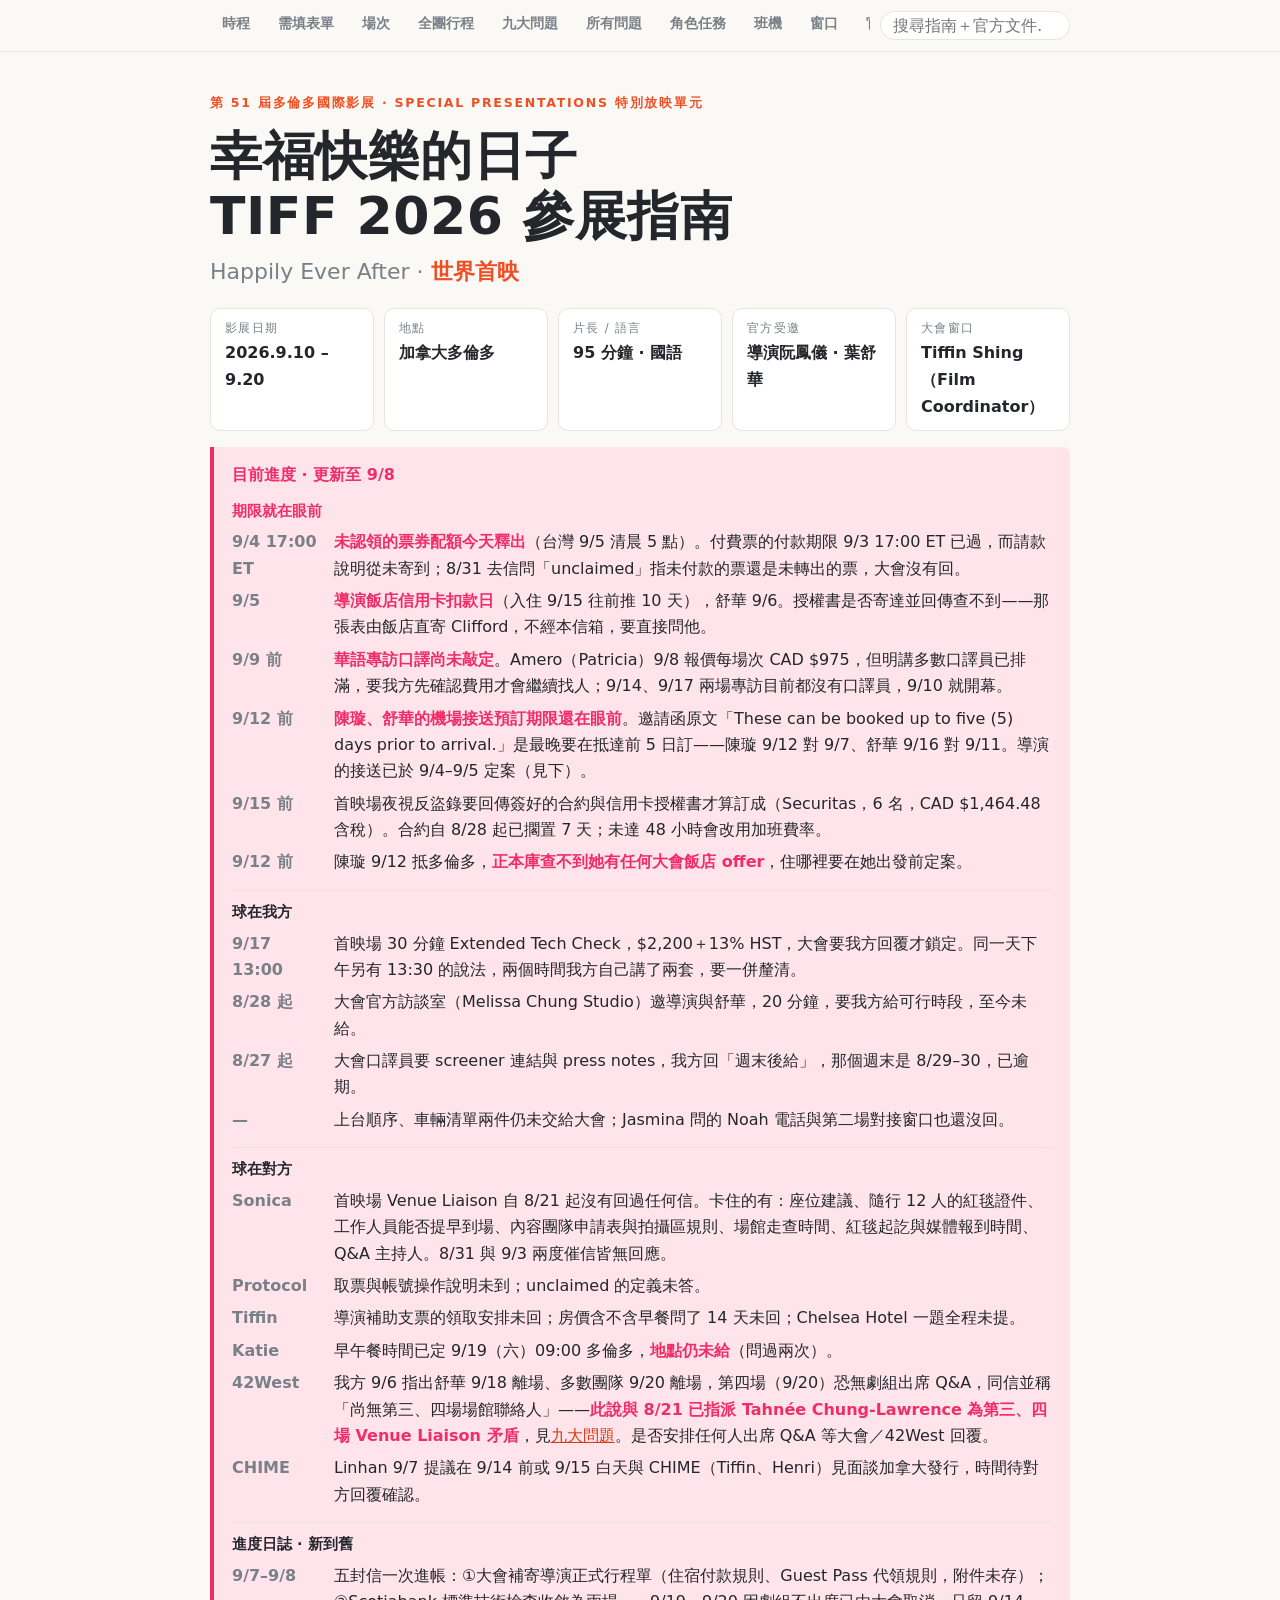
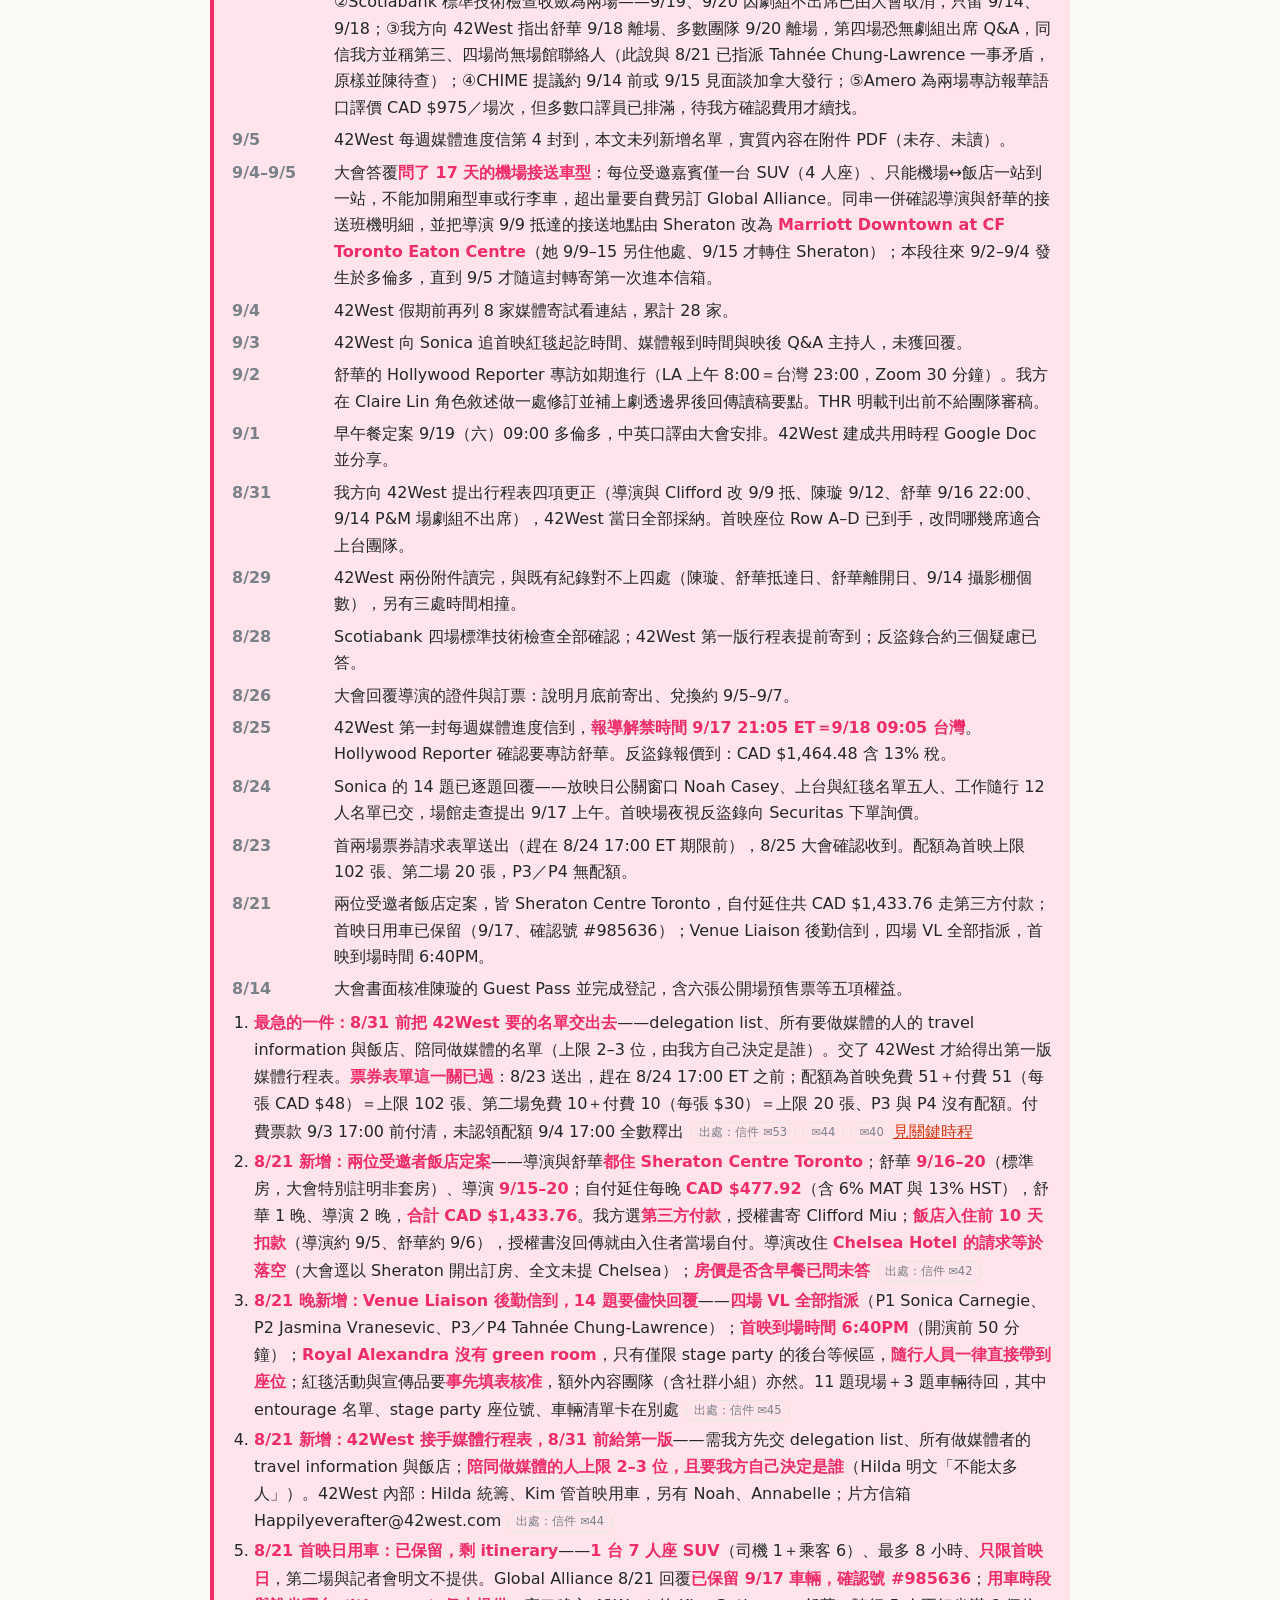
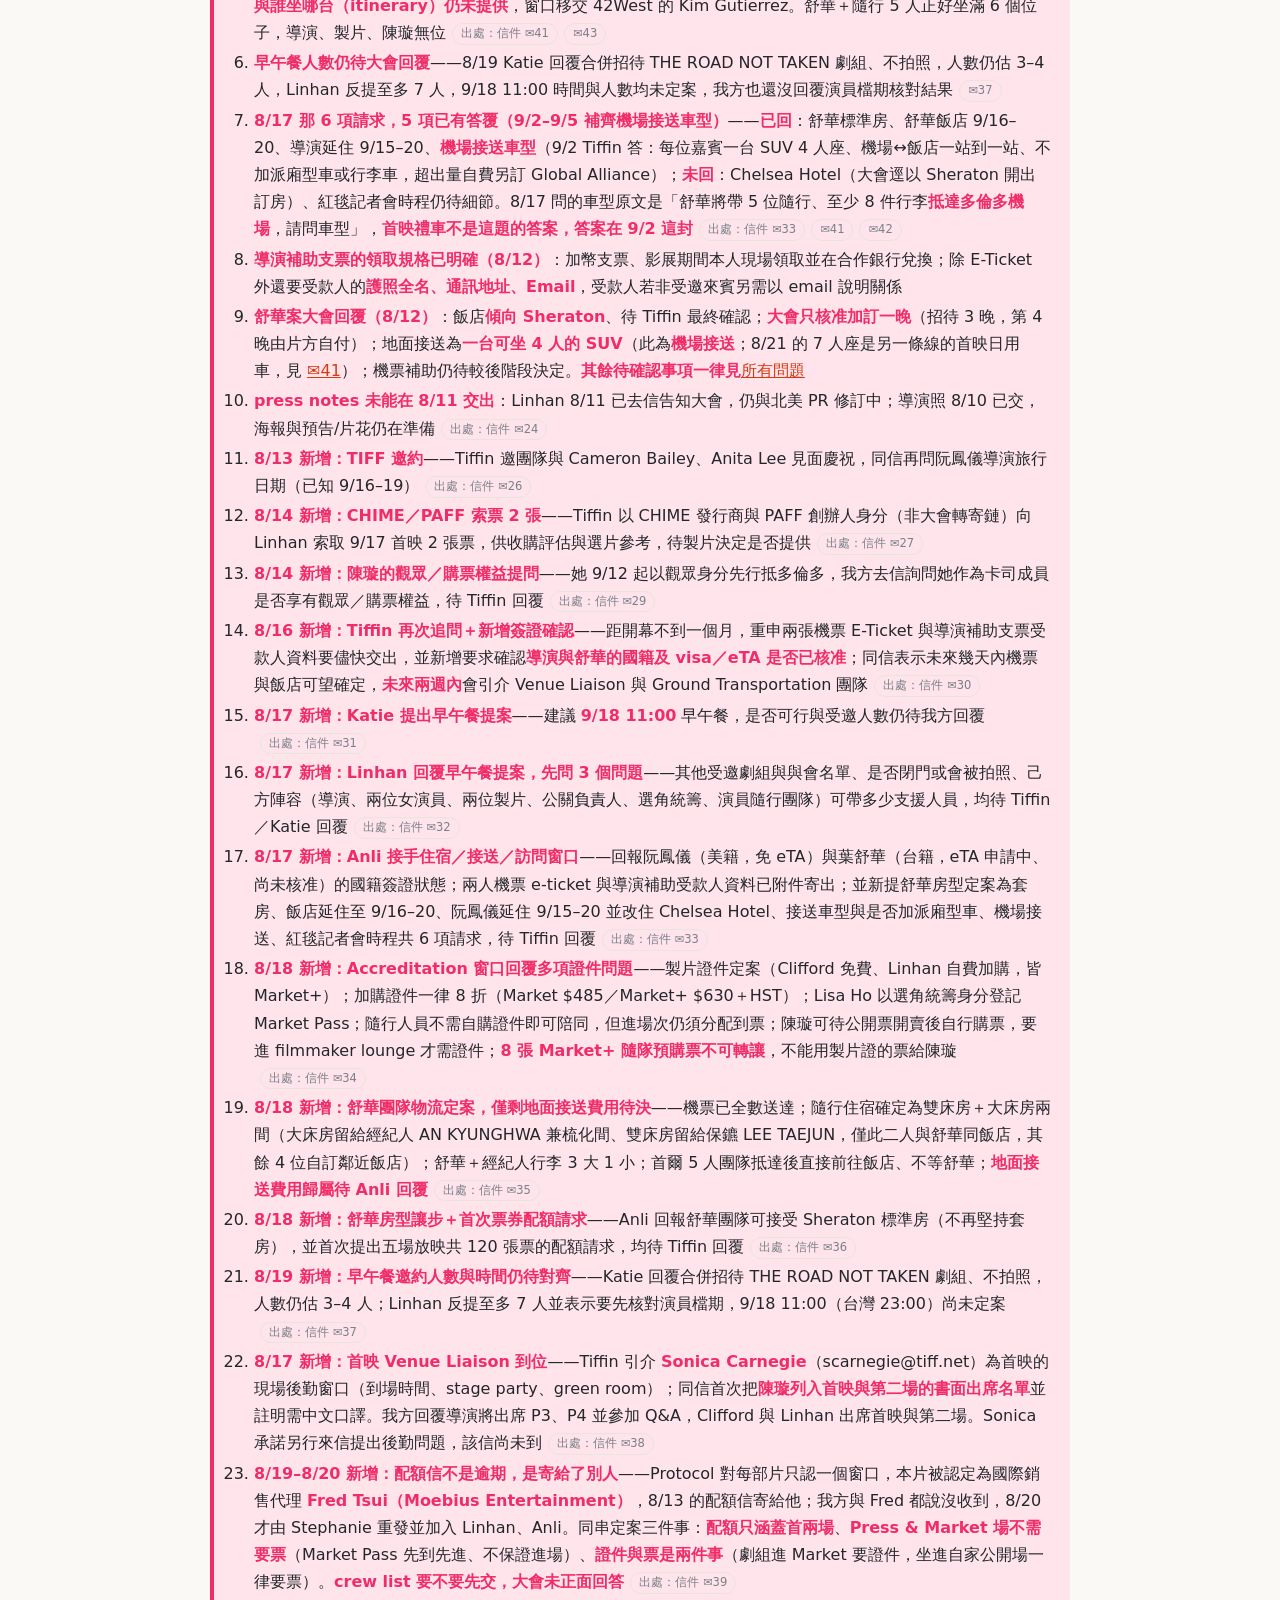
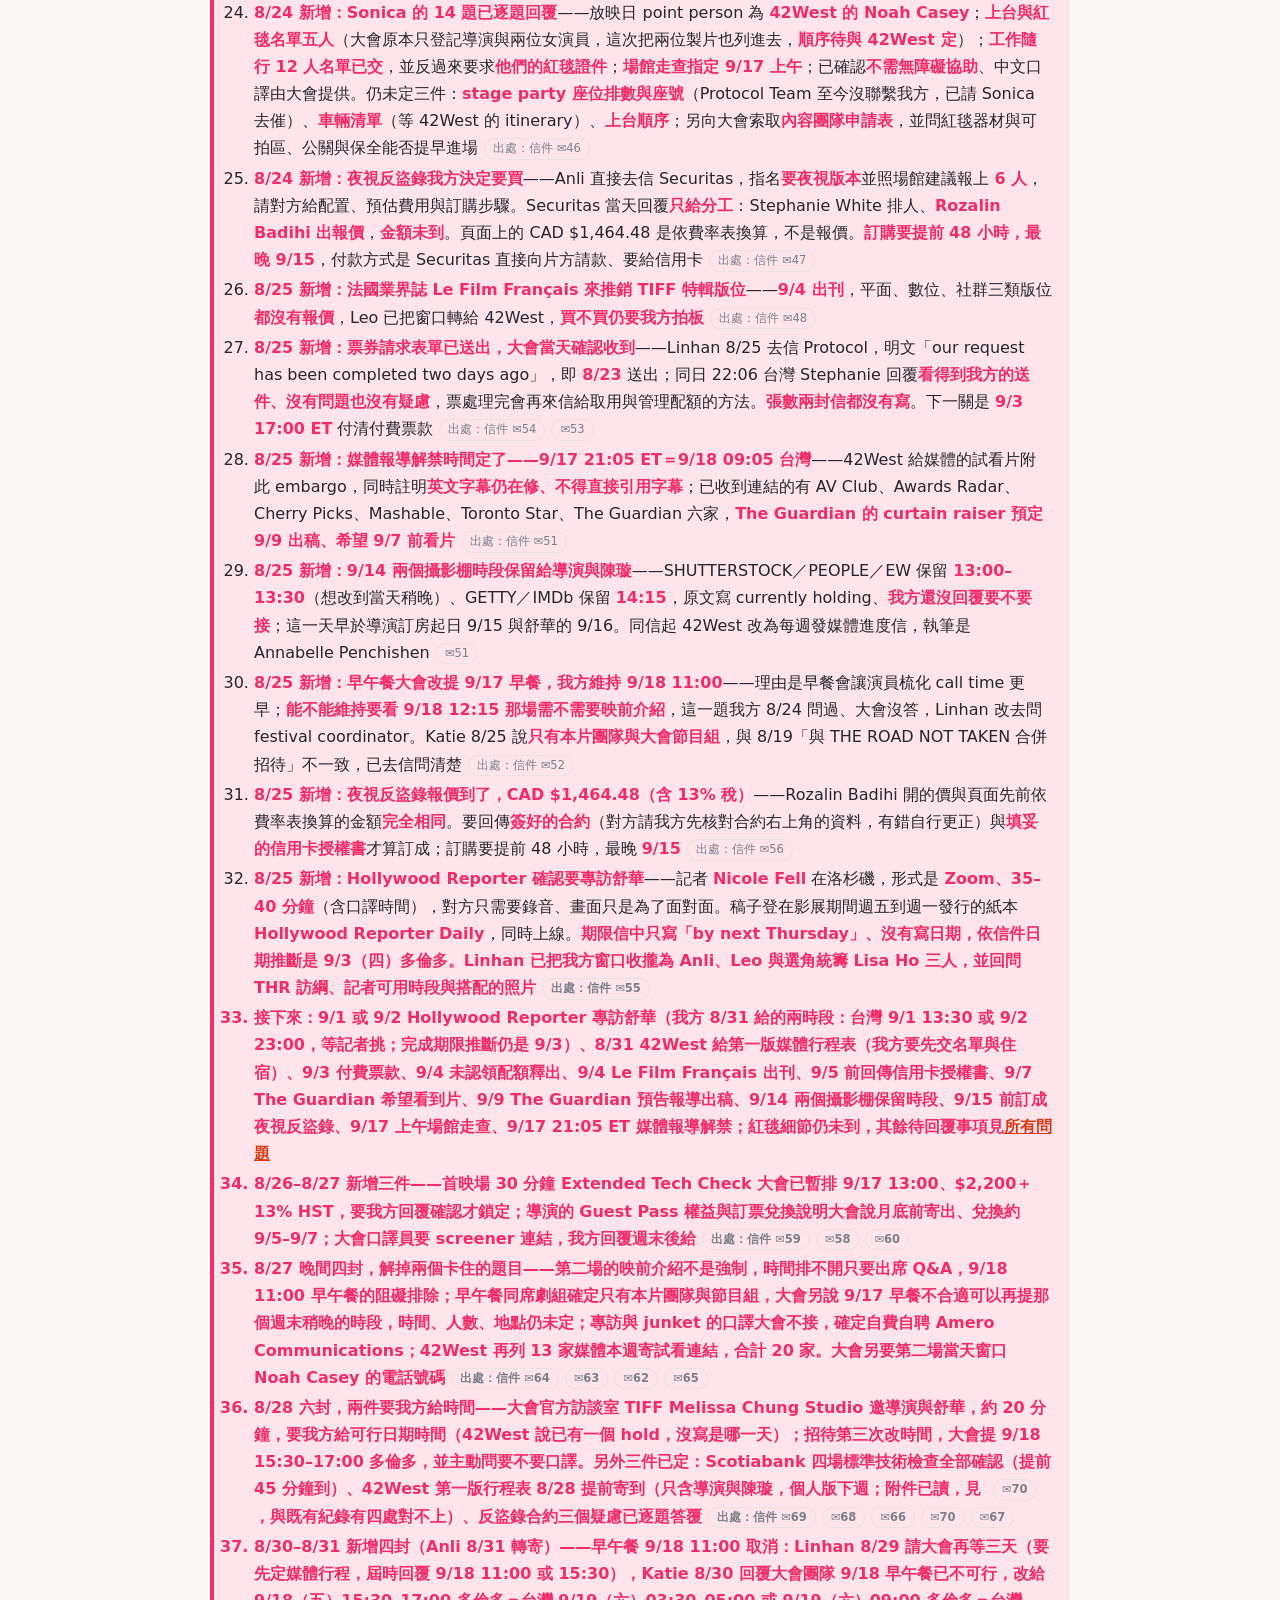
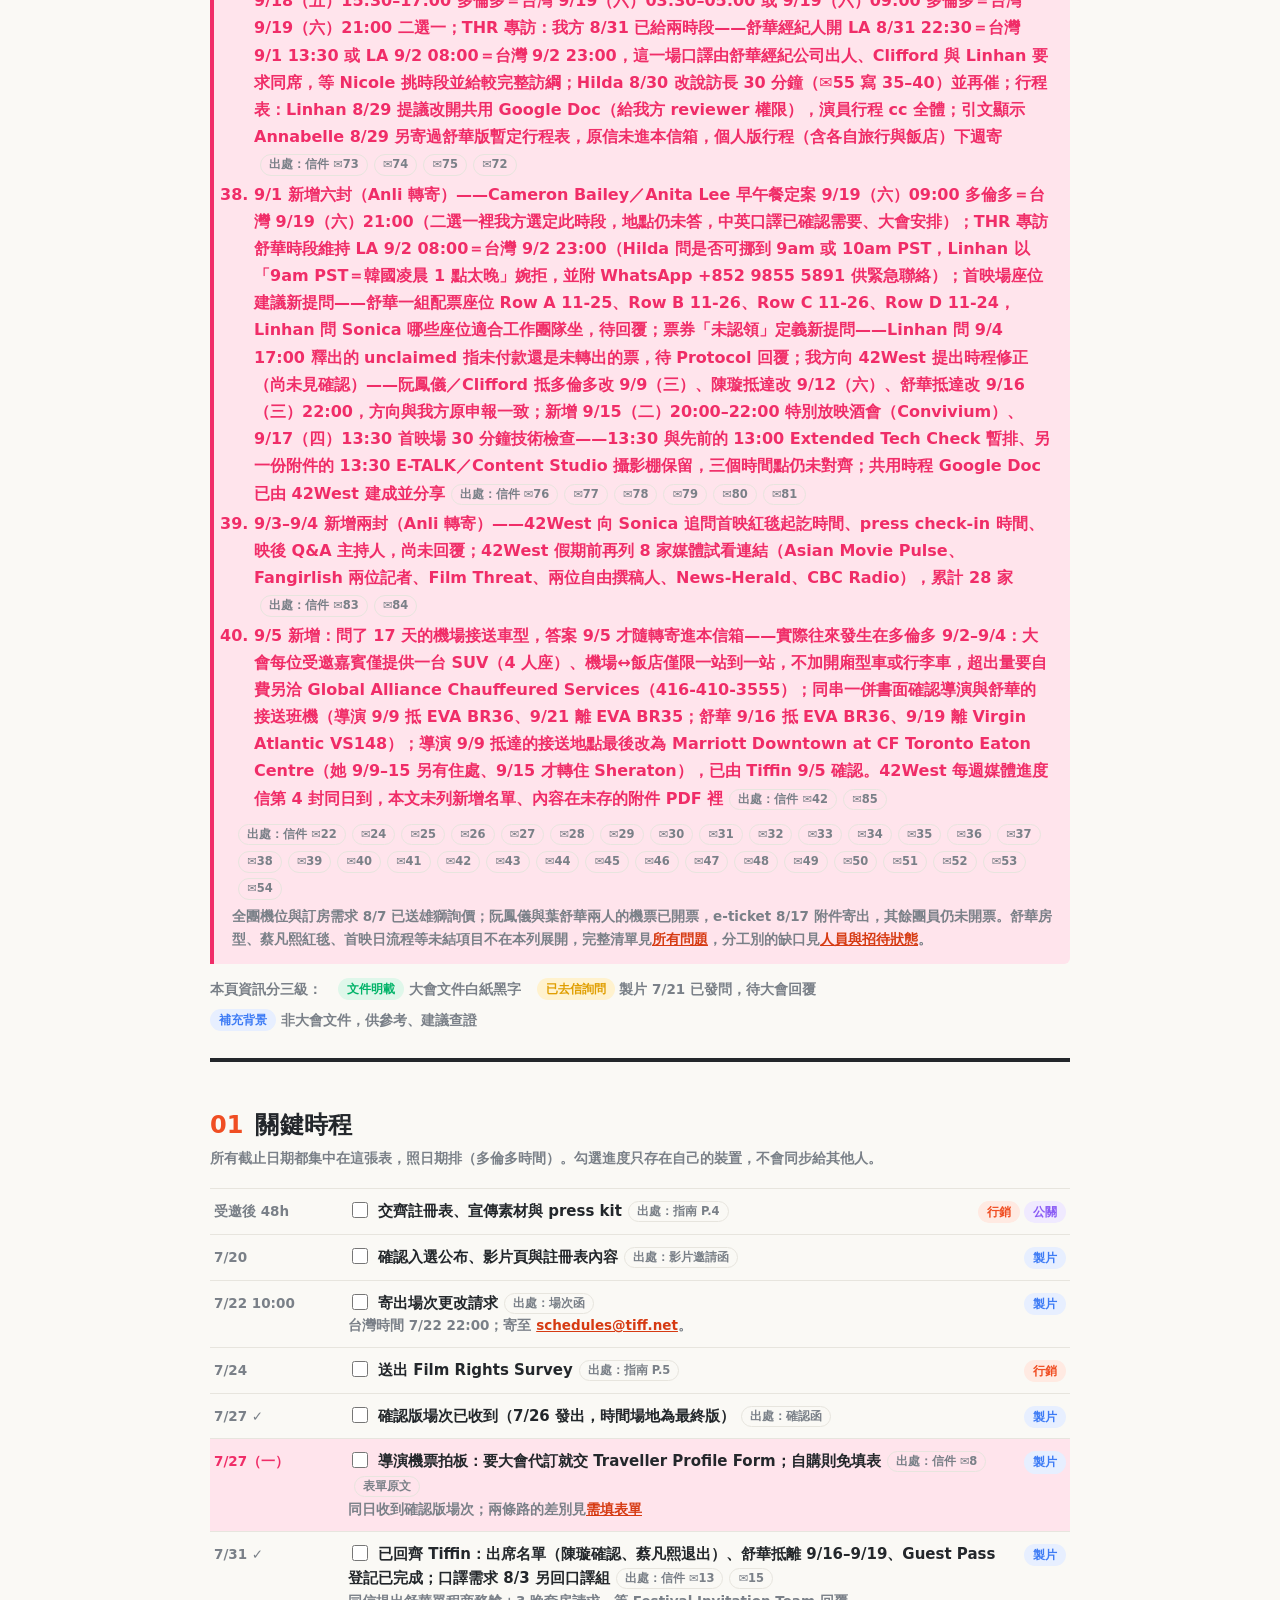
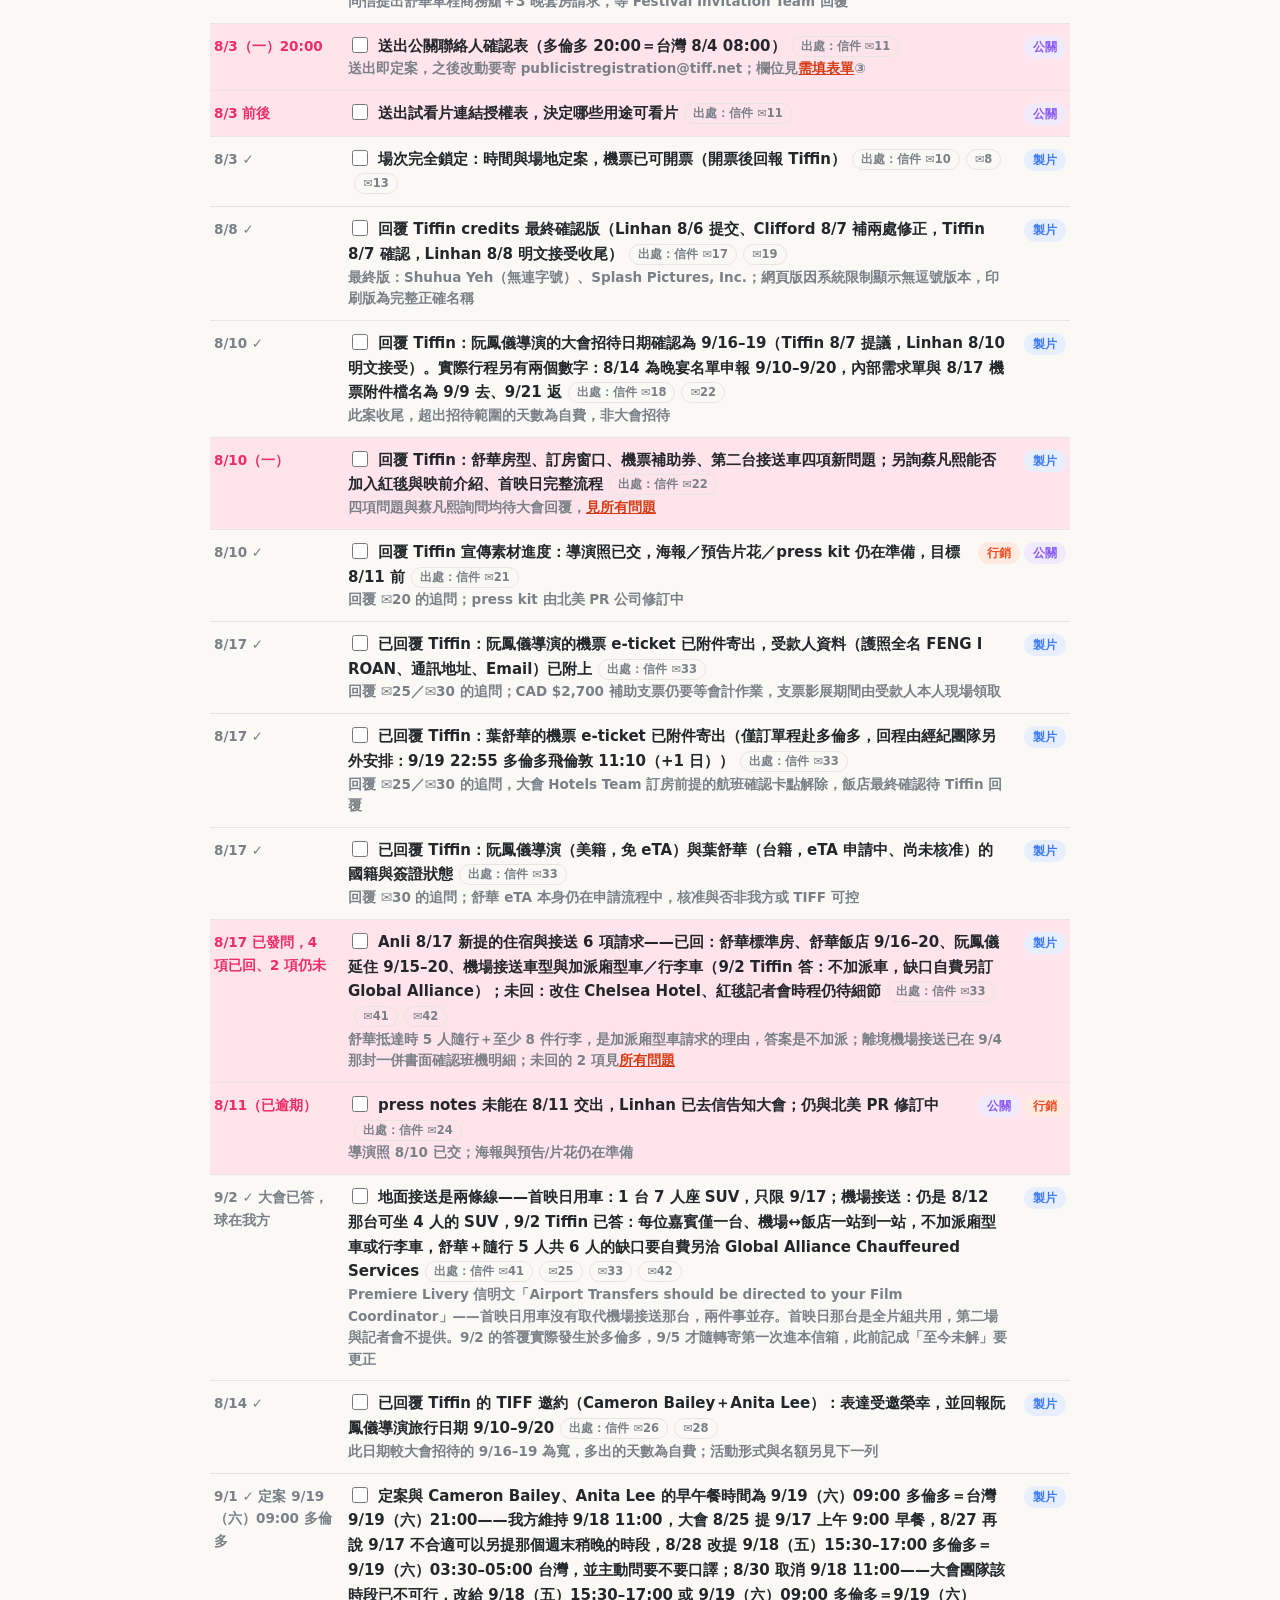
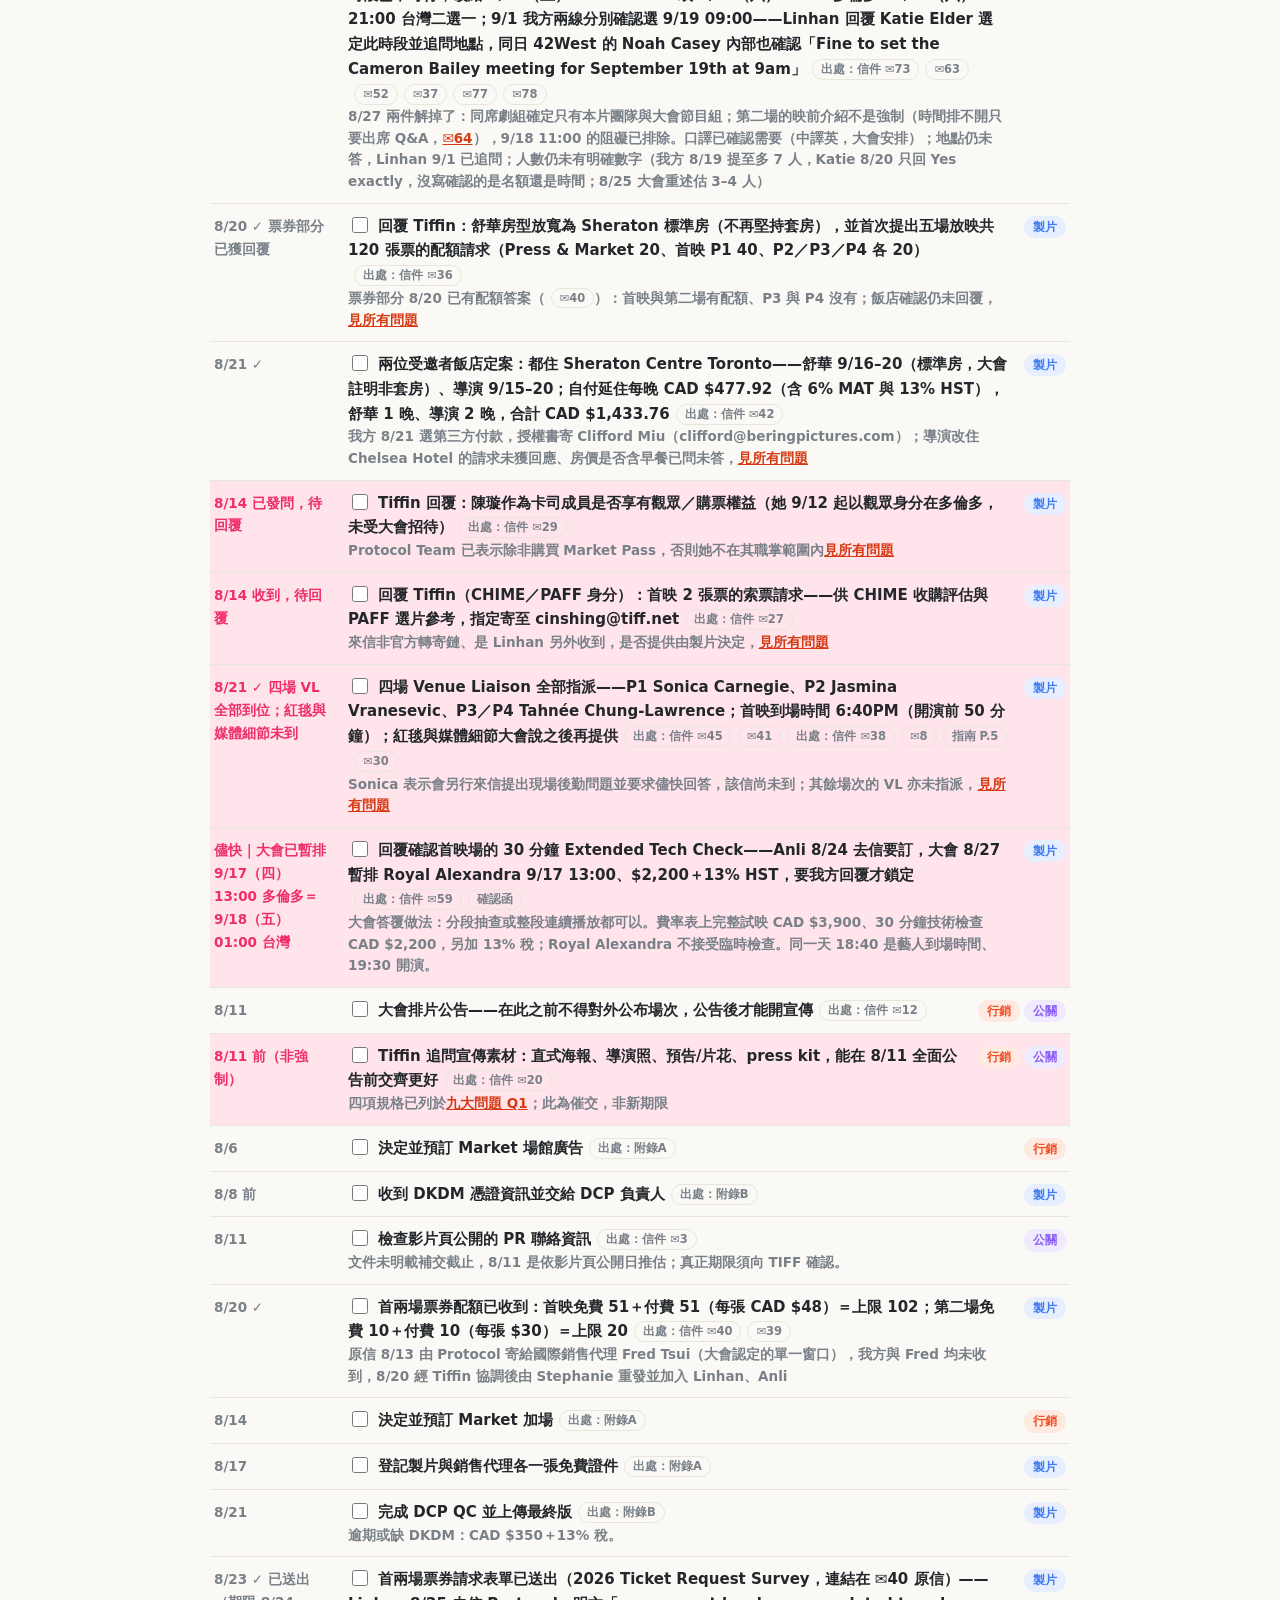
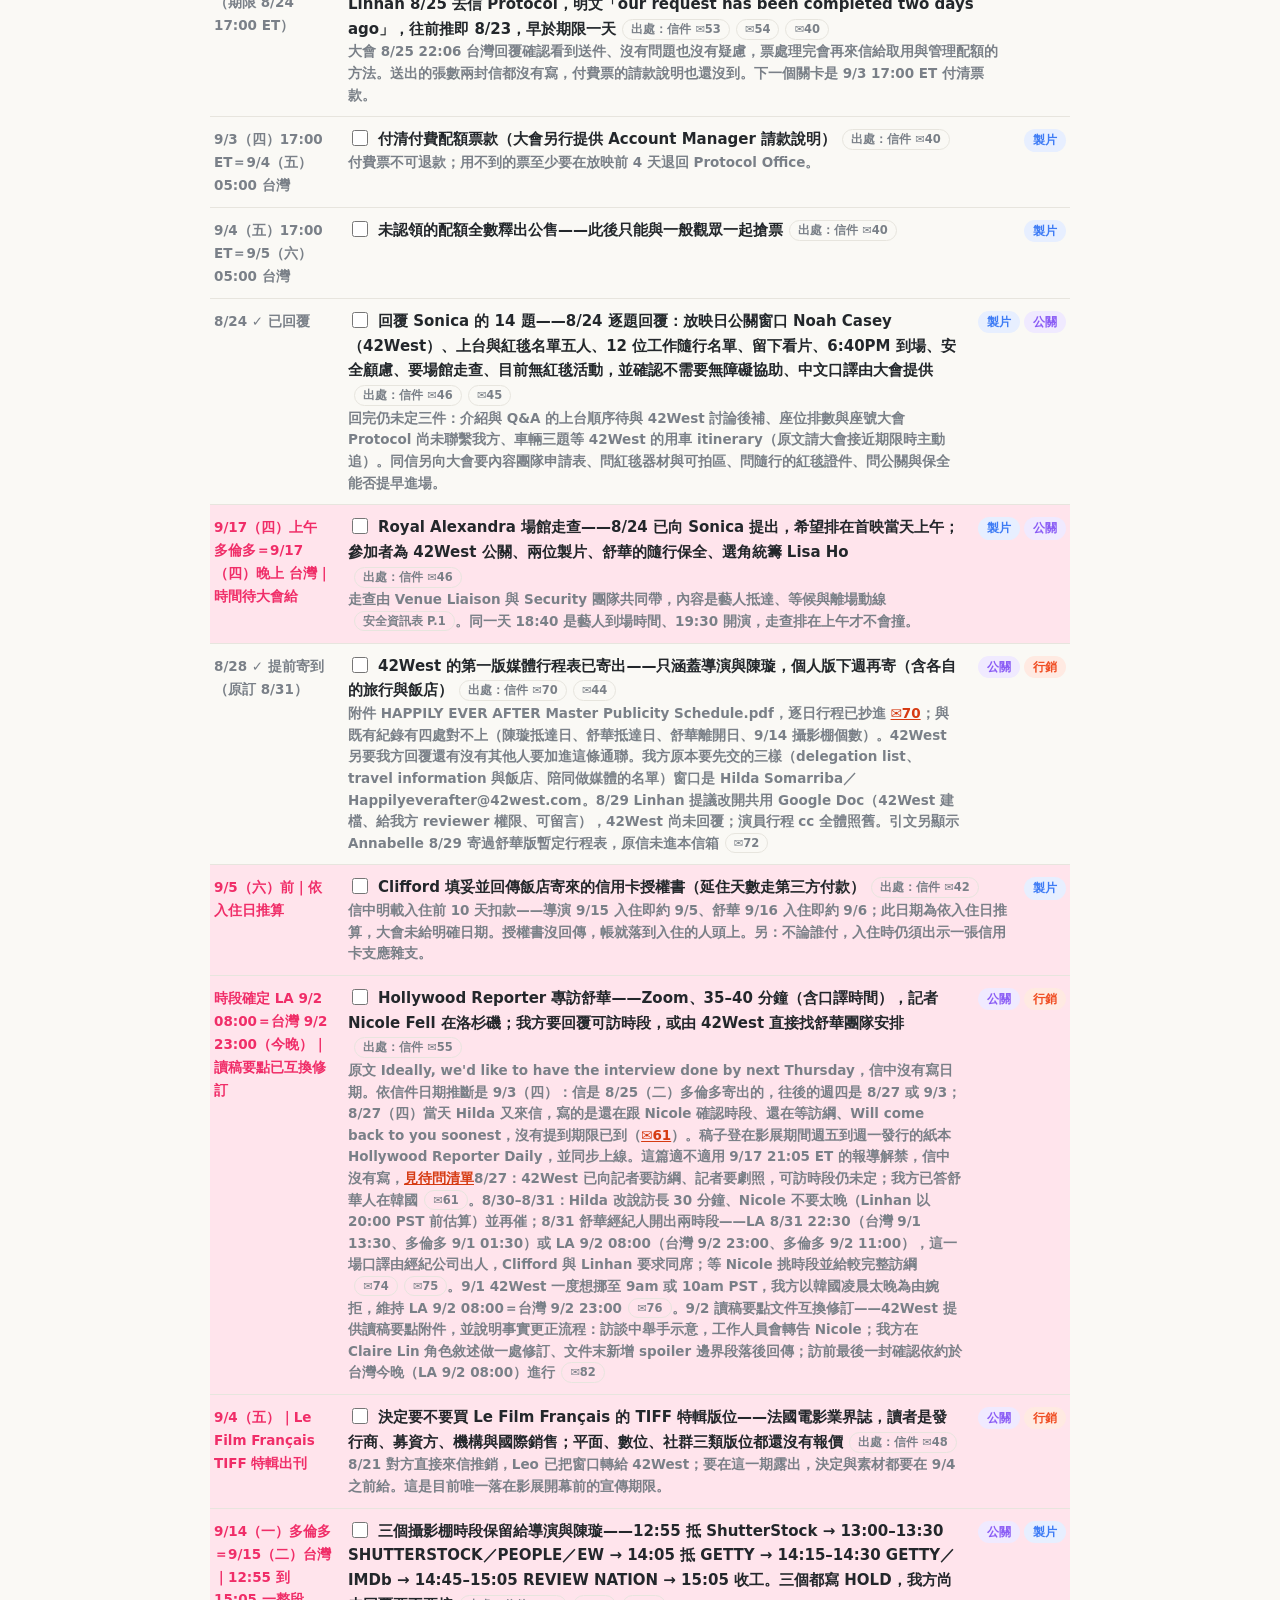
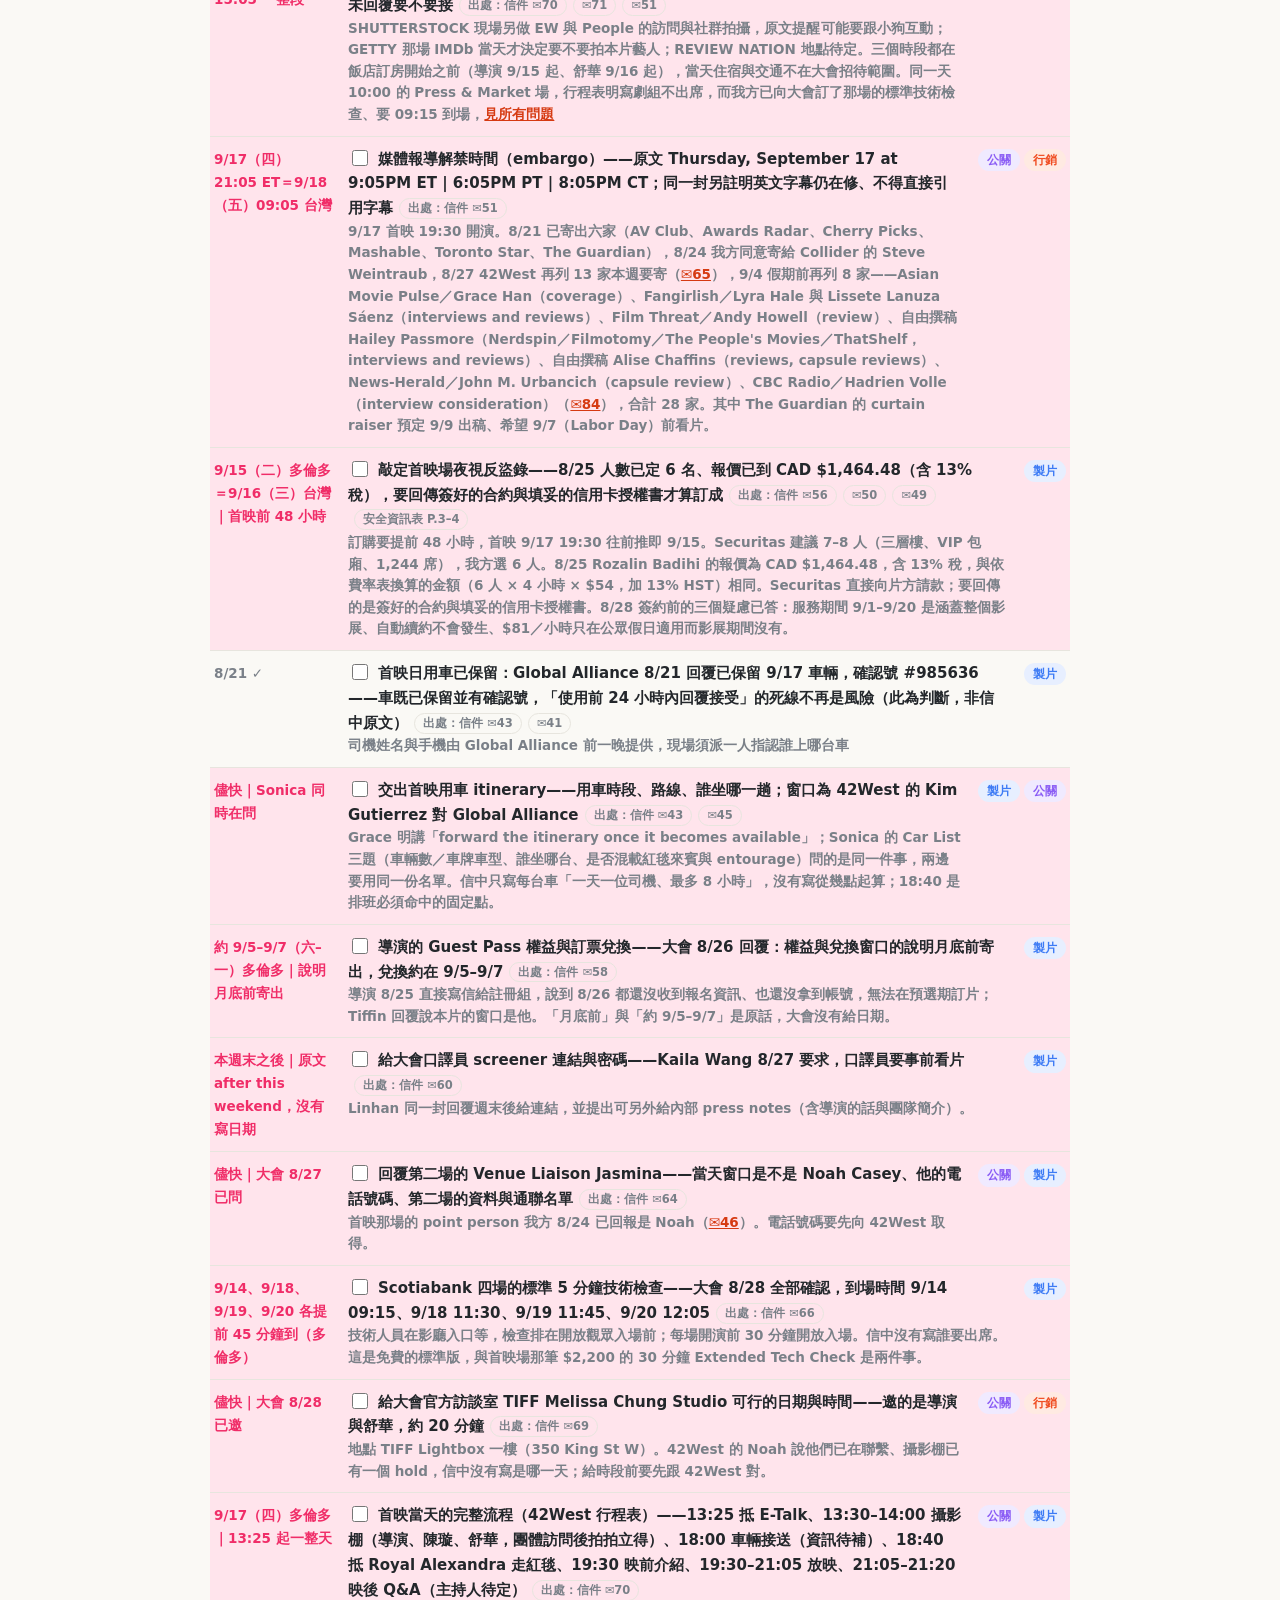
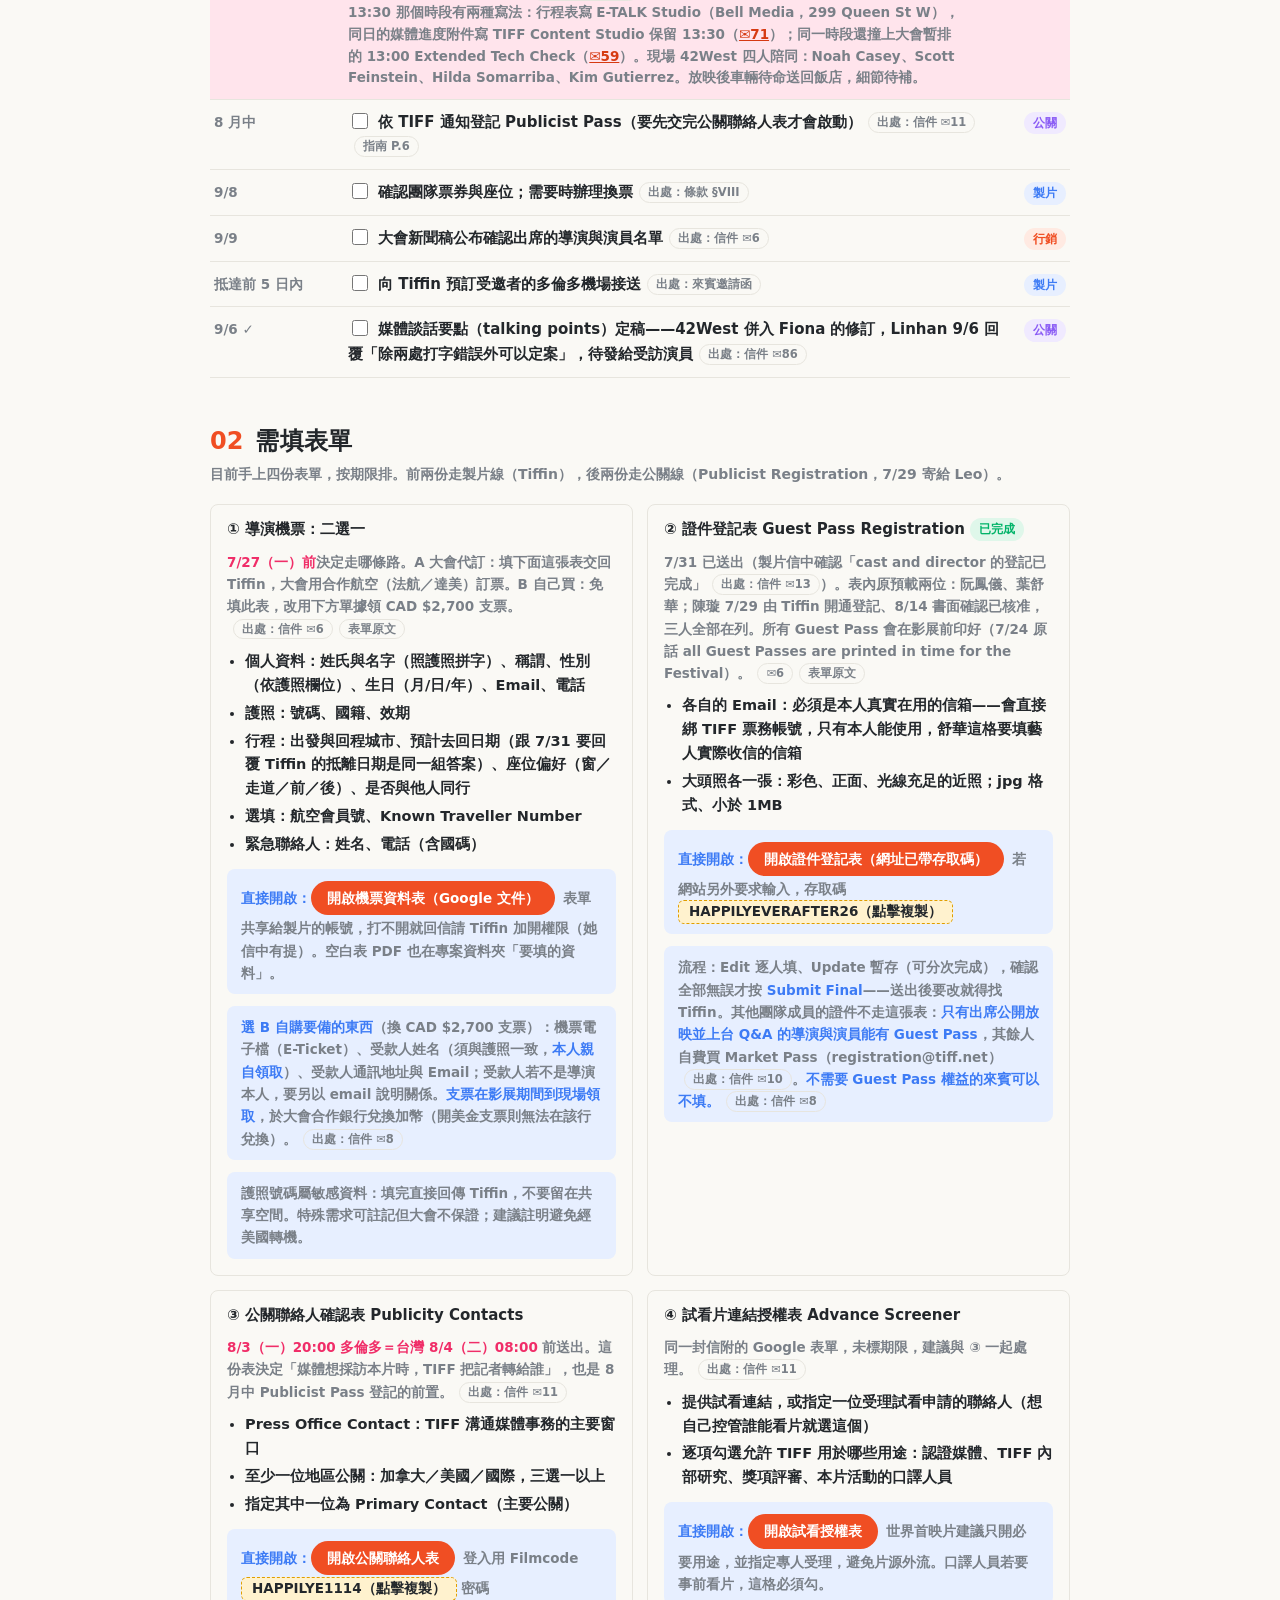
==== index.html @ 62de8c41 "update 2026-09-08" ====
<!DOCTYPE html>
<html lang="zh-Hant">
<head>
<meta charset="utf-8">
<title>《幸福快樂的日子》TIFF 2026 參展指南</title>
<meta name="viewport" content="width=device-width, initial-scale=1">
<meta name="theme-color" content="#FAF9F5">
<meta name="robots" content="noindex, nofollow">
<style>
/* 固定淺色主題：所有裝置一致，不跟隨系統設定 */
:root{
  --paper:#FAF9F5;
  --card:#FFFFFF;
  --ink:#23272B;
  --muted:#7A8088;
  --line:#E7E5DE;
  --accent:#F04E23;
  --accent-ink:#D63A12;
  --accent-soft:#FFEAE2;
  --ok:#00B368;      --ok-soft:#DFF7EA;
  --wait:#E09E00;    --wait-soft:#FFF2CE;
  --hl:#FFE24D;      --hl-on:#FFC400;
  --info:#3D7BF5;    --info-soft:#E7EFFF;
  --pr:#8A5CF5;      --pr-soft:#F0EAFF;
  --urgent:#F02D68;  --urgent-soft:#FFE4EC;
  --sans:"PingFang TC","Hiragino Sans TC","Noto Sans TC","Microsoft JhengHei",system-ui,sans-serif;
  --mono:var(--sans);
  --serif:var(--sans);
}
:root{color-scheme:light}
*{box-sizing:border-box}
html{scroll-behavior:smooth}
@media (prefers-reduced-motion: reduce){ html{scroll-behavior:auto} *{transition:none !important} }
body{
  margin:0; background:var(--paper); color:var(--ink);
  font-family:var(--sans); line-height:1.7; font-size:16px;
  -webkit-font-smoothing:antialiased;
}
.wrap{max-width:900px; margin:0 auto; padding:0 20px 80px}

/* ---------- hero ---------- */
.hero{padding:36px 0 26px; border-bottom:4px solid var(--ink)}
.eyebrow{
  display:inline-block; letter-spacing:.14em; font-size:12.5px; font-weight:700;
  color:var(--accent); text-transform:uppercase; margin-bottom:14px;
}
h1{font-size:clamp(34px,6vw,52px); line-height:1.15; margin:0 0 6px; font-weight:800; letter-spacing:.01em; text-wrap:balance}
.hero .en{font-family:var(--sans); font-size:clamp(17px,2.6vw,22px); color:var(--muted); margin:0 0 18px}
.hero .en b{color:var(--accent); font-style:normal; font-weight:700}
.facts{display:grid; grid-template-columns:repeat(auto-fit,minmax(160px,1fr)); gap:10px; margin-top:2px}
.fact{background:var(--card); border:1px solid var(--line); border-radius:10px; padding:10px 14px}
.fact .k{font-size:11.5px; letter-spacing:.12em; color:var(--muted); text-transform:uppercase}
.fact .v{font-weight:700; font-variant-numeric:tabular-nums}

/* ---------- alert ---------- */
.alert{
  margin:16px 0 0; padding:14px 18px; border-left:4px solid var(--urgent);
  background:var(--urgent-soft); border-radius:0 6px 6px 0;
}
.alert b{color:var(--urgent)}
.alert #status-title{display:block; margin-bottom:6px; font-size:16px}
.alert ol,.alert ul{margin:6px 0 8px; padding-left:22px}
.alert li{margin:3px 0}
.alert .srcrow{display:block; margin-top:6px}
.alert .small{font-size:13.5px; line-height:1.65; color:var(--muted); margin-top:4px}

/* 目前進度區塊：分段、分行、日期靠左成欄。
   2026-09-04 重排——原本是一整段紅字塞 34 個分號句，讀者無從分辨哪一句要緊。
   紅色只留給有期限的那幾條，其餘用一般字重與顏色。 */
#status-alert .pgsec{
  margin:14px 0 4px; padding-top:9px; font-size:14.5px; font-weight:700;
  color:var(--ink); border-top:1px solid var(--line);
}
#status-alert .pgsec:first-of-type{border-top:0; padding-top:2px; margin-top:8px}
#status-alert .pghot{color:var(--urgent)}
#status-alert ul.pglog{list-style:none; margin:2px 0 0; padding-left:0}
#status-alert ul.pglog li{
  display:flex; gap:10px; margin:6px 0; line-height:1.65;
  font-weight:400; color:var(--ink);
}
#status-alert ul.pglog li .d{
  flex:0 0 92px; font-weight:700; color:var(--muted); font-variant-numeric:tabular-nums;
}
#status-alert ul.pglog li .t{flex:1; min-width:0}
#status-alert .hot{color:var(--urgent); font-weight:700}
@media(max-width:560px){
  #status-alert ul.pglog li{display:block}
  #status-alert ul.pglog li .d{display:block; margin-bottom:1px}
}

/* ---------- nav ---------- */
nav{
  position:fixed; top:0; left:0; right:0; z-index:10; background:var(--paper);
  border-bottom:1px solid var(--line);
  padding:0 max(20px, calc((100% - 900px)/2 + 20px));
  display:flex; align-items:center; white-space:nowrap;
}
.navlinks{
  display:flex; gap:4px; flex:1 1 auto; min-width:0;
  overflow-x:auto; -webkit-overflow-scrolling:touch; scrollbar-width:none;
}
.navlinks::-webkit-scrollbar{display:none}
.menubtn{
  display:none; align-items:center; gap:6px; background:var(--card); color:var(--ink);
  border:1px solid var(--line); border-radius:8px; padding:7px 12px; font-size:14px;
  font-weight:700; font-family:var(--sans); cursor:pointer; flex:none;
}
.menubtn:focus-visible{outline:2px solid var(--accent); outline-offset:-1px}
nav.menu-open .menubtn{color:var(--accent); border-color:var(--accent)}
body{padding-top:var(--navh,48px)}
section,header.hero{scroll-margin-top:calc(var(--navh,48px) + 8px)}
@media (max-width:640px){
  nav{padding:6px 10px; gap:8px}
  .menubtn{display:inline-flex}
  .navlinks{
    display:none; position:fixed; top:var(--navh,52px); left:0; right:0;
    flex-direction:column; gap:0; background:var(--card);
    border-bottom:1px solid var(--line); box-shadow:0 14px 30px rgba(35,39,43,.14);
    max-height:70vh; overflow:auto;
  }
  nav.menu-open .navlinks{display:flex}
  .navlinks a{padding:13px 18px; font-size:15px; border-bottom:1px solid var(--line)}
  .navlinks a:last-child{border-bottom:none}
  .searchwrap{flex:1 1 auto; margin-left:0; padding:0}
  .searchwrap input{width:100%}
  body{padding-top:56px}
}
nav a{
  display:block; padding:12px 12px; color:var(--muted); text-decoration:none;
  font-size:14px; font-weight:600; border-bottom:3px solid transparent;
}
nav a:hover,nav a:focus-visible{color:var(--accent); border-bottom-color:var(--accent); outline:none}

/* ---------- legend ---------- */
.legend{display:flex; flex-wrap:wrap; gap:8px 16px; margin:14px 0 0; font-size:13.5px; color:var(--muted); align-items:center}
.chip{
  display:inline-block; padding:1px 9px; border-radius:99px; font-size:12px; font-weight:700;
  vertical-align:1px; white-space:nowrap;
}
.chip.doc{background:var(--ok-soft); color:var(--ok)}
.chip.ask{background:var(--wait-soft); color:var(--wait)}
.chip.bg{background:var(--info-soft); color:var(--info)}
.chip.hot{background:var(--urgent-soft); color:var(--urgent)}

.tasklist{list-style:none; margin:8px 0 14px; padding:0; border-top:1px solid var(--line)}
.tasklist li{padding:9px 2px; border-bottom:1px solid var(--line); font-size:14.5px}
.tasklist li.done{text-decoration:line-through; opacity:.55}
.tasklist input[type=checkbox]{
  accent-color:var(--accent); width:16px; height:16px; margin-right:10px; vertical-align:-2px;
}
.status-table td:first-child{font-weight:700; white-space:nowrap}
.matrix{min-width:1080px; font-size:13.5px}
.matrix th{white-space:nowrap; text-transform:none; letter-spacing:.02em; font-size:12.5px}
.matrix th.who{text-align:left; min-width:210px}
.matrix td{padding:8px 10px; vertical-align:top; line-height:1.5}
.matrix td.who{min-width:210px}
.matrix .nm{font-weight:700; display:block}
.matrix .rl{color:var(--muted); font-size:12px; display:block; margin-bottom:4px}
.matrix .st{display:block; font-size:11.5px; color:var(--muted); line-height:1.55}
.matrix tr.grp td{background:var(--paper); font-weight:700; font-size:13px; color:var(--accent-ink)}
.matrix .ev{display:block; font-weight:700}
.matrix .ev.must{color:var(--urgent)}
.matrix .vn{display:block; font-size:11.5px; color:var(--muted)}
.matrix .tbd{color:var(--muted); opacity:.6}
.matrix td.day{min-width:112px}
.tblwrap.matrixwrap{max-height:76vh; overflow:auto}
.matrix thead th{position:sticky; top:0; z-index:3; background:var(--card); border-bottom:none; box-shadow:inset 0 -2px 0 var(--line)}
.matrix thead th.who{left:0; z-index:4}
.matrix td.who{position:sticky; left:0; background:var(--card); z-index:2; box-shadow:inset -1px 0 0 var(--line)}
.matrix tr.grp td{position:relative}
.matrix .glabel{position:sticky; left:14px; display:inline-block; max-width:calc(100vw - 100px)}
@media (max-width:640px){
  .matrix thead th.who{left:auto; z-index:3}
  .matrix td.who{position:static; box-shadow:none}
}
.status-table .chip{margin:1px 2px}
.owners{display:flex; justify-content:flex-end; gap:4px; align-items:center; white-space:nowrap}
.owner{font-size:12px; white-space:nowrap}
.owner.marketing{color:var(--accent); background:var(--accent-soft)}
.owner.pr{color:var(--pr); background:var(--pr-soft)}
.owner.producer{color:var(--info); background:var(--info-soft)}
.owner.social{color:var(--ok); background:var(--ok-soft)}
.owner.director{color:var(--wait); background:var(--wait-soft)}
.owner.all{color:var(--ink); background:var(--line)}

/* ---------- sections ---------- */
section{padding-top:48px}
h2{
  font-size:24px; line-height:1.3; margin:0 0 6px; font-weight:800; letter-spacing:.01em;
  display:flex; align-items:baseline; gap:12px;
}
h2 .no{font-family:var(--mono); font-size:24px; font-weight:800; color:var(--accent); letter-spacing:0; font-variant-numeric:tabular-nums}
.sub{color:var(--muted); font-size:14px; line-height:1.65; margin:0 0 18px}

/* ---------- timeline ---------- */
.tl{list-style:none; margin:0; padding:0; border-top:1px solid var(--line)}
.tl li{
  display:grid; grid-template-columns:118px 1fr auto; gap:6px 16px; align-items:baseline;
  padding:10px 4px; border-bottom:1px solid var(--line);
}
.tl .d{font-family:var(--mono); font-size:13.5px; color:var(--muted); font-variant-numeric:tabular-nums}
.tl .t{font-size:15px; line-height:1.65}
.tl .t small{display:block; color:var(--muted); font-size:13.5px; line-height:1.6}
.tl li.done .t,.tl li.done .d{text-decoration:line-through; opacity:.55}
.tl li.hot{background:var(--urgent-soft)}
.tl li.hot .d{color:var(--urgent); font-weight:700}
.tl input[type=checkbox]{accent-color:var(--accent); width:16px; height:16px; margin-right:10px; vertical-align:-2px}
@media (max-width:560px){
  .tl li{grid-template-columns:1fr auto; gap:3px 10px; padding:9px 2px; align-items:center}
  .tl .d{grid-row:1; grid-column:1}
  .owners{grid-row:1; grid-column:2; justify-content:flex-end; margin:0}
  .tl .t{grid-column:1 / -1; line-height:1.6}
  .tl .t .src{font-size:11px; padding:0 6px; margin-left:4px}
  .tl .t small{margin:2px 0 0 26px}
}

/* ---------- schedule table ---------- */
.tblwrap{overflow-x:auto; border:1px solid var(--line); border-radius:8px; background:var(--card)}
.tshell{position:relative}
.tshell::before,.tshell::after{
  content:""; position:absolute; top:1px; bottom:1px; width:30px; z-index:2;
  pointer-events:none; opacity:0; transition:opacity .25s;
}
.tshell::after{right:1px; border-radius:0 8px 8px 0; background:linear-gradient(to left, rgba(35,39,43,.16), transparent)}
.tshell::before{left:1px; border-radius:8px 0 0 8px; background:linear-gradient(to right, rgba(35,39,43,.16), transparent)}
.tshell.more-right::after{opacity:1}
.tshell.more-left::before{opacity:1}
.scrollhint{
  position:absolute; right:10px; top:50%; z-index:3; pointer-events:none;
  background:var(--accent); color:#FFFFFF; font-size:12px; font-weight:700;
  padding:4px 12px; border-radius:99px; box-shadow:0 2px 12px rgba(240,78,35,.35);
  animation:hintnudge 1.4s ease-in-out infinite; white-space:nowrap;
}
@keyframes hintnudge{0%,100%{transform:translate(0,-50%)}50%{transform:translate(-7px,-50%)}}
@media (prefers-reduced-motion: reduce){.scrollhint{animation:none; transform:translateY(-50%)}}
table{border-collapse:collapse; width:100%; min-width:620px; font-size:14.5px}
th{
  text-align:left; font-size:12px; letter-spacing:.1em; text-transform:uppercase;
  color:var(--muted); padding:10px 14px; border-bottom:2px solid var(--line); font-weight:700;
}
td{padding:10px 14px; border-bottom:1px solid var(--line); vertical-align:top; line-height:1.6}
tr:last-child td{border-bottom:none}
td.num,.mono{font-family:var(--mono); font-variant-numeric:tabular-nums; font-size:13.5px}
tr.key{background:var(--accent-soft)}
tr.key td:first-child{border-left:3px solid var(--accent)}

/* ---------- accordion ---------- */
details{
  background:var(--card); border:1px solid var(--line); border-radius:10px;
  margin:0 0 12px; overflow:hidden;
}
details[open]{border-color:var(--accent)}
summary{
  cursor:pointer; padding:16px 18px; font-weight:700; font-size:17px;
  display:flex; align-items:center; gap:12px; list-style:none;
}
summary::-webkit-details-marker{display:none}
summary:focus-visible{outline:2px solid var(--accent); outline-offset:-2px}
summary .qn{
  font-family:var(--mono); font-size:12.5px; color:var(--accent); flex:none;
  border:1px solid var(--accent); border-radius:99px; padding:1px 8px;
}
summary .arrow{margin-left:auto; color:var(--muted); transition:transform .15s; flex:none}
details[open] summary .arrow{transform:rotate(90deg)}
.body{padding:2px 20px 18px; border-top:1px solid var(--line); font-size:15px; line-height:1.7}
.body h4{margin:18px 0 8px; font-size:15px; letter-spacing:.04em; color:var(--accent-ink)}
.body ul{margin:6px 0 12px; padding-left:20px}
.body li{margin:5px 0}
.body li small,.body p small{color:var(--muted)}
.body p{margin:10px 0}
.note{
  background:var(--info-soft); border-radius:8px; padding:10px 14px; font-size:13.5px;
  line-height:1.65; color:var(--muted); margin:12px 0 4px;
}
.note b{color:var(--info)}
.callout{
  background:var(--accent-soft); border-radius:8px; padding:10px 14px; font-size:14px; margin:12px 0 4px;
}
.grid2{display:grid; grid-template-columns:1fr 1fr; gap:14px; margin:10px 0}
@media (max-width:640px){ .grid2{grid-template-columns:1fr} }
.panel{border:1px solid var(--line); border-radius:8px; padding:12px 16px; background:var(--paper)}
.panel h5{margin:0 0 8px; font-size:15px}
.panel ul{margin:0; padding-left:18px; font-size:14.5px; line-height:1.65}
.panel li{margin:4px 0}

/* ---------- contact ---------- */
.contact td:first-child{font-weight:600; white-space:nowrap}
a{color:var(--accent-ink)}

footer{margin-top:56px; padding-top:18px; border-top:1px solid var(--line); font-size:13px; color:var(--muted)}

/* ---------- citations ---------- */
.src{
  display:inline-block; font-size:11.5px; color:var(--muted); text-decoration:none;
  border:1px solid var(--line); border-radius:99px; padding:0 8px; margin-left:6px;
  white-space:nowrap; vertical-align:1px;
}
.src:hover,.src:focus-visible{color:var(--accent); border-color:var(--accent); outline:none}
[id]{scroll-margin-top:calc(var(--navh,48px) + 10px)}
.flash{animation:flashbg 1.8s ease-out 1}
@keyframes flashbg{0%,55%{background:var(--wait-soft)}100%{background:transparent}}
@media (prefers-reduced-motion: reduce){.flash{animation:none; background:var(--wait-soft)}}

/* ---------- document library ---------- */
.docpage{border-top:1px dashed var(--line); padding:12px 0 4px; font-size:14px}
.docpage:first-of-type{border-top:none}
.pgno{font-size:11.5px; letter-spacing:.12em; color:var(--accent); font-weight:700; margin:4px 0 6px}
.docpage p{margin:8px 0}
.docpage ul{margin:6px 0 10px; padding-left:20px}
.docpage li{margin:3px 0}
.docmeta{font-size:12.5px; color:var(--muted); font-weight:400; margin-left:auto; padding-right:10px}
summary .docmeta{flex:none}
@media (max-width:640px){
  .doc summary{flex-wrap:wrap; gap:2px 8px; padding:14px 16px}
  .doc summary .docmeta{flex-basis:100%; order:3; margin:0; padding:0; font-size:11.5px}
}

/* ---------- search ---------- */
.searchwrap{margin-left:auto; display:flex; align-items:center; padding:6px 0 6px 10px}
.searchwrap input{
  width:190px; font-size:16px; padding:4px 12px; border:1px solid var(--line);
  border-radius:99px; background:var(--card); color:var(--ink); font-family:var(--sans);
}
.searchwrap input:focus{outline:2px solid var(--accent); outline-offset:-1px}
@media (max-width:640px){
  .searchwrap{width:100%; padding:2px 0 8px}
  .searchwrap input{width:100%}
}
#results{
  position:fixed; top:var(--navh,48px); left:0; right:0; z-index:9; display:none;
  background:var(--card); border-bottom:2px solid var(--accent);
  box-shadow:0 12px 28px rgba(35,39,43,.12); max-height:62vh; overflow:auto;
  padding:4px max(20px, calc((100% - 900px)/2 + 20px)) 8px;
}
#results.on{display:block}
#results .rescount{font-size:12px; color:var(--muted); padding:8px 8px 2px}
.res{
  display:block; width:100%; text-align:left; background:none; border:none; cursor:pointer;
  padding:10px 8px; border-bottom:1px solid var(--line); font-size:14px; color:var(--ink);
  font-family:var(--sans); line-height:1.6;
}
.res:last-child{border-bottom:none}
.res:hover,.res:focus-visible{background:var(--paper); outline:none}
.res .where{font-size:11.5px; color:var(--accent); font-weight:700; letter-spacing:.05em; margin-bottom:2px}
.res mark{background:var(--hl); color:var(--ink); padding:0 1px; border-radius:4px}
/* 落點的關鍵字標亮：點結果跳過去就標上，一直留著，直到換關鍵字、清空搜尋框或重新整理 */
mark.hl{background:var(--hl); color:var(--ink); border-radius:5px; padding:0 2px;
  box-shadow:0 0 0 1px rgba(0,0,0,.08)}
/* 點過來的那一個命中再重一階，一眼分得出是哪一個 */
mark.hl.first{background:var(--hl-on); box-shadow:0 0 0 2px var(--accent)}

/* ---------- copy toast ---------- */
#toast{
  position:fixed; left:50%; bottom:28px; transform:translateX(-50%) translateY(20px);
  background:var(--ink); color:var(--paper); font-size:14px; font-weight:600;
  padding:10px 20px; border-radius:99px; opacity:0; pointer-events:none;
  transition:opacity .2s, transform .2s; z-index:20; max-width:90vw;
}
#toast.on{opacity:1; transform:translateX(-50%) translateY(0)}
a[href^="mailto:"]{cursor:copy}
.copycode{
  font-family:var(--mono); font-weight:700; font-size:13.5px; color:var(--ink);
  background:var(--wait-soft); border:1px dashed var(--wait); border-radius:6px;
  padding:2px 10px; cursor:copy; display:inline-block;
}
.copycode:hover,.copycode:focus-visible{border-style:solid; outline:none}
.gobtn{
  display:inline-block; background:var(--accent); color:#FFFFFF; font-weight:700;
  font-size:13.5px; padding:6px 16px; border-radius:99px; text-decoration:none;
  margin:2px 8px 2px 0;
}
.gobtn:hover,.gobtn:focus-visible{background:var(--accent-ink); outline:none}
/* ---------- mobile spacing tighten ---------- */
@media (max-width:640px){
  .hero{padding:16px 0 18px}
  .eyebrow{margin-bottom:8px; font-size:11.5px}
  h1{margin-bottom:4px}
  .hero .en{margin-bottom:12px}
  .facts{grid-template-columns:1fr 1fr; gap:8px}
  .fact{padding:8px 12px}
  .fact:last-child{grid-column:1 / -1}
  .alert{margin-top:14px; padding:12px 14px}
  .legend{margin-top:12px; gap:6px 14px}
  section{padding-top:32px}
  .sub{margin-bottom:12px}
  h2{margin-bottom:2px}
  .wrap{padding-bottom:48px}
  footer{margin-top:36px}
}
/* 過程紀錄（每個待確認項的決策鏈） */
#asks li>details.trace{margin:8px 0 2px}
details.trace>summary{list-style:none; cursor:pointer; display:inline-flex; align-items:center; gap:5px; font-size:12.5px; color:var(--muted); border:1px solid var(--line); border-radius:99px; padding:2px 10px; background:var(--card); user-select:none}
details.trace>summary::-webkit-details-marker{display:none}
details.trace>summary::before{content:"▸"; font-size:10px}
details.trace[open]>summary::before{content:"▾"}
details.trace[open]>summary{color:var(--ink); border-color:var(--muted)}
.st{display:inline-block; font-size:10.5px; font-weight:700; border-radius:5px; padding:1px 6px; margin-left:7px; vertical-align:2px}
.st.done{background:var(--ok-soft); color:var(--ok)}
.st.us{background:var(--accent-soft); color:var(--accent-ink)}
.st.them{background:var(--wait-soft); color:var(--wait)}
.qfilter button.on{background:var(--ink); color:#fff; border-color:var(--ink)}
#asks ul.sub{margin:6px 0 5px; padding-left:19px; list-style:disc}
#asks ul.sub>li{margin:0 0 4px; font-size:13.5px; line-height:1.6}
#asks .panel li>.qt{display:block; font-size:14.5px; font-weight:700; color:var(--ink); margin:0 0 4px; line-height:1.4; letter-spacing:.01em}
.chat{margin:11px 0 0; display:flex; flex-direction:column; gap:9px}
.msg{max-width:88%; display:flex; flex-direction:column; gap:2px}
.msg.us{align-self:flex-end; align-items:flex-end}
.msg.tiff,.msg.p3{align-self:flex-start; align-items:flex-start}
.msg.none{align-self:center; align-items:center; max-width:94%}
.msg .nm{font-size:11.5px; font-weight:700; color:var(--muted); padding:0 5px}
.msg.us .nm{color:var(--accent-ink)}
.msg.tiff .nm{color:var(--ok)}
.msg.p3 .nm{color:var(--wait)}
.msg .bb{font-size:13.5px; line-height:1.62; padding:8px 11px; border-radius:14px; border:1px solid transparent; color:var(--ink)}
.msg.us .bb{background:var(--accent-soft); border-color:#F6CFC1; border-bottom-right-radius:4px}
.msg.tiff .bb{background:var(--ok-soft); border-color:#BFEAD4; border-bottom-left-radius:4px}
.msg.p3 .bb{background:var(--wait-soft); border-color:#F0DFA8; border-bottom-left-radius:4px}
.msg.none .bb{background:transparent; border:1px dashed var(--line); color:var(--muted); font-size:12.5px; border-radius:10px; text-align:center}
.msg .tm{font-size:11px; color:var(--muted); padding:0 5px}
.msg .bb .src{margin-left:6px}
.msg.dec .bb{border-color:var(--accent); box-shadow:0 0 0 1px var(--accent)}
.msg.key .bb{border-color:var(--ok); box-shadow:0 0 0 1px var(--ok)}
.msg .nm::after{font-size:10px; font-weight:700; border-radius:4px; padding:1px 5px; margin-left:5px; color:#fff; vertical-align:1px}
.msg.dec .nm::after{content:"決定"; background:var(--accent)}
.msg.key .nm::after{content:"解鎖"; background:var(--ok)}
.concl{margin:5px 0 0; padding:9px 12px; border-radius:10px; background:var(--card); border:1px solid var(--line); font-size:12.5px; line-height:1.62; color:var(--muted)}
.concl b{color:var(--ink)}
.concl::before{content:"結論"; display:inline-block; font-size:10.5px; font-weight:700; color:#fff; background:var(--ink); border-radius:4px; padding:1px 6px; margin-right:7px; vertical-align:1px}
.tracebar{display:flex; flex-wrap:wrap; gap:8px 12px; align-items:center; margin:10px 0 2px; font-size:12.5px; color:var(--muted)}
.tracebar button{font:inherit; font-size:12.5px; cursor:pointer; border:1px solid var(--line); background:var(--card); color:var(--ink); border-radius:99px; padding:3px 12px}
.tracebar .lg{display:inline-flex; align-items:center; gap:5px}
.tracebar .dot{width:8px; height:8px; border-radius:50%; display:inline-block}
@media(max-width:520px){.msg{max-width:94%} .msg .bb{font-size:13px; padding:7px 10px}}
</style>
</head>

<body>
<div class="wrap">

<header class="hero">
  <span class="eyebrow">第 51 屆多倫多國際影展 · Special Presentations 特別放映單元</span>
  <h1>幸福快樂的日子<br>TIFF 2026 參展指南</h1>
  <p class="en">Happily Ever After · <b>世界首映</b></p>
  <div class="facts">
    <div class="fact"><div class="k">影展日期</div><div class="v">2026.9.10 – 9.20</div></div>
    <div class="fact"><div class="k">地點</div><div class="v">加拿大多倫多</div></div>
    <div class="fact"><div class="k">片長 / 語言</div><div class="v">95 分鐘 · 國語</div></div>
    <div class="fact"><div class="k">官方受邀</div><div class="v">導演阮鳳儀 · 葉舒華</div></div>
    <div class="fact"><div class="k">大會窗口</div><div class="v">Tiffin Shing（Film Coordinator）</div></div>
  </div>

  <div class="alert" id="status-alert">
    <b id="status-title">目前進度 · 更新至 9/8</b>

<div class="pgsec pghot">期限就在眼前</div>
<ul class="pglog">
<li><span class="d">9/4 17:00 ET</span><span class="t"><span class="hot">未認領的票券配額今天釋出</span>（台灣 9/5 清晨 5 點）。付費票的付款期限 9/3 17:00 ET 已過，而請款說明從未寄到；8/31 去信問「unclaimed」指未付款的票還是未轉出的票，大會沒有回。</span></li>
<li><span class="d">9/5</span><span class="t"><span class="hot">導演飯店信用卡扣款日</span>（入住 9/15 往前推 10 天），舒華 9/6。授權書是否寄達並回傳查不到——那張表由飯店直寄 Clifford，不經本信箱，要直接問他。</span></li>
<li><span class="d">9/9 前</span><span class="t"><span class="hot">華語專訪口譯尚未敲定</span>。Amero（Patricia）9/8 報價每場次 CAD $975，但明講多數口譯員已排滿，要我方先確認費用才會繼續找人；9/14、9/17 兩場專訪目前都沒有口譯員，9/10 就開幕。</span></li>
<li><span class="d">9/12 前</span><span class="t"><span class="hot">陳璇、舒華的機場接送預訂期限還在眼前</span>。邀請函原文「These can be booked up to five (5) days prior to arrival.」是最晚要在抵達前 5 日訂——陳璇 9/12 對 9/7、舒華 9/16 對 9/11。導演的接送已於 9/4–9/5 定案（見下）。</span></li>
<li><span class="d">9/15 前</span><span class="t">首映場夜視反盜錄要回傳簽好的合約與信用卡授權書才算訂成（Securitas，6 名，CAD $1,464.48 含稅）。合約自 8/28 起已擱置 7 天；未達 48 小時會改用加班費率。</span></li>
<li><span class="d">9/12 前</span><span class="t">陳璇 9/12 抵多倫多，<span class="hot">正本庫查不到她有任何大會飯店 offer</span>，住哪裡要在她出發前定案。</span></li>
</ul>

<div class="pgsec">球在我方</div>
<ul class="pglog">
<li><span class="d">9/17 13:00</span><span class="t">首映場 30 分鐘 Extended Tech Check，$2,200＋13% HST，大會要我方回覆才鎖定。同一天下午另有 13:30 的說法，兩個時間我方自己講了兩套，要一併釐清。</span></li>
<li><span class="d">8/28 起</span><span class="t">大會官方訪談室（Melissa Chung Studio）邀導演與舒華，20 分鐘，要我方給可行時段，至今未給。</span></li>
<li><span class="d">8/27 起</span><span class="t">大會口譯員要 screener 連結與 press notes，我方回「週末後給」，那個週末是 8/29–30，已逾期。</span></li>
<li><span class="d">—</span><span class="t">上台順序、車輛清單兩件仍未交給大會；Jasmina 問的 Noah 電話與第二場對接窗口也還沒回。</span></li>
</ul>

<div class="pgsec">球在對方</div>
<ul class="pglog">
<li><span class="d">Sonica</span><span class="t">首映場 Venue Liaison 自 8/21 起沒有回過任何信。卡住的有：座位建議、隨行 12 人的紅毯證件、工作人員能否提早到場、內容團隊申請表與拍攝區規則、場館走查時間、紅毯起訖與媒體報到時間、Q&amp;A 主持人。8/31 與 9/3 兩度催信皆無回應。</span></li>
<li><span class="d">Protocol</span><span class="t">取票與帳號操作說明未到；unclaimed 的定義未答。</span></li>
<li><span class="d">Tiffin</span><span class="t">導演補助支票的領取安排未回；房價含不含早餐問了 14 天未回；Chelsea Hotel 一題全程未提。</span></li>
<li><span class="d">Katie</span><span class="t">早午餐時間已定 9/19（六）09:00 多倫多，<span class="hot">地點仍未給</span>（問過兩次）。</span></li>
<li><span class="d">42West</span><span class="t">我方 9/6 指出舒華 9/18 離場、多數團隊 9/20 離場，第四場（9/20）恐無劇組出席 Q&amp;A，同信並稱「尚無第三、四場場館聯絡人」——<span class="hot">此說與 8/21 已指派 Tahnée Chung-Lawrence 為第三、四場 Venue Liaison 矛盾</span>，見<a href="#questions">九大問題</a>。是否安排任何人出席 Q&amp;A 等大會／42West 回覆。</span></li>
<li><span class="d">CHIME</span><span class="t">Linhan 9/7 提議在 9/14 前或 9/15 白天與 CHIME（Tiffin、Henri）見面談加拿大發行，時間待對方回覆確認。</span></li>
</ul>

<div class="pgsec">進度日誌 · 新到舊</div>
<ul class="pglog">
<li><span class="d">9/7–9/8</span><span class="t">五封信一次進帳：①大會補寄導演正式行程單（住宿付款規則、Guest Pass 代領規則，附件未存）；②Scotiabank 標準技術檢查收斂為兩場——9/19、9/20 因劇組不出席已由大會取消，只留 9/14、9/18；③我方向 42West 指出舒華 9/18 離場、多數團隊 9/20 離場，第四場恐無劇組出席 Q&amp;A，同信我方並稱第三、四場尚無場館聯絡人（此說與 8/21 已指派 Tahnée Chung-Lawrence 一事矛盾，原樣並陳待查）；④CHIME 提議約 9/14 前或 9/15 見面談加拿大發行；⑤Amero 為兩場專訪報華語口譯價 CAD $975／場次，但多數口譯員已排滿，待我方確認費用才續找。</span></li>
<li><span class="d">9/5</span><span class="t">42West 每週媒體進度信第 4 封到，本文未列新增名單，實質內容在附件 PDF（未存、未讀）。</span></li>
<li><span class="d">9/4–9/5</span><span class="t">大會答覆<b>問了 17 天的機場接送車型</b>：每位受邀嘉賓僅一台 SUV（4 人座）、只能機場↔飯店一站到一站，不能加開廂型車或行李車，超出量要自費另訂 Global Alliance。同串一併確認導演與舒華的接送班機明細，並把導演 9/9 抵達的接送地點由 Sheraton 改為 <b>Marriott Downtown at CF Toronto Eaton Centre</b>（她 9/9–15 另住他處、9/15 才轉住 Sheraton）；本段往來 9/2–9/4 發生於多倫多，直到 9/5 才隨這封轉寄第一次進本信箱。</span></li>
<li><span class="d">9/4</span><span class="t">42West 假期前再列 8 家媒體寄試看連結，累計 28 家。</span></li>
<li><span class="d">9/3</span><span class="t">42West 向 Sonica 追首映紅毯起訖時間、媒體報到時間與映後 Q&amp;A 主持人，未獲回覆。</span></li>
<li><span class="d">9/2</span><span class="t">舒華的 Hollywood Reporter 專訪如期進行（LA 上午 8:00＝台灣 23:00，Zoom 30 分鐘）。我方在 Claire Lin 角色敘述做一處修訂並補上劇透邊界後回傳讀稿要點。THR 明載刊出前不給團隊審稿。</span></li>
<li><span class="d">9/1</span><span class="t">早午餐定案 9/19（六）09:00 多倫多，中英口譯由大會安排。42West 建成共用時程 Google Doc 並分享。</span></li>
<li><span class="d">8/31</span><span class="t">我方向 42West 提出行程表四項更正（導演與 Clifford 改 9/9 抵、陳璇 9/12、舒華 9/16 22:00、9/14 P&amp;M 場劇組不出席），42West 當日全部採納。首映座位 Row A–D 已到手，改問哪幾席適合上台團隊。</span></li>
<li><span class="d">8/29</span><span class="t">42West 兩份附件讀完，與既有紀錄對不上四處（陳璇、舒華抵達日、舒華離開日、9/14 攝影棚個數），另有三處時間相撞。</span></li>
<li><span class="d">8/28</span><span class="t">Scotiabank 四場標準技術檢查全部確認；42West 第一版行程表提前寄到；反盜錄合約三個疑慮已答。</span></li>
<li><span class="d">8/26</span><span class="t">大會回覆導演的證件與訂票：說明月底前寄出、兌換約 9/5–9/7。</span></li>
<li><span class="d">8/25</span><span class="t">42West 第一封每週媒體進度信到，<span class="hot">報導解禁時間 9/17 21:05 ET＝9/18 09:05 台灣</span>。Hollywood Reporter 確認要專訪舒華。反盜錄報價到：CAD $1,464.48 含 13% 稅。</span></li>
<li><span class="d">8/24</span><span class="t">Sonica 的 14 題已逐題回覆——放映日公關窗口 Noah Casey、上台與紅毯名單五人、工作隨行 12 人名單已交，場館走查提出 9/17 上午。首映場夜視反盜錄向 Securitas 下單詢價。</span></li>
<li><span class="d">8/23</span><span class="t">首兩場票券請求表單送出（趕在 8/24 17:00 ET 期限前），8/25 大會確認收到。配額為首映上限 102 張、第二場 20 張，P3／P4 無配額。</span></li>
<li><span class="d">8/21</span><span class="t">兩位受邀者飯店定案，皆 Sheraton Centre Toronto，自付延住共 CAD $1,433.76 走第三方付款；首映日用車已保留（9/17、確認號 #985636）；Venue Liaison 後勤信到，四場 VL 全部指派，首映到場時間 6:40PM。</span></li>
<li><span class="d">8/14</span><span class="t">大會書面核准陳璇的 Guest Pass 並完成登記，含六張公開場預售票等五項權益。</span></li>
</ul><span id="status-copy"><ol><li><b style="color:var(--urgent)">最急的一件：8/31 前把 42West 要的名單交出去</b>——delegation list、所有要做媒體的人的 travel information 與飯店、陪同做媒體的名單（上限 2–3 位，由我方自己決定是誰）。交了 42West 才給得出第一版媒體行程表。<b>票券表單這一關已過</b>：8/23 送出，趕在 8/24 17:00 ET 之前；配額為首映免費 51＋付費 51（每張 CAD $48）＝上限 102 張、第二場免費 10＋付費 10（每張 $30）＝上限 20 張、P3 與 P4 沒有配額。付費票款 9/3 17:00 前付清，未認領配額 9/4 17:00 全數釋出<a class="src" href="#doc-email-e53">出處：信件 ✉53</a><a class="src" href="#doc-email-e44">✉44</a><a class="src" href="#doc-email-e40">✉40</a><a href="#timeline">見關鍵時程</a></li>
<li><b>8/21 新增：兩位受邀者飯店定案</b>——導演與舒華<b>都住 Sheraton Centre Toronto</b>；舒華 <b>9/16–20</b>（標準房，大會特別註明非套房）、導演 <b>9/15–20</b>；自付延住每晚 <b>CAD $477.92</b>（含 6% MAT 與 13% HST），舒華 1 晚、導演 2 晚，<b>合計 CAD $1,433.76</b>。我方選<b>第三方付款</b>，授權書寄 Clifford Miu；<b>飯店入住前 10 天扣款</b>（導演約 9/5、舒華約 9/6），授權書沒回傳就由入住者當場自付。導演改住 <b>Chelsea Hotel 的請求等於落空</b>（大會逕以 Sheraton 開出訂房、全文未提 Chelsea）；<b>房價是否含早餐已問未答</b><a class="src" href="#doc-email-e42">出處：信件 ✉42</a></li><li><b style="color:var(--urgent)">8/21 晚新增：Venue Liaison 後勤信到，14 題要儘快回覆</b>——<b>四場 VL 全部指派</b>（P1 Sonica Carnegie、P2 Jasmina Vranesevic、P3／P4 Tahnée Chung-Lawrence）；<b>首映到場時間 6:40PM</b>（開演前 50 分鐘）；<b>Royal Alexandra 沒有 green room</b>，只有僅限 stage party 的後台等候區，<b>隨行人員一律直接帶到座位</b>；紅毯活動與宣傳品要<b>事先填表核准</b>，額外內容團隊（含社群小組）亦然。11 題現場＋3 題車輛待回，其中 entourage 名單、stage party 座位號、車輛清單卡在別處<a class="src" href="#doc-email-e45">出處：信件 ✉45</a></li><li><b>8/21 新增：42West 接手媒體行程表，8/31 前給第一版</b>——需我方先交 delegation list、所有做媒體者的 travel information 與飯店；<b>陪同做媒體的人上限 2–3 位，且要我方自己決定是誰</b>（Hilda 明文「不能太多人」）。42West 內部：Hilda 統籌、Kim 管首映用車，另有 Noah、Annabelle；片方信箱 Happilyeverafter@42west.com<a class="src" href="#doc-email-e44">出處：信件 ✉44</a></li><li><b>8/21 首映日用車：已保留，剩 itinerary</b>——<b>1 台 7 人座 SUV</b>（司機 1＋乘客 6）、最多 8 小時、<b>只限首映日</b>，第二場與記者會明文不提供。Global Alliance 8/21 回覆<b>已保留 9/17 車輛，確認號 #985636</b>；<b>用車時段與誰坐哪台（itinerary）仍未提供</b>，窗口移交 42West 的 Kim Gutierrez。舒華＋隨行 5 人正好坐滿 6 個位子，導演、製片、陳璇無位<a class="src" href="#doc-email-e41">出處：信件 ✉41</a><a class="src" href="#doc-email-e43">✉43</a></li><li><b>早午餐人數仍待大會回覆</b>——8/19 Katie 回覆合併招待 THE ROAD NOT TAKEN 劇組、不拍照，人數仍估 3–4 人，Linhan 反提至多 7 人，9/18 11:00 時間與人數均未定案，我方也還沒回覆演員檔期核對結果<a class="src" href="#doc-email-e37">✉37</a></li><li><b>8/17 那 6 項請求，5 項已有答覆（9/2–9/5 補齊機場接送車型）</b>——<b>已回</b>：舒華標準房、舒華飯店 9/16–20、導演延住 9/15–20、<b>機場接送車型</b>（9/2 Tiffin 答：每位嘉賓一台 SUV 4 人座、機場↔飯店一站到一站、不加派廂型車或行李車，超出量自費另訂 Global Alliance）；<b>未回</b>：Chelsea Hotel（大會逕以 Sheraton 開出訂房）、紅毯記者會時程仍待細節。8/17 問的車型原文是「舒華將帶 5 位隨行、至少 8 件行李<b>抵達多倫多機場</b>，請問車型」，<b>首映禮車不是這題的答案，答案在 9/2 這封</b><a class="src" href="#doc-email-e33">出處：信件 ✉33</a><a class="src" href="#doc-email-e41">✉41</a><a class="src" href="#doc-email-e42">✉42</a></li><li><b>導演補助支票的領取規格已明確（8/12）</b>：加幣支票、影展期間本人現場領取並在合作銀行兌換；除 E-Ticket 外還要受款人的<b>護照全名、通訊地址、Email</b>，受款人若非受邀來賓另需以 email 說明關係</li><li><b>舒華案大會回覆（8/12）</b>：飯店<b>傾向 Sheraton</b>、待 Tiffin 最終確認；<b>大會只核准加訂一晚</b>（招待 3 晚，第 4 晚由片方自付）；地面接送為<b>一台可坐 4 人的 SUV</b>（此為<b>機場接送</b>；8/21 的 7 人座是另一條線的首映日用車，見 <a href="#doc-email-e41">✉41</a>）；機票補助仍待較後階段決定。<b>其餘待確認事項一律見</b><a href="#asks">所有問題</a></li><li><b>press notes 未能在 8/11 交出</b>：Linhan 8/11 已去信告知大會，仍與北美 PR 修訂中；導演照 8/10 已交，海報與預告/片花仍在準備<a class="src" href="#doc-email-e24">出處：信件 ✉24</a></li><li><b>8/13 新增：TIFF 邀約</b>——Tiffin 邀團隊與 Cameron Bailey、Anita Lee 見面慶祝，同信再問阮鳳儀導演旅行日期（已知 9/16–19）<a class="src" href="#doc-email-e26">出處：信件 ✉26</a></li><li><b>8/14 新增：CHIME／PAFF 索票 2 張</b>——Tiffin 以 CHIME 發行商與 PAFF 創辦人身分（非大會轉寄鏈）向 Linhan 索取 9/17 首映 2 張票，供收購評估與選片參考，待製片決定是否提供<a class="src" href="#doc-email-e27">出處：信件 ✉27</a></li><li><b>8/14 新增：陳璇的觀眾／購票權益提問</b>——她 9/12 起以觀眾身分先行抵多倫多，我方去信詢問她作為卡司成員是否享有觀眾／購票權益，待 Tiffin 回覆<a class="src" href="#doc-email-e29">出處：信件 ✉29</a></li><li><b>8/16 新增：Tiffin 再次追問＋新增簽證確認</b>——距開幕不到一個月，重申兩張機票 E-Ticket 與導演補助支票受款人資料要儘快交出，並新增要求確認<b>導演與舒華的國籍及 visa／eTA 是否已核准</b>；同信表示未來幾天內機票與飯店可望確定，<b>未來兩週內</b>會引介 Venue Liaison 與 Ground Transportation 團隊<a class="src" href="#doc-email-e30">出處：信件 ✉30</a></li><li><b>8/17 新增：Katie 提出早午餐提案</b>——建議 <b>9/18 11:00</b> 早午餐，是否可行與受邀人數仍待我方回覆<a class="src" href="#doc-email-e31">出處：信件 ✉31</a></li><li><b>8/17 新增：Linhan 回覆早午餐提案，先問 3 個問題</b>——其他受邀劇組與與會名單、是否閉門或會被拍照、己方陣容（導演、兩位女演員、兩位製片、公關負責人、選角統籌、演員隨行團隊）可帶多少支援人員，均待 Tiffin／Katie 回覆<a class="src" href="#doc-email-e32">出處：信件 ✉32</a></li><li><b>8/17 新增：Anli 接手住宿／接送／訪問窗口</b>——回報阮鳳儀（美籍，免 eTA）與葉舒華（台籍，eTA 申請中、尚未核准）的國籍簽證狀態；兩人機票 e-ticket 與導演補助受款人資料已附件寄出；並新提舒華房型定案為套房、飯店延住至 9/16–20、阮鳳儀延住 9/15–20 並改住 Chelsea Hotel、接送車型與是否加派廂型車、機場接送、紅毯記者會時程共 6 項請求，待 Tiffin 回覆<a class="src" href="#doc-email-e33">出處：信件 ✉33</a></li><li><b>8/18 新增：Accreditation 窗口回覆多項證件問題</b>——製片證件定案（Clifford 免費、Linhan 自費加購，皆 Market+）；加購證件一律 8 折（Market $485／Market+ $630＋HST）；Lisa Ho 以選角統籌身分登記 Market Pass；隨行人員不需自購證件即可陪同，但進場次仍須分配到票；陳璇可待公開票開賣後自行購票，要進 filmmaker lounge 才需證件；<b>8 張 Market+ 隨隊預購票不可轉讓</b>，不能用製片證的票給陳璇<a class="src" href="#doc-email-e34">出處：信件 ✉34</a></li><li><b>8/18 新增：舒華團隊物流定案，僅剩地面接送費用待決</b>——機票已全數送達；隨行住宿確定為雙床房＋大床房兩間（大床房留給經紀人 AN KYUNGHWA 兼梳化間、雙床房留給保鑣 LEE TAEJUN，僅此二人與舒華同飯店，其餘 4 位自訂鄰近飯店）；舒華＋經紀人行李 3 大 1 小；首爾 5 人團隊抵達後直接前往飯店、不等舒華；<b>地面接送費用歸屬待 Anli 回覆</b><a class="src" href="#doc-email-e35">出處：信件 ✉35</a></li><li><b>8/18 新增：舒華房型讓步＋首次票券配額請求</b>——Anli 回報舒華團隊可接受 Sheraton 標準房（不再堅持套房），並首次提出五場放映共 120 張票的配額請求，均待 Tiffin 回覆<a class="src" href="#doc-email-e36">出處：信件 ✉36</a></li><li><b>8/19 新增：早午餐邀約人數與時間仍待對齊</b>——Katie 回覆合併招待 THE ROAD NOT TAKEN 劇組、不拍照，人數仍估 3–4 人；Linhan 反提至多 7 人並表示要先核對演員檔期，9/18 11:00（台灣 23:00）尚未定案<a class="src" href="#doc-email-e37">出處：信件 ✉37</a></li><li><b>8/17 新增：首映 Venue Liaison 到位</b>——Tiffin 引介 <b>Sonica Carnegie</b>（scarnegie@tiff.net）為首映的現場後勤窗口（到場時間、stage party、green room）；同信首次把<b>陳璇列入首映與第二場的書面出席名單</b>並註明需中文口譯。我方回覆導演將出席 P3、P4 並參加 Q&amp;A，Clifford 與 Linhan 出席首映與第二場。Sonica 承諾另行來信提出後勤問題，該信尚未到<a class="src" href="#doc-email-e38">出處：信件 ✉38</a></li>
<li><b>8/19–8/20 新增：配額信不是逾期，是寄給了別人</b>——Protocol 對每部片只認一個窗口，本片被認定為國際銷售代理 <b>Fred Tsui（Moebius Entertainment）</b>，8/13 的配額信寄給他；我方與 Fred 都說沒收到，8/20 才由 Stephanie 重發並加入 Linhan、Anli。同串定案三件事：<b>配額只涵蓋首兩場</b>、<b>Press &amp; Market 場不需要票</b>（Market Pass 先到先進、不保證進場）、<b>證件與票是兩件事</b>（劇組進 Market 要證件，坐進自家公開場一律要票）。<b>crew list 要不要先交，大會未正面回答</b><a class="src" href="#doc-email-e39">出處：信件 ✉39</a></li>
<li><b>8/24 新增：Sonica 的 14 題已逐題回覆</b>——放映日 point person 為 <b>42West 的 Noah Casey</b>；<b>上台與紅毯名單五人</b>（大會原本只登記導演與兩位女演員，這次把兩位製片也列進去，<b>順序待與 42West 定</b>）；<b>工作隨行 12 人名單已交</b>，並反過來要求<b>他們的紅毯證件</b>；<b>場館走查指定 9/17 上午</b>；已確認<b>不需無障礙協助</b>、中文口譯由大會提供。仍未定三件：<b>stage party 座位排數與座號</b>（Protocol Team 至今沒聯繫我方，已請 Sonica 去催）、<b>車輛清單</b>（等 42West 的 itinerary）、<b>上台順序</b>；另向大會索取<b>內容團隊申請表</b>，並問紅毯器材與可拍區、公關與保全能否提早進場<a class="src" href="#doc-email-e46">出處：信件 ✉46</a></li>
<li><b>8/24 新增：夜視反盜錄我方決定要買</b>——Anli 直接去信 Securitas，指名<b>要夜視版本</b>並照場館建議報上 <b>6 人</b>，請對方給配置、預估費用與訂購步驟。Securitas 當天回覆<b>只給分工</b>：Stephanie White 排人、<b>Rozalin Badihi 出報價</b>，<b>金額未到</b>。頁面上的 CAD $1,464.48 是依費率表換算，不是報價。<b>訂購要提前 48 小時，最晚 9/15</b>，付款方式是 Securitas 直接向片方請款、要給信用卡<a class="src" href="#doc-email-e47">出處：信件 ✉47</a></li>
<li><b>8/25 新增：法國業界誌 Le Film Français 來推銷 TIFF 特輯版位</b>——<b>9/4 出刊</b>，平面、數位、社群三類版位<b>都沒有報價</b>，Leo 已把窗口轉給 42West，<b>買不買仍要我方拍板</b><a class="src" href="#doc-email-e48">出處：信件 ✉48</a></li>
<li><b>8/25 新增：票券請求表單已送出，大會當天確認收到</b>——Linhan 8/25 去信 Protocol，明文「our request has been completed two days ago」，即 <b>8/23</b> 送出；同日 22:06 台灣 Stephanie 回覆<b>看得到我方的送件、沒有問題也沒有疑慮</b>，票處理完會再來信給取用與管理配額的方法。<b>張數兩封信都沒有寫</b>。下一關是 <b>9/3 17:00 ET</b> 付清付費票款<a class="src" href="#doc-email-e54">出處：信件 ✉54</a><a class="src" href="#doc-email-e53">✉53</a></li>
<li><b style="color:var(--urgent)">8/25 新增：媒體報導解禁時間定了——9/17 21:05 ET＝9/18 09:05 台灣</b>——42West 給媒體的試看片附此 embargo，同時註明<b>英文字幕仍在修、不得直接引用字幕</b>；已收到連結的有 AV Club、Awards Radar、Cherry Picks、Mashable、Toronto Star、The Guardian 六家，<b>The Guardian 的 curtain raiser 預定 9/9 出稿、希望 9/7 前看片</b><a class="src" href="#doc-email-e51">出處：信件 ✉51</a></li>
<li><b>8/25 新增：9/14 兩個攝影棚時段保留給導演與陳璇</b>——SHUTTERSTOCK／PEOPLE／EW 保留 <b>13:00–13:30</b>（想改到當天稍晚）、GETTY／IMDb 保留 <b>14:15</b>，原文寫 currently holding、<b>我方還沒回覆要不要接</b>；這一天早於導演訂房起日 9/15 與舒華的 9/16。同信起 42West 改為每週發媒體進度信，執筆是 Annabelle Penchishen<a class="src" href="#doc-email-e51">✉51</a></li>
<li><b>8/25 新增：早午餐大會改提 9/17 早餐，我方維持 9/18 11:00</b>——理由是早餐會讓演員梳化 call time 更早；<b>能不能維持要看 9/18 12:15 那場需不需要映前介紹</b>，這一題我方 8/24 問過、大會沒答，Linhan 改去問 festival coordinator。Katie 8/25 說<b>只有本片團隊與大會節目組</b>，與 8/19「與 THE ROAD NOT TAKEN 合併招待」不一致，已去信問清楚<a class="src" href="#doc-email-e52">出處：信件 ✉52</a></li>
<li><b>8/25 新增：夜視反盜錄報價到了，CAD $1,464.48（含 13% 稅）</b>——Rozalin Badihi 開的價與頁面先前依費率表換算的金額<b>完全相同</b>。要回傳<b>簽好的合約</b>（對方請我方先核對合約右上角的資料，有錯自行更正）與<b>填妥的信用卡授權書</b>才算訂成；訂購要提前 48 小時，最晚 <b>9/15</b><a class="src" href="#doc-email-e56">出處：信件 ✉56</a></li>
<li><b style="color:var(--urgent)">8/25 新增：Hollywood Reporter 確認要專訪舒華</b>——記者 <b>Nicole Fell</b> 在洛杉磯，形式是 <b>Zoom、35–40 分鐘</b>（含口譯時間），對方只需要錄音、畫面只是為了面對面。稿子登在影展期間週五到週一發行的紙本 <b>Hollywood Reporter Daily</b>，同時上線。<b>期限信中只寫「by next Thursday」、沒有寫日期，<b>依信件日期推斷是 9/3（四）多倫多</b>。Linhan 已把我方窗口收攏為 Anli、Leo 與選角統籌 Lisa Ho 三人，並回問 THR 訪綱、記者可用時段與搭配的照片<a class="src" href="#doc-email-e55">出處：信件 ✉55</a></li>
<li>接下來：<b>9/1 或 9/2</b> Hollywood Reporter 專訪舒華（我方 8/31 給的兩時段：台灣 9/1 13:30 或 9/2 23:00，等記者挑；完成期限推斷仍是 9/3）、<b>8/31</b> 42West 給第一版媒體行程表（我方要先交名單與住宿）、<b>9/3</b> 付費票款、<b>9/4</b> 未認領配額釋出、<b>9/4</b> Le Film Français 出刊、<b>9/5</b> 前回傳信用卡授權書、<b>9/7</b> The Guardian 希望看到片、<b>9/9</b> The Guardian 預告報導出稿、<b>9/14</b> 兩個攝影棚保留時段、<b>9/15</b> 前訂成夜視反盜錄、<b>9/17 上午</b>場館走查、<b>9/17 21:05 ET</b> 媒體報導解禁；<b>紅毯細節仍未到</b>，<b>其餘待回覆事項見</b><a href="#asks">所有問題</a></li><li><b>8/26–8/27 新增三件</b>——<b style="color:var(--urgent)">首映場 30 分鐘 Extended Tech Check 大會已暫排 9/17 13:00、$2,200＋13% HST，要我方回覆確認才鎖定</b>；導演的 <b>Guest Pass 權益與訂票兌換</b>說明大會說月底前寄出、<b>兌換約 9/5–9/7</b>；<b>大會口譯員要 screener 連結</b>，我方回覆週末後給<a class="src" href="#doc-email-e59">出處：信件 ✉59</a><a class="src" href="#doc-email-e58">✉58</a><a class="src" href="#doc-email-e60">✉60</a></li><li><b>8/27 晚間四封，解掉兩個卡住的題目</b>——<b>第二場的映前介紹不是強制</b>，時間排不開只要出席 Q&amp;A，<b>9/18 11:00 早午餐的阻礙排除</b>；<b>早午餐同席劇組確定只有本片團隊與節目組</b>，大會另說 9/17 早餐不合適可以再提那個週末稍晚的時段，<b>時間、人數、地點仍未定</b>；<b>專訪與 junket 的口譯大會不接</b>，確定自費自聘 Amero Communications；<b>42West 再列 13 家媒體本週寄試看連結</b>，合計 20 家。<b>大會另要第二場當天窗口 Noah Casey 的電話號碼</b><a class="src" href="#doc-email-e64">出處：信件 ✉64</a><a class="src" href="#doc-email-e63">✉63</a><a class="src" href="#doc-email-e62">✉62</a><a class="src" href="#doc-email-e65">✉65</a></li><li><b>8/28 六封，兩件要我方給時間</b>——<b style="color:var(--urgent)">大會官方訪談室 TIFF Melissa Chung Studio 邀導演與舒華，約 20 分鐘，要我方給可行日期時間</b>（42West 說已有一個 hold，沒寫是哪一天）；<b>招待第三次改時間，大會提 9/18 15:30–17:00 多倫多，並主動問要不要口譯</b>。另外三件已定：<b>Scotiabank 四場標準技術檢查全部確認</b>（提前 45 分鐘到）、<b>42West 第一版行程表 8/28 提前寄到</b>（只含導演與陳璇，個人版下週；附件已讀，見 <a class="src" href="#doc-email-e70">✉70</a>，<b>與既有紀錄有四處對不上</b>）、<b>反盜錄合約三個疑慮已逐題答覆</b><a class="src" href="#doc-email-e69">出處：信件 ✉69</a><a class="src" href="#doc-email-e68">✉68</a><a class="src" href="#doc-email-e66">✉66</a><a class="src" href="#doc-email-e70">✉70</a><a class="src" href="#doc-email-e67">✉67</a></li><li><b>8/30–8/31 新增四封（Anli 8/31 轉寄）</b>——<b>早午餐 9/18 11:00 取消</b>：Linhan 8/29 請大會再等三天（要先定媒體行程，屆時回覆 9/18 11:00 或 15:30），Katie 8/30 回覆<b>大會團隊 9/18 早午餐已不可行</b>，改給 <b>9/18（五）15:30–17:00 多倫多＝台灣 9/19（六）03:30–05:00</b> 或 <b>9/19（六）09:00 多倫多＝台灣 9/19（六）21:00</b> 二選一；<b style="color:var(--urgent)">THR 專訪：我方 8/31 已給兩時段</b>——舒華經紀人開 <b>LA 8/31 22:30＝台灣 9/1 13:30</b> 或 <b>LA 9/2 08:00＝台灣 9/2 23:00</b>，這一場口譯由舒華經紀公司出人、Clifford 與 Linhan 要求同席，等 Nicole 挑時段並給較完整訪綱；Hilda 8/30 改說<b>訪長 30 分鐘</b>（✉55 寫 35–40）並再催；<b>行程表：Linhan 8/29 提議改開共用 Google Doc</b>（給我方 reviewer 權限），演員行程 cc 全體；引文顯示 <b>Annabelle 8/29 另寄過舒華版暫定行程表，原信未進本信箱</b>，個人版行程（含各自旅行與飯店）下週寄<a class="src" href="#doc-email-e73">出處：信件 ✉73</a><a class="src" href="#doc-email-e74">✉74</a><a class="src" href="#doc-email-e75">✉75</a><a class="src" href="#doc-email-e72">✉72</a></li><li><b style="color:var(--urgent)">9/1 新增六封（Anli 轉寄）</b>——<b>Cameron Bailey／Anita Lee 早午餐定案 9/19（六）09:00 多倫多＝台灣 9/19（六）21:00</b>（二選一裡我方選定此時段，地點仍未答，中英口譯已確認需要、大會安排）；<b>THR 專訪舒華時段維持 LA 9/2 08:00＝台灣 9/2 23:00</b>（Hilda 問是否可挪到 9am 或 10am PST，Linhan 以「9am PST＝韓國凌晨 1 點太晚」婉拒，並附 WhatsApp +852 9855 5891 供緊急聯絡）；<b>首映場座位建議新提問</b>——舒華一組配票座位 Row A 11-25、Row B 11-26、Row C 11-26、Row D 11-24，Linhan 問 Sonica 哪些座位適合工作團隊坐，待回覆；<b>票券「未認領」定義新提問</b>——Linhan 問 9/4 17:00 釋出的 unclaimed 指未付款還是未轉出的票，待 Protocol 回覆；<b>我方向 42West 提出時程修正</b>（尚未見確認）——阮鳳儀／Clifford 抵多倫多改 9/9（三）、陳璇抵達改 9/12（六）、舒華抵達改 9/16（三）22:00，方向與我方原申報一致；新增 9/15（二）20:00–22:00 特別放映酒會（Convivium）、9/17（四）13:30 首映場 30 分鐘技術檢查——<b>13:30 與先前的 13:00 Extended Tech Check 暫排、另一份附件的 13:30 E-TALK／Content Studio 攝影棚保留，三個時間點仍未對齊</b>；<b>共用時程 Google Doc 已由 42West 建成並分享</b><a class="src" href="#doc-email-e76">出處：信件 ✉76</a><a class="src" href="#doc-email-e77">✉77</a><a class="src" href="#doc-email-e78">✉78</a><a class="src" href="#doc-email-e79">✉79</a><a class="src" href="#doc-email-e80">✉80</a><a class="src" href="#doc-email-e81">✉81</a></li><li><b>9/3–9/4 新增兩封（Anli 轉寄）</b>——<b>42West 向 Sonica 追問首映紅毯起訖時間、press check-in 時間、映後 Q&amp;A 主持人</b>，尚未回覆；<b>42West 假期前再列 8 家媒體試看連結</b>（Asian Movie Pulse、Fangirlish 兩位記者、Film Threat、兩位自由撰稿人、News-Herald、CBC Radio），累計 28 家<a class="src" href="#doc-email-e83">出處：信件 ✉83</a><a class="src" href="#doc-email-e84">✉84</a></li><li><b style="color:var(--urgent)">9/5 新增：問了 17 天的機場接送車型，答案 9/5 才隨轉寄進本信箱</b>——實際往來發生在多倫多 9/2–9/4：<b>大會每位受邀嘉賓僅提供一台 SUV（4 人座）、機場↔飯店僅限一站到一站，不加開廂型車或行李車</b>，超出量要自費另洽 <b>Global Alliance Chauffeured Services</b>（416-410-3555）；同串一併書面確認導演與舒華的接送班機（導演 9/9 抵 EVA BR36、9/21 離 EVA BR35；舒華 9/16 抵 EVA BR36、9/19 離 Virgin Atlantic VS148）；<b>導演 9/9 抵達的接送地點最後改為 Marriott Downtown at CF Toronto Eaton Centre</b>（她 9/9–15 另有住處、9/15 才轉住 Sheraton），已由 Tiffin 9/5 確認。42West 每週媒體進度信第 4 封同日到，本文未列新增名單、內容在未存的附件 PDF 裡<a class="src" href="#doc-email-e42">出處：信件 ✉42</a><a class="src" href="#doc-email-e85">✉85</a></li></ol></span><span class="srcrow"><a class="src" href="#doc-email-e22">出處：信件 ✉22</a><a class="src" href="#doc-email-e24">✉24</a><a class="src" href="#doc-email-e25">✉25</a><a class="src" href="#doc-email-e26">✉26</a><a class="src" href="#doc-email-e27">✉27</a><a class="src" href="#doc-email-e28">✉28</a><a class="src" href="#doc-email-e29">✉29</a><a class="src" href="#doc-email-e30">✉30</a><a class="src" href="#doc-email-e31">✉31</a><a class="src" href="#doc-email-e32">✉32</a><a class="src" href="#doc-email-e33">✉33</a><a class="src" href="#doc-email-e34">✉34</a><a class="src" href="#doc-email-e35">✉35</a><a class="src" href="#doc-email-e36">✉36</a><a class="src" href="#doc-email-e37">✉37</a><a class="src" href="#doc-email-e38">✉38</a><a class="src" href="#doc-email-e39">✉39</a><a class="src" href="#doc-email-e40">✉40</a><a class="src" href="#doc-email-e41">✉41</a><a class="src" href="#doc-email-e42">✉42</a><a class="src" href="#doc-email-e43">✉43</a><a class="src" href="#doc-email-e44">✉44</a><a class="src" href="#doc-email-e45">✉45</a><a class="src" href="#doc-email-e46">✉46</a><a class="src" href="#doc-email-e47">✉47</a><a class="src" href="#doc-email-e48">✉48</a><a class="src" href="#doc-email-e49">✉49</a><a class="src" href="#doc-email-e50">✉50</a><a class="src" href="#doc-email-e51">✉51</a><a class="src" href="#doc-email-e52">✉52</a><a class="src" href="#doc-email-e53">✉53</a><a class="src" href="#doc-email-e54">✉54</a></span>
    <div class="small" id="status-detail">全團機位與訂房需求 8/7 已送雄獅詢價；阮鳳儀與葉舒華兩人的機票已開票，e-ticket 8/17 附件寄出，其餘團員仍未開票。舒華房型、蔡凡熙紅毯、首映日流程等未結項目不在本列展開，完整清單見<a href="#asks">所有問題</a>，分工別的缺口見<a href="#operations">人員與招待狀態</a>。</div>
  </div>


  <div class="legend">
    <span>本頁資訊分三級：</span>
    <span><span class="chip doc">文件明載</span> 大會文件白紙黑字</span>
    <span><span class="chip ask">已去信詢問</span> 製片 7/21 已發問，待大會回覆</span>
    <span><span class="chip bg">補充背景</span> 非大會文件，供參考、建議查證</span>
  </div>
</header>

<nav>
  <button class="menubtn" id="menubtn" type="button" aria-expanded="false" aria-controls="navlinks">☰ 選單</button>
  <div class="navlinks" id="navlinks">
    <a href="#timeline">時程</a>
    <a href="#forms">需填表單</a>
    <a href="#screenings">場次</a>
    <a href="#operations">全團行程</a>
    <a href="#questions">九大問題</a>
    <a href="#asks">所有問題</a>
    <a href="#roles">角色任務</a>
    <a href="#flights">班機</a>
    <a href="#contacts">窗口</a>
    <a href="#docs">官方文件</a>
  </div>
  <div class="searchwrap"><input id="q" type="search" placeholder="搜尋指南＋官方文件…" aria-label="全站搜尋"></div>
</nav>
<div id="results" role="listbox"></div>

<section id="timeline">
  <h2><span class="no">01</span>關鍵時程</h2>
  <p class="sub">所有截止日期都集中在這張表，照日期排（多倫多時間）。勾選進度只存在自己的裝置，不會同步給其他人。</p>
  <ul class="tl">
    <li data-k="t0"><span class="d">受邀後 48h</span><span class="t"><label><input type="checkbox">交齊註冊表、宣傳素材與 press kit</label><a class="src" href="#doc-guide-p4">出處：指南 P.4</a></span><span class="owners"><span class="chip owner marketing">行銷</span><span class="chip owner pr">公關</span></span></li>
    <li data-k="t1"><span class="d">7/20</span><span class="t"><label><input type="checkbox">確認入選公布、影片頁與註冊表內容</label><a class="src" href="#doc-film-inv-p1">出處：影片邀請函</a></span><span class="owners"><span class="chip owner producer">製片</span></span></li>
    <li data-k="t2" id="schedule-deadline"><span class="d">7/22 10:00</span><span class="t"><label><input type="checkbox">寄出場次更改請求</label><a class="src" href="#doc-schedule-p1">出處：場次函</a><small>台灣時間 7/22 22:00；寄至 <a href="mailto:schedules@tiff.net">schedules@tiff.net</a>。</small></span><span class="owners"><span class="chip owner producer">製片</span></span></li>
    <li data-k="t3"><span class="d">7/24</span><span class="t"><label><input type="checkbox">送出 <b>Film Rights Survey</b></label><a class="src" href="#doc-guide-p5">出處：指南 P.5</a></span><span class="owners"><span class="chip owner marketing">行銷</span></span></li>
    <li data-k="t4" class="done-fact"><span class="d">7/27 ✓</span><span class="t"><label><input type="checkbox">確認版場次已收到（7/26 發出，時間場地為最終版）</label><a class="src" href="#doc-schedule-final-p1">出處：確認函</a></span><span class="owners"><span class="chip owner producer">製片</span></span></li>
    <li data-k="t16" class="hot"><span class="d">7/27（一）</span><span class="t"><label><input type="checkbox">導演機票拍板：要大會代訂就交 <b>Traveller Profile Form</b>；自購則免填表</label><a class="src" href="#doc-email-e8">出處：信件 ✉8</a><a class="src" href="#doc-form-travel-p1">表單原文</a><small>同日收到確認版場次；兩條路的差別見<a href="#forms">需填表單</a></small></span><span class="owners"><span class="chip owner producer">製片</span></span></li>
    <li data-k="t17" class="done-fact"><span class="d">7/31 ✓</span><span class="t"><label><input type="checkbox"><b>已回齊 Tiffin</b>：出席名單（陳璇確認、蔡凡熙退出）、舒華抵離 9/16–9/19、<b>Guest Pass 登記已完成</b>；口譯需求 8/3 另回口譯組</label><a class="src" href="#doc-email-e13">出處：信件 ✉13</a><a class="src" href="#doc-email-e15">✉15</a><small>同信提出舒華單程商務艙＋3 晚套房請求，等 Festival Invitation Team 回覆</small></span><span class="owners"><span class="chip owner producer">製片</span></span></li>
    <li data-k="t20" class="hot"><span class="d">8/3（一）20:00</span><span class="t"><label><input type="checkbox">送出<b>公關聯絡人確認表</b>（多倫多 20:00＝台灣 8/4 08:00）</label><a class="src" href="#doc-email-e11">出處：信件 ✉11</a><small>送出即定案，之後改動要寄 publicistregistration@tiff.net；欄位見<a href="#forms">需填表單</a>③</small></span><span class="owners"><span class="chip owner pr">公關</span></span></li>
    <li data-k="t21" class="hot"><span class="d">8/3 前後</span><span class="t"><label><input type="checkbox">送出<b>試看片連結授權表</b>，決定哪些用途可看片</label><a class="src" href="#doc-email-e11">出處：信件 ✉11</a></span><span class="owners"><span class="chip owner pr">公關</span></span></li>
    <li data-k="t19" class="done-fact"><span class="d">8/3 ✓</span><span class="t"><label><input type="checkbox">場次<b>完全鎖定</b>：時間與場地定案，<b>機票已可開票</b>（開票後回報 Tiffin）</label><a class="src" href="#doc-email-e10">出處：信件 ✉10</a><a class="src" href="#doc-email-e8">✉8</a><a class="src" href="#doc-email-e13">✉13</a></span><span class="owners"><span class="chip owner producer">製片</span></span></li>
    <li data-k="t24" class="done-fact"><span class="d">8/8 ✓</span><span class="t"><label><input type="checkbox">回覆 Tiffin <b>credits 最終確認版</b>（Linhan 8/6 提交、Clifford 8/7 補兩處修正，Tiffin 8/7 確認，Linhan 8/8 明文接受收尾）</label><a class="src" href="#doc-email-e17">出處：信件 ✉17</a><a class="src" href="#doc-email-e19">✉19</a><small>最終版：Shuhua Yeh（無連字號）、Splash Pictures, Inc.；網頁版因系統限制顯示無逗號版本，印刷版為完整正確名稱</small></span><span class="owners"><span class="chip owner producer">製片</span></span></li>
    <li data-k="t25" class="done-fact"><span class="d">8/10 ✓</span><span class="t"><label><input type="checkbox">回覆 Tiffin：<b>阮鳳儀導演的大會招待日期</b>確認為 9/16–19（Tiffin 8/7 提議，Linhan 8/10 明文接受）。實際行程另有兩個數字：8/14 為晚宴名單申報 9/10–9/20，內部需求單與 8/17 機票附件檔名為 9/9 去、9/21 返</label><a class="src" href="#doc-email-e18">出處：信件 ✉18</a><a class="src" href="#doc-email-e22">✉22</a><small>此案收尾，超出招待範圍的天數為自費，非大會招待</small></span><span class="owners"><span class="chip owner producer">製片</span></span></li>
    <li data-k="t27" class="hot"><span class="d">8/10（一）</span><span class="t"><label><input type="checkbox">回覆 Tiffin：舒華<b>房型、訂房窗口、機票補助券、第二台接送車</b>四項新問題；另詢蔡凡熙能否加入紅毯與映前介紹、首映日完整流程</label><a class="src" href="#doc-email-e22">出處：信件 ✉22</a><small>四項問題與蔡凡熙詢問均待大會回覆，<a href="#asks">見所有問題</a></small></span><span class="owners"><span class="chip owner producer">製片</span></span></li>
    <li data-k="t28" class="done-fact"><span class="d">8/10 ✓</span><span class="t"><label><input type="checkbox">回覆 Tiffin <b>宣傳素材進度</b>：導演照已交，海報／預告片花／press kit 仍在準備，目標 8/11 前</label><a class="src" href="#doc-email-e21">出處：信件 ✉21</a><small>回覆 ✉20 的追問；press kit 由北美 PR 公司修訂中</small></span><span class="owners"><span class="chip owner marketing">行銷</span><span class="chip owner pr">公關</span></span></li>
    <li data-k="t-0812-stipend" class="done-fact"><span class="d">8/17 ✓</span><span class="t"><label><input type="checkbox">已回覆 Tiffin：<b>阮鳳儀導演的機票 e-ticket 已附件寄出</b>，受款人資料（護照全名 FENG I ROAN、通訊地址、Email）已附上</label><a class="src" href="#doc-email-e33">出處：信件 ✉33</a><small>回覆 ✉25／✉30 的追問；CAD $2,700 補助支票仍要等會計作業，支票影展期間由受款人本人現場領取</small></span><span class="owners"><span class="chip owner producer">製片</span></span></li>
    <li data-k="t-0812-eticket" class="done-fact"><span class="d">8/17 ✓</span><span class="t"><label><input type="checkbox">已回覆 Tiffin：<b>葉舒華的機票 e-ticket 已附件寄出</b>（僅訂單程赴多倫多，回程由經紀團隊另外安排：9/19 22:55 多倫多飛倫敦 11:10（+1 日））</label><a class="src" href="#doc-email-e33">出處：信件 ✉33</a><small>回覆 ✉25／✉30 的追問，大會 Hotels Team 訂房前提的航班確認卡點解除，飯店最終確認待 Tiffin 回覆</small></span><span class="owners"><span class="chip owner producer">製片</span></span></li>
    <li data-k="t-0816-visa" class="done-fact"><span class="d">8/17 ✓</span><span class="t"><label><input type="checkbox">已回覆 Tiffin：<b>阮鳳儀導演（美籍，免 eTA）與葉舒華（台籍，eTA 申請中、尚未核准）</b>的國籍與簽證狀態</label><a class="src" href="#doc-email-e33">出處：信件 ✉33</a><small>回覆 ✉30 的追問；舒華 eTA 本身仍在申請流程中，核准與否非我方或 TIFF 可控</small></span><span class="owners"><span class="chip owner producer">製片</span></span></li>
    <li data-k="t-0817-logistics" class="hot"><span class="d">8/17 已發問，4 項已回、2 項仍未</span><span class="t"><label><input type="checkbox">Anli 8/17 新提的<b>住宿與接送 6 項請求</b>——<b>已回</b>：舒華標準房、舒華飯店 9/16–20、阮鳳儀延住 9/15–20、<b>機場接送車型與加派廂型車／行李車</b>（9/2 Tiffin 答：不加派車，缺口自費另訂 Global Alliance）；<b>未回</b>：改住 <b>Chelsea Hotel</b>、紅毯記者會時程仍待細節</label><a class="src" href="#doc-email-e33">出處：信件 ✉33</a><a class="src" href="#doc-email-e41">✉41</a><a class="src" href="#doc-email-e42">✉42</a><small>舒華抵達時 5 人隨行＋至少 8 件行李，是加派廂型車請求的理由，答案是不加派；離境機場接送已在 9/4 那封一併書面確認班機明細；未回的 2 項見<a href="#asks">所有問題</a></small></span><span class="owners"><span class="chip owner producer">製片</span></span></li>
    <li data-k="t-0811-pressnotes" class="hot"><span class="d">8/11（已逾期）</span><span class="t"><label><input type="checkbox">press notes 未能在 8/11 交出，Linhan 已去信告知大會；仍與北美 PR 修訂中</label><a class="src" href="#doc-email-e24">出處：信件 ✉24</a><small>導演照 8/10 已交；海報與預告/片花仍在準備</small></span><span class="owners"><span class="chip owner pr">公關</span><span class="chip owner marketing">行銷</span></span></li>
    <li data-k="t-0812-ground" class="done-fact"><span class="d">9/2 ✓ 大會已答，球在我方</span><span class="t"><label><input type="checkbox" checked><b>地面接送是兩條線</b>——<b>首映日用車</b>：1 台 7 人座 SUV，<b>只限 9/17</b>；<b>機場接送</b>：仍是 8/12 那台<b>可坐 4 人</b>的 SUV，<b>9/2 Tiffin 已答：每位嘉賓僅一台、機場↔飯店一站到一站，不加派廂型車或行李車</b>，舒華＋隨行 5 人共 6 人的缺口要自費另洽 Global Alliance Chauffeured Services</label><a class="src" href="#doc-email-e41">出處：信件 ✉41</a><a class="src" href="#doc-email-e25">✉25</a><a class="src" href="#doc-email-e33">✉33</a><a class="src" href="#doc-email-e42">✉42</a><small>Premiere Livery 信明文「Airport Transfers should be directed to your Film Coordinator」——<b>首映日用車沒有取代機場接送那台，兩件事並存</b>。首映日那台是全片組共用，第二場與記者會不提供。9/2 的答覆實際發生於多倫多，9/5 才隨轉寄第一次進本信箱，此前記成「至今未解」要更正</small></span><span class="owners"><span class="chip owner producer">製片</span></span></li>
    <li data-k="t-0813-dinner" class="done-fact"><span class="d">8/14 ✓</span><span class="t"><label><input type="checkbox">已回覆 Tiffin 的 <b>TIFF 邀約</b>（Cameron Bailey＋Anita Lee）：表達受邀榮幸，並回報<b>阮鳳儀導演旅行日期 9/10–9/20</b></label><a class="src" href="#doc-email-e26">出處：信件 ✉26</a><a class="src" href="#doc-email-e28">✉28</a><small>此日期較大會招待的 9/16–19 為寬，多出的天數為自費；活動形式與名額另見下一列</small></span><span class="owners"><span class="chip owner producer">製片</span></span></li>
    <li data-k="t-0814-invite-format" class="done-fact"><span class="d">9/1 ✓ 定案 9/19（六）09:00 多倫多</span><span class="t"><label><input type="checkbox">定案<b>與 Cameron Bailey、Anita Lee 的早午餐時間為 9/19（六）09:00 多倫多＝台灣 9/19（六）21:00</b>——我方維持 <b>9/18 11:00</b>，大會 8/25 提 <b>9/17 上午 9:00 早餐</b>，8/27 再說 9/17 不合適可以另提那個週末稍晚的時段，<b>8/28 改提 9/18（五）15:30–17:00 多倫多＝9/19（六）03:30–05:00 台灣，並主動問要不要口譯；<b>8/30 取消 9/18 11:00</b>——大會團隊該時段已不可行，改給 <b>9/18（五）15:30–17:00</b> 或 <b>9/19（六）09:00 多倫多＝9/19（六）21:00 台灣</b>二選一；<b>9/1 我方兩線分別確認選 9/19 09:00</b>——Linhan 回覆 Katie Elder 選定此時段並追問地點，同日 42West 的 Noah Casey 內部也確認「Fine to set the Cameron Bailey meeting for September 19th at 9am」</b></label><a class="src" href="#doc-email-e73">出處：信件 ✉73</a><a class="src" href="#doc-email-e63">✉63</a><a class="src" href="#doc-email-e52">✉52</a><a class="src" href="#doc-email-e37">✉37</a><a class="src" href="#doc-email-e77">✉77</a><a class="src" href="#doc-email-e78">✉78</a><small><b>8/27 兩件解掉了</b>：同席劇組確定<b>只有本片團隊與大會節目組</b>；<b>第二場的映前介紹不是強制</b>（時間排不開只要出席 Q&amp;A，<a href="#doc-email-e64">✉64</a>），9/18 11:00 的阻礙已排除。<b>口譯已確認需要</b>（中譯英，大會安排）；<b>地點仍未答，Linhan 9/1 已追問</b>；人數仍未有明確數字（我方 8/19 提至多 7 人，Katie 8/20 只回 Yes exactly，沒寫確認的是名額還是時間；8/25 大會重述估 3–4 人）</small></span><span class="owners"><span class="chip owner producer">製片</span></span></li>
    <li data-k="t-0818-tickets" class="done-fact"><span class="d">8/20 ✓ 票券部分已獲回覆</span><span class="t"><label><input type="checkbox">回覆 Tiffin：舒華房型<b>放寬為 Sheraton 標準房</b>（不再堅持套房），並首次提出<b>五場放映共 120 張票</b>的配額請求（Press &amp; Market 20、首映 P1 40、P2／P3／P4 各 20）</label><a class="src" href="#doc-email-e36">出處：信件 ✉36</a><small>票券部分 8/20 已有配額答案（<a class="src" href="#doc-email-e40">✉40</a>）：首映與第二場有配額、P3 與 P4 沒有；飯店確認仍未回覆，<a href="#asks">見所有問題</a></small></span><span class="owners"><span class="chip owner producer">製片</span></span></li>
    <li data-k="t-0821-hotel-confirmed" class="done-fact"><span class="d">8/21 ✓</span><span class="t"><label><input type="checkbox"><b>兩位受邀者飯店定案</b>：都住 <b>Sheraton Centre Toronto</b>——舒華 <b>9/16–20</b>（標準房，大會註明非套房）、導演 <b>9/15–20</b>；自付延住每晚 <b>CAD $477.92</b>（含 6% MAT 與 13% HST），舒華 1 晚、導演 2 晚，<b>合計 CAD $1,433.76</b></label><a class="src" href="#doc-email-e42">出處：信件 ✉42</a><small>我方 8/21 選<b>第三方付款</b>，授權書寄 Clifford Miu（clifford@beringpictures.com）；導演改住 Chelsea Hotel 的請求未獲回應、房價是否含早餐已問未答，<a href="#asks">見所有問題</a></small></span><span class="owners"><span class="chip owner producer">製片</span></span></li>
    <li data-k="t-0814-xuan-ticketing" class="hot"><span class="d">8/14 已發問，待回覆</span><span class="t"><label><input type="checkbox">Tiffin 回覆：<b>陳璇作為卡司成員是否享有觀眾／購票權益</b>（她 9/12 起以觀眾身分在多倫多，未受大會招待）</label><a class="src" href="#doc-email-e29">出處：信件 ✉29</a><small>Protocol Team 已表示除非購買 Market Pass，否則她不在其職掌範圍內<a href="#asks">見所有問題</a></small></span><span class="owners"><span class="chip owner producer">製片</span></span></li>
    <li data-k="t-0814-chime-tickets" class="hot"><span class="d">8/14 收到，待回覆</span><span class="t"><label><input type="checkbox">回覆 Tiffin（CHIME／PAFF 身分）：<b>首映 2 張票的索票請求</b>——供 CHIME 收購評估與 PAFF 選片參考，指定寄至 cinshing@tiff.net</label><a class="src" href="#doc-email-e27">出處：信件 ✉27</a><small>來信非官方轉寄鏈、是 Linhan 另外收到，是否提供由製片決定，<a href="#asks">見所有問題</a></small></span><span class="owners"><span class="chip owner producer">製片</span></span></li>
    <li data-k="t5" class="hot"><span class="d">8/21 ✓ 四場 VL 全部到位；紅毯與媒體細節未到</span><span class="t"><label><input type="checkbox"><b>四場 Venue Liaison 全部指派</b>——P1 <b>Sonica Carnegie</b>、P2 <b>Jasmina Vranesevic</b>、P3／P4 <b>Tahnée Chung-Lawrence</b>；<b>首映到場時間 6:40PM</b>（開演前 50 分鐘）；<b>紅毯與媒體細節大會說之後再提供</b></label><a class="src" href="#doc-email-e45">出處：信件 ✉45</a><a class="src" href="#doc-email-e41">✉41</a><a class="src" href="#doc-email-e38">出處：信件 ✉38</a><a class="src" href="#doc-email-e8">✉8</a><a class="src" href="#doc-guide-p5">指南 P.5</a><a class="src" href="#doc-email-e30">✉30</a><small>Sonica 表示會另行來信提出現場後勤問題並要求儘快回答，該信尚未到；其餘場次的 VL 亦未指派，<a href="#asks">見所有問題</a></small></span><span class="owners"><span class="chip owner producer">製片</span></span></li>
    <li data-k="t22" class="hot"><span class="d">儘快｜大會已暫排 9/17（四）13:00 多倫多＝9/18（五）01:00 台灣</span><span class="t"><label><input type="checkbox">回覆確認首映場的 <b>30 分鐘 Extended Tech Check</b>——Anli 8/24 去信要訂，大會 8/27 <b>暫排 Royal Alexandra 9/17 13:00、$2,200＋13% HST</b>，<b>要我方回覆才鎖定</b></label><a class="src" href="#doc-email-e59">出處：信件 ✉59</a><a class="src" href="#doc-schedule-final-p1">確認函</a><small>大會答覆做法：<b>分段抽查或整段連續播放都可以</b>。費率表上完整試映 CAD $3,900、30 分鐘技術檢查 CAD $2,200，另加 13% 稅；Royal Alexandra 不接受臨時檢查。同一天 18:40 是藝人到場時間、19:30 開演。</small></span><span class="owners"><span class="chip owner producer">製片</span></span></li>
    <li data-k="t23"><span class="d">8/11</span><span class="t"><label><input type="checkbox">大會排片公告——<b>在此之前不得對外公布場次</b>，公告後才能開宣傳</label><a class="src" href="#doc-schedule-final-e12">出處：信件 ✉12</a></span><span class="owners"><span class="chip owner marketing">行銷</span><span class="chip owner pr">公關</span></span></li>
    <li data-k="t26" class="hot"><span class="d">8/11 前（非強制）</span><span class="t"><label><input type="checkbox">Tiffin 追問宣傳素材：直式海報、導演照、預告/片花、press kit，能在 8/11 全面公告前交齊更好</label><a class="src" href="#doc-email-e20">出處：信件 ✉20</a><small>四項規格已列於<a href="#questions">九大問題 Q1</a>；此為催交，非新期限</small></span><span class="owners"><span class="chip owner marketing">行銷</span><span class="chip owner pr">公關</span></span></li>
    <li data-k="t6"><span class="d">8/6</span><span class="t"><label><input type="checkbox">決定並預訂 Market 場館廣告</label><a class="src" href="#doc-terms-p12">出處：附錄A</a></span><span class="owners"><span class="chip owner marketing">行銷</span></span></li>
    <li data-k="t7"><span class="d">8/8 前</span><span class="t"><label><input type="checkbox">收到 DKDM 憑證資訊並交給 DCP 負責人</label><a class="src" href="#doc-terms-p16">出處：附錄B</a></span><span class="owners"><span class="chip owner producer">製片</span></span></li>
    <li data-k="t8"><span class="d">8/11</span><span class="t"><label><input type="checkbox">檢查影片頁公開的 PR 聯絡資訊</label><a class="src" href="#doc-email-e3">出處：信件 ✉3</a><small>文件未明載補交截止，8/11 是依影片頁公開日推估；真正期限須向 TIFF 確認。</small></span><span class="owners"><span class="chip owner pr">公關</span></span></li>
    <li data-k="t9" class="done-fact"><span class="d">8/20 ✓</span><span class="t"><label><input type="checkbox"><b>首兩場票券配額已收到</b>：首映免費 51＋付費 51（每張 CAD $48）＝上限 102；第二場免費 10＋付費 10（每張 $30）＝上限 20</label><a class="src" href="#doc-email-e40">出處：信件 ✉40</a><a class="src" href="#doc-email-e39">✉39</a><small>原信 8/13 由 Protocol 寄給國際銷售代理 Fred Tsui（大會認定的單一窗口），我方與 Fred 均未收到，8/20 經 Tiffin 協調後由 Stephanie 重發並加入 Linhan、Anli</small></span><span class="owners"><span class="chip owner producer">製片</span></span></li>
    <li data-k="t10"><span class="d">8/14</span><span class="t"><label><input type="checkbox">決定並預訂 Market 加場</label><a class="src" href="#doc-terms-p12">出處：附錄A</a></span><span class="owners"><span class="chip owner marketing">行銷</span></span></li>
    <li data-k="t11"><span class="d">8/17</span><span class="t"><label><input type="checkbox">登記製片與銷售代理各一張免費證件</label><a class="src" href="#doc-terms-p12">出處：附錄A</a></span><span class="owners"><span class="chip owner producer">製片</span></span></li>
    <li data-k="t12"><span class="d">8/21</span><span class="t"><label><input type="checkbox">完成 DCP QC 並上傳最終版</label><a class="src" href="#doc-terms-p15">出處：附錄B</a><small>逾期或缺 DKDM：CAD $350＋13% 稅。</small></span><span class="owners"><span class="chip owner producer">製片</span></span></li>
    <li data-k="t-0824-ticket-request" class="done-fact"><span class="d">8/23 ✓ 已送出（期限 8/24 17:00 ET）</span><span class="t"><label><input type="checkbox"><b>首兩場票券請求表單已送出</b>（2026 Ticket Request Survey，連結在 ✉40 原信）——Linhan 8/25 去信 Protocol，明文「our request has been completed two days ago」，往前推即 <b>8/23</b>，早於期限一天</label><a class="src" href="#doc-email-e53">出處：信件 ✉53</a><a class="src" href="#doc-email-e54">✉54</a><a class="src" href="#doc-email-e40">✉40</a><small><b>大會 8/25 22:06 台灣回覆確認看到送件、沒有問題也沒有疑慮</b>，票處理完會再來信給取用與管理配額的方法。<b>送出的張數兩封信都沒有寫</b>，付費票的請款說明也還沒到。下一個關卡是 <b>9/3 17:00 ET</b> 付清票款。</small></span><span class="owners"><span class="chip owner producer">製片</span></span></li>
    <li data-k="t-0903-ticket-payment"><span class="d">9/3（四）17:00 ET＝9/4（五）05:00 台灣</span><span class="t"><label><input type="checkbox">付清<b>付費配額票款</b>（大會另行提供 Account Manager 請款說明）</label><a class="src" href="#doc-email-e40">出處：信件 ✉40</a><small>付費票不可退款；用不到的票至少要在放映前 4 天退回 Protocol Office。</small></span><span class="owners"><span class="chip owner producer">製片</span></span></li>
    <li data-k="t-0904-ticket-release"><span class="d">9/4（五）17:00 ET＝9/5（六）05:00 台灣</span><span class="t"><label><input type="checkbox"><b>未認領的配額全數釋出公售</b>——此後只能與一般觀眾一起搶票</label><a class="src" href="#doc-email-e40">出處：信件 ✉40</a></span><span class="owners"><span class="chip owner producer">製片</span></span></li>
    <li data-k="t-0822-sonica-14" class="done-fact"><span class="d">8/24 ✓ 已回覆</span><span class="t"><label><input type="checkbox"><b>回覆 Sonica 的 14 題</b>——8/24 逐題回覆：放映日公關窗口 <b>Noah Casey</b>（42West）、上台與紅毯名單五人、12 位工作隨行名單、留下看片、6:40PM 到場、安全顧慮、要場館走查、目前無紅毯活動，並確認<b>不需要無障礙協助</b>、中文口譯由大會提供</label><a class="src" href="#doc-email-e46">出處：信件 ✉46</a><a class="src" href="#doc-email-e45">✉45</a><small>回完仍未定三件：<b>介紹與 Q&amp;A 的上台順序</b>待與 42West 討論後補、<b>座位排數與座號</b>大會 Protocol 尚未聯繫我方、<b>車輛三題</b>等 42West 的用車 itinerary（原文請大會接近期限時主動追）。同信另向大會要內容團隊申請表、問紅毯器材與可拍區、問隨行的紅毯證件、問公關與保全能否提早進場。</small></span><span class="owners"><span class="chip owner producer">製片</span><span class="chip owner pr">公關</span></span></li>
    <li data-k="t-0917-walkthrough" class="hot"><span class="d">9/17（四）上午 多倫多＝9/17（四）晚上 台灣｜時間待大會給</span><span class="t"><label><input type="checkbox">Royal Alexandra <b>場館走查</b>——8/24 已向 Sonica 提出，希望排在<b>首映當天上午</b>；參加者為 42West 公關、兩位製片、舒華的隨行保全、選角統籌 Lisa Ho</label><a class="src" href="#doc-email-e46">出處：信件 ✉46</a><small>走查由 Venue Liaison 與 Security 團隊共同帶，內容是藝人抵達、等候與離場動線<a class="src" href="#doc-security-p1">安全資訊表 P.1</a>。同一天 <b>18:40 是藝人到場時間</b>、19:30 開演，走查排在上午才不會撞。</small></span><span class="owners"><span class="chip owner producer">製片</span><span class="chip owner pr">公關</span></span></li>
    <li data-k="t-0831-42west-schedule" class="done-fact"><span class="d">8/28 ✓ 提前寄到（原訂 8/31）</span><span class="t"><label><input type="checkbox">42West 的<b>第一版媒體行程表</b>已寄出——<b>只涵蓋導演與陳璇</b>，<b>個人版下週再寄</b>（含各自的旅行與飯店）</label><a class="src" href="#doc-email-e70">出處：信件 ✉70</a><a class="src" href="#doc-email-e44">✉44</a><small>附件 <b>HAPPILY EVER AFTER Master Publicity Schedule.pdf</b>，<b>逐日行程已抄進 <a href="#doc-email-e70">✉70</a></b>；<b>與既有紀錄有四處對不上</b>（陳璇抵達日、舒華抵達日、舒華離開日、9/14 攝影棚個數）。42West 另要我方回覆<b>還有沒有其他人要加進這條通聯</b>。我方原本要先交的三樣（delegation list、travel information 與飯店、陪同做媒體的名單）窗口是 Hilda Somarriba／Happilyeverafter@42west.com。<b>8/29 Linhan 提議改開共用 Google Doc</b>（42West 建檔、給我方 reviewer 權限、可留言），42West 尚未回覆；<b>演員行程 cc 全體照舊</b>。引文另顯示 Annabelle 8/29 寄過<b>舒華版暫定行程表</b>，原信未進本信箱<a class="src" href="#doc-email-e72">✉72</a></small></span><span class="owners"><span class="chip owner pr">公關</span><span class="chip owner marketing">行銷</span></span></li>
    <li data-k="t-0905-cc-auth" class="hot"><span class="d">9/5（六）前｜依入住日推算</span><span class="t"><label><input type="checkbox">Clifford 填妥並回傳飯店寄來的<b>信用卡授權書</b>（延住天數走第三方付款）</label><a class="src" href="#doc-email-e42">出處：信件 ✉42</a><small>信中明載<b>入住前 10 天扣款</b>——導演 9/15 入住即約 <b>9/5</b>、舒華 9/16 入住即約 <b>9/6</b>；此日期為依入住日推算，大會未給明確日期。<b>授權書沒回傳，帳就落到入住的人頭上</b>。另：不論誰付，<b>入住時仍須出示一張信用卡</b>支應雜支。</small></span><span class="owners"><span class="chip owner producer">製片</span></span></li>
    <li data-k="t-0827-thr-shuhua" class="hot"><span class="d">時段確定 LA 9/2 08:00＝台灣 9/2 23:00（今晚）｜讀稿要點已互換修訂</span><span class="t"><label><input type="checkbox"><b>Hollywood Reporter 專訪舒華</b>——Zoom、<b>35–40 分鐘</b>（含口譯時間），記者 <b>Nicole Fell</b> 在洛杉磯；我方要回覆<b>可訪時段</b>，或由 42West 直接找舒華團隊安排</label><a class="src" href="#doc-email-e55">出處：信件 ✉55</a><small>原文 <b>Ideally, we'd like to have the interview done by next Thursday</b>，<b>信中沒有寫日期</b>。<b>依信件日期推斷是 9/3（四）</b>：信是 8/25（二）多倫多寄出的，往後的週四是 8/27 或 9/3；<b>8/27（四）當天 Hilda 又來信，寫的是還在跟 Nicole 確認時段、還在等訪綱、Will come back to you soonest，沒有提到期限已到</b>（<a href="#doc-email-e61">✉61</a>）。稿子登在影展期間週五到週一發行的紙本 <b>Hollywood Reporter Daily</b>，並同步上線。<b>這篇適不適用 9/17 21:05 ET 的報導解禁，信中沒有寫</b>，<a href="#asks">見待問清單</a><b>8/27</b>：42West 已向記者要訪綱、記者要<b>劇照</b>，<b>可訪時段仍未定</b>；我方已答舒華人在韓國<a class="src" href="#doc-email-e61">✉61</a>。<b>8/30–8/31</b>：Hilda 改說<b>訪長 30 分鐘</b>、Nicole 不要太晚（Linhan 以 20:00 PST 前估算）並再催；<b>8/31 舒華經紀人開出兩時段——LA 8/31 22:30（台灣 9/1 13:30、多倫多 9/1 01:30）或 LA 9/2 08:00（台灣 9/2 23:00、多倫多 9/2 11:00）</b>，這一場口譯由經紀公司出人，Clifford 與 Linhan 要求同席；等 Nicole 挑時段並給較完整訪綱<a class="src" href="#doc-email-e74">✉74</a><a class="src" href="#doc-email-e75">✉75</a>。<b>9/1 42West 一度想挪至 9am 或 10am PST，我方以韓國凌晨太晚為由婉拒，維持 LA 9/2 08:00＝台灣 9/2 23:00</b><a class="src" href="#doc-email-e76">✉76</a>。<b>9/2 讀稿要點文件互換修訂</b>——42West 提供讀稿要點附件，並說明事實更正流程：訪談中舉手示意，工作人員會轉告 Nicole；我方在 <b>Claire Lin 角色敘述做一處修訂、文件末新增 spoiler 邊界段落</b>後回傳；訪前最後一封確認<b>依約於台灣今晚（LA 9/2 08:00）進行</b><a class="src" href="#doc-email-e82">✉82</a></small></span><span class="owners"><span class="chip owner pr">公關</span><span class="chip owner marketing">行銷</span></span></li>
    <li data-k="t-0904-lff" class="hot"><span class="d">9/4（五）｜Le Film Français TIFF 特輯出刊</span><span class="t"><label><input type="checkbox">決定<b>要不要買 Le Film Français 的 TIFF 特輯版位</b>——法國電影業界誌，讀者是發行商、募資方、機構與國際銷售；平面、數位、社群三類版位<b>都還沒有報價</b></label><a class="src" href="#doc-email-e48">出處：信件 ✉48</a><small>8/21 對方直接來信推銷，Leo 已把窗口轉給 42West；要在這一期露出，決定與素材都要在 <b>9/4</b> 之前給。這是目前唯一落在影展開幕前的宣傳期限。</small></span><span class="owners"><span class="chip owner pr">公關</span><span class="chip owner marketing">行銷</span></span></li>
    <li data-k="t-0914-studios" class="hot"><span class="d">9/14（一）多倫多＝9/15（二）台灣｜12:55 到 15:05 一整段</span><span class="t"><label><input type="checkbox"><b>三個攝影棚時段保留給導演與陳璇</b>——<b>12:55 抵 ShutterStock</b> → <b>13:00–13:30 SHUTTERSTOCK／PEOPLE／EW</b> → <b>14:05 抵 GETTY</b> → <b>14:15–14:30 GETTY／IMDb</b> → <b>14:45–15:05 REVIEW NATION</b> → 15:05 收工。三個都寫 HOLD，<b>我方尚未回覆要不要接</b></label><a class="src" href="#doc-email-e70">出處：信件 ✉70</a><a class="src" href="#doc-email-e71">✉71</a><a class="src" href="#doc-email-e51">✉51</a><small>SHUTTERSTOCK 現場另做 EW 與 People 的訪問與社群拍攝，原文提醒<b>可能要跟小狗互動</b>；GETTY 那場 IMDb 當天才決定要不要拍本片藝人；REVIEW NATION 地點待定。三個時段都在<b>飯店訂房開始之前</b>（導演 9/15 起、舒華 9/16 起），當天住宿與交通不在大會招待範圍。<b>同一天 10:00 的 Press &amp; Market 場，行程表明寫劇組不出席</b>，而我方已向大會訂了那場的標準技術檢查、要 09:15 到場，<a href="#asks">見所有問題</a></small></span><span class="owners"><span class="chip owner pr">公關</span><span class="chip owner producer">製片</span></span></li>
    <li data-k="t-0917-embargo" class="hot"><span class="d">9/17（四）21:05 ET＝9/18（五）09:05 台灣</span><span class="t"><label><input type="checkbox"><b>媒體報導解禁時間（embargo）</b>——原文 Thursday, September 17 at 9:05PM ET | 6:05PM PT | 8:05PM CT；同一封另註明<b>英文字幕仍在修、不得直接引用字幕</b></label><a class="src" href="#doc-email-e51">出處：信件 ✉51</a><small>9/17 首映 19:30 開演。8/21 已寄出六家（AV Club、Awards Radar、Cherry Picks、Mashable、Toronto Star、The Guardian），8/24 我方同意寄給 Collider 的 Steve Weintraub，<b>8/27 42West 再列 13 家本週要寄</b>（<a href="#doc-email-e65">✉65</a>），<b>9/4 假期前再列 8 家</b>——Asian Movie Pulse／Grace Han（coverage）、Fangirlish／Lyra Hale 與 Lissete Lanuza Sáenz（interviews and reviews）、Film Threat／Andy Howell（review）、自由撰稿 Hailey Passmore（Nerdspin／Filmotomy／The People's Movies／ThatShelf，interviews and reviews）、自由撰稿 Alise Chaffins（reviews, capsule reviews）、News-Herald／John M. Urbancich（capsule review）、CBC Radio／Hadrien Volle（interview consideration）（<a href="#doc-email-e84">✉84</a>），合計 28 家。其中 <b>The Guardian 的 curtain raiser 預定 9/9 出稿</b>、希望 <b>9/7（Labor Day）</b>前看片。</small></span><span class="owners"><span class="chip owner pr">公關</span><span class="chip owner marketing">行銷</span></span></li>
    <li data-k="t-0915-antipiracy" class="hot"><span class="d">9/15（二）多倫多＝9/16（三）台灣｜首映前 48 小時</span><span class="t"><label><input type="checkbox">敲定<b>首映場夜視反盜錄</b>——<b>8/25 人數已定 6 名、報價已到 CAD $1,464.48（含 13% 稅）</b>，<b>要回傳簽好的合約與填妥的信用卡授權書才算訂成</b></label><a class="src" href="#doc-email-e56">出處：信件 ✉56</a><a class="src" href="#doc-email-e50">✉50</a><a class="src" href="#doc-email-e49">✉49</a><a class="src" href="#doc-security-p3">安全資訊表 P.3–4</a><small>訂購<b>要提前 48 小時</b>，首映 9/17 19:30 往前推即 9/15。<b>Securitas 建議 7–8 人</b>（三層樓、VIP 包廂、1,244 席），我方選 6 人。<b>8/25 Rozalin Badihi 的報價為 CAD $1,464.48，含 13% 稅</b>，與依費率表換算的金額（6 人 × 4 小時 × $54，加 13% HST）相同。Securitas 直接向片方請款；<b>要回傳的是簽好的合約與填妥的信用卡授權書</b>。<b>8/28 簽約前的三個疑慮已答</b>：服務期間 9/1–9/20 是涵蓋整個影展、自動續約不會發生、$81／小時只在公眾假日適用而影展期間沒有。</small></span><span class="owners"><span class="chip owner producer">製片</span></span></li>
    <li data-k="t-0916-livery-accept" class="done-fact"><span class="d">8/21 ✓</span><span class="t"><label><input type="checkbox"><b>首映日用車已保留</b>：Global Alliance 8/21 回覆<b>已保留 9/17 車輛，確認號 #985636</b>——車既已保留並有確認號，「使用前 24 小時內回覆接受」的死線不再是風險（<b>此為判斷，非信中原文</b>）</label><a class="src" href="#doc-email-e43">出處：信件 ✉43</a><a class="src" href="#doc-email-e41">✉41</a><small>司機姓名與手機由 Global Alliance <b>前一晚</b>提供，現場須派一人指認誰上哪台車</small></span><span class="owners"><span class="chip owner producer">製片</span></span></li>
    <li data-k="t-livery-itinerary" class="hot"><span class="d">儘快｜Sonica 同時在問</span><span class="t"><label><input type="checkbox">交出<b>首映用車 itinerary</b>——用車時段、路線、誰坐哪一趟；窗口為 42West 的 <b>Kim Gutierrez</b> 對 Global Alliance</label><a class="src" href="#doc-email-e43">出處：信件 ✉43</a><a class="src" href="#doc-email-e45">✉45</a><small>Grace 明講「forward the itinerary once it becomes available」；Sonica 的 Car List 三題（車輛數／車牌車型、誰坐哪台、是否混載紅毯來賓與 entourage）問的是同一件事，<b>兩邊要用同一份名單</b>。信中只寫每台車「一天一位司機、最多 8 小時」，<b>沒有寫從幾點起算</b>；<b>18:40 是排班必須命中的固定點</b>。</small></span><span class="owners"><span class="chip owner producer">製片</span><span class="chip owner pr">公關</span></span></li>
    <li data-k="t-0905-ticket-redeem" class="hot"><span class="d">約 9/5–9/7（六–一）多倫多｜說明月底前寄出</span><span class="t"><label><input type="checkbox"><b>導演的 Guest Pass 權益與訂票兌換</b>——大會 8/26 回覆：權益與兌換窗口的說明<b>月底前</b>寄出，<b>兌換約在 9/5–9/7</b></label><a class="src" href="#doc-email-e58">出處：信件 ✉58</a><small>導演 8/25 直接寫信給註冊組，說到 8/26 都還沒收到報名資訊、也還沒拿到帳號，無法在預選期訂片；Tiffin 回覆說本片的窗口是他。<b>「月底前」與「約 9/5–9/7」是原話，大會沒有給日期。</b></small></span><span class="owners"><span class="chip owner producer">製片</span></span></li>
    <li data-k="t-0827-interpreter-screener" class="hot"><span class="d">本週末之後｜原文 after this weekend，沒有寫日期</span><span class="t"><label><input type="checkbox">給大會口譯員 <b>screener 連結與密碼</b>——Kaila Wang 8/27 要求，口譯員要事前看片</label><a class="src" href="#doc-email-e60">出處：信件 ✉60</a><small>Linhan 同一封回覆<b>週末後給連結</b>，並提出可另外給內部 press notes（含導演的話與團隊簡介）。</small></span><span class="owners"><span class="chip owner producer">製片</span></span></li>
    <li data-k="t-0828-p2-pointperson" class="hot"><span class="d">儘快｜大會 8/27 已問</span><span class="t"><label><input type="checkbox">回覆第二場的 Venue Liaison Jasmina——<b>當天窗口是不是 Noah Casey、他的電話號碼、第二場的資料與通聯名單</b></label><a class="src" href="#doc-email-e64">出處：信件 ✉64</a><small>首映那場的 point person 我方 8/24 已回報是 Noah（<a href="#doc-email-e46">✉46</a>）。電話號碼要先向 42West 取得。</small></span><span class="owners"><span class="chip owner pr">公關</span><span class="chip owner producer">製片</span></span></li>
    <li data-k="t-0914-techcheck-scotia" class="hot"><span class="d">9/14、9/18、9/19、9/20 各提前 45 分鐘到（多倫多）</span><span class="t"><label><input type="checkbox">Scotiabank 四場的<b>標準 5 分鐘技術檢查</b>——大會 8/28 全部確認，<b>到場時間 9/14 09:15、9/18 11:30、9/19 11:45、9/20 12:05</b></label><a class="src" href="#doc-email-e66">出處：信件 ✉66</a><small>技術人員在<b>影廳入口</b>等，檢查排在開放觀眾入場前；每場開演前 30 分鐘開放入場。<b>信中沒有寫誰要出席</b>。這是免費的標準版，與首映場那筆 $2,200 的 30 分鐘 Extended Tech Check 是兩件事。</small></span><span class="owners"><span class="chip owner producer">製片</span></span></li>
    <li data-k="t-0828-studio-dates" class="hot"><span class="d">儘快｜大會 8/28 已邀</span><span class="t"><label><input type="checkbox">給大會官方訪談室 <b>TIFF Melissa Chung Studio</b> 可行的日期與時間——邀的是<b>導演與舒華</b>，約 <b>20 分鐘</b></label><a class="src" href="#doc-email-e69">出處：信件 ✉69</a><small>地點 TIFF Lightbox 一樓（350 King St W）。42West 的 Noah 說他們已在聯繫、攝影棚已有一個 hold，<b>信中沒有寫是哪一天</b>；給時段前要先跟 42West 對。</small></span><span class="owners"><span class="chip owner pr">公關</span><span class="chip owner marketing">行銷</span></span></li>
    <li data-k="t-0917-runsheet" class="hot"><span class="d">9/17（四）多倫多｜13:25 起一整天</span><span class="t"><label><input type="checkbox"><b>首映當天的完整流程（42West 行程表）</b>——<b>13:25 抵 E-Talk</b>、<b>13:30–14:00 攝影棚</b>（導演、陳璇、舒華，團體訪問後拍拍立得）、<b>18:00 車輛接送</b>（資訊待補）、<b>18:40 抵 Royal Alexandra 走紅毯</b>、<b>19:30 映前介紹</b>、<b>19:30–21:05 放映</b>、<b>21:05–21:20 映後 Q&amp;A</b>（主持人待定）</label><a class="src" href="#doc-email-e70">出處：信件 ✉70</a><small><b>13:30 那個時段有兩種寫法</b>：行程表寫 E-TALK Studio（Bell Media，299 Queen St W），同日的媒體進度附件寫 TIFF Content Studio 保留 13:30（<a href="#doc-email-e71">✉71</a>）；<b>同一時段還撞上大會暫排的 13:00 Extended Tech Check</b>（<a href="#doc-email-e59">✉59</a>）。現場 42West 四人陪同：Noah Casey、<b>Scott Feinstein</b>、Hilda Somarriba、Kim Gutierrez。放映後車輛待命送回飯店，細節待補。</small></span><span class="owners"><span class="chip owner pr">公關</span><span class="chip owner producer">製片</span></span></li>
    <li data-k="t13"><span class="d">8 月中</span><span class="t"><label><input type="checkbox">依 TIFF 通知登記 <b>Publicist Pass</b>（要先交完公關聯絡人表才會啟動）</label><a class="src" href="#doc-email-e11">出處：信件 ✉11</a><a class="src" href="#doc-guide-p6">指南 P.6</a></span><span class="owners"><span class="chip owner pr">公關</span></span></li>
    <li data-k="t14"><span class="d">9/8</span><span class="t"><label><input type="checkbox">確認團隊票券與座位；需要時辦理換票</label><a class="src" href="#doc-terms-p4">出處：條款 §VIII</a></span><span class="owners"><span class="chip owner producer">製片</span></span></li>
    <li data-k="t18"><span class="d">9/9</span><span class="t"><label><input type="checkbox">大會新聞稿公布確認出席的導演與演員名單</label><a class="src" href="#doc-email-e6">出處：信件 ✉6</a></span><span class="owners"><span class="chip owner marketing">行銷</span></span></li>
    <li data-k="t15"><span class="d">抵達前 5 日內</span><span class="t"><label><input type="checkbox">向 Tiffin 預訂受邀者的多倫多機場接送</label><a class="src" href="#doc-guest-shuhua-p1">出處：來賓邀請函</a></span><span class="owners"><span class="chip owner producer">製片</span></span></li>
    <li data-k="t-0906-talkingpoints" class="done-fact"><span class="d">9/6 ✓</span><span class="t"><label><input type="checkbox"><b>媒體談話要點（talking points）定稿</b>——42West 併入 Fiona 的修訂，Linhan 9/6 回覆「除兩處打字錯誤外可以定案」，待發給受訪演員</label><a class="src" href="#doc-email-e86">出處：信件 ✉86</a></span><span class="owners"><span class="chip owner pr">公關</span></span></li>
  </ul>
</section>

<section id="forms">
  <h2><span class="no">02</span>需填表單</h2>
  <p class="sub">目前手上四份表單，按期限排。前兩份走製片線（Tiffin），後兩份走公關線（Publicist Registration，7/29 寄給 Leo）。</p>

  <div class="grid2">
    <div class="panel">
      <h5>① 導演機票：二選一</h5>
      <p style="margin:4px 0 10px; font-size:13.5px; line-height:1.65; color:var(--muted)"><b style="color:var(--urgent)">7/27（一）前</b>決定走哪條路。<b>A 大會代訂</b>：填下面這張表交回 Tiffin，大會用合作航空（法航／達美）訂票。<b>B 自己買</b>：<b>免填此表</b>，改用下方單據領 CAD $2,700 支票。<a class="src" href="#doc-email-e6">出處：信件 ✉6</a><a class="src" href="#doc-form-travel-p1">表單原文</a></p>
      <ul>
        <li><b>個人資料</b>：姓氏與名字（照護照拼字）、稱謂、性別（依護照欄位）、生日（月/日/年）、Email、電話</li>
        <li><b>護照</b>：號碼、國籍、效期</li>
        <li><b>行程</b>：出發與回程城市、預計去回日期（跟 <b>7/31 要回覆 Tiffin 的抵離日期是同一組答案</b>）、座位偏好（窗／走道／前／後）、是否與他人同行</li>
        <li><b>選填</b>：航空會員號、Known Traveller Number</li>
        <li><b>緊急聯絡人</b>：姓名、電話（含國碼）</li>
      </ul>
      <p class="note"><b>直接開啟：</b><a class="gobtn" href="https://docs.google.com/document/d/1xHtzGad-7-8tRiVVX0y8Gc3GlR6izJi8g8pb_TCPPhw/edit?usp=sharing" target="_blank" rel="noopener">開啟機票資料表（Google 文件）</a>表單共享給製片的帳號，打不開就回信請 Tiffin 加開權限（她信中有提）。空白表 PDF 也在專案資料夾「要填的資料」。</p>
      <p class="note"><b>選 B 自購要備的東西</b>（換 CAD $2,700 支票）：機票電子檔（E-Ticket）、受款人姓名（須與護照一致，<b>本人親自領取</b>）、受款人通訊地址與 Email；受款人若不是導演本人，要另以 email 說明關係。<b>支票在影展期間到現場領取</b>，於大會合作銀行兌換加幣（開美金支票則無法在該行兌換）。<a class="src" href="#doc-email-e8">出處：信件 ✉8</a></p>
      <p class="note">護照號碼屬敏感資料：填完直接回傳 Tiffin，不要留在共享空間。特殊需求可註記但大會不保證；建議註明避免經美國轉機。</p>
    </div>
    <div class="panel">
      <h5>② 證件登記表 Guest Pass Registration <span class="chip doc">已完成</span></h5>
      <p style="margin:4px 0 10px; font-size:13.5px; line-height:1.65; color:var(--muted)"><b>7/31 已送出</b>（製片信中確認「cast and director 的登記已完成」<a class="src" href="#doc-email-e13">出處：信件 ✉13</a>）。表內原預載兩位：阮鳳儀、葉舒華；<b>陳璇 7/29 由 Tiffin 開通登記、8/14 書面確認已核准</b>，三人全部在列。所有 Guest Pass <b>會在影展前印好</b>（7/24 原話 all Guest Passes are printed in time for the Festival）。<a class="src" href="#doc-email-e6">✉6</a><a class="src" href="#doc-form-guestpass-p1">表單原文</a></p>
      <ul>
        <li><b>各自的 Email</b>：必須是<b>本人真實在用</b>的信箱——會直接綁 TIFF 票務帳號，只有本人能使用，舒華這格要填藝人實際收信的信箱</li>
        <li><b>大頭照各一張</b>：彩色、正面、光線充足的近照；jpg 格式、小於 1MB</li>
      </ul>
      <p class="note"><b>直接開啟：</b><a class="gobtn" href="https://guestpasses.tiff.net/Default.aspx?code=HAPPILYEVERAFTER26" target="_blank" rel="noopener">開啟證件登記表（網址已帶存取碼）</a>若網站另外要求輸入，存取碼 <button type="button" class="copycode" data-copy="HAPPILYEVERAFTER26">HAPPILYEVERAFTER26（點擊複製）</button></p>
      <p class="note">流程：Edit 逐人填、Update 暫存（可分次完成），確認全部無誤才按 <b>Submit Final</b>——送出後要改就得找 Tiffin。其他團隊成員的證件不走這張表：<b>只有出席公開放映並上台 Q&amp;A 的導演與演員能有 Guest Pass</b>，其餘人自費買 Market Pass（registration@tiff.net）<a class="src" href="#doc-email-e10">出處：信件 ✉10</a>。<b>不需要 Guest Pass 權益的來賓可以不填。</b><a class="src" href="#doc-email-e8">出處：信件 ✉8</a></p>
    </div>
        <div class="panel">
      <h5>③ 公關聯絡人確認表 Publicity Contacts</h5>
      <p style="margin:4px 0 10px; font-size:13.5px; line-height:1.65; color:var(--muted)"><b style="color:var(--urgent)">8/3（一）20:00 多倫多＝台灣 8/4（二）08:00</b> 前送出。這份表決定「媒體想採訪本片時，TIFF 把記者轉給誰」，也是 <b>8 月中 Publicist Pass 登記的前置</b>。<a class="src" href="#doc-email-e11">出處：信件 ✉11</a></p>
      <ul>
        <li><b>Press Office Contact</b>：TIFF 溝通媒體事務的主要窗口</li>
        <li><b>至少一位地區公關</b>：加拿大／美國／國際，三選一以上</li>
        <li><b>指定其中一位為 Primary Contact</b>（主要公關）</li>
      </ul>
      <p class="note"><b>直接開啟：</b><a class="gobtn" href="http://publicity.tiff.net" target="_blank" rel="noopener">開啟公關聯絡人表</a>登入用 Filmcode <button type="button" class="copycode" data-copy="HAPPILYE1114">HAPPILYE1114（點擊複製）</button> 密碼 <button type="button" class="copycode" data-copy="2e1a81a1af">2e1a81a1af（點擊複製）</button></p>
      <p class="note"><b>先想清楚再送：</b>可以分次儲存，但<b>按下送出就定案</b>，之後改動只能寄信給 publicistregistration@tiff.net。填進去的公關聯絡方式<b>會提供給 TIFF 認證媒體名單</b>；沒交這份表，記者會被直接導到當初註冊表填的 Press Office Contact。若本片不聘公關，也要寄信告知由誰接媒體。</p>
    </div>
    <div class="panel">
      <h5>④ 試看片連結授權表 Advance Screener</h5>
      <p style="margin:4px 0 10px; font-size:13.5px; line-height:1.65; color:var(--muted)">同一封信附的 Google 表單，未標期限，<b>建議與 ③ 一起處理</b>。<a class="src" href="#doc-email-e11">出處：信件 ✉11</a></p>
      <ul>
        <li>提供試看連結，或指定一位<b>受理試看申請的聯絡人</b>（想自己控管誰能看片就選這個）</li>
        <li>逐項勾選允許 TIFF 用於哪些用途：認證媒體、TIFF 內部研究、獎項評審、<b>本片活動的口譯人員</b></li>
      </ul>
      <p class="note"><b>直接開啟：</b><a class="gobtn" href="https://forms.gle/8gttV8NNWZm7m6Uc6" target="_blank" rel="noopener">開啟試看授權表</a>世界首映片建議只開必要用途，並指定專人受理，避免片源外流。口譯人員若要事前看片，這格必須勾。</p>
    </div>
  </div>
</section>

<section id="screenings">
  <h2><span class="no">03</span>放映場次（確認版）</h2>
  <p class="sub">7/26 大會確認函，<b>時間、場地為最終版，不再受理更改</b>。<a class="src" href="#doc-schedule-final-p1">出處：確認函</a>標紅的前兩場公開放映＝受邀者必須出席的場次。<b>8/11 大會排片公告前不得對外公開場次</b><a class="src" href="#doc-schedule-final-e12">✉12</a>。</p>
  <div class="tblwrap">
    <table>
      <thead><tr><th>日期</th><th>時間（多倫多）</th><th>台灣時間</th><th>性質</th><th>場地</th><th>座位</th><th>入場憑證</th></tr></thead>
      <tbody>
        <tr><td class="num">9/14（一）</td><td class="num">10:00</td><td class="num">9/14 22:00</td><td>Press &amp; Market 業界媒體場</td><td>Scotiabank 9</td><td class="num">189</td><td>業界證件擇一：Guest Pass（先到先進，不保證有位）、自費 Market Pass、公關的 Publicist Pass（工作進場）。要收本場掃描報告的人<b>必須有證件</b><a class="src" href="#doc-guest-shuhua-p1">邀請函</a><a class="src" href="#doc-email-e5">✉5</a></td></tr>
        <tr class="key"><td class="num">9/17（四）</td><td class="num">19:30</td><td class="num">9/18 07:30</td><td><b>公開首映（世界首映）★必出席</b></td><td>Royal Alexandra Theatre<br><b>VL：Sonica Carnegie</b><br>到場 18:40</td><td class="num">1005</td><td><b>所有人都要票</b>：含導演與演員，一律經 <b>Protocol Office</b> 取得（Guest Pass 不保證進自家場次）。<b>配額（8/20 到）：免費 51＋付費 51（每張 CAD $48）＝上限 102 張</b>。全場對號入座，開演前 15 分鐘未到保留席釋出。紅毯／後台另需 Venue Liaison（Sonica Carnegie）核准名單<a class="src" href="#doc-email-e40">出處：信件 ✉40</a><a class="src" href="#doc-guide-p7">指南 P.7</a><a class="src" href="#doc-email-e38">✉38</a></td></tr>
        <tr class="key"><td class="num">9/18（五）</td><td class="num">12:15</td><td class="num">9/19 00:15</td><td><b>公開第二場 ★必出席</b></td><td>Scotiabank 3<br><b>VL：Jasmina Vranesevic</b></td><td class="num">387</td><td>同首映：全員經 Protocol Office 取票、對號入座。<b>配額（8/20 到）：免費 10＋付費 10（每張 CAD $30）＝上限 20 張</b>——我方提報需求正是 20 張，<b>用滿即無餘量</b><a class="src" href="#doc-email-e40">出處：信件 ✉40</a><a class="src" href="#doc-guide-p7">指南 P.7</a></td></tr>
        <tr><td class="num">9/19（六）</td><td class="num">12:30</td><td class="num">9/20 00:30</td><td>公開場</td><td>Scotiabank 4<br><b>VL：Tahnée Chung-Lawrence</b></td><td class="num">388</td><td><b>沒有 Protocol 配額</b>——大會 8/19 明文「only provides ticket allocations for the first two public screenings」。要進場只能：公開售票自行購買，或由持證者用證件本身的預售／day-of 權益碰運氣（<b>不保證有票</b>）<a class="src" href="#doc-email-e39">出處：信件 ✉39</a><a class="src" href="#doc-terms-p12">附錄A</a></td></tr>
        <tr><td class="num">9/20（日）</td><td class="num">12:50</td><td class="num">9/21 00:50</td><td>公開場</td><td>Scotiabank 6<br><b>VL：Tahnée Chung-Lawrence</b></td><td class="num">137</td><td>同第三場：<b>沒有 Protocol 配額</b>，只能公開售票購買或用證件的預售／day-of 權益<a class="src" href="#doc-email-e39">出處：信件 ✉39</a><a class="src" href="#doc-terms-p12">附錄A</a></td></tr>
      </tbody>
    </table>
  </div>

  <h4 style="margin:18px 0 8px; font-size:15px">和暫定版差在哪</h4>
  <div class="tblwrap">
    <table>
      <thead><tr><th>場次</th><th>暫定版（7/19）</th><th>確認版（7/26）</th><th>影響</th></tr></thead>
      <tbody>
        <tr><td>業界媒體場</td><td>9/16 中午 · Scotiabank 10 · 228 席</td><td><b>9/14 10:00 · Scotiabank 9 · 189 席</b></td><td><b>提前兩天</b>：媒體看片提早，試看連結與新聞資料要更早到位</td></tr>
        <tr class="key"><td>公開首映</td><td>9/17 傍晚 · Royal Alexandra</td><td><b>9/17 19:30 · Royal Alexandra</b></td><td>日期場地不變，時間定為 19:30</td></tr>
        <tr class="key"><td>公開第二場</td><td>9/18 傍晚 · Lightbox 3 · 223 席</td><td><b>9/18 12:15 · Scotiabank 3 · 387 席</b></td><td><b>傍晚改中午、換場地、座位多 164 席</b>；藝人當天上午就要就位</td></tr>
        <tr><td>第三場</td><td>9/19 上午 · Scotiabank 4</td><td>9/19 12:30 · Scotiabank 4</td><td>改中午</td></tr>
        <tr><td>第四場</td><td>9/20 上午 · Scotiabank 6</td><td>9/20 12:50 · Scotiabank 6</td><td>改中午</td></tr>
      </tbody>
    </table>
  </div>

  <p class="note"><b>對行程的影響：</b>必出席的兩場從「連兩個傍晚」變成「<b>9/17 晚上 19:30＋隔天中午 12:15</b>」，中間只隔約 17 小時。首映結束已近深夜，隔天中午又要上台，<b>住宿至少要涵蓋 9/17、9/18 兩晚</b>。7/31 已依此直接向大會請求舒華 <b>3 晚套房（四星以上）</b>＋9/19 late checkout，等 Festival Invitation Team 回覆<a class="src" href="#doc-email-e13">出處：信件 ✉13</a><a class="src" href="#doc-email-e14">✉14</a>。</p>

  <p class="note"><b>技術檢查（首映場專屬，自費）：</b>首映在 Royal Alexandra Theatre，只能<b>事先預約</b>，兩種選項——完整試映 CAD $3,900、30 分鐘延長技術檢查 CAD $2,200（均另加 13% 稅），要儘早聯絡 <a href="mailto:dcappelletto@tiff.net">dcappelletto@tiff.net</a>。<b>該場地不接受臨時技術檢查。</b>Scotiabank 與 Lightbox 的場次則可免費在開場前參加標準技術檢查（限 5 分鐘，聯絡 <a href="mailto:techcheck@tiff.net">techcheck@tiff.net</a>）。<a class="src" href="#doc-schedule-final-p1">出處：確認函</a></p>
</section>

<section id="operations">
  <h2><span class="no">04</span>全團行程一覽</h2>
  <p class="sub">每個人目前拿到的權益、還缺什麼、預算現況一覽。日期在<a href="#timeline">關鍵時程</a>，場次在<a href="#screenings">放映場次</a>。</p>

  <h4 style="margin:4px 0 8px; font-size:15px">成員 × 日期 行程矩陣</h4>
  <p class="sub" style="margin-bottom:10px">目的是一眼看出<b>誰還沒訂到、哪裡會撞</b>。「待定」＝目前沒有任何書面答案：場次已於 <b>8/3 鎖定、機票可訂</b>，飯店與房型仍等 Tiffin 回覆。時間為多倫多當地時間。<b>每場需要什麼證件才能進場，見<a href="#screenings">放映場次</a>表最右欄</b>。</p>
  <div class="tblwrap matrixwrap">
    <table class="matrix">
      <thead><tr>
        <th class="who">成員／現況</th>
        <th>9/14（一）</th><th>9/15（二）</th><th>9/16（三）</th><th>9/17（四）</th>
        <th>9/18（五）</th><th>9/19（六）</th><th>9/20（日）</th><th>9/21（一）</th>
      </tr></thead>
      <tbody>
        <tr class="grp"><td colspan="9"><span class="glabel">官方受邀來賓（有大會招待、必出席前兩場）</span></td></tr>
        <tr><td class="who"><span class="nm">阮鳳儀</span><span class="rl">導演</span><span class="st">機票：自購後請領 CAD $2,700 定額補助；需求單：<b>9/9 BR36 抵、9/21 凌晨 BR35 返</b>（雄獅詢價中，提早抵達部分自費）</span><span class="st">住宿：<b>8/21 定案 Sheraton Centre Toronto，9/15 入住–9/20 退房（5 晚）</b>；招待 3 晚，<b>自付 2 晚 CAD $955.84</b>（每晚 $477.92，含 6% MAT 與 13% HST），走<b>第三方付款</b>、授權書寄 Clifford<a class="src" href="#doc-email-e42">✉42</a>；<b>改住 Chelsea Hotel 的請求未獲回應</b>——大會逕以 Sheraton 開出訂房<a class="src" href="#doc-email-e33">✉33</a>；<b>9/9–15 另住他處</b>（9/5 確認：Marriott Downtown at CF Toronto Eaton Centre，525 Bay Street），9/15 才轉住 Sheraton，這段不在大會招待範圍內，費用歸屬未提<a class="src" href="#doc-email-e42">✉42</a></span><span class="st">國籍：<b>美籍，免 eTA</b>（8/17 回覆大會）<a class="src" href="#doc-email-e33">✉33</a></span><span class="st">機票：<b>e-ticket 8/17 已附件寄出</b><a class="src" href="#doc-email-e33">✉33</a></span><span class="st">向大會申報的旅行日期：<b>9/10–9/20</b>（8/14 為晚宴名單回覆）；內部雄獅需求單為 9/9 抵、9/21 返，8/17 寄出的機票附件檔名載明 <span class="mono">0909-0921+1</span>，與需求單一致<a class="src" href="#doc-email-e28">✉28</a><a class="src" href="#doc-email-e33">✉33</a></span><span class="st">證件：Guest Pass <b>登記已完成</b></span></td><td class="day"><span class="ev">在多倫多</span><span class="vn">9/9 已抵（需求單）<br>EVA BR36 TPE 19:20→YYZ T1 21:20<br>接送送 Marriott Downtown at CF Toronto Eaton Centre（9/5 改，原訂 Sheraton）</span></td><td class="day"><span class="ev">在多倫多</span><span class="vn">Sheraton 9/15 入住<br>（8/21 訂房定案，9/9–15 先住 Marriott）</span></td><td class="day"><span class="ev">在多倫多</span></td><td class="day"><span class="ev must">首映 19:30</span><span class="vn">Royal Alexandra<br><b>到場 18:40</b>（開演前 50 分）<br>介紹＋Q&amp;A<br>憑 Protocol 票入場<br>VL：Sonica</span></td><td class="day"><span class="ev must">第二場 12:15</span><span class="vn">Scotiabank 3<br>介紹＋Q&amp;A<br>憑 Protocol 票入場</span></td><td class="day"><span class="ev">第三場 12:30</span><span class="vn">Scotiabank 4<br>非強制<br>取票方式待確認</span></td><td class="day"><span class="ev">第四場 12:50</span><span class="vn">Scotiabank 6<br>非強制<br>取票方式待確認<br>Sheraton 9/20 退房</span></td><td class="day"><span class="ev">01:45 BR35 返台</span><span class="vn">9/22 清晨抵台（需求單）<br>9/20 晚赴機場</span></td></tr>
        <tr><td class="who"><span class="nm">葉舒華</span><span class="rl">演員</span><span class="st">機票：7/31 改請<b>台北→多倫多單程商務艙</b>（回程不需大會出）；8/1 已轉 Festival Invitation Team（Tiffin：送演員機票<b>非常罕見</b>）；<b>e-ticket 8/17 已附件寄出</b>，回程由經紀團隊另外安排：<b>9/19 22:55 多倫多飛倫敦 11:10（+1 日）</b><a class="src" href="#doc-email-e33">✉33</a></span><span class="st">國籍：<b>台籍，eTA 申請中、尚未核准</b>（8/17 回覆大會）<a class="src" href="#doc-email-e33">✉33</a></span><span class="st">住宿：<b>8/21 定案 Sheraton Centre Toronto 標準房，9/16 入住–9/20 退房（4 晚）</b>——大會明文註記<b>非套房</b>，與我方 8/18 讓步一致<a class="src" href="#doc-email-e36">✉36</a>；招待 3 晚，<b>第 4 晚自付 CAD $477.92</b>（含 6% MAT 與 13% HST），走<b>第三方付款</b>、授權書寄 Clifford<a class="src" href="#doc-email-e42">✉42</a></span><span class="st">接送<b>分兩條線</b>：<b>首映日用車</b>＝1 台 7 人座 SUV、<b>只限 9/17</b>、全片組共用，第二場與記者會不提供<a class="src" href="#doc-email-e41">✉41</a>；<b>機場接送</b>＝仍是 8/12 那台<b>可坐 4 人</b>的 SUV，9/2 大會已明確答覆<b>不加派廂型車或行李車、一趟只能一站到一站</b>，5 人隨行＋至少 8 件行李的缺口只能自費另洽 <b>Global Alliance Chauffeured Services</b>（416-410-3555）<a class="src" href="#doc-email-e25">✉25</a><a class="src" href="#doc-email-e42">✉42</a>；9/19 離境（隨行 Taejun Lee）班機已書面確認為 <b>Virgin Atlantic VS148，YYZ T3 22:55 → LHR 11:10 (+1)</b><a class="src" href="#doc-email-e42">✉42</a></span><span class="st">證件：Guest Pass <b>登記已完成</b>；口譯：公開場<b>中文口譯由大會提供</b></span></td><td class="day"><span class="tbd">未抵達</span></td><td class="day"><span class="tbd">未抵達</span></td><td class="day"><span class="ev">抵達多倫多</span><span class="vn">BR36 晚 21:20 抵（需求單，商務艙）<br>接送：抵達前 5 日內向 Tiffin 預訂</span></td><td class="day"><span class="ev must">首映 19:30</span><span class="vn">Royal Alexandra<br><b>到場 18:40</b>（開演前 50 分）<br>介紹＋Q&amp;A<br>中文口譯（大會）<br>憑 Protocol 票入場<br>VL：Sonica</span></td><td class="day"><span class="ev must">第二場 12:15</span><span class="vn">Scotiabank 3<br>介紹＋Q&amp;A<br>中文口譯（大會）<br>憑 Protocol 票入場</span></td><td class="day"><span class="ev">在多倫多</span><span class="vn">Sheraton 標準房已訂（9/16–20）<br>late checkout 待核對附件<br>第三場 12:30 出席未確認</span></td><td class="day"><span class="ev">9/20 離（8/10 確認）</span><span class="vn">Sheraton 9/20 退房<br>第 4 晚（9/19–20）<b>片方自付 CAD $477.92</b>，第三方付款<br>回程航班未列（✉33 載 9/19 22:55 飛倫敦，與 9/20 退房需內部核對）</span></td><td class="day"><span class="tbd">已離開</span></td></tr>
        <tr class="grp"><td colspan="9"><span class="glabel">7/31 出席更新：陳璇確認出席、蔡凡熙退出（9/9 新聞稿列名以此為準）</span></td></tr>
        <tr><td class="who"><span class="nm">陳璇</span><span class="rl">演員</span><span class="st"><b>出席已確認</b>（7/31 通知大會）；<b>9/12 抵多倫多</b>（8/14 告知大會，先以觀眾身分參與影展）</span><span class="st">機票／住宿：自費——為集中資源於舒華，<b>加開飯店請求已撤回</b></span><span class="st">口譯：公開場<b>中文口譯由大會提供</b>（已確認）</span><span class="st">證件：<b>Guest Pass 已核准</b>——7/29 開通登記、8/14 書面確認；權益含六張公開場預售票（每場至多 2 張）、部分 Press &amp; Market 場次、Market Summit、每日當日票、Rush 票</span><span class="st"><b>8/17 大會首次把她列入首映與第二場的書面出席名單</b>，並註明需中文口譯<a class="src" href="#doc-email-e38">✉38</a>；進場仍須有票（證件不等於入場券），票由她自己的 Guest Pass 六張預售票額度兌換</span><span class="st">尚待確認：crew／購票權益細節<a href="#asks">見所有問題</a></span></td><td class="day"><span class="ev">在多倫多</span><span class="vn">9/12 已抵（8/14 告知大會）</span></td><td class="day"><span class="ev">在多倫多</span></td><td class="day"><span class="ev">在多倫多</span></td><td class="day"><span class="ev must">首映 19:30</span><span class="vn">Royal Alexandra<br><b>到場 18:40</b>（開演前 50 分）<br>介紹＋Q&amp;A<br>中文口譯（大會）<br>VL：Sonica</span></td><td class="day"><span class="ev must">第二場 12:15</span><span class="vn">Scotiabank 3<br>介紹＋Q&amp;A<br>中文口譯（大會）</span></td><td class="day"><span class="tbd">待定</span></td><td class="day"><span class="tbd">待定</span></td><td class="day"><span class="tbd">待定</span></td></tr>
        <tr><td class="who"><span class="nm">蔡凡熙</span><span class="rl">演員</span><span class="st"><b>不出席</b>：7/31 因預算考量通知大會取消</span><span class="st">相關飯店請求已一併撤回</span></td><td class="day"><span class="tbd">—</span></td><td class="day"><span class="tbd">—</span></td><td class="day"><span class="tbd">—</span></td><td class="day"><span class="tbd">—</span></td><td class="day"><span class="tbd">—</span></td><td class="day"><span class="tbd">—</span></td><td class="day"><span class="tbd">—</span></td><td class="day"><span class="tbd">—</span></td></tr>
        <tr class="grp"><td colspan="9"><span class="glabel">工作團隊（無大會招待，證件只能自費買 Market Pass）</span></td></tr>
        <tr><td class="who"><span class="nm">Linhan Zhang</span><span class="rl">製片｜大會信件窗口</span><span class="st">證件：<b>自費加購製片 Market+ 證</b>（8/7 確認，8 折）；免費製片證已定給 Clifford<a class="src" href="#doc-email-e34">✉34</a></span><span class="st">住宿：已請求 1 間標準房，未定</span></td><td class="day"><span class="tbd">待定</span></td><td class="day"><span class="tbd">待定</span></td><td class="day"><span class="tbd">待定</span></td><td class="day"><span class="tbd">待定</span></td><td class="day"><span class="tbd">待定</span></td><td class="day"><span class="tbd">待定</span></td><td class="day"><span class="tbd">待定</span></td><td class="day"><span class="tbd">待定</span></td></tr>
        <tr><td class="who"><span class="nm">Clifford Miu</span><span class="rl">製片</span><span class="st">免費證件：<b>製片 Market+ 證，8/7 確認登記在 Splash Pictures, Inc. 名下</b><a class="src" href="#doc-email-e34">✉34</a></span><span class="st">需求單：<b>9/9 BR36 抵、9/21 凌晨 BR35 返</b>；雙床房 9/15–9/20（雄獅詢價中）</span></td><td class="day"><span class="ev">在多倫多</span><span class="vn">9/9 已抵（需求單）</span></td><td class="day"><span class="ev">在多倫多</span><span class="vn">飯店 9/15 入住（需求單）</span></td><td class="day"><span class="ev">在多倫多</span></td><td class="day"><span class="tbd">待定</span></td><td class="day"><span class="tbd">待定</span></td><td class="day"><span class="tbd">待定</span></td><td class="day"><span class="tbd">待定</span></td><td class="day"><span class="ev">01:45 BR35 返台</span><span class="vn">9/22 清晨抵台（需求單）</span></td></tr>
        <tr><td class="who"><span class="nm">Lisa Ho</span><span class="rl">選角統籌</span><span class="st">證件：<b>Market Pass（8 折，8/12 已提供個人註冊連結）</b><a class="src" href="#doc-email-e34">✉34</a></span><span class="st">出席與行程未載</span></td><td class="day"><span class="tbd">待定</span></td><td class="day"><span class="tbd">待定</span></td><td class="day"><span class="tbd">待定</span></td><td class="day"><span class="tbd">待定</span></td><td class="day"><span class="tbd">待定</span></td><td class="day"><span class="tbd">待定</span></td><td class="day"><span class="tbd">待定</span></td><td class="day"><span class="tbd">待定</span></td></tr>
        <tr><td class="who"><span class="nm">Anli Lin</span><span class="rl">行銷負責人</span><span class="st">證件：只能自費 Market Pass（<b>8 折已知</b><a class="src" href="#doc-email-e34">✉34</a>，尚未登記）</span><span class="st">出席與行程未載</span></td><td class="day"><span class="tbd">待定</span></td><td class="day"><span class="tbd">待定</span></td><td class="day"><span class="tbd">待定</span></td><td class="day"><span class="tbd">待定</span></td><td class="day"><span class="tbd">待定</span></td><td class="day"><span class="tbd">待定</span></td><td class="day"><span class="tbd">待定</span></td><td class="day"><span class="tbd">待定</span></td></tr>
        <tr><td class="who"><span class="nm">Leo 王豪</span><span class="rl">公關共同負責人</span><span class="st">證件：走 Publicist Pass，前提是 8/3 交公關聯絡人表</span><span class="st">上限張數未載；出席與行程未載</span></td><td class="day"><span class="tbd">待定</span></td><td class="day"><span class="tbd">待定</span></td><td class="day"><span class="tbd">待定</span></td><td class="day"><span class="tbd">待定</span></td><td class="day"><span class="tbd">待定</span></td><td class="day"><span class="tbd">待定</span></td><td class="day"><span class="tbd">待定</span></td><td class="day"><span class="tbd">待定</span></td></tr>
        <tr><td class="who"><span class="nm">銷售代理</span><span class="rl">Moebius Entertainment（國際＋美國，credits 載明）</span><span class="st">免費證件：銷售代理 1 張，<b>限定 credited 代理 Fred Tsui 本人登記</b>；Linhan 若 Fred 缺席想代位一事 8/7 未獲准<a class="src" href="#doc-email-e34">✉34</a></span><span class="st">出席與行程未載</span></td><td class="day"><span class="tbd">待定</span></td><td class="day"><span class="tbd">待定</span></td><td class="day"><span class="tbd">待定</span></td><td class="day"><span class="tbd">待定</span></td><td class="day"><span class="tbd">待定</span></td><td class="day"><span class="tbd">待定</span></td><td class="day"><span class="tbd">待定</span></td><td class="day"><span class="tbd">待定</span></td></tr>
        <tr class="grp"><td colspan="9"><span class="glabel">藝人隨行團隊（姓名未載，是否成行未定）</span></td></tr>
        <tr><td class="who"><span class="nm">舒華隨行 7 人</span><span class="rl">經紀 ×2、髮型、化妝、造型、保鑣、攝影</span><span class="st">隨行房 8/18 更新：<b>雙床房＋大床房各一間確定可訂</b>（非原詢問的三床房）——大床房（大坪數）留給經紀人 AN KYUNGHWA（兼作梳化間）、雙床房（小坪數）留給保鑣 LEE TAEJUN，<b>僅此二人與舒華同飯店</b>，其餘隨行人員自訂鄰近飯店；舒華＋經紀人行李 3 大 1 小；首爾 5 人團隊抵達後不等舒華、直接前往各自飯店<a class="src" href="#doc-email-e35">✉35</a>；本列 7 人與 ✉35 名單（6 人）是否同一份未核對，<a href="#asks">見所有問題</a></span><span class="st">後台／紅毯須由 Venue Liaison 8 月中核准，非進場保證</span></td><td class="day"><span class="tbd">待定</span></td><td class="day"><span class="tbd">待定</span></td><td class="day"><span class="tbd">待定</span></td><td class="day"><span class="tbd">待定</span></td><td class="day"><span class="tbd">待定</span></td><td class="day"><span class="tbd">待定</span></td><td class="day"><span class="tbd">待定</span></td><td class="day"><span class="tbd">待定</span></td></tr>
        <tr><td class="who"><span class="nm">蔡凡熙隨行 3 人</span><span class="rl">經紀、髮型、化妝</span><span class="st"><b>不適用</b>：藝人 7/31 退出，隨行團隊不成行</span></td><td class="day"><span class="tbd">—</span></td><td class="day"><span class="tbd">—</span></td><td class="day"><span class="tbd">—</span></td><td class="day"><span class="tbd">—</span></td><td class="day"><span class="tbd">—</span></td><td class="day"><span class="tbd">—</span></td><td class="day"><span class="tbd">—</span></td><td class="day"><span class="tbd">—</span></td></tr>
        <tr><td class="who"><span class="nm">陳璇隨行 1 人</span><span class="rl">助理</span><span class="st">無招待；須列 Venue Liaison 名單或自費 Market Pass</span></td><td class="day"><span class="tbd">待定</span></td><td class="day"><span class="tbd">待定</span></td><td class="day"><span class="tbd">待定</span></td><td class="day"><span class="tbd">待定</span></td><td class="day"><span class="tbd">待定</span></td><td class="day"><span class="tbd">待定</span></td><td class="day"><span class="tbd">待定</span></td><td class="day"><span class="tbd">待定</span></td></tr>
        <tr class="grp"><td colspan="9"><span class="glabel">當日全片場次（供對照，非個人行程）</span></td></tr>
        <tr><td class="who"><span class="nm">本片放映</span><span class="rl">確認版場次</span><span class="st">地址見表格下方</span><span class="st">8/11 大會公告前不得對外公布</span></td><td class="day"><span class="ev">業界場 10:00</span><span class="vn">Scotiabank 9<br>劇組不須出席<br>須業界證件</span></td><td class="day"><span class="tbd">待定</span></td><td class="day"><span class="tbd">待定</span></td><td class="day"><span class="ev must">首映 19:30</span><span class="vn">Royal Alexandra</span></td><td class="day"><span class="ev must">第二場 12:15</span><span class="vn">Scotiabank 3</span></td><td class="day"><span class="ev">第三場 12:30</span><span class="vn">Scotiabank 4</span></td><td class="day"><span class="ev">第四場 12:50</span><span class="vn">Scotiabank 6</span></td><td class="day"><span class="tbd">待定</span></td></tr>
      </tbody>
    </table>
  </div>

  <p class="note"><b>場地地址</b>（外部查證，2026/7/29 查，導航用）：Royal Alexandra Theatre — <b>260 King Street West</b>（Mirvish 官網與 TIFF 售票頁一致；注意同街的 Princess of Wales 是 300 King St W，別走錯）。Scotiabank 3／4／6／9 都在同一棟 <b>Cineplex Scotiabank Theatre Toronto，259 Richmond Street West</b>（TIFF 售票頁）。<b>確認版沒有任何場次在 TIFF Lightbox</b>，暫定版的 Lightbox 場已作廢。</p>

  <p class="note"><b>為什麼還有格子是空的：</b>①機位與訂房需求 8/7 已送雄獅詢價（明細見<a href="#flights">班機</a>章節），<b>全員尚未開票</b>，標「需求單」的格子都是需求、不是已訂；②大會招待的飯店與房型尚未定案（8/12 傾向 Sheraton、待最終確認），且<b>大會須先收到機票 E-Ticket 才能訂房</b>，<a href="#asks">見所有問題</a>；③陳璇 8/14 告知大會 9/12 抵，離開日期仍未載（需求單各人員的角色對應也未載）；④紅毯、call time、後台名單要等 8 月中 Venue Liaison。</p>

  <h4 style="margin:22px 0 8px; font-size:15px">權益與缺口明細</h4>

  <h4 style="margin:18px 0 8px; font-size:15px">人員與招待狀態</h4>
  <div class="tblwrap">
    <table class="status-table">
      <thead><tr><th>人員／組別</th><th>現有書面權益</th><th>尚待確認</th><th>內部下一步</th></tr></thead>
      <tbody>
        <tr><td>導演阮鳳儀</td><td><span class="chip doc">Guest Pass 已登記</span><span class="chip doc">機票 CAD $2,700</span><span class="chip doc">飯店定案 Sheraton 9/15–20（8/21）</span><span class="chip doc">招待 3 晚＋自付 2 晚 $955.84</span><span class="chip doc">e-ticket 已交（8/17）</span><span class="chip doc">美籍免 eTA</span><span class="chip doc">9/9 接送地點已改（9/5）</span></td><td><span class="chip hot">Chelsea Hotel 未獲回應</span><span class="chip ask">房價是否含早餐</span><span class="chip hot">9/14 攝影棚時段</span><span class="chip hot">證件與訂票資訊未到</span><span class="chip hot">大會訪談室時段</span>票券、call time</td><td>延住走第三方付款，授權書寄 Clifford、<b>飯店入住前 10 天扣款（約 9/5）</b>；補助支票送會計處理中；<b>9/9–15 住 Marriott Downtown at CF Toronto Eaton Centre（9/5 確認，費用歸屬未提）</b>、9/15 才轉住 Sheraton</td></tr>
        <tr><td>葉舒華</td><td><span class="chip doc">Guest Pass 已登記</span><span class="chip doc">飯店定案 Sheraton 標準房 9/16–20（8/21）</span><span class="chip doc">首映日 7 人座 SUV 1 台（8/21）</span><span class="chip doc">票券配額已到（8/20）</span><span class="chip doc">公開場中文口譯</span><span class="chip doc">e-ticket 已交（8/17）</span><span class="chip doc">機場接送車型已答（9/2）</span><span class="chip hot">eTA 申請中未核准</span></td><td><span class="chip hot">THR 專訪時段</span><span class="chip hot">大會訪談室時段</span><span class="chip ask">機票支援</span><span class="chip ask">房價是否含早餐</span><span class="chip hot">6 人缺口需自費叫車</span>＋保安、entourage</td><td>飯店 8/21 定案；第 4 晚自付 CAD $477.92 走第三方付款（授權書寄 Clifford、入住前 10 天扣款）；首映日用車 8/21 已保留（#985636），待交 itinerary；<b>機場接送確定仍是 4 人座、大會不加派車，6 人缺口要自費向 Global Alliance 另訂</b></td></tr>
        <tr><td>陳璇</td><td><span class="chip doc">出席已確認</span><span class="chip doc">公開場中文口譯</span><span class="chip doc">9/12 抵</span></td><td><span class="chip hot">9/14 攝影棚時段</span>Guest Pass／邀請是否增列；觀眾／購票權益；離開日期</td><td>機票住宿按自費編列（加開房請求已撤回）</td></tr>
        <tr><td>蔡凡熙</td><td><span class="chip hot">不出席</span></td><td>可否加入本片紅毯與映前介紹（非正式，8/10 已詢問）</td><td>7/31 已通知大會退出，正式狀態不變；8/10 因得知他可能為另一部片《Arrested Memory》現身多倫多，已去信詢問能否加入本片紅毯，待大會回覆</td></tr>
        <tr><td>製片／銷售</td><td><span class="chip doc">Clifford 免費製片證（8/7 定案）</span><span class="chip doc">Linhan 自費加購製片證（8 折，8/7）</span><span class="chip doc">銷售代理證留給 Fred Tsui</span></td><td><span class="chip hot">Tech Check 要不要確認</span><span class="chip hot">口譯員 screener 連結</span>票券、早午餐人數與回覆</td><td>三人各自完成註冊</td></tr>
        <tr><td>行銷／公關／社群</td><td><span class="chip hot">無 Guest Pass</span><span class="chip doc">Market Pass 8 折（8/8 已知）</span></td><td><span class="chip hot">第二場窗口電話未給</span>Publicist Pass 名額</td><td>8/3 前交公關聯絡人表；確定要買幾張 8 折 Market Pass</td></tr>
        <tr><td>經紀／妝髮／保鑣／攝影</td><td><span class="chip doc">隨行不需自購證件（7/30 已回覆）</span><span class="chip hot">首映沒有 green room 可用</span></td><td>紅毯證件是否核發（8/24 已為 12 位工作隨行提出）；器材與可拍區規則未給；<b>進場一律要票與座位</b>——大會 8/21 明文隨行人員直接帶到座位、不走後台<a class="src" href="#doc-email-e45">✉45</a></td><td>名單 8/24 已交 Sonica 第 4 題（造型師與攝影師兩位仍待定）；等大會回覆紅毯證件與內容團隊申請表<a class="src" href="#doc-email-e46">✉46</a></td></tr>
      </tbody>
    </table>
  </div>

  <h4 style="margin:24px 0 8px; font-size:15px">預算與付款責任</h4>
  <div class="tblwrap">
    <table>
      <thead><tr><th>項目</th><th>目前可確認</th><th>應先預留</th><th>需取得的文件</th></tr></thead>
      <tbody>
        <tr><td>長程機票</td><td>導演補助上限 CAD $2,700；舒華單程商務艙請求中（大會提醒罕見，<b>先按自費預留</b>）；陳璇自費</td><td>舒華回程、全員可退改票價、選位、行李與團體票差額</td><td>補助／核銷規則、發票抬頭</td></tr>
        <tr><td>住宿</td><td><b>8/21 定案</b>：兩人皆 <b>Sheraton Centre Toronto</b>——導演 9/15–20（招待 3 晚＋自付 2 晚 <b>CAD $955.84</b>）、舒華 9/16–20 標準房（招待 3 晚＋自付 1 晚 <b>CAD $477.92</b>）；每晚 $477.92 已含 6% MAT 與 13% HST，<b>片方自付合計 CAD $1,433.76</b>，走第三方付款<a class="src" href="#doc-email-e42">出處：信件 ✉42</a></td><td><b>早餐（是否含在房價已問未答）</b>、入住時仍須出示信用卡支應雜支、陳璇與工作團隊全程、導演 9/15 前提早抵達的天數</td><td>飯店寄給 Clifford 的<b>信用卡授權書</b>（入住前 10 天扣款）、訂房確認、取消條款</td></tr>
        <tr><td>證件／票券</td><td>製片 1＋銷售 1 免費；兩位受邀者 Guest Pass</td><td>Market Pass 折扣價與可購上限、付費票數量</td><td>配額、價格、申請截止</td></tr>
        <tr><td>宣傳／現場</td><td>基本官方曝光、基本防盜錄；<b>首映場夜視反盜錄人數 8/25 定案 6 名</b>（Securitas 原建議 7–8 名）<a class="src" href="#doc-email-e47">✉47</a></td><td>公關、口譯、妝髮、攝影、保安、Market 廣告／加場；夜視反盜錄<b>報價 CAD $1,464.48</b>（含 13% 稅，8/25 到）</td><td><b>回傳簽好的合約與填妥的信用卡授權書</b>、工作範圍、取消條款；付款是 Securitas 直接向片方請款</td></tr>
        <tr><td>旅行雜支</td><td>首映日大會出 <b>1 台 7 人座 SUV</b>（8 小時、僅首映日、全片組共用）<a class="src" href="#doc-email-e41">出處：信件 ✉41</a>；機場接送另向 Film Coordinator 預約（抵達前 5 日內）</td><td><b>第二場與記者會的車輛（大會明文不提供）</b>、自費加訂車輛（向 Global Alliance）、保險、eSIM、地面交通、餐費、每日津貼與緊急預備金</td><td>Global Alliance 報價、公司核銷規則、收據格式</td></tr>
      </tbody>
    </table>
  </div>

  <details style="margin-top:20px">
    <summary><span class="qn">SOS</span>現場突發狀況與通報順序<span class="arrow">›</span></summary>
    <div class="body">
      <ul>
        <li><b>生命安全／立即危險：</b>先打加拿大 911，再通知製片總控與 TIFF 現場人員。</li>
        <li><b>騷擾或不當行為：</b>先確保當事人安全，可用 TIFF Code of Conduct 管道或 1-833-265-9835 機密通報。<a class="src" href="#doc-guide-p11">指南 P.11</a></li>
        <li><b>場次、紅毯、後台：</b>Venue Liaison → Film Coordinator；不要由多人同時向不同 TIFF 部門發訊息。</li>
        <li><b>藝人健康或保安：</b>藝人經紀／保鑣 → 製片總控 → Venue Liaison；社群立即暫停未發布排程。</li>
        <li><b>DCP 技術：</b>Steven Landry／technical@tiff.net；收到修復通知立即回覆，保留實驗室與 KDM 聯絡人待命。</li>
        <li><b>航班或行李：</b>航空公司／保險 → 製片旅行負責人 → Tiffin（若影響接送、住房或必出席場次）。</li>
        <li><b>媒體危機：</b>Publicist 統一事實 → 行銷與製片核准 → 必要時通知 proffice；未核准前其他人不回應。</li>
      </ul>
    </div>
  </details>
</section>
<section id="questions">
  <h2><span class="no">05</span>九大問題</h2>
  <p class="sub">劇組最常問的九個問題，點標題展開答案。</p>

  <details open>
    <summary><span class="qn">Q1</span>需要準備什麼資料？<span class="arrow">›</span></summary>
    <div class="body">
      <h4>宣傳素材規格<a class="src" href="#doc-guide-p4">出處：指南 P.4</a><a class="src" href="#doc-terms-p10">條款附錄A</a></h4>
      <ul>
        <li>中＋英文劇情大綱各一（30–50 字）；導演簡歷（100 字內，含出生地、學歷、代表作）</li>
        <li>橫式劇照 3–5 張（寬高皆 ≥4000px、JPEG、彩色）——首張已交，其餘補齊</li>
        <li>導演直式照 1 張（≥4000px，須附攝影師署名）＋ 直式海報 1 張（≥4000px）</li>
        <li>預告 1 支（1080p H.264、30mb/s、5 分鐘內；另交 IG Reels 直式版 15–45 秒）</li>
        <li>片花 1–3 支（每支 2 分鐘內；已交預告則為選交）</li>
        <li>PDF 版 press kit（≤2MB：英文大綱＋演員角色表＋導演簡歷）</li>
        <li>影片與導演、演員的官方社群帳號清單（IG / X / FB / TikTok）</li>
      </ul>
      <p class="note"><b>8/10 交件進度（回覆 Tiffin 8/7 的追問）：</b>導演直式照<b>已交</b>（已上傳共用雲端資料夾）；<b>海報、預告/片花、press kit 仍在準備</b>，press kit 由北美 PR 公司修訂中，目標 8/11 排片公告前交齊——信中用詞為「hope」，非承諾期限<a class="src" href="#doc-email-e21">出處：信件 ✉21</a>。</p>
      <h4>放映拷貝（DCP）</h4>
      <ul>
        <li>最終版經大會後製夥伴 Deluxe <b>數位上傳</b>，不必從台灣實體寄送<a class="src" href="#doc-email-e3">出處：信件 ✉3</a><a class="src" href="#doc-terms-p2">條款 §V</a></li>
        <li>必附<b>英文字幕</b>（建議做成聽障友善 SDH 版）；本片為國語片，<b>不需</b>英文 Open Caption（信中已確認）<a class="src" href="#doc-email-e3">出處：信件 ✉3</a></li>
        <li>規格重點：2K/4K、24/25/30fps、5.1 聲道（7.1 須另附 5.1 版）、≤250 Mbps、開頭不得有 bars/slate、檔名須照 <a href="https://isdcf.com/dcnc/" target="_blank" rel="noopener">ISDCF 命名規範</a>；加密則需供 DKDM<a class="src" href="#doc-terms-p15">出處：條款附錄B</a></li>
      </ul>
      <h4>旅行證件（每位團員自理）</h4>
      <ul>
        <li>逐人確認護照效期、國籍與加拿大身分；持外交部核發且載有身分證字號的台灣護照、搭機入境者，通常需用<b>實際搭機的同一本護照</b>申請 <a href="https://www.canada.ca/en/immigration-refugees-citizenship/services/visit-canada/eta.html" target="_blank" rel="noopener">eTA</a>。加拿大公民、永久居民、雙重國籍與其他國籍規則不同，須用<a href="https://www.canada.ca/en/immigration-refugees-citizenship/services/visit-canada/check-visa-eta.html" target="_blank" rel="noopener">官方工具逐人確認</a>。</li>
        <li>需要簽證者：大會可出<b>簽證支持信</b>，加拿大移民署特殊活動代碼 <b>26TIFF</b><a class="src" href="#doc-guest-shuhua-p1">出處：邀請函</a></li>
        <li><span class="chip hot">需確認</span> eTA／訪客簽證不等於工作許可。導演、演員、製片、行銷、公關、社群攝影等工作內容不同，出發前應依<a href="https://www.canada.ca/en/immigration-refugees-citizenship/services/visit-canada/business/visitors-events-conferences.html" target="_blank" rel="noopener">加拿大商務訪客規則</a>逐人確認是否屬 business visitor、免工作許可類別或需要其他文件；不確定時請向 TIFF／IRCC 或移民專業人士書面確認。</li>
      </ul>
    </div>
  </details>

  <details>
    <summary><span class="qn">Q2</span>這一屆跟往屆有何不同？<span class="arrow">›</span></summary>
    <div class="body">
      <p>大會文件並沒有「與往屆對照」的段落，以下是文件中可見的本屆制度，加上少量背景補充。</p>
      <ul>
        <li><span class="chip doc">文件明載</span> 所有受邀者證件（Guest Pass）都含 <b>The Market Summit 與全部 Market 場館</b>的進場資格。<span class="chip bg">補充背景</span> TIFF 官方內容市場「TIFF: The Market」2026 年首度全面營運，是本屆最大的新制——賣片、買家排片（Rights Survey）、Market 加場、市場區廣告都掛在它底下。<a class="src" href="#doc-guest-shuhua-p1">出處：邀請函</a></li>
        <li><span class="chip doc">文件明載</span> 登記表新增申報：是否使用<b>生成式 AI</b>、是否使用 Adobe 產品。<a class="src" href="#doc-checklist-s4">出處：登記表 S4</a></li>
        <li><span class="chip doc">文件明載</span> 無障礙要求明確化：非英語片必附英文字幕（鼓勵 SDH）；英語片才需要 OC/CC，與本片無關。<a class="src" href="#doc-terms-p2">出處：條款 §V</a></li>
        <li><span class="chip doc">文件明載</span> 觀眾票選獎除主獎外，設有 <b>International People's Choice Award</b>（非加、非美影片專屬，本片符合資格）。<a class="src" href="#doc-terms-p6">出處：條款 §X</a></li>
        <li><span class="chip bg">補充背景</span> 上一屆（2025）是 TIFF 50 週年的擴大慶祝屆，本屆回歸常規；冠名贊助為 Rogers。</li>
      </ul>
    </div>
  </details>

  <details id="q3">
    <summary><span class="qn">Q3</span>需要額外自費的部分嗎？<span class="arrow">›</span></summary>
    <div class="body">
      <div class="grid2">
        <div class="panel">
          <h5>大會出（文件明載）</h5>
          <ul>
            <li>導演：機票補助 <b>CAD $2,700</b>（東亞出發）＋飯店 <b>3 晚</b><a class="src" href="#doc-guest-fiona-p1">出處：導演邀請函</a></li>
            <li>舒華：飯店 <b>3 晚</b>（revised 邀請函，原版 2 晚；無書面機票補助）<a class="src" href="#doc-guest-shuhua-p1">出處：舒華邀請函 revised 版</a></li>
            <li>兩位受邀者：多倫多市區機場接送、Guest Pass</li>
            <li>製片 1 名＋銷售代理 1 名：免費證件<a class="src" href="#doc-guide-p6">出處：指南 P.6</a></li>
            <li>簽證支持信、放映基本防盜錄</li>
          </ul>
        </div>
        <div class="panel">
          <h5>目前先編入自費預算</h5>
          <ul>
            <li>目前書面招待未涵蓋者的機票、住宿（若 TIFF 後續增列招待再沖回預算）</li>
            <li>兩位受邀者超過 3 晚的延住</li>
            <li><b>製片、行銷、公關、統籌等所有非上台角色的證件</b>——只能自費買 Market Pass（有折扣，折扣價未定）<a class="src" href="#doc-email-e10">出處：信件 ✉10</a></li>
            <li>DCP 製作費；逾期交片罰 CAD $350＋13% 稅<a class="src" href="#doc-terms-p16">出處：條款附錄B</a></li>
            <li>Market 加場、市場區廣告、自聘公關公司<a class="src" href="#doc-terms-p12">出處：條款附錄A</a></li>
            <li>素材運費與關稅（若有實體寄送）</li>
          </ul>
        </div>
      </div>
      <p><span class="chip ask">已去信詢問</span> 製片 7/21 信中提出、<b>還沒有答案</b>的項目先別當作有或沒有——逐項與最新狀態<a href="#asks">見所有問題</a>。</p>
      <p><span class="chip doc">7/24–7/28 部分回覆</span> 導演機票：大會原提代訂（法航／達美），製片 7/27 改採自購後請領 <b>CAD $2,700 定額補助</b>（金額由 TIFF 認定，非實報實銷；<span class="chip hot">大會尚未書面確認接受此方式</span>）。延住可協助訂房並提供房價建議；口譯與無障礙需求收集中。<a class="src" href="#doc-email-e6">出處：信件 ✉6</a><a class="src" href="#doc-form-travel-p1">表單原文</a></p>
      <p><span class="chip doc">7/31–8/3 更新</span> <b>口譯已確認由大會出</b>：公開放映的中文口譯免費提供（舒華、陳璇）；自辦活動（junket、專訪）要口譯須自費，大會推薦 Amero Communications。<b>演員機票</b>：7/31 改請舒華台北→多倫多單程商務艙（取代原「商務艙或 CAD $5,500」），8/1 已轉 Festival Invitation Team，Tiffin 提醒送演員機票非常罕見——<b>預算仍按自費預留</b>。<b>飯店等級</b>：原「五星」rider 已由舒華團隊降為「四星以上套房」；蔡凡熙退出、陳璇加開房請求撤回，兩人相關預算沖回。<a class="src" href="#doc-email-e13">出處：信件 ✉13</a><a class="src" href="#doc-email-e14">✉14</a><a class="src" href="#doc-email-e15">✉15</a></p>
      <p><span class="chip doc">8/7 更新</span> <b>舒華加訂房晚已確認</b>：Festival Invitation Team 同意加訂第 3 晚，附上修訂版邀請函<a class="src" href="#doc-email-e18">出處：信件 ✉18</a>。同一封信另帶出兩項未結事項（套房等級核對、阮鳳儀旅行日期），<a href="#asks">見所有問題</a>。</p>
      <p><span class="chip doc">8/12 更新</span> <b>導演機票補助支票的領取規格</b>：加幣支票，影展期間由受款人<b>本人現場領取</b>，並在大會鄰近的合作銀行兌換成加幣；也可開美金支票，但<b>美金支票無法在合作銀行兌換</b>。送件需備：機票 <b>E-Ticket</b>、受款人<b>護照全名</b>（須與領票人同一人）、<b>通訊地址</b>、<b>Email</b>；受款人若不是邀請函上的受邀來賓，另需以 email 說明兩人關係。Tiffin 明講會計部門處理需要時間<a class="src" href="#doc-email-e25">出處：信件 ✉25</a>。<b>舒華第 4 晚（9/19–20）確定由片方自付</b>——大會只核准加訂一晚；機票補助待較後階段決定，預算仍按自費預留。</p>
      <p class="callout">預算重點：若大會不補助演員機票，台北↔多倫多長程機票＋隨行 11 人團隊的旅宿會是最大自費項目。<span class="chip bg">補充背景</span> 可查詢<a href="https://www.bamid.gov.tw/" target="_blank" rel="noopener">文化部影視局</a>、<a href="https://taicca.tw/" target="_blank" rel="noopener">TAICCA 文策院</a>的國際影展參展補助（機票、行銷費），入選 TIFF 主單元通常符合申請門檻——請以當期公告為準。</p>
    </div>
  </details>

  <details>
    <summary><span class="qn">Q4</span>有多少去的名額？<span class="arrow">›</span></summary>
    <div class="body">
      <p>「去」本身沒有人數上限——差別在<b>誰有大會招待、誰有證件</b>。</p>
      <ul>
        <li><span class="chip doc">文件明載</span> 官方來賓邀請函：<b>2 位</b>（導演阮鳳儀、葉舒華），邀請不可轉讓；但招待內容不同——導演有 CAD $2,700 機票補助＋3 晚住宿，舒華經 revised 版邀請函改為 <b>3 晚住宿</b>（原版 2 晚，8/7 加訂確認後改發）、仍沒有書面機票補助<a class="src" href="#doc-guest-fiona-p1">出處：邀請函</a><a class="src" href="#doc-guest-shuhua-p1">revised 版</a></li>
        <li><span class="chip doc">文件明載</span> 免費證件：<b>製片 1 名＋銷售代理 1 名</b>（執行製片不符資格、不可轉讓）<a class="src" href="#doc-guide-p6">出處：指南 P.6</a></li>
        <li><span class="chip doc">7/28 明確答覆</span> <b>TIFF 沒有「Festival Pass」這種證件。</b>Guest Pass 只給<b>出席公開放映並上台 Q&amp;A 的導演與演員</b>，免費、不可購買，<b>其他角色一律不能持有</b>——製片、統籌、行銷、公關、經紀、妝髮、保鑣、攝影師都不在此列<a class="src" href="#doc-email-e10">出處：信件 ✉10</a></li>
        <li><span class="chip doc">7/28 明確答覆</span> 上述以外的人要證件，只有一條路：<b>自費購買 Market Pass</b>（有折扣，向 registration@tiff.net 購買；種類與價格見 <a href="https://tiff.net/themarket/attend" target="_blank" rel="noopener">tiff.net/themarket/attend</a>）<a class="src" href="#doc-email-e10">出處：信件 ✉10</a></li>
        <li>Market Pass 的<b>折扣價</b>與<b>可購買上限</b>尚無答案（7/27 已問）<a href="#asks">見所有問題</a></li>
        <li><span class="chip doc">文件明載</span> 紅毯、後台、Green Room 的 stage party／entourage／保安名單由 <b>Venue Liaison</b> 在 8 月初確認。這是<b>送審管道，不是進場保證</b>；妝髮、經紀、保鑣與攝影師均須列名並取得書面核准後才能依指定範圍工作<a class="src" href="#doc-guide-p5">出處：指南 P.5</a></li>
        <li><span class="chip doc">文件明載</span> 製作與銷售團隊其他成員可用<b>折扣價加購</b> Market 證件（<a href="https://www.tiff.net/industry/" target="_blank" rel="noopener">tiff.net/industry</a>）<a class="src" href="#doc-terms-p12">出處：條款附錄A</a></li>
      </ul>
      <h4>Guest Pass 內含權益</h4>
      <ul>
        <li>6 張公開場預售票，<b>每場最多 2 張（限本人＋1 位同行者）</b>；每日 day-of 票<b>每部片 1 張</b>；rush 排隊資格<a class="src" href="#doc-guest-shuhua-p1">出處：邀請函</a></li>
        <li>Press &amp; Market 場次、The Market Summit 與全部 Market 場館進場</li>
        <li>注意：<b>自家片的票不含在內</b>，須透過 Protocol Office 另外安排——<b>首映上限 102 張、第二場 20 張，P3／P4 沒有配額</b>；票務帳號綁本人，大會不受理代操作<a class="src" href="#doc-guest-shuhua-p2">出處：邀請函 P.2</a><a class="src" href="#doc-email-e40">✉40</a></li>
      </ul>
    </div>
  </details>

  <details>
    <summary><span class="qn">Q5</span>住在哪？<span class="arrow">›</span></summary>
    <div class="body">
      <ul>
        <li><span class="chip doc">文件明載</span> 住<b>大會合作飯店</b>，由大會窗口 Tiffin 代訂；文件未指明飯店名稱與星級<a class="src" href="#doc-guest-shuhua-p1">出處：邀請函</a></li>
        <li><span class="chip doc">文件明載</span> 額度：導演最多 3 晚、舒華最多 3 晚（revised 版邀請函；原版 2 晚，8/7 改發）；想延住可請大會依空房協助加訂，額外費用先按自付編列<a class="src" href="#doc-guest-fiona-p1">出處：邀請函</a><a class="src" href="#doc-guest-shuhua-p1">revised 版</a></li>
        <li><span class="chip doc">7/31 更新</span> 舒華請求已改版：<b>3 晚套房、四星以上</b>＋9/19 late checkout（取代 7/27 的 Sheraton 指定套房版本；舒華團隊已同意降低慣常 rider）；陳璇、蔡凡熙的加開飯店請求<b>已撤回</b>，資源集中舒華。8/1 已轉 Festival Invitation Team<a class="src" href="#doc-email-e13">出處：信件 ✉13</a><a class="src" href="#doc-email-e14">✉14</a></li>
        <li><span class="chip doc">8/7 已確認</span> Festival Invitation Team 同意加訂第 3 晚，Tiffin 附上修訂版邀請函<a class="src" href="#doc-email-e18">出處：信件 ✉18</a></li>
        <li><span class="chip doc">8/12 更新</span> 訂房作業有<b>前後順序</b>：Hotels Team 規定要<b>先收到航班確認</b>才能訂房；舒華的飯店端傾向 <b>Sheraton</b>，但 Tiffin 明講要等她的最終確認。阮鳳儀招待日期為 <b>9/16–19</b>（8/10 已回覆確認）<a class="src" href="#doc-email-e25">出處：信件 ✉25</a></li>
        <li>房型、飯店最終確認等未結項目<a href="#asks">見所有問題</a></li>
        <li><span class="chip hot">不可自行推定</span> 場次已定（9/17 19:30、9/18 12:15），<b>住宿至少要涵蓋 9/17、9/18 兩晚</b>；舒華自報行程為 9/16 抵、9/19 晚離，8/7 已確認加訂第 3 晚。大會招待實際入住退房日期與房型仍須 Tiffin／附件書面確認。其餘團隊可先找可取消房價。</li>
      </ul>
      <p class="note"><b>隨行與工作團隊訂房參考（tiff.net 飯店夥伴頁，2026/8/10 查）：</b>✉18 提到的 <a href="https://tiff.net/themarket/hotel-partners" target="_blank" rel="noopener">TIFF 2026 Hotel Partners</a> 頁已公開 25 家合作飯店的 TIFF 優惠價（先到先得、逐家售完；頁面明載 TIFF 不與任何第三方訂房代理合作）。與需求單相關的三家：<b>Sheraton Centre $439</b>、<b>One King West $375</b>、<b>Hotel Victoria $359</b>（CAD／晚，雄獅詢價中的兩家都在名單上，可直接比價）。整體價格帶 $299–$899，另有 5 家奢華飯店僅接受詢價；8/10 已有 4 家標示 TIFF 優惠價售完（含 InterContinental），要用優惠價宜早訂<a class="src" href="#doc-email-e18">出處：信件 ✉18</a></p>
    </div>
  </details>

  <details>
    <summary><span class="qn">Q6</span>哪些重要環節要出席？<span class="arrow">›</span></summary>
    <div class="body">
      <ul>
        <li><span class="chip doc">文件明載</span> <b>鐵則：前兩場公開放映</b>（<b>9/17 19:30 首映、9/18 12:15 第二場</b>，已確認）——含映前介紹＋映後 Q&amp;A，可能還有媒體活動。這是邀請函所有招待的<b>前提條件</b>，導演與受邀演員都適用<a class="src" href="#doc-guest-shuhua-p1">出處：邀請函</a><a class="src" href="#doc-terms-p3">條款 §VII</a></li>
        <li><span class="chip doc">文件明載</span> 紅毯／photo call：細節約 <b>8 月中</b>由 Venue Liaison 提供<a class="src" href="#doc-email-e8">出處：信件 ✉8</a>；SP 單元部分影片會有，含首映場交通安排，<b>8 月大會通知細節</b>——是否有紅毯以屆時通知為準，不要先對外承諾<a class="src" href="#doc-terms-p4">出處：條款 §VII(4)</a>。<b>8/21 進展</b>：Venue Liaison 的後勤信已到，但<b>紅毯與媒體細節仍未給</b>（信中明文 will be provided at a later date）；同信已定下一條規矩——<b>紅毯活動、發放宣傳品、額外內容團隊（含社群小組）都要事先填表核准</b><a class="src" href="#doc-email-e45">✉45</a></li>
        <li><span class="chip doc">文件明載</span> <b>9/14 10:00</b> Press &amp; Market 場為業界媒體場，文件未要求劇組出席；但日後要收該場掃描報告的人必須先有證件<a class="src" href="#doc-schedule-final-p1">出處：確認函</a><a class="src" href="#doc-email-e5">✉5</a></li>
        <li><span class="chip doc">文件明載</span> 若拿下 People's Choice：閉幕日（9/20）加映得獎場，得獎者需錄影片感言<a class="src" href="#doc-terms-p5">出處：條款 §X</a></li>
        <li>行銷須知：介紹、Q&amp;A 與官方活動會被大會<b>錄影並永久使用</b>於其平台與社群（條款 §VII），藝人端請先知會<a class="src" href="#doc-terms-p3">出處：條款 §VII(2)</a></li>
      </ul>
    </div>
  </details>

  <details>
    <summary><span class="qn">Q7</span>大會提供的協助有哪些？<span class="arrow">›</span></summary>
    <div class="body">
      <ul>
        <li><b>Film Coordinator（Tiffin Shing）</b>：單一窗口，管註冊、素材、受邀者機票住宿、簽證支持</li>
        <li><b>Venue Liaison</b>（8 月初對接）：進場動線、後台/Green Room 名單、隨行人員、保安、紅毯細節<a class="src" href="#doc-guide-p5">出處：指南 P.5</a></li>
        <li><b>Protocol Office</b>：自家場次票務配額</li>
        <li>簽證支持信＋特殊活動代碼 26TIFF；受邀者可預約多倫多機場接送（窗口是 Film Coordinator，不是用車公司）<a class="src" href="#doc-guest-shuhua-p1">出處：邀請函</a>。<b>兩條線並存</b>：<b>機場接送</b>是舒華邀請函所含，8/12 大會給的是一台<b>可坐 4 人</b>的 SUV<a class="src" href="#doc-email-e25">✉25</a>；<b>首映日用車</b>是另一份配額，<b>1 台 7 人座 SUV、只限 9/17</b>，第二場與記者會不提供，加訂車輛向 Global Alliance 自費<a class="src" href="#doc-email-e41">出處：信件 ✉41</a></li>
        <li><b>公開放映中文口譯（已確認免費提供，Kaila 8/4 回覆進行安排中）</b>：舒華、陳璇，介紹與 Q&amp;A 都涵蓋；窗口 <b>Kaila Wang（Interpreter Manager）</b>interpretermanager@tiff.net。自辦活動（junket、專訪）不含，大會推薦自聘 Amero Communications（Patricia Beiger，416 831 3363，p.beiger@amero.ca）<a class="src" href="#doc-email-e15">出處：信件 ✉15</a></li>
        <li>受邀者飯店各 3 晚（舒華原 2 晚，revised 版邀請函改為 3 晚）——<b>8/21 定案為 Sheraton Centre Toronto</b>，超出 3 晚的天數自費<a class="src" href="#doc-email-e42">✉42</a>；導演機票補助 CAD $2,700</li>
        <li>放映基本防盜錄措施（加強版付費）；無障礙技術支援<a class="src" href="#doc-terms-p7">出處：條款 §XI</a></li>
        <li>行銷公關面的協助見 Q8</li>
      </ul>
    </div>
  </details>

  <details id="q8">
    <summary><span class="qn">Q8</span>大會行銷、公關的資源和資訊<span class="arrow">›</span></summary>
    <div class="body">
      <h4>大會給的曝光（文件明載）</h4>
      <ul>
        <li>影片專頁已於 7/20 上線；節目手冊（印刷）收錄劇組名單——credits 7/23 曾確認一版、8/5 提修訂，<b>8/7 已定案並回覆 Tiffin，趕在送印前完成</b>：最終版含 Shuhua Yeh（無連字號）、Splash Pictures, Inc.（印刷版）／Splash Pictures Inc.（tiff.net 網頁版，因系統限制無逗號）；對外引用名單以此最終版為準<a class="src" href="#doc-email-e3">出處：信件 ✉3</a><a class="src" href="#doc-email-e17">✉17</a></li>
        <li>預告會上 TIFF 官方影音頻道＋King Street 數位看板（前面可能加掛 TIFF logo，影展後續留）<a class="src" href="#doc-terms-p5">出處：條款 §IX(5)</a></li>
        <li>片花提供媒體做電視、電台、網路報導</li>
        <li>海報最多印製 3 張於 TIFF 場館展示<a class="src" href="#doc-terms-p5">出處：條款 §IX(5)</a></li>
        <li>官方社群 2.5M 受眾：hashtag <b>#TIFF26</b>、帳號 <a href="https://www.instagram.com/tiff_net/" target="_blank" rel="noopener">@tiff_net</a>——把全劇組 IG 帳號給大會，官方會轉發被 tag 的貼文<a class="src" href="#doc-guide-p10">出處：指南 P.10</a></li>
      </ul>
      <h4>公關系統怎麼運作</h4>
      <ul>
        <li><b>公關聯絡人確認表（8/3 截止）</b>是媒體找上門的分流開關：填了誰，TIFF 就把記者轉給誰，名單也會併入 TIFF 認證媒體名單；沒填就一律導到當初註冊表的 Press Office Contact<a class="src" href="#doc-email-e11">出處：信件 ✉11</a></li>
        <li><b>試看片連結授權表</b>決定認證媒體、獎項評審、口譯人員能否事前看片——想爭取影評與獎項聲量就要開，想控管片源就指定專人受理<a class="src" href="#doc-email-e11">出處：信件 ✉11</a></li>
        <li>聘公關公司<b>非必要但大會建議</b>；大會提供歷屆合作的 <a href="https://docs.google.com/spreadsheets/d/1YWVejOxZye2NuFBPLYnU1AICx0KsClvQG1cT62aif3M/edit?gid=1319234648#gid=1319234648" target="_blank" rel="noopener"><b>Publicist Directory 名單</b></a>（Google 試算表，出自 Filmmaker Guide）<a class="src" href="#doc-guide-p5">出處：指南 P.5</a></li>
        <li><span class="chip doc">8/10 確認</span> 片方北美公關已拍板由 <b>42West</b> 合作，詳細行程規劃仍在討論中（此為片方與 TAICCA 往來信件中揭露，非大會資訊）<a class="src" href="#doc-email-e23">出處：信件 ✉23</a></li>
        <li>PR 聯絡資料的公開日不等於補交截止；實際期限仍待 TIFF 確認。Publicist Pass 由大會另行通知，名額有限且不可轉讓<a class="src" href="#doc-guide-p6">出處：指南 P.6</a></li>
        <li>Publicist Pass 給工作進場權：自家片的 P&amp;M 場與紅毯</li>
        <li>媒體相關問題：<a href="mailto:proffice@tiff.net">proffice@tiff.net</a></li>
      </ul>
      <h4>賣片與市場（自費項目）</h4>
      <ul>
        <li>Rights Survey 會影響買家是否優先看片</li>
        <li>可自費購買 Market 私人放映與場館廣告；期限見<a href="#timeline">關鍵時程</a></li>
      </ul>
    </div>
  </details>

  <details>
    <summary><span class="qn">Q9</span>其他注意事項<span class="arrow">›</span></summary>
    <div class="body">
      <ul>
        <li><b>世界首映義務：</b><b>9/17 前</b>不得在任何地方（含線上）公開放映；影展結束（<b>9/20</b>）前不得在加拿大商業放映或上網，違反可能被取消資格<a class="src" href="#doc-film-inv-p1">出處：影片邀請函</a><a class="src" href="#doc-terms-p1">條款 §III</a></li>
        <li>交給大會的素材與 DCP 都<b>視同最終版</b>；交件後原則上不收替換版<a class="src" href="#doc-terms-p4">出處：條款 §IX</a><a class="src" href="#doc-terms-p16">附錄B</a></li>
        <li>片長、規格若有變動要<b>立刻</b>通知大會，否則可能失去場次<a class="src" href="#doc-terms-p10">出處：條款附錄A</a></li>
        <li>所有參加者受 <a href="https://tiff.net/code-of-conduct" target="_blank" rel="noopener">TIFF 行為準則</a>與<a href="https://tiff.net/terms-and-conditions" target="_blank" rel="noopener">票務條款</a>約束，違反可撤證</li>
        <li>People's Choice 參賽在註冊表勾選；得獎影響大（見下方案例）<a class="src" href="#doc-checklist-s7">出處：登記表 S7</a></li>
        <li>公開場一律對號入座，公關不得替來賓換位；開演前 15 分鐘未入座，保留席會被釋出<a class="src" href="#doc-guide-p7">出處：指南 P.7</a><a class="src" href="#doc-terms-p4">條款 §VIII</a></li>
      </ul>
    </div>
  </details>
</section>

<section id="asks">
  <h2><span class="no">06</span>所有問題</h2>
  <p class="sub">從 7/20 到今天，這個案子出現過的每一個問題都在這裡——<b>已解決的也留著</b>。依「該找哪個單位」分組。每一項點開「過程」可看完整對話：誰在哪一天說了什麼、誰拍的板、哪一步讓事情動了，最後一則是目前進度。</p>

  <div class="tracebar qfilter">
    <button type="button" class="qf on" data-f="all">全部 81</button>
    <button type="button" class="qf" data-f="us">待我方 34</button>
    <button type="button" class="qf" data-f="them">待對方 27</button>
    <button type="button" class="qf" data-f="done">已解決 20</button>
  </div>
  <div class="tracebar">
    <button type="button" id="trace-all">展開全部過程</button>
    <span class="lg"><span class="dot" style="background:var(--accent)"></span>我方</span>
    <span class="lg"><span class="dot" style="background:var(--ok)"></span>大會</span>
    <span class="lg"><span class="dot" style="background:var(--wait)"></span>第三方</span>
    <span class="lg"><span class="dot" style="border:1.5px dashed var(--muted)"></span>無人動作</span>
  </div>
  <div class="grid2">
    <div class="panel">
      <h5>① Tiffin Shing（Film Coordinator）— <a href="mailto:cinshing@tiff.net">cinshing@tiff.net</a></h5>
      <p style="margin:4px 0 10px; font-size:13.5px; line-height:1.65; color:var(--muted)">受邀者機票、住宿、簽證都由她統包，是九成問題的窗口。<a class="src" href="#doc-email-e3">出處：信件 ✉3</a></p>
      <ul>
        <li data-st="done"><b class="qt">出席名單<span class="st done">已解決</span></b><span class="chip doc">8/14 大會核准</span> 導演、舒華、陳璇出席；蔡凡熙因預算退出。<b><b>陳璇的 Guest Pass 已核准</b>——7/29 Tiffin 開通登記、8/14 Tiffin 書面確認「Cast Chen Xuan was approved for a Guest Pass and you have registered for her.」；她沒有正式邀請（Guest Invitation），不含機票住宿</b>。<a class="src" href="#doc-email-e13">出處：信件 ✉13</a><a class="src" href="#doc-email-e4">✉4</a><details class="trace"><summary>過程</summary><div class="chat"><div class="msg us"><span class="nm">Linhan</span><div class="bb">十項接待問題中提出出席名單<a class="src" href="#doc-email-e4">✉4</a></div><span class="tm">7/21</span></div><div class="msg us dec"><span class="nm">Linhan</span><div class="bb">定案：導演、舒華、陳璇出席；蔡凡熙因預算退出<a class="src" href="#doc-email-e13">✉13</a></div><span class="tm">7/31</span></div><div class="msg tiff"><span class="nm">Tiffin</span><div class="bb">首次把陳璇列入首映與第二場的書面出席名單<a class="src" href="#doc-email-e38">✉38</a></div><span class="tm">8/17</span></div></div><div class="concl"><b>起於</b> 7/21 · <b>32 天</b> · <b>目前</b>：已結——8/14 大會書面核准陳璇的 Guest Pass，8/27 之後全庫無變更</div></details></li>
        <li data-st="them"><b class="qt">導演機票補助<span class="st them">待對方</span></b><span class="chip doc">已回覆 7/24</span> 兩條路：大會代訂（7/27 前填 Traveller Profile Form）或自購後憑單據領 <b>CAD $2,700</b> 支票。片方選自購；支票為加幣、影展期間本人現場領取並在合作銀行兌換。<a class="src" href="#doc-email-e6">出處：信件 ✉6</a><a class="src" href="#doc-form-travel-p1">表單原文</a><details class="trace"><summary>過程</summary><div class="chat"><div class="msg tiff"><span class="nm">Tiffin</span><div class="bb">給出兩條路：大會代訂（7/27 前填 Traveller Profile Form）或自購後領 CAD $2,700 支票<a class="src" href="#doc-email-e6">✉6</a></div><span class="tm">7/24</span></div><div class="msg us dec"><span class="nm">片方</span><div class="bb">採自購路線，不填表單，改請領補助支票</div><span class="tm">7/27</span></div><div class="msg tiff"><span class="nm">Tiffin</span><div class="bb">列出支票規格：加幣支票、影展期間本人現場領、需受款人護照全名／地址／Email<a class="src" href="#doc-email-e25">✉25</a></div><span class="tm">8/12</span></div><div class="msg us key"><span class="nm">Anli</span><div class="bb">交出 e-ticket 與受款人資料（FENG I ROAN）<a class="src" href="#doc-email-e33">✉33</a></div><span class="tm">8/17</span></div></div><div class="concl"><b>起於</b> 7/24 · <b>29 天</b> · <b>目前</b>：支票在會計作業中，影展期間由本人現場領取</div></details></li>
        <li data-st="us"><b class="qt">舒華抵離日期<span class="st us">待我方</span></b><span class="chip doc">7/31 已回覆</span> 對大會的說法：9/16 抵、<b>9/20 離</b>（4 晚）。但 8/17 附件的回程是 <b>9/19 22:55</b> 飛倫敦。<b>8/28 42West 的行程表又是第三種寫法：9/14 約 22:00 抵多倫多、9/19 約 13:00 離開</b>（<a href="#doc-email-e70">✉70</a>）。<b>抵達日三種、離開日兩種並存</b>：抵達 9/14 對 9/16、離開 9/19 對 9/20。<b>行程表同時把舒華列進 9/19 12:30 映前介紹與 14:05 Q&amp;A 的 TBC 名單，又寫她 13:00 離開</b>。導演提早抵達部分自費。<a class="src" href="#doc-email-e13">出處：信件 ✉13</a><a class="src" href="#doc-email-e70">✉70</a><details class="trace"><summary>過程</summary><div class="chat"><div class="msg us"><span class="nm">Linhan</span><div class="bb">回報舒華 9/16 抵、9/19 晚離＋late checkout 請求；導演提早抵達自費<a class="src" href="#doc-email-e13">✉13</a></div><span class="tm">7/31</span></div><div class="msg us dec"><span class="nm">Linhan</span><div class="bb">改為舒華 9/20 離（4 晚），與需求單一致<a class="src" href="#doc-email-e22">✉22</a></div><span class="tm">8/10</span></div><div class="msg us"><span class="nm">Anli</span><div class="bb">附件載舒華回程為 9/19 22:55 多倫多飛倫敦<a class="src" href="#doc-email-e33">✉33</a></div><span class="tm">8/17</span></div><div class="msg p3 key"><span class="nm">Annabelle（42West）</span><div class="bb">行程表寫 9/14 約 22:00 抵、9/19 約 13:00 離；同日又把她列進 12:30 與 14:05 的 TBC 名單<a class="src" href="#doc-email-e70">✉70</a></div><span class="tm">8/28</span></div></div><div class="concl"><b>起於</b> 7/31 · <b>29 天</b> · <b>目前</b>：<b>抵達日三種、離開日兩種</b>，飯店訂到 9/20 退房、大會登記 9/16 入住、42West 行程表寫 9/14 抵 9/19 離，<b>要內部定一份再對外統一</b></div></details></li>
        <li data-st="done"><b class="qt">飯店加訂第 3 晚<span class="st done">已解決</span></b><span class="chip doc">8/7 已確認</span> 大會同意加訂<b>第 3 晚</b>（8/7 修訂版邀請函）。房型 8/21 定為標準房，「四星以上套房等級」一題失效；<b>9/19 late checkout 仍無書面確認</b>。原「另加 3 間標準房」未重申也未撤回。<a class="src" href="#doc-email-e13">出處：信件 ✉13</a><a class="src" href="#doc-email-e18">✉18</a><details class="trace"><summary>過程</summary><div class="chat"><div class="msg us"><span class="nm">Linhan</span><div class="bb">聚焦版請求：加訂房晚<a class="src" href="#doc-email-e13">✉13</a></div><span class="tm">7/31</span></div><div class="msg tiff key"><span class="nm">Tiffin</span><div class="bb">Festival Invitation Team 同意加訂第 3 晚，附修訂版邀請函<a class="src" href="#doc-email-e18">✉18</a></div><span class="tm">8/7</span></div><div class="msg tiff"><span class="nm">Tiffin</span><div class="bb">訂房確認開出標準房——「四星以上套房等級」一題就此失效<a class="src" href="#doc-email-e42">✉42</a></div><span class="tm">8/21</span></div></div><div class="concl"><b>起於</b> 7/31 · <b>22 天</b> · <b>目前</b>：9/19 late checkout 仍無任何書面確認</div></details></li>
        <li data-st="done"><b class="qt">舒華第 4 晚誰付<span class="st done">已解決</span></b><span class="chip doc">8/12 已釐清</span> 大會招待 3 晚，<b>第 4 晚（9/19–20）片方自付 CAD $477.92</b>，走第三方付款。<a class="src" href="#doc-email-e25">出處：信件 ✉25</a><a class="src" href="#doc-email-e22">✉22</a><details class="trace"><summary>過程</summary><div class="chat"><div class="msg us"><span class="nm">Linhan</span><div class="bb">信中自述需自行負擔第 4 晚<a class="src" href="#doc-email-e22">✉22</a></div><span class="tm">8/10</span></div><div class="msg tiff key"><span class="nm">Tiffin</span><div class="bb">明文只核准加訂一晚，招待維持 3 晚<a class="src" href="#doc-email-e25">✉25</a></div><span class="tm">8/12</span></div><div class="msg us dec"><span class="nm">Anli</span><div class="bb">第 4 晚 CAD $477.92 由片方付，走第三方付款<a class="src" href="#doc-email-e42">✉42</a></div><span class="tm">8/21</span></div></div><div class="concl"><b>起於</b> 8/10 · <b>12 天</b> · <b>目前</b>：已結，金額與付款方式都定案</div></details></li>
        <li data-st="done"><b class="qt">E-Ticket 與受款人資料<span class="st done">已解決</span></b><span class="chip doc">8/17 已交</span> 兩張 e-ticket 與導演補助受款人資料（護照全名 <b>FENG I ROAN</b>、通訊地址、Email）<b>8/17 已附件寄出</b>，訂房卡點解除。支票在會計作業中。<a class="src" href="#doc-email-e33">出處：信件 ✉33</a><details class="trace"><summary>過程</summary><div class="chat"><div class="msg tiff"><span class="nm">Tiffin</span><div class="bb">訂房前提：沒有航班確認就不訂房<a class="src" href="#doc-email-e25">✉25</a></div><span class="tm">8/12</span></div><div class="msg tiff"><span class="nm">Tiffin</span><div class="bb">距開幕不到一個月，再次追問<a class="src" href="#doc-email-e30">✉30</a></div><span class="tm">8/16</span></div><div class="msg us key"><span class="nm">Anli</span><div class="bb">兩張 e-ticket 與受款人資料一併附件寄出<a class="src" href="#doc-email-e33">✉33</a></div><span class="tm">8/17</span></div></div><div class="concl"><b>起於</b> 8/12 · <b>10 天</b> · <b>目前</b>：已結，訂房卡點解除，8/21 飯店隨即定案</div></details></li>
        <li data-st="them"><b class="qt">舒華 8/10 五問<span class="st them">待對方</span></b><span class="chip doc">9/2 四題結，僅機票補助券未決</span> 五題已結四題。<b>已結</b>：房型（標準房，大會加註 not Suite）、飯店（Sheraton Centre Toronto）、<b>機場接送 6 人缺口</b>（9/2 Tiffin 明確答覆：大會<b>只提供一台 4 人座 SUV、機場↔飯店一站到一站，不加派廂型車或行李車</b>，缺口要自費另洽 Global Alliance）。<b>未結</b>：訂房窗口始終未正面答、機票補助券未決。<a class="src" href="#doc-email-e42">出處：信件 ✉42</a><a class="src" href="#doc-email-e41">✉41</a><a class="src" href="#doc-email-e25">✉25</a><a class="src" href="#doc-email-e22">✉22</a><a class="src" href="#doc-email-e33">✉33</a><a class="src" href="#doc-email-e36">✉36</a><details class="trace"><summary>過程</summary><div class="chat"><div class="msg us"><span class="nm">Linhan</span><div class="bb">一次提出五問：房型、訂房窗口、機票補助券、第二台接送車<a class="src" href="#doc-email-e22">✉22</a></div><span class="tm">8/10</span></div><div class="msg tiff"><span class="nm">Tiffin</span><div class="bb">只答三題：傾向 Sheraton、只核准加訂一晚、機場接送是一台可坐 4 人的 SUV<a class="src" href="#doc-email-e25">✉25</a></div><span class="tm">8/12</span></div><div class="msg us"><span class="nm">Anli</span><div class="bb">追問房型與車型<a class="src" href="#doc-email-e33">✉33</a></div><span class="tm">8/17</span></div><div class="msg us dec"><span class="nm">Anli</span><div class="bb">主動讓步：可接受標準房，不再堅持套房<a class="src" href="#doc-email-e36">✉36</a></div><span class="tm">8/18</span></div><div class="msg tiff key"><span class="nm">Tiffin</span><div class="bb">訂房定案 Sheraton 標準房——房型與飯店兩題結案<a class="src" href="#doc-email-e42">✉42</a></div><span class="tm">8/21</span></div><div class="msg tiff key"><span class="nm">Tiffin</span><div class="bb">明確答覆機場接送：每位嘉賓僅一台 4 人座、不加派車，超出量自費向 Global Alliance 另訂——9/2 當下答了，9/5 才隨轉寄進本信箱<a class="src" href="#doc-email-e42">✉42</a></div><span class="tm">9/2</span></div></div><div class="concl"><b>起於</b> 8/10 · <b>23 天</b> · <b>目前</b>：五題結四題；只剩訂房窗口與機票補助券未決</div></details></li>
        <li data-st="them"><b class="qt">票券配額<span class="st them">待對方</span></b><span class="chip doc">8/25 大會確認收到送件</span> <b>首映上限 102 張</b>（免費 51＋付費 51，每張 CAD $48）、<b>第二場上限 20 張</b>（免費 10＋付費 10，每張 $30）；<b>P3、P4 沒有配額</b>；Press &amp; Market 場不需要票。我方原提報 120 張。<a class="src" href="#doc-email-e40">出處：信件 ✉40</a><a class="src" href="#doc-email-e39">✉39</a><a class="src" href="#doc-email-e36">✉36</a><a class="src" href="#doc-email-e53">✉53</a><a class="src" href="#doc-email-e54">✉54</a><small><b>8/23 表單已送出</b>（Linhan 8/25 明文 two days ago），趕在 8/24 17:00 ET 之前；<b>8/25 大會回覆確認看到送件、沒有問題也沒有疑慮</b>。<b>張數兩封信都沒有寫</b>。接下來等大會把票處理完後的取用方法與付費票請款說明，<b>9/3 17:00 ET</b> 前要付清，見<a href="#timeline">關鍵時程</a>；<b>9/1 我方追問「未認領」定義</b>——原文只寫 all unclaimed ticket allocations will be released at 5pm ET on September 4th，Linhan 問是指已申請未付款的票，還是已申請已付款但未從 Ticketmaster 帳號轉出的票，尚未回覆<a class="src" href="#doc-email-e80">✉80</a></small><details class="trace"><summary>過程</summary><div class="chat"><div class="msg us"><span class="nm">Anli</span><div class="bb">提報五場共 120 張<a class="src" href="#doc-email-e36">✉36</a></div><span class="tm">8/18</span></div><div class="msg us"><span class="nm">Anli</span><div class="bb">追問為何沒收到配額信<a class="src" href="#doc-email-e39">✉39</a></div><span class="tm">8/19</span></div><div class="msg p3"><span class="nm">Stephanie</span><div class="bb">配額只涵蓋前兩場；原信寄給國際銷售代理 Fred Tsui<a class="src" href="#doc-email-e39">✉39</a></div><span class="tm">8/19</span></div><div class="msg p3 key"><span class="nm">Stephanie</span><div class="bb">重發配額信並加入 Linhan、Anli：首映上限 102、第二場 20<a class="src" href="#doc-email-e40">✉40</a></div><span class="tm">8/20</span></div><div class="msg us key"><span class="nm">Linhan</span><div class="bb">回報請求表單已於兩天前送出（即 8/23）<a class="src" href="#doc-email-e53">✉53</a></div><span class="tm">8/25</span></div><div class="msg p3 key"><span class="nm">Stephanie</span><div class="bb">確認看得到我方的送件、沒有問題也沒有疑慮；票處理完會再來信給取用與管理配額的方法<a class="src" href="#doc-email-e54">✉54</a></div><span class="tm">8/25</span></div><div class="msg us key"><span class="nm">Linhan</span><div class="bb">追問「未認領」的定義——未付款的票，還是已付款未轉出的票<a class="src" href="#doc-email-e80">✉80</a></div><span class="tm">9/1</span></div></div><div class="concl"><b>起於</b> 8/18 · <b>14 天</b> · <b>目前</b>：送件已被大會確認，<b>球在大會</b>——取用方法、付費票請款說明、以及「未認領」定義都還沒到</div></details></li>
        <li data-st="them"><b class="qt">crew list 要不要先交<span class="st them">待對方</span></b><span class="chip hot">8/19 已發問，未正面回覆</span> 大會只答「進 The Market 要證件、坐進自家公開場要票」，<b>沒有回答有無 crew list 機制</b>。實務上改由 Venue Liaison 以「完整 entourage 與紅毯名單」收。<a class="src" href="#doc-email-e39">出處：信件 ✉39</a><details class="trace"><summary>過程</summary><div class="chat"><div class="msg us"><span class="nm">Anli</span><div class="bb">問工作人員要哪種證件、是否要事先交名單<a class="src" href="#doc-email-e39">✉39</a></div><span class="tm">8/19</span></div><div class="msg p3"><span class="nm">Stephanie</span><div class="bb">只答「進 Market 要證件、坐進自家場要票」，未回答有無 crew list 機制<a class="src" href="#doc-email-e39">✉39</a></div><span class="tm">8/19</span></div><div class="msg tiff"><span class="nm">Sonica</span><div class="bb">改以「完整 entourage 與紅毯名單」的形式要名單<a class="src" href="#doc-email-e45">✉45</a></div><span class="tm">8/21</span></div></div><div class="concl"><b>起於</b> 8/19 · <b>3 天</b> · <b>目前</b>：制度面未正面回答，實務上改由 Venue Liaison 收名單</div></details></li>
        <li data-st="them"><b class="qt">8/17 住宿與接送 6 請求<span class="st them">待對方</span></b><span class="chip hot">8/21 只回住宿三項</span> <b>已核准</b>：舒華 9/16–20（標準房）、導演 9/15–20。<b>未答四項</b>：機場接送車型與加派廂型車／行李車、改住 Chelsea、飯店↔會場與離境機場接送、紅毯記者會時程。8/17 問的車型指<b>機場那台</b>，首映禮車不是答案。<a class="src" href="#doc-email-e33">出處：信件 ✉33</a><a class="src" href="#doc-email-e41">✉41</a><a class="src" href="#doc-email-e42">✉42</a><details class="trace"><summary>過程</summary><div class="chat"><div class="msg us"><span class="nm">Anli</span><div class="bb">一次提出 6 項住宿與接送請求<a class="src" href="#doc-email-e33">✉33</a></div><span class="tm">8/17</span></div><div class="msg tiff key"><span class="nm">Tiffin</span><div class="bb">訂房確認回覆住宿三項；Chelsea 一題全文未提<a class="src" href="#doc-email-e42">✉42</a></div><span class="tm">8/21</span></div><div class="msg none"><span class="nm">大會</span><div class="bb">機場接送車型、加派車、飯店↔會場接駁、紅毯記者會時程四項未答<a class="src" href="#doc-email-e41">✉41</a></div><span class="tm">8/21</span></div></div><div class="concl"><b>起於</b> 8/17 · <b>5 天</b> · <b>目前</b>：住宿三項已結，其餘未答，球在大會</div></details></li><li data-st="them"><b class="qt">房價含不含早餐<span class="st them">待對方</span></b><span class="chip hot">8/21 已問，待回覆</span> <b>CAD $477.92 房價是否含早餐</b>：Anli 8/21 回覆付款方式時一併詢問，若不含要求加購並回報費用。<b>導演 5 晚、舒華 4 晚的早餐若要另計，金額目前不在任何預算數字裡</b><a class="src" href="#doc-email-e42">出處：信件 ✉42</a><details class="trace"><summary>過程</summary><div class="chat"><div class="msg us"><span class="nm">Anli</span><div class="bb">回覆付款方式時一併詢問；若不含，要求加購並回報費用<a class="src" href="#doc-email-e42">✉42</a></div><span class="tm">8/21</span></div></div><div class="concl"><b>起於</b> 8/21 · <b>1 天</b> · <b>目前</b>：未回，球在大會</div></details></li><li data-st="us"><b class="qt">導演改住 Chelsea<span class="st us">待我方</span></b><span class="chip hot">8/21 未獲回應</span> <b>阮鳳儀改住 Chelsea Hotel</b>：8/17 提出（大會合作飯店，便於團隊統一住宿），8/21 的訂房確認<b>直接以 Sheraton Centre Toronto 開出，全文未提 Chelsea</b>，也沒說可不可以換。要改就得重提，且會動到已經開好的訂房——<b>是否還要爭取，我方要先決定</b><a class="src" href="#doc-email-e33">出處：信件 ✉33</a><a class="src" href="#doc-email-e42">✉42</a><details class="trace"><summary>過程</summary><div class="chat"><div class="msg us"><span class="nm">Anli</span><div class="bb">提出改住 Chelsea Hotel，理由是團隊統一住宿便於協調<a class="src" href="#doc-email-e33">✉33</a></div><span class="tm">8/17</span></div><div class="msg none"><span class="nm">大會</span><div class="bb">訂房確認逕以 Sheraton 開出，全文未提 Chelsea，也沒說可不可以換<a class="src" href="#doc-email-e42">✉42</a></div><span class="tm">8/21</span></div></div><div class="concl"><b>起於</b> 8/17 · <b>5 天</b> · <b>目前</b>：被略過。要改就得重提並動到已開好的訂房——<b>要不要爭取，球在我方</b></div></details></li><li data-st="us"><b class="qt">延住怎麼付款<span class="st us">待我方</span></b><span class="chip doc">8/21 已定案</span> <b>第三方付款</b>，授權書寄 Clifford Miu。<b>入住前 10 天扣款</b>（導演約 9/5、舒華約 9/6），未回傳則帳落到入住者頭上。不論誰付，<b>入住時仍須出示信用卡</b>支應雜支。<a class="src" href="#doc-email-e42">出處：信件 ✉42</a><a href="#timeline">見關鍵時程</a><details class="trace"><summary>過程</summary><div class="chat"><div class="msg tiff"><span class="nm">Tiffin</span><div class="bb">給出兩個選項：第三方付款，或客人入住時自付<a class="src" href="#doc-email-e42">✉42</a></div><span class="tm">8/21</span></div><div class="msg us dec"><span class="nm">Anli</span><div class="bb">選第三方付款，指定受款人 Clifford Miu<a class="src" href="#doc-email-e42">✉42</a></div><span class="tm">8/21</span></div></div><div class="concl"><b>起於</b> 8/21 · <b>1 天</b> · <b>目前</b>：已決；授權書要趕在入住前 10 天扣款前回傳（導演約 9/5）</div></details></li><li data-st="done"><b class="qt">舒華第 4 晚實際用途<span class="st done">已解決</span></b><span class="chip hot">內部待核對</span> 飯店訂到 <b>9/20 退房</b>，但回程班機是 <b>9/19 22:55</b> 飛倫敦。若以班機為準，自付的第 4 晚（CAD $477.92）買的是白天用房而非過夜。<b>兩份數字並存，內部未核對</b>。<a class="src" href="#doc-email-e42">✉42</a><details class="trace"><summary>過程</summary><div class="chat"><div class="msg us"><span class="nm">Linhan</span><div class="bb">回報舒華 9/20 離（4 晚）<a class="src" href="#doc-email-e22">✉22</a></div><span class="tm">8/10</span></div><div class="msg us"><span class="nm">Anli</span><div class="bb">附件載回程班機 9/19 22:55 多倫多飛倫敦<a class="src" href="#doc-email-e33">✉33</a></div><span class="tm">8/17</span></div><div class="msg tiff"><span class="nm">Tiffin</span><div class="bb">訂房開到 9/20 退房<a class="src" href="#doc-email-e42">✉42</a></div><span class="tm">8/21</span></div></div><div class="concl"><b>起於</b> 8/10 · <b>12 天</b> · <b>目前</b>：兩份數字並存、內部未核對——這筆 CAD $477.92 買的是白天用房還是過夜，取決於以哪份為準</div></details></li>
        <li data-st="done"><b class="qt">導演招待日期<span class="st done">已解決</span></b><span class="chip doc">8/10 已回覆</span> 大會招待 <b>9/16–19</b>（3 晚）。實際訂房開到 <b>9/15–20</b>，延住 2 晚由片方付 CAD $955.84。<a class="src" href="#doc-email-e18">出處：信件 ✉18</a><a class="src" href="#doc-email-e22">✉22</a><details class="trace"><summary>過程</summary><div class="chat"><div class="msg tiff"><span class="nm">Tiffin</span><div class="bb">提議把飯店訂在 9/16–19<a class="src" href="#doc-email-e18">✉18</a></div><span class="tm">8/7</span></div><div class="msg us dec"><span class="nm">Linhan</span><div class="bb">明文回信接受<a class="src" href="#doc-email-e22">✉22</a></div><span class="tm">8/10</span></div><div class="msg tiff"><span class="nm">Tiffin</span><div class="bb">實際訂房開到 9/15–20，延住 2 晚由片方付<a class="src" href="#doc-email-e42">✉42</a></div><span class="tm">8/21</span></div></div><div class="concl"><b>起於</b> 8/7 · <b>15 天</b> · <b>目前</b>：已結</div></details></li>
        <li data-st="them"><b class="qt">蔡凡熙能否上紅毯<span class="st them">待對方</span></b><span class="chip ask">8/10 已發問</span> 他 7/31 已退出，<b>正式狀態不變</b>。因可能為《Arrested Memory》（9/17 午夜首映）到多倫多，我方問能否非正式加入本片紅毯與映前介紹，同問首映日完整流程——<b>大會兩題都沒答</b>。<a class="src" href="#doc-email-e22">出處：信件 ✉22</a><a class="src" href="#doc-email-e25">✉25</a><details class="trace"><summary>過程</summary><div class="chat"><div class="msg us"><span class="nm">Linhan</span><div class="bb">問若他為另一部片到多倫多，能否非正式加入本片紅毯與映前介紹；同問首映日完整流程<a class="src" href="#doc-email-e22">✉22</a></div><span class="tm">8/10</span></div><div class="msg none"><span class="nm">大會</span><div class="bb">Tiffin 的回信未觸及這兩題<a class="src" href="#doc-email-e25">✉25</a></div><span class="tm">8/12</span></div></div><div class="concl"><b>起於</b> 8/10 · <b>12 天</b> · <b>目前</b>：問了沒被回答，球在大會</div></details></li>
        <li data-st="them"><b class="qt">舒華機票補助<span class="st them">待對方</span></b><span class="chip ask">追蹤回覆</span> 請求台北→多倫多<b>單程商務艙</b>（回程不需大會出）。大會兩次提醒<b>送演員機票非常罕見</b>，只核准加訂一晚飯店，機票<b>要到較後階段才決定</b>。預算仍按自費預留。<a class="src" href="#doc-email-e13">出處：信件 ✉13</a><a class="src" href="#doc-email-e14">✉14</a><a class="src" href="#doc-email-e25">✉25</a><details class="trace"><summary>過程</summary><div class="chat"><div class="msg us dec"><span class="nm">Linhan</span><div class="bb">改請台北→多倫多單程商務艙，取代 7/27 的「商務艙全額或 CAD $5,500」<a class="src" href="#doc-email-e13">✉13</a></div><span class="tm">7/31</span></div><div class="msg tiff"><span class="nm">Tiffin</span><div class="bb">已轉 Festival Invitation Team，並提醒送演員機票非常罕見<a class="src" href="#doc-email-e14">✉14</a></div><span class="tm">8/1</span></div><div class="msg tiff"><span class="nm">Tiffin</span><div class="bb">機票與飯店一併送出，只核准加訂一晚飯店；機票要到較後階段才決定<a class="src" href="#doc-email-e25">✉25</a></div><span class="tm">8/12</span></div></div><div class="concl"><b>起於</b> 7/31 · <b>22 天</b> · <b>目前</b>：未決，預算仍按自費預留</div></details></li>
        <li data-st="done"><b class="qt">Market Pass 折扣<span class="st done">已解決</span></b><span class="chip doc">8/8 已回覆</span> Official Selection 卡司／劇組一律 <b>8 折</b>；原價 Market $485、Market+ $630（均＋HST）。提供姓名／Email／公司／證件種類即可取得個人註冊連結。<a class="src" href="#doc-email-e34">出處：信件 ✉34</a><a class="src" href="#doc-email-e9">✉9</a><details class="trace"><summary>過程</summary><div class="chat"><div class="msg us"><span class="nm">Linhan</span><div class="bb">提出證件相關追加請求<a class="src" href="#doc-email-e9">✉9</a></div><span class="tm">7/27</span></div><div class="msg p3 key"><span class="nm">Cailin</span><div class="bb">回覆：卡司／劇組一律 8 折，原價 Market $485／Market+ $630＋HST<a class="src" href="#doc-email-e34">✉34</a></div><span class="tm">8/8</span></div></div><div class="concl"><b>起於</b> 7/27 · <b>26 天</b> · <b>目前</b>：已結</div></details></li>
        <li data-st="done"><b class="qt">預購票能否轉讓<span class="st done">已解決</span></b><span class="chip doc">8/18 已回覆</span> <b>Market+ 證件的 8 張預購票不可轉讓</b>：Linhan 8/14 問可否用自己 Market+ 預購票額度買票轉給陳璇，Cailin 8/18（台灣時間）明確回覆<b>預購票不可轉讓，只能由持有證件本人使用</b>；陳璇要進場仍須靠自行購票或自辦證件<a class="src" href="#doc-email-e34">出處：信件 ✉34</a><details class="trace"><summary>過程</summary><div class="chat"><div class="msg us"><span class="nm">Linhan</span><div class="bb">問可否用自己的 Market+ 預購票額度買票轉給陳璇<a class="src" href="#doc-email-e34">✉34</a></div><span class="tm">8/14</span></div><div class="msg p3 key"><span class="nm">Cailin</span><div class="bb">明確回覆不可轉讓，只能由持證本人使用<a class="src" href="#doc-email-e34">✉34</a></div><span class="tm">8/18</span></div></div><div class="concl"><b>起於</b> 8/14 · <b>8 天</b> · <b>目前</b>：已結；陳璇進場只能自行購票或由片方配額分配</div></details></li>
        <li data-st="them"><b class="qt">機場接送涵蓋誰<span class="st them">待對方</span></b><span class="chip ask">追蹤回覆</span> 問了一個月沒有答案。目前只知機場接送是 <b>8/12 那台可坐 4 人的 SUV</b>，且要問 Film Coordinator；飯店↔紅毯／場館接駁完全未答。<details class="trace"><summary>過程</summary><div class="chat"><div class="msg us"><span class="nm">Linhan</span><div class="bb">十項接待問題之一<a class="src" href="#doc-email-e4">✉4</a></div><span class="tm">7/21</span></div><div class="msg us"><span class="nm">Anli</span><div class="bb">再提飯店↔會場接駁與離境機場接送<a class="src" href="#doc-email-e33">✉33</a></div><span class="tm">8/17</span></div><div class="msg none"><span class="nm">大會</span><div class="bb">兩題都未答；Livery 信只說機場接送要問 Film Coordinator<a class="src" href="#doc-email-e41">✉41</a></div><span class="tm">8/21</span></div></div><div class="concl"><b>起於</b> 7/21 · <b>32 天</b> · <b>目前</b>：問了一個月沒有答案，球在大會</div></details></li>
        <li data-st="done"><b class="qt">Credits 名單<span class="st done">已解決</span></b><span class="chip doc">8/8 已結</span> 最終版：<b>Shuhua Yeh</b>（無連字號）、<b>Splash Pictures, Inc.</b>（印刷版）／Splash Pictures Inc.（tiff.net 網頁版因系統限制無逗號）。對外引用以此為準。<a class="src" href="#doc-email-e17">出處：信件 ✉17</a><a class="src" href="#doc-email-e19">✉19</a><details class="trace"><summary>過程</summary><div class="chat"><div class="msg us"><span class="nm">Linhan</span><div class="bb">提交最終版（拿掉 Executive Producer、加 Original Score）<a class="src" href="#doc-email-e17">✉17</a></div><span class="tm">8/6</span></div><div class="msg us dec"><span class="nm">Clifford</span><div class="bb">再補兩處修正：Shuhua Yeh 去連字號、Splash Pictures 加 Inc.<a class="src" href="#doc-email-e17">✉17</a></div><span class="tm">8/7</span></div><div class="msg tiff"><span class="nm">Tiffin</span><div class="bb">回覆確認版，並說明網頁版因系統限制無逗號<a class="src" href="#doc-email-e17">✉17</a></div><span class="tm">8/7</span></div><div class="msg us key"><span class="nm">Linhan</span><div class="bb">明文接受此限制，案件收尾<a class="src" href="#doc-email-e19">✉19</a></div><span class="tm">8/8</span></div></div><div class="concl"><b>起於</b> 8/6 · <b>16 天</b> · <b>目前</b>：已結，趕在送印前完成</div></details></li>
        <li data-st="them"><b class="qt">中文口譯<span class="st them">待對方</span></b><span class="chip doc">8/2–8/4 已解</span> 公開放映的中文口譯<b>大會免費提供</b>（舒華、陳璇，介紹與 Q&amp;A 都涵蓋），窗口 Kaila Wang。junket 與專訪自費自聘，大會推薦 Amero Communications。<b>紅毯是否有口譯仍未報</b>。<b>8/27 已答</b>：Linhan 依 Tiffin 說過的話問 Kaila，影展期間專訪等自辦場合的口譯能不能跟大會另外談，<b>Kaila 回覆大會不接</b>，仍請自行找 Amero Communications（Patricia Beiger · 416-831-3363 · p.beiger@amero.ca），與 8/2 給的同一家。<a class="src" href="#doc-email-e15">出處：信件 ✉15</a><a class="src" href="#doc-email-e60">✉60</a><a class="src" href="#doc-email-e62">✉62</a><details class="trace"><summary>過程</summary><div class="chat"><div class="msg tiff"><span class="nm">Tiffin</span><div class="bb">引介口譯組<a class="src" href="#doc-email-e15">✉15</a></div><span class="tm">8/2</span></div><div class="msg us"><span class="nm">Linhan</span><div class="bb">確認放映場次的口譯需求<a class="src" href="#doc-email-e15">✉15</a></div><span class="tm">8/3</span></div><div class="msg tiff key"><span class="nm">Kaila</span><div class="bb">回覆照此進行安排<a class="src" href="#doc-email-e15">✉15</a></div><span class="tm">8/4</span></div><div class="msg tiff"><span class="nm">Sonica</span><div class="bb">再次確認首映需要中文口譯<a class="src" href="#doc-email-e45">✉45</a></div><span class="tm">8/21</span></div><div class="msg us"><span class="nm">Linhan</span><div class="bb">問 Kaila 專訪等自辦場合的口譯能不能跟大會另外談，她是不是窗口<a class="src" href="#doc-email-e60">✉60</a></div><span class="tm">8/27</span></div><div class="msg tiff key"><span class="nm">Kaila</span><div class="bb">大會不接自辦活動的口譯，請自行找 Amero Communications<a class="src" href="#doc-email-e62">✉62</a></div><span class="tm">8/27</span></div></div><div class="concl"><b>起於</b> 8/2 · <b>27 天</b> · <b>目前</b>：放映場已定、專訪口譯確定自費自聘；<b>只剩紅毯是否有口譯未報</b></div></details></li>
        <li data-st="us"><b class="qt">大會訪談室要哪一天<span class="st us">待我方</span></b><span class="chip hot">8/28 大會邀請</span> 大會 Content Team 8/28 正式邀請<b>導演與舒華</b>到 <b>TIFF Melissa Chung Studio</b>（大會官方訪談室，TIFF Lightbox 一樓）談本片，<b>約 20 分鐘（15 分鐘訪談加 5 分鐘緩衝）</b>。<b>大會要我方給可行的日期與時間</b>。42West 的 Noah Casey 同日回覆<b>他們已經在聯繫、已經有一個 hold</b>。<b>那個 hold 8/28 的媒體進度附件寫出來了：TIFF Content Studio 保留 9/17（四）13:30，Fiona、陳璇、舒華三人皆列</b>（<a href="#doc-email-e71">✉71</a>）。<b>同一天同一時段，行程表上寫的卻是 E-TALK Studio、地點在 Bell Media Queen Street complex</b>（<a href="#doc-email-e70">✉70</a>），<b>兩份附件同一時段寫成兩個不同的攝影棚，是同一場還是兩場，附件裡沒有寫</b>。<b>大會 8/28 的邀請只寫導演與舒華，hold 多了陳璇。</b>同一時段還撞上大會暫排的 13:00 Extended Tech Check（<a href="#doc-email-e59">✉59</a>）。製作端窗口 Jenn Anderson（jennanderson@tiff.net）<a class="src" href="#doc-email-e69">出處：信件 ✉69</a><a class="src" href="#doc-email-e71">✉71</a><a class="src" href="#doc-email-e70">✉70</a><details class="trace"><summary>過程</summary><div class="chat"><div class="msg tiff key"><span class="nm">Tiffin</span><div class="bb">代 Content Team 邀導演與舒華進大會訪談室，約 20 分鐘，要我方給可行時段<a class="src" href="#doc-email-e69">✉69</a></div><span class="tm">8/28</span></div><div class="msg p3"><span class="nm">Noah（42West）</span><div class="bb">已在聯繫，攝影棚已有 hold；沒寫是哪一天<a class="src" href="#doc-email-e69">✉69</a></div><span class="tm">8/28</span></div><div class="msg p3 key"><span class="nm">Annabelle（42West）</span><div class="bb">媒體進度附件寫出 TIFF Content Studio 保留 9/17 13:30，三人皆列<a class="src" href="#doc-email-e71">✉71</a></div><span class="tm">8/28</span></div></div><div class="concl"><b>起於</b> 8/28 · <b>2 天</b> · <b>目前</b>：hold 是 <b>9/17 13:30</b>，但<b>同一時段在行程表上是 E-TALK、在媒體進度上是 TIFF Content Studio</b>，還撞上 13:00 的 Extended Tech Check，三件要一起釐清</div></details></li>
        <li data-st="us"><b class="qt">口譯員的 screener 連結<span class="st us">待我方</span></b><span class="chip hot">8/27 大會要求</span> 大會已為本片指派口譯員，Interpreter Manager Kaila Wang 8/27 要 <b>screener 連結與密碼</b>，讓口譯員<b>事前看片</b>，並歡迎其他有助準備的材料。Linhan 當天回覆<b>週末後給連結</b>，另提出可給內部 press notes（含導演的話與團隊簡介）；<b>Kaila 8/27 回覆 press notes 很有幫助，兩份一起等</b>。<b>我方要交的是兩件：screener 連結與密碼、內部 press notes。</b>時點原文寫 after this weekend，沒有寫日期<a class="src" href="#doc-email-e60">出處：信件 ✉60</a><a class="src" href="#doc-email-e62">✉62</a><details class="trace"><summary>過程</summary><div class="chat"><div class="msg tiff key"><span class="nm">Kaila</span><div class="bb">要 screener 連結與密碼，給指派的口譯員事前看片<a class="src" href="#doc-email-e60">✉60</a></div><span class="tm">8/27</span></div><div class="msg us"><span class="nm">Linhan</span><div class="bb">週末後給連結，另可提供內部 press notes<a class="src" href="#doc-email-e60">✉60</a></div><span class="tm">8/27</span></div><div class="msg tiff"><span class="nm">Kaila</span><div class="bb">press notes 很有幫助，和 screener 一起等<a class="src" href="#doc-email-e62">✉62</a></div><span class="tm">8/27</span></div></div><div class="concl"><b>起於</b> 8/27 · <b>2 天</b> · <b>目前</b>：<b>兩份都還沒給</b>，時點只有「週末後」</div></details></li>
        <li data-st="us"><b class="qt">隨行人員要不要證件<span class="st us">待我方</span></b><span class="chip doc">7/30 已部分回覆</span> 隨行人員<b>不需自購證件即可陪同</b>，但<b>進放映場一律要票</b>。8/21 再定死：首映沒有 green room，隨行一律直接帶到座位。8 位主創的個人證件仍待逐一登記。<a class="src" href="#doc-email-e34">出處：信件 ✉34</a><details class="trace"><summary>過程</summary><div class="chat"><div class="msg p3"><span class="nm">Protocol Team</span><div class="bb">回覆：隨行不需自購證件即可陪同，但進放映場一律要票<a class="src" href="#doc-email-e34">✉34</a></div><span class="tm">7/30</span></div><div class="msg tiff key"><span class="nm">Sonica</span><div class="bb">進一步定死：Royal Alexandra 沒有 green room，所有 entourage 直接被帶到座位<a class="src" href="#doc-email-e45">✉45</a></div><span class="tm">8/21</span></div></div><div class="concl"><b>起於</b> 7/30 · <b>23 天</b> · <b>目前</b>：規則已明確；8 位主創的個人證件仍待逐一登記</div></details></li>
        <li data-st="them"><b class="qt">保鑣能否進管制區<span class="st them">待對方</span></b><span class="chip ask">追蹤回覆</span> 大會未答；8/21 反過來要我方在 Sonica 第 8 題列出<b>特定安全顧慮</b>——舒華帶保鑣一事要在此說明。<details class="trace"><summary>過程</summary><div class="chat"><div class="msg us"><span class="nm">Linhan</span><div class="bb">十項接待問題之一<a class="src" href="#doc-email-e4">✉4</a></div><span class="tm">7/21</span></div><div class="msg tiff"><span class="nm">Sonica</span><div class="bb">反過來要我方列出特定安全顧慮（第 8 題）<a class="src" href="#doc-email-e45">✉45</a></div><span class="tm">8/21</span></div></div><div class="concl"><b>起於</b> 7/21 · <b>32 天</b> · <b>目前</b>：<b>球回到我方</b>——回覆 Sonica 時要一併說明保鑣隨行</div></details></li>
        <li data-st="us"><b class="qt">簽證支持信<span class="st us">待我方</span></b><span class="chip hot">尚未提出</span> 若團隊有人非台灣護照／需簽證：簽證支持信申請流程<details class="trace"><summary>過程</summary><div class="chat"><div class="msg none"><span class="nm">我方</span><div class="bb">至今沒有向任何窗口發過此題；手上只有邀請函載明的特殊活動代碼 26TIFF</div><span class="tm">—</span></div></div><div class="concl"><b>目前</b>：從未提出，球在我方</div></details></li>
        <li data-st="them"><b class="qt">TIFF 早午餐<span class="st them">待對方</span></b><span class="chip doc">9/1 定案 9/19 09:00，地點待答</span> 我方維持 <b>9/18 11:00 早午餐</b>，婉拒大會 8/25 改提的 <b>9/17 上午 9:00 早餐</b>（早餐會讓演員梳化 call time 更早）。<b>人數未定</b>：我方 8/19 提至多 7 人（導演 ×1、卡司 ×2、製片 ×2，另加最多 2 位團隊成員），Katie 8/20 只回 <b>Yes exactly! Thanks so much, let me know.</b>，<b>沒寫她確認的是名額還是時間</b>；8/25 她重述大會估的是導演、卡司加 1 到 2 人。<b>同席劇組 8/27 已定</b>：Katie 答 Correct，<b>只有本片團隊與大會節目組</b>，8/19 那句與 THE ROAD NOT TAKEN 合併招待就此不成立。<b>時間多出第三種可能</b>：Katie 同一封說<b>9/17 早餐不合適的話，她可以再提那個週末稍晚的另一個時段</b>，要再跟團隊確認。<b>9/18 11:00 的阻礙已排除</b>——第二場只做 Q&amp;A 也可以（<a href="#doc-email-e64">✉64</a>）。<b>8/28 大會第三次提時間</b>：改問 <b>9/18（五）15:30–17:00 多倫多＝9/19（六）03:30–05:00 台灣</b>，同一封<b>主動問我方要不要口譯，要的話大會樂意為這場聚會安排</b>。<b>不拍照</b>一項未變。地點問了三次都沒答。<b>8/29 Linhan 請大會再等三天</b>——要先定媒體行程，再回覆 9/18 11:00 早午餐或 15:30 下午場。<b>8/30 Katie 取消 9/18 11:00</b>：大會團隊該時段已不可行，改給 <b>9/18（五）15:30–17:00 多倫多＝台灣 9/19（六）03:30–05:00</b> 或 <b>9/19（六）09:00 多倫多＝台灣 9/19（六）21:00</b> 二選一。<b>9/1 我方選定 9/19（六）09:00 多倫多＝台灣 9/19（六）21:00</b>：Linhan 回覆 Katie Elder 確認並追問早餐地點；42West 的 Noah Casey 同日內部也確認同一時段。<a class="src" href="#doc-email-e26">出處：信件 ✉26</a><a class="src" href="#doc-email-e28">✉28</a><a class="src" href="#doc-email-e31">✉31</a><a class="src" href="#doc-email-e32">✉32</a><a class="src" href="#doc-email-e37">✉37</a><a class="src" href="#doc-email-e52">✉52</a><a class="src" href="#doc-email-e63">✉63</a><a class="src" href="#doc-email-e68">✉68</a><a class="src" href="#doc-email-e73">✉73</a><details class="trace"><summary>過程</summary><div class="chat"><div class="msg tiff"><span class="nm">Tiffin</span><div class="bb">邀團隊與 Cameron Bailey、Anita Lee 見面慶祝<a class="src" href="#doc-email-e26">✉26</a></div><span class="tm">8/13</span></div><div class="msg us"><span class="nm">Linhan</span><div class="bb">回覆受邀榮幸<a class="src" href="#doc-email-e28">✉28</a></div><span class="tm">8/14</span></div><div class="msg p3"><span class="nm">Katie</span><div class="bb">形式改為早午餐，提議 9/18 11:00，估 3–4 人<a class="src" href="#doc-email-e31">✉31</a></div><span class="tm">8/16</span></div><div class="msg us"><span class="nm">Linhan</span><div class="bb">先問三題：同席劇組、是否會被拍照、可帶幾位支援人員<a class="src" href="#doc-email-e32">✉32</a></div><span class="tm">8/17</span></div><div class="msg p3"><span class="nm">Katie</span><div class="bb">答兩題：合併招待 THE ROAD NOT TAKEN、不拍照；人數未給數字<a class="src" href="#doc-email-e37">✉37</a></div><span class="tm">8/19</span></div><div class="msg us"><span class="nm">Linhan</span><div class="bb">反提至多 7 人，並表示要先核對演員檔期<a class="src" href="#doc-email-e37">✉37</a></div><span class="tm">8/19</span></div><div class="msg p3"><span class="nm">Katie</span><div class="bb">只回「Yes exactly! Thanks so much, let me know.」，未寫確認的是名額還是時間<a class="src" href="#doc-email-e52">✉52</a></div><span class="tm">8/20</span></div><div class="msg p3"><span class="nm">Katie</span><div class="bb">改提 9/17 上午 9:00 早餐；說只有本片團隊與大會節目組<a class="src" href="#doc-email-e52">✉52</a></div><span class="tm">8/25</span></div><div class="msg us key"><span class="nm">Linhan</span><div class="bb">維持 9/18 11:00（早餐會拉早梳化 call time）；回問 THE ROAD NOT TAKEN 是不是不同席了<a class="src" href="#doc-email-e52">✉52</a></div><span class="tm">8/25</span></div><div class="msg p3 key"><span class="nm">Katie</span><div class="bb">答 Correct，只有本片團隊與節目組；9/17 早餐不合適可再提那個週末稍晚的時段<a class="src" href="#doc-email-e63">✉63</a></div><span class="tm">8/27</span></div><div class="msg p3 key"><span class="nm">Katie</span><div class="bb">改提 9/18 15:30 到 17:00；主動問要不要口譯，要的話大會安排<a class="src" href="#doc-email-e68">✉68</a></div><span class="tm">8/28</span></div><div class="msg us"><span class="nm">Linhan</span><div class="bb">請再給三天定媒體行程，屆時回覆 9/18 11:00 或 15:30<a class="src" href="#doc-email-e73">✉73</a></div><span class="tm">8/29</span></div><div class="msg p3 key"><span class="nm">Katie</span><div class="bb">取消 9/18 11:00：團隊不再有空；改給 9/18 15:30–17:00 或 9/19 09:00<a class="src" href="#doc-email-e73">✉73</a></div><span class="tm">8/30</span></div><div class="msg us key"><span class="nm">Linhan</span><div class="bb">選定 9/19 09:00，追問早餐地點；確認需要中英口譯<a class="src" href="#doc-email-e77">✉77</a></div><span class="tm">9/1</span></div></div><div class="concl"><b>起於</b> 8/13 · <b>19 天</b> · <b>目前</b>：<b>9/1 我方選定 9/19（六）09:00 多倫多＝台灣 9/19（六）21:00</b>，口譯已確認需要；<b>地點與人數仍未答</b>，Linhan 已追問地點</div></details></li>
        <li data-st="done"><b class="qt">9/18 第二場要不要映前介紹<span class="st done">已解決</span></b><span class="chip doc">8/27 大會答覆</span> <b>介紹不是強制。</b>第二場的 Venue Liaison Jasmina Vranesevic 8/27 回覆：大會<b>鼓勵</b>上台的人介紹與 Q&amp;A 都出席，<b>時間排不開時只要求出席 Q&amp;A</b>，並會在放映開始時提醒當天窗口何時回來做 Q&amp;A。<b>9/18 11:00 早午餐與第二場衝突的疑慮到此解除</b><a class="src" href="#doc-email-e64">出處：信件 ✉64</a><a class="src" href="#doc-email-e52">✉52</a><details class="trace"><summary>過程</summary><div class="chat"><div class="msg us"><span class="nm">Linhan</span><div class="bb">問 Katie：9/18 12:15 那場會不會有映前介紹？要是有，早午餐就得改期<a class="src" href="#doc-email-e52">✉52</a></div><span class="tm">8/24</span></div><div class="msg p3"><span class="nm">Katie</span><div class="bb">改提 9/17 上午 9:00 早餐，未回答映前介紹這一題<a class="src" href="#doc-email-e52">✉52</a></div><span class="tm">8/25</span></div><div class="msg us"><span class="nm">Linhan</span><div class="bb">改說會去問 festival coordinator，晚點回報<a class="src" href="#doc-email-e52">✉52</a></div><span class="tm">8/25</span></div><div class="msg us"><span class="nm">Anli</span><div class="bb">直接問第二場的 Venue Liaison Jasmina：上台的人要不要兩段都到<a class="src" href="#doc-email-e64">✉64</a></div><span class="tm">8/25</span></div><div class="msg tiff key"><span class="nm">Jasmina</span><div class="bb">鼓勵兩段都到；時間排不開時只要求出席 Q&amp;A<a class="src" href="#doc-email-e64">✉64</a></div><span class="tm">8/27</span></div></div><div class="concl"><b>起於</b> 8/24 · <b>4 天</b> · <b>目前</b>：已結——問對窗口就有答案，Katie 沒答的這一題由第二場的 Venue Liaison 答了</div></details></li>
        <li data-st="done"><b class="qt">陳璇的票與身分<span class="st done">已解決</span></b><span class="chip doc">8/14 大會核准</span> 未受大會<b>食宿</b>招待，<b>9/12</b> 先抵多倫多。<b>證件已核准</b>：7/29 開通登記、8/14 大會書面確認已核准並完成登記，權益含<b>六張公開場預售票</b>（每場至多 2 張）、部分 Press &amp; Market 場次、Market Summit、每日當日票（每片至多 1 張）、Rush 票。<b>現場身分</b>：8/17 起列入首映與第二場書面出席名單、8/21 列入 stage party，均需中文口譯。<b>進場仍須有票</b>（證件不等於入場券），但票由她自己的 Guest Pass 額度兌換，不必靠片方配額或自購。<a class="src" href="#doc-email-e29">出處：信件 ✉29</a><a class="src" href="#doc-email-e34">✉34</a><a class="src" href="#doc-email-e38">✉38</a><details class="trace"><summary>過程</summary><div class="chat"><div class="msg p3"><span class="nm">Cailin</span><div class="bb">補充：可待公開票開賣後自行購票；要進 filmmaker lounge 才需證件<a class="src" href="#doc-email-e34">✉34</a></div><span class="tm">8/13</span></div><div class="msg us"><span class="nm">Linhan</span><div class="bb">去信詢問她作為卡司成員是否另有觀眾與購票權益<a class="src" href="#doc-email-e29">✉29</a></div><span class="tm">8/14</span></div><div class="msg tiff key"><span class="nm">Tiffin</span><div class="bb">首次把她列入首映與第二場的書面出席名單，註明需中文口譯<a class="src" href="#doc-email-e38">✉38</a></div><span class="tm">8/17</span></div><div class="msg tiff"><span class="nm">Sonica</span><div class="bb">列入 stage party（Talent），需中文口譯<a class="src" href="#doc-email-e45">✉45</a></div><span class="tm">8/21</span></div></div><div class="concl"><b>起於</b> 8/13 · <b>9 天</b> · <b>目前</b>：現場身分已解決，<b>票務身分不變</b>——進場仍須有票</div></details></li>
        <li data-st="done"><b class="qt">導演旅行日期（晚宴用）<span class="st done">已解決</span></b><span class="chip doc">8/14 已回覆</span> <b>阮鳳儀導演旅行日期（晚宴賓客名單用途）</b>：Linhan 8/14 回覆為 <b>9/10–9/20</b>。此與大會招待的 <b>9/16–19</b> 並存不衝突——招待範圍未變，超出的天數自費（她提早抵達體驗影展一事 7/31 即已告知大會）<a class="src" href="#doc-email-e28">出處：信件 ✉28</a><a class="src" href="#doc-email-e18">✉18</a><details class="trace"><summary>過程</summary><div class="chat"><div class="msg tiff"><span class="nm">Tiffin</span><div class="bb">為晚宴名單再問一次行程<a class="src" href="#doc-email-e26">✉26</a></div><span class="tm">8/13</span></div><div class="msg us dec"><span class="nm">Linhan</span><div class="bb">回覆 9/10–9/20<a class="src" href="#doc-email-e28">✉28</a></div><span class="tm">8/14</span></div></div><div class="concl"><b>起於</b> 8/13 · <b>9 天</b> · <b>目前</b>：已結；與招待範圍 9/16–19 並存不衝突，超出天數自費</div></details></li>
        <li data-st="us"><b class="qt">CHIME／PAFF 索票<span class="st us">待我方</span></b><span class="chip hot">9/7 改談收購會面</span> Tiffin 以 CHIME（加拿大發行商）與 PAFF（她創辦的影展）身分、<b>非官方轉寄鏈</b>來信，索取 9/17 首映 2 張票供收購評估與選片參考，指定寄回 cinshing@tiff.net。<b>9/7（多倫多）同一串續談</b>：Tiffin 拉 Henri（CHIME 創辦人）進來，問 Linhan／Clifford 誰會到場、提議安排會面進一步介紹雙方，因 Henri 影展前半段時間很緊，建議 9/15 或 9/18。<b>Linhan 9/7 回覆</b>：他與 Clifford 皆會出席 TIFF（9/10–20），團隊約 9/14 抵達，希望在 9/14 前先碰面，若不行則以 9/15 白天為第二選項。<b>首映 2 張票是否已提供，這一輪回信未提及，仍未見交代</b><a class="src" href="#doc-email-e27">出處：信件 ✉27</a><a class="src" href="#doc-email-e91">✉91</a><details class="trace"><summary>過程</summary><div class="chat"><div class="msg p3"><span class="nm">Tiffin（CHIME／PAFF 身分）</span><div class="bb">非官方轉寄鏈，向 Linhan 索取首映 2 張票，供收購評估與選片參考<a class="src" href="#doc-email-e27">✉27</a></div><span class="tm">8/14</span></div><div class="msg p3"><span class="nm">Tiffin（CHIME）</span><div class="bb">拉 Henri 進來，提議安排會面，問誰會出席、建議 9/15 或 9/18<a class="src" href="#doc-email-e91">✉91</a></div><span class="tm">9/7</span></div><div class="msg us key"><span class="nm">Linhan</span><div class="bb">確認 Clifford、Linhan 皆出席，提議 9/14 前碰面，備案 9/15 白天<a class="src" href="#doc-email-e91">✉91</a></div><span class="tm">9/7</span></div></div><div class="concl"><b>起於</b> 8/14 · <b>目前</b>：<b>話題已從索票轉為安排收購會面</b>，見面時間待 CHIME／Henri 回覆是否能約在 9/14 前，備案 9/15；<b>首映 2 張票是否提供仍未見交代</b></div></details></li>
        <li data-st="us"><b class="qt">第三、四場有沒有劇組出席 Q&amp;A<span class="st us">待我方</span></b><span class="chip hot">9/6 我方主動告知風險</span> 42West 9/4（洛杉磯）寄出以 9/4 為準的最新總行程表（PDF 未存、未核對），Linhan 9/6（多倫多）回信提出第一項更正：<b>舒華 9/18 就離開，不會出席第三、四場</b>；<b>我方多數人也在 9/20 離開，第四場（9/20）可能完全沒有劇組出席映後 Q&amp;A</b>；我方的理解是<b>只有前兩場 Q&amp;A 是義務性質</b>。<b>與既有紀錄矛盾</b>：Linhan 這封信同時寫「我們也還沒收到大會第三、四場的正式場館聯絡人」，但正本庫查得到<b>大會 8/21（✉45）早已指派 Tahn&eacute;e Chung-Lawrence 為第三、四場 Venue Liaison</b>（tchunglawrence@tiff.net），該題當時已標記解決。<b>兩者矛盾原樣並陳，不代替判斷</b>——可能是 Linhan 未被同步這項資訊，也可能他指的是另一種確認（例如場館聯絡人尚未親自來信對接第三、四場的細節，而非「完全沒有指派」）。這與同期 <a class="src" href="#doc-email-e90">✉90</a> 大會取消第三、四場技術檢查一事互相印證——技術檢查取消，正是因為這兩場我方無人出席<a class="src" href="#doc-email-e87">出處：信件 ✉87</a><details class="trace"><summary>過程</summary><div class="chat"><div class="msg p3"><span class="nm">Annabelle（42West）</span><div class="bb">寄出 9/4 版總行程表<a class="src" href="#doc-email-e87">✉87</a></div><span class="tm">9/4</span></div><div class="msg us key"><span class="nm">Linhan</span><div class="bb">指出舒華 9/18 離開、多數人 9/20 離開，第四場恐無劇組出席 Q&amp;A；並稱尚無第三四場場館聯絡人（與 8/21 ✉45 已指派 Tahn&eacute;e 矛盾）<a class="src" href="#doc-email-e87">✉87</a></div><span class="tm">9/6</span></div></div><div class="concl"><b>起於</b> 9/4 · <b>目前</b>：<b>球在大會</b>——第三、四場 Q&amp;A 若非義務性質，是否安排任何人出席等大會／42West 回覆；<b>場館聯絡人「未收到」一說與既有紀錄（8/21 已指派 Tahn&eacute;e Chung-Lawrence）矛盾，尚待釐清是誰的資訊沒同步</b></div></details></li>
      </ul>
    </div>
    <div class="panel">
      <h5>② <a href="mailto:schedules@tiff.net">schedules@tiff.net</a> — 場次</h5>
      <ul>
        <li data-st="done"><b class="qt">確認版場次<span class="st done">已解決</span></b><b>確認版場次表</b>——所有機票、飯店與藝人檔期都以此為準；未收到就依<a href="#timeline">關鍵時程</a>追蹤<details class="trace"><summary>過程</summary><div class="chat"><div class="msg tiff"><span class="nm">schedules</span><div class="bb">發出確認版場次，時間與場地為最終版，不再受理更改</div><span class="tm">7/26</span></div><div class="msg tiff key"><span class="nm">Tiffin</span><div class="bb">場次完全鎖定，機票可開票<a class="src" href="#doc-email-e10">✉10</a></div><span class="tm">8/3</span></div></div><div class="concl"><b>起於</b> 7/26 · <b>目前</b>：已結，所有機票飯店都以此為準</div></details></li>
      </ul>
      <h5 style="margin-top:14px">③ Protocol Office — <a href="mailto:protocol@tiff.net">protocol@tiff.net</a></h5>
      <ul>
        <li data-st="them"><b class="qt">crew list 機制<span class="st them">待對方</span></b><b>crew list 機制</b>——工作人員現場隨行要不要先交名單、大會怎麼辨識（8/19 已問，未正面回覆）<details class="trace"><summary>過程</summary><div class="chat"><div class="msg us"><span class="nm">Anli</span><div class="bb">問工作人員要不要事先交名單、現場如何辨識<a class="src" href="#doc-email-e39">✉39</a></div><span class="tm">8/19</span></div><div class="msg p3"><span class="nm">Stephanie</span><div class="bb">未正面回答，請我方去找 Film Coordinator 與 Venue Liaison<a class="src" href="#doc-email-e39">✉39</a></div><span class="tm">8/19</span></div><div class="msg tiff"><span class="nm">Sonica</span><div class="bb">以第 4 題「完整 entourage 與紅毯名單」的形式要名單<a class="src" href="#doc-email-e45">✉45</a></div><span class="tm">8/21</span></div></div><div class="concl"><b>起於</b> 8/19 · <b>3 天</b> · <b>目前</b>：制度面沒有答案，實務上走 Venue Liaison</div></details></li>
        <li data-st="them"><b class="qt">取票與帳號操作<span class="st them">待對方</span></b>配額請求送出後的<b>取票與帳號操作方式</b>——大會稱送出表單後才會給「how to access and manage your ticket allocation」的說明<a class="src" href="#doc-email-e40">出處：信件 ✉40</a><details class="trace"><summary>過程</summary><div class="chat"><div class="msg tiff"><span class="nm">Protocol</span><div class="bb">稱送出請求表單後才會給操作說明<a class="src" href="#doc-email-e40">✉40</a></div><span class="tm">8/20</span></div></div><div class="concl"><b>起於</b> 8/20 · <b>2 天</b> · <b>目前</b>：等我方先送出 8/24 表單，<b>球在我方</b></div></details></li>
        <li data-st="us"><b class="qt">P&amp;M 掃描報告名單<span class="st us">待我方</span></b>P&amp;M 場<b>掃描報告名單</b>之後要交；要收報告的人必須有證件，配證時先想好<a class="src" href="#doc-email-e5">出處：信件 ✉5</a><details class="trace"><summary>過程</summary><div class="chat"><div class="msg p3"><span class="nm">Market Protocol</span><div class="bb">說明掃描報告名單之後要交，收報告的人必須先有證件<a class="src" href="#doc-email-e5">✉5</a></div><span class="tm">7/22</span></div></div><div class="concl"><b>起於</b> 7/22 · <b>31 天</b> · <b>目前</b>：名單未交，交件時點未定</div></details></li>
      </ul>
      <h5 style="margin-top:14px">④ Venue Liaison — 四場窗口見<a href="#contacts">聯絡窗口速查</a>（8/21 全部到位）</h5>
      <ul>
        <li data-st="us"><b class="qt">Sonica 的 14 題<span class="st us">待我方</span></b><span class="chip doc">8/24 已逐題回覆</span> 11 題現場＋3 題車輛，Linhan 8/24 回覆：<ul class="sub"><li>放映日 point person：<b>42West 的 Noah Casey</b>（noah.casey@42west.com）</li><li>映前介紹與 Q&amp;A 上台名單同一份五人：<b>Clifford Miu、Linhan Zhang、阮鳳儀、陳璇、葉舒華</b>；<b>順序待與 42West 討論後補</b></li><li>紅毯名單即上述五人；工作隨行 12 人名單已交（含造型師與攝影師兩位待定）</li><li>內容團隊：<b>要申請表</b>，涵蓋 1 名錄影、1 名社群、1 名攝影</li><li>stage party <b>留下看片</b></li><li>到場時間 <b>6:40PM</b> 已知悉，班表與 42West 對</li><li>安全顧慮：舒華為知名 K-pop 藝人，可能聚眾，自帶隨行保全</li><li>場館走查：<b>要</b>，指定 <b>9/17 上午</b></li><li>紅毯活動與宣傳品：<b>目前無</b>，有變再送核准表</li><li>座位排數與座號：<b>Protocol 尚未聯繫我方</b></li></ul>另 3 題車輛見下方 ⑩，仍等 42West 的 itinerary。已回覆<b>不需要無障礙協助</b>、中文口譯由大會提供<a class="src" href="#doc-email-e46">出處：信件 ✉46</a><a class="src" href="#doc-email-e45">✉45</a><details class="trace"><summary>過程</summary><div class="chat"><div class="msg tiff"><span class="nm">Tiffin</span><div class="bb">引介 Sonica，預告她會另行來信提問並要求儘快回答<a class="src" href="#doc-email-e38">✉38</a></div><span class="tm">8/17</span></div><div class="msg tiff"><span class="nm">Sonica</span><div class="bb">來信一次開出 11 題現場＋3 題車輛<a class="src" href="#doc-email-e45">✉45</a></div><span class="tm">8/21</span></div><div class="msg us key"><span class="nm">Linhan</span><div class="bb">逐題回覆，並把 42West 三位聯絡人加進信件串<a class="src" href="#doc-email-e46">✉46</a></div><span class="tm">8/24</span></div></div><div class="concl"><b>起於</b> 8/17 · <b>7 天</b> · <b>目前</b>：<b>我方還要補上台順序與車輛清單</b>，其餘已交</div></details></li>
        <li data-st="us"><b class="qt">第二場當天的窗口與電話<span class="st us">待我方</span></b><span class="chip hot">8/27 大會要</span> 第二場的 Venue Liaison Jasmina Vranesevic 8/27 問三件：<b>當天的 point person 是不是 42West 的 Noah Casey</b>（noah.casey@42west.com）、<b>要 Noah 的電話號碼</b>、<b>第二場現在有沒有資料可以給她</b>，並要我方指定該把誰納入這條通聯。首映那場的 point person 我方 8/24 已回報是 Noah（<a href="#doc-email-e46">✉46</a>），<b>第二場尚未回覆</b><a class="src" href="#doc-email-e64">出處：信件 ✉64</a><details class="trace"><summary>過程</summary><div class="chat"><div class="msg tiff key"><span class="nm">Jasmina</span><div class="bb">問當天窗口是不是 Noah、要他的電話、問第二場有沒有資料，並要指定通聯名單<a class="src" href="#doc-email-e64">✉64</a></div><span class="tm">8/27</span></div></div><div class="concl"><b>起於</b> 8/27 · <b>2 天</b> · <b>目前</b>：<b>三件都還沒回</b>，電話號碼要先向 42West 取得</div></details></li>
        <li data-st="them"><b class="qt">stage party 座位號<span class="st them">待對方</span></b><span class="chip ask">9/1 已知配票座位範圍，待 Sonica 建議</span> 第 11 題要的<b>排數與座號</b>：8/24 我方回覆<b>TIFF Protocol Team 至今沒有就 stage party 座位聯繫過我方</b>，已請 Sonica 去催 Protocol<a class="src" href="#doc-email-e46">出處：信件 ✉46</a>。<b>9/1 配票座位範圍首次寫明</b>——Row A 11–25、Row B 11–26、Row C 11–26、Row D 11–24；Linhan 改問 Sonica <b>這個範圍裡哪些座位適合會與觀眾一起看片、映後上台的工作團隊</b>，尚未回覆<a class="src" href="#doc-email-e79">出處：信件 ✉79</a>。另一件卡住的<b>車輛清單</b>仍等 42West 的用車 itinerary，我方請大會接近提交期限時主動追。<details class="trace"><summary>過程</summary><div class="chat"><div class="msg tiff"><span class="nm">Sonica</span><div class="bb">第 11 題：要 stage party 的排數與座位號<a class="src" href="#doc-email-e45">✉45</a></div><span class="tm">8/21</span></div><div class="msg us"><span class="nm">Linhan</span><div class="bb">Protocol 沒有聯繫過我方，請 Sonica 代為催促<a class="src" href="#doc-email-e46">✉46</a></div><span class="tm">8/24</span></div><div class="msg us key"><span class="nm">Linhan</span><div class="bb">改問 Sonica 配票範圍（A11-25／B11-26／C11-26／D11-24）裡哪些座位適合工作團隊<a class="src" href="#doc-email-e79">✉79</a></div><span class="tm">9/1</span></div></div><div class="concl"><b>起於</b> 8/21 · <b>11 天</b> · <b>目前</b>：<b>球在 Sonica</b>——配票範圍已知，等她建議哪些座位給工作團隊</div></details></li>
        <li data-st="them"><b class="qt">公關窗口的登記與證件<span class="st them">待對方</span></b><span class="chip ask">Protocol 未給指示</span> 放映日公關窗口 <b>Noah Casey</b>（42West）需要現場工作權限；<b>8/24 我方明講至今沒收到 Protocol Team 關於他的登記或證件指示</b>，請 Sonica 代查<a class="src" href="#doc-email-e46">出處：信件 ✉46</a><details class="trace"><summary>過程</summary><div class="chat"><div class="msg us"><span class="nm">Linhan</span><div class="bb">指定 Noah Casey 為放映日 point person，並問他的登記與證件<a class="src" href="#doc-email-e46">✉46</a></div><span class="tm">8/24</span></div></div><div class="concl"><b>起於</b> 8/24 · <b>目前</b>：<b>球在大會</b></div></details></li>
        <li data-st="them"><b class="qt">隨行人員的紅毯證件<span class="st them">待對方</span></b><span class="chip hot">影響誰能站上紅毯</span> 大會 8/21 說隨行一律直接帶到座位<a class="src" href="#doc-email-e45">✉45</a>；<b>8/24 我方反過來要求</b>：這 12 位工作隨行（造型、妝髮、保全、錄影、社群、攝影、經紀、選角統籌、行銷）<b>要在紅毯上與 stage party 一起工作，能不能拿到紅毯證件</b>。大會未答<a class="src" href="#doc-email-e46">出處：信件 ✉46</a><details class="trace"><summary>過程</summary><div class="chat"><div class="msg tiff"><span class="nm">Sonica</span><div class="bb">All Entourage will be escorted directly to their seats<a class="src" href="#doc-email-e45">✉45</a></div><span class="tm">8/21</span></div><div class="msg us"><span class="nm">Linhan</span><div class="bb">交出 12 人隨行名單並問紅毯證件<a class="src" href="#doc-email-e46">✉46</a></div><span class="tm">8/24</span></div></div><div class="concl"><b>起於</b> 8/24 · <b>目前</b>：<b>球在大會</b>——答案決定妝髮、保全、社群、攝影能不能上紅毯</div></details></li>
        <li data-st="them"><b class="qt">紅毯訪問與提早到場<span class="st them">待對方</span></b><span class="chip ask">未答</span> 8/24 我方另問兩件：<b>紅毯上是否會安排藝人訪問</b>；<b>公關、保全與內容團隊能不能比 18:40 更早進場</b>（藝人到場時間是 18:40）<a class="src" href="#doc-email-e46">出處：信件 ✉46</a><details class="trace"><summary>過程</summary><div class="chat"><div class="msg us"><span class="nm">Linhan</span><div class="bb">問紅毯訪問安排，以及公關、保全、內容團隊可否提早到<a class="src" href="#doc-email-e46">✉46</a></div><span class="tm">8/24</span></div></div><div class="concl"><b>起於</b> 8/24 · <b>目前</b>：<b>球在大會</b></div></details></li>
        <li data-st="done"><b class="qt">首映到場時間<span class="st done">已解決</span></b><span class="chip doc">8/21 已明確</span> <b>首映到場時間 6:40PM</b>——開演前 50 分鐘；當天妝髮、交通與用車班表都要命中這個點<details class="trace"><summary>過程</summary><div class="chat"><div class="msg tiff key"><span class="nm">Sonica</span><div class="bb">直接給出：藝人到場 6:40PM，開演前 50 分鐘<a class="src" href="#doc-email-e45">✉45</a></div><span class="tm">8/21</span></div></div><div class="concl"><b>起於</b> 8/21 · <b>1 天</b> · <b>目前</b>：已明確，是妝髮、交通與用車班表的固定點</div></details></li>
        <li data-st="done"><b class="qt">首映有沒有 green room<span class="st done">已解決</span></b><span class="chip doc">8/21 已明確</span> <b>Royal Alexandra 沒有 green room</b>，只有<b>後台等候區</b>，僅限 stage party 與必要團隊成員在等上台介紹時使用；<b>所有 entourage 一律直接被帶到座位</b>，不論搭車或步行抵達。原先「隨行人員走後台名單」的路徑<b>不存在</b>——他們進不進得去，取決於有沒有票與座位<details class="trace"><summary>過程</summary><div class="chat"><div class="msg tiff key"><span class="nm">Sonica</span><div class="bb">明文：沒有 green room，只有僅限 stage party 的後台等候區；entourage 一律直接帶到座位<a class="src" href="#doc-email-e45">✉45</a></div><span class="tm">8/21</span></div></div><div class="concl"><b>起於</b> 8/21 · <b>1 天</b> · <b>目前</b>：已明確；先前「隨行走後台名單」的假設不成立</div></details></li>
        <li data-st="done"><b class="qt">各場 Venue Liaison<span class="st done">已解決</span></b><span class="chip doc">8/21 已明確</span> <b>四場的 Venue Liaison 全部指派</b>，各場對應的人見<a href="#screenings">放映場次</a>表與<a href="#contacts">聯絡窗口速查</a>；介紹與 Q&amp;A 的主持 programmer <b>可能當天更換</b><details class="trace"><summary>過程</summary><div class="chat"><div class="msg tiff"><span class="nm">Tiffin</span><div class="bb">承諾紅毯與現場細節「8 月中」由 Venue Liaison 提供<a class="src" href="#doc-email-e8">✉8</a></div><span class="tm">7/24</span></div><div class="msg tiff"><span class="nm">Tiffin</span><div class="bb">改口「未來兩週內」引介 VL 與 Ground Transportation<a class="src" href="#doc-email-e30">✉30</a></div><span class="tm">8/16</span></div><div class="msg tiff"><span class="nm">Tiffin</span><div class="bb">引介首映的 VL：Sonica Carnegie<a class="src" href="#doc-email-e38">✉38</a></div><span class="tm">8/17</span></div><div class="msg tiff key"><span class="nm">Sonica</span><div class="bb">四場全部指派：P1 Sonica、P2 Jasmina、P3／P4 Tahnée<a class="src" href="#doc-email-e45">✉45</a></div><span class="tm">8/21</span></div></div><div class="concl"><b>起於</b> 7/24 · <b>29 天</b> · <b>目前</b>：已結——從承諾到兌現走了 29 天，中間展延兩次</div></details></li>
        <li data-st="them"><b class="qt">紅毯與媒體細節<span class="st them">待對方</span></b><span class="chip hot">9/3 再追問，未回覆</span> <b>紅毯／photo call 的規格與媒體細節</b>——8/21 信中明文「will be provided at a later date」，仍未有內容；<b>9/3 42West 再問起訖時間、press check-in 時間、映後 Q&amp;A 主持人</b>，去信對象是 Sonica，尚未回覆<a class="src" href="#doc-email-e83">出處：信件 ✉83</a><details class="trace"><summary>過程</summary><div class="chat"><div class="msg tiff"><span class="nm">Tiffin</span><div class="bb">稱細節約 8 月中由 Venue Liaison 提供<a class="src" href="#doc-email-e8">✉8</a></div><span class="tm">7/24</span></div><div class="msg us"><span class="nm">Anli</span><div class="bb">再問紅毯與記者會時程<a class="src" href="#doc-email-e33">✉33</a></div><span class="tm">8/17</span></div><div class="msg none"><span class="nm">Sonica</span><div class="bb">明文「will be provided at a later date」，仍未給<a class="src" href="#doc-email-e45">✉45</a></div><span class="tm">8/21</span></div><div class="msg p3 key"><span class="nm">Noah Casey</span><div class="bb">追問首映紅毯起訖時間、press check-in 時間、映後 Q&amp;A 主持人，去信 Sonica<a class="src" href="#doc-email-e83">✉83</a></div><span class="tm">9/3</span></div></div><div class="concl"><b>起於</b> 7/24 · <b>42 天</b> · <b>目前</b>：承諾了三次仍未給，42West 9/3 再度追問起訖時間、check-in 時間與主持人，球在大會</div></details></li>
        <li data-st="them"><b class="qt">上台人數上限<span class="st them">待對方</span></b><span class="chip ask">我方已報五人，未答</span> 台上介紹與 Q&amp;A 的 <b>stage party 人數上限</b>——8/21 信只列了大會登記的三人（導演＋兩位演員），沒給上限數字；<b>8/24 我方報上五人</b>（加兩位製片 Clifford、Linhan），大會尚未回覆是否可行<details class="trace"><summary>過程</summary><div class="chat"><div class="msg none"><span class="nm">Sonica</span><div class="bb">只列出目前登記的三人，沒有給上限數字<a class="src" href="#doc-email-e45">✉45</a></div><span class="tm">8/21</span></div><div class="msg us"><span class="nm">Linhan</span><div class="bb">Intro 與 Q&amp;A 名單各報五人，順序待與 42West 定<a class="src" href="#doc-email-e46">✉46</a></div><span class="tm">8/24</span></div></div><div class="concl"><b>起於</b> 8/21 · <b>3 天</b> · <b>目前</b>：<b>球在大會</b>——五人能不能全部上台未答</div></details></li>
        <li data-st="them"><b class="qt">現場攝影與拍攝區<span class="st them">待對方</span></b><span class="chip ask">申請表已索取，未寄達</span> 現場攝影／錄影器材、可拍區、禁拍區與素材發布時間；攝影師列名不等於自動取得全部區域權限。<b>8/24 我方已向大會索取內容團隊申請表</b>，涵蓋 <b>1 名錄影</b>（拍舒華的影展行程）、<b>1 名社群經理</b>（拍卡司與導演）、<b>1 名攝影師</b>（紅毯、photocall、台上，供公關使用），並請大會說明<b>紅毯、映前介紹與 Q&amp;A 期間可用的器材與拍攝區</b><a class="src" href="#doc-email-e46">出處：信件 ✉46</a><details class="trace"><summary>過程</summary><div class="chat"><div class="msg tiff"><span class="nm">Sonica</span><div class="bb">只說額外內容團隊（含社群小組）須事先核准，要申請表得主動開口<a class="src" href="#doc-email-e45">✉45</a></div><span class="tm">8/21</span></div><div class="msg us"><span class="nm">Linhan</span><div class="bb">開口要申請表，列出三名內容人員，並問器材與可拍區<a class="src" href="#doc-email-e46">✉46</a></div><span class="tm">8/24</span></div></div><div class="concl"><b>起於</b> 8/21 · <b>3 天</b> · <b>目前</b>：<b>球在大會</b>——申請表與拍攝區規則都還沒到</div></details></li>
        <li data-st="them"><b class="qt">現場保安<span class="st them">待對方</span></b><span class="chip ask">8/24 已具體說明</span> 現場保安安排——大會反過來問我方有沒有特定安全顧慮（第 8 題）；<b>8/24 我方已答</b>：舒華為知名 K-pop 藝人、<b>請大會把粉絲聚集與人群管制算進去</b>，並會由隨行保全 <b>Taejun Lee</b> 陪同，反盜錄另與大會專責團隊聯繫中<a class="src" href="#doc-email-e46">出處：信件 ✉46</a>。<b>大會明文不安排也不提供陪同藝人、VIP 與來賓的貼身維安（close protection）</b>，要就我方自理，可請 Venue Liaison 給在地合法業者名單<a class="src" href="#doc-security-p1">出處：安全資訊表 P.1</a>。大會自己提供的是紅毯持照保全（視需要）、票券 QR 與包檢掃描門、與場館既有保全及警方協調<details class="trace"><summary>過程</summary><div class="chat"><div class="msg tiff"><span class="nm">Sonica</span><div class="bb">反過來要我方列出特定安全顧慮（第 8 題），並附 Security Info Sheet<a class="src" href="#doc-email-e45">✉45</a></div><span class="tm">8/21</span></div><div class="msg tiff key"><span class="nm">安全資訊表</span><div class="bb">明文：大會不安排也不提供貼身維安，需自行洽在地合法業者<a class="src" href="#doc-security-p1">P.1</a></div><span class="tm">8/22 讀</span></div><div class="msg us"><span class="nm">Linhan</span><div class="bb">第 8 題已答：舒華是知名 K-pop 藝人，可能聚眾，會帶隨行保全 Taejun Lee；反盜錄另與大會專責團隊聯繫中<a class="src" href="#doc-email-e46">✉46</a></div><span class="tm">8/24</span></div></div><div class="concl"><b>起於</b> 8/21 · <b>3 天</b> · <b>目前</b>：<b>球在大會</b>——我方已具體說明聚眾風險與自帶保鑣，大會會不會加派紅毯保全未答</div></details></li>
        <li data-st="us"><b class="qt">反盜錄加購與報價<span class="st us">待我方</span></b><span class="chip hot">8/28 合約疑慮已答，等我方回傳兩份文件</span> 大會給的是<b>基本反盜錄措施</b>（告示、映前宣導、帶位員通報、拷貝安全保管）；<b>夜視偵測要另外付費</b>，2026 年<b>只有 Securitas 能做</b>。<b>8/24 Anli 已直接去信 Securitas 表示要訂夜視版本</b>，並照場館建議報上 <b>6 人</b>，請對方給建議配置、預估費用與訂購步驟；Securitas 當天回覆分工——<b>Stephanie White 排人、Rozalin Badihi 出報價</b>。<b>8/25 報價到了：CAD $1,464.48，含 13% 稅</b>，與依 $54 CDN/hr、最低 4 小時、6 人的費率表換算出來的金額（$1,296 CDN 加 13% HST）<b>完全相同</b>。<b>要回傳簽好的合約與填妥的信用卡授權書才算訂成</b>。<b>8/24 Securitas 的活動經理 Stephanie White 建議 7–8 人</b>（三層樓、VIP 包廂、1,244 席，理想配置主樓層 3–4、二樓 2、頂樓 2），<b>8/25 我方回覆選 6 人</b>並請對方出報價。訂購<b>要提前 48 小時</b>（首映 9/17 往前推是 <b>9/15</b>）、直接向片方請款、要給信用卡。<b>8/28 我方簽約前問的三題已逐題答覆</b>：合約寫的服務期間 <b>9/1–9/20 是涵蓋整個影展</b>，不是只算 9/17 那天；<b>條文裡的自動續約不會發生</b>，對方稱這是臨時性覆蓋、只在該期間有效；<b>Schedule A 的 CAD $81／小時只有放映日碰到公眾假日才適用</b>，對方明寫 TIFF 2026 期間沒有公眾假日。<b>對方沒有改合約條文，是以說明回應</b><a class="src" href="#doc-email-e56">出處：信件 ✉56</a><a class="src" href="#doc-email-e67">✉67</a><a class="src" href="#doc-email-e50">✉50</a><a class="src" href="#doc-email-e49">✉49</a><a class="src" href="#doc-email-e47">✉47</a><a class="src" href="#doc-security-p3">安全資訊表 P.3–4</a><details class="trace"><summary>過程</summary><div class="chat"><div class="msg tiff key"><span class="nm">安全資訊表</span><div class="bb">基本措施免費；夜視反盜錄為付費服務，Securitas 獨家，附各場館建議最低人數與費率<a class="src" href="#doc-security-p3">P.3–4</a></div><span class="tm">8/22 讀</span></div><div class="msg us key"><span class="nm">Anli</span><div class="bb">直接去信 Securitas：要訂夜視反盜錄、6 人，請給配置、費用與訂購步驟<a class="src" href="#doc-email-e47">✉47</a></div><span class="tm">8/24</span></div><div class="msg p3"><span class="nm">Christine（Securitas）</span><div class="bb">四分鐘內回覆，指派 Stephanie White 排人、Rozalin Badihi 出報價，未給金額<a class="src" href="#doc-email-e47">✉47</a></div><span class="tm">8/24</span></div><div class="msg p3 key"><span class="nm">Stephanie（Securitas）</span><div class="bb">建議 7–8 人：三層樓、VIP 包廂、1,244 席，觀眾會帶智慧眼鏡進場；理想配置主樓層 3–4、二樓 2、頂樓 2。人數確認後才出報價<a class="src" href="#doc-email-e49">✉49</a></div><span class="tm">8/24</span></div><div class="msg us key"><span class="nm">Anli</span><div class="bb">與團隊討論後選 6 人，請對方出報價並說明後續步驟<a class="src" href="#doc-email-e50">✉50</a></div><span class="tm">8/25</span></div><div class="msg p3 key"><span class="nm">Rozalin（Securitas）</span><div class="bb">報價 CAD $1,464.48 含 13% 稅，附合約、Schedule A 與信用卡授權書，請回傳簽好的合約與填妥的授權書<a class="src" href="#doc-email-e56">✉56</a></div><span class="tm">8/25</span></div><div class="msg us"><span class="nm">Anli</span><div class="bb">簽約前問三題：自動續約條文、9/1 到 9/20 的服務期間、$81 每小時何時適用<a class="src" href="#doc-email-e67">✉67</a></div><span class="tm">8/28</span></div><div class="msg p3 key"><span class="nm">Rozalin（Securitas）</span><div class="bb">期間涵蓋整個影展、不會續約、$81 只在公眾假日適用而影展期間沒有<a class="src" href="#doc-email-e67">✉67</a></div><span class="tm">8/28</span></div></div><div class="concl"><b>起於</b> 8/21（隨 ✉45 附上）· <b>8 天</b> · <b>目前</b>：疑慮已澄清，<b>只差回傳簽好的合約與填妥的信用卡授權書</b>；訂購最晚 9/15</div></details></li>
        <li data-st="them"><b class="qt">場館走查（第 9 題）<span class="st them">待對方</span></b><span class="chip ask">9/17 上午，時間待大會給</span> <b>8/24 我方已回覆要走查，指定 9/17 上午</b>，參加者為 42West 公關、兩位製片、舒華的隨行保全、選角統籌 Lisa Ho，<b>確切時間待 Sonica 回覆</b><a class="src" href="#doc-email-e46">出處：信件 ✉46</a>。第 9 題問的 venue tour，在安全資訊表裡的名字是 <b>venue walk-through</b>，由 <b>Venue Liaison 與 Security 團隊共同帶</b>，內容是<b>藝人抵達、等候與離場的動線</b>。首映場沒有 green room、隨行一律直接帶位，這條動線只有走一次才會清楚<a class="src" href="#doc-security-p1">出處：安全資訊表 P.1</a><details class="trace"><summary>過程</summary><div class="chat"><div class="msg tiff"><span class="nm">Sonica</span><div class="bb">第 9 題：要不要在放映前安排場館導覽<a class="src" href="#doc-email-e45">✉45</a></div><span class="tm">8/21</span></div><div class="msg tiff key"><span class="nm">安全資訊表</span><div class="bb">走查由 VL 與 Security 共同提供，明講內容是抵達、等候、離場動線<a class="src" href="#doc-security-p1">P.1</a></div><span class="tm">8/22 讀</span></div><div class="msg us"><span class="nm">Linhan</span><div class="bb">要走查，希望排 9/17 上午，並列出四組參加者<a class="src" href="#doc-email-e46">✉46</a></div><span class="tm">8/24</span></div></div><div class="concl"><b>起於</b> 8/21 · <b>3 天</b> · <b>目前</b>：<b>球在大會</b>——等 Sonica 給 9/17 上午的確切時間</div></details></li>
        <li data-st="done"><b class="qt">兩份附件<span class="st done">已解決</span></b><span class="chip doc">8/22 已存檔</span> <b>TIFF 2026 Visitor Protocol &amp; CoC.pdf</b>（2 頁）與 <b>TIFF 2026 - SECURITY INFO SHEET.pdf</b>（4 頁）已存入「TIFF 大會文件」資料夾，全文見<a class="src" href="#doc-visitor-coc">來賓事件處理與行為準則</a>與<a class="src" href="#doc-security">安全資訊表</a><details class="trace"><summary>過程</summary><div class="chat"><div class="msg tiff"><span class="nm">Sonica</span><div class="bb">隨信附上兩份 PDF<a class="src" href="#doc-email-e45">✉45</a></div><span class="tm">8/21</span></div><div class="msg us key"><span class="nm">我方</span><div class="bb">兩份附件存入「TIFF 大會文件」，內容整理進本頁</div><span class="tm">8/22</span></div></div><div class="concl"><b>起於</b> 8/21 · <b>1 天</b> · <b>目前</b>：已存檔，內容已進本頁</div></details></li>
      </ul>
      <h5 style="margin-top:14px">⑤ <a href="mailto:registration@tiff.net">registration@tiff.net</a> — 證件</h5>
      <ul>
        <li data-st="done"><b class="qt">導演的證件與訂票帳號<span class="st done">已解決</span></b><span class="chip doc">9/7 大會寄出行程單</span> 導演到 8/26 都還沒收到報名資訊與帳號，無法在預選期訂片，8/25 直接寫信給註冊組。Tiffin 回覆本片窗口是他，並說<b>Guest Pass 權益與票券兌換窗口的說明月底前寄出</b>、<b>兌換約在 9/5–9/7</b>。<b>兩個時點都是原話，大會沒有給日期</b>。9/4 回信件正本查證：<b>Guest Pass 是印製的實體證件</b>（7/24 原話 all Guest Passes are printed in time for the Festival），<b>TIFF 沒有影展通行證</b>（8/10 原話 There is no festival badge for TIFF）；<b>大會承諾月底前寄出的說明到 9/4 沒有到</b>——8/28 起收到 23 封信，沒有一封提到 Guest Pass，而兌換窗口 9/5 就開始；<b>領證地點與時間，全部信件都查不到</b>。<b>9/7（多倫多）大會補寄</b>：Tiffin 寄出正式行程單（PDF 附件，含旅程、住宿與活動細節，<b>內容未存、未核對</b>），信中文字段落確認：飯店在大會招待範圍內<b>只付房費與稅金</b>，入住需出示<b>政府核發證件與信用卡</b>供飯店預授權雜費；Guest Pass <b>如由代表領取，須事先書面確認代表姓名與 email</b>，領取時一律出示<b>政府核發相片證件</b>；另附 Filmmakers Lounge（9/10–15、9AM–3:30PM，Ace Hotel）資訊與觀光提示單（PDF，未核對）。<b>領取步驟本身寫在附件背面，未存檔、無法核對</b><a class="src" href="#doc-email-e58">出處：信件 ✉58</a><a class="src" href="#doc-email-e6">✉6</a><a class="src" href="#doc-email-e10">✉10</a><a class="src" href="#doc-email-e88">✉88</a><details class="trace"><summary>過程</summary><div class="chat"><div class="msg us"><span class="nm">導演</span><div class="bb">寫信給 registration@tiff.net 追問證件與訂票資訊<a class="src" href="#doc-email-e58">✉58</a></div><span class="tm">8/25</span></div><div class="msg tiff key"><span class="nm">Tiffin</span><div class="bb">本片窗口是他；權益與兌換說明月底前寄出，兌換約 9/5–9/7<a class="src" href="#doc-email-e58">✉58</a></div><span class="tm">8/26</span></div><div class="msg us"><span class="nm">查信件正本</span><div class="bb">Guest Pass 會在影展前印好、TIFF 沒有 festival badge<a class="src" href="#doc-email-e6">✉6</a><a class="src" href="#doc-email-e10">✉10</a>；同時查出 8/28 起 23 封信無一提到 Guest Pass，說明信逾期未到</div><span class="tm">9/4</span></div><div class="msg tiff key"><span class="nm">Tiffin</span><div class="bb">補寄導演正式行程單（PDF），含住宿付款規則與 Guest Pass 代領規則<a class="src" href="#doc-email-e88">✉88</a></div><span class="tm">9/7</span></div></div><div class="concl"><b>起於</b> 8/25 · <b>13 天</b> · <b>目前</b>：<b>大會 9/7 已補寄行程單，逾期問題已解</b>；Guest Pass 實際兌換步驟在附件 PDF 裡，<b>附件未存檔，仍待核對</b></div></details></li>
        <li data-st="done"><b class="qt">製片／銷售免費證<span class="st done">已解決</span></b>製片 1＋銷售代理 1 免費證登記（Protocol 稱 Market+ Pass，證件確認信 <b>7/31 前回覆</b><a class="src" href="#doc-email-e5">出處：信件 ✉5</a>）；其他團隊成員<b>加購證件的折扣價格</b><details class="trace"><summary>過程</summary><div class="chat"><div class="msg p3"><span class="nm">Market Protocol</span><div class="bb">證件確認信要求 7/31 前回覆<a class="src" href="#doc-email-e5">✉5</a></div><span class="tm">7/22</span></div><div class="msg p3 key"><span class="nm">Cailin</span><div class="bb">定案：Clifford 免費、Linhan 自費加購，皆 Market+；銷售代理證留給 Fred Tsui<a class="src" href="#doc-email-e34">✉34</a></div><span class="tm">8/7</span></div></div><div class="concl"><b>起於</b> 7/22 · <b>31 天</b> · <b>目前</b>：配額已定，三人各自完成註冊</div></details></li>
      </ul>
      <h5 style="margin-top:14px">⑥ 公關線（proffice / <a href="mailto:publicistregistration@tiff.net">publicistregistration@tiff.net</a>）</h5>
      <ul>
        <li data-st="them"><b class="qt">Publicist Pass 名額<span class="st them">待對方</span></b>本片 <b>Publicist Pass 上限幾張</b>——決定 PR 團隊編制；藝人個人公關也占額度<details class="trace"><summary>過程</summary><div class="chat"><div class="msg p3"><span class="nm">Flabia Vigo</span><div class="bb">公關證件登記說明；要先交公關聯絡人表才會啟動<a class="src" href="#doc-email-e11">✉11</a></div><span class="tm">7/29</span></div></div><div class="concl"><b>起於</b> 7/29 · <b>24 天</b> · <b>目前</b>：名額上限未答，球在公關線</div></details></li>
        <li data-st="them"><b class="qt">公關聯絡人表截止日<span class="st them">待對方</span></b><b>Publicity Contacts Confirmation 的真正截止日</b><details class="trace"><summary>過程</summary><div class="chat"><div class="msg p3"><span class="nm">Flabia Vigo</span><div class="bb">信中載 8/3 20:00 EDT，送出即定案，之後改動要另寄信<a class="src" href="#doc-email-e11">✉11</a></div><span class="tm">7/29</span></div></div><div class="concl"><b>起於</b> 7/29 · <b>24 天</b> · <b>目前</b>：補交是否另有期限未答</div></details></li>
        <li data-st="us"><b class="qt">訪問（junket）怎麼對接<span class="st us">待我方</span></b><span class="chip hot">9/8 報價待我方確認</span>大會與媒體端的訪問安排（junket）如何對接——通常由自聘 publicist 主導。<b>口譯這一段 8/27 已定死</b>：junket 與專訪的口譯大會不接，自行找 Amero Communications。<b>9/6（多倫多）Anli 直接聯繫 Amero</b>，為 <b>9/14 12:00–3:00PM、9/17 1:00–2:30PM</b> 兩場專訪找中英口譯。Patricia Beiger <b>9/8 回報價</b>：華語半日費 <b>每場次 $975 加幣</b>（含備稿時間），另需提前提供 screener 與備稿資料；確定訂位須先付款，<b>刷卡加收 $72.57 手續費，或改電匯</b>。<b>Patricia 9/8 也明講「大家都排滿了，還在找」</b>，要我方先確認費用可接受才會<b>繼續找人</b>——<b>目前口譯員尚未敲定</b>，9/10 就開幕<a class="src" href="#doc-email-e62">出處：信件 ✉62</a><a class="src" href="#doc-email-e89">✉89</a><details class="trace"><summary>過程</summary><div class="chat"><div class="msg p3 key"><span class="nm">Hilda</span><div class="bb">42West 接手卡司與導演的媒體行程表，8/31 給第一版<a class="src" href="#doc-email-e44">✉44</a></div><span class="tm">8/21</span></div><div class="msg us"><span class="nm">Anli</span><div class="bb">直接聯繫 Amero，為 9/14、9/17 兩場專訪找華語口譯<a class="src" href="#doc-email-e89">✉89</a></div><span class="tm">9/6</span></div><div class="msg p3 key"><span class="nm">Patricia（Amero）</span><div class="bb">報價每場次 $975＋付款手續費／電匯；多數口譯員已排滿，待我方確認費用才繼續找<a class="src" href="#doc-email-e89">✉89</a></div><span class="tm">9/8</span></div></div><div class="concl"><b>起於</b> 8/2 · <b>目前</b>：<b>球在我方</b>——要回覆費用是否接受，Amero 才會繼續找人；<b>口譯員尚未確定，有找不到人的風險</b></div></details></li>
      </ul>
      <h5 style="margin-top:14px">⑦ DCP／技術 — <a href="mailto:slandry@tiff.net">slandry@tiff.net</a> / <a href="mailto:technical@tiff.net">technical@tiff.net</a></h5>
      <ul>
        <li data-st="us"><b class="qt">首映場 Extended Tech Check 要不要確認<span class="st us">待我方</span></b><span class="chip hot">8/27 暫排，要回覆</span> Anli 8/24 去信要訂 30 分鐘 Extended Tech Check，大會 8/27 回覆<b>暫排 Royal Alexandra 9/17 13:00 多倫多＝9/18 01:00 台灣</b>、<b>$2,200＋13% HST</b>，並答覆<b>分段抽查或整段連續播放都可以</b>。<b>大會明文要我方回覆確認才鎖定</b><a class="src" href="#doc-email-e59">出處：信件 ✉59</a><details class="trace"><summary>過程</summary><div class="chat"><div class="msg us"><span class="nm">Anli</span><div class="bb">要訂 9/17 首映場的 30 分鐘 Extended Tech Check，並問能不能分段抽查<a class="src" href="#doc-email-e59">✉59</a></div><span class="tm">8/24</span></div><div class="msg tiff key"><span class="nm">Diane</span><div class="bb">暫排 9/17 13:00、$2,200＋13% HST；分段或連續都可以，要回覆確認才鎖定<a class="src" href="#doc-email-e59">✉59</a></div><span class="tm">8/27</span></div></div><div class="concl"><b>起於</b> 8/24 · <b>5 天</b> · <b>目前</b>：<b>大會等我方回覆</b>，時段尚未鎖定</div></details></li>
        <li data-st="done"><b class="qt">Scotiabank 四場的標準技術檢查<span class="st done">已解決</span></b><span class="chip doc">9/8 大會取消後兩場</span> Anli 8/24 要求四場都做<b>免費的標準 5 分鐘技術檢查</b>，大會 8/28 全部確認：<b>9/14 10:00 Scotia 9、9/18 12:15 Scotia 3、9/19 12:30 Scotia 4、9/20 12:50 Scotia 6</b>。<b>要提前 45 分鐘到</b>，技術人員在<b>影廳入口</b>等，檢查排在開放觀眾入場前，<b>每場開演前 30 分鐘開放入場</b>。與首映場那筆付費的 30 分鐘 Extended Tech Check 是兩件事。<b>9/8（多倫多）大會確認取消 9/19、9/20 兩場</b>：Anli 9/6 回覆僅出席 9/14、9/18 兩場技術檢查後，Tech Check Team 9/8 回信確認已從行事曆刪除後兩場，並確認到場時間：<b>9/14 9:15AM 到 Scotiabank #9（10:00 開演）、9/18 11:30AM 到 Scotiabank #3（12:15 開演）</b>。Anli 無 TIFF 證件，問「跟 Clifford 一起能否入場」，<b>大會明確答覆可以</b>，技術人員會在影廳入口等候<a class="src" href="#doc-email-e66">出處：信件 ✉66</a><a class="src" href="#doc-email-e90">✉90</a><details class="trace"><summary>過程</summary><div class="chat"><div class="msg us"><span class="nm">Anli</span><div class="bb">要求四場 Scotiabank 放映前都做標準 5 分鐘技術檢查，問時間與集合地點<a class="src" href="#doc-email-e66">✉66</a></div><span class="tm">8/24</span></div><div class="msg tiff key"><span class="nm">Tech Check Team</span><div class="bb">四場全部可訂；提前 45 分鐘到，技術人員在影廳入口等<a class="src" href="#doc-email-e66">✉66</a></div><span class="tm">8/28</span></div><div class="msg tiff key"><span class="nm">Tech Check Team</span><div class="bb">確認取消 9/19、9/20 兩場；9/14、9/18 到場時間正確；Anli 無證件仍可隨 Clifford 入場<a class="src" href="#doc-email-e90">✉90</a></div><span class="tm">9/8</span></div></div><div class="concl"><b>起於</b> 8/24 · <b>目前</b>：<b>四場已收斂為兩場</b>（9/14、9/18），9/19、9/20 因劇組不出席已取消；9/14 出席 Clifford、Linhan、可能導演，9/18 出席 Clifford、可能 Anli</div></details></li>
        <li data-st="us"><b class="qt">DCP 交片與 QC<span class="st us">待我方</span></b>Deluxe 安全上傳連結、內部 QC 完成日、是否加密與 DKDM 負責人；大會不接受一般進度查詢，收到技術異常通知則須立即回覆<details class="trace"><summary>過程</summary><div class="chat"><div class="msg none"><span class="nm">我方</span><div class="bb">信件往來中沒有這條線的紀錄；期限來自條款附錄 B（8/21 完成 QC 並上傳）</div><span class="tm">—</span></div></div><div class="concl"><b>目前</b>：無往來紀錄，只有條款期限</div></details></li>
      </ul>
      <h5 style="margin-top:14px">⑧ 內部——雄獅需求單（8/7）要釐清的</h5>
      <ul>
        <li data-st="us"><b class="qt">舒華離開日兩說<span class="st us">待我方</span></b><span class="chip doc">8/10 已解</span> <b>舒華離返兩說</b>：7/31 曾告知大會 9/19 晚間離，與需求單 Sheraton 退房 9/20 不一致；8/10 Linhan 信中確認 9/20 離（4 晚），與需求單一致，<b>以 9/20 為準</b>；8/12 大會回覆只核准加訂一晚，<b>第 4 晚由片方自付</b>（<a href="#asks">見上方</a>）。回程航班仍未列<details class="trace"><summary>過程</summary><div class="chat"><div class="msg us"><span class="nm">Linhan</span><div class="bb">告知大會 9/19 晚間離<a class="src" href="#doc-email-e13">✉13</a></div><span class="tm">7/31</span></div><div class="msg p3"><span class="nm">雄獅需求單</span><div class="bb">需求單載 Sheraton 退房 9/20</div><span class="tm">8/7</span></div><div class="msg us dec"><span class="nm">Linhan</span><div class="bb">確認 9/20 離（4 晚），以需求單為準<a class="src" href="#doc-email-e22">✉22</a></div><span class="tm">8/10</span></div></div><div class="concl"><b>起於</b> 7/31 · <b>22 天</b> · <b>目前</b>：對外已對齊；但 8/17 附件的回程班機是 9/19 晚，回程航班仍未列</div></details></li>
        <li data-st="us"><b class="qt">導演住宿晚數<span class="st us">待我方</span></b><span class="chip doc">8/10 已解</span> <b>導演住宿 5 晚 vs 招待 3 晚</b>：8/10 Linhan 已回覆 Tiffin 接受大會提議的 9/16–19（3 晚），需求單 9/15–20 中超出這 3 晚的天數（提早抵達等）為自費，非大會招待，此案對齊完畢<details class="trace"><summary>過程</summary><div class="chat"><div class="msg tiff"><span class="nm">Tiffin</span><div class="bb">提議 9/16–19（3 晚）<a class="src" href="#doc-email-e18">✉18</a></div><span class="tm">8/7</span></div><div class="msg us dec"><span class="nm">Linhan</span><div class="bb">接受，超出天數自費<a class="src" href="#doc-email-e22">✉22</a></div><span class="tm">8/10</span></div><div class="msg tiff key"><span class="nm">Tiffin</span><div class="bb">實際訂房開到 9/15–20，延住 2 晚片方付 CAD $955.84<a class="src" href="#doc-email-e42">✉42</a></div><span class="tm">8/21</span></div></div><div class="concl"><b>起於</b> 8/7 · <b>15 天</b> · <b>目前</b>：已結</div></details></li>
        <li data-st="us"><b class="qt">韓方回程與訂房缺件<span class="st us">待我方</span></b><span class="chip hot">待內部定案</span> KIM JIWON 的回程航班未列；AN KYUNGHWA、KIM JIWON 的訂房（AN 詢問可否三床）待補<details class="trace"><summary>過程</summary><div class="chat"><div class="msg p3"><span class="nm">Lisa Ho</span><div class="bb">交出舒華團隊物流，但 KIM JIWON 回程與部分訂房未列<a class="src" href="#doc-email-e35">✉35</a></div><span class="tm">8/18</span></div></div><div class="concl"><b>起於</b> 8/18 · <b>4 天</b> · <b>目前</b>：待內部補齊，<b>球在我方</b></div></details></li>
        <li data-st="them"><b class="qt">雄獅報價<span class="st them">待對方</span></b><span class="chip ask">等雄獅回覆</span> 全員票價與房價報價、導演豪華經濟艙報價、One King West 與 Hotel Victoria 房價（未指定飯店成員用）<details class="trace"><summary>過程</summary><div class="chat"><div class="msg us"><span class="nm">片方</span><div class="bb">全團機位與訂房需求送雄獅詢價</div><span class="tm">8/7</span></div></div><div class="concl"><b>起於</b> 8/7 · <b>15 天</b> · <b>目前</b>：等雄獅回覆，全員尚未開票</div></details></li>
      </ul>
      <h5 style="margin-top:14px">⑨ 內部待決——舒華團隊地面接送費用（Lisa Ho 8/18 提出）</h5>
      <ul>
        <li data-st="us"><b class="qt">首爾 5 人車資誰付<span class="st us">待我方</span></b><span class="chip hot">待 Anli 決定</span> 首爾出發 5 人團隊抵多倫多機場後不等舒華：妝髮造型＋攝影 4 人前往自訂飯店（尚未確定訂哪）、保鑣前往喜來登飯店；這兩路地面接送 Lisa Ho 提出三個選項待我方決定：①我方安排並負擔費用、②我方代訂但由對方自付、③全部請對方自理<a class="src" href="#doc-email-e35">出處：信件 ✉35</a><details class="trace"><summary>過程</summary><div class="chat"><div class="msg p3"><span class="nm">Lisa Ho</span><div class="bb">提出三個選項：我方安排並負擔／我方代訂由對方自付／全部請對方自理<a class="src" href="#doc-email-e35">✉35</a></div><span class="tm">8/18</span></div></div><div class="concl"><b>起於</b> 8/18 · <b>4 天</b> · <b>目前</b>：待 Anli 決定，<b>球在我方</b></div></details></li>
        <li data-st="us"><b class="qt">隨行名單人數核對<span class="st us">待我方</span></b><span class="chip hot">尚待核對</span> <a href="#operations">全團行程一覽</a>矩陣「舒華隨行 7 人（經紀 ×2、髮型、化妝、造型、保鑣、攝影）」與 ✉35 名單（經紀人 AN KYUNGHWA、保鑣 LEE TAEJUN、髮型 KIM JIWON、化妝 LEE JIWON、造型師未定、視訊 LEE SEYOUNG，共 6 人）人數與角色是否為同一份名單，尚未核對<a class="src" href="#doc-email-e35">出處：信件 ✉35</a><details class="trace"><summary>過程</summary><div class="chat"><div class="msg p3"><span class="nm">Lisa Ho</span><div class="bb">給出 6 人名單：經紀、保鑣、髮型、化妝、造型、視訊<a class="src" href="#doc-email-e35">✉35</a></div><span class="tm">8/18</span></div></div><div class="concl"><b>起於</b> 8/18 · <b>4 天</b> · <b>目前</b>：與矩陣的「隨行 7 人」尚未核對，<b>球在我方</b></div></details></li>
      </ul>
      <h5 style="margin-top:14px">⑩ 首映日用車 — Global Alliance（Paul、Grace）<a href="mailto:tiffcars@global-alliance.ca">tiffcars@global-alliance.ca</a>；<b>8/21 起由 42West 的 Kim Gutierrez 對接</b></h5>
      <ul>
        <li data-st="done"><b class="qt">首映用車已保留<span class="st done">已解決</span></b><span class="chip doc">8/21 已保留</span> <b>Global Alliance 8/21 回覆已保留 9/17 車輛，確認號 #985636</b>。車既已保留並有確認號，「使用前 24 小時內回覆接受」的死線不再是風險——<b>這是判斷，不是信中原文</b><a class="src" href="#doc-email-e43">出處：信件 ✉43</a><details class="trace"><summary>過程</summary><div class="chat"><div class="msg tiff"><span class="nm">Madelyn</span><div class="bb">開出首映日用車配額，要求使用前 24 小時回覆接受<a class="src" href="#doc-email-e41">✉41</a></div><span class="tm">8/20</span></div><div class="msg us"><span class="nm">Linhan</span><div class="bb">回信更正 Hilda 信箱，並把首映用車交給 42West<a class="src" href="#doc-email-e43">✉43</a></div><span class="tm">8/21</span></div><div class="msg p3 key"><span class="nm">Grace</span><div class="bb">回覆已保留 9/17 車輛，確認號 #985636<a class="src" href="#doc-email-e43">✉43</a></div><span class="tm">8/21</span></div></div><div class="concl"><b>起於</b> 8/20 · <b>2 天</b> · <b>目前</b>：已保留，24 小時死線不再是風險</div></details></li><li data-st="us"><b class="qt">用車 itinerary<span class="st us">待我方</span></b><span class="chip hot">球在我方</span> <b>itinerary 未交</b>——用車時段、路線、誰坐哪一趟；Grace 明講「forward the itinerary once it becomes available」。窗口已移交 <b>42West 的 Kim Gutierrez</b>，片方不再直接排；<b>Sonica 的 Car List 三題問的是同一份名單</b>，兩邊要一致<a class="src" href="#doc-email-e43">✉43</a><a class="src" href="#doc-email-e45">✉45</a><details class="trace"><summary>過程</summary><div class="chat"><div class="msg p3"><span class="nm">Grace</span><div class="bb">要求把 itinerary 送來以便更新預約<a class="src" href="#doc-email-e43">✉43</a></div><span class="tm">8/21</span></div><div class="msg p3"><span class="nm">Kim</span><div class="bb">表示會在接近時補上<a class="src" href="#doc-email-e43">✉43</a></div><span class="tm">8/21</span></div><div class="msg tiff"><span class="nm">Sonica</span><div class="bb">同時以 Car List 三題問同一份名單<a class="src" href="#doc-email-e45">✉45</a></div><span class="tm">8/21</span></div></div><div class="concl"><b>起於</b> 8/21 · <b>1 天</b> · <b>目前</b>：<b>球在我方與 42West</b></div></details></li>
        <li data-st="us"><b class="qt">8 小時怎麼分配<span class="st us">待我方</span></b><span class="chip hot">要我方決定</span> <b>8 小時怎麼分配</b>——信中只寫「一天一位司機、最多 8 小時」，<b>沒有規定起算時刻</b>；<b>18:40 到場是排班必須命中的固定點</b>，往前推妝髮與飯店出發、往後推映後行程。大會不代排，要寫進 itinerary<a class="src" href="#doc-email-e45">✉45</a><details class="trace"><summary>過程</summary><div class="chat"><div class="msg tiff"><span class="nm">Madelyn</span><div class="bb">只寫「一天一位司機、最多 8 小時」，沒規定起算時刻<a class="src" href="#doc-email-e41">✉41</a></div><span class="tm">8/20</span></div><div class="msg tiff"><span class="nm">Sonica</span><div class="bb">給出到場時間 6:40PM<a class="src" href="#doc-email-e45">✉45</a></div><span class="tm">8/21</span></div></div><div class="concl"><b>起於</b> 8/20 · <b>2 天</b> · <b>目前</b>：要我方自己排，寫進 itinerary</div></details></li>
        <li data-st="us"><b class="qt">6 個座位怎麼分<span class="st us">待我方</span></b><span class="chip hot">尚未提出</span> <b>6 個座位怎麼分</b>——舒華＋隨行 5 人就滿座<a class="src" href="#doc-email-e33">✉33</a>，導演、製片、陳璇無位；<b>要不要自費加訂第二台車，是我方要先決定的事</b><details class="trace"><summary>過程</summary><div class="chat"><div class="msg us"><span class="nm">Anli</span><div class="bb">回報舒華抵達時 5 人隨行、至少 8 件行李<a class="src" href="#doc-email-e33">✉33</a></div><span class="tm">8/17</span></div><div class="msg tiff"><span class="nm">Madelyn</span><div class="bb">首映日只給 1 台 7 人座（司機＋6 位乘客）<a class="src" href="#doc-email-e41">✉41</a></div><span class="tm">8/20</span></div></div><div class="concl"><b>起於</b> 8/17 · <b>5 天</b> · <b>目前</b>：舒華一組就坐滿——要不要自費加訂第二台，<b>球在我方</b></div></details></li>
        <li data-st="us"><b class="qt">第二場與記者會的車<span class="st us">待我方</span></b><span class="chip hot">尚未提出</span> <b>第二場（9/18 12:15）與記者會的車</b>——大會明文不提供，要車只能自費向 Global Alliance 訂<details class="trace"><summary>過程</summary><div class="chat"><div class="msg tiff"><span class="nm">Madelyn</span><div class="bb">明文不提供，要車只能自費向 Global Alliance 訂<a class="src" href="#doc-email-e41">✉41</a></div><span class="tm">8/20</span></div></div><div class="concl"><b>起於</b> 8/20 · <b>2 天</b> · <b>目前</b>：我方尚未向 Global Alliance 詢價</div></details></li>
        <li data-st="us"><b class="qt">機場接送走哪條線<span class="st us">待我方</span></b><span class="chip doc">9/2 已答，球在我方決定要不要加訂</span> <b>機場接送不歸首映日用車那條線</b>——問 Film Coordinator（Tiffin），邀請函載明<b>抵達前 5 日內</b>預訂。<b>9/2 Tiffin 已明確答覆</b>：每位嘉賓僅一台 <b>4 人座 SUV</b>、機場↔飯店<b>一站到一站</b>，不加派廂型車或行李車，超出量自費另洽 <b>Global Alliance Chauffeured Services</b>（416-410-3555）。同串 9/4 一併書面確認導演與舒華的接送班機，9/5 把導演 9/9 接送地點改為 <b>Marriott Downtown at CF Toronto Eaton Centre</b>（她 9/9–15 另住他處）。<b>這段往來 9/2–9/4 發生於多倫多，9/5 才隨轉寄第一次進本信箱</b><a class="src" href="#doc-email-e41">✉41</a><a class="src" href="#doc-email-e42">✉42</a><a class="src" href="#doc-guest-shuhua-p1">邀請函</a><details class="trace"><summary>過程</summary><div class="chat"><div class="msg tiff"><span class="nm">Madelyn</span><div class="bb">明文：Airport Transfers 要問 Film Coordinator<a class="src" href="#doc-email-e41">✉41</a></div><span class="tm">8/20</span></div><div class="msg tiff key"><span class="nm">Tiffin</span><div class="bb">明確答覆：每位嘉賓僅一台 4 人座、一站到一站，不加派車，超出量自費向 Global Alliance 另訂<a class="src" href="#doc-email-e42">✉42</a></div><span class="tm">9/2</span></div><div class="msg us"><span class="nm">Anli</span><div class="bb">書面確認導演與舒華的接送班機明細<a class="src" href="#doc-email-e42">✉42</a></div><span class="tm">9/4</span></div><div class="msg us key"><span class="nm">Anli</span><div class="bb">導演 9/9 接送地點改為 Marriott Downtown at CF Toronto Eaton Centre，Tiffin 表情符號確認<a class="src" href="#doc-email-e42">✉42</a></div><span class="tm">9/5</span></div></div><div class="concl"><b>起於</b> 8/12 · <b>24 天</b> · <b>目前</b>：車型與涵蓋範圍已答（一台 4 人座、一站到一站、不加派車），<b>球在我方</b>：舒華 5 人隨行與導演隊伍超出的部分，要不要自費向 Global Alliance 加訂</div></details></li>
        <li data-st="us"><b class="qt">司機資訊與現場指認<span class="st us">待我方</span></b><span class="chip doc">8/21 已明確</span> 司機姓名與手機由 Global Alliance <b>前一晚</b>提供；車輛到場時<b>現場要派一人指認誰上哪台車</b><details class="trace"><summary>過程</summary><div class="chat"><div class="msg tiff"><span class="nm">Madelyn</span><div class="bb">說明司機資訊前一晚提供，現場要派人指認誰上哪台車<a class="src" href="#doc-email-e41">✉41</a></div><span class="tm">8/20</span></div></div><div class="concl"><b>起於</b> 8/20 · <b>2 天</b> · <b>目前</b>：已明確，9/16 晚會收到司機資料</div></details></li>
      </ul>
      <h5 style="margin-top:14px">⑪ 北美公關 42West — Hilda Somarriba <a href="mailto:hilda.somarriba@42west.com">hilda.somarriba@42west.com</a>／片方信箱 <a href="mailto:happilyeverafter@42west.com">happilyeverafter@42west.com</a>（8/21 對接）</h5>
      <ul>
        <li data-st="us"><b class="qt">要交給 42West 的資料<span class="st us">待我方</span></b><span class="chip hot">8/31 前，球先在我方</span> <b>要先交出三樣東西，42West 才做得出行程表</b>：delegation list、所有要做媒體的人的 <b>travel information 與飯店</b>、<b>陪同做媒體的名單</b>。42West 原說 <b>8/31 給第一版</b>卡司與導演媒體行程表（明講非最終版，之後隨媒體與活動即時更新）。<b>8/28 提早寄到了</b>：附件 <b>HAPPILY EVER AFTER Master Publicity Schedule.pdf</b>，<b>只涵蓋導演與陳璇</b>，信中沒有提到舒華；<b>個人版下週才寄</b>，含各自的旅行與飯店資訊。42West 同時要我方回覆<b>還有沒有其他人要加進這條通聯</b><a class="src" href="#doc-email-e44">出處：信件 ✉44</a><a class="src" href="#doc-email-e70">✉70</a><details class="trace"><summary>過程</summary><div class="chat"><div class="msg us"><span class="nm">Linhan</span><div class="bb">引介 Anli 與 Lisa Ho 給 Hilda，提議開共用試算表動態更新<a class="src" href="#doc-email-e44">✉44</a></div><span class="tm">8/21</span></div><div class="msg p3"><span class="nm">Hilda</span><div class="bb">要 travel information、飯店與陪同名單；8/31 給第一版行程表<a class="src" href="#doc-email-e44">✉44</a></div><span class="tm">8/21</span></div><div class="msg p3 key"><span class="nm">Annabelle</span><div class="bb">暫定行程表提早寄到，只含導演與陳璇；個人版下週寄；問還要加誰進通聯<a class="src" href="#doc-email-e70">✉70</a></div><span class="tm">8/28</span></div></div><div class="concl"><b>起於</b> 8/21 · <b>8 天</b> · <b>目前</b>：第一版已到並讀完，<b>四處與既有紀錄對不上要核對</b>，還要回覆通聯名單，個人版下週到</div></details></li>
        <li data-st="us"><b class="qt">陪同跑媒體人數上限<span class="st us">待我方</span></b><span class="chip hot">要我方自己砍</span> Hilda 原文「We can't have too many people, but 2-3 are acceptable」，<b>要我方自己決定是誰</b>。與 Sonica 第 4 題要的<b>場館與紅毯完整名單是兩份</b>，後者不受此上限拘束。<a class="src" href="#doc-email-e44">出處：信件 ✉44</a><a class="src" href="#doc-email-e35">✉35</a><details class="trace"><summary>過程</summary><div class="chat"><div class="msg p3"><span class="nm">Lisa Ho</span><div class="bb">舒華隨行 6 人名單到位<a class="src" href="#doc-email-e35">✉35</a></div><span class="tm">8/18</span></div><div class="msg p3"><span class="nm">Hilda</span><div class="bb">明文「不能太多人，2–3 位可接受，請你們自己決定是誰」<a class="src" href="#doc-email-e44">✉44</a></div><span class="tm">8/21</span></div></div><div class="concl"><b>起於</b> 8/21 · <b>1 天</b> · <b>目前</b>：要我方自己砍，<b>球在我方</b></div></details></li>
        <li data-st="done"><b class="qt">42West 內部分工<span class="st done">已解決</span></b><span class="chip doc">8/21 已知</span> <b>42West 內部分工</b>：Hilda 統籌全案、<b>Kim Gutierrez</b> 管首映用車（見上方 ⑩），另有 <b>Noah</b>、<b>Annabelle</b> 各管一塊；要找全隊寫片方信箱<details class="trace"><summary>過程</summary><div class="chat"><div class="msg p3"><span class="nm">Hilda</span><div class="bb">說明 Hilda 統籌、Kim 管用車，另有 Noah、Annabelle；並給片方統一信箱<a class="src" href="#doc-email-e44">✉44</a></div><span class="tm">8/21</span></div></div><div class="concl"><b>起於</b> 8/21 · <b>1 天</b> · <b>目前</b>：已明確</div></details></li>
        <li data-st="them"><b class="qt">大會把 Hilda 信箱寫錯<span class="st them">待對方</span></b><span class="chip doc">8/21 已更正</span> <b>大會聯絡表把 Hilda 的信箱寫成 42west.net</b>（正確為 <b>.com</b>）——<a class="src" href="#doc-email-e41">✉41</a> 首映用車原信正是寄給 Hilda 的，Linhan 已要求大會更正<a class="src" href="#doc-email-e43">✉43</a><details class="trace"><summary>過程</summary><div class="chat"><div class="msg tiff"><span class="nm">Madelyn</span><div class="bb">首映用車原信寄給 Hilda，大會聯絡表用的是 42west.net<a class="src" href="#doc-email-e41">✉41</a></div><span class="tm">8/20</span></div><div class="msg us key"><span class="nm">Linhan</span><div class="bb">指出正確為 .com，要求大會更正並補 cc 片方信箱<a class="src" href="#doc-email-e43">✉43</a></div><span class="tm">8/21</span></div></div><div class="concl"><b>起於</b> 8/20 · <b>2 天</b> · <b>目前</b>：我方已要求更正，大會尚未確認改了沒</div></details></li>
        <li data-st="done"><b class="qt">媒體行程與大會行程衝突<span class="st done">已解決</span></b><span class="chip hot">尚未提出</span> <b>媒體行程與大會場次、早午餐（9/18 11:00 已取消、時段重議中）、Q&amp;A 的時間怎麼避開</b>——42West 排的是同一批人的同一段時間，兩邊行程表要對得起來<details class="trace"><summary>過程</summary><div class="chat"><div class="msg none"><span class="nm">我方</span><div class="bb">尚未向 42West 或大會提出；兩份行程表目前各自獨立</div><span class="tm">—</span></div></div><div class="concl"><b>目前</b>：從未提出，<b>球在我方</b></div></details></li>
        <li data-st="us"><b class="qt">Le Film Français 的 TIFF 特輯要不要買<span class="st us">待我方</span></b><span class="chip hot">9/4 出刊，價格未問</span> 法國電影業界誌 <b>Le Film Français</b> 的 <b>TIFF 特輯 9/4 出刊</b>，8/21 直接來信推銷付費曝光：平面（全頁、封底、封面內頁）、數位（2 萬多人的 e-mail blast、8 千人的每日電子報橫幅、官網橫幅）、社群（1 萬追蹤者的限動與貼文），另表示可代寫 editorial content。<b>三類版位都沒有報價</b>。Leo 已把窗口轉給 42West，Hilda 接手聯繫 Lou 並把我方移到密件副本；<b>要不要買、買哪一種、預算多少仍要我方拍板</b><a class="src" href="#doc-email-e48">出處：信件 ✉48</a><details class="trace"><summary>過程</summary><div class="chat"><div class="msg p3"><span class="nm">Lou（Le Film Français）</span><div class="bb">TIFF 特輯 9/4 出刊，開出平面、數位、社群三類版位，未報價<a class="src" href="#doc-email-e48">✉48</a></div><span class="tm">8/21</span></div><div class="msg us"><span class="nm">Leo</span><div class="bb">回覆自己是本片公關主管，TIFF 期間的媒體事宜請找 42West<a class="src" href="#doc-email-e48">✉48</a></div><span class="tm">8/24</span></div><div class="msg p3"><span class="nm">Hilda（42West）</span><div class="bb">接手聯繫，把我方移到密件副本，說團隊會盡快接觸<a class="src" href="#doc-email-e48">✉48</a></div><span class="tm">8/24</span></div></div><div class="concl"><b>起於</b> 8/21 · <b>4 天</b> · <b>目前</b>：<b>球在我方</b>——42West 會拿到條件與價格，買不買是我方的決定，出刊日 9/4</div></details></li>
        <li data-st="us"><b class="qt">9/14 兩個攝影棚時段要不要接<span class="st us">待我方</span></b><span class="chip hot">8/28 變三個，時段已排定</span> 42West 替導演與陳璇押的時段 <b>8/28 從兩個變成三個，行程表把整天排出來了</b>：<b>12:55 抵 ShutterStock</b>（485 Wellington St W）→ <b>13:00–13:30 SHUTTERSTOCK／PEOPLE／EW</b>（攝影師 Ben Trivett，現場另做 EW 與 People 的訪問與社群拍攝，原文提醒<b>現場可能要跟小狗互動</b>）→ 休息（步行 15 分或車程 5 分）→ <b>14:05 抵 GETTY</b>（The InterContinental，225 Front St W）→ <b>14:15–14:30 GETTY／IMDb</b>（IMDb 當天才決定要不要拍本片藝人）→ <b>14:45 抵 REVIEW NATION</b>（地點待定）→ <b>14:45–15:05 REVIEW NATION</b>（個人與團體訪問）→ <b>15:05 收工</b>。三個都寫 HOLD，<b>都還沒確認</b>。<b>9/14 早於導演飯店訂房起日 9/15、也早於舒華的 9/16</b>，當天住宿與交通不在大會招待範圍。<b>同一天 10:00 的 Press &amp; Market 場，行程表明寫劇組不出席</b>，而我方 8/24 已向大會訂了那場的標準技術檢查、要 09:15 到場（<a href="#doc-email-e66">✉66</a>）<a class="src" href="#doc-email-e70">出處：信件 ✉70</a><a class="src" href="#doc-email-e71">✉71</a><a class="src" href="#doc-email-e51">✉51</a><a class="src" href="#doc-email-e42">✉42</a><details class="trace"><summary>過程</summary><div class="chat"><div class="msg p3"><span class="nm">Annabelle（42West）</span><div class="bb">第一封每週媒體進度信：兩個 9/14 攝影棚時段 currently holding<a class="src" href="#doc-email-e51">✉51</a></div><span class="tm">8/25</span></div><div class="msg us"><span class="nm">Linhan</span><div class="bb">引入 Anli、Leo 與選角統籌 Lisa Ho，請 42West 每次更新都帶上全隊<a class="src" href="#doc-email-e51">✉51</a></div><span class="tm">8/25</span></div><div class="msg p3 key"><span class="nm">Annabelle（42West）</span><div class="bb">行程表把 9/14 整天排出來，多一個 REVIEW NATION 14:45 到 15:05<a class="src" href="#doc-email-e70">✉70</a></div><span class="tm">8/28</span></div></div><div class="concl"><b>起於</b> 8/25 · <b>4 天</b> · <b>目前</b>：三個時段都排好了但都還沒確認，<b>接不接、誰去、那一天住哪裡仍未決定</b>；當天還撞上 10:00 的 Press &amp; Market 場技術檢查</div></details></li>
        <li data-st="us"><b class="qt">我方提出的時程修正待 42West 確認<span class="st us">待我方</span></b><span class="chip hot">9/1 已提，未見回覆</span> <b>9/1 Linhan 向 42West 提出對行程表草稿的多項更正</b>：阮鳳儀／Clifford 抵多倫多改 <b>9/9（三）</b>（原稿寫 9/10）；陳璇抵達改 <b>9/12（六）</b>（原稿寫 9/13）；舒華抵達改 <b>9/16（三）22:00</b>（原稿寫 9/14）；並新增兩個原稿沒有的行程——<b>9/15（二）20:00–22:00 特別放映酒會</b>（Convivium, 83 Yonge St，阮鳳儀／Clifford／Linhan／陳璇出席）與 <b>9/17（四）13:30 首映場 30 分鐘技術檢查</b>（Linhan 或 Clifford 出席）。這些修正的方向與我方原本告知大會或內部規劃的日期一致（分別對應<a href="#flights">班機</a>章節、<a href="#doc-email-e27">✉27</a>、大會登記與飯店入住日），但<b>尚未見 42West 或大會回覆確認採用</b>；<a href="#doc-email-e71">✉71</a> 記錄的「四處對不上」問題（陳璇抵達日、舒華抵達日、舒華離開日、9/14 攝影棚個數）因此仍未正式解掉，只是我方已提出主張。<b>9/17 13:30 的技術檢查是新的第三種時間</b>：先前記錄的是大會暫排 <b>13:00</b> 的 Extended Tech Check（<a href="#doc-email-e59">✉59</a>，要我方回覆才鎖定），另一份附件又記錄 <b>13:30</b> 的 E-TALK／TIFF Content Studio 攝影棚保留（<a href="#doc-email-e71">✉71</a>）；三個時間點是否為同一件事、哪個才是最終時段，三份文件都沒有講清楚，<b>並列於此，未擇一改寫</b><a class="src" href="#doc-email-e81">出處：信件 ✉81</a><details class="trace"><summary>過程</summary><div class="chat"><div class="msg p3 key"><span class="nm">42West</span><div class="bb">第一版行程表草稿寄到，與既有紀錄四處對不上<a class="src" href="#doc-email-e70">✉70</a></div><span class="tm">8/28</span></div><div class="msg us key"><span class="nm">Linhan</span><div class="bb">列出四項更正與兩項新增行程，提議改用共用 Google Doc<a class="src" href="#doc-email-e81">✉81</a></div><span class="tm">8/31</span></div><div class="msg p3"><span class="nm">42West</span><div class="bb">已建成 Google Doc 並分享，內容是否已依 Linhan 的修正更新未說明<a class="src" href="#doc-email-e78">✉78</a></div><span class="tm">9/1</span></div></div><div class="concl"><b>起於</b> 8/28 · <b>4 天</b> · <b>目前</b>：<b>球在 42West</b>——我方已提修正意見並改用 Google Doc 協作，尚未見 42West 或大會正式確認採用</div></details></li>
        <li data-st="done"><b class="qt">Hollywood Reporter 專訪舒華的時間與條件<span class="st done">已解決</span></b><span class="chip hot">9/2 今晚進行，讀稿要點已互換修訂</span> <b>THR 已確認要專訪舒華</b>，記者 <b>Nicole Fell</b>（洛杉磯）；Zoom、<b>35–40 分鐘</b>（含口譯時間），對方只需要錄音。<b>我方要給的是可訪時段</b>——Hilda 另問可不可以由 42West 直接找舒華團隊安排。我方 8/25 回問四件仍未答：<b>訪綱</b>（要拿去向舒華團隊說明）、<b>Nicole 平常的工作時段</b>、<b>她哪幾天不行</b>、<b>搭配的照片是哪些</b>。Hilda 另問舒華團隊願不願意<b>與 THR 做 collab</b>，信中沒有寫 collab 指的是什麼，我方也還沒回。期限信中只寫 <b>by next Thursday</b>、沒有寫日期，<b>依信件日期推斷是 9/3（四）多倫多</b>——信是 8/25（二）寄出的，往後的週四是 8/27 或 9/3；8/27（四）當天 Hilda 來信還在跟 Nicole 確認時段、沒有提到期限已到。<b>8/27 Hilda 回覆</b>：四問答了兩件——<b>搭配的照片是劇照</b>；<b>訪綱已去要</b>，但美國媒體通常不事先提供題目。<b>Nicole 的工作時段、她哪幾天不行仍未答。</b>訪問方向已寫明：電影、演員出道、想當演員的原因、接演的原因，加上幾題 KPOP。我方 8/27 答<b>舒華人在韓國</b>，Hilda 問的城市沒有答；<b>時段也可以由我方先給</b>，42West 會轉達。<b>8/30 Hilda 兩封再催</b>（deadline is approaching、time is of the essence）——<b>訪綱先給了文字版大綱</b>：電影為主、演員出道、想當演員的原因、接演原因，加幾題音樂事業；正式題綱要等專訪敲定後 Nicole 才給。<b>訪長改說 30 分鐘</b>（✉55 寫 35–40 分鐘，兩說並存）；Nicole 不要太晚，Linhan 以 <b>20:00 PST 前</b>估算。Hilda 另附一段 THR 對舒華進軍美國影壇價值的說帖，供我方向舒華團隊遊說；Linhan 答她週末有演唱會、會盡快給答案。<b>8/31 我方給出兩時段</b>——舒華經紀人開 <b>LA 8/31 22:30</b>（台灣 9/1 13:30、多倫多 9/1 01:30）或 <b>LA 9/2 08:00</b>（台灣 9/2 23:00、多倫多 9/2 11:00）；<b>這一場口譯由舒華經紀公司出人</b>（8/27 自聘 Amero 是通案，兩者並存）；Clifford 與 Linhan 要求同席，必要時協助翻譯製作詞彙；請 THR 挑時段並給較完整訪綱。<b>9/1 42West 想挪到 9am 或 10am PST，被我方婉拒</b>——Hilda 問是否有 8am 之後的時段（9am 或 10am），理由是舒華經紀人 9/1 有晚場活動、早一點對她較理想；Linhan 回覆 <b>9am PST＝韓國凌晨 1 點太晚，維持 8am on 9/2</b>，如能再往後挪會另行通知，並附 WhatsApp +852 9855 5891 供緊急聯絡。<b>9/2 讀稿要點文件互換修訂</b>——42West 提供讀稿要點附件，並首次寫明<b>事實更正流程</b>：訪談中若發現說法有誤，舉手示意，工作人員會知會 Nicole 那是要求更正事實的訊號；我方在 <b>Claire Lin 這個角色的敘述做一處修訂、文件末新增一段 spoiler 邊界說明</b>後回傳；最後一封確認<b>依約於台灣今晚（LA 9/2 08:00）進行</b>，讀稿要點文件與 Zoom 會議連結屬雙方私有連結，未照錄<a class="src" href="#doc-email-e55">出處：信件 ✉55</a><a class="src" href="#doc-email-e61">✉61</a><a class="src" href="#doc-email-e74">✉74</a><a class="src" href="#doc-email-e75">✉75</a><a class="src" href="#doc-email-e76">✉76</a><a class="src" href="#doc-email-e82">✉82</a><details class="trace"><summary>過程</summary><div class="chat"><div class="msg p3"><span class="nm">42West</span><div class="bb">每週媒體進度信裡 THR 的 Jon Frosch 一條寫 Interview TBC Rising Star for Shuhua<a class="src" href="#doc-email-e51">✉51</a></div><span class="tm">8/25</span></div><div class="msg p3 key"><span class="nm">Hilda</span><div class="bb">THR 確認要訪舒華，記者 Nicole Fell；問可訪時段，或由 42West 直接找舒華團隊<a class="src" href="#doc-email-e55">✉55</a></div><span class="tm">8/25</span></div><div class="msg us"><span class="nm">Linhan</span><div class="bb">引入 Anli、Leo 與 Lisa Ho；說明我方直接對 Susan 的團隊，並回問訪綱、記者時段、不行的日期與照片<a class="src" href="#doc-email-e55">✉55</a></div><span class="tm">8/25</span></div><div class="msg p3 key"><span class="nm">Hilda</span><div class="bb">記者要劇照、訪綱已去要（美媒通常不事先給題目）；問舒華在哪個城市，或先給可訪時段由 42West 轉達<a class="src" href="#doc-email-e61">✉61</a></div><span class="tm">8/27</span></div><div class="msg us"><span class="nm">Linhan</span><div class="bb">答舒華人在韓國，其餘等 42West 釐清<a class="src" href="#doc-email-e61">✉61</a></div><span class="tm">8/27</span></div><div class="msg p3"><span class="nm">Hilda</span><div class="bb">兩封再催：大綱可先拿去說服舒華團隊；訪長 30 分鐘、不要太晚；附 THR 價值說帖<a class="src" href="#doc-email-e74">✉74</a></div><span class="tm">8/30</span></div><div class="msg us key"><span class="nm">Linhan</span><div class="bb">給兩時段：LA 8/31 22:30 或 9/2 08:00；口譯經紀公司出；Clifford 與 Linhan 要求同席<a class="src" href="#doc-email-e75">✉75</a></div><span class="tm">8/31</span></div><div class="msg p3"><span class="nm">Hilda</span><div class="bb">問是否有 8am 後的時段（9am 或 10am PST），舒華經紀人晚場活動、早一點較理想<a class="src" href="#doc-email-e76">✉76</a></div><span class="tm">9/1</span></div><div class="msg us key"><span class="nm">Linhan</span><div class="bb">婉拒——9am PST 是韓國凌晨 1 點太晚，維持 8am on 9/2<a class="src" href="#doc-email-e76">✉76</a></div><span class="tm">9/1</span></div><div class="msg p3"><span class="nm">Hilda</span><div class="bb">提供讀稿要點附件，說明事實更正流程：舉手示意，工作人員轉告 Nicole<a class="src" href="#doc-email-e82">✉82</a></div><span class="tm">9/2</span></div><div class="msg us key"><span class="nm">Linhan</span><div class="bb">修訂 Claire Lin 角色敘述、新增 spoiler 邊界段落後回傳；確認今晚依約進行<a class="src" href="#doc-email-e82">✉82</a></div><span class="tm">9/2</span></div></div><div class="concl"><b>起於</b> 8/25 · <b>8 天</b> · <b>目前</b>：<b>時段確定 LA 9/2 08:00＝台灣 9/2 23:00（今晚）</b>，讀稿要點已互換修訂、事實更正流程已說明；等專訪實際進行</div></details></li>
      </ul>
    </div>
  </div>

</section>

<section id="roles">
  <h2><span class="no">07</span>角色分工</h2>
  <p class="sub">給分配工作用：每個角色點開自己的段落，就看到跟自己有關的事。帶「出處」標籤的來自大會文件，排在前面優先處理；其餘是內部提醒，排在後面。</p>

  <details>
    <summary><span class="qn">全員</span>共同規則<span class="arrow">›</span></summary>
    <div class="body">
      <h4>文件相關（優先）</h4>
      <ul>
        <li>大會信件統一由製片 Linhan 收發（大會邀請函的收件人），收到大會信先轉給他<a class="src" href="#doc-film-inv-p1">出處：影片邀請函</a></li>
        <li>所有會上台的人（介紹、Q&amp;A、紅毯）先知情：TIFF 會錄影且永久使用<a class="src" href="#doc-terms-p3">出處：條款 §VII</a></li>
        <li>票務帳號綁本人，不能請別人代管<a class="src" href="#doc-guest-shuhua-p2">出處：邀請函 P.2</a></li>
        <li><b>只有上台 Q&amp;A 的導演與演員能拿 Guest Pass</b>，其他人（製片、行銷、公關、經紀、妝髮、保鑣）一律自費買 Market Pass<a class="src" href="#doc-email-e10">出處：信件 ✉10</a></li>
      </ul>
      <h4>內部提醒</h4>
      <ul>
        <li>護照號碼、證件影本、私人電話、藝人動線只放受控文件，不進公開或共享頁面</li>
      </ul>
    </div>
  </details>

  <details>
    <summary><span class="qn">行銷</span>ANLI<span class="arrow">›</span></summary>
    <div class="body">
      <h4>文件相關（優先）</h4>
      <ul>
        <li>對外文案統一官方稱謂：Special Presentations、世界首映<a class="src" href="#doc-film-inv-p1">出處：影片邀請函</a></li>
        <li><b>7/24 前</b>把 <b>Film Rights Survey</b> 填完整，買家才會把本片排進看片行程<a class="src" href="#doc-guide-p5">出處：指南 P.5</a></li>
        <li>貼文用 #TIFF26 並標記 @tiff_net，全劇組 IG 帳號提供給大會互推<a class="src" href="#doc-guide-p10">出處：指南 P.10</a></li>
        <li><b>9/9</b> 大會新聞稿公布確認出席的導演與演員——出席確認直接連動宣傳布局<a class="src" href="#doc-email-e6">出處：信件 ✉6</a></li>
      </ul>
      <h4>內部提醒</h4>
      <ul>
        <li>補助申請：文化部影視局／TAICCA 參展補助，項目與說明見 <a href="#q3">Q3 預算重點</a></li>
        <li>首映在多倫多傍晚＝台北隔天清晨，發稿與社群排程吃這個時段紅利，換算見<a href="#flights">班機與時差</a></li>
      </ul>
    </div>
  </details>

  <details>
    <summary><span class="qn">社群</span>現場內容與發布<span class="arrow">›</span></summary>
    <div class="body">
      <h4>文件相關（優先）</h4>
      <ul>
        <li>貼文附官方 hashtag 與標記；不得用票券或證件做促銷、抽獎<a class="src" href="#doc-guide-p10">出處：指南 P.10</a><a class="src" href="#doc-terms-p4">條款 §VIII</a></li>
      </ul>
      <h4>內部提醒</h4>
      <ul>
        <li>行程確認後再排首映週貼文日曆，每篇標台北與多倫多兩個發布時間（見<a href="#flights">班機與時差</a>）</li>
        <li>列首映必拍畫面清單，逐項確認拍攝與發布授權</li>
        <li>指定經紀審稿人並約定最晚回覆時間；約定危機時誰能喊停貼文</li>
        <li>出發前檢查帳號權限、雙重驗證、網路、備份空間與行動電源</li>
      </ul>
    </div>
  </details>

  <details>
    <summary><span class="qn">公關</span>影片公關／藝人公關<span class="arrow">›</span></summary>
    <div class="body">
      <h4>文件相關（優先）</h4>
      <ul>
        <li><b>8/3（一）20:00 多倫多</b>前送出<b>公關聯絡人確認表</b>：Press Office Contact＋至少一位地區公關＋指定 Primary；送出即定案<a class="src" href="#doc-email-e11">出處：信件 ✉11</a></li>
        <li>同期送出<b>試看片連結授權表</b>，逐項決定 TIFF 可用於認證媒體、內部研究、評審、口譯<a class="src" href="#doc-email-e11">出處：信件 ✉11</a></li>
        <li>公關公司資料最晚 <b>8/11</b> 影片頁公開前補交給大會<a class="src" href="#doc-email-e3">出處：信件 ✉3</a></li>
        <li>Publicist Pass 名額有限、不可轉讓，藝人個人公關也要註冊；前提是公關聯絡人表已交。<span class="chip hot">文件不一致</span>時點：7/29 信寫 <b>8 月中</b>、Filmmaker Guide 寫 <b>8 月底</b>，以大會實際通知為準<a class="src" href="#doc-email-e11">出處：信件 ✉11</a><a class="src" href="#doc-guide-p6">指南 P.6</a></li>
        <li>儘早定案是否聘北美 publicist；大會的 Publicist Directory 連結在 <a href="#q8">Q8</a><a class="src" href="#doc-guide-p5">出處：指南 P.5</a></li>
      </ul>
      <h4>內部提醒</h4>
      <ul>
        <li>建台灣、加拿大與國際媒體名單，排定聯繫順序</li>
        <li>準備統一答題重點、敏感題回應與中英口譯詞表（公開場口譯已確認由大會出，窗口 Kaila Wang；紅毯與自辦活動口譯見<a href="#asks">所有問題 ①</a>）</li>
      </ul>
    </div>
  </details>

  <details>
    <summary><span class="qn">導演</span>阮鳳儀<span class="arrow">›</span></summary>
    <div class="body">
      <h4>文件相關（優先）</h4>
      <ul>
        <li><b>必出席前兩場公開放映</b>的介紹與 Q&amp;A：<b>9/17 19:30 Royal Alexandra、9/18 12:15 Scotiabank 3</b>（已確認），這是所有招待的前提<a class="src" href="#doc-guest-fiona-p1">出處：導演邀請函</a><a class="src" href="#doc-schedule-final-p1">確認函</a></li>
        <li>口譯、無障礙與行動協助需求：<b>7/31 前</b>回報 Tiffin（會轉交場館團隊）<a class="src" href="#doc-email-e6">出處：信件 ✉6</a><a class="src" href="#doc-checklist-s3">登記表 S3</a></li>
        <li>機票採自購：憑 E-Ticket 與受款人資料換 <b>CAD $2,700 定額補助支票</b>（影展期間本人現場領取）；<b>場次已於 8/3 鎖定，可開票</b>，開票後回報 Tiffin。計畫提早抵達，提早部分自費<a class="src" href="#doc-email-e8">出處：信件 ✉8</a><a class="src" href="#doc-email-e10">✉10</a><a class="src" href="#doc-email-e13">✉13</a></li>
      </ul>
      <h4>內部提醒</h4>
      <ul>
        <li>準備中英文自我介紹、導演論述與常見問答</li>
      </ul>
    </div>
  </details>

  <details>
    <summary><span class="qn">製片</span>總控<span class="arrow">›</span></summary>
    <div class="body">
      <h4>文件相關（優先）</h4>
      <ul>
        <li>權利保證：影片、音樂、人物、商標與素材授權在交件前全部到位<a class="src" href="#doc-terms-p7">出處：條款 §XI</a></li>
        <li>DCP <b>8/21 前</b>交件；交件後原則上不收替換版，上傳前做最後確認<a class="src" href="#doc-terms-p16">出處：條款附錄B</a></li>
        <li><b>7/31 前</b>回齊 Tiffin：出席名單、抵離日期、Guest Pass 登記表；額外出席演員「立即」通知（9/9 新聞稿列名）<a class="src" href="#doc-email-e6">出處：信件 ✉6</a><a class="src" href="#doc-form-guestpass-p1">表單原文</a></li>
        <li>P&amp;M 掃描報告：要收報告的人必須有證件，配證前先定名單<a class="src" href="#doc-email-e5">出處：信件 ✉5</a></li>
        <li>旅行證件是每位旅客自己的責任：逐人確認護照效期與 eTA／簽證<a class="src" href="#doc-guest-shuhua-p1">出處：邀請函</a></li>
      </ul>
      <h4>內部提醒</h4>
      <ul>
        <li>全團名單逐人追蹤航班、住宿、入境文件與證件，現況看<a href="#operations">團隊狀態</a></li>
        <li>總預算逐筆指定付款人，留預備金</li>
        <li>隨行工作人員（妝髮、攝影、保鑣）的入境身分是否屬商務訪客，出發前逐人判斷</li>
      </ul>
    </div>
  </details>
</section>


<section id="flights">
  <h2><span class="no">08</span>班機與時差</h2>
  <p class="sub"><b>全團機位與訂房需求已於 8/7 送雄獅旅遊詢價（尚未開票、尚無報價）</b>，明細如下表。場次已於 8/3 完全鎖定，可開票（Tiffin 原限制見<a class="src" href="#doc-email-e8">信件 ✉8</a>）；開票後立刻回報 Tiffin。</p>

  <h4 style="margin:18px 0 8px; font-size:15px">已送雄獅的機位與訂房需求（詢價中）</h4>
  <p class="sub" style="margin-bottom:10px">來源：內部需求單《雄獅旅遊_水花電影_多倫多行程需求》（2026/8/7 現況）。姓名照需求單原文；除導演、製片、舒華外，其餘人員的角色需求單未載。價格欄位需求單全數空白＝等雄獅報價。三位自首爾出發者與舒華同班期、同飯店。</p>
  <div class="tblwrap">
    <table>
      <thead><tr><th>姓名（需求單原文）</th><th>去程</th><th>回程</th><th>艙等</th><th>訂房需求</th></tr></thead>
      <tbody>
        <tr><td><b>Feng-I Fiona Roan</b>（導演）</td><td class="num">9/9 BR36 台北 19:20 → 多倫多 21:20</td><td class="num">9/21 BR35 多倫多 01:45 → 台北 9/22 05:25</td><td>經濟（另詢豪華經濟報價）；與製片坐一起</td><td>單人房，9/15 入住–9/20 退房</td></tr>
        <tr><td><b>Clifford Miu</b>（製片）</td><td class="num">9/9 BR36（同上）</td><td class="num">9/21 BR35（同上）</td><td>經濟</td><td>雙床房，9/15–9/20</td></tr>
        <tr><td><b>YEH, SHU-HUA</b>（舒華）</td><td class="num">9/16 BR36 台北 19:20 → 多倫多 21:20</td><td>未列</td><td>商務</td><td><b>Sheraton Centre Toronto</b> 套房，9/16 入住–9/20 退房</td></tr>
        <tr><td>AN KYUNGHWA</td><td class="num">9/16 AC62 首爾 19:05 → 多倫多 19:15</td><td>未列</td><td>經濟</td><td>Sheraton Centre Toronto，9/16–9/19；<b>8/18 確認為大床房（非三床），兼梳化間</b><a class="src" href="#doc-email-e35">✉35</a></td></tr>
        <tr><td>JIWON LEE</td><td class="num">9/16 AC62（同上）</td><td class="num">9/19 AC61 多倫多 13:10 → 首爾 9/20 17:30</td><td>經濟</td><td>未列</td></tr>
        <tr><td>KIM JIWON</td><td class="num">9/16 AC62（同上）</td><td>未列</td><td>經濟</td><td>未列</td></tr>
        <tr><td>CHEN, SHIH-HSUAN</td><td class="num">9/12 BR36 台北 19:20 → 多倫多 21:20</td><td class="num">9/21 BR35（同導演）</td><td>經濟；坐一起</td><td>單人房，9/15–9/20</td></tr>
        <tr><td>HO, YU-HAN</td><td class="num">9/12 BR36（同上）</td><td class="num">9/21 BR35（同導演）</td><td>經濟</td><td>雙床房，9/15–9/20</td></tr>
        <tr><td>LI, YU-HSUAN</td><td class="num">9/16 BR36</td><td class="num">9/19 BR35 01:45 → 台北 9/20 05:25</td><td>經濟；走道</td><td>未列</td></tr>
        <tr><td>LIN, ZONG-YUN</td><td class="num">9/16 BR36</td><td class="num">9/19 BR35（同上）</td><td>經濟；走道</td><td>雙床房，9/16–9/18</td></tr>
        <tr><td>LIN, QIAO-KAI</td><td class="num">9/16 BR36</td><td class="num">9/19 BR35（同上）</td><td>經濟；走道</td><td>未列</td></tr>
      </tbody>
    </table>
  </div>
  <p class="note" style="margin-top:10px">需求單另請雄獅報 <b>One King West Hotel &amp; Residence</b> 與 <b>Hotel Victoria</b> 的房價，供未指定飯店的成員選用。回程 9/19、9/21 的 BR35 皆為凌晨 01:45 起飛，<b>集合與退房按前一晚（9/18、9/20）安排</b>。需求單內幾筆待釐清的不一致（舒華離返日期、KIM JIWON 回程等），<a href="#asks">見所有問題</a>。</p>

  <h4 style="margin:18px 0 8px; font-size:15px">時差怎麼算（9 月）</h4>
  <ul style="margin:0 0 18px; padding-left:20px">
    <li>多倫多為夏令時間（EDT，UTC−4），台灣 UTC+8：<b>台北快多倫多整整 12 小時</b>，剛好日夜顛倒——錶面數字相同，早晚互換</li>
    <li>行銷可以吃到的紅利：<b>首映 9/17 19:30（多倫多）＝台北 9/18 早上 07:30</b>，紅毯照片與映後迴響剛好落在台灣 9/18 上班日早晨的新聞與社群黃金時段；第二場 9/18 12:15＝台北 9/19 00:15，適合排隔日早報</li>
    <li>向東飛＋12 小時反轉是最難調的時差：藝人建議<b>提早 2–3 天抵達</b>，抵達當晚撐到當地 23:00 再睡、白天多曬太陽、首映日下午不要長午睡</li>
  </ul>

  <h4 style="margin:18px 0 8px; font-size:15px">直飛航線參考（長榮航空；日期班次須逐日確認）</h4>
  <div class="tblwrap">
    <table>
      <thead><tr><th>航班</th><th>出發</th><th>抵達</th><th>飛行時間</th></tr></thead>
      <tbody>
        <tr><td><b>BR36</b> 台北 → 多倫多</td><td>桃園 TPE 約 19:20（晚間）</td><td>多倫多 YYZ <b>同一天</b> 約 21:35</td><td class="num">約 14 小時 15 分</td></tr>
        <tr><td><b>BR35</b> 多倫多 → 台北</td><td>多倫多 YYZ 約 01:45（凌晨）</td><td>桃園 TPE <b>隔天</b>清晨約 05:40</td><td class="num">約 15 小時 55 分</td></tr>
      </tbody>
    </table>
  </div>
  <p class="note" style="margin-top:10px"><b>使用方式：</b>表內時刻只供規劃方向，不代表 9 月每一天都有同一班次或完全相同時刻。開票當天須在<a href="https://flights.evaair.com/zh-tw/flights-from-taipei-to-toronto" target="_blank" rel="noopener">長榮官網</a>輸入實際日期，重新確認班號、起降時間、行李、改票／退票條件與團體訂位。回程若是凌晨航班，集合與退房日應按「前一晚」安排。</p>
  <p class="note"><b>導演機票二選一：</b>大會經合作航空（法航／達美）代訂（<b>7/27 前</b>填 Traveller Profile Form），或自己買再憑 E-Ticket 等單據領 CAD $2,700 支票（影展期間現場領）。填表時建議註明<b>避免經美國轉機</b>，否則需另辦美國過境文件。本章的直飛建議適用其他自費成員。<a class="src" href="#doc-email-e6">出處：信件 ✉6</a><a class="src" href="#doc-form-travel-p1">表單原文</a></p>

  <p class="note"><b>舒華 7/31 回報大會的行程：9/16 抵、9/19 晚間離</b><a class="src" href="#doc-email-e13">出處：信件 ✉13</a>；需求單為 BR36 9/16 晚 21:20 抵，<b>首映前只有一夜調時差</b>（原建議提早 2–3 天）——這是藝人團隊自行決定的日期，妝髮與紅毯時程要按「首映日狀態未必最佳」預留緩衝。需求單的退房日為 9/20 且回程航班未列，與 7/31 版不一致，<a href="#asks">見所有問題</a>；去程若由大會出單程商務艙（請求中），回程另行自訂。</p>

  <div class="callout" style="margin-top:14px">
    <b>與大會招待對齊：</b>招待承諾導演最多 3 晚、舒華 3 晚（8/7 加訂確認），確切入住／退房日尚未確認；先找可取消房價，收到 Tiffin 書面確認再定案（<a class="src" href="#doc-guest-fiona-p1">出處：邀請函</a>）。導演機票應先問清 CAD $2,700 的訂票／核銷方式。入境文件必須逐人依護照與工作內容判斷，不可用「全員辦 eTA」一概處理。
  </div>

  <p class="note"><b>備案航線（若直飛滿位或票價過高）：</b>經溫哥華（長榮/華航直飛 YVR 轉加國內線，入境手續在 YVR 辦）、經香港（國泰）、經東京（加航直飛 YYZ）。<b>避免經美國轉機</b>——需另辦美國過境簽證/ESTA、行李提領重掛，大團隊風險高。</p>
</section>

<section id="cases">
  <h2><span class="no">09</span>參考案例與類比</h2>
  <p class="sub"><span class="chip bg">補充背景</span> 本節全部來自大會文件以外的一般背景知識，細節請以 <a href="https://www.tiff.net/" target="_blank" rel="noopener">TIFF 官網</a>節目資料庫查證後再對外引用。</p>
  <ul>
    <li><b>Special Presentations 的定位：</b>TIFF 沒有公布 Gala 與 Special Presentations 的正式高低排序；實務上 SP 是明星、名導與話題片集中的重要公開單元。歷屆片目可作溝通背景，但不應寫成官方「僅次於 Gala」的保證。本片以<b>世界首映</b>進 SP，對國際媒體與買家仍是清楚且有價值的訊號。</li>
    <li><b>首映場地的意義：</b>暫定首映場 Royal Alexandra Theatre 是千人級歷史劇院，SP 單元的指標場地之一，通常伴隨媒體拍照區；確切紅毯規格等 8 月大會通知。</li>
    <li><b>People's Choice 的價值：</b>TIFF 同時設有 Platform、加拿大電影與 Short Cuts 等評審獎，不能說「沒有評審團大獎」。People's Choice 是最具國際能見度的觀眾票選獎之一；國際片另設 International People's Choice，本片依 2026 條款符合資格。任何投票動員都應先確認大會規則，避免不當誘因或票券促銷。</li>
    <li><b>台灣團隊常見做法：</b>入選國際 A 級影展主單元後，向<a href="https://www.bamid.gov.tw/" target="_blank" rel="noopener">文化部影視局</a>／<a href="https://taicca.tw/" target="_blank" rel="noopener">TAICCA</a> 申請參展補助（機票、國際行銷費），並由國內發行方同步操作「入選 TIFF」新聞稿與 9 月首映的二波宣傳。</li>
  </ul>
</section>

<section id="contacts">
  <h2><span class="no">10</span>聯絡窗口速查</h2>
  <p class="sub">不同事務有各自的窗口，寄對信箱才有人處理。</p>
  <div class="tblwrap">
    <table class="contact">
      <thead><tr><th>事務</th><th>窗口</th></tr></thead>
      <tbody>
        <tr><td>總窗口（註冊、素材、受邀者旅宿、簽證）</td><td>Tiffin Shing · <a class="mono" href="mailto:cinshing@tiff.net">cinshing@tiff.net</a></td></tr>
        <tr><td>公開場口譯（大會提供）</td><td>Kaila Wang（Interpreter Manager）· <a class="mono" href="mailto:interpretermanager@tiff.net">interpretermanager@tiff.net</a></td></tr>
        <tr><td>自辦活動口譯（junket／專訪，自費自聘）</td><td>Amero Communications · Patricia Beiger · 416 831 3363 · <a class="mono" href="mailto:p.beiger@amero.ca">p.beiger@amero.ca</a></td></tr>
        <tr><td>場次更改</td><td><a class="mono" href="mailto:schedules@tiff.net">schedules@tiff.net</a></td></tr>
        <tr><td>自家場次票券（配額、請求表單、退票）</td><td>Market Protocol Services · Stephanie · <a class="mono" href="mailto:protocol@tiff.net">protocol@tiff.net</a></td></tr>
        <tr><td>首映（9/17）現場後勤：到場時間、stage party、後台等候區</td><td>Sonica Carnegie（Venue Liaison）· <a class="mono" href="mailto:scarnegie@tiff.net">scarnegie@tiff.net</a> · 647.472.0807</td></tr>
        <tr><td>第二場（9/18）現場後勤</td><td>Jasmina Vranesevic（Venue Liaison）· <a class="mono" href="mailto:jvranesevic@tiff.net">jvranesevic@tiff.net</a></td></tr>
        <tr><td>第三、四場（9/19、9/20）現場後勤</td><td>Tahnée Chung-Lawrence（Talent &amp; Venue Liaison）· <a class="mono" href="mailto:tchunglawrence@tiff.net">tchunglawrence@tiff.net</a></td></tr>
        <tr><td>映前／映後酒會、活動、大型訂位</td><td><a class="mono" href="mailto:hospitality@tiff.net">hospitality@tiff.net</a></td></tr>
        <tr><td>首映日用車配額與接受回覆</td><td>TIFF Ground Transportation（Madelyn）· <a class="mono" href="mailto:ground@tiff.net">ground@tiff.net</a></td></tr>
        <tr><td>用車排程、司機資訊、自費加訂車輛</td><td>Global Alliance · Paul &amp; Grace · <a class="mono" href="mailto:tiffcars@global-alliance.ca">tiffcars@global-alliance.ca</a></td></tr>
        <tr><td>北美公關統籌、卡司與導演媒體行程表</td><td>42West · Hilda Somarriba · <a class="mono" href="mailto:hilda.somarriba@42west.com">hilda.somarriba@42west.com</a>；全隊 <a class="mono" href="mailto:happilyeverafter@42west.com">happilyeverafter@42west.com</a></td></tr>
        <tr><td>首映用車 itinerary（42West 對 Global Alliance）</td><td>Kim Gutierrez（42West VP）· <a class="mono" href="mailto:kim.gutierrez@42west.com">kim.gutierrez@42west.com</a></td></tr>
        <tr><td>每週媒體進度信、攝影棚與專訪邀約</td><td>42West · Annabelle Penchishen（Assistant Account Executive, Office of Hilda Somarriba）· <a class="mono" href="mailto:annabelle.penchishen@42west.com">annabelle.penchishen@42west.com</a></td></tr>
        <tr><td>製片／銷售證件</td><td><a class="mono" href="mailto:registration@tiff.net">registration@tiff.net</a></td></tr>
        <tr><td>公關聯絡人、試看授權、公關證件</td><td>Flabia Vigo · <a class="mono" href="mailto:publicistregistration@tiff.net">publicistregistration@tiff.net</a></td></tr>
        <tr><td>媒體、影展宣傳</td><td><a class="mono" href="mailto:proffice@tiff.net">proffice@tiff.net</a></td></tr>
        <tr><td>DCP 交片（Deluxe 上傳連結）</td><td>Steven Landry · <a class="mono" href="mailto:slandry@tiff.net">slandry@tiff.net</a></td></tr>
        <tr><td>技術規格</td><td><a class="mono" href="mailto:technical@tiff.net">technical@tiff.net</a></td></tr>
        <tr><td>Market 廣告 / 加場</td><td><a class="mono" href="mailto:themarketsales@tiff.net">themarketsales@tiff.net</a> / <a class="mono" href="mailto:themarketscreenings@tiff.net">themarketscreenings@tiff.net</a></td></tr>
        <tr><td>無障礙需求</td><td><a class="mono" href="mailto:accessibility@tiff.net">accessibility@tiff.net</a></td></tr>
      </tbody>
    </table>
  </div>
</section>

<section id="docs">
  <h2><span class="no">11</span>官方文件原文</h2>
  <p class="sub">大會文件與信件全文照錄（英文原文），頁碼對應 PDF 頁碼。指南各處的「出處」小標籤點了會跳到這裡的對應段落並短暫變色。用上方搜尋框可直接搜文件內文。</p>

  <details class="doc" id="doc-email">
    <summary>與 TIFF 信件往來<span class="docmeta">與TIFF信件內容(1)(2)(3).docx＋後續往來 · 至 2026/8/25</span><span class="arrow">›</span></summary>
    <div class="body">
      <div class="docpage" id="doc-email-e1">
        <div class="pgno">✉ 1 · 2026/7/20 · Tiffin Shing → Linhan（歡迎信） · 正本：2026-07-22_19f88c1a6a181b0f.txt、2026-08-08_19fdf5c80289d4bf.txt 等 4 封</div>
        <p>Congratulations on the invitation to have HAPPILY EVER AFTER screen at this year's Toronto International Film Festival! My name is Tiffin and as your Film Coordinator I will be your primary contact for the Festival. Over the summer, I will be assisting you with the film registration process, confirming publicity assets and film info, and supporting the logistics of Fiona Roan Feng-i and Shuhua's attendance. I will also be introducing you to select TIFF reps to support your team's preparation for the Festival.</p>
        <p>Fred has already confirmed the credits for the announcement tomorrow, we're still waiting for the Language of the film, the estimated runtime of the film and one film still.</p>
        <p><b>Publicity Materials:</b> we require your film's publicity materials as soon as possible so that we can meet the publication deadlines for our website and printed programme book. The attached Filmmaker Guide contains a list of publicity materials that we require by July 20.</p>
        <p><b>Visa / eTA Requirements &amp; Travel Guidelines:</b> At this time it is also pertinent that we know the citizenship of Fiona Roan Feng-i and Shuhua and whether they will require a travel visa. TIFF can assist by providing guests with a Visa Support Letter. Visa-exempt foreign nationals are expected to have an Electronic Travel Authorization (eTA) to fly to or transit through Canada.</p>
        <p><b>Your Film's Announcement:</b> We ask that you please do not announce your film's participation in our festival until we have made our announcement. Your film will be publicly announced on July 20 10AM Eastern Time.</p>
      </div>
      <div class="docpage" id="doc-email-e2">
        <div class="pgno">✉ 2 · 2026/7/20 · Linhan → Tiffin（回覆＋四個問題） · 正本：2026-07-22_19f88c1a6a181b0f.txt、2026-08-08_19fdf5c80289d4bf.txt 等 4 封</div>
        <p>1. The language of the film is Mandarin Chinese. 2. The estimated runtime of the film is 95 minutes. 3. Please see the shared google folder for the first still approved by actor's agents.</p>
        <p>Follow up questions: 1. We are almost done with the Film Registration Form, except for the publicity section as we are finalizing the deal with our PR candidates. When do you need this information by?</p>
        <p>2. Our post producer asks if the DCP must be physically shipped from Taiwan, or can you accept a digital transfer which is more time and cost efficient?</p>
        <p>3. TIFF terms says "Exhibition Copies of English-language films in the Gala Presentations and Special Presentations sections must include a version with open captions (OC) in English". Would English OC be the responsibility of the lab that TIFF hires, or do we need to deliver the DCP with English OC?</p>
        <p>4. Could you kindly put us in touch with the hospitality team? We have more than one actors interested to appear for TIFF, and we'd like to discuss the additional logistical support that the festival could provide.</p>
      </div>
      <div class="docpage" id="doc-email-e3">
        <div class="pgno">✉ 3 · 2026/7/21 · Tiffin → Linhan（大會回覆） · 正本：2026-07-22_19f88c1a6a181b0f.txt、2026-08-08_19fdf5c80289d4bf.txt 等 4 封</div>
        <p>Thank you for the information and the still, the film page went live earlier this morning at 10AM.</p>
        <p>For the Film Registration Form, I'd suggest leaving the PR info blank for now and submit it. We need time to confirm the credits for the printing of the Programme Booklet. <b>We're not releasing the PR info on the film page until August 11</b>, and this info could still be added later if you could not confirm by the time.</p>
        <p>For the DCP delivery, it should be <b>uploaded through our post-production partner, Deluxe</b>. Print delivery details on the end of page two of the Festival Terms and Conditions.</p>
        <p>For the Open Caption requirement of GALA and SP titles, it is for films that are PREDOMINATELY in English. <b>Since your film is in Mandarin, please do not worry about it.</b></p>
        <p><b>I'm the one who arranges the guests' flight and accommodation. Please send me the name of the additional cast member who would like to attend, and what the requests are.</b></p>
      </div>
      <div class="docpage" id="doc-email-e4">
        <div class="pgno">✉ 4 · 2026/7/21 · Linhan → Tiffin（十項接待問題，待回覆） · 正本：2026-07-22_19f88c1a6a181b0f.txt、2026-08-08_19fdf5c80289d4bf.txt 等 4 封</div>
        <p>1. The most important question, which all our actors (especially for Shuhua Yeh's team) want to know, is <b>when will the screenings take place?</b> We saw on the tiff form that the actors invited must attend at least two Q&amp;As.</p>
        <p>2. Will TIFF schedule the first two public screenings within a 48-hour period to accommodate the complimentary 2 night hotel dates?</p>
        <p>3. <b>What level of hotel is TIFF able to provide to our actors? Our three actors require 5 star hotels in their rider.</b></p>
        <p>4. Guest badge and access: (1) Is it possible to receive a festival access badge for the following 8 key members: Shuhua Yeh, Xuan Chen, Kent Tsai, Fiona Roan, Clifford Miu, Linhan Zhang, Lisa Ho (cast coordinator), Anli Lin (head of marketing). (2) Would the following 11 person crew receive a badge (ok without a badge, as long as they receive backstage or venue-access credentials): Shuhua's agent ×2 / hair stylist / make up artist / stylist / bodyguard / photographer; Kent's agent / hair stylist / make up artist; Xuan Chen's assistant.</p>
        <p>5. Could TIFF extend lodging hospitality to all three principal actors, the director and producers? If not, are there any additional complimentary / discounted rooms through the hotel or hospitality partners?</p>
        <p>6. Could TIFF extend arrival and departure airport transfer services to all our key members and crews?</p>
        <p>7. Would TIFF also offer transfers from hotel to the red carpet &amp; Q&amp;A screenings for our key members?</p>
        <p>8. Will TIFF provide a Chinese to English interpreter for actors Shuhua, Xuan and Kent during Red-carpet interviews, press conferences and Q&amp;As?</p>
        <p>9. Can TIFF comp for the talents' flights? If not, do you have any partner-airline discount codes we can use flying from Taiwan?</p>
        <p>10. Given Shuhua's stardom, her team asks if the agents and personal security permitted to remain with talent in restricted areas (red carpet, premiere)? If necessary, can TIFF provide additional venue security on top of her personal bodyguard?</p>
      </div>
      <div class="docpage" id="doc-email-e5">
        <div class="pgno">✉ 5 · 2026/7/22 · Market Protocol Services → 製片團隊（Protocol 服務說明） · 正本：2026-07-24_19f926ffdaf631ab.txt</div>
        <p>The Market Protocol Services team will be assisting you with organizing three important components: <b>Accreditation for producers and sales agents; Tickets to the first and second Public screenings; Scanning reports.</b></p>
        <p><b>Accreditation</b> — Accreditation for your film's director and talent will be handled by your Film Coordinator. Each title is eligible for <b>(2) complimentary Market+ Passes: (1) for a Producer and (1) for the Sales Agent</b>. We will be in touch on another thread outlining who is eligible for each pass. <b>The deadline to respond to the accreditation email will be July 31st, 2026.</b></p>
        <p><b>Ticketing</b> — <b>On August 13th</b>, you will receive an email from protocol@tiff.net outlining the allocation of purchasable tickets available to your first (2) Public screenings, with instructions on how to request and redeem them. <b>We will not be able to provide specific numbers any earlier than August 13th.</b></p>
        <p><b>Scanning Reports</b> — At a later date you will be asked to submit the names and emails of anyone on your film team who will require an attendance scanning report at the Press &amp; Market screening(s). <b>Anyone who needs to receive the scanning report must be accredited with a pass</b>, as access is attached to their accreditation number. We suggest that you make accreditation decisions with this in mind.</p>
      </div>
      <div class="docpage" id="doc-email-e6">
        <div class="pgno">✉ 6 · 2026/7/24 · Tiffin → Linhan（出席確認與證件啟動） · 正本：2026-07-24_19f92703272ce2cd.txt、2026-07-25_19f988214e84649f.txt 等 14 封</div>
        <p>By now you have received your Tentative Schedule Letter, so I'd like to start discussing guest attendance plans. Note that all scheduling information remains tentative and <b>travel cannot be arranged until we've fully locked our schedule</b> – I will follow up with you to confirm when this is the case.</p>
        <p>If possible, please confirm the estimated <b>arrival and departure dates</b> of Director Fiona Feng-i Roan and Shu-hua Yeh <b>by Friday, July 31</b>. We'd like to confirm if the guests will require an <b>extended hotel stay</b> beyond the nights paid by TIFF, and how many extra nights. If they require extra nights, we're happy to provide <b>recommendations for hotel and rates</b>.</p>
        <p>If there are cast members in addition to the name(s) listed above that are confirmed to attend, <b>please let me know immediately</b>. All directors and cast who are confirmed to attend TIFF 2026 will be included in our <b>September 9 press release</b>.</p>
        <p><b>Traveller Profile Form</b> — Per Director Feng-I Fiona Roan's guest invitation, <b>TIFF is pleased to arrange travel for their trip to Toronto via our partner airlines, Air France &amp; Delta</b>. Please complete the Traveller Profile Form <b>by Monday, July 27</b>, so that I can proceed with booking the flights as soon as the schedule is finalized.</p>
        <p>We strongly encourage you to confirm that the invited guests have the required documentation to enter Canada, including potential visas and/or eTAs. Guests who require them should <b>apply immediately</b>.</p>
        <p><b>Guest Pass Registration Form</b> — This form is for registering the Guest Passes of <b>directors and cast only</b>. To obtain passes for other members of the film team, please reach out to registration@tiff.net. Access Code: <b>HAPPILYEVERAFTER26</b>。<b>Submit by no later than Friday, July 31.</b></p>
        <p><b>Accessibility and Interpreter Considerations</b> — We would like to confirm if there are any accessibility considerations or <b>interpreter requirements</b> for the invited guests. This information will be shared with our <b>Venue Liaisons</b> team to aid in their preparation for the film's public screenings.</p>
        <p>Recap, by no later than <b>Friday, July 31</b>: attendance of director and cast; arrival/departure dates; Traveller Profile Form by <b>July 27</b>; Guest Pass Registration Form; any accessibility or interpreter needs.</p>
      </div>
      <div class="docpage" id="doc-email-e7">
        <div class="pgno">✉ 7 · 2026/7/24 · Linhan → Tiffin（三個追加問題；cc 公關共同負責人 Leo 王豪） · 正本：2026-07-25_19f988214e84649f.txt、2026-07-28_19fa6d13d933e872.txt 等 13 封</div>
        <p>While we take this weekend to re-confirm actor attendance with the agents, our team has three side questions:</p>
        <p>1. Assuming our premiere is set on Sep 17, <b>when and where would the red carpet take place?</b></p>
        <p>2. If we decide to <b>buy the flight for director Fiona</b> and ask for the 2700 CAD reimbursement, do we still need to fill out Fiona's Traveller Profile Form? Would the reimbursement be done via cash or bank wire transfer?</p>
        <p>3. If more actors confirm their attendance, will they also need to fill out the Guest Registration Form? <b>We will do our best to fill out the form for Shuhua before 7/31.</b> We will notify you if we have issues meeting this deadline.</p>
        <p>（同日稍早另有一封信約成週五上午的 10 分鐘電話，兩人已通話。）</p>
      </div>
      <div class="docpage" id="doc-email-e8">
        <div class="pgno">✉ 8 · 2026/7/24 深夜 · Tiffin → Linhan（場次鎖定時程、機票二選一、支票補助細節） · 正本：2026-07-25_19f988214e84649f.txt、2026-08-12_19ff691bd5ec4ad4.txt 等 7 封</div>
        <p>For the screening schedule, <b>on coming Monday you'll receive the confirmed letter, and by August 3 the schedule will be fully locked.</b> You'll know the screening time and venue by then. <b>Red Carpet details will become available around mid-August</b>, I'll connect you with the Venue Liaison Team.</p>
        <p><b>If you purchase the director's flight ticket, there is no need to fill in the Traveller Profile Form.</b></p>
        <p><b>Travel Stipend</b> — Travel stipends are prepared in the form of <b>a cheque in Canadian Dollars</b> that can be picked up and exchanged for Canadian funds at our nearby partner bank <b>during the Festival</b>. Cheques can also be prepared in USD but these cannot be exchanged at our partner bank.</p>
        <p>In order to prepare the stipend for the director's flight, we will require: <b>Flight E-Ticket</b>；<b>Full Name of Payee</b>（as appears on the Payee's passport，this same person must pick up the cheque）；<b>Mailing Address of Payee</b>；<b>Email Address of Payee</b>；confirmation via email of the payee's relation to the invited guest（only where the payee is not the guest）.</p>
        <p><b>Guest Pass benefits</b> — six advance tickets（max 2 per screening）；select Press &amp; Market screenings；Market Summit programming；day-of tickets（up to 1 per film）；Rush access. <b>If the guest does not need the above benefits and does not need the pass, they do not need to fill in the form.</b></p>
      </div>
      <div class="docpage" id="doc-email-e9">
        <div class="pgno">✉ 9 · 2026/7/27 · Linhan → Tiffin（機票、飯店、證件三組追加請求） · 正本：2026-07-28_19fa6d13d933e872.txt、2026-07-30_19fb129fda3fec91.txt 等 12 封</div>
        <p><b>Flights</b> — Noted Re: Fiona's travel stipend. <b>We will book her flight directly and submit the relevant receipts for reimbursement.</b> I believe in this case, we should not complete her TIFF Google travel form.</p>
        <p>Prices have increased significantly since the Festival announcement. Would TIFF be able to cover <b>Shuhua's business-class airfare</b>? If full airfare coverage is not possible, would TIFF consider providing a <b>travel stipend of CAD 5,500</b> toward her flight?</p>
        <p><b>Hotels</b> — May we ask whether the hotel and room category can be requested? Our top choice would be the <b>Sheraton</b>, as it would allow us to accommodate Shuhua and her entourage in the same building. <b>Shuhua would require a suite</b>, while her entourage would be comfortable in standard rooms.</p>
        <p>Would it also be possible for TIFF to provide Shuhua with <b>at least three nights</b>? Her agents would like her to arrive one day before the gala premiere so that she can rest after the long-haul, and the second screening takes place in the second evening. Should any rooms become available, could we also be considered for <b>three additional standard rooms</b> (Shuhua's agents, Shuhua's HMU, and one for myself)?</p>
        <p><b>Passes</b> — Could you kindly let us know the <b>discounted rate</b> for additional Festival passes and the <b>maximum number</b> our film team could purchase?</p>
      </div>
      <div class="docpage" id="doc-email-e10">
        <div class="pgno">✉ 10 · 2026/7/28 · Tiffin → Linhan（證件規則更正、機票暫緩） · 正本：2026-07-28_19fa6d13d933e872.txt、2026-07-30_19fb129fda3fec91.txt 等 12 封</div>
        <p>For the flight booking, <b>please refrain from confirming anything until the screening schedule is fully locked on August 3.</b></p>
        <p>Your request for <b>additional support for Shuhua has been noted and passed to the Festival Invitation Team</b>. I will come back as soon as I hear anything.</p>
        <p>Kindly note that <b>there is no Festival Pass for TIFF.</b> Guest passes are for <b>directors and cast members who are attending the public screenings and will be on stage for post-screening Q&amp;A</b>. They are complimentary and cannot be purchased, <b>no one other than these two film roles can have a Guest Pass.</b></p>
        <p>If you're interested in the <b>Market Passes</b>, details about the different Market Passes' benefits and price are available at tiff.net/themarket/attend. <b>There will be discounts available</b>, please purchase additional passes by emailing TIFF Market Accreditation &lt;registration@tiff.net&gt;.</p>
      </div>
      <div class="docpage" id="doc-email-e11">
        <div class="pgno">✉ 11 · 2026/7/29 · TIFF Publicist Registration（Flabia Vigo）→ Leo 王豪 · <b>正本庫查無</b>（未轉寄進看信信箱，內容無法回到原文核對）</div>
        <p>I work with your TIFF film coordinator Tiffin S, but I handle Publicist contacts for the films. I'm reaching out to you as the supplied <b>Press Office Contact</b> for this film. Two forms you or the appropriate person on the film team need to fill out.</p>
        <p><b>PUBLICITY CONTACTS CONFIRMATION FORM</b> — Please complete the form to confirm or update the publicist contacts for your film, including a primary publicist contact and the publicists for each territory – Canadian, US, and International.</p>
        <p>Why: <b>We need a contact to provide to the media who are interested in covering your film. The publicist contacts you supply here for each territory will be shared with the TIFF accredited media list.</b> We use this information to start Publicist Pass Registration. If you don't submit this form, we will have to send interested media to the Press Office Contact you entered on your Film Registration Form instead.</p>
        <p>Please review and confirm your film's list of publicist contacts <b>by Monday August 3, 2026 at 8pm EDT / 5pm PDT</b>. The form may be updated and saved several times before submitting. <b>However, once it is submitted it is considered final and you cannot submit changes through the form.</b> You will then need to email changes to publicistregistration@tiff.net.</p>
        <p>To submit, your form must include: <b>a Press Office Contact</b>; <b>at least one Publicist role</b> (Canadian, US, International); <b>one of the Publicist roles tagged as the Primary Contact</b>.</p>
        <p>Please note, <b>this is NOT the registration form for Publicist Passes. The publicist pass registration process will take place in mid-August</b> once we've received Publicity Contact Confirmation forms.</p>
        <p>Form link and log-in info: publicity.tiff.net ／ Film Title: Happily Ever After ／ Filmcode: <b>HAPPILYE1114</b> ／ Password: <b>2e1a81a1af</b></p>
        <p><b>ADVANCE SCREENER LINK REQUEST FORM</b> — TIFF requests access to a secure screener link of each film in Official Selection for a few distinct purposes outlined individually on the form: providing screeners to <b>TIFF accredited media, TIFF internal research, TIFF awards jurors, interpreters for your TIFF events</b>, and a use specific only for Short films. The form will allow you to provide a contact person for screener requests to be directed to, or provide a link for the purposes you determine. <b>On the form you can confirm which, if any, of the above purposes TIFF can use the screener for.</b></p>
      </div>
      <div class="docpage" id="doc-email-e13">
        <div class="pgno">✉ 13 · 2026/7/31 · Linhan → Tiffin（出席定案與聚焦版招待請求） · 正本：2026-08-04_19fcce87d4145777.txt、2026-08-07_19fdaaca5f035e7a.txt 等 10 封</div>
        <p>Thank you for your email and for the travel tips. <b>We will wait until the screening schedule is confirmed on August 3 before booking flights.</b></p>
        <p>To fully confirm the details required by July 31:</p>
        <p>1. <b>Director Fiona Roan and actresses Shuhua and Xuan Chen will attend. Kent Tsai will unfortunately no longer attend due to budgetary constraints.</b></p>
        <p>2. <b>Shuhua plans to arrive on September 16, from Taipei, and depart on the evening of September 19.</b> A late checkout on September 19 would be helpful, if possible. To reduce our hospitality requests to TIFF, we are open to <b>withdrawing the additional hotel asks for Xuan and Kent</b>, and concentrate all available resources on Shuhua, whose team has also kindly agreed to lower her usual hospitality riders. We would therefore be super grateful if TIFF could consider covering of her <b>one-way business-class flight from Taipei to Toronto</b> (no need to cover her return trip); and <b>three nights in a suite-level room at a four-star hotel or above</b>.</p>
        <p>3. Noted on your suggested travel dates for director Fiona. <b>She plans to arrive earlier to experience TIFF. She will pay out of pocket for this portion.</b></p>
        <p>4. <b>The Guest Pass registration for the cast and director has been completed.</b></p>
      </div>
      <div class="docpage" id="doc-email-e14">
        <div class="pgno">✉ 14 · 2026/8/1 · Tiffin → Linhan（回覆：已轉邀請組、演員機票罕見） · 正本：2026-08-04_19fcce87d4145777.txt、2026-08-07_19fdaaca5f035e7a.txt 等 10 封</div>
        <p>Thank you for the updates. <b>I'll get back to you once I hear back from the Festival Invitation Team.</b></p>
        <p>Kindly note that <b>a flight offer to a cast member is very rare at TIFF.</b></p>
      </div>
      <div class="docpage" id="doc-email-e15">
        <div class="pgno">✉ 15 · 2026/8/2–8/4 · 口譯協調四封（Tiffin 引介 → Kaila Wang 提問 → Linhan 確認 → Kaila 收訖） · 正本：2026-08-04_19fcce7f52029ba4.txt、2026-08-04_19fcd967ef31b651.txt 等 3 封</div>
        <p><b>Tiffin（8/2）：</b>Thank you for letting us know that an interpreter will be required at your screening. Kindly note that <b>TIFF is able to provide an interpreter for the public screenings of the film.</b> As communicated earlier, the following participant requires interpretation support and their language required: <b>Cast: Shu-hua – Mandarin；Cast: Xuan Chen – Mandarin.</b></p>
        <p>If your team requires an interpreter for other activities that you have planned independently, such as press junkets, interviews, etc., we recommend reaching out to <b>Amero Communications</b>, a local language services provider and longtime TIFF supplier: <b>Patricia Beiger · 416 831 3363 · p.beiger@amero.ca</b>. For your public TIFF screenings, I'm pleased to introduce you to our <b>Interpreter Manager, Kaila Wang</b>.</p>
        <p><b>Kaila Wang（8/3，interpretermanager@tiff.net）：</b>Thank you for confirming the participants and their roles. We will proceed with the confirmed participant information provided. To help us assign the most suitable interpreter: <b>1. Event attendance</b> — please indicate which TIFF screening(s) or event(s) each participant will attend and specify the interpretation support required for each event（e.g., Public Screening 1 – introduction and Q&amp;A; Public Screening 2 – introduction only; Q&amp;A only; <b>Red Carpet</b>; etc.）。<b>2. Updates</b> — if there are any changes to your participants, event schedule, or interpretation needs, please let us know.</p>
        <p><b>Linhan（8/3）：</b>We can confirm that our cast <b>Shu-hua and Xuan Chen would require a Mandarin interpretor</b>. Both actors will attend <b>the premiere, first, and second public screening</b>（we don't have the information whether it's introduction or Q&amp;A, but <b>they will be available for both events</b>）。〔按：首映即第一場公開放映，實指 9/17、9/18 兩場必出席場次；紅毯口譯未在此信確認。〕</p>
        <p><b>Kaila（8/4）：</b>Thank you for the update. <b>Noted, and I will proceed with the arrangements accordingly.</b> Please don't hesitate to reach out if there are any further updates or questions.〔口譯協調線收尾：大會依 8/3 確認的場次與需求進行安排；有異動再通知 Kaila 即可。〕</p>
      </div>
      <div class="docpage" id="doc-email-e16">
        <div class="pgno">✉ 16 · 2026/7/22–8/6 · Credits 確認與修訂（Linhan ⇄ Tiffin） · 正本：2026-07-22_19f88c163f23081a.txt、2026-08-05_19fd20edc6e1cd2c.txt 等 10 封</div>
        <p><b>7/22 Linhan：</b>兩處更正——主演拼法 <b>Shu-hua Yeh</b>（原 Shu-Hua Yeh）、聲音 <b>Yi-Chen Chiang</b>（原 Chiang Yi-Chen）。</p>
        <p><b>7/23 Tiffin 確認版（節目資料用，Linhan 同日回覆「The credits are now correct.」）：</b>Happily Ever After 幸福快樂的日子 · Feng-I Fiona Roan · Taiwan, 2026 · Chinese · WORLD PREMIERE · 95 minutes | Colour / DCP</p>
        <p>Screenplay: Feng-I Fiona Roan｜Producer: Clifford Miu, Linhan Zhang｜Executive Producer: Annie Yang, Simon Chen, Rita Lin｜Principal Cast: Shu-hua Yeh, Kuei-Mei Yang, Jack Kao, Xuan Chen, Kent Tsai｜Cinematographer: Ko Chin Chen｜Editor: Zekun Mao, Aashish D'Mello｜Animator:（空）｜Production Designer: Kuei-ting Hsu｜Costume Designer: Karen Yip｜Sound: Yi-Chen Chiang｜<b>Original Score: Peilin Wu</b>｜Production Company: Splash Pictures｜International Sales Agent: <b>Moebius Entertainment</b>｜US Sales Agent: Moebius Entertainment（US／Canadian Distributor 空白）</p>
        <p><b>8/5 Linhan 修訂請求（待 Tiffin 回覆）：</b>We have a credits revision request. Could you kindly update the credits to <b>list only Director Fiona, Producers Clifford and Linhan, and the principal cast</b>? It was an oversight to include the other crew members as we have not yet finalized their credits order.</p>
        <p>隨信附上的「updated credits」：Screenplay、Producer、Executive Producer、Principal Cast、Cinematographer、Editor、Production Designer、Costume Designer、Sound 各行與 7/23 確認版相同，<b>實際差異僅少了 Original Score: Peilin Wu 一行</b>（公司與銷售代理各行未列入引文）。〔按：信中文字說「只留導演、製片、主演」，但附上的名單仍含攝影、剪接等技術人員，<b>文字與名單不一致</b>。出席異動不影響此名單：Kent Tsai 不出席仍列 Principal Cast。〕</p>
        <p><b>8/5 Tiffin 回覆：</b>Would you be able to confirm <b>within this week</b>? We're at the <b>final audit stage of the printed Programme Booklet</b>, if you remove all these credits, <b>the credit part in the printed Booklet will be very empty</b>.〔按：Tiffin 是照信中文字「只留導演、製片、主演」理解的——會刪掉攝影以下各行，所以提醒手冊會很空；上面那個文字與附件的不一致，8/7 回覆時要一併說清。〕</p>
        <p><b>8/6 Linhan：</b>Understood. <b>Allow me to get back to you by Friday</b>（8/7）for the credits confirmation.</p>
        <p><b>8/6 13:22 Tiffin 再覆：</b>Thanks! Please confirm by <b>Friday 12PM Eastern Time</b> so the <b>Editorial Team</b> still has time to fix before sending to <b>printing</b>.〔期限收斂：不是「週五內」而是 <b>8/7（五）12:00 多倫多＝台灣 8/8（六）00:00</b>——台灣時間整個 8/7 白天都還來得及。過此時點交付編輯組、手冊送印，credits 不再能改。<b>目前狀態：球在片方</b>，回覆時要一併解掉文字與附件名單的不一致。〕</p>
      </div>
      <div class="docpage" id="doc-email-e17">
        <div class="pgno">✉ 17 · 2026/8/6–8/7 · Credits Confirmation 續（最終定案） · 正本：2026-08-05_19fd20edc6e1cd2c.txt、2026-08-05_19fd2a5b3eed4525.txt 等 9 封</div>
        <p><b>Linhan（8/6）：</b>No problem. Actually, we expedited the confirmation today. Please see the final credits: Screenplay: Feng-I Fiona Roan｜Producer: Clifford Miu, Linhan Zhang｜Principal Cast: Shu-hua Yeh, Kuei-Mei Yang, Jack Kao, Xuan Chen, Kent Tsai｜Cinematographer: Ko Chin Chen｜Editor: Zekun Mao, Aashish D'Mello｜Animator:（空）｜Production Designer: Kuei-ting Hsu｜Costume Designer: Karen Yip｜Sound: Yi-Chen Chiang｜Music: Peilin Wu. <b>Essentially, we added a composer credit and removed the executive producers.</b>〔按：文字與附件不一致的問題以此版本收斂——沒有真的只留導演製片主演，攝影、剪接等技術人員全數保留，只刪了 Executive Producer 一行、加了作曲。〕</p>
        <p><b>Tiffin（8/7 上午）：</b>Thanks for the updates. Due to editorial consistency, <b>we cannot add Music credit</b>, please see if you still want to keep "Original Score". <b>Executive Producer credits are now removed.</b> Kindly note that there is no guarantee that further updates can be included in the printed Programme Booklet. You can still update them on the film page on tiff.net.</p>
        <p><b>Linhan（8/6 深夜）：</b>Thanks for your quick response. We accept the credit title of <b>Original Score</b> instead of Music. The rest of the credits are good. I appreciate the revisions.</p>
        <p><b>Tiffin（8/7 上午 10:27 UTC）：</b><b>We're sending the booklet to print tomorrow.</b> We cannot guarantee the changes can be made at this point, please confirm as soon as possible.〔按：此時印刷時程比原訂的「8/7 中午多倫多」期限更趕，等同催促片方立刻回覆。〕</p>
        <p><b>Clifford Miu（製片，8/7 下午 1:05 UTC）：</b>Dear Tiffin, if possible please take out the "-" in Shuhua's name (it should simply be "Shuhua Yeh"). Also, please add "Inc." to Splash Pictures ("Splash Pictures, Inc" instead of "Splash Pictures"). Thank you!</p>
        <p><b>Tiffin（8/7 下午 1:19 UTC，最終確認版）：</b>Below is the revised credit. <b>Kindly note that for the comma in "Splash Pictures, Inc.", due to system constraints, it will be shown as "Splash Pictures Inc." when the film page with full credits goes live on tiff.net. The printed booklet will show the full name.</b></p>
        <p>最終確認版全文：Happily Ever After 幸福快樂的日子 · Feng-I Fiona Roan · Taiwan, 2026 · Chinese · WORLD PREMIERE · 95 minutes | Colour / DCP — Screenplay: Feng-I Fiona Roan｜Producer: Clifford Miu, Linhan Zhang｜Executive Producer:（空）｜Principal Cast: <b>Shuhua Yeh</b>, Kuei-Mei Yang, Jack Kao, Xuan Chen, Kent Tsai｜Cinematographer: Ko Chin Chen｜Editor: Zekun Mao, Aashish D'Mello｜Animator:（空）｜Production Designer: Kuei-ting Hsu｜Costume Designer: Karen Yip｜Sound: Yi-Chen Chiang｜Original Score: Peilin Wu｜Production Company: <b>Splash Pictures, Inc.</b>（印刷版；tiff.net 網頁版顯示 Splash Pictures Inc.，無逗號）｜US／Canadian Distributor:（空）｜International Sales Agent: Moebius Entertainment｜US Sales Agent: Moebius Entertainment。〔按：截至 8/7 下午（台灣），此為最新一則回覆，未見片方再提出異議，credits 案視為已結。〕</p>
      </div>
      <div class="docpage" id="doc-email-e18">
        <div class="pgno">✉ 18 · 2026/8/7 · Tiffin → Linhan（Guest Attendance：加訂房晚確認＋詢問阮鳳儀旅行日期） · 正本：2026-08-07_19fdaaca5f035e7a.txt、2026-08-08_19fdf5c80289d4bf.txt 等 12 封</div>
        <p><b>Tiffin：</b>I have heard back from the Festival Invitation Team, <b>the additional hotel night request has been confirmed. Attached is the revised Invitation Letter.</b>〔按：此為 7/31（✉13）舒華「3 晚套房、四星以上＋late checkout」請求中的加訂房晚部分；套房等級與 late checkout 是否都涵蓋在修訂版邀請函內，須打開附件核對後才算數，不可逕自視為全數確認。〕</p>
        <p><b>Tiffin：</b>May I know if the travel dates of <b>Fiona Feng-i Roan</b> have been confirmed? Am I good to book her hotel from <b>September 16-19</b>? We'll try to book both guests' rooms in the same hotel but there is no guarantee, <b>the earlier we receive your confirmation, the higher the chance.</b>〔按：需 Linhan／Anli 回信確認阮鳳儀的旅行日期；回覆越早，兩位來賓住同一間飯店的機會越高。〕</p>
        <p><b>Tiffin：</b>Additional members of the film team may arrange their Festival accommodations by accessing a special TIFF rate at several of our hotel partners. The list of hotels can be accessed here: TIFF 2026 Hotel Partners. This list contains the special TIFF rate, along with additional information about each hotel.</p>
      </div>
      <div class="docpage" id="doc-email-e19">
        <div class="pgno">✉ 19 · 2026/8/7 12:01 多倫多＝8/8 00:01 台灣 · Linhan → Tiffin（Credits 案：正式接受收尾） · 正本：2026-08-07_19fdcf59e408d792.txt</div>
        <p><b>Linhan：</b>Hi Tiffin, Thank you for the final confirmation. <b>we understand the system constraint for the comma, and we are ok with it to be printed with the comma.</b> Thank you very much and have a good weekend!</p>
        <p>〔按：回覆的是 ✉17 最後一封——Tiffin 說明 tiff.net 網頁版因系統限制會顯示「Splash Pictures Inc.」（無逗號）、印刷版程序冊才是完整正確名稱。Linhan 在此明確表示接受此限制。Credits 案原本是依「未見片方再提出異議」推定已結，這封信把它變成片方明文確認，案件正式收尾，無後續動作。〕</p>
      </div>
      <div class="docpage" id="doc-email-e20">
        <div class="pgno">✉ 20 · 2026/8/7 下午 5:38 多倫多＝8/8 上午 5:38 台灣 · Tiffin → Linhan（cc Anli, Clifford）：宣傳素材追問 · 正本：2026-08-08_19fdf5c80289d4bf.txt、2026-08-10_19feb6eabfcbe6d4.txt 等 3 封</div>
        <p><b>Tiffin：</b>I'm following up the press materials that are not compulsory but good to have before the full announcement on August 11. Please share them if possible: Poster (vertical) ｜ Director's headshot ｜ Trailer / Clips ｜ Presskit.</p>
        <p>〔按：此四項在 Q1 宣傳素材規格中原已列出（直式海報、導演直式照、預告/片花、press kit），Tiffin 這封是催交，並首次把時間點綁在 <b>8/11 排片公告</b>前；信中明講「non-compulsory」，不是新的強制期限。〕</p>
      </div>
      <div class="docpage" id="doc-email-e21">
        <div class="pgno">✉ 21 · 2026/8/10 上午 7:26 多倫多＝晚上 7:26 台灣 · Linhan → Tiffin（宣傳素材進度） · 正本：2026-08-11_19ff0eba772423e2.txt（頁面引述為摘寫，非逐字）</div>
        <p><b>Linhan：</b>Thanks for the follow up regarding the press materials. We are still working on the poster and clips. But in the shared google folder we have uploaded the director's headshot. As for press kit, our North American [PR team] is going through the materials for revisions. I hope we can get it to you by Aug 11.</p>
        <p>〔按：回覆 ✉20 Tiffin 8/7 對宣傳素材（海報、導演照、預告/片花、press kit）的追問。導演照已交；海報與預告/片花仍在準備；press kit 目標 8/11（大會排片公告日）前交出，但信中用詞是「hope」，非承諾期限。〕</p>
      </div>
      <div class="docpage" id="doc-email-e22">
        <div class="pgno">✉ 22 · 2026/8/10 上午 6:58 多倫多＝晚上 6:58 台灣 · Linhan → Tiffin（cc Anli, Clifford, Leo）：阮鳳儀飯店日期確認＋舒華四問＋蔡凡熙紅毯詢問 · 正本：2026-08-10_19feb5e4a4177afa.txt、2026-08-10_19feb6161376d28c.txt 等 8 封</div>
        <p><b>Linhan：</b>Am I good to book her hotel from September 16-19? <b>Yes, confirmed for director Roan.</b></p>
        <p><b>Linhan：</b>We really appreciate TIFF for extending another day of invitation for Shuhua. She is landing on September 16, and leaving on September 20 (4 nights). Below are a few follow up questions: Will her hotel room be a suite? Should we be in touch directly with TIFF's hotel booking team? We need to cover the fourth night of her stay. If talking to TIFF's hotel booking team is not possible, please let me know where Shuhua will stay so we can book her entourage in the same hotel (the Sheraton is still preferred). Would it be possible for Shuhua to receive a flight compensation voucher like Fiona? Would we be able to receive a second airport transport car for Shuhua and her entourage of 5 people + luggage?</p>
        <p><b>Linhan：</b>Regarding our actor Kent Tsai: we learned from the <i>Arrested Memory</i> producer that Kent may attend their premiere on midnight September 17, hours after our premiere. If he is able to come to Toronto, we would be happy to have him join our red carpet and pre-screening introduction, if this is not too much additional coordination. On this note, when will we receive a general premiere-day rundown? Is it red carpet + introduction + Q&amp;A only, or is there also a press conference?</p>
        <p>〔按：本信一次確認阮鳳儀導演的飯店日期為 9/16–19（回應 ✉18 Tiffin 詢問），此案至此對外已有片方明確答覆。同信提出四個新問題（舒華房型／訂房窗口／機票補助券／第二台接送車）與蔡凡熙可能以「另一部片」身分現身多倫多、能否加入本片紅毯的詢問，均待大會回覆。信中稱大會「又加一晚招待」使舒華退房日成為 9/20（4 晚）——此為片方單方陳述，<b>目前手上的大會書面回覆只到 ✉18（8/7，確認第 3 晚）</b>，第 4 晚的大會書面確認尚未在信件中出現，需向 Tiffin 查證。蔡凡熙本人並未因此重新受邀出席本片場次，7/31 退出的正式狀態不變。〕</p>
      </div>
      <div class="docpage" id="doc-email-e23">
        <div class="pgno">✉ 23 · 2026/8/9 下午 1:25 多倫多＝8/10 凌晨 1:25 台灣 · Clifford Miu → Shannie HSU（TAICCA，cc Anli／Leo／文策院團隊）：TIFF 參展行銷宣傳回覆 · 正本：2026-08-10_19feb234d6327f4b.txt</div>
        <p><b>Clifford Miu：</b>不好意思這麼晚才回覆。稍早剛確認會跟美國公關公司 <b>42West</b> 合作，但還在討論詳細的行程規劃。</p>
        <p><b>Clifford Miu：</b>目前導演、林翰、和我都會在影展頭一兩天抵達多倫多（9/12 前），團隊其他成員（i.e. 我們的台灣行銷代表）基本上會在首映日前夕或當天抵達。我的理解是我們除了 9/14 的 P&amp;I 放映和 9/17 首映之外，9/18、9/19、9/20 也都有放映，但只有 9/17、9/18 會有影人出席。</p>
        <p><b>Clifford Miu：</b>演員方面的參與還在確認中（目前知道陳璇會去），但就算葉小姐確定可以去，她基本上只會方便參加官方放映的相關活動，所以你們的活動規劃就不需要考慮到她了喔。我們來不及在明天確認劇照是否能用在你們展位使用。你們急的話就先不用在展位設計上參與我們。過兩天 Leo/Anli 可將之前已對外釋出的劇照檔提供給你們，<b>但我也想確認一下：你們會在這些劇照素材上面寫什麼內容嗎（譬如說文策院 logo 等等）？</b></p>
        <p><b>Shannie（文策院）· 7/24：</b>文策院將整合今年臺灣與臺灣相關作品進行整體宣傳，包含市場展、現場曝光、社群及國際媒體等資源。</p>
        <p><b>Shannie · 7/24：</b>文策院於 TIFF 的活動規劃，<b>目前方向以 1 場 2 小時活動為主</b>：第一小時 Industry Talk 產業講座、第二小時 Networking Cocktail 交流酒會。<b>希望安排在 9 月 12 日至 9 月 15 日之間</b>，正與 TIFF 確認場地時段。</p>
        <p><b>Shannie · 7/24：</b>TIFF the Market 臺灣展位可提供本片視覺露出，展位設計須於 7/27 定稿。雙方窗口如下。《幸福快樂的日子》團隊：國際銷售、北美 PR 與主創團隊行程 Clifford；臺灣 PR 與演員相關宣傳 Leo；與 TIFF 影展方之聯繫 Anli。文策院：市場展及臺灣展位統籌 市場處 Reina；活動及團隊窗口、入選影片宣傳 市場處 Shannie 與公關 Ricky。</p>
        <p><b>Shannie · 8/4：</b>請團隊提供 <b>press kit、劇照及其他宣傳素材</b>，並<b>回填雲端資料夾中的附件資料表及授權書</b>，以確認宣傳資訊及素材授權；收到後會上架線上型錄，並在 TIFF the Market 現場協助推廣。文策院<b>預計於 TIFF 現場採購廣告牆面，整合露出今年三部臺灣相關入選作品</b>。</p>
        <p><b>Shannie · 8/7：</b>製作時程緊湊，希望先收到宣傳素材（尤其是劇照）以利先行作業；並詢問與北美公關公司的討論進度。</p>
        <p>〔按：本信是製片 Clifford 回覆 TAICCA（文策院）窗口 Shannie 詢問的行銷合作進度，收件人是 TAICCA，<b>不是 TIFF 大會信件</b>；因主旨含 TIFF 故一併收錄存證。信中確認：①美國公關公司 <b>42West</b> 已拍板合作，細節行程尚未定，<a href="#q8">見 Q8</a>；②導演、Linhan、Clifford 三人預計影展頭一兩天（9/12 前）抵多倫多，與內部雄獅需求單「導演、Clifford 9/9 抵」一致，互為佐證；③映期內除 <b>9/14 的 P&amp;I 媒體場</b>與 9/17 首映外，9/18、9/19、9/20 也都有放映，但只有 9/17、9/18 有影人出席，與<a href="#screenings">放映場次</a>表一致；④舒華（信中稱「葉小姐」）若參與 TAICCA 自辦活動僅限官方放映相關場合，此為片方對 TAICCA 的說法，非大會規定。⑤文策院端有三件事在我方：<b>資料表與授權書尚未回填</b>、press kit 與劇照截至本信（多倫多 8/9＝台灣 8/10）尚未提供、展位是否使用本片劇照當時已來不及回覆。⑥文策院規劃的 2 小時活動落在 <b>9/12–9/15</b>，場地與時段仍在與 TIFF 確認，尚未定案；這是文策院自辦活動，不在大會行程內，與<a href="#screenings">放映場次</a>另計。⑦文策院另於 TIFF 現場採購廣告牆面，整合露出今年三部臺灣相關入選作品。⑧<b>我方有一問尚未獲答</b>：Clifford 在本信反問文策院，會在這些劇照素材上加什麼內容（例如文策院 logo），文策院至今沒有回覆這一題。〕</p>
      </div>
      <div class="docpage" id="doc-email-e24">
        <div class="pgno">✉ 24 · 2026/8/11 上午 7:00 多倫多＝晚上 7:00 台灣 · Linhan → Tiffin（cc Anli, Clifford）：press notes 交件延遲 · 正本：2026-08-11_19ff0eba772423e2.txt（頁面引述為摘寫，非逐字）</div>
        <p><b>Linhan：</b>I just wanted to update you that we are likely not able to hand in the press notes by the deadline tomorrow (Aug 11), as we are still refining it with our PR.</p>
        <p>〔按：接續 ✉21「hope we can get it to you by Aug 11」。信中「tomorrow (Aug 11)」與寄信日 8/11 本身對不上——原文如此，未擇一改寫；無論指哪一天，press notes 都沒有在 8/11 排片公告前交出。海報與預告/片花在 ✉21 時亦仍在準備中，本信未再提及。〕</p>
      </div>
      <div class="docpage" id="doc-email-e25">
        <div class="pgno">✉ 25 · 2026/8/12 上午 10:33 多倫多＝晚上 10:33 台灣 · Tiffin → Linhan（cc Anli, Clifford, Leo）：訂房前提、補助支票規格、舒華飯店／機票／接送 · 正本：2026-07-25_19f988214e84649f.txt、2026-08-12_19ff691bd5ec4ad4.txt 等 7 封</div>
        <p><b>Tiffin：</b>As per the Hotels Team's protocol, we need to receive <b>flight confirmation before proceeding with hotel bookings</b>. Can you send me the below? The accounts dept also needs time to process stipend.</p>
        <p><b>Travel Stipend</b> — Travel stipends are prepared in the form of a <b>cheque in Canadian Dollars</b> that can be picked up and exchanged for Canadian funds at our nearby partner bank during the Festival. Cheques can also be prepared in USD but these <b>cannot be exchanged at our partner bank</b>. In order to prepare the stipend for Fiona Feng-i Roan's flight, we will require the following: <b>Flight E-Ticket</b>；<b>Full Name of Payee</b> (as appears on the Payee's passport) - this same person must pick up the cheque；<b>Mailing Address of Payee</b>；<b>Email Address of Payee</b>；Confirmation via email of the payee's relation to the invited guest (only for cases where the payee is not the same as the guest listed in the official invitation).</p>
        <p><b>Tiffin：</b>For shuhua's hotel stay, I followed up with the Hotels Team yesterday and it seems <b>positive to have Sheraton</b>, but please <b>wait for my final confirmation</b>.</p>
        <p><b>Tiffin：</b>For flight offer, I have made the request along with the hotel offer and <b>only one additional night of hotel was approved</b>. Kindly note that a flight offer to a cast member is very very very rare for TIFF. We'll hear the <b>final decision at a later stage</b>.</p>
        <p><b>Tiffin：</b>For Ground Transportation, <b>a SUV is offered to Shuhua and can comfortably seat 4 with mild luggages</b>. I'll be able to provide more details next week. Please also prepare Shuhua's e-ticket in the meantime so when hotel updates arrived, we can proceed with the bookings.</p>
        <p>〔按：回覆 ✉22 的五個問題，逐題對照：<b>房型是否為套房</b>——未答；<b>可否直接聯繫大會訂房窗口</b>——未答，訂房仍由 Tiffin 統包；<b>飯店</b>——傾向 Sheraton，但以她的最終確認為準；<b>機票補助券</b>——與飯店請求一併送出，只核准加訂一晚，機票要到較後階段才決定；<b>第二台接送車</b>——大會給的是一台 SUV（坐 4 人＋少量行李），舒華＋隨行 5 人共 6 人，人數缺口未解。<b>「only one additional night of hotel was approved」把第 4 晚定案為片方自付</b>：大會招待維持 3 晚（8/7 確認的第 3 晚即為那一晚），與 Linhan 8/10 自述「We need to cover the fourth night」一致。另外本信第一次寫明訂房的前後順序——<b>沒有航班確認就不訂房</b>，導演的補助支票也要 E-Ticket 才能送會計，兩張機票因此同時成為卡點。蔡凡熙紅毯與首映日流程兩題本信未觸及。〕</p>
      </div>
      <div class="docpage" id="doc-email-e26">
        <div class="pgno">✉ 26 · 2026/8/13 下午 2:07 多倫多＝2026/8/14 凌晨 2:07 台灣 · Tiffin → Linhan（cc Anli, Clifford, Leo, Katie Elder）：TIFF 晚宴邀請＋再問阮鳳儀行程 · 正本：2026-08-14_19ffde69e60f6a58.txt、2026-08-14_1a000c13a290b1f9.txt 等 10 封</div>
        <p><b>Tiffin：</b>Thank you again for all your support in the summer. I'm reaching out to invite your team for a TIFF dinner with <b>Cameron Bailey and Anita Lee</b> to celebrate HAPPILY EVER AFTER.</p>
        <p>We have noted Shuhua's travel dates will be <b>September 16 - 20</b>. Could you confirm the travel dates of Director Fiona Feng-i Roan?</p>
        <p>We're finalizing the date, time and venue of the dinner and <b>Katie (cc'ed in this email) will follow up with you shortly</b>.</p>
        <p>〔按：Cameron Bailey（TIFF CEO）、Anita Lee（Chief Programming Officer）與影片官方邀請函落款者同一人（見<a href="#doc-film-inv-p1">官方影片邀請函</a>）。晚宴日期、時間、場地均未定，Tiffin 信中明講由 Katie Elder（kelder@tiff.net）另行跟進；本信首次把 Katie 正式 cc 進信，前一封（同日僅晚 1 分鐘）Tiffin 補寄一句「Sorry everyone, I'm looping in Katie for real this time」更正漏 cc。舒華行程 9/16–20 與現有需求單、8/10 確認的第 4 晚自付版本一致；阮鳳儀導演的旅行日期 <b>8/10 已回覆確認為 9/16–19</b>（見<a href="#doc-email-e18">✉18</a>），本信是大會端就晚宴賓客名單再次詢問，非日期變動。〕</p>
      </div>
      <div class="docpage" id="doc-email-e27">
        <div class="pgno">✉ 27 · 2026/8/14 凌晨 1:15 多倫多＝2026/8/14 下午 1:15 台灣 · Tiffin Shing（CHIME／PAFF 身分）→ Linhan（cc Anli, Clifford, Leo, Tiffin Shing PAFF信箱）：索取首映 2 張票（CHIME 收購評估＋PAFF 選片） · 正本：2026-08-14_19ffebfb917d77ab.txt</div>
        <p><b>Tiffin（以 CHIME 身分）：</b>I hope you're doing well today! This is Tiffin from CHIME, a Canada based film distributor specialized in Hong Kong and Asian titles. And yes, I'm the same Tiffin who is the Film Coordinator at TIFF, as well as the founder of Pride Asian Film Festival (PAFF).</p>
        <p>I'd like to ask for <b>two tickets to the P1 screening of HAPPILY EVER AFTER at TIFF</b>, for the consideration of <b>CHIME acquisition and PAFF programming</b>. <b>September 17 - 7:30PM</b>.</p>
        <p>If it is okay, my email to receive the tickets will be: <b>cinshing@tiff.net</b></p>
        <p><b>署名：</b>Tiffin Shing，Senior Acquisition Manager 資深收購經理，CHIME 加拿大港亞片發行商，tiffin@hkmovie.ca，+1-647-989-9234。</p>
        <p>〔按：來信位址是 tiffin@hkmovie.ca，不是她的 TIFF 職務信箱；署名自陳身兼三個身分——TIFF Film Coordinator（本片大會窗口本人）、CHIME（加拿大發行商，專營港片與亞洲片）創辦人、Pride Asian Film Festival（PAFF）創辦人。索票對象是 9/17 19:30 Royal Alexandra 的公開首映（見<a href="#screenings">放映場次</a>），但指定票要寄回她的 TIFF 信箱 cinshing@tiff.net，不是 hkmovie.ca 或 PAFF 信箱。此信未出現在大會官方轉寄鏈中，是 Linhan 另外收到的來信；是否、如何提供票券由製片決定。〕</p>
      </div>
      <div class="docpage" id="doc-email-e28">
        <div class="pgno">✉ 28 · 2026/8/14 上午 9:08 → 下午 10:49 多倫多＝8/14 晚上 9:08 → 8/15 上午 10:49 台灣 · Linhan ↔ Tiffin（cc Anli, Clifford, Leo, Katie Elder）：回覆邀約＋活動形式澄清 · 正本：2026-08-14_1a000c13a290b1f9.txt、2026-08-17_1a00d878ac79ffdb.txt 等 9 封</div>
        <p><b>Linhan（8/14 上午 9:08）：</b>Thank you for this invitation! Clifford and I are honored to be considered. <b>Director Fiona's dates are Sep 10 - Sep 20.</b> May I ask <b>how many persons from our production are receiving this invitation</b>?</p>
        <p><b>Tiffin（8/14 下午 10:49）：</b>Thanks for the prompt response. Just a quick clarification, the invitation <b>might not be a dinner due to scheduling, it might be a breakfast/lunch/coffee/drinks</b>. <b>Katie will have further details soon.</b></p>
        <p>〔按：接續 <a href="#doc-email-e26">✉26</a>。兩項要記的事實：①<b>活動形式回到未定</b>——✉26 用的字是 dinner，本信明講因排程未必是晚宴，早餐、午餐、咖啡、飲料皆有可能，細節仍等 Katie Elder；②<b>導演旅行日期我方申報為 9/10–9/20</b>，比大會招待的 9/16–19 兩頭都長，多出的天數自費（7/31 信中即已告知大會她會提早抵達體驗影展，見<a href="#doc-email-e13">✉13</a>）——招待範圍沒有變動。此數字與內部雄獅需求單的「9/9 抵、9/21 凌晨返」不一致，兩份數字並列於<a href="#operations">全團行程一覽</a>，未擇一改寫。我方詢問的受邀人數，本信未答。〕</p>
      </div>
      <div class="docpage" id="doc-email-e29">
        <div class="pgno">✉ 29 · 2026/8/14 下午 10:41 多倫多＝2026/8/15 上午 10:41 台灣 · Linhan → Tiffin（cc Anli, Clifford, Leo）：E-Ticket 進度＋陳璇的觀眾權益提問 · 正本：2026-08-14_1a000c15c38fe905.txt、2026-08-16_1a00997c1337fde3.txt 等 5 封</div>
        <p><b>Linhan：</b>Understood. Thank you for the continuing communication with the Hotels Team on the details. <b>We will hold for Shuhua's Sheraton confirmation.</b></p>
        <p><b>Linhan：</b>Noted on the requirements to confirm Fiona and Shuhua's flight to book their hotel rooms. <b>We will get you their itinerary from our travel agent ASAP.</b></p>
        <p><b>Linhan：</b>Regarding our actress Xuan (who <b>isn't officially invited by TIFF hospitality but will attend the premiere carpet + two Q&amp;As</b>): she plans to <b>arrive on Sep 12</b>, five days before our premiere to attend the festival as an audience. <b>The Protocol Team says Xuan is not under their purview unless we are buying a market pass for her</b>, but I vaguely remember that she has <b>some audience and ticketing privilege as a cast member</b>, is that correct?</p>
        <p>〔按：回覆 <a href="#doc-email-e25">✉25</a>。三件事：①舒華飯店我方<b>同意等 Sheraton 最終確認</b>，不另行動作；②兩張 E-Ticket 仍在旅行社（雄獅）手上，我方承諾「ASAP」交出，未給日期——卡點狀態不變；③<b>陳璇的權益問題首次成文</b>：她不在大會招待名單內，但會走首映紅毯並出席兩場 Q&amp;A，9/12 先以觀眾身分抵多倫多。Protocol Team 的立場是「不買 Market Pass 就不歸他們管」，Linhan 據此追問她作為卡司成員是否另有觀眾與購票權益，Tiffin 尚未回覆。此題與既有的「陳璇 Guest Pass／邀請是否增列」是同一條線上的兩個問題（<b>2026-09-04 更正</b>：本信寫的「未受大會招待」是我方當時的描述；大會其實 7/29 就已開通她的 Guest Pass 登記、8/14 書面確認核准，當時我方與頁面都沒有收到這兩封信的內容），見<a href="#asks">所有問題</a>。〕</p>
      </div>
      <div class="docpage" id="doc-email-e30">
        <div class="pgno">✉ 30 · 2026/8/16（日）下午 3:25 多倫多＝2026/8/17（一）凌晨 3:25 台灣 · Tiffin Shing → Linhan（cc Anli, Clifford, Leo）：距開幕不到一個月，追問 E-Ticket／補助資料＋新增簽證確認 · 正本：2026-08-16_1a00997c1337fde3.txt、2026-08-18_1a012fb0a76dfbfe.txt 等 4 封</div>
        <p><b>Tiffin：</b>We're now in less than a month to kick start the Festival. I'd like to follow up on the below:</p>
        <ul>
          <li>Confirmation of guest nationality and if visa/eTA has been approved</li>
          <li>Flight e-ticket/travel info of Fiona Feng-i Roan and Shuhua</li>
          <li>Stipend details of Fiona Feng-i Roan's flight offer — Full Name of Payee (as appears on the Payee's passport, this same person must pick up the cheque), Mailing Address of Payee, Email Address of Payee, Confirmation via email of the payee's relation to the invited guest (only for cases where the payee is not the same as the guest listed in the official invitation)</li>
        </ul>
        <p>Please send me the information as soon as possible.</p>
        <p>In the coming few days, we should have all the flight and hotel information confirmed.</p>
        <p>In the coming two weeks, I'll connect you with the Venue Liaison Team (VL) and the Ground Transportation Team (GT). The VLs will collect stage party information from you.</p>
        <p>〔按：接續 <a href="#doc-email-e25">✉25</a>／<a href="#doc-email-e29">✉29</a>。三項追問中前兩項（E-Ticket、補助受款人資料）皆為既有卡點的再次催促，<b>未給新期限</b>，只稱「as soon as possible」；<b>國籍與 visa／eTA 確認</b>最早見於 7/20 歡迎信（<a href="#doc-email-e1">✉1</a>），當時未成立為待辦，本信是 Tiffin 與其他兩項併在同一封信重提，仍未給期限。信末兩則時程預告：機票與飯店資訊「未來幾天」內可望確定；Venue Liaison 與 Ground Transportation 團隊的引介，從原估的「8 月中」（見<a href="#doc-email-e8">✉8</a>）展延為「未來兩週內」，VL 屆時會一併收集 stage party 名單。〕</p>
      </div>
      <div class="docpage" id="doc-email-e31">
        <div class="pgno">✉ 31 · 2026/8/16 下午 6:21 多倫多＝2026/8/17 上午 6:21 台灣 · Katie Elder → Tiffin（cc Linhan, Anli, Clifford, Leo, Laura Lillepruun）：早午餐提案＋再問受邀人數 · 正本：2026-08-17_1a00d878ac79ffdb.txt、2026-08-17_1a00f758cdbb2810.txt 等 8 封</div>
        <p><b>Katie：</b>Hi Linhan, Pleasure to be in touch! As Tiffin mentioned, we would love to host the HAPPILY EVER AFTER team while in Toronto. If you could please let us know how many people are travelling with the team, that would be much appreciated!</p>
        <p>Would brunch on September 18 at 11:00am work for this group?</p>
        <p><b>署名：</b>Katie Elder，Manager, Festival Operations &amp; Submissions 影展營運與報名經理，kelder@tiff.net，+1 416-934-3257。</p>
        <p>〔按：接續 <a href="#doc-email-e28">✉28</a>。兩項要記的事實：①<b>活動形式定案為早午餐</b>（brunch），不是 ✉26 原提的晚宴；②Katie 提出的日期時間為 <b>9/18 11:00</b>，是否可行與<b>受邀人數</b>（我方 8/14 已被問、尚未答覆）兩題一併待我方回覆。本信新增 cc <b>Laura Lillepruun（llillepruun@tiff.net）</b>，先前信件未出現過此人。〕</p>
      </div>
      <div class="docpage" id="doc-email-e32">
        <div class="pgno">✉ 32 · 2026/8/17（一）上午 7:06 多倫多＝晚上 7:06 台灣 · Linhan → Katie Elder（cc Tiffin, Anli, Clifford, Leo, Laura Lillepruun）：回覆早午餐提案，先問 3 個問題 · 正本：2026-08-17_1a00f758cdbb2810.txt、2026-08-19_1a01a85e88a70c4e.txt 等 7 封</div>
        <p><b>Linhan：</b>Hi Katie, Nice to e-meet you and thank you for the brunch invitation! I'd like to ask some questions on behalf of our actors:</p>
        <ol>
          <li>How many other film teams are invited to this? Would it be possible to know who else is attending?</li>
          <li>Is this a closed-door event or will it be photographed?</li>
          <li>We will have our director, two actresses, two producers, head of PR, casting director, and actors' entourage. How many support staff can we bring to this event?</li>
        </ol>
        <p>〔按：接續 <a href="#doc-email-e31">✉31</a>。Linhan 未直接答覆 Katie 8/16 早午餐提案（9/18 11:00）與受邀人數，而是先反問三題：其他受邀劇組與與會名單、是否閉門或會被拍照，以及己方出席陣容（導演、兩位女演員、兩位製片、公關負責人、選角統籌、演員隨行團隊）可帶多少支援人員。這三題與 8/14 已被問、尚未答覆的受邀人數是同一場活動上的未解問題，均待 Tiffin／Katie 回覆，見<a href="#asks">所有問題</a>。〕</p>
      </div>
      <div class="docpage" id="doc-email-e33">
        <div class="pgno">✉ 33 · 2026/8/17（一）下午 1:40 多倫多＝2026/8/18（二）上午 1:40 台灣 · Anli → Tiffin（cc Linhan, Clifford, Leo）：接手後勤窗口，回報國籍簽證／機票／訂房／接送／首映日流程 · 正本：2026-08-18_1a012fb0a76dfbfe.txt、2026-08-18_1a015ba1ca4eb3c0.txt 等 3 封</div>
        <p><b>Anli：</b>Just jumping in here, this is Anli, and I'll be taking care of our team's accommodation, ground transportation, and festival-arranged interviews from here, while working closely with Linhan.</p>
        <p><b>Guest nationality / eTA</b> — Ms. Fiona Feng-i Roan: <b>U.S. citizen, no eTA is required.</b> Ms. Shuhua Yeh: <b>Taiwanese citizen, her eTA application is currently in progress.</b></p>
        <p><b>Flight information</b> — Please find attached e-tickets for Fiona Feng-i Roan and Shuhua. For Shuhua, <b>we have only booked her one-way flight to Toronto</b>, her onward flight is arranged separately by her management team: <b>September 19 — Toronto (YYZ) 22:55 → London (LHR) 11:10 (+1 day)</b>. Just let us know if you need a copy of her onward flight e-ticket for hotel or car arrangements.</p>
        <p><b>Fiona Feng-i Roan – Flight Stipend</b> — Full Name of Payee: <b>FENG I ROAN</b>；Mailing Address: 9F.-3, No. 696, Guangfu S. Rd., Da'an Dist., Taipei City, Taiwan；Email: fengiroan@gmail.com。</p>
        <p><b>Accommodation – Shuhua</b> — Could you please help us book her hotel from <b>September 16–20</b>? We will cover the additional night. I also wanted to follow up on our previous question regarding her room type. As Shuhua requires a <b>suite</b>, could you please let us know if this can be arranged?</p>
        <p><b>Accommodation – Fiona</b> — Thank you for covering her stay from September 16–19. As she will have some business meetings during her time in Toronto, could you please help us <b>extend her booking to September 15–20</b>? We will cover the two additional nights. Would it be possible to arrange Fiona's stay at the TIFF partner hotel <b>Chelsea Hotel</b>? Our team will also be staying there, so it would make coordination much easier for us.</p>
        <p><b>Ground Transportation</b> — Could you please let us know the type/model of SUV that will be provided? <b>Shuhua will be arriving at Toronto airport with five entourages/team members, and we expect to have at least eight pieces of luggage.</b> We will most likely need to arrange an additional passenger van and a luggage vehicle. Could you please let us know how we should proceed with this? Will TIFF also provide transportation between the hotel and official festival events, such as the red carpet and press conference? Will transportation from the hotel to Toronto airport also be provided on departure?</p>
        <p><b>Festival Events</b> — Could you please let us know when we can expect to receive the details for the red carpet and press conference?</p>
        <p><b>附件（2 件）：</b><span class="mono">Fiona Feng-i Roan_0909-0921+1 EVA AIR ELECTRONIC TICKET.pdf</span>、<span class="mono">YEH, SHU-HUA_0916 EVA AIR ELECTRONIC TICKET.pdf</span>。</p>
        <p>〔按：Anli 首次以窗口身分直接回覆 Tiffin，接手住宿、地面接送與大會安排訪問的聯繫，與 Linhan 分工並行。新事實：①<b>阮鳳儀為美國籍，免 eTA；舒華為台灣籍，eTA 申請中，尚未核准</b>——回應 ✉30 大會的國籍確認要求；②<b>兩人機票 e-ticket 已附件寄出</b>，回應 ✉25／✉30 反覆追問的「E-Ticket」卡點，航班細節需 Linhan 或 Anli 打開附件核對後才能逐項核實。兩份附件的<b>檔名</b>分別載明 <span class="mono">0909-0921+1</span> 與 <span class="mono">0916</span>，與內部雄獅需求單的導演 9/9 去、9/21 返、舒華 9/16 去一致；檔名不等於票面內容，逐項核實仍要打開附件；③<b>舒華僅訂單程機票</b>（回程由經紀團隊另外安排，9/19 多倫多飛倫敦），與此前訂房需求單「9/16 抵、9/19 晚離」的假設一致；④導演補助支票受款人資料補齊（姓名、地址、Email），回應 ✉25／✉30 的要求；⑤住宿新增三項請求：舒華房型確認為<b>套房</b>、飯店訂到 9/16–20（片方付第 4 晚）；阮鳳儀延住 <b>9/15–20</b>（片方付 9/15、9/20 兩晚），並新提議改住 <b>Chelsea Hotel</b>（大會合作飯店）——均待 Tiffin 回覆；⑥地面接送新增三問：SUV 車型／是否需加派廂型車與行李車（舒華抵達時 5 人隨行＋至少 8 件行李）、飯店↔會場接駁、離境機場接送，均待回覆；⑦首映日紅毯與記者會時程仍未取得，再次詢問。除①②③④已提供資訊性事實外，其餘均為待 Tiffin 回覆事項，已收錄<a href="#asks">所有問題</a>。〕</p>
      </div>
      <div class="docpage" id="doc-email-e34">
        <div class="pgno">✉ 34 · 2026/7/22–8/17（多倫多）＝7/23–8/18（台灣） · TIFF Market Accreditation／Protocol（registration@tiff.net）↔ Linhan Zhang：製片／銷售證件配額、加購折扣、隨行證件與預購票轉讓問題 · 正本：2026-08-18_1a014a77554de71c.txt</div>
        <p><b>TIFF Protocol · 7/22：</b>Per the information you submitted in our official Film Submission Form, your film is eligible for two (2) complimentary <b>Market+ Passes: one (1) for a Producer and one (1) for the Sales Agent</b>. <b>Producer Pass</b> eligible recipients: Clifford Miu, Linhan Zhang (Splash Pictures). <b>Sales Agent Pass</b> eligible recipient: Fred Tsui (Moebius Entertainment, fred.moebius@gmail.com). We are unable to offer two complimentary passes to two producers — please select one from each list by <b>July 31, 2026</b>. Passes are non-transferable. A company can receive a maximum of (3) complimentary passes in certain conditions. Additional team members are eligible for an exclusive discount on accreditation via registration@tiff.net.</p>
        <p><b>Linhan · 7/29：</b>I am waiting for our Sales Agent Fred Tsui to confirm his TIFF attendance. Producer Clifford and I are producing partners for over a decade — would it be possible to request one producer pass each for both of us? If not, how much would it be to purchase an additional producer pass? Additionally, I'd like to ask for the <b>entourage of our actress (agent, assistant, HMU, bodyguard, photographer etc.)</b> — which level of passes/badge will they require, if any?</p>
        <p><b>TIFF Protocol · 7/30：</b>We are unable to offer two complimentary producer passes, though your film team is able to purchase additional accreditation. Discounted pass rates: <b>Market Pass $485 + HST；Market+ Pass $630 + HST</b>. <b>Talent guests' entourage are not required to purchase passes to be able to attend the festival</b>, though we require anyone attending film screenings be allocated tickets for the event.</p>
        <p><b>Linhan · 8/5：</b>If our sales agent Fred does not attend, may I have a sales agent pass while Clifford Miu retains his producer pass?</p>
        <p><b>TIFF Protocol · 8/7：</b>We are only able to allocate the complimentary sales agent pass to credited sales agents in the Film Submission Form. Please confirm if you'd like to move forward with allocating the complimentary producer pass to Clifford Miu — we would need to confirm the company he should be registered under. Our registration team can support you in purchasing an <b>additional producer pass at a discounted rate</b>.</p>
        <p><b>Linhan · 8/7：</b>Understood. Clifford will be registered under our production company, <b>Splash Pictures, Inc.</b> I will purchase an additional producer's pass. An additional member, our casting director <b>Lisa Ho</b> would like to purchase a Festival and Market pass — would she be eligible for a discounted pass too? Would her pass share the same or different perk as my producer's pass?</p>
        <p><b>TIFF (Cailin) · 8/8：</b>We are happy to provide a <b>30% discount</b> on either our Market or Market+ level passes for any cast/crew of films in Official Selection. For each attendee interested in a discounted pass, please provide Name / Email / Company Name / Pass Type and I can provide a registration link.</p>
        <p><b>Linhan · 8/10：</b>Registration info for additional Market+ pass purchases — Linhan Zhang (Bering Pictures, Market+); Lisa Ho (Splash Pictures, Market+).</p>
        <p><b>Cailin · 8/12（上午）：</b>Thanks for providing this info! [Linhan 的個人註冊連結]. Could you please confirm Lisa's role with the film? I have not been able to find her name on our internal tracking documents.</p>
        <p><b>Linhan · 8/12：</b>I have completed the form for myself. For Lisa, her role is Casting Director, which wasn't an option in the TIFF information sheet, but she has been very crucial to our project.</p>
        <p><b>Cailin · 8/12（晚間）：</b>For casting directors and other members of the crew, we typically recommend a <b>Market level pass</b>, as the Market+ level is limited to producers, sales agents, and others conducting business at the festival. Please find <b>Lisa's Discounted Market registration link</b> here [連結略]（證件註冊在 <b>Talque</b> 平台上完成，連結為個人專屬）.</p>
        <p><b>Linhan · 8/13：</b>Yes, a regular market badge is fine for Lisa. I have forwarded the link for her to complete it. If our director Fiona and lead actress <b>Xuan Chen</b> (who is not officially invited by TIFF hospitality but will attend the film's premiere Q&amp;A) want to attend TIFF as an audience days before our premiere, would they have a separate credential to book/access public screenings and filmmaker lounges? Or would they need to buy a type of badge for such access?</p>
        <p><b>Cailin · 8/13（晚）：</b>For your director, she will have a Guest Pass, and unfortunately I cannot speak to the related benefits of this pass — I would suggest reaching out to your Film Coordinator to confirm her level of access to screenings and other festival and Market spaces. For Xuan, we would be able to also provide the 30% discount on our Market or Market+ passes. <b>If she is not interested in accreditation, you could simply purchase public tickets for her once those go on-sale, pending availability.</b> Regarding filmmaker lounges, if these are exclusive Market spaces, <b>she would require accreditation for access</b>.</p>
        <p><b>Linhan · 8/14：</b>I do have another question on the <b>8 advanced tickets for Market+ badge holders</b>: are these tickets transferrable? For example, can I book a ticket using my Market+ badge and give it to my actress Xuan (without any badge)?</p>
        <p><b>Cailin · 8/17（多倫多晚間 11:42PM）＝8/18 台灣：</b>Thanks for your email! Unfortunately, <b>our advanced tickets are non-transferable, and must be used by the delegate who has secured them.</b></p>
        <p>〔按：這是「Festival Accreditation」線，與 ✉5 起始的「Market Protocol Services」是同一組窗口的兩條並行信件。五項確定的新事實：①<b>製片證件定案</b>——免費製片 Market+ 證登記給 <b>Clifford Miu</b>（掛 Splash Pictures, Inc. 名下）；Linhan <b>自費加購</b>一張製片 Market+ 證（8 折）；免費銷售代理證仍保留給credited 的 <b>Fred Tsui／Moebius Entertainment</b> 本人，Linhan 想在 Fred 缺席時代位一事<b>未獲准</b>，最終改為自費加購製片證。②<b>加購證件折扣與定價</b>：Official Selection 卡司／劇組一律 <b>8 折</b>，原價 Market $485＋HST、Market+ $630＋HST；Lisa Ho（選角統籌）以 <b>Market Pass</b>（非 Market+）身分登記，8/12 已收到個人註冊連結。③<b>隨行人員（entourage）不需自購證件才能隨行</b>，但要進放映場次一律要分配到票，證件與票是兩件事。④<b>陳璇的購票路徑</b>：若不辦證件，可待<b>公開票開賣後自行購買</b>（視售票狀況）；但若要用 filmmaker lounge 等 Market 限定空間，才需要證件。⑤<b>8 張 Market+ 隨隊預購票不可轉讓</b>，只能由持證本人使用——Linhan 原想用自己的預購票額度買票轉給陳璇，此路不通，陳璇進場仍須靠自行購票或自辦證件。以上均已收錄<a href="#asks">所有問題</a>與<a href="#operations">全團行程一覽</a>對應人員列。〕</p>
      </div>
      <div class="docpage" id="doc-email-e35">
        <div class="pgno">✉ 35 · 2026/8/2–8/18 · Lisa Ho（選角統籌，cc Linhan／Clifford／Leo）↔ Anli：舒華團隊機票交付、住宿房型分配、行李與地面接送費用歸屬 · 正本：2026-08-18_1a013c108d5027ce.txt（頁面引述為摘寫，非逐字）</div>
        <p><b>Lisa · 8/2：</b>舒華隨行名單共 6 人：Manager / AN KYUNGHWA、Security / LEE TAEJUN、Hair / KIM JIWON、Makeup / LEE JIWON、Stylist / 未定、Video / LEE SEYOUNG。住宿需求：大床房 ×1（舒華）、兩床房 ×2 或三床房 ×1（至少 1 間須與舒華同飯店）。</p>
        <p><b>Anli · 8/12：</b>舒華與隨行的機票資訊：<b>YEH, SHU-HUA</b> 長榮航空 BR36 商務艙，9/16 19:05 台北 TPE 到 21:20 多倫多 YYZ；<b>AN KYUNGHWA</b> 同班經濟艙；<b>JIWON LEE</b> 與 <b>KIM JIWON</b> 加拿大航空 AC62 經濟艙，9/16 19:05 首爾 ICN 到 19:15 YYZ；JIWON LEE 回程 AC61，9/19 13:30 YYZ 到 17:30 ICN（隔日）。條件：<b>每位可攜行李 2 件、每件 23kg</b>；商務艙可選位；<b>機票皆不能退改簽</b>；<b>開票期限為加拿大航空 8/13（四）17:00、長榮航空 8/14（五）17:00</b>；開票後會有電子行程單，之後才開始填 eTA 表格。</p>
        <p><b>附件：</b><span class="mono">image.png</span>（商務艙選位圖）。</p>
        <p><b>Lisa · 8/13：</b>舒華座位請安排 11A 或 11K；經紀人座位請安排前排靠走道（方便接應）；以上四位班機可開票；除化妝師外 1+5 人搭 9/19 22:55 多倫多飛倫敦（LHR 隔日 11:10）；只有舒華房間需保留到 9/20，其餘 2 間雙床房 9/19 退房。</p>
        <p><b>Anli · 8/17：</b>住宿部分，關於韓方隨行原要求的雙床房，因影展期間訂房很滿，<b>目前只能訂到一間 twin 雙床房＋一間 double 大床房</b>（大床房可含兩早），請協助確認可行性；並詢問舒華、經紀人的行李件數，以及保鑣是否會在機場等舒華一起搭車、行李是否同行。</p>
        <p><b>Lisa · 8/18（台灣下午 3:12）：</b>1. <b>機票都收到囉，也都發給應該收著的人們。</b> 2. 住宿部分，<b>隨行安排雙床房和大床房沒問題</b>。想知道房間的坪數，請安排<b>大坪數的那間留給經紀人 AN KYUNGHWA</b>（他們會作為梳化間）；<b>小坪數的那間留給保鑣 LEE TAEJUN</b>。和舒華同飯店住宿的<b>只有經紀人＋保鑣兩位</b>，其他剛好 4 位女生自己安排去其他附近飯店。3. <b>舒華＋經紀人行李數：3 大 1 小。</b> 4. 首爾出發的團隊人員 5 位，抵達多倫多機場後<b>不會等舒華，都直接去飯店</b>；妝髮造型＋攝影共 4 位前往自訂飯店（尚未確定訂哪）；保鑣前往我們訂的喜來登飯店。<b>想請問這兩路的地面接送，我們會安排並負擔費用嗎？還是我們可以幫他們訂但請他們自付？或是全部請他們自理？</b></p>
        <p>〔按：內容全為片方與選角統籌之間的內部後勤協調，不含大會回覆。六項已定案的事實：①<b>機票已全數送達本人</b>；②<b>隨行住宿定案為雙床房＋大床房兩間</b>（非原先詢問的三床房），大床房（大坪數，兼梳化間）給經紀人 AN KYUNGHWA、雙床房（小坪數）給保鑣 LEE TAEJUN，僅此二人與舒華同飯店，其餘 4 位隨行自訂鄰近飯店；③<b>舒華＋經紀人行李 3 大 1 小</b>；④<b>首爾 5 人團隊抵達後不等舒華、直接前往各自飯店</b>（妝髮造型＋攝影 4 人飯店未定，保鑣前往喜來登）。⑤<b>機票條件</b>：每位行李 2 件、每件 23kg，機票不能退改簽；開票期限為加拿大航空 8/13 17:00、長榮航空 8/14 17:00，兩個期限都已過，8/18 Lisa 回報機票已全數送達本人。⑥本信寫 BR36 台北 <b>19:05</b> 起飛，雄獅需求單與<a href="#operations">全團行程一覽</a>寫 <b>19:20</b>，兩份數字並存。未決事項是<b>地面接送費用歸屬</b>，Lisa 提出三選項待 Anli 回覆，見<a href="#asks">所有問題</a>。本列 6 人名單（含 Stylist 未定）與<a href="#operations">全團行程一覽</a>矩陣既有的「舒華隨行 7 人（經紀 ×2、髮型、化妝、造型、保鑣、攝影）」人數與角色是否為同一份名單，尚未核對。〕</p>
      </div>
      <div class="docpage" id="doc-email-e36">
        <div class="pgno">✉ 36 · 2026/8/18（二）上午 8:06 多倫多＝下午 8:06 台灣 · Anli → Tiffin（cc Linhan, Clifford, Leo）：舒華房型放寬為標準房＋提出五場放映票券配額請求 · 正本：2026-08-18_1a015ba1ca4eb3c0.txt、2026-08-19_1a019cbec82fe4b1.txt 等 5 封</div>
        <p><b>Anli：</b>Just checked with Shuhua's team, they're okay with a <b>regular room at the Sheraton instead of a suite</b> if that helps with the arrangement. They understand that hotel availability is quite tight at the moment.</p>
        <p><b>Anli：</b>It would be great if we could confirm the hotels for both Shuhua and Fiona <b>asap</b>, as we also need to arrange accommodation for our team. A lot of the hotels within our budget are already fully booked, so we're a little worried about availability for the rest of the team.</p>
        <p><b>Anli：</b>Also, one more important thing we'd like to check is the tickets for our screenings. Based on our current guest list, we're expecting to need around:</p>
        <ul>
          <li>Press &amp; Market Screening: <b>20 tickets</b></li>
          <li>P1（Premiere）: <b>40 tickets</b></li>
          <li>P2: <b>20 tickets</b></li>
          <li>P3: <b>20 tickets</b></li>
          <li>P4: <b>20 tickets</b></li>
        </ul>
        <p><b>Anli：</b>Could you let us know how we should proceed with these ticket requests? We'd like to start working on our guest list soon, especially for the premiere.</p>
        <p>〔按：接續 <a href="#doc-email-e33">✉33</a>。兩件新事：①<b>舒華房型讓步</b>——原 ✉33 堅持套房，本信改口<b>可接受 Sheraton 標準房</b>，訂房卡點的其中一項自行鬆動，但<b>飯店本身仍未經 Tiffin 最終確認</b>；②<b>首次提出票券配額需求</b>：五場放映共 <b>120 張票</b>（業界／市場場 20、首映 P1 40、P2／P3／P4 各 20），問法是「如何進行票券請求」，尚未被大會告知配額或流程，<b>非大會已核准的數字，是我方單方面的需求估計</b>。兩題均待 Tiffin 回覆，已收錄<a href="#asks">所有問題</a>。〕</p>
      </div>
      <div class="docpage" id="doc-email-e37">
        <div class="pgno">✉ 37 · 2026/8/19（三）Katie 上午 4:28 多倫多＝下午 4:28 台灣；Linhan 回覆下午 6:22 台灣＝上午 6:22 多倫多 · Katie Elder → Linhan（cc Tiffin, Anli, Clifford, Leo, Laura Lillepruun）：回覆早午餐 3 問＋確認合併招待另一劇組；Linhan 同日回覆人數與時間 · 正本：2026-08-19_1a01a85e88a70c4e.txt、2026-08-25_1a0391f3bcacd941.txt 等 6 封</div>
        <p><b>Katie：</b>Great! We are hoping to also coordinate this so that we can host both the HAPPILY EVER AFTER and <b>THE ROAD NOT TAKEN</b> teams together at the same time. There will be <b>no photography</b>. We were planning for the <b>director, cast, and 1-2 others</b> members of your team.</p>
        <p><b>Linhan：</b>Thanks for the details. To confirm, the invitation allotment is: <b>director x1, cast x2, producers x2, and perhaps 2 more of our team members?</b> I believe <b>September 18 at 11am</b> is good. Allow me to <b>check the schedule with our actresses and revert</b>.</p>
        <p>〔按：接續 <a href="#doc-email-e32">✉32</a>。Katie 回覆 Linhan 8/17 提出的三題中的兩題：①另一受邀劇組是 <b>THE ROAD NOT TAKEN</b>，兩片劇組合併招待同一場早午餐；②<b>不拍照</b>。第三題（己方陣容可帶多少支援人員）Katie 未給數字，只重申大會原估「導演＋卡司＋1–2 人」（約 3–4 人）。Linhan 同信做兩件事：①<b>反提更大的邀請人數</b>——導演 ×1、卡司 ×2、製片 ×2，另加最多 2 位團隊成員，共至多 <b>7 人</b>，遠高於 Katie 原估的 3–4 人，此人數差距尚待 Katie／Tiffin 回覆是否可行；②對 <b>9/18 11:00 多倫多（＝9/18 23:00 台灣）</b>初步表示可行，但表明要先核對阮鳳儀與葉舒華兩位女演員的檔期才能回覆確認，<b>時間與人數均尚非定案</b>。〕</p>
      </div>
      <div class="docpage" id="doc-email-e38">
        <div class="pgno">✉ 38 · 2026/8/17（一）晚 11:45 多倫多＝8/18（二）上午 11:45 台灣；Anli 回覆 8/18 上午 0:47 多倫多＝下午 12:47 台灣 · Tiffin Shing → Linhan, Anli（cc Clifford, Leo, Interpreter Manager, Sonica Carnegie）：引介首映 Venue Liaison＋大會登記的出席名單 · 正本：2026-08-18_1a012fb35f549821.txt、2026-08-18_1a01332a6388f3be.txt 等 6 封</div>
        <p><b>Tiffin：</b>It's my pleasure to introduce you to Sonia, your <b>Venue Liaison for the premiere</b> of your film and <b>primary contact for all onsite logistics for the screening, such as arrival times, stage party, green room information, etc.</b></p>
        <p><b>Tiffin：</b>To date, we understand that the following guests will be attending the <b>premiere</b> of the film: Director Fiona Feng-i Roan；Shuhua Yeh (Requires Mandarin interpreter)；<b>Xuan Chen (Requires Mandarin interpreter)</b>.</p>
        <p><b>Tiffin：</b>And the following guests will be attending the <b>Second Public Screening</b>: Director Fiona Feng-i Roan；Shuhua Yeh (Requires Mandarin interpreter)；Xuan Chen (Requires Mandarin interpreter).</p>
        <p><b>Tiffin：</b>Sonica will follow up shortly with pertinent information for your screening as well as some logistics questions, which we kindly ask that you answer <b>as soon as possible</b>. They will also connect with you about details for your subsequent screenings. <b>We have noted Director Fiona Feng-i Roan is staying for the whole Festival period and will see if she is interested in attending P3 and P4 screenings.</b></p>
        <p><b>Anli（同日回覆）：</b><b>Fiona can attend both the P3 and P4 screenings and Q&amp;As.</b> Clifford and Linhan will be attending <b>premiere</b> and <b>Second Public Screening</b>, and should be able to attend P3 and P4 as well.</p>
        <p>〔按：<b>Venue Liaison 到位</b>——這是 <a href="#doc-email-e8">✉8</a>「8 月中」、<a href="#doc-email-e30">✉30</a> 改口「未來兩週內」一路展延的引介承諾兌現。四項新事實：①<b>首映的 Venue Liaison 是 Sonica Carnegie（scarnegie@tiff.net）</b>，職掌為現場後勤——<b>到場時間、stage party 名單、green room</b>；她只負責首映一場，其餘場次她會另外聯繫。信中大會自己把名字寫成兩種——內文稱「Sonia」，收件者與署名為「Sonica Carnegie」，未更正，此處照錄。②<b>陳璇首次被大會列入書面出席名單</b>：首映與第二場均列名，並註明<b>需要中文口譯</b>——此前頁面記載她的身分是「未受大會招待、Protocol 不管」（<b>2026-09-04 更正</b>：那是我方的描述，大會 7/29 已開通其 Guest Pass 登記、8/14 書面確認核准）（見 <a href="#doc-email-e29">✉29</a>），本信是大會第一次把她當作出席來賓處理；但這不等於她的<b>票務</b>身分解決，進場仍須有票，見 <a href="#doc-email-e39">✉39</a>、<a href="#doc-email-e40">✉40</a>。③<b>導演確認出席 P3、P4 兩場並參加 Q&amp;A</b>，Clifford 與 Linhan 出席首映與第二場、P3 與 P4 亦可能出席——這是我方回覆的出席意願，非大會安排。④Sonica 表示會另行提出現場後勤問題並要求儘快回答，<b>截至目前尚未收到她的來信</b>，見<a href="#asks">所有問題</a>。〕</p>
      </div>
      <div class="docpage" id="doc-email-e39">
        <div class="pgno">✉ 39 · 2026/8/18（二）下午 3:04 多倫多＝8/19 上午 3:04 台灣 起，至 8/20 上午 10:10 多倫多＝下午 10:10 台灣 · Tiffin → TIFF Protocol；Anli ↔ Stephanie（Market Protocol Services）：追查沒收到的票券配額，並問劇組工作人員證件 · 正本：2026-08-19_1a019cbec82fe4b1.txt、2026-08-19_1a01a85b5abfe8d4.txt 等 3 封</div>
        <p><b>Tiffin · 8/18：</b>I'm forwarding your inquiries regarding tickets here, copying the Protocol team.〔轉貼 <a href="#doc-email-e36">✉36</a> 的五場共 120 張需求〕<b>The Protocol team should have emailed last week regarding your team's ticket allotment.</b></p>
        <p><b>Anli · 8/19：</b>We actually <b>haven't received the ticket allotment information</b> mentioned below. Would you mind checking if it was sent to someone else on our team, or resending it to us? I also have one question about our crew, most of our team will be working closely with our director, producers and cast during the screenings and festival events. <b>Do we need any kind of crew pass or accreditation while we're working onsite?</b> … I was wondering if <b>we need to submit a crew list in advance</b>, or is there another way the festival identifies the working crew?</p>
        <p><b>Stephanie（Market Protocol Services）· 8/19：</b>To streamline ticket requests for Official Selection titles, our protocol film office coordinates with <b>a single group on behalf of all stakeholders</b> of a film. The ticket allocations for HAPPILY EVER AFTER <b>have been sent to Fred Tsui at Moebius Entertainment as your film's International Sales Agent</b>. Please feel free to reach out to Fred regarding your ticket allocations. Please note that the protocol office <b>only provides ticket allocations for the first two public screenings</b> of your title.</p>
        <p><b>Stephanie · 8/19（續）：</b><b>Tickets are not required for Press &amp; Market screenings.</b> These screenings are available on a first-come, first-serve basis <b>for Market Pass holders</b>. … Line-up protocols are in effect at all venues and we recommend arriving early, as space is limited and <b>entry is not guaranteed</b>.</p>
        <p><b>Stephanie · 8/19（續）：</b>Please note that <b>your crew will need accreditation to access The Market and will need tickets if they will be sitting through the public screenings of your title.</b> To coordinate access outside of these areas, please feel free to connect with your Film Coordinator and Venue Liaison!</p>
        <p><b>Anli · 8/19（多倫多晚間）：</b>Just checked with Fred, and he mentioned that <b>he hasn't received email from the Protocol team</b> regarding our tix allotment for the first two public screenings. … Would you mind checking if the email has already been sent? If possible, please <b>resend it to Fred and copy Linhan and me</b> as well.</p>
        <p><b>Tiffin · 8/20：</b>I also confirm that Fred has reached out to me, confirming <b>Linhan and Anli should be the contact for arranging the tickets allotment</b>. Please resend the email with both of them copied.</p>
        <p><b>Stephanie · 8/20：</b>Confirming that I have <b>looped in Linhan and Anli to our ticket allocation thread with Fred</b>.</p>
        <p>〔按：這串解開了配額為什麼一直沒來。<b>不是大會逾期未發，是發給了別人</b>：Protocol 對每部片只認一個<b>單一窗口（primary rights holder）</b>，本片被認定為國際銷售代理 <b>Fred Tsui（Moebius Entertainment）</b>，8/13 的配額信寄給他；我方與 Fred 雙方都表示沒收到，8/20 由 Stephanie 重發並把 Linhan、Anli 加進同一串（配額內容見 <a href="#doc-email-e40">✉40</a>）。三項制度事實同時定案：①<b>Protocol 配額只涵蓋首兩場公開放映</b>——<b>P3（9/19）、P4（9/20）沒有配額</b>，這兩場要票只能走公售或證件本身的預售／day-of 權益；②<b>Press &amp; Market 場次不需要票</b>，Market Pass 持有者先到先進，但大會明文<b>不保證進場</b>；③<b>證件與票是兩件事</b>——劇組工作人員進 The Market 要證件，<b>要坐進自家公開場一律要票</b>，這與 <a href="#doc-guest-shuhua-p2">邀請函 P.2</a>「Guest Pass 不保證進自家場次」是同一條規則的兩次陳述。<b>未獲答覆的一題</b>：Anli 問是否要預先提交 crew list、大會現場如何辨識工作中的劇組人員，Stephanie 只請他們去找 Film Coordinator 與 Venue Liaison，未正面回答有無 crew list 機制，見<a href="#asks">所有問題</a>。〕</p>
      </div>
      <div class="docpage" id="doc-email-e40">
        <div class="pgno">✉ 40 · 原信 2026/8/13（四）下午 5:51 多倫多＝8/14 上午 5:51 台灣 · protocol@tiff.net → Fred Tsui；8/20 上午 10:09 多倫多＝下午 10:09 台灣 由 Stephanie 重發並加入 Linhan、Anli · TIFF 2026 Official Selection – Ticket Allocation：配額數字與 8/24 死線（附件 Protocol Ticket Policies.pdf，未讀） · 正本：2026-08-20_1a01f84b77f310a3.txt、2026-08-25_1a0391f0328cfc93.txt 等 4 封</div>
        <p><b>配額（Allocations）——Happily Ever After</b></p>
        <ul>
          <li><b>1st Public Screening</b>｜Date: <b>9/17/2026</b>；Time: <b>7:30 PM</b>；Venue: <b>RA</b>（Royal Alexandra Theatre）
            <ul>
              <li>Complimentary ticket allocation: <b>up to 51</b></li>
              <li>Paid ticket allocation available: <b>up to 51</b>；Ticket price: <b>$48</b></li>
              <li>Total ticket allotment (complimentary + purchasable): <b>up to 102</b></li>
            </ul>
          </li>
          <li><b>2nd Public Screening</b>｜Date: <b>9/18/2026</b>；Time: <b>12:15 PM</b>；Venue: <b>SB3</b>（Scotiabank 3）
            <ul>
              <li>Complimentary ticket allocation: <b>up to 10</b></li>
              <li>Paid ticket allocation available: <b>up to 10</b>；Ticket Price: <b>$30.00</b></li>
              <li>Total Ticket Allotment (complimentary + purchasable): <b>up to 20</b></li>
            </ul>
          </li>
        </ul>
        <p><b>Please note:</b> All prices are in <b>Canadian dollars</b> and include <b>tax + Ticketmaster service fees</b>.</p>
        <p><b>Key Dates</b></p>
        <ul>
          <li>Deadline to submit ticket requests via form: <b>August 24th, 2026</b>（信首另明載 <b>no later than Monday, August 24th at 5 PM ET</b>）</li>
          <li>Deadline to complete the payment on purchased allocated tickets: <b>5pm on Thursday, September 3rd, 2026</b></li>
          <li>All allocations released to public sale: <b>September 4th, 2026</b>（信中另述 all unclaimed ticket allocations will be released at <b>5pm ET on September 4th</b>）</li>
        </ul>
        <p><b>Protocol Office Policies（節錄原文）：</b>These tickets must accommodate the needs of all involved stakeholders including directors, sales agents, distributors, producers, cast, crew and other parties involved with the film. <b>Every person sitting through the film will require a ticket.</b></p>
        <p><b>Policies（續）：</b>Primary rights holder status is assigned in the following descending order: <b>Canadian Distributor；US Distributor and/or Studio；International Sales Agent；Domestic US Sales Agent；Producers and Production Company.</b></p>
        <p><b>Policies（續）：</b><b>Feature films receive an allocation of tickets to only the first and second Public screenings.</b> … The purchasable allocation is designed to enable film teams to access an inventory of tickets prior to our Public on-sale. <b>Should the film's stakeholders need additional tickets outside of the allocation provided, they are welcome to purchase tickets via Public sale.</b> If any members of your film team are accredited, they may attempt to claim advance or same day tickets to the screening depending on their pass type, <b>subject to availability</b>. … <b>Press &amp; Market screenings are not ticketed as they are accessible via Market accreditation.</b></p>
        <p><b>Requesting Tickets：</b>Please note that <b>requests for ticket numbers above and beyond what is listed below will be denied.</b> Please be aware that <b>if no Public Ticket Allocation response is received by August 24th at 5pm ET, a portion of your allocation may be released to public sales.</b></p>
        <p><b>Returning Tickets：</b>Tickets that are no longer needed from your allocation may be returned to the Protocol Office by emailing protocol@tiff.net. <b>Once tickets have been transferred to another account, they are no longer eligible for return processing.</b> <b>Tickets from the paid allocation are non-refundable.</b> Unused tickets should be returned, at minimum, <b>4 days prior to the screening</b>.</p>
        <p><b>Next Steps：</b>Following your request, a member from our team will send confirmation that includes instructions on how to access and manage your ticket allocation. In the event that you have requested purchasable tickets, details on how to pay your invoice via our Account Manager will be shared.</p>
        <p>〔按：<b>本片票券配額的唯一權威數字</b>，此前所有「首兩場有免費＋付費配額但沒有數字」的敘述到此為止。四項要點：①<b>兩場配額落差極大</b>——首映合計上限 102 張（免費 51＋付費 51），第二場合計上限僅 20 張（免費 10＋付費 10）。對照我方 <a href="#doc-email-e36">✉36</a> 提報的需求（首映 40、第二場 20），首映有餘裕，<b>第二場的 20 張需求正好用滿全部配額、不留餘量</b>；P3、P4 各 20 張的需求則<b>完全沒有配額可用</b>（<a href="#doc-email-e39">✉39</a> 已明文）。②<b>付費票要花錢</b>：首映每張 CAD $48、第二場每張 $30（均含稅與 Ticketmaster 手續費），若把付費配額全部認領，首映 51 張約 CAD $2,448、第二場 10 張 $300。③<b>三個死線</b>：8/24 17:00 ET（＝台灣 8/25 05:00）前以表單提出請求，逾時<b>部分配額直接釋出公售</b>；9/3 17:00 前付清付費票款；9/4 17:00 未認領配額全數釋出。付費票不可退，用不到的票至少要在放映前 4 天退回。④<b>超額請求會被直接駁回</b>，配額上限沒有商量空間；不足的部分只能等公開售票自行購買，或由持證者用證件本身的預售／day-of 權益碰運氣（<b>不保證有票</b>）。附件 <b>Protocol Ticket Policies.pdf</b> 尚未存入「TIFF 大會文件」資料夾——需由收信人自信箱另存；本節政策原文取自信件內文，內容與附件同名章節一致。〕</p>
      </div>
      <div class="docpage" id="doc-email-e41">
        <div class="pgno">✉ 41 · 原信 2026/8/20（四）下午 3:27 多倫多＝8/21（五）上午 3:27 台灣 · TIFF Ground Transportation（Madelyn）→ Hilda Somarriba（42West，cc Tiffin、Sonica、Global Alliance）；8/20 下午 3:48 多倫多＝8/21 上午 3:48 台灣 由 Tiffin 轉寄並加入 Linhan、Anli、Clifford、Leo、Fred · TIFF 2026 Premiere Livery Allotment：首映日用車配額 · 正本：2026-08-21_1a022d494f32076f.txt、2026-08-21_1a02564201b33115.txt 等 4 封</div>
        <p><b>Madelyn（Ground Transportation）：</b>The Toronto International Film Festival is pleased to offer you <b>complimentary livery service for the Premiere</b> of your film, HAPPILY EVER AFTER.</p>
        <p><b>CARS PROVIDED: 1</b></p>
        <ul>
          <li>Please be sure to <b>confirm your acceptance of the offered vehicles by replying to this email no later than 24hrs before needing them</b>. Should you miss that 24hr deadline <b>your vehicles will be reassigned to another film</b>.</li>
          <li>To arrange the scheduling of your allotted vehicle/s, or to make specific requests, please contact <b>Paul and Grace at Global Alliance</b>（tiffcars@global-alliance.ca）.</li>
          <li>Should you need <b>additional vehicles</b>, over and above the complimentary allotment for your Premiere day, these can be booked through Global Alliance <b>at your own expense</b>.</li>
          <li>Each vehicle will have <b>one driver per day</b>, and be available to you <b>for up to 8 hours</b>.</li>
          <li>Each vehicle is a black or dark coloured, <b>seven (7) passenger SUV (1 driver + 6 passengers)</b>.</li>
          <li>You, or the person coordinating this service for your film, will receive the <b>name and cell number of the driver</b> for each of your allotted vehicles from Global Alliance <b>the night before</b> the scheduled service day.</li>
          <li>We ask you to please have <b>someone on site</b> who can speak to who is in each vehicle when the vehicles arrive, to ensure each vehicle is directed appropriately.</li>
          <li>We <b>cannot accommodate vehicles for the 2nd Public Screening or Press Conferences</b>. These vehicles are available to you <b>for your Premiere day only</b>. Should you wish to request additional vehicles (at your own expense) for these additional screenings or Press Conferences please contact Global Alliance.</li>
          <li>Any questions regarding vehicle specifications, or areas they operate within, can be directed to Paul and Grace at Global Alliance. Any questions regarding <b>Airport Transfers</b> should be directed to <b>your Film Coordinator</b>.</li>
        </ul>
        <p><b>Tiffin · 8/20 轉寄：</b>I'm looping in the rest of the team for visibility.</p>
        <p>〔按：<b>Ground Transportation 這條線終於出現，但到的是配額信、不是引介信</b>——<a href="#doc-email-e8">✉8</a> 說「8 月中」、<a href="#doc-email-e30">✉30</a> 改口「未來兩週內」、<a href="#doc-email-e38">✉38</a> 時仍未到的 GT 團隊引介，至今沒有正式引介信；先到的是這封直接開出車輛配額的信。<b>而且原收件人不是我方</b>，是北美公關 42West 的 Hilda Somarriba，我方靠 Tiffin 轉寄才看到——與 <a href="#doc-email-e39">✉39</a> 票券配額寄給 Fred Tsui 是同一個模式：<b>大會對每類事務只認一個外部窗口</b>，該窗口不轉寄，我方就不會知道。六項要點：①<b>這台車沒有取代 8/12 那台</b>——<a href="#doc-email-e25">✉25</a> 8/12 的「一台可舒適坐 4 人＋少量行李的 SUV」，回答的是 Linhan 8/10 問的「能否為舒華與 5 位隨行加派第二台<b>機場接送車</b>」，屬舒華邀請函所含的 Toronto airport transfers；本信是 <b>Premiere Livery</b>，且明文「Any questions regarding Airport Transfers should be directed to your Film Coordinator」。<b>兩條線並存：首映日 1 台 7 人座（只限 9/17），機場接送仍是那台 4 人座，6 人缺口自 8/10 至今未解。</b>②<b>數量與時數沒有變寬</b>：<b>1 台、一天一位司機、最多 8 小時</b>。③<b>覆蓋範圍是全片組的首映日，不是舒華專車</b>——舒華＋隨行 5 人就是 6 人（<a href="#doc-email-e33">✉33</a>），全部上車正好把 6 個座位用滿，導演、製片、陳璇一個位子都沒有；<b>第二場（9/18 12:15）與記者會信中明文不提供</b>。要補位只能自費向 Global Alliance 加訂。④<b>三個必須做的動作</b>：a) <b>使用前 24 小時內</b>回信 ground@tiff.net 確認接受，<b>逾時車輛直接改派其他影片</b>——依首映日 9/17 推算即 9/16，此日期為推算，信中只寫「24hrs before needing them」；b) 用車時段與路線要另外向 Global Alliance 的 Paul、Grace 排，大會不代排；c) 首映日<b>前一晚</b>會收到司機姓名與手機，現場要派一人指認誰上哪台車。⑤<b>機場接送不歸這條線</b>——信中明文要問 Film Coordinator（Tiffin），與<a href="#doc-guest-shuhua-p1">邀請函</a>「抵達前 5 日內預訂」是同一條線。⑥車輛規格與可行駛範圍的問題問 Global Alliance，不問大會。〕</p>
      </div>
      <div class="docpage" id="doc-email-e42">
        <div class="pgno">✉ 42 · 2026/8/20（四）下午 5:36 多倫多＝8/21（五）上午 5:36 台灣 · Tiffin Shing → Anli（cc Linhan、Clifford、Leo）；Anli 回覆 8/21 上午 1:24 多倫多＝下午 1:24 台灣 · HAPPILY EVER AFTER – TIFF 2026 Guest Attendance and Accreditation：兩位受邀者飯店訂房定案＋延住付款方式 · 正本：2026-08-21_1a022d57a0692b33.txt</div>
        <p><b>Tiffin：</b>Apologies for keeping you waiting, we finally have some updates! We're pleased to book <b>Shuhua's 3 complimentary hotel nights at the Sheraton Centre Toronto</b>, and the TIFF Hotels team has confirmed that she may <b>extend her stay at the property</b> for the additional nights she requires: (Kindly note that the <b>room type is standard room, not Suite</b>)</p>
        <ul>
          <li><b>葉舒華</b>｜Preferred Check In Date: <b>September 16</b>；Preferred Check Out Date: <b>September 20</b>；Hotel: <b>Sheraton Centre Toronto</b>；Daily Rate: <b>$477.92 CAD</b>（includes 6% MAT &amp; 13% HST）；Total Rate: <b>$477.92 CAD</b></li>
          <li><b>阮鳳儀（Director Fiona Feng-i Roan）</b>｜Preferred Check In Date: <b>September 15</b>；Preferred Check Out Date: <b>September 20</b>；Hotel: <b>Sheraton Centre Toronto</b>；Daily Rate: <b>$477.92 CAD</b>（includes 6% MAT &amp; 13% HST）；Total Rate: <b>$955.84 CAD</b></li>
        </ul>
        <p><b>Tiffin（付款兩選一）：</b><b>1. Third Party Billing</b> — For any reservation where a third party (other than the guest) will be paying for one or more nights, the hotel will <b>send a credit card authorization form directly to the third party</b> to complete so that they have the payment method on file prior to the guest's arrival. <b>Credit cards will be charged 10 days prior to check-in.</b> Please be advised that, should the completed authorization form not be returned, <b>the guest checking in will be responsible for any charges</b> not otherwise authorized by TIFF. <b>2. Guest Pay Own Billing</b> — Guests who are responsible for their own charges can simply present their personal credit card at check-in.</p>
        <p><b>Tiffin：</b>If you will be reserving your extended nights by third party billing, kindly confirm the <b>Payee Name</b> and the <b>Payee Email Address</b> that the credit card authorization form should be sent to. Note that <b>in either case, a credit card must still be presented at the time of check in to cover any incidental charges.</b></p>
        <p><b>Anli · 8/21 回覆：</b>We'll go with <b>option 1, Third Party Billing</b> for the additional nights <b>for both Shuhua and Fiona</b>. Please send the credit card authorization form to: <b>Payee Name: Clifford MIU；Payee Email: clifford@beringpictures.com</b>. Also just wanted to check — <b>does the CAD477.92 nightly rate include breakfast?</b> If not, please help us add it to their booking and let us know the additional cost.</p>
        <p>〔按：<b>卡了一個月的飯店案到此定案</b>——<a href="#doc-email-e25">✉25</a> 8/12 只說 Hotels Team「傾向 Sheraton」、要等 Tiffin 最終確認，本信就是那個最終確認。八項要點：①<b>兩位受邀者都住 Sheraton Centre Toronto</b>，隨行團隊訂同一飯店不再有押錯的風險（<a href="#doc-email-e35">✉35</a> 中經紀人與保鑣訂喜來登的安排因此成立）。②<b>房型定為標準房</b>，大會在訂房確認裡特地加註 not Suite，與我方 <a href="#doc-email-e36">✉36</a> 8/18 主動讓步一致，此題結案。③<b>天數與金額對得起來</b>：舒華 9/16–20 共 4 晚＝招待 3 晚＋自付 1 晚 $477.92；導演 9/15–20 共 5 晚＝招待 3 晚＋自付 2 晚 $955.84；<b>片方自付合計 CAD $1,433.76</b>，每晚 $477.92 已含 6% MAT 與 13% HST。④<b>導演改住 Chelsea Hotel 的請求等於落空</b>——<a href="#doc-email-e33">✉33</a> 8/17 提出過，本信直接以 Sheraton 開出訂房、<b>全文未提 Chelsea</b>，也沒說可不可以換。要換就得重提，且會動到已經開好的訂房，<b>是否還要爭取是我方要先決定的事</b>。⑤<b>付款方式我方選第三方付款</b>，授權書由飯店直接寄 Clifford Miu（clifford@beringpictures.com）。⑥<b>兩個時間點要盯</b>：a) 飯店<b>入住前 10 天扣款</b>——導演 9/15 入住即約 <b>9/5</b>、舒華 9/16 入住即約 <b>9/6</b>，授權書必須在此之前填妥回傳（此日期由入住日推算，信中只寫 10 days prior）；b) <b>授權書沒回傳，帳就落到入住的人頭上</b>，也就是舒華與導演當場自付，這是信中明文的風險。⑦<b>不論誰付，入住時仍要出示一張信用卡</b>支應雜支，這張卡不因第三方付款而免除。⑧<b>未決：房價是否含早餐</b>，Anli 8/21 已問，若不含要求加購並回報費用——導演 5 晚、舒華 4 晚的早餐若要另計，金額目前不在任何預算數字裡，見<a href="#asks">所有問題</a>。另有一筆內部要自己核對的帳：舒華的回程是 <a href="#doc-email-e33">✉33</a> 所載 <b>9/19 22:55 多倫多飛倫敦</b>，飯店卻訂到 9/20 退房——若以該班機為準，自付的第 4 晚（$477.92）買到的實際上是 9/19 白天到晚上的用房而非過夜；若以 8/10 回報大會的「9/20 離」為準才是實住。<b>兩份數字仍並存，需內部核對後才知道這筆錢買的是什麼</b>。〕</p>
        <p><b>Tiffin · Wed, Sep 2, 2026, 上午7:56（多倫多）回覆：</b>Kindly understand that TIFF offer is <b>one vehicle each</b> for Director Fiona Feng-i Roan and Shuhua, and the transfer is charged to TIFF per trip from the service provider. Therefore, <b>it has to be from one stop (airport) to one stop (the hotel of the guest)</b>. The Ground Transportation team also <b>cannot add a trip on top of the booking</b>, it is not how TIFF contracts with the service provider so we're unable to accommodate. <b>The vehicle is a SUV that can comfortably seat 4 passengers with moderate luggage.</b> If there is transportation needs above and beyond what TIFF is able to provide, we recommend <b>Global Alliance Chauffeured Services</b>：416-410-3555、1-800-267-0122、reserve@global-alliance.ca。</p>
        <p><b>Anli · Fri, Sep 4, 2026, 上午3:14（多倫多）回覆，確認接送班機明細：</b><b>阮鳳儀（Fiona）</b>——Arrival 9/9：EVA Air BR36，TPE 19:20 → YYZ T1 21:20，Entourage：Clifford Miu – Producer，Luggage：3 large + 2 carry-on；Departure 9/21：EVA Air BR35，YYZ 01:45 → TPE 05:25 (+1)，同隨行同行李。<b>葉舒華（Shuhua）</b>——Arrival 9/16：EVA Air BR36，TPE 19:20 → YYZ T1 21:20，Entourage：Kyunghua An – Manager，Luggage：3 large + 1 carry-on；Departure 9/19：Virgin Atlantic VS148，YYZ T3 22:55 → LHR 11:10 (+1 day / September 20)，Entourage：Taejun Lee – Personal Security，Luggage：TBC。同信另問首映紅毯用車的型號與可載人數。</p>
        <p><b>Tiffin · Fri, Sep 4, 2026, 12:31 PM（多倫多）回覆：</b>For Fiona's trip, her booking at Sheraton is from Sept 15-20. <b>Is she staying somewhere else from Sept 9-15?</b> We can accommodate the drop off address if it is within the City of Toronto. <b>Today is the last office working day of the full TIFF team, next Monday is a national holiday</b> and the Market venue starts operation on Sept 8 (Tuesday); most of the TIFF teams are working shifts, we do not want to miss booking Fiona's arrival transfer.</p>
        <p><b>Anli · Fri, Sep 4, 2026, 12:37 PM（多倫多）回覆：</b>Fiona will be staying at <b>a different hotel from September 9–15</b>. Her drop-off location on September 9 will be <b>Marriott Downtown at CF Toronto Eaton Centre</b>（525 Bay Street, Toronto, ON M5G 2L2）。<b>She will move to the Sheraton on September 15.</b> Please use the Marriott as her drop-off location for the September 9 arrival transfer.</p>
        <p><b>Tiffin · 2026年9月5日週六 上午12:51（多倫多 9/4 下午 12:51＝台灣 9/5 上午 12:51）：</b>👍🏻（Tiffin Shing reacted via Gmail，以表情符號確認收到上一封）</p>
        <p>〔按：<b>本信（正本：2026-09-05_1a0704a5c897d63c.txt）一次轉寄了 9/1–9/5（多倫多當地）一段先前從未進過本信箱的往來</b>，比對正本庫既有檔案，這五封（9/2 Tiffin、9/4 Anli 兩封、9/4 Tiffin、9/4 Anli）都是<b>第一次出現</b>，之前頁面上『機場接送車型與加派廂型車／行李車，Anli 8/18 問到現在沒有回覆』的說法要更正。四項要點：①<b>17 天沒回的車型問題，9/2 這封已經回了</b>——答案是<b>每位受邀嘉賓僅一台車、只能一站到一站（機場→飯店），不能加開廂型車或行李車或拆站接送</b>，超出的量要另外自費向 <a href="https://www.global-alliance.ca/">Global Alliance Chauffeured Services</a> 訂，與<a href="#doc-email-e41">✉41</a> 首映日用車走同一家業者、不同訂單。②<b>導演與舒華的接送班機此時才第一次書面確認</b>，與矩陣既有班機資訊一致，見<a href="#operations">全團行程一覽</a>。③<b>導演 9/9 抵達的接送地點在最後一刻改掉</b>——原按 9/1 那封訂在 Sheraton，9/5 改為 <b>Marriott Downtown at CF Toronto Eaton Centre</b>，原因是<b>導演 9/9–15 另有住處（有商務會議），9/15 才轉住 Sheraton</b>，與<a href="#doc-email-e42">上方</a> Sheraton 9/15–20 訂房並不衝突，Marriott 這段住宿不在大會招待範圍內、費用歸屬未提。④<b>離境機場接送已一併問到、紅毯用車型號仍待回覆</b>：兩人離境各自的隨行與行李量已於 9/4 那封列出（見上），加派車輛與費用歸屬仍要向 Global Alliance 另外確認。〕</p>
      </div>
      <div class="docpage" id="doc-email-e43">
        <div class="pgno">✉ 43 · 2026/8/21（五）下午 12:46 多倫多＝8/22（六）上午 12:46 台灣 起，至 8/21 下午 1:30 多倫多＝8/22 上午 1:30 台灣 · Linhan → Tiffin（cc ground@tiff.net、Sonica、TIFFCARS、Anli、Clifford、Leo、42West）；Grace（Global Alliance）↔ Kim Gutierrez（42West）· 首映用車已保留＋大會把 42West 信箱寫錯 · 正本：2026-08-21_1a02564201b33115.txt、2026-08-21_1a0256494068a1c8.txt 等 3 封</div>
        <p><b>Linhan · 8/21 12:46 PM：</b>Thank you for the email. This was very crucial as <b>Hilda's email was spelled incorrectly (it's hilda.somarriba@42west.com not 42west.NET)</b>. Please kindly <b>amend this in your contact sheet</b> so there are no potential miscommunications. I have cc'd the correct email for Hilda as well as Happilyeverafter@42west.com so the entire team can have visibility. <b>42West will be in touch about the premiere car service for our talents.</b></p>
        <p><b>Grace（TIFFCARS · Global Alliance）· 8/21 12:58 PM：</b>Hello Team, <b>We have secured your vehicle for September 17th. Your confirmation number is #985636.</b> Please <b>forward the itinerary once it becomes available</b>, and we will update the reservation accordingly. We look forward to assisting you during TIFF.</p>
        <p><b>Kim Gutierrez（42West · VP, Entertainment Marketing Division）· 8/21 1:27 PM：</b>Thank you Grace, <b>we will circle back with a itinerary as we get closer!</b></p>
        <p><b>Grace · 8/21 1:30 PM：</b>Perfect Thank you very much.</p>
        <p>〔按：<b>Global Alliance 8/21 回覆已保留 9/17 車輛，確認號 #985636</b>。<a href="#doc-email-e41">✉41</a> 要求在使用前 24 小時回覆接受，但 <b>Linhan 這封信並沒有寫下接受</b>——內容是更正 Hilda 的信箱、並把首映用車交給 42West，因此<b>不能說是他的回覆促成訂車</b>，只能確定車已保留。<b>車既已保留並有確認號，那條 24 小時死線不再是風險——這是判斷，不是原文。</b>四項要點：①<b>剩下的是 itinerary</b>：Grace 明講「Please forward the itinerary once it becomes available」——<b>用車時段、路線、誰坐哪一趟仍未提供</b>，Kim 說會在接近時補。這與 <a href="#doc-email-e45">✉45</a> Sonica 的 Car List 三問是同一件事，兩邊必須用同一份名單，否則現場對不上。②<b>窗口移到 42West</b>：Linhan 明文「42West will be in touch about the premiere car service for our talents」，首映用車改由 <b>Kim Gutierrez</b> 對 Global Alliance，片方不再直接排。③<b>車還是只有 1 台、7 人座、只限首映日</b>，✉41 的限制沒有因為訂下而改變；座位不夠的問題原封不動。④<b>大會的聯絡表把 Hilda 的信箱寫錯</b>：Tiffin 8/21 轉寄時 cc 的是 hilda.somarriba@<b>42west.net</b>，正確是 <b>.com</b>。<a href="#doc-email-e41">✉41</a> 原信正是寄給 Hilda 的——若大會一直用錯地址，那封配額信 Hilda 本人可能從未收到，我方是靠 Tiffin 轉寄才知道，與 <a href="#doc-email-e39">✉39</a> 票券配額寄給 Fred 卻沒人收到是同一種故障。Linhan 已要求大會更正聯絡表。〕</p>
      </div>
      <div class="docpage" id="doc-email-e44">
        <div class="pgno">✉ 44 · 2026/8/21（五）下午 12:59 多倫多＝8/22（六）上午 12:59 台灣 · Linhan → Hilda Somarriba（42West）、Anli、Lisa Ho（cc Clifford、Happilyeverafter@42west.com）；Hilda 回覆 8/21 下午 1:08 多倫多＝8/22 上午 1:08 台灣 · Travel and Lodging：42West 接手卡司與導演的媒體行程表 · 正本：2026-08-21_1a02564479dabcd9.txt、2026-08-21_1a025646ed104150.txt</div>
        <p><b>Linhan：</b>I'd like to introduce you to some of our team members, <b>Anli Lin</b> and <b>Lisa Ho</b>. Anli is the <b>head of marketing</b> for our film, and she is generously <b>coordinating everyone's TIFF schedule and communicating with the festival</b>. Lisa Ho is our <b>casting director</b>, and she continues her work by <b>bridging the communication to our two actresses</b>. <b>Hilda is running the whole operation for our TIFF.</b> We are coming to a point where details needs to be shared and consistently updated. To start, we will send you <b>delegation list, in &amp; out dates and times + lodging</b>. I suggest we start a shared google sheets for dynamic updates. We will create a whatsapp group further down the line.</p>
        <p><b>Hilda Somarriba（42West）：</b>We will be <b>creating the schedules for the cast and director</b> so we'll need <b>travel information and hotel for everyone doing press</b>. Also, we will need the <b>names of the people accompanying us for press. We can't have too many people, but 2-3 are acceptable. Please decide among yourselves who those will be.</b></p>
        <p><b>Hilda（續）：</b>As we move forward, we will <b>share the schedules by 8/31</b>; these are <b>not final</b>, schedules will continue to be <b>updated in real time</b> as press, events, key things are added in after reps approve. Also, you will be getting info or will be asked for info from <b>Kim, Noah or Annabelle</b> as they are part of the team and handling certain aspects of the fest campaign. You can reach out to me or all of us at <b>Happilyeverafter@42west.com</b> — this is our film email.</p>
        <p>〔按：<b>本片第一個有日期的宣傳行程節點</b>：媒體行程表由 42West 製作，<b>8/31 前給第一版</b>（明講非最終版，之後隨媒體與活動即時更新）。四項要點：①<b>我方要先交出三樣東西</b>，行程表才做得出來：delegation list、<b>所有要做媒體的人的 travel information 與飯店</b>、以及陪同做媒體的人員名單。前兩樣的資料我方多半已有（見<a href="#operations">全團行程一覽</a>），差的是彙整成一份給 42West。②<b>陪同人數上限 2–3 位，且要我方自己決定是誰</b>——Hilda 的原文是「We can't have too many people, but 2-3 are acceptable. Please decide among yourselves」。對照舒華的隨行 5 人（<a href="#doc-email-e35">✉35</a>）與矩陣裡的隨行陣容，<b>這是一條要當場砍名單的限制</b>，不是可以往上談的建議。<b>但這份名單與 <a href="#doc-email-e45">✉45</a> 第 4 題要的不是同一份</b>：Hilda 限的是<b>陪同跑媒體</b>的人數，Sonica 要的是<b>場館與紅毯用的完整隨行名單</b>，後者不受這個上限拘束。③<b>42West 內部窗口散開</b>：Hilda 統籌，Kim 管首映用車（<a href="#doc-email-e43">✉43</a>），Noah、Annabelle 各管一塊；片方統一信箱 Happilyeverafter@42west.com。④<b>Anli 與 Lisa Ho 的分工在此對外定義</b>：Anli 統籌全團 TIFF 行程並對大會，Lisa Ho 對接兩位女演員——與 <a href="#doc-email-e33">✉33</a> 起 Anli 接手後勤窗口、<a href="#doc-email-e35">✉35</a> 中 Lisa Ho 處理舒華團隊物流的實況一致。〕</p>
      </div>
      <div class="docpage" id="doc-email-e45">
        <div class="pgno">✉ 45 · 2026/8/21（五）下午 5:11 多倫多＝8/22（六）上午 5:11 台灣 · Sonica Carnegie（Venue Liaison, TIFF Lightbox · 647.472.0807）→ Anli、Linhan、Clifford、Leo（cc Tiffin、Tahnée Chung-Lawrence、Jasmina Vranesevic）· 首映現場後勤信；附件 TIFF 2026 Visitor Protocol &amp; CoC.pdf、TIFF 2026 - SECURITY INFO SHEET.pdf · 正本：2026-08-18_1a012fb35f549821.txt、2026-08-18_1a01332a6388f3be.txt 等 6 封</div>
        <p><b>Sonica：</b>My name is Sonica and I am your <b>Venue Liaison for your first Public Screening</b>. There is a Venue Liaison associated with every venue at the Festival. They will be your <b>main contact for any logistical questions</b> in the lead up to the Festival and <b>your Host on the day of your screening</b>. While I will be your Liaison for your 1st public screening, I have cc'd the <b>Talent &amp; Venue Liaison for your subsequent screenings</b>.</p>
        <p><b>四場的 Venue Liaison：</b></p>
        <ul>
          <li>Screening #1：<b>Royal Alexandra Theatre, Thursday September 17th, 7:30PM — Sonica Carnegie</b>（scarnegie@tiff.net）</li>
          <li>Screening #2：<b>Scotiabank Theatre, Friday September 18th, 12:15PM — Jasmina Vranesevic</b>（jvranesevic@tiff.net）</li>
          <li>Screening #3：<b>Scotiabank Theatre, Saturday September 19th, 12:30PM — Tahnée Chung-Lawrence</b>（tchunglawrence@tiff.net）</li>
          <li>Screening #4：<b>Scotiabank Theatre, Sunday September 20th, 12:50PM — Tahnée Chung-Lawrence</b></li>
        </ul>
        <p><b>Stage Party（大會目前登記）：</b>Director: <b>Fiona Feng-i Roan</b>；Talent: <b>Shuhua Yeh</b>（Requires Mandarin interpreter）、<b>Xuan Chen</b>（Requires Mandarin interpreter）。Please Note：We have confirmed a need for an <b>Interpreter in the following Language: Mandarin</b>；We have confirmed a need for accessibility accommodations, may you please confirm：<b>NO ACCESSIBILITY ACCOMMODATIONS NEEDED</b>。The Festival hopes that the director and any other talent associated with the film will attend, <b>at a minimum, the first and second public screening</b> of the film for both the Introduction and Question &amp; Answer session.</p>
        <p><b>Festival Screening Information — 要儘快回覆的 11 題：</b></p>
        <ul>
          <li>1. <b>Point person's name &amp; their contact details (publicist)</b> on the day of the screening</li>
          <li>2. Who from your Stage Party will be doing the <b>Intro</b>（please list <b>in order to be called to stage</b>）</li>
          <li>3. Who from your Stage Party will be doing the <b>Q&amp;A</b>（please list in order to be called to stage）</li>
          <li>4. <b>Full list of entourage and a complete red carpet list（with titles/roles）</b></li>
          <li>5. For films with Red Carpets, <b>additional content teams (including social media crews) must be approved in advance</b>. Please advise if you would require a request form.</li>
          <li>6. Will the Stage Party be <b>staying to watch the screening</b>（Yes or No）</li>
          <li>7. <b>Expected Talent arrival time is: 6:40PM</b>（Talent is expected to arrive <b>50 mins prior</b> to your film start time）</li>
          <li>8. May you please list any <b>specific security concerns</b></li>
          <li>9. Would you like to <b>schedule a venue tour</b> prior to your film screening</li>
          <li>10. We love activations, do you intend on any <b>red carpet moments, or to give away handouts or promotional items</b>? If so, please <b>fill out this form</b> — as we <b>do require approval in advance</b></li>
          <li>11. Have you <b>confirmed your seating with our TIFF Protocol Team</b>, if so please provide <b>seating numbers and rows for the stage party</b>?</li>
        </ul>
        <p><b>Car List — 另外 3 題：</b></p>
        <ul>
          <li>1. The <b>total number of vehicles</b> expected to arrive and their <b>license plate / make</b>?</li>
          <li>2. <b>Who is coming in which car</b>?</li>
          <li>3. Will these cars contain a <b>mix of red carpet guests and entourage</b>（Yes or No）?</li>
        </ul>
        <p><b>Please note（原文）：</b>In lieu of a green room, <b>The Royal Alexandra Theatre has a backstage holding area. This space is exclusively for the stage party and essential team members while they're waiting to go on for the introduction. All Entourage will be escorted directly to their seats whether arriving in cars or on foot.</b> — Please note that based on scheduling conflicts for intro's and Q&amp;A's, that <b>the programmer facilitating this may change on the day</b>. — <b>Additional details regarding red carpet and media will be provided at a later date.</b></p>
        <p><b>其他：</b>Safety and Security — see the attached <b>Security Information Sheet</b>（含 anti-piracy）。Code of conduct — tiff.net/code-of-conduct。<b>Hospitality &amp; Entertainment</b>：If you are planning any <b>pre/post screening receptions, events or larger reservations</b>, please connect with us via <b>hospitality@tiff.net</b>.</p>
        <p>〔按：<b>這是 <a href="#doc-email-e8">✉8</a>「8 月中」、<a href="#doc-email-e30">✉30</a>「未來兩週內」、<a href="#doc-email-e38">✉38</a> 承諾「會另行來信」一路等來的那封信</b>，8/21 到。它一次結掉三個掛了很久的問題，也一次開出 14 題新的。六項要點：①<b>四場的 Venue Liaison 全部到齊</b>——P1 Sonica Carnegie、P2 Jasmina Vranesevic、P3 與 P4 Tahnée Chung-Lawrence；「其餘場次 VL 未指派」此題結案。②<b>首映到場時間定了：6:40 PM</b>（開演前 50 分鐘）。這是排當天妝髮、交通與紅毯的硬錨點，首映用車的班表也必須命中這個點——<a href="#doc-email-e41">✉41</a> 只寫每台車「一天一位司機、最多 8 小時」，<b>沒有規定起算時刻</b>。③<b>Royal Alexandra 沒有 green room</b>，只有後台等候區，<b>僅限 stage party 與必要團隊成員</b>在等上台介紹時使用；<b>所有 entourage 一律直接被帶到座位</b>，不論搭車或步行抵達。此前假設的「11 位隨行人員走 Green Room／後台名單這條線」<b>不成立</b>——隨行人員能不能進場，靠的是有沒有票與座位，不是後台名單。④<b>14 題要儘快回覆，卡住的只有兩件</b>：第 11 題 stage party 座位排數與座號，要先送出 8/24 票券請求表單、拿到座位才有答案（見<a href="#timeline">關鍵時程</a>）；Car List 三題要等 42West 的用車 itinerary。<b>第 4 題的完整隨行與紅毯名單現在就能給</b>——它是場館與紅毯用的名單，與 <a href="#doc-email-e44">✉44</a> 42West「陪同跑媒體 2–3 人」是兩份不同名單，不受其拘束。⑤<b>紅毯活動與宣傳品要事先核准</b>：紅毯 moment、發放宣傳品要填大會的 Google 表單；<b>額外的內容團隊（含社群小組）也要事先核准</b>，需要申請表得主動開口要——這一條直接影響片方自帶攝影與社群人員能不能上紅毯。⑥<b>無障礙需求要回一句話</b>：信中該欄已填「NO ACCESSIBILITY ACCOMMODATIONS NEEDED」，要我方回覆確認；不回，紀錄就一直掛著。另：介紹與 Q&amp;A 的主持 programmer 大會明講<b>可能當天更換</b>；紅毯與媒體細節仍未給，說之後再提供。兩份附件（<a href="#doc-visitor-coc"><b>Visitor Protocol &amp; CoC</b></a>、<a href="#doc-security"><b>Security Info Sheet</b></a>）<b>8/22 已存入「TIFF 大會文件」資料夾，全文見文件區</b>。附件本身又多出三件要我方決定或表態的事：<b>貼身維安大會不提供</b>（第 8 題要講明保鑣自理）、<b>第 9 題的場館走查是動線交底</b>（由 VL 與 Security 共同帶）、<b>夜視反盜錄要加購才有</b>（Securitas 獨家、提前 48 小時、Royal Alexandra 建議 6 人）。〕</p>
      </div>
      <div class="docpage" id="doc-email-e46">
        <div class="pgno">✉ 46 · 2026/8/24（一）上午 9:43 多倫多＝8/24（一）下午 9:43 台灣 · Linhan Zhang → Sonica Carnegie（cc Anli、Clifford、Leo、Tiffin、Tahn&eacute;e Chung-Lawrence、Jasmina Vranesevic，並加入 42West 的 Happilyeverafter、Hilda Somarriba、Noah Casey）· 逐題回覆 11 題現場＋3 題車輛 · 正本：2026-08-24_1a0344c484a93ad2.txt、2026-09-01_1a05bbf953bbab9b.txt 等 3 封</div>
        <p><b>Linhan：</b>I have included our <b>North American PR team at 42West</b> to this thread. Please kindly include the following contacts on subsequent replies: <b>Happily Ever After (happilyeverafter@42west.com); Hilda Somarriba (hilda.somarriba@42west.com); Noah Casey (noah.casey@42west.com)</b>. We <b>acknowledge the mandarin interpretor that TIFF shall provide</b>, and <b>confirm no accessibility is required for our team</b>.</p>
        <p><b>1. Point person（放映日公關窗口）：</b><b>Noah Casey, 42West Publicist noah.casey@42west.com</b>. Noah will serve as our PR point person and <b>will require appropriate working access</b>. <b>We have not yet received instructions from the Protocol Team regarding his registration or credentials. Could you kindly check with them?</b></p>
        <p><b>2. 與 3. Intro 與 Q&amp;A 上台名單：</b>The <b>final order is pending discussion with 42West</b>. For now, here's the list of Intro party（Q&amp;A party 同一份名單）：1. <b>Clifford Miu - Producer</b>；2. <b>Linhan Zhang - Producer</b>；3. <b>Feng-I Fiona Roan - Director</b>；4. <b>Xuan Chen - Actress</b>；5. <b>Shuhua Yeh - Actress</b>.</p>
        <p><b>4. 完整紅毯與隨行名單：</b></p>
        <ul>
          <li><b>Red Carpet / Stage Party</b>：Feng-I Fiona Roan - Director；Shuhua Yeh - Actress；Xuan Chen - Actress；Clifford Miu - Producer；Linhan Zhang - Producer</li>
          <li><b>Working Entourage — Feng-I Fiona Roan</b>：Fiona Li - Director's Groomer</li>
          <li><b>Working Entourage — Shuhua Yeh</b>：Kyunghua An - Manager；Taejun Lee - Personal Security；Jiwon Lee - Makeup Artist；Jiwon Kim - Hair Stylist；<b>Name TBC - Wardrobe Stylist</b>；Seyoung Lee - Videographer</li>
          <li><b>Working Entourage — Xuan Chen</b>：Lisa Ho - Talent Handler / Casting Director</li>
          <li><b>Splash Production Team</b>：Anli Lin - Head of Marketing；Qiaokai Lin - Social Media Manager；<b>Name TBC - Photographer</b></li>
          <li><b>42West</b>：Noah Casey - Publicist</li>
        </ul>
        <p>While understand that entourage members are generally escorted directly to their seats, <b>the above entourage will be working with the Stage Party on the red carpet. Could they have the credentials for it?</b></p>
        <p><b>5. 內容團隊：</b>Yes, while details are still being coordinated with 42West, <b>please send us the request form</b> for: <b>1x videographer</b> covering Shuhua's festival activities；<b>1x in-house social-media manager</b> capturing content featuring the cast and director；<b>1x photographer</b> covering the red carpet, photocall, and on-stage moments for PR use. <b>Please also advise what equipment and filming areas may be permitted during the red carpet, introduction, and Q&amp;A</b>（we can give our photographers premiere tickets in order to sit down）.</p>
        <p><b>6. 留下看片：</b>Yes.</p>
        <p><b>7. 到場時間：</b>Noted, we will coordinate with 42West for our schedule rundown. <b>Please let us know whether the publicist, security, and content team could arrive earlier.</b></p>
        <p><b>8. 安全顧慮：</b><b>Shuhua Yeh is a high-profile K-pop artist, so kindly factor in the potential chance of fandom and crowding.</b> As mentioned in the entourage list, <b>she will be accompanied by her personal security representative</b>. We are <b>separately in contact with TIFF's specialized anti-piracy team</b> regarding screening security.</p>
        <p><b>9. 場館走查：</b>Yes, <b>please advise on suitable time in the morning of Sep 17</b>. We would ideally do a walkthrough for <b>PR 42West, the producers, Shuhua's security representative, our casting director Lisa</b>.</p>
        <p><b>10. 紅毯活動與宣傳品：</b><b>No current plans.</b> We will discuss with 42West and will submit the approval form if plans change. <b>Generally, are there any interviews expected for our talent during the red carpet?</b></p>
        <p><b>11. Stage party 座位：</b><b>The Protocol Team has not yet contacted us regarding Stage Party seating. Could you kindly give the Protocol Team a nudge?</b></p>
        <p><b>Car List 三題：</b>Our <b>transportation arrangements are still being finalized with 42West</b>. <b>Please kindly follow up if it's approaching the deadline to make such submission.</b> 誰坐哪台同上。是否混載：<b>likely yes</b> — Shuhua's manager and personal security may travel with her；our publicist and content team may also arrive earlier than the Stage Party.</p>
        <p><b>結尾：</b>Please let us know if there is any additional information we should provide at this stage. <b>If some unanswered topics are time sensitive, please kindly chase us down in the near future with follow ups.</b></p>
        <p>〔按：<b>Sonica 8/21 開出的 14 題，8/24 回了 11 題裡的 9 題半</b>，往下要盯的變成三件。①<b>上台名單從三人變成五人</b>——大會 <a href="#doc-email-e45">✉45</a> 登記的 stage party 只有導演與兩位女演員，這封把<b>兩位製片 Clifford 與 Linhan 也列進 Intro 與 Q&amp;A</b>，紅毯名單同樣是這五人。<b>上台順序明講「pending discussion with 42West」，還要補一次</b>；大會也還沒給過上台人數上限。②<b>隨行人員的紅毯證件是新開的一題</b>——<a href="#doc-email-e45">✉45</a> 說隨行一律直接帶到座位，這封反過來要求 12 位工作隨行「could they have the credentials for it」，因為他們要在紅毯上工作。大會怎麼答，決定妝髮、保鑣、社群、攝影能不能站上紅毯。③<b>兩處卡在大會自己身上</b>：<b>放映日公關窗口 Noah Casey 的登記與證件</b>、<b>stage party 的座位排數與座號</b>，Protocol Team 兩件都還沒聯繫我方，信裡兩次請 Sonica 去催。④<b>車輛三題沒有答案，改成請大會盯我方</b>——原文請 TIFF 在接近提交期限時主動追，等於把 <a href="#doc-email-e43">✉43</a> 的用車 itinerary 綁在同一條線上。⑤<b>場館走查時間指定在 9/17 上午</b>，參加者是 42West、兩位製片、舒華的隨行保全、選角統籌 Lisa Ho，確切時間待 Sonica 回。⑥<b>無障礙需求已正式回覆「不需要」</b>，中文口譯確認由大會提供。另外新增兩個問句等大會回答：<b>紅毯上會不會安排訪問</b>、<b>公關與保全、內容團隊能不能比 18:40 更早進場</b>。〕</p>
      </div>
      <div class="docpage" id="doc-email-e47">
        <div class="pgno">✉ 47 · 2026/8/24（一）上午 11:28 與 11:32 多倫多＝8/24（一）下午 11:28 與 11:32 台灣 · Anli Lin → Christine Morton（Securitas Canada 區域副總）／Christine 回覆 · 首映場夜視反盜錄，我方主動下單詢價 · 正本：2026-08-24_1a03468a3a8e9e39.txt、2026-08-24_1a03475f42f07b6a.txt 等 5 封</div>
        <p><b>Anli（11:28 多倫多）：</b>I'm Anli from the <b>Happily Ever After</b> team. Our film will have its premiere at TIFF on <b>September 17 at 7:30 PM at the Royal Alexandra Theatre</b>. <b>We'd like to book the Securitas anti-piracy service with night vision equipment for this screening.</b> We understand that the <b>recommended minimum for the Royal Alexandra Theatre is six security personnel</b>. Please let us know <b>the recommended setup for our screening, the estimated cost, and the next steps for booking</b>.</p>
        <p><b>Christine Morton（11:32 多倫多）：</b>I've copied in <b>Stephanie White who will assist in the staffing</b> and <b>Rozalin Badihi who will provide the quote</b>. Happy to support the team.</p>
        <p><b>信件往來的人：</b>Christine Morton（Area Vice President, Securitas Canada Ltd.，4-235 Yorkland Blvd, North York, ON M2J 4Y8；Office 416.774.2553、Cell 416.989.9192、christine.morton@securitas.ca）；新加入 <b>Stephanie White</b>（Stephanie.White@securitas.ca，派班）、<b>Rozalin Badihi</b>（Rozalin.Badihi@securitas.ca，報價）；cc Andrew Thorpe（Andrew.Thorpe@securitas.ca）、Tiff Scheduling（tiff.scheduling@securitas.ca）、Linhan、Clifford、Tiffin。</p>
        <p>〔按：<b>加不加購夜視反盜錄，我方 8/24 已經自己決定要買</b>，這是安全資訊表<a href="#doc-security-p3">P.3–4</a> 開出選項後的第一個我方動作。三件實事：①<b>Anli 直接指名要夜視版本、並照場館建議報上 6 人</b>，等於接受 Royal Alexandra 的最低建議人數，不是先問要不要。②<b>Securitas 當天四分鐘內回覆，但沒有給任何數字</b>——回的是分工：<b>Stephanie White 排人、Rozalin Badihi 出報價</b>，報價本身還沒到。頁面上 <b>CAD $1,464.48</b> 那個數字是依安全資訊表費率表（$54 CDN/hr、最低 4 小時、6 人、加 13% HST）換算出來的，<b>不是 Securitas 開的價</b>，要以 Rozalin 的報價單為準。③<b>訂購要提前 48 小時</b>，首映 9/17 往前推是 <b>9/15</b>；付款是 Securitas 直接向片方請款、要給信用卡。同一封信 cc 了 <b>tiff.scheduling@securitas.ca</b> 與 Tiffin，大會那邊看得到這條線。〕</p>
      </div>
      <div class="docpage" id="doc-email-e48">
        <div class="pgno">✉ 48 · 2026/8/21（五）～8/24（一）· Lou Djebbar（Le Film Français 國際廣告專員）→ Leo；Leo → 42West；Hilda Somarriba 回覆 · 法國業界誌 TIFF 特輯的付費曝光提案；附件 SIGNATURE.jpg（未讀） · 正本：2026-08-24_1a034767262252e3.txt</div>
        <p><b>Lou Djebbar（8/21 21:09 台灣）：</b>congratulations on <b>Happily Ever After</b> being selected at the Toronto International Film Festival! As every year, <b>Le Film Français will have special focus on TIFF, published on September 4th</b>. Would you be interested in giving Happily Ever After visibility on this occasion? We of course would be delighted to write an <b>editorial content</b> for support.</p>
        <p><b>刊物自述：</b>The <b>N&deg;1 trade reference magazine about Cinema in France</b>；<b>10,000 French and international subscribers</b>；<b>Only read by Cinema professionals</b>: distributors, funds raisers, institutions, international sales.</p>
        <p><b>Print advertising options：</b>Full page；Back Cover；Inside Front Cover.<br><b>Digital advertising options：</b><b>E-mail blast</b> - sent to our 20k+ contacts of industry professionals；<b>Banner in the daily Newsletter</b> sent to our 8k digital subscribers；<b>Banner on Le Film Français' website</b>.<br><b>Social Medias options：</b>1 story on our SoMe to our 10k followers；1 post on our SoMe (visible for 7 days) and reposted in story.</p>
        <p><b>聯絡：</b>Lou DJEBBAR - International Advertising Officer, Le Film Francais - Cannes Market News, 241 boulevard Pereire, 75017 Paris；world@lefilmfrancais.com；+33 7 66 35 37 16.</p>
        <p><b>Leo（8/24 10:11 台灣）：</b>Nice to connect with you. I am <b>head of PR for this film</b>. <b>For press coverage during TIFF, please contact 42 West</b>, happilyeverafter@42west.com whom I've CC'd here.</p>
        <p><b>Hilda Somarriba（8/24 上午 7:07 多倫多＝8/24 下午 7:07 台灣）：</b>Putting the HEA team on bcc to not clog their inbox. Hi Lou, <b>we can definitely help set you up. The team will be in contact shortly.</b></p>
        <p>〔按：<b>這是一份付費廣告提案，不是媒體報導邀約。</b>四件事：①<b>出刊日 9/4</b>——要在這一期露出，決定與素材都得在那之前給，這是本片目前唯一一個落在 TIFF 開幕前的宣傳期限。②<b>對象是法國與國際的電影產業人士</b>（發行商、募資方、機構、國際銷售），不是一般觀眾；對本片的實際用途是國際銷售端的能見度，與 <a href="#doc-email-e44">✉44</a> 42West 在北美排的媒體行程是兩條線。③<b>價格一個字都沒提</b>，三類版位（平面、數位、社群）都要問了才知道。④<b>窗口已經交出去</b>：Leo 把對口轉給 42West，Hilda 接手並把我方移到密件副本，後續談判在 42West 與 Lou 之間；<b>要不要買、買哪一種、預算多少，仍然是我方要拍板的事</b>。〕</p>
      </div>
      <div class="docpage" id="doc-email-e49">
        <div class="pgno">✉ 49 · 2026/8/24（一）上午 11:39 多倫多＝8/24（一）下午 11:39 台灣 · Stephanie White（Event Manager, TIFF Anti-Piracy, Securitas Canada）→ Christine、Anli（cc Linhan、Clifford、Tiffin、Rozalin、Andrew Thorpe、Tiff Scheduling）· 反盜錄人數建議；附件 image001.jpg（簽名檔圖片，未讀） · 正本：2026-08-24_1a03475f42f07b6a.txt、2026-08-25_1a037af207aee1e8.txt 等 4 封</div>
        <p><b>Stephanie：</b>Thank you for your email and <b>we'd be happy to provide you with anti-piracy services for Sept 17th</b>.</p>
        <p>Given the size of the theatre and level of upgraded electronic devices that patrons bring in (<b>such as meta glasses</b>) <b>our recommendation for Royal Alexandra is 7-8 guards</b>. The theatre is <b>3 floors, with special VIP boxes and seats 1,244 patrons</b>. Our ideal guard placement is <b>3-4 on the main floor, 2 on the second and 2 on the top floor</b>.</p>
        <p><b>Can you please confirm how many guards you would like and Rozalin can provide a quote.</b></p>
        <p><b>聯絡：</b>Stephanie White | Event Manager, TIFF Anti-Piracy；Securitas Canada Limited, 235 Yorkland Blvd, Suite 400, North York, ON M2J 4Y8；Cell 437-452.2898；stephanie.white@securitas.ca 或 tiff.scheduling@securitas.ca.</p>
        <p>〔按：<b>Securitas 建議的人數比安全資訊表寫的最低值高</b>——<a href="#doc-security-p3">安全資訊表 P.3–4</a> 給 Royal Alexandra 的建議最低是 <b>6 人</b>，實際承辦的活動經理看過場館後開的是 <b>7–8 人</b>，理由是三層樓、有 VIP 包廂、1,244 個座位，而且點名觀眾會帶智慧眼鏡這類新裝置進場。三件實事：①<b>場館規模第一次有書面數字</b>：1,244 席、3 層樓。②<b>配置寫得很細</b>（主樓層 3–4、二樓 2、頂樓 2），照這個配置最少也要 7 人。③<b>報價的前提是我方先確認人數</b>，Rozalin 才會出單，人數沒定就沒有價格。〕</p>
      </div>
      <div class="docpage" id="doc-email-e50">
        <div class="pgno">✉ 50 · 2026/8/25（二）上午 2:49 多倫多＝8/25（二）下午 2:49 台灣 · Anli Lin → Stephanie White（cc Christine、Linhan、Clifford、Tiffin、Rozalin、Andrew Thorpe、Tiff Scheduling）· 確認 6 名警衛；附件 image001.jpg（引用的簽名檔，未讀） · 正本：2026-08-25_1a037af207aee1e8.txt、2026-08-26_1a03b7bc8fa75c5c.txt 等 3 封</div>
        <p><b>Anli：</b>Thanks for the recommendation. <b>After discussing with our team, we'd like to go with 6 guards for the September 17 screening.</b> <b>Please send us the quote and let us know how to proceed</b>, thank you.</p>
        <p>〔按：<b>我方選 6 人，比 Securitas 建議的 7–8 人少 1 到 2 人。</b>對照 <a href="#doc-email-e49">✉49</a> 的理想配置（主樓層 3–4、二樓 2、頂樓 2），6 人等於主樓層只排 2 人或某一層減一人，<b>信中沒有說明要從哪一層扣</b>，Securitas 也還沒回應這個減法能不能照舊涵蓋三層樓。<b>球回到 Rozalin Badihi 身上出報價</b>；頁面上 <b>CAD $1,464.48</b> 仍是依費率表換算的 6 人估算，不是報價單。訂購要提前 48 小時，首映 9/17 往前推是 <b>9/15</b>。〕</p>
      </div>
      <div class="docpage" id="doc-email-e51">
        <div class="pgno">✉ 51 · 2026/8/25（二）上午 8:58 多倫多＝8/25（二）下午 8:58 台灣 · Linhan Zhang → Annabelle Penchishen（42West）（cc Clifford Miu、Happilyeverafter@42west.com、Anli Lin、王豪 Leo、Lisa Ho）· 42West 第一封每週媒體進度信與我方回覆 · 正本：2026-08-25_1a0391f8d7599ff5.txt、2026-08-26_1a03b7bea884eb9c.txt 等 3 封</div>
        <p><b>Annabelle Penchishen（42West，多倫多 8/25 01:44 寄出，信中自陳擱在草稿匣）：</b>Sorry this stayed in my drafts! Below, please find our weekly updates email of how press looks heading into the weekend for HAPPILY EVER AFTER at TIFF. <b>We will continue to send these through weekly and point out any updates.</b></p>
        <p><b>試看片（PRESS WHO REQUESTED LINKS，原文）：</b>HAPPILY EVER AFTER ／〔連結未照錄〕／ Password:〔未照錄〕</p>
        <p><b>對外公布限制與試看片（原文）：</b><b>EMBARGO: Thursday, September 17 at 9:05PM ET | 6:05PM PT | 8:05PM CT</b>｜<b>NOT FINAL: we’re still tweaking the exact English translation; do not quote subtitles directly.</b></p>
        <p><b>已保留的攝影棚時段（STUDIO OFFERS / TIMING HOLDS，原文）：</b>GETTY / IMDB / Kenneth Wert – Will be doing a photo studio. <b>Currently holding 2:15pm on Monday, September 14 with Feng-I Fiona Roan and Xuan Chen.</b>｜SHUTTERSTOCK / PEOPLE / EW / Matt Cowan – Will be doing photo / video studio from Friday, September 11 - Monday, September 14. Video interviews and social media content will be completed with PEOPLE and EW. <b>Currently holding 1:00-1:30pm on Monday, September 14 with Feng-I Fiona Roan and Xuan Chen, but looking to move for later in the day.</b>｜TIFF CONTENT STUDIO / Jenn Anderson - <b>Interested in interviewing Feng-I Fiona Roan, Xuan Chen and Yeh Shu-Hua</b></p>
        <p><b>42West 對攝影棚的說明（TIFF STUDIOS，原文）：</b>For those that are confirmed (in-person or virtual), <b>we are in talks to confirm our group’s participation unless otherwise noted.</b></p>
        <p><b>會做攝影棚、我方正在爭取的（DOING A TIFF STUDIO，原文摘）：</b>THE ANKLER / Katey Rich, Kelly Butler, Hanna Hensler – Will be doing a studio at TIFF at Soluna.｜BBC CULTURE STUDIO / Molly Kucharski - Will be doing a photo and video studio at the Fairmont Hotel on Thursday September 10 and Friday September 11.｜COLLIDER / Steve Weintraub – Friday- Sunday, focused on feature films before documentaries.｜DEADLINE / Grace Gamper – Friday, September 11 - Sunday, September 14.｜E-TALK / Beth Maher – Friday, September 11 - Sunday, September 14.｜THE HOLLYWOOD REPORTER / Seija Rankin｜INTERVIEW / Myles Pettengrill – roaming photo studio.｜LOS ANGELES TIMES / Mattie Schaffer – Friday, September 11 - Monday, September 14.｜REVIEW NATION / JUST WATCH / Derek Sante – Thursday, September 10 - Tuesday, September 15.｜CBC / Peter Knegt - interested, but discussing possibilities.｜THE WRAP / Emily Vogel – Friday, September 11 - Monday, September 14. The interview component will be audio only.——這一組原文一律寫 Pitching for booking consideration。</p>
        <p><b>不做攝影棚（NOT DOING A STUDIO，原文）：</b>CRITERION MOBILE CLOSET / Hillary Weston, Valeria Rotella – Will not be at TIFF this year.｜VANITY FAIR / Lauren Mendoza – Will not be doing a studio at TIFF this year.｜VARIETY / Danya Wolpa – Will not be doing a studio at TIFF this year</p>
        <p><b>已拿到試看連結的媒體（SENT，原文）：</b>AV Club - Monica Castillo (curtain raiser)*｜Award Radar / Joey Magidson (curtain raiser)*｜Cherry Picks / Meg McCarthy &amp; Liz Scotti (curtain raiser consideration)｜Mashable / Kristy Puchko (curtain raiser consideration)｜Toronto Star / Peter Howell (curtain raiser consideration)｜THE GUARDIAN / Benjamin Lee (curtain raiser consideration)——原文註：*Denotes RT certified press。</p>
        <p><b>影展前預告報導（CURTAIN RAISERS）裡唯一寫出日期的一家（原文）：</b>THE GUARDIAN / Benjamin Lee – Ben is putting together a curtain raiser, <b>run date 9/9</b> and he would like to <b>screen titles by Labor Day</b>. Sent link.——另已確定要寫的：AV CLUB / Monica Castillo、AWARDS RADAR / Joey Magidson、MASHABLE / Kristy Puchko、TORONTO STAR / Peter Howell（run date TBC）、THE CHERRY PICKS / Meg McCarthy &amp; Liz Scotti（run date TBC）；EDGE MEDIA NETWORK / Frank Avella 與 TOWN &amp; COUNTRY / Adam Rathe 今年不寫。其餘四十多家原文一律寫 Discussing coverage plans。</p>
        <p><b>影評與專訪（TRADE REVIEWS／INTERVIEW INTEREST，原文摘）：</b>THE HOLLYWOOD REPORTER / Jon Frosch - Pitched for review assignment. <b>Interview TBC Rising Star for Shuhua</b>｜VARIETY / Guy Lodge - Pitched for review assignment, but Guy won’t get to assignments until he gets through the Locarno and Edinburgh festivals｜DEADLINE / Anthony D’Alessandro、INDIEWIRE / David Ehrlich、SCREEN INTERNATIONAL / Nikki Baughan、THE WRAP / Adam Chitwood 與特約 Chase Hutchinson 均為 Pitched for review assignment｜FILMOTOMY / Hailey Passmore - Interested in interviewing Feng-I Fiona Roan｜<b>OMNI TV / Mingu Kim - Interested in interviewing Yeon Sang-ho, Kim Hyun-joo, Bae Hyun-sung</b></p>
        <p><b>其餘只寫 Discussing coverage plans 的媒體（CURTAIN RAISERS / HOT LISTS，原文全列）：</b>AARP｜ASSOCIATED PRESS（與 Jake Coyle 討論中，今年做不做預告報導 TBD）｜BUSINESS INSIDER｜CBS NEWS｜THE DAILY BEAST｜DEADLINE｜EBONY｜EFILM CRITIC｜ENTERTAINMENT WEEKLY｜FANDOMWIRE｜FILM FESTIVAL TODAY / HAMMER TO NAIL｜FILMMAKER MAGAZINE｜THE FILM STAGE｜FOR REEL｜GLOBE AND MAIL｜THE GRIO｜THE HOLLYWOOD REPORTER｜HUFFPOST｜INDIEWIRE｜LOS ANGELES TIMES｜MOVIEJAWN.COM｜NEW YORK DAILY NEWS｜NEW YORK POST｜THE NEW YORK TIMES｜NEXT BEST PICTURE｜NPR｜PARADE｜THE PLAYLIST｜REUTERS｜ROLLING STONE｜ROTTEN TOMATOES｜SCREEN CRUSH｜SCREEN INTERNATIONAL｜USA TODAY｜VANITY FAIR｜VARIETY｜VOGUE｜VULTURE｜WOMEN&#39;S WEAR DAILY｜THE WRAP｜YAHOO MOVIES</p>
        <p><b>表示想做專訪的（INTERVIEW INTEREST，原文全列）：</b>FILMOTOMY / Hailey Passmore - Interested in interviewing Feng-I Fiona Roan｜FREELANCE / Alise Chaffins｜FANGIRLISH / Lissete Lanuza Sáenz｜FANGIRLISH / Lyra Hale｜PODCAST REEL MENTAL / Marcia Sirota｜The Film Gordon/Reel Movie Stuff/LightReel Film Festival / Charles Kirkland Jr｜OMNI TV / Mingu Kim - Interested in interviewing Yeon Sang-ho, Kim Hyun-joo, Bae Hyun-sung｜TIFF CONTENT STUDIO / Jenn Anderson - Interested in interviewing Feng-I Fiona Roan, Xuan Chen and Yeh Shu-Hua</p>
        <p><b>已索取試看連結的全部媒體（ALL REQUESTS，原文全列；*為 Rotten Tomatoes 認證影評人）：</b>Asian Movie Pulse / Grace Han (coverage)｜AV Club / Monica Castillo (curtain raiser)｜Cha: An Asian Literary Journal / Victor Zhang (review)｜ComicON / Ido Ideas (review)｜Culture Wave Media / Zach Miller (coverage)｜Fangirlish / Lissete Lanuza Sáenz (interviews and reviews)｜Fangirlish / Lyra Hale (interviews and reviews)｜Freelance — Nerdspin, Filmotomy, The People&#39;s Movies, ThatShelf / Hailey Passmore (interviews and reviews)｜Freelance / Alise Chaffins (reviews, capsule reviews)*｜Freelance / Anthony Marcusa (interview)｜First Showing / Alex Billington (review)*｜Mainely Movies / Alyssa Vitale (review)｜Mashable / Kristy Puchko (curtain raiser)｜MovieBoozer / Zach Jeremiah (review)｜MoviePod: A Reclaimed Cinema Podcast / Brian Wishart (review)｜Nathaniel Ahart YouTube Reviews / Nathaniel Ahart (review)｜News-Herald / John M. Urbancich (capsule review)｜No Sofá Com Gatos / Carol Ballan (review)｜Original Cin / Alice Shih (interview)｜Reel Mental Podcast / Marcia Sirota (interview)｜Script Magazine / Rahul Menon (editorial)｜Sunshine State Cineplex / Alan French (review)*｜Ten Out Of Ten Podcast / Pranav Bellary (interview)｜The Film Gordon / Reel Movie Stuff / LightReel Film Festival / Charles Kirkland Jr. (review)｜The Film Stage / Jared Mobarak (review)*｜That Shelf / Rachel West &amp; Emma Badame (review)*｜The Cury Film Critic / Carla Renata (review)*｜The Globe &amp; Mail / Barry Hertz (curtain raiser &amp; review)*｜wilson-kwong.com / Wilson Kwong (review)*</p>
        <p><b>Linhan 回覆（多倫多 8/25 08:58）：</b>Thank you for the updates! I’m looping in <b>Anli Lin and Leo Wang, our in house Heads of Marketing and PR</b> for visibility. Also cc’ing our <b>casting director Lisa Ho</b> so she can spot any potential scheduling issues upfront. Please keep us updated with subsequent changes, and kindly loop in all of our members. <b>Happy to use a google sheet to make tracking more instant, if you prefer.</b></p>
        <p>〔按：這封信帶進三個會綁住行程的日期。① <b>媒體報導解禁（embargo） 9/17 21:05 ET＝9/18 09:05 台灣</b>，是本案第一次出現對外報導的解禁時間；同一封另明定<b>英文字幕仍在修、不得直接引用字幕</b>。② <b>9/14（一）兩個攝影棚時段</b>目前保留給導演與陳璇（42West 用的字是 currently holding，我方尚未回覆要不要接）；這一天<b>早於導演飯店訂房起日 9/15、也早於舒華的 9/16</b>（見 <a href="#doc-email-e42">✉42</a>），當天的住宿與交通不在大會招待範圍內。③ <b>The Guardian 的 curtain raiser 預定 9/9 出稿</b>，並希望在 <b>Labor Day（9/7）</b>前看到片；連結 8/21 那一批已經寄出。<br>另外兩點：<b>OMNI TV 那一條列的三個名字（Yeon Sang-ho、Kim Hyun-joo、Bae Hyun-sung）不是本片團隊</b>，本片卡司是阮鳳儀、葉舒華、陳璇，信中沒有說明這三人為什麼出現在本片的更新信裡。<b>〔連結未照錄〕的是 42West 寄給媒體的線上試看連結與密碼，看的是本片未上映的成片。</b>〕</p>
      </div>
      <div class="docpage" id="doc-email-e52">
        <div class="pgno">✉ 52 · 2026/8/25（二）上午 9:19 多倫多＝8/25（二）下午 9:19 台灣 · Linhan Zhang → Katie Elder（TIFF）（cc Tiffin Shing、Anli Lin、Clifford Miu、王豪 Leo、Laura Lillepruun）· 大會改提 9/17 早餐，我方維持 9/18 早午餐 · 正本：2026-08-25_1a0391f3bcacd941.txt、2026-08-28_1a04765cb4dab6c7.txt 等 5 封</div>
        <p><b>Katie Elder（多倫多 8/20 08:45）：</b>Yes exactly! Thanks so much, let me know.</p>
        <p><b>Linhan（多倫多 8/24 11:50）：</b>Can I ask for the venue for brunch? I’d like to highlight that we have a <b>screening on Friday September 18th, 12:15PM (Scotiabank Theatre - venue liason Jasmina Vranesevic)</b>. <b>We are not sure if there will be a pre-screening introduction. Could you kindly confirm this for us?</b> If we are only required for the Q&amp;A, then the core team will have ample time to attend this brunch. <b>If introduction is needed, then I’m afraid we’ll have to reschedule.</b></p>
        <p><b>Katie Elder（多倫多 8/25 03:05）：</b>To give you a little more time before your screening, <b>would breakfast on Sept 17th work instead at 9am?</b> Also, <b>confirming that this will just be with the team of HAPPILY EVER AFTER and our programming team.</b></p>
        <p><b>Linhan（多倫多 8/25 09:19）：</b>Thank you for the offer, but <b>our actors might prefer to hold with the original brunch time, as a breakfast meeting would require an earlier HMU call time.</b> We will figure out with the festival coordinator whether our second screening on Sep 18th requires an introduction. Will circle back later. <b>To clarify, is THE ROAD NOT TAKEN team no longer having brunch on the same as us?</b></p>
        <p>〔按：三件事卡在同一串。<b>一、時間未定。</b>大會為了讓我方在 9/18 12:15 那場之前留出餘裕，改提 <b>9/17 上午 9:00 早餐</b>；我方以<b>梳化（HMU）call time 會更早</b>為由婉拒，維持原訂 <b>9/18 11:00</b>。<b>二、能不能維持，取決於 9/18 那場需不需要映前介紹</b>——只做 Q&amp;A 就來得及，要上台介紹就得改期。這一題 8/24 已經問過 Katie，Katie 8/25 的回信沒有回答，Linhan 改說要去問 festival coordinator。<b>三、與 8/19 的說法不一致</b>：8/19 Katie 說會把本片與 THE ROAD NOT TAKEN 兩組合併招待（<a href="#doc-email-e37">✉37</a>），8/25 她寫的是 just be with the team of HAPPILY EVER AFTER and our programming team；<b>兩種說法信中都沒有撤回另一種</b>，Linhan 已去信要求說清楚。人數（大會估 3–4 人、我方提至多 7 人）與地點仍然沒有答案。<br><b>四、8/20 Katie 只回了一句。</b>Linhan 8/19 同一封信裡問了兩件事：邀請名額是不是「導演 ×1、卡司 ×2、製片 ×2，另加最多 2 位團隊成員」（合計至多 7 人），以及 9/18 11:00 這個時間可以、他要先跟女演員核對檔期（<a href="#doc-email-e37">✉37</a>）。Katie 8/20 只回 <b>Yes exactly! Thanks so much, let me know.</b>——<b>信中沒有寫她確認的是名額還是時間</b>，「let me know」指向的是檔期核對。8/25 她另寫大會估的人數仍是導演、卡司加 1 到 2 人，<b>與 7 人並存</b>。<br>本串新增一位副本收件者 <b>Laura Lillepruun（llillepruun@tiff.net）</b>，信中未載職稱。得知 9/18 第二場的場館是 <b>Scotiabank Theatre</b>，與 Venue Liaison Jasmina Vranesevic 對得上。〕</p>
      </div>
      <div class="docpage" id="doc-email-e53">
        <div class="pgno">✉ 53 · 2026/8/25（二）上午 9:20 多倫多＝8/25（二）下午 9:20 台灣 · Linhan Zhang → TIFF Protocol（cc Fred Tsui fred.moebius@gmail.com、Anli Lin）· 票券請求表單已送出 · 正本：2026-08-25_1a0391f0328cfc93.txt、2026-08-25_1a03940af1c3e019.txt 等 3 封</div>
        <p><b>Linhan：</b>Please see that <b>our request has been completed two days ago.</b> Let us know if there are any issues with our requests.</p>
        <p>〔按：<b>8/24 17:00 ET 的票券請求表單期限，我方趕上了。</b>信中寫的是「two days ago」，往前推是 <b>8/23</b>，早於期限一天；<b>送出的張數與內容信中沒有寫</b>。同信轉引的配額與期限（首映免費 51＋付費 51、第二場免費 10＋付費 10；9/3 17:00 ET 付款、9/4 17:00 ET 未認領配額釋出）與 <a href="#doc-email-e40">✉40</a> 一致，沒有變動。<b>大會尚未回覆確認，也還沒給付費票的 Account Manager 請款說明。</b>〕</p>
      </div>
      <div class="docpage" id="doc-email-e54">
        <div class="pgno">✉ 54 · 2026/8/25（二）上午 10:06 多倫多＝8/25（二）下午 10:06 台灣 · Stephanie（TIFF Protocol）→ Linhan Zhang（cc Fred Tsui、Anli Lin）· 大會確認收到票券請求表單 · 正本：2026-08-25_1a03940af1c3e019.txt、2026-09-01_1a05bbfdbd76eaa4.txt</div>
        <p><b>Stephanie：</b>Thank you for the update! <b>Confirming we see your submission on our end and have no questions or concerns.</b> <b>We will be in touch again once your tickets have been processed with more details on how to access and manage your allocation.</b></p>
        <p>〔按：<b>票券這一關由大會這邊確認結案。</b>8/23 送出（<a href="#doc-email-e53">✉53</a>）、8/25 大會回覆看得到我方的送件、<b>沒有問題也沒有疑慮</b>。<b>信中沒有寫我方請求了幾張、免費與付費各多少</b>，大會只說「處理完票之後會再來信」，屆時才會給取用與管理配額的方法；<b>付費票的 Account Manager 請款說明也還沒到</b>，而 <b>9/3 17:00 ET 付清票款</b>的期限不動。〕</p>
      </div>
      <div class="docpage" id="doc-email-e55">
        <div class="pgno">✉ 55 · 2026/8/25（二）上午 11:18 多倫多＝8/25（二）下午 11:18 台灣 · Linhan Zhang → Hilda Somarriba（42West）（cc happilyeverafter@42west.com、Noah Casey、Kim Gutierrez、Clifford Miu、Anli Lin、王豪 Leo、Lisa Ho）· Hollywood Reporter 確認要專訪舒華 · 正本：2026-08-25_1a03a13f67eee421.txt、2026-08-27_1a043fd68c2d6b0b.txt 等 8 封</div>
        <p><b>Hilda Somarriba（42West，多倫多 8/25 09:05）：</b>Hi Linhan &amp; Clifford, <b>Hollywood Reporter has confirmed the interview for Shuhua!</b> We are excited to make it happen! <b>When would be a good time for her?</b> The writer, <b>Nicole Fell, is LA based</b> so we'll need to take time zones into account. Would you let me know what dates/time would work best for Shuhua? <b>If you prefer we can go directly to her team and set up.</b></p>
        <p><b>訪問形式與期限（原文）：</b>This will be a <b>Zoom interview</b>, but the video is only for a face-to-face meeting; <b>the writer only needs audio for her recording/transcription</b>. Given that <b>she'll need a translator, planning on 35-40 minutes would work best</b>. <b>Ideally, we'd like to have the interview done by next Thursday</b> to ensure Nicole has time to meet her deadline.</p>
        <p><b>刊登方式（原文）：</b>The interview will be published in the <b>Hollywood Reporter Daily</b> - this is a <b>paper magazine they do at TIFF from Fri-Monday</b>. It will also post online and hopefully on their socials so Shuhua's team can repost. <b>Do you think they would be open to doing a collab with THR?</b> Would be fantastic!</p>
        <p><b>Linhan 回覆（多倫多 8/25 11:18）：</b>Thank you for sharing this wonderful news! <b>I'm looping in Anli Lin and Leo Wang (in house Heads of Marketing and PR) for visibility. Also cc'ing our casting director Lisa Ho to coordinate and relay interview specifics to Shuhua. In the future you can loop in all three of them if there's an confirmed interview offer.</b> To answer your questions, <b>our team will coordinate directly with Susan's team, as they do not speak English and rarely interact with agencies like THR.</b> And to help put them at ease about this interview opportunity, <b>could THR possibly provide an interview outline for us to pitch them?</b> For timezone calculations, <b>what are Nicole's typical work hours? Any dates that do not work with her between now and next Thursday?</b> <b>What visuals (stills, photographs) would accompany this article?</b></p>
        <p><b>同一串較早的兩件（原文）：</b>Kim Gutierrez（42West，8/21）：We'd like to move forward with sharing the film with the below journalist(s) for curtain-raiser consideration. We will be sending you updated batches as we go. Recommend Sends: 1. THE GUARDIAN / Benjamin Lee 2. Mashable / Kristy Puchko 3. Toronto Star / Peter Howell 4. Cherry Picks / Meg McCarthy &amp; Liz Scotti——同日再加 Award Radar / Joey Magidson 與 AV CLUB / Monica Castillo；Linhan 8/21 回 <b>No problem, please proceed with link sharing.</b>｜Noah Casey（42West <b>Senior Account Executive</b>，8/24）：<b>Steve Weintraub at Collider, who's in charge of booking their TIFF interview studio, is interested in screening the film for booking consideration with Fiona and Xuan.</b> Please confirm you're fine with us sharing the link with him for consideration and we'll send it along.——Linhan 8/24 回 <b>Yes, please go ahead and share the frame.io screener with Collider.</b></p>
        <p>〔按：<b>一、THR 的專訪從 TBC 變成確認。</b>同一天的每週媒體進度信裡，THR 的 Jon Frosch 那一條寫的是 <b>Interview TBC Rising Star for Shuhua</b>（<a href="#doc-email-e51">✉51</a>），Hilda 這封說 confirmed、記者是 Nicole Fell；<b>兩條是不是同一個專訪，信中沒有寫</b>。<br><b>二、期限只有一句 by next Thursday，沒有日期。</b>信是 8/25（二）多倫多寄出的，往後的週四是 8/27 或 9/3；Hilda 另寫 between now and next Thursday，指的是同一個窗口。<b>8/27（四）當天 Hilda 的信還在跟 Nicole 確認時段、沒有提到期限已到</b>（<a href="#doc-email-e61">✉61</a>），<b>據此推斷是 9/3（四）</b>。<br><b>三、舒華這邊不是我方直接談。</b>Linhan 寫的是 our team will coordinate directly with Susan's team，<b>信中沒有寫 Susan 是誰、屬於哪一方</b>。<br><b>四、我方回問的四件都還沒有答案</b>：訪綱、Nicole 平常的工作時段、她哪幾天不行、搭配的照片。Hilda 問的 collab 也還沒回，<b>信中沒有寫 collab 指的是什麼</b>。<br><b>五、Collider 的試看連結我方 8/24 已同意寄出</b>，對象是 Steve Weintraub，用途是評估要不要把導演阮鳳儀與陳璇排進他的 TIFF 專訪棚——這與 <a href="#doc-email-e51">✉51</a> 裡 COLLIDER 那一條的 Pitching for booking consideration 是同一件事。<b>信中沒有寫他看了沒有、有沒有排進去。</b>〕</p>
      </div>
      <div class="docpage" id="doc-email-e56">
        <div class="pgno">✉ 56 · 2026/8/25（二）上午 11:35 多倫多＝8/25（二）下午 11:35 台灣 · Rozalin Badihi（Securitas）→ Anli Lin、Stephanie White（cc Linhan、Clifford、Tiffin Shing、Andrew Thorpe、Tiff Scheduling）· 夜視反盜錄報價與待簽文件；附件 5 件 · 正本：2026-08-26_1a03b7bc8fa75c5c.txt、2026-08-29_1a04c64853b5b495.txt</div>
        <p><b>Rozalin Badihi：</b>Good morning everyone. Kindly see attached relevant documents. <b>The total cost for the below project will be $1,464.48 CAD (including 13% tax)</b>. Kindly review attached documents and return: <b>Signed contract. (kindly ensure your information on top right corner is correct) please feel free to make any necessary corrections</b>／<b>Completed credit form card for billing.</b></p>
        <p><b>寄件人（原文）：</b>Rozalin Badihi | <b>Area Finance Manager GTA &amp; Southern Ontario</b> · Securitas Canada Limited | 235 Yorkland Blvd, Suite 400 | North York, ON, M2J 4Y8 · Office: 416.774.2568 | Cell: 416.771.5622 | <a class="mono" href="mailto:rozalin.badihi@securitas.ca">Rozalin.Badihi@securitas.ca</a></p>
        <p><b>附件五件（檔名照錄）：</b>BERING PICTURES TIFF 2026 Contract.pdf、Schedule A-TIFF 2026.pdf、Canada Credit_Card_Authorization_Form-2020_English_version.pdf、image001.jpg、image002.jpg。<b>五件的內容未讀，檔名不等於內容。</b></p>
        <p>〔按：<b>一、報價與頁面先前依費率表換算的金額完全相同</b>：CAD $1,464.48＝6 人 × 4 小時 × $54＝$1,296，加 13% 稅。安全資訊表的費率表<a href="#doc-security-p3">P.3–4</a>換算出來就是這個數。<br><b>二、這個價包含幾人幾小時、夜視器材算不算在內，信中沒有寫</b>；要看合約與 Schedule A 才會知道，而<b>那兩份 PDF 的內容未讀</b>。<br><b>三、球轉到我方</b>：要回傳<b>簽好的合約</b>與<b>填妥的信用卡授權書</b>，Rozalin 請我方先核對合約右上角的資料、有錯自行更正。訂購要提前 48 小時（<a href="#doc-email-e47">✉47</a>），首映 9/17 往前推是 <b>9/15</b>，兩份文件要在那之前回去。<br><b>四、6 人怎麼分配三層樓，這封信沒有回答。</b>Securitas 原建議 7–8 人、理想配置是主樓層 3–4、二樓 2、頂樓 2（<a href="#doc-email-e49">✉49</a>），我方 8/25 選 6 人（<a href="#doc-email-e50">✉50</a>），Rozalin 只出價，沒有提配置。〕</p>
      </div>
      <div class="docpage" id="doc-email-e57">
        <div class="pgno">✉ 57 · 2026/8/25（二）下午 2:03 多倫多＝8/26（三）上午 2:03 台灣 · Annabelle Penchishen（42West）→ Linhan Zhang（cc Clifford Miu、Happilyeverafter@42west.com、Anli Lin、王豪 Leo、Lisa Ho）· 42West 確認往後的媒體進度信會帶上我方三人 · 正本：2026-08-26_1a03b7bea884eb9c.txt</div>
        <p><b>Annabelle Penchishen：</b>Hi Linhan, Thank you for the update! <b>Confirming they will be looped in for future press updates.</b></p>
        <p>〔按：Linhan 8/25 要求 42West 把 <b>Anli、Leo 與選角統籌 Lisa Ho</b> 加進每週媒體進度信的收件人（<a href="#doc-email-e51">✉51</a>），42West 當天確認照辦。<b>Linhan 同一封信提的另一件事沒有回應</b>——他寫 Happy to use a google sheet to make tracking more instant, if you prefer，<b>這封回信沒有提 google sheet</b>。〕</p>
      </div>
      <div class="docpage" id="doc-email-e58">
        <div class="pgno">✉ 58 · 2026/8/26（三）上午 11:17 多倫多＝8/26（三）下午 11:17 台灣 · Tiffin Shing（TIFF）→ Feng-I Fiona Roan（cc Linhan Zhang、Anli Lin）· 導演的證件與訂票資訊月底前寄出，兌換約 9/5–9/7 · 正本：2026-08-27_1a043fdfbea14228.txt</div>
        <p><b>Feng-I Fiona Roan → registration@tiff.net（多倫多 8/25 下午 3:05＝台灣 8/26 上午 3:05）：</b>My name is Feng-I Fiona Roan, and I&#39;m the writer-director of Happily Ever After, which is screening in Special Presentations at TIFF this year. I&#39;m reaching out to follow up on my <b>filmmaker accreditation and ticketing information</b>. My team let me know that I should receive my registration details directly by email, but <b>as of August 26, I haven&#39;t received anything yet</b>. Would you be able to let me know the status of my accreditation, and when I should expect to receive my <b>login or ticketing information</b>? I would really appreciate your help, as I&#39;d hate to miss the opportunity to <b>book films during the advance selection period</b>.</p>
        <p><b>Tiffin Shing（多倫多 8/26 上午 11:17）：</b>Thank you for your email to the registration team. <b>I&#39;m the Film Coordinator of your film</b> and I have been emailing Linhan and Anli. <b>You will receive information about your Guest Pass benefits and ticket redeem window by the end of the month. Redemption of tickets will be approx. September 5-7.</b> Please feel free to contact us if you have any questions.</p>
        <p>〔按：一、導演直接寫信給大會的註冊組，Tiffin 回覆說本片的窗口是他，往來一直是對 Linhan 與 Anli。二、<b>「月底前」與「約 9/5–9/7」是原話，大會沒有給日期</b>。三、這封寫的是<b>導演本人 Guest Pass 的權益與票券兌換</b>；信中沒有寫它和首兩場放映的票券配額（<a href="#doc-email-e53">✉53</a>）是不是同一件事。〕</p>
      </div>
      <div class="docpage" id="doc-email-e59">
        <div class="pgno">✉ 59 · 2026/8/27（四）上午 5:26 多倫多＝8/27（四）下午 5:26 台灣 · Diane Cappelletto（TIFF Technical Production Services）→ Anli Lin（cc Linhan Zhang、Clifford Miu、Tiffin Shing）· 首映場 30 分鐘 Extended Tech Check 暫排 9/17 13:00，$2,200＋13% HST · 正本：2026-08-27_1a043fdc3b60a30e.txt</div>
        <p><b>Anli Lin（多倫多 8/24 上午 11:10）：</b>We&#39;d like to book the <b>30-minute Extended Tech Check</b> service for our premiere at the Royal Alexandra Theatre on <b>September 17</b>. For the 30-minute tech check, <b>can we spot-check different parts of the film, or does it need to be one continuous 30-minute playback?</b> Please let us know the next steps for booking.</p>
        <p><b>Diane Cappelletto（多倫多 8/27 上午 5:26）：</b>Thanks for reaching out to book a 30-Minutes Extended Tech check for your premiere at the Royal Alexandra Theatre. <b>I have tentatively scheduled the following for you.</b> HAPPILY EVER AFTER · Royal Alexandra Theatre · <b>09/17</b> · <b>1:00 PM</b> · 30-MIN Extended Tech Check · <b>$2200 + 13% HST</b>. <b>You can spot-check different parts of the film or run it continuously, whichever you prefer.</b> <b>Please confirm at your earliest convenience and we&#39;ll lock it in.</b></p>
        <p>〔按：一、時段是<b>暫定</b>，大會明文要我方回覆確認才會鎖定。二、9/17 13:00 多倫多＝9/18 01:00 台灣；同一天 18:40 是藝人到場時間、19:30 開演。三、金額與大會費率表上的 30 分鐘 Extended Tech Check 相同（<a href="#doc-schedule-final-p1">確認版場次通知 P.1</a>，$2,200.00 CAD plus 13% HST）。四、窗口 Diane Cappelletto，Senior Director, Technical Production Services，dcappelletto@tiff.net，+1 416-452-8307。〕</p>
      </div>
      <div class="docpage" id="doc-email-e60">
        <div class="pgno">✉ 60 · 2026/8/27（四）上午 6:54 多倫多＝8/27（四）下午 6:54 台灣 · Linhan Zhang → Kaila Wang（TIFF Interpreter Manager）（cc Clifford Miu、Anli Lin、Lisa Ho）· 口譯員要事前看片，screener 連結週末後給 · 正本：2026-08-27_1a043fda93c676dc.txt、2026-08-28_1a04765ec8251993.txt</div>
        <p><b>Kaila Wang（多倫多 8/27 上午 1:13）：</b>I&#39;m Kaila, TIFF&#39;s Interpreter Manager, and I&#39;m reaching out to <b>request a screener link for the interpreter assigned to your team</b>. Could you please share a <b>screener link and password (if required)</b> so the interpreter can <b>review the film in advance</b> and better prepare to support your team during the festival? If you have any <b>additional materials</b> or information that would be helpful for the interpreter to review in advance, please feel free to share those as well.</p>
        <p><b>Linhan Zhang（多倫多 8/27 上午 6:54）：</b>cc&#39;ing fellow producer Clifford, head of marketing Anli Lin, and <b>talent wrangler Lisa Ho</b>. <b>We will get your team a screener link after this weekend.</b> If you&#39;d like, we can share an <b>internal press notes</b> with you that includes the director&#39;s statement and our team bios. Also, <b>Tiffin has mentioned that if our talents need addtional interpretation services, such as interviews during TIFF, we can reach out separately for a deal.</b> Would you be the right person for such discussions?</p>
        <p>〔按：一、<b>大會已為本片指派口譯員</b>，這封是口譯員的看片需求。二、<b>「after this weekend」沒有寫日期</b>，信是多倫多 8/27（四）發的。三、影展期間專訪等自辦場合的口譯，先前的紀錄是自費自聘、大會推薦 Amero Communications（<a href="#doc-email-e15">✉15</a>）；這封問的是能不能跟大會另外談，以及 Kaila 是不是這件事的窗口，未答。〕</p>
      </div>
      <div class="docpage" id="doc-email-e61">
        <div class="pgno">✉ 61 · 2026/8/27（四）上午 10:23 多倫多＝8/27（四）下午 10:23 台灣 · Linhan Zhang → Hilda Somarriba（42West）（cc happilyeverafter@42west.com、Noah Casey、Kim Gutierrez、Clifford Miu、Anli Lin、王豪 Leo、Lisa Ho）· THR 專訪：記者要劇照、訪綱已去要，舒華人在韓國 · 正本：2026-08-27_1a043fd68c2d6b0b.txt、2026-08-28_1a047654f4d5d3ea.txt 等 7 封</div>
        <p><b>Hilda Somarriba（多倫多 8/27 上午 9:57）：</b>I&#39;m checking with Nicole regarding her avails are, <b>she&#39;s aware Shuhua is in Asia - she asked which city so she can determine the time zone</b> and figure out her availability. Seh would like <b>stills to include in the piece</b> and we&#39;ll share the <b>final and approved press notes</b>. I asked her if she can provide the outline. <b>Unlike Asian media outlets, American media typically does not provide questions in advance</b>, but hoping that because it&#39;s an outline she will be able to share info. <b>The interview will focus mostly on the film, her acting debut, her desire to be an actress, and why she took on the role.</b> Of course, since she is a KPOP star, there will be a couple of questions about that. As soon as Nicole responds with timing and outline info, I can share. <b>If it&#39;s easier to know Shuhua&#39;s availability, please share it, and we will relay it to Nicole.</b></p>
        <p><b>Linhan Zhang（多倫多 8/27 上午 10:23）：</b>Thanks for the updates. We will wait for hopefully more clarity on the questions. <b>Shuhua is based in Korea.</b></p>
        <p>〔按：一、我方 8/25 問的四件（<a href="#doc-email-e55">✉55</a>），這封答了兩件：<b>搭配的照片是劇照</b>；<b>訪綱 42West 已去要</b>，但寫明美國媒體通常不事先提供題目。<b>Nicole 的工作時段、她哪幾天不行仍未答。</b>二、訪問方向已寫明：電影、演員出道、想當演員的原因、接演的原因，加上幾題 KPOP。三、我方答的是舒華人在韓國，<b>Hilda 問的城市沒有答</b>。四、<b>時段可以由我方先給</b>，42West 明文說給了就轉達 Nicole。五、<b>這封把 ✉55 的期限收斂到 9/3（四）。</b>Hilda 在 8/27（四）當天寫的是還在跟 Nicole 確認時段、還在等訪綱、Will come back to you soonest，沒有提到期限已到；<b>next Thursday 若指 8/27，這封會是在期限當天承認排不成</b>。<b>信裡仍然沒有寫出日期，9/3 是依信件日期推斷的。</b>〕</p>
      </div>
      <div class="docpage" id="doc-email-e62">
        <div class="pgno">✉ 62 · 2026/8/27（四）下午 2:33 多倫多＝8/28（五）上午 2:33 台灣 · Kaila Wang（TIFF Interpreter Manager）→ Linhan Zhang（cc Clifford Miu、Anli Lin、Lisa Ho）· 專訪口譯大會不接，仍是自費自聘 Amero · 正本：2026-08-04_19fcce7f52029ba4.txt、2026-08-04_19fcd967ef31b651.txt 等 3 封</div>
        <p><b>Kaila Wang：</b>Sure, <b>the press notes would be very helpful!</b> I look forward to receiving those, <b>as well as the screener, when available</b>. If your team requires an interpreter for other activities that you have planned independently, such as <b>press junkets, interviews, etc.</b>, we recommend reaching out to <b>Amero Communications</b>, a local language services provider and longtime TIFF supplier who can assist you with hiring an interpreter: Amero Communications · Patricia Beiger · 416-831-3363 · p.beiger@amero.ca</p>
        <p>〔按：一、<b>Linhan 在 <a href="#doc-email-e60">✉60</a> 問的是「能不能跟大會另外談」，這封的回答是不能</b>，自辦活動的口譯仍要自費自聘，窗口與 <a href="#doc-email-e15">✉15</a> 8/2 給的同一家、同一人、同一個號碼。二、<b>我方要交的變成兩件</b>：screener 連結與內部 press notes。三、Linhan 引 Tiffin 說過「可以另外談 deal」，<b>Kaila 這封沒有提到 Tiffin 說過的話</b>。〕</p>
      </div>
      <div class="docpage" id="doc-email-e63">
        <div class="pgno">✉ 63 · 2026/8/27（四）下午 5:36 多倫多＝8/28（五）上午 5:36 台灣 · Katie Elder（TIFF Festival Operations）→ Linhan Zhang（cc Tiffin Shing、Anli Lin、Clifford Miu、王豪 Leo、Laura Lillepruun）· 招待只有本片團隊，9/17 早餐不合適可再提那個週末稍晚的時段 · 正本：2026-08-28_1a04765cb4dab6c7.txt、2026-08-28_1a049bd301257e97.txt 等 4 封</div>
        <p><b>Katie Elder：</b><b>Correct, this will be exclusive to HAPPILY EVER AFTER team and our programming team.</b> <b>If breakfast on Sept 17 isn't amenable, I can come back with another later option over that weekend</b>, let me confirm again with the team.</p>
        <p>〔按：一、<b>同席劇組的兩種說法到這裡收斂。</b>8/19 Katie 寫的是與 <b>THE ROAD NOT TAKEN</b> 合併招待（<a href="#doc-email-e37">✉37</a>），8/25 她改說只有本片團隊與節目組（<a href="#doc-email-e52">✉52</a>），Linhan 8/25 去信問清楚，這封答 Correct。二、<b>時間多出第三種可能</b>：9/17 早餐不合適的話，大會可以再提<b>那個週末稍晚的另一個時段</b>，Katie 說要再跟團隊確認。三、<b>地點與人數這封都沒有寫</b>，兩件從 8/17 問到現在都沒有答案。〕</p>
      </div>
      <div class="docpage" id="doc-email-e64">
        <div class="pgno">✉ 64 · 2026/8/27（四）下午 6:30 多倫多＝8/28（五）上午 6:30 台灣 · Jasmina Vranesevic（TIFF Venue and Talent Liaison, Scotiabank Theatre）→ Anli Lin（cc Linhan Zhang、Clifford Miu）· 第二場只做 Q&amp;A 也可以；大會要 Noah 的電話 · 正本：2026-08-24_1a0344c484a93ad2.txt、2026-08-28_1a0476586ecf699a.txt 等 4 封</div>
        <p><b>Anli Lin（多倫多 8/25 上午 10:08）：</b>We received your contact as the Venue Liaison for our second screening on September 18 at 12:15 PM. TIFF's programming team is arranging a breakfast/brunch with Cameron Bailey and Anita Lee for our team, so here we wanted to quickly check: <b>will the stage party need to attend both pre-screening intro and post-screening Q&amp;A, or only for the Q&amp;A session?</b></p>
        <p><b>Jasmina Vranesevic（多倫多 8/27 下午 6:30）：</b>Yes, I am the Venue Liaison for the second public screening. <b>We do encourage the stage party to be present for both the introduction and Q&amp;A where possible, however, if the timing does not work out, we do ask to be present for the Q&amp;A session.</b> I would connect with the contact for the day to remind them of timing once we start the screening, for when to be back for the Q&amp;A. To confirm further details for second screening: <b>Screening info #2: Scotiabank Theatre, Cinema #3, Friday September 18th, 12:15PM</b>. Point person's name and contact details (publicist) on the day of the screening: <b>Would this still be Noah Casey, 42West Publicist, noah.casey@42west.com? And if so, can you please provide me a phone number for Noah?</b> I know there is information for the premiere the team is working on at 42West, <b>is there any information at this time for the second public screening?</b> I can provide you with information and please let me know who best to include in this communication.</p>
        <p>〔按：一、<b>映前介紹不是強制。</b>大會鼓勵介紹與 Q&amp;A 都出席，時間排不開時只要求出席 Q&amp;A，並會在放映開始時提醒當天窗口何時回來做 Q&amp;A。<b>9/18 11:00 早午餐與第二場衝突的疑慮到此解除。</b>二、<b>信件主旨與內文的日期不一致</b>：主旨寫 P2 screening SEPT 17 - 12:15 pm，內文確認的是 Friday September 18th, 12:15PM，內文與大會確認版場次一致。三、<b>大會要 Noah Casey 的電話號碼</b>，並問第二場現在有沒有資料可給、該把誰納入這條通聯。四、Jasmina Vranesevic（She/Her），Venue and Talent Liaison, Scotiabank Theatre，905.746.3653，jvranesevic@tiff.net。〕</p>
      </div>
      <div class="docpage" id="doc-email-e65">
        <div class="pgno">✉ 65 · 2026/8/27（四）下午 8:35 多倫多＝8/28（五）上午 8:35 台灣 · Kim Gutierrez（42West）→ Linhan Zhang、Clifford Miu（cc Hilda Somarriba、happilyeverafter@42west.com、Noah Casey、Anli Lin、王豪 Leo、Lisa Ho）· 本週再寄 13 家媒體試看連結 · 正本：2026-08-28_1a047654f4d5d3ea.txt、2026-09-04_1a06ac3baf51a79e.txt</div>
        <p><b>Kim Gutierrez：</b>Below are the journalists <b>we will be sending out links to this week</b>. <b>Flagging anyone with * is RT approve.</b></p>
        <p>Breezeway Productions / Carmelia Ray (interview)｜Chicago Critics Film Festival / Erik Childress (curtain raiser)｜First Showing / Alex Billington (review)*｜ForReel Thomas Stoneham-Judge (interview)｜Pajiba / Jason Adams (review)*｜Script Magazine / Rahul Menon (editorial)｜The AU Review / Peter Gray (review)*｜The Credits / Jack Giroux (interview)｜The Cury Film Critic / Carla Renata (review)*｜The Film Stage / Jared Mobarak (review)*｜That Shelf / Rachel West &amp; Emma Badame (review)*｜The Globe &amp; Mail / Barry Hertz (curtain raiser &amp; review)*｜wilson-kwong.com / Wilson Kwong (review)*</p>
        <p>〔按：一、<b>這批的措辭是通知，不是徵詢。</b>8/21 那批寫的是 Please let us know if you have any questions or concerns before we proceed（<a href="#doc-email-e51">✉51</a>），這封只寫本週會寄出。二、<b>13 家裡 8 家標 *</b>，原文寫 * is RT approve；<a href="#doc-email-e51">✉51</a> 的原文註是 *Denotes RT certified press。三、<b>連同先前的六家與 Collider，已寄或本週要寄的媒體共 20 家</b>：8/21 已寄六家（AV Club、Awards Radar、Cherry Picks、Mashable、Toronto Star、The Guardian）、8/24 我方同意寄給 Collider 的 Steve Weintraub（<a href="#doc-email-e55">✉55</a>），加這封的 13 家。四、<b>13 家的用途照原文分</b>：專訪 3 家、影評 7 家、影展前預告報導 1 家、專文 1 家，The Globe &amp; Mail 一家同時列預告報導與影評。〕</p>
      </div>
      <div class="docpage" id="doc-email-e66">
        <div class="pgno">✉ 66 · 2026/8/28（五）上午 11:11 多倫多＝8/28（五）下午 11:11 台灣 · TIFF Tech Check Team（techcheck@tiff.net）→ Anli Lin（cc Linhan Zhang、Clifford Miu、Tiffin Shing）· Scotiabank 四場的標準技術檢查全部可訂，要提前 45 分鐘到 · 正本：2026-08-28_1a049a0b46aa39eb.txt</div>
        <p><b>Anli Lin（多倫多 8/24 上午 11:13）：</b>We'd like to attend the <b>standard 5-minute Tech Check</b> before each of our screenings at Scotiabank Theatre: Sep 14, 10:00 AM Press &amp; Market Screening, Scotiabank 9｜Sep 18, 12:15 PM Public Screening, Scotiabank 3｜Sep 19, 12:30 PM Public Screening, Scotiabank 4｜Sep 20, 12:50 PM Public Screening, Scotiabank 6. Please confirm that we can attend the Tech Check for all four screenings and let us know where and when we should meet the technical team.</p>
        <p><b>Tech Check Team（多倫多 8/28 上午 11:11）：</b>We can definitely book tech checks before those screenings for you: <b>Sep. 14, 10:00, Scotia 9｜Sep. 18, 12:15, Scotia 3｜Sep. 19, 12:30, Scotia 4｜Sep. 20, 12:50, Scotia 6</b>. For these tech checks at Scotiabank, <b>we'd ask that you arrive 45 minutes before the scheduled start time</b> and then we can provide a quick 5-minute tech check <b>immediately before the house opens to the public</b>. <b>The house opens for each show 30 minutes before the screening.</b> <b>Our tech rep at the venue will meet you at the cinema entrance</b> when you are ready to begin the tech check.</p>
        <p>〔按：一、<b>這是免費的標準 5 分鐘技術檢查</b>，與 <a href="#doc-email-e59">✉59</a> 首映場那筆 $2,200 的 30 分鐘 Extended Tech Check 是兩件事，場地也不同（這四場都在 Scotiabank，首映在 Royal Alexandra）。二、<b>四場的到場時間往前推 45 分鐘</b>：9/14 為 09:15、9/18 為 11:30、9/19 為 11:45、9/20 為 12:05，都是多倫多時間。三、<b>信中沒有寫誰要出席技術檢查。</b>四、大會窗口 techcheck@tiff.net、+1-416-934-3240。〕</p>
      </div>
      <div class="docpage" id="doc-email-e67">
        <div class="pgno">✉ 67 · 2026/8/28（五）下午 2:29 多倫多＝8/29（六）上午 2:29 台灣 · Rozalin Badihi（Securitas）→ Anli Lin（cc Stephanie White、Linhan、Clifford、Tiffin Shing、Andrew Thorpe、Tiff Scheduling、王豪 Leo）· 反盜錄合約的三個疑慮逐題答覆 · 正本：2026-08-29_1a04c64853b5b495.txt</div>
        <p><b>Anli Lin（多倫多 8/28 下午 2:23）：</b>We've reviewed the documents. Just a few quick questions before we sign: 1. Since this is a temporary service for TIFF 2026, we noticed that <b>Section 2.1 states that the agreement will automatically renew</b>. Would it be possible to revise the agreement to reflect the temporary nature of the service? 2. The service period is listed as <b>September 1–20, 2026</b>. We were wondering what this date range refers to, since our anti-piracy service is for the September 17 screening. 3. Could you also let us know <b>when the CAD $81/hour rate</b> listed in Schedule A would apply?</p>
        <p><b>Rozalin Badihi（多倫多 8/28 下午 2:29）：</b>The service agreement <b>covers only the duration of the festival which falls between Sept 1 – 20th</b>. This way all studio screenings or TIFF 2026 duration is covered, rather doing a contact that starts and ends on the day of service. <b>Given this is a temporarily coverage it will not renew</b>, and it will be only for the period mentioned. The <b>$81/ hour only applies if there is a public holiday on the day of screening</b> which is not the case for this festival. <b>(there are no public holidays during TIFF 2026)</b></p>
        <p>〔按：一、<b>三題都答了</b>：合約期間 9/1–9/20 是涵蓋整個影展、不是只算 9/17 那天；<b>不會自動續約</b>；$81／小時只有放映日碰到公眾假日才適用，影展期間沒有公眾假日。二、<b>對方沒有改合約條文</b>，是以「臨時性覆蓋不會續約」的說明回應 §2.1。三、<b>要回傳的東西沒有變</b>：簽好的合約與填妥的信用卡授權書，最晚 9/15。四、附件兩張 image001.jpg、image002.jpg，<b>附件未讀</b>，檔名是簽名檔常見的命名。〕</p>
      </div>
      <div class="docpage" id="doc-email-e68">
        <div class="pgno">✉ 68 · 2026/8/28（五）下午 2:54 多倫多＝8/29（六）上午 2:54 台灣 · Katie Elder（TIFF）→ Linhan Zhang（cc Tiffin Shing、Anli Lin、Clifford Miu、王豪 Leo、Laura Lillepruun）· 招待改提 9/18 下午 3:30 到 5:00，並主動問要不要口譯 · 正本：2026-08-28_1a049bd301257e97.txt、2026-08-31_1a0563cddd84a0d3.txt 等 3 封</div>
        <p><b>Katie Elder：</b><b>Would Sept 18th from 3:30-5pm work instead for the group?</b> <b>Can you also please confirm for me if the team would require an interpreter? If so, we are happy to book one for this gathering.</b></p>
        <p>〔按：一、<b>這是大會第三次提時間</b>：8/16 提 9/18 11:00、8/25 提 9/17 09:00、這封提 <b>9/18 15:30–17:00</b>（多倫多）＝9/19 03:30–05:00 台灣。二、<b>大會主動願意為這場聚會出口譯</b>，這是先前沒有的；公開放映的口譯本來就由大會出（<a href="#doc-email-e15">✉15</a>），自辦活動的口譯要自費自聘（<a href="#doc-email-e62">✉62</a>），這場招待是大會自己的活動。三、<b>時間仍要我方回覆</b>；人數與地點這封還是沒有寫。〕</p>
      </div>
      <div class="docpage" id="doc-email-e69">
        <div class="pgno">✉ 69 · 2026/8/28（五）下午 3:38 與 3:43 多倫多＝8/29（六）上午 3:38 與 3:43 台灣 · Tiffin Shing（TIFF）→ Linhan Zhang、Anli Lin，Noah Casey（42West）回覆（cc Clifford Miu、王豪 Leo、Happilyeverafter@42west.com、Hilda Somarriba、Jenn Anderson）· 大會官方訪談室邀導演與舒華，20 分鐘 · 正本：2026-08-29_1a04c1cba72dc031.txt</div>
        <p><b>Tiffin Shing（多倫多 8/28 下午 3:38）：</b>I'm reaching out today to connect you with <b>TIFF's Content Team</b>, who would like to formally invite <b>Fiona Feng-i Roan and Shuhua</b> for an interview in the <b>TIFF Melissa Chung Studio, TIFF's official interview suite</b>, to speak about HAPPILY EVER AFTER. TIFF's digital channels are a direct line to the most influential, engaged, and passionate film fans... With a combined global audience of <b>over 3.2 million followers</b> and an annual reach of <b>over 900 million impressions</b>... Past studio guests have included Viola Davis, Guillermo Del Toro, Werner Herzog, Agnès Varda, Bong Joon Ho, and many more. Conveniently located on the <b>ground floor of TIFF Lightbox (350 King St W)</b>, the TIFF Melissa Chung Studio interview would be <b>approximately 20 minutes in length (15 minute interview with a 5 minute buffer)</b>. <b>If the team is interested, please provide some potential dates and times that could work.</b> I've CC'd <b>Production Manager Jenn Anderson</b> to answer any questions you may have.</p>
        <p><b>Noah Casey（42West，多倫多 8/28 下午 3:43）：</b><b>Confirming we're already in touch and have a hold at the studio!</b></p>
        <p>〔按：一、<b>邀的是導演與舒華兩人</b>，陳璇不在這封的邀請名單裡。二、<b>要我方給可行的日期與時間</b>。三、Noah 說 42West 已經在聯繫、<b>已經有一個 hold</b>；<b>信中沒有寫這個 hold 是哪一天、哪一個時段</b>。四、這間是大會自己的訪談室，與 <a href="#doc-email-e51">✉51</a> 裡 9/14 那兩個媒體攝影棚時段（SHUTTERSTOCK／PEOPLE／EW、GETTY／IMDb）不是同一件事。五、大會的追蹤者與曝光數字是他們自己在邀請信裡寫的。〕</p>
      </div>
      <div class="docpage" id="doc-email-e70">
        <div class="pgno">✉ 70 · 2026/8/28（五）下午 5:46 多倫多＝8/29（六）上午 5:46 台灣 · Annabelle Penchishen（42West）→ Anli Lin、王豪 Leo、Clifford Miu、Linhan Zhang（cc Happilyeverafter@42west.com）· 導演與陳璇的暫定 TIFF 行程表，逐日全文 · 正本：2026-08-29_1a04c6237314d144.txt、2026-08-31_1a0563d10e0f36c9.txt 等 4 封</div>
        <p><b>Annabelle Penchishen：</b>Attached is the <b>tentative TIFF schedule</b> for HAPPILY EVER AFTER director <b>Feng-I Fiona Roan and Xuan Chen</b>. Please note that we'll send <b>updated individual schedules for each of them next week</b>, including their respective <b>travel and hotel information</b>, as the details may vary slightly for each person. Also, please let us know <b>if there are any additional reps or team members we should include on the distribution</b> for these updates.</p>
        <p><b>附件 HAPPILY EVER AFTER Master Publicity Schedule.pdf（5 頁，全文照抄；時間一律 ET，即多倫多時間）：</b></p>
        <p><b>9/10（四）</b>Fiona、Clifford、Linhan 抵達多倫多。<b>9/13（日）</b>陳璇（Xuan Chen）抵達多倫多。</p>
        <p><b>9/14（一）</b>　10:00AM　HAPPILY EVER AFTER Press &amp; Market Screening，Scotiabank Theatre Toronto（259 Richmond St W）。原文註：<b>Please note, film teams do not attend the Press &amp; Market Screenings</b>。<br>12:55PM 抵 ShutterStock Studio（485 Wellington Street West）。原文註：Noah Schwartz Casey／42West（C: 559-960-4995）會在現場迎接並全程陪同。<br><b>1:00PM–1:30PM　SHUTTERSTOCK／EW／PEOPLE Studio - HOLD</b>，攝影師 Ben Trivett with Puppies，參與者 <b>Feng-I Fiona Roan、Xuan Chen</b>。內容為個人與團體照。原文註：People 與 Entertainment Weekly 是他們的媒體夥伴，現場除拍肖像照外還要完成 EW 與 People 的訪問與社群拍攝；<b>Please note, you may be playing with puppies, so let us know if you have any issues with that</b>。<br>1:30PM–2:00PM 休息。原文註：SHUTTERSTOCK 到 GETTY <b>步行 15 分鐘或車程 5 分鐘</b>。<br>2:05PM 抵 GETTY Studio（The InterContinental，225 Front St W）。<br><b>2:15PM–2:30PM　GETTY Studio - HOLD</b>，攝影師待定，參與者 <b>Feng-I Fiona Roan、Xuan Chen</b>。原文註：IMDb 也會與部分藝人拍社群內容，<b>當天才會告知是否要拍本片的藝人</b>。<br>2:45PM 抵 REVIEW NATION Studio（地點待定）。<br><b>2:45PM–3:05PM　REVIEW NATION Studio - HOLD</b>，參與者 <b>Feng-I Fiona Roan、Xuan Chen</b>，內容為個人與團體訪問。<br>3:05PM 攝影棚收工。<br><b>10:00PM（約）　SHUHUA Arrives to Toronto</b>。</p>
        <p><b>9/17（四）</b>　1:25PM 抵 E-Talk Studio（Bell Media Queen Street complex，299 Queen Street West）。原文註：Noah Schwartz Casey／42West 會在現場迎接。<br><b>1:30PM–2:00PM　E-TALK Studio - HOLD</b>，記者、攝影師與現場聯絡人皆待定，參與者 <b>Feng-I Fiona Roan、Xuan Chen 與 SHUHUA</b>，內容為<b>團體訪問，之後與全體藝人拍拍立得</b>。<br>2:00PM 休息。<br>6:00PM　原文註：<b>Car pickup information to be added</b>。<br><b>6:40PM 抵 Royal Alexandra Theatre</b>（260 King St W）進行世界首映紅毯與放映。原文註：Noah Schwartz Casey（C: 559-960-4995）、<b>Scott Feinstein</b>（C: 646-596-5879）、Hilda Somarriba（C: 323-633-7079）、Kim Gutierrez（C: 323-526-9955）會在現場迎接並全程陪同。<br><b>6:40PM 紅毯</b>，參與者 Feng-I Fiona Roan、SHUHUA、Xuan Chen、Clifford Miu、Linhan Zhang 等。<br><b>7:30PM 映前介紹</b>，參與者 Fiona、SHUHUA、Xuan Chen、Clifford、Linhan。<br><b>7:30PM–9:05PM 首映放映</b>。<br><b>9:05PM–9:20PM（約）映後 Q&amp;A</b>，主持人待定，參與者同上。<br>原文註：<b>Car will be on standby to take you back to your hotel; details forthcoming</b>。</p>
        <p><b>9/18（五）</b>　12:05PM 抵第二場（Scotiabank Theatre Toronto，259 Richmond St W）。原文註：Noah Schwartz Casey 會在現場迎接。<br><b>12:15PM 映前介紹，參與者只列 Feng-I Fiona Roan</b>。<br>12:15PM–1:50PM 第二場放映，參與者 Fiona、SHUHUA、Xuan Chen、Clifford、Linhan。<br><b>1:50PM–2:05PM（約）映後 Q&amp;A</b>，主持人待定，參與者同上。</p>
        <p><b>9/19（六）</b>　12:20PM 抵第三場（Scotiabank Theatre Toronto）。原文註：<b>Please confirm whether you'll have any talent participating in the Intro and Q&amp;A</b>。<br>12:30PM 映前介紹，參與者 Fiona、SHUHUA、Xuan Chen、Clifford、Linhan <b>TBC</b>。<br>12:30PM–2:05PM 第三場放映。<br>2:05PM–2:20PM（約）映後 Q&amp;A，主持人待定，參與者同上 <b>TBC</b>。<br><b>1:00PM（約）　SHUHUA Departs Toronto</b>。</p>
        <p><b>9/20（日）</b>　12:40PM 抵第四場。原文註：<b>Please confirm whether you'll have any talent participating in the Intro and Q&amp;A</b>。<br>12:50PM 映前介紹，參與者五人 <b>TBC</b>。<br>12:50PM–2:25PM 第四場放映（Scotiabank Theatre Toronto）。<br>2:25PM–2:40PM（約）映後 Q&amp;A，主持人待定，參與者五人 <b>TBC</b>。</p>
        <p><b>9/21（一）</b>Fiona、Xuan、Clifford、Linhan 離開多倫多。</p>
        <p><b>42West 聯絡人（附件末）：</b>Scott Feinstein · Scott.Feinstein@42West.com · (646) 596-5879｜Hilda Somarriba · Hilda.Somarriba@42West.com · (323) 633-7079｜Kim Gutierrez · Kim.Gutierrez@42West.com · (323) 516-9955｜Noah Schwartz Casey · Noah.Casey@42West.com · (559) 960-4995</p>
        <p>〔按：一、<b>這份與既有紀錄有四處對不上，兩種說法都留著</b>。<b>陳璇抵達日</b>：附件寫 9/13，我方 8/14 告知大會的是 9/12。<b>舒華抵達日</b>：附件寫 <b>9/14 約 22:00</b>，大會登記與飯店都是 <b>9/16 入住</b>。<b>舒華離開日</b>：附件寫 <b>9/19 約 13:00 離開</b>，我方 8/10 對大會確認的是 9/20 離（4 晚），<a href="#doc-email-e33">✉33</a> 另載回程 9/19 22:55 飛倫敦。<b>9/14 攝影棚</b>：<a href="#doc-email-e51">✉51</a> 說兩個時段，附件是<b>三個</b>，多出 REVIEW NATION 2:45–3:05PM。二、<b>附件自己也有一處不一致</b>：Kim Gutierrez 的手機在 9/17 那段寫 323-526-9955，在文末聯絡人清單寫 323-516-9955，先前信件（<a href="#doc-email-e51">✉51</a>、<a href="#doc-email-e65">✉65</a>）寫的是 <b>323-516-9955</b>。三、<b>9/19 舒華同時被列進 12:30 映前介紹與 2:05PM Q&amp;A 的 TBC 名單，又寫 1:00PM 離開多倫多</b>。四、<b>9/14 10:00 的 Press &amp; Market 場，附件明寫劇組不出席</b>；我方 8/24 已向大會訂了那場的標準技術檢查（<a href="#doc-email-e66">✉66</a>，要 9:15 到場）。五、<b>9/17 13:30 的 E-TALK 與大會暫排的 13:00 Extended Tech Check 撞</b>（<a href="#doc-email-e59">✉59</a>）；同一時段在 <a href="#doc-email-e71">✉71</a> 的附件裡寫的是 TIFF Content Studio，見該封。六、<b>Scott Feinstein 是首映日現場新增的 42West 人員</b>，先前信件沒有出現過。七、這份只涵蓋導演與陳璇，個人版下週才寄，含各自的旅行與飯店資訊。〕</p>
      </div>
      <div class="docpage" id="doc-email-e71">
        <div class="pgno">✉ 71 · 2026/8/28（五）下午 5:51 多倫多＝8/29（六）上午 5:51 台灣 · Annabelle Penchishen（42West）→ Linhan Zhang（cc Clifford Miu、Happilyeverafter@42west.com、Anli Lin、王豪 Leo、Lisa Ho）· 第二封每週媒體進度信，附件全文 · 正本：2026-08-25_1a0391f8d7599ff5.txt、2026-08-26_1a03b7bea884eb9c.txt 等 3 封</div>
        <p><b>Annabelle Penchishen：</b>Below, please find our <b>weekly updates email</b> of how press looks heading into the weekend for HAPPILY EVER AFTER at TIFF. <b>We will continue to send these through weekly and point out any updates.</b></p>
        <p><b>附件 HAPPILY EVER AFTER - Press Updates .pdf（7 頁，照抄重點）：</b></p>
        <p><b>攝影棚時段保留（STUDIO OFFERS／TIMING HOLDS）：</b><br><b>GETTY／IMDB</b>（Kenneth Wert）：<b>9/14 2:15pm</b>，Feng-I Fiona Roan 與 Xuan Chen。<br><b>SHUTTERSTOCK／PEOPLE／EW</b>（Matt Cowan）：9/11 到 9/14 設棚，<b>保留 9/14 1:00–1:30pm</b>，Fiona 與 Xuan Chen；PEOPLE 與 EW 會做影音訪問與社群內容。<br><b>TIFF CONTENT STUDIO</b>（Jenn Anderson）：影展期間在他們的攝影棚做訪問與拍立得肖像，<b>保留 9/17（四）1:30pm</b>，<b>Feng-I Fiona Roan、Xuan Chen 與 SHUHUA</b>。<br><b>COLLIDER</b>（Steve Weintraub）：9/11 到 9/13 在 Campari Cinema Center 設攝影與影音棚，正在看片評估要不要排。</p>
        <p><b>會在 TIFF 設棚、我方待爭取（DOING A TIFF STUDIO）：</b>THE ANKLER（Soluna）、BBC CULTURE（Fairmont Hotel，9/10–9/11）、<b>E-TALK</b>（Beth Maher，9/11–9/14，原文寫「有興趣，還在談可能性」）、INTERVIEW（巡迴攝影棚）、LOS ANGELES TIMES（9/11–9/14）、REVIEW NATION &amp; JUST WATCH（Derek Sante，9/10–9/15）、CBC（Peter Knegt）。</p>
        <p><b>不設棚或無法排（NOT DOING A STUDIO）：</b>CRITERION MOBILE CLOSET（今年不到）、DEADLINE（設棚但婉拒）、THE HOLLYWOOD REPORTER（設棚但婉拒）、VANITY FAIR（不設棚）、VARIETY（不設棚）、THE WRAP（只做攝影與純錄音訪問，婉拒）。</p>
        <p><b>影展前預告報導（CURTAIN RAISERS／HOT LISTS）：</b>已確定要寫並已寄連結的四家——<b>AV CLUB</b>（Monica Castillo）、<b>AWARDS RADAR</b>（Joey Magidson）、<b>MASHABLE</b>（Kristy Puchko）、<b>TORONTO STAR</b>（Peter Howell，出稿日待定）；<b>THE GUARDIAN</b>（Benjamin Lee）<b>出稿日 9/9、希望 Labor Day 前看片</b>，已寄連結；THE CHERRY PICKS（Meg McCarthy 與 Liz Scotti）預計寫預告報導與回顧、日期待定，已寄連結；<b>ROLLING STONE</b>（Dave Fear）已要求試看連結。另有四十餘家寫「Discussing coverage plans」（AP、NYT、NPR、Reuters、Rolling Stone、Variety、Vogue、Vulture、IndieWire、LA Times、Deadline、EW、THR 等）。EDGE MEDIA NETWORK 與 TOWN &amp; COUNTRY 今年不寫預告報導。</p>
        <p><b>業界影評（TRADE REVIEWS／CRITICS）：</b>DEADLINE（Anthony D'Alessandro）、INDIEWIRE（David Ehrlich）、SCREEN INTERNATIONAL（Nikki Baughan）、THE WRAP（Adam Chitwood 與自由撰稿 Chase Hutchinson）皆已推薦供稿；VARIETY（Guy Lodge）已推薦，原文註他要先消化盧卡諾與愛丁堡影展；<b>THE HOLLYWOOD REPORTER（Nicole Fell）原文寫 Scheduling Rising Star interview with Shuhua to run ahead of the festival</b>。</p>
        <p><b>表達訪問意願（INTERVIEW INTEREST）：</b>FILMOTOMY（Hailey Passmore，想訪導演）、FREELANCE（Alise Chaffins）、FANGIRLISH（Lissete Lanuza Sáenz、Lyra Hale）、PODCAST REEL MENTAL（Marcia Sirota）、The Film Gordon／Reel Movie Stuff／LightReel Film Festival（Charles Kirkland Jr）、OMNI TV（Mingu Kim，原文寫想訪 Yeon Sang-ho、Kim Hyun-joo、Bae Hyun-sung）。</p>
        <p><b>試看連結：〔連結未照錄〕</b>。附件裡有本片的試看連結與密碼；同頁附註<b>英文字幕仍在修、不得直接引用字幕</b>，<b>報導解禁 9/17 21:05 ET｜18:05 PT｜20:05 CT</b>。</p>
        <p><b>已寄出連結（SENT）：</b>AV Club（Monica Castillo）*、Award Radar（Joey Magidson）*、Cherry Picks（Meg McCarthy 與 Liz Scotti）、<b>Collider（Steve Weintraub）</b>、Mashable（Kristy Puchko）、Toronto Star（Peter Howell）、THE GUARDIAN（Benjamin Lee）、<b>Rolling Stone（David Fear）</b>、<b>Chicago Critics Film Festival（Erik Childress）</b>、<b>Script Magazine（Rahul Menon）</b>、<b>Moveable Fest（Stephen Saito）</b>。<br><b>建議寄出（RECOMMEND SENDS）：</b>Breezeway Productions（Carmelia Ray）、ForReel（Thomas Stoneham-Judge）。<br><b>等週一的最終連結（HOLDING FOR FINAL LINK ON MONDAY）：</b>The AU Review（Peter Gray）*、The Credits（Jack Giroux）、The Curvy Film Critic（Carla Renata）*、The Film Stage（Jared Mobarak）*、The Moveable Fest（Stephen Saito）*、That Shelf（Rachel West 與 Emma Badame）*、The Globe &amp; Mail（Barry Hertz）*、wilson-kwong.com（Wilson Kwong）*、Pajiba（Jason Adams）*、<b>Screen Rant（George Bate）*</b>、First Showing（Alex Billington）*。<br><b>所有提出要求的（ALL REQUESTS）：</b>另有 Asian Movie Pulse、Cha、Character Media and United by Rice、ComicON、Culture Wave Media、Fangirlish 兩人、Hailey Passmore、Alise Chaffins*、Anthony Marcusa、GetReelMovies.com、Mainely Movies、MovieBoozer、MoviePod、Nathaniel Ahart、News-Herald、No Sofá Com Gatos、Original Cin、Reel Mental Podcast、Sunshine State Cineplex*、Ten Out Of Ten Podcast、The Cinephile Mind、The Film Experience、The Film Gordon、The Richmond Reviewer 共二十餘家。</p>
        <p>〔按：一、<b>試看連結與密碼沒有照錄</b>，那是指向未上映成片的分享連結；要用的人向 42West 取。二、<b><a href="#doc-email-e69">✉69</a> 說的那個 hold，這份附件寫出來了</b>：TIFF Content Studio 保留 <b>9/17 1:30pm</b>，三人皆列（Fiona、陳璇、舒華）。<b>但同一時段在 <a href="#doc-email-e70">✉70</a> 的行程表上寫的是 E-TALK Studio、地點在 Bell Media</b>，兩份附件同一天同一時段寫成兩個不同的攝影棚，<b>是同一場還是兩場，附件裡沒有寫</b>。三、<b>大會 8/28 的邀請只寫導演與舒華</b>（<a href="#doc-email-e69">✉69</a>），這份 hold 多了陳璇。四、<b>已寄連結的家數從 <a href="#doc-email-e51">✉51</a> 的六家增為十一家</b>，<a href="#doc-email-e65">✉65</a> 列的十三家裡有八家在「等週一的最終連結」而不是已寄。五、<b>Moveable Fest 同時出現在已寄與等最終連結兩欄</b>。六、THR 那條寫的是 Rising Star 專訪、<b>要在影展前刊出</b>，與 <a href="#doc-email-e55">✉55</a> 的 by next Thursday 對得上。〕</p>
      </div>
      <div class="docpage" id="doc-email-e72">
        <div class="pgno">✉ 72 · 2026/8/29（六）上午 5:56 多倫多＝下午 5:56 台灣 · Linhan Zhang → Annabelle Penchishen（42West）（cc Lisa Ho、Clifford Miu、Happilyeverafter、Anli Lin、王豪 Leo）· 回應行程表：提議改開共用 Google Doc · 正本：2026-08-29_1a04c6237314d144.txt、2026-08-31_1a0563d10e0f36c9.txt 等 4 封</div>
        <p><b>Linhan Zhang：</b>Thank you for sending the schedules and taking care of the recipient list. For all actor schedules, <b>it's ok to cc everyone for visibility</b>. I have added back Anli and Leo into this thread too. <b>I think it could be easier to open a google doc, so the updates are instantaneous.</b> You can just <b>grant us reviewer access</b> in case we mess up the schedule, though it would be helpful for us to <b>leave comments</b> to address your questions. <b>Would you help us set this up?</b></p>
        <p><b>引文（Annabelle，引文標 8/29 上午 5:50）：</b>Attached is the <b>tentative TIFF schedule for HAPPILY EVER AFTER SHUHUA</b>. Please note that we'll send <b>updated individual schedules for each of them next week</b>, including their respective <b>travel and hotel information</b>, as the details may vary slightly for each person.</p>
        <p>〔按：一、<b>引文顯示 Annabelle 另寄過一封「舒華版」暫定行程表</b>——與 <a href="#doc-email-e70">✉70</a> 那封（導演與陳璇版）主旨相同、對象不同；<b>舒華版的原信與附件都沒有進到本信箱</b>。二、Anli 8/31 轉寄的是 Linhan 的回覆本身，不帶附件。三、共用 Google Doc 是我方的提議，42West 尚未回覆要不要開。〕</p>
      </div>
      <div class="docpage" id="doc-email-e73">
        <div class="pgno">✉ 73 · 2026/8/29（六）下午 4:05 多倫多＝8/30（日）上午 4:05 台灣 · Katie Elder（TIFF）→ Linhan Zhang（cc Tiffin Shing、Anli Lin、Clifford Miu、王豪 Leo、Laura Lillepruun）· 9/18 早午餐取消，改兩時段二選一 · 正本：2026-08-31_1a0563cddd84a0d3.txt、2026-09-01_1a05bbe5c5399a87.txt</div>
        <p><b>Katie Elder：</b>Thanks so much Linhan, I appreciate it! <b>Unfortunately, our team is no longer available for brunch on Sept 18.</b> But they are available either: <b>Sept 18th from 3:30-5pm</b>／<b>Sept 19th at 9am</b>.</p>
        <p><b>引文（Linhan，引文標 8/29 上午 5:47）：</b>Thank you for the alternative time proposal. <b>Please allow us three more days to finalize our press schedule</b>, and we will return with a definitive answer on whether it's <b>Sep 18 at 11am for brunch, or for the afternoon at 3:30pm</b>. Thank you very much for the flexibility! We really appreciate the chance to meet with the TIFF leadership.</p>
        <p>〔按：一、<b>9/18 11:00 早午餐從此不成立</b>——Linhan 8/29 才請大會再等三天（要先定媒體行程），Katie 隔天回覆該時段大會團隊已不可行。二、現在是二選一：<b>9/18（五）15:30–17:00 多倫多＝台灣 9/19（六）03:30–05:00</b>，或 <b>9/19（六）09:00 多倫多＝台灣 9/19（六）21:00</b>；9/19 09:00 是這封才出現的新時段。三、cc 名單新增 <b>Laura Lillepruun</b>（llillepruun@tiff.net），信中未寫職稱。四、要不要口譯（✉68 大會主動問）這封沒有再提，仍待我方回。〕</p>
      </div>
      <div class="docpage" id="doc-email-e74">
        <div class="pgno">✉ 74 · 2026/8/30（日）上午 11:50 多倫多＝下午 11:50 台灣 · Hilda Somarriba（42West）→ Linhan Zhang（cc Happilyeverafter、Noah Casey、Kim Gutierrez、Clifford Miu、Anli Lin、王豪 Leo、Lisa Ho）· THR 專訪催辦：大綱可先用、訪長 30 分鐘 · 正本：2026-08-31_1a0563c97ffc25e4.txt、2026-08-31_1a0563daf650ceea.txt 等 4 封</div>
        <p><b>Hilda（本封）：</b>Cool! <b>I just reminded Nicole about it but to move it forward since time is of the essence</b>, hoping that helps!</p>
        <p><b>同串引文（時間照引文所標，各封所在時區不一，先後以文意為準）：</b></p>
        <p><b>Hilda（標 8/30 11:02 PM）：</b>Nicole will share a general outline of the questions <b>once the interview is set</b>. <b>Are there any avails for Shuhua this week?</b> Nicole prefers <b>not to do it too late LA time</b>. She just needs <b>30 minutes to account for the translator time</b>. Please advise what time works best for Shuhua.</p>
        <p><b>Linhan（標 8/30 8:06 AM）：</b>Let us figure out a way to pitch Shuhua this. <b>It's a catch 22</b> because if her team can't see the interview outline, it's harder for them to commit. In terms of the interview time slots: I was under the impression that Nicole wanted to give us her avail first. Let me see if we can get you some times. <b>Assuming Nicole's "not too late" can be before 8pm PST.</b></p>
        <p><b>Hilda（標 8/30 11:29 PM）：</b><b>The outline I shared can't be used to try to get it set up? This is essentially what Nicole will share.</b> The interview will focus mostly on <b>the film, her acting debut, her desire to be an actress, and why she took on the role. A couple of questions about her music career.</b> May be also for her team see if this helps to move this forward <b>as deadline is approaching</b>: An interview with The Hollywood Reporter (THR) is especially important because it helps introduce Shuhua to the American film industry and establish her as a serious emerging talent. It provides an opportunity to discuss her first major role, her creative journey, and what she hopes to contribute to Hollywood. A prestigious industry publication like THR can also give her credibility, increase visibility among filmmakers and casting professionals, and help shape the public's first impression of her career.</p>
        <p><b>Linhan（標 8/30 8:48 AM）：</b>Thank you for the additional pitch point. I fully agree with you. Will share this again with her team. <b>She just had a concert this weekend</b>, but I hope to bring you an answer ASAP.</p>
        <p>〔按：一、<b>訪長這封寫 30 分鐘</b>，<a href="#doc-email-e55">✉55</a> 寫 35–40 分鐘（含口譯），兩說並存。二、<b>正式題綱要等專訪敲定後才給</b>；Hilda 主張她描述的大綱本質上就是 Nicole 會給的內容，可先拿去說服舒華團隊。三、那段 THR 價值說帖是 Hilda 寫給我方向舒華團隊遊說用的。〕</p>
      </div>
      <div class="docpage" id="doc-email-e75">
        <div class="pgno">✉ 75 · 2026/8/31（一）凌晨 0:59 多倫多＝下午 12:59 台灣 · Linhan Zhang → Hilda Somarriba（42West）（cc Happilyeverafter、Noah Casey、Kim Gutierrez、Clifford Miu、Anli Lin、王豪 Leo、Lisa Ho）· 舒華可訪時段出爐：LA 8/31 22:30 或 9/2 08:00 · 正本：2026-08-31_1a0563daf650ceea.txt、2026-09-01_1a05bbe258f31930.txt 等 3 封</div>
        <p><b>Linhan Zhang：</b>Good news: <b>We just got the avail from Shuhua's agent. For LA PST, she's able to do 8/31 22:30, or 9/2 08:00.</b> <b>Her agency will have someone to interpret for her.</b> But <b>Clifford and I would like to be a part of the conference too</b> if possible, maybe facilitate translation if the terms are relevant to our production. <b>If either times work for Nicole, please let us know and share the more detailed interview outline.</b></p>
        <p>〔按：一、<b>換算</b>（信中寫 LA PST；以洛杉磯此時實際使用的夏令時間 PDT 換算）：<b>8/31 22:30 LA＝多倫多 9/1（二）凌晨 1:30＝台灣 9/1（二）下午 1:30</b>；<b>9/2 08:00 LA＝多倫多 9/2（三）上午 11:00＝台灣 9/2（三）晚上 11:00</b>；若照字面用 PST，各往後一小時。二、<b>這一場口譯由舒華經紀公司出人</b>；8/27 定案的自聘 Amero（<a href="#doc-email-e62">✉62</a>）是專訪與 junket 的通案，兩者並存。三、Clifford 與 Linhan 要求同席，必要時協助翻譯製作相關詞彙。四、球在 THR：Nicole 挑一個時段，並在敲定後給較完整訪綱。〕</p>
      </div>
      <div class="docpage" id="doc-email-e76">
        <div class="pgno">✉ 76 · 2026/9/1（二）凌晨 2:52 多倫多＝下午 2:52 台灣 · Linhan Zhang → Hilda Somarriba（42West）（cc Happilyeverafter、Noah Casey、Kim Gutierrez、Clifford Miu、Anli Lin、王豪 Leo、Lisa Ho）· THR 專訪維持 8am PST，另附緊急聯絡號碼 · 正本：2026-09-01_1a05bbe258f31930.txt、2026-09-02_1a060a180a57c39f.txt</div>
        <p><b>Linhan Zhang：</b>Did you mean Nicole wants to interview Shuhua on 9/2, at <b>9 am PST</b> instead of <b>8am PST</b>? This would be too late as <b>9am PST is 1am in Korea</b>. <b>Let's keep it at 8am on 9/2.</b> If I can push it later, I will let you know. If you need to message me on Whatsapp for faster response, my number is <b>+85298555891</b>.</p>
        <p><b>引文（Hilda，引文標 9/1 上午 7:51）：</b>Hi, she just responded. <b>Is there any other time after 8 a.m., maybe 9 a.m. or 10 a.m.?</b> Seh is covering a late event on 9/1 so early is super ideal for her. If there isn't, then she will absolutely do it.</p>
        <p>〔按：一、42West／舒華經紀人一度想把訪問時間從 <b>8am PST</b> 挪到 <b>9am 或 10am PST</b>，Linhan 婉拒——理由是 9am PST 換算韓國時間是凌晨 1 點，對人在韓國的舒華太晚，<b>維持原定 LA 9/2 08:00</b>（<a href="#doc-email-e75">✉75</a> 已給的兩時段之一）。二、Linhan 提供的 WhatsApp 號碼 +852 9855 5891 是香港區碼，與他先前信末簽名慣用的美國號碼（+1 917-254-7576）不同，本信未說明原因，僅供緊急聯絡之用。三、本輪回覆未附具體訪綱或確認函，仍待 THR／42West 後續來信。〕</p>
      </div>
      <div class="docpage" id="doc-email-e77">
        <div class="pgno">✉ 77 · 2026/9/1（二）凌晨 2:52 多倫多＝下午 2:52 台灣 · Linhan Zhang → Katie Elder（TIFF）（cc Tiffin Shing、Anli Lin、Clifford Miu、王豪 Leo、Laura Lillepruun）· 早午餐選定 9/19 9am，追問地點與口譯 · 正本：2026-09-01_1a05bbe5c5399a87.txt</div>
        <p><b>Linhan Zhang：</b>Let's set the team meeting at <b>Sept 19th at 9am</b>. <b>Can I ask where would this breakfast take place?</b> Regarding the Mandarin to English interpretor: <b>having one would be very helpful, thank you for offering!</b></p>
        <p>〔按：一、<a href="#doc-email-e73">✉73</a> 給的二選一（9/18 15:30–17:00 或 9/19 09:00）由我方選定<b>9/19（六）09:00 多倫多＝台灣 9/19（六）21:00</b>。二、<b>口譯確認需要</b>，中譯英，由大會安排——回應<a href="#doc-email-e68">✉68</a>大會主動提議的那一題。三、<b>早餐地點仍未取得</b>，Linhan 本信已追問，待 Katie 回覆；人數同樣未定。〕</p>
      </div>
      <div class="docpage" id="doc-email-e78">
        <div class="pgno">✉ 78 · 原信 2026/8/31（一）晚上 8:18 多倫多＝9/1（二）上午 8:18 台灣（9/1 下午 2:53 台灣轉寄） · Annabelle Penchishen（42West）→ Linhan Zhang（cc Noah Casey、Hilda Somarriba、Happilyeverafter、Lisa Ho、Clifford Miu、Anli Lin、王豪 Leo、Kim Gutierrez）· 時程表改用共用 Google Doc，內附 Cameron Bailey 會面確認 · 正本：2026-09-01_1a05bbed6f6f9b70.txt</div>
        <p><b>Annabelle Penchishen：</b>I've made these updates to our Google Doc and have now shared it with you. <b>Feel free to leave any comments or make edits directly in the doc!</b></p>
        <p><b>引文（Kim Gutierrez，引文標 8/31 下午 4:56）：</b>we are happy to <b>share access to our master schedule google doc</b> so you can make comments and edits directly!</p>
        <p><b>引文（Noah Casey，引文標 8/31 上午 8:36）：</b><b>Fine to set the Cameron Bailey meeting for September 19th at 9am.</b> We won't have any press to schedule that morning.</p>
        <p>〔按：一、<b>共用時程 Google Doc 已由 42West 建成並分享給 Linhan</b>——採用了 Linhan 8/29 的提議（<a href="#doc-email-e72">✉72</a>），取代逐封信附件寄送行程表的方式；<b>Google Doc 是否已依 Linhan 9/1 提出的時程修正更新（見<a href="#doc-email-e81">✉81</a>），本信沒有交代</b>。二、<b>Noah Casey 這封已先在 42West 內部確認 Cameron Bailey 會面訂在 9/19 9am</b>，與 Linhan 同一天向 Katie Elder 確認的時間（<a href="#doc-email-e77">✉77</a>）一致，是同一件事在 42West 與大會兩條線分別定案。三、Google Doc 的網址與存取方式屬 42West 與片方之間的私有連結，未照錄。〕</p>
      </div>
      <div class="docpage" id="doc-email-e79">
        <div class="pgno">✉ 79 · 2026/9/1（二）凌晨 2:53 多倫多＝下午 2:53 台灣 · Linhan Zhang → Sonica Carnegie（TIFF Venue Liaison）（cc Tiffin Shing、Tahnée Chung-Lawrence、Jasmina Vranesevic、Clifford Miu、王豪 Leo、Anli Lin、Happilyeverafter、Hilda Somarriba、Noah Casey）· 追問座位建議，附上配票座位範圍 · 正本：2026-09-01_1a05bbf953bbab9b.txt、2026-09-04_1a06ac6027d452e0.txt</div>
        <p><b>Linhan Zhang：</b>Happy Monday! I wanted to follow up on my very long response from last week, and see if you have anything that needs clarifying. If not, <b>I'd like to ask for your advice on which seats in this venue are best used for our filmmaking team</b>, who will watch the film with the audience and then go on stage after. Our alloted seats are: <b>Row A Seat 11-25</b> / <b>Row B Seat 11-26</b> / <b>Row C Seat 11-26</b> / <b>Row D Seat 11-24</b>.</p>
        <p>〔按：一、<b>首映場配票座位範圍首次寫明</b>：Row A 11–25、Row B 11–26、Row C 11–26、Row D 11–24，四排、每排約 15–16 席。二、Linhan 問的是<b>這個範圍裡哪些座位適合會與觀眾一起看片、映後上台的工作團隊</b>——對應<a href="#asks">所有問題</a>「stage party 座位排數與座號」一題，尚未有回覆。三、8/24 那封逐題回覆（<a href="#doc-email-e46">✉46</a>）的內容本信未重複列出，僅提及已寄出、詢問有沒有需要澄清之處。〕</p>
      </div>
      <div class="docpage" id="doc-email-e80">
        <div class="pgno">✉ 80 · 2026/9/1（二）凌晨 2:54 多倫多＝下午 2:54 台灣 · Linhan Zhang → TIFF Protocol（cc fred.moebius@gmail.com、Anli Lin）· 追問「未認領」票券的定義 · 正本：2026-09-01_1a05bbfdbd76eaa4.txt</div>
        <p><b>Linhan Zhang：</b>I'd like to clarify the point about <b>"All unclaimed ticket allocations will be released at 5pm ET on September 4th, 2026."</b> <b>What does an "unclaimed" ticket mean?</b> Does it mean <b>the ticket that I requested but haven't paid for</b>, or <b>all tickets that I haven't transferred out from my ticketmaster to other individual ticketmaster accounts</b>?</p>
        <p>〔按：一、<b>9/4 17:00 ET 未認領配額釋出的「未認領」定義不明</b>——Linhan 問的是二選一：①已申請但未付款的票，②已申請且已付款、但尚未從 Ticketmaster 帳號轉出的票。原始文件（<a href="#doc-email-e40">✉40</a>）只寫 unclaimed，沒有進一步定義。二、大會尚未回覆，此問題已收錄進<a href="#asks">所有問題</a>。三、cc 對象 fred.moebius@gmail.com 是本片曾被誤認的國際銷售代理窗口 Fred Tsui（見<a href="#doc-email-e39">✉39</a>），本封仍照舊 cc 他。〕</p>
      </div>
      <div class="docpage" id="doc-email-e81">
        <div class="pgno">✉ 81 · 原信 2026/8/31（一）上午 10:17 多倫多＝晚上 10:17 台灣（9/1 下午 2:54 台灣轉寄） · Hilda Somarriba（42West）→ Linhan Zhang（cc Annabelle Penchishen、Happilyeverafter、Lisa Ho、Clifford Miu、Anli Lin、王豪 Leo）· 我方時程修正全文，含新增兩活動 · 正本：2026-09-01_1a05bbed6f6f9b70.txt、2026-09-01_1a05bc053749a6e1.txt</div>
        <p><b>Hilda（本封）：</b>We'll update the schedule on a google doc, no problem. Annabelle is based in LA and won't be online for another couple of hours. <b>Please use the window for your social media content, we aim to finish press before Friday as most reporters leave before then.</b></p>
        <p><b>引文（Linhan，引文標 8/31 上午 7:00，我方向 42West 提出的時程修正原文照抄）：</b>We spotted a few errors in the tentative schedule. Please see the corrections and updates: <b>Thursday, September 10 → Wednesday, September 9: Fiona, Clifford arrive in Toronto</b>. <b>Thursday, September 10: Linhan arrives in Toronto</b>（原文打勾，不改）. <b>Sunday, September 13 → Saturday, September 12: Xuan Chen arrives in Toronto</b>. Monday, September 14 10:00AM HAPPILY EVER AFTER Press &amp; Market Screening — <b>film teams do not attend the Press &amp; Market Screenings</b>（Clifford、Linhan、maybe Fiona 出席 9:15am 的 5 分鐘技術檢查）. <b>Monday, September 14 → Wednesday, September 16 10:00PM: SHUHUA Arrives to Toronto</b>. <b>NEW: Tuesday, September 15 8PM–10PM: Special Presentations, Centrepiece, and Primetime Cocktail for filmmakers</b>，Convivium - 3rd Floor Event Hall, 83 Yonge St（Clifford、Linhan、Fiona、Xuan 出席）. <b>NEW: Thursday, September 17 1:30PM: 30 min tech check at Royal Alexandra Theatre</b>（Linhan 或 Clifford 出席）.</p>
        <p>〔按：一、這是<b>我方向 42West 提出的時程修正意見</b>，是對行程表草稿（<a href="#doc-email-e70">✉70</a>）的更正要求，<b>尚未見大會或 42West 回覆確認採用</b>，不等於定案。二、修正後的到達日期與我方原本掌握的其他資料方向一致：<b>阮鳳儀／Clifford 改 9/9（三）</b>，與內部雄獅需求單及<a href="#flights">班機</a>章節（BR36 台北 9/9 19:20 起飛）一致；<b>陳璇改 9/12（六）</b>，與我方 8/14 告知大會的日期（<a href="#doc-email-e27">✉27</a>）一致；<b>舒華改 9/16（三）22:00</b>，與大會登記及飯店入住日一致。三者原本正是<a href="#doc-email-e71">✉71</a>記錄的「四處對不上」裡的前三項，<b>經這次修正方向一致，但仍未經大會或 42West 正式確認</b>，不算已解。三、<b>9/17 1:30PM（13:30）的技術檢查是我方版本的時間</b>，與先前記錄的<b>大會暫排 9/17 13:00 的 Extended Tech Check</b>（<a href="#doc-email-e59">✉59</a>，$2,200＋13% HST，要我方回覆才鎖定）以及<b>另一份附件記錄的 9/17 13:30 E-TALK／TIFF Content Studio 攝影棚保留</b>（<a href="#doc-email-e71">✉71</a>）三個時間點都寫在同一天下午，<b>是否為同一件事、哪個才是最終時段，三份文件都沒有講清楚，三個時間點並列，未擇一改寫</b>。四、<b>9/15 20:00–22:00 的雞尾酒會是全新事項</b>，此前沒有任何一方提過。五、9/14 攝影棚個數的落差（既有記錄兩個 vs <a href="#doc-email-e70">✉70</a> 附件三個）本信沒有提到，仍待另外核對。〕</p>
      </div>
      <div class="docpage" id="doc-email-e82">
        <div class="pgno">✉ 82 · 2026/9/2（三）凌晨 1:39 多倫多＝下午 1:39 台灣 · Hilda Somarriba（42West）→ Linhan Zhang；Linhan Zhang 回覆（cc Happilyeverafter、Noah Casey、Kim Gutierrez、Clifford Miu、Anli Lin、王豪Leo、Lisa Ho）· THR 專訪讀稿要點與事實更正流程，確認今晚進行 · 正本：2026-09-02_1a060a180a57c39f.txt</div>
        <p><b>Linhan Zhang（本封）：</b>Thank you for the talking points document. <b>We made one revision on the character Claire Lin, and added a spoiler boundary section at the bottom of the document.</b> Sharing the document back to you. <b>See you on Zoom tonight (your tomorrow morning)!</b></p>
        <p><b>Hilda Somarriba（引文，標 9/2 上午 11:26）：</b>Hi, <b>please see the attached talking points.</b> Copy on the google meet link. <b>For making any factual corrections, you can click on the raise hand button. We'll let Nicole know that's the signal you want to correct a fact. That way the conversation won't be too disrupted.</b></p>
        <p><b>Hilda Somarriba（引文，標 9/2 凌晨 1:37）：</b>Nicole is booked for <b>8AM PT tomorrow, Sept 2</b>. We scheduled <b>30 minutes</b> to ensure enough talk time given the translator requires some time. Anyone who wants to join on Shuhua's side is welcome, they will be off camera and muted. <b>We will record the call for translation purposes and can share it with her team.</b> ...The outline below. Please note that these are very general themes/angles. Interview to focus on the film itself; reporter to ask about Shuhua's desire to be an actress; why she chose this role for her acting debut or wanted to work with Fiona, her director; one or two questions on her music; what does she think about her film premiering at TIFF. <b>Also, please note that THR will not share the story in advance of publication for Shuhua's team to edit or approve.</b></p>
        <p>〔按：一、這是<a href="#doc-email-e76">✉76</a>之後同一串的最新一輪，<b>專訪時段本身沒有再變動</b>——維持 <b>LA 9/2 08:00＝台灣 9/2 23:00</b>；Linhan「tonight」對應台灣今晚，「your tomorrow morning」對應 Hilda 所在洛杉磯的隔日上午，兩者換算一致，互相確認同一個時刻。二、<b>讀稿要點文件由 42West 提供、我方修訂後回傳</b>——修訂內容明寫兩處：<b>Claire Lin 這個角色的敘述做一處修訂</b>、<b>文件末新增一段 spoiler 邊界說明</b>；文件其餘內容本信未附原文，附件本身也未實際打開，無法轉述。三、<b>事實更正流程首次寫明</b>：訪談中若發現說法有誤，<b>舉手示意</b>，工作人員會知會 Nicole 那是要求更正事實的訊號，藉此不打斷對話節奏。四、<b>THR 明文表示這篇專訪報導本身不會在刊登前給舒華團隊看過或核准</b>，這是針對 Nicole 撰寫的報導（story）本身；<a href="#doc-email-e61">✉61</a> 裡 Hilda 說會提供的是「final and approved press notes」（新聞資料），兩者是不同文件，非互相矛盾。<b>通話會為翻譯目的全程錄音，並可提供給舒華團隊</b>，此前沒有任何一方提過會錄音。五、本信附的讀稿要點 Google 文件連結與 Zoom 會議連結（含密碼）<b>屬雙方私有連結，未照錄</b>，比照<a href="#doc-email-e78">✉78</a>對共用時程 Google Doc 的處理方式。〕</p>
      </div>
      <div class="docpage" id="doc-email-e83">
        <div class="pgno">✉ 83 · 2026/9/3（四）晚間 10:07 多倫多＝2026/9/4（五）上午 10:07 台灣 · Noah Casey（42West）→ Sonica Carnegie（TIFF）（cc Linhan Zhang、Anli Lin、Clifford Miu、王豪Leo、Tiffin Shing、Tahnée Chung-Lawrence、Jasmina Vranesevic、Happilyeverafter、Hilda Somarriba）· 追問首映紅毯起訖時間、press check-in 時間、映後 Q&amp;A 主持人 · 正本：2026-09-04_1a06ac6027d452e0.txt</div>
        <p><b>Noah Casey（42West）：</b>Could you confirm what time HAPPILY EVER AFTER's carpet will begin and end and what time press will need to check in? Also, please let us know who the moderator will be for the premiere screening when you have that information.</p>
        <p>〔按：本信是對<a href="#doc-email-e45">✉45</a>（8/21，Sonica 明文紅毯與媒體細節 will be provided at a later date）的最新一次追問，<b>提問人是我方 PR 42West 的 Noah Casey，收件對象是 TIFF 的 Sonica Carnegie</b>，<b>信中沒有給出任何時間或人選</b>，屬於待對方回覆的新提問。信件引文同時附上 8/31 Linhan 向 Sonica 詢問工作團隊座位建議的舊訊息，內容已記於<a href="#asks">票券配額</a>一項，不重複轉述。</p>
      </div>
      <div class="docpage" id="doc-email-e84">
        <div class="pgno">✉ 84 · 2026/9/4（五）上午 6:24 多倫多＝下午 6:24 台灣 · Kim Gutierrez（42West）→ Linhan Zhang（cc Hilda Somarriba、Happilyeverafter、Noah Casey、Clifford Miu、Anli Lin、王豪Leo、Lisa Ho）· 假期前再列 8 家媒體試看連結 · 正本：2026-09-04_1a06ac3baf51a79e.txt</div>
        <p><b>Kim Gutierrez（42West）：</b>Flagging a few more links we will get out before the holiday weekend here.</p>
        <p><b>RECOMMENDED SENDS:</b></p>
        <p>Asian Movie Pulse / Grace Han（coverage）*<br>Fangirlish / Lyra Hale（interviews and reviews）*<br>Fangirlish / Lissete Lanuza Sáenz（interviews and reviews）<br>Film Threat / Andy Howell（review）*<br>Freelance — Nerdspin, Filmotomy, The People's Movies, ThatShelf / Hailey Passmore（interviews and reviews）*<br>Freelance / Alise Chaffins（reviews, capsule reviews）*<br>News-Herald / John M. Urbancich（capsule review）*<br>CBC Radio / Hadrien Volle（interview consideration）</p>
        <p>〔按：一、本信延續<a href="#doc-email-e65">✉65</a>（8/27，13 家）那份持續累加的試看連結名單，此次新增 <b>8 家</b>，運行合計來到 <b>28 家</b>（6＋1＋13＋8）。二、原文標 <b>*</b> 的六家（Asian Movie Pulse、Fangirlish／Lyra Hale、Film Threat、Hailey Passmore、Alise Chaffins、News-Herald）代表<b>RT（Rotten Tomatoes）approve</b>，此標示比照<a href="#doc-email-e65">✉65</a>既有慣例；未標星號的 Fangirlish／Lissete Lanuza Sáenz 與 CBC Radio／Hadrien Volle 兩則不算 RT approve。三、「holiday weekend」信中未進一步說明，<b>依時序推斷指 9/7（Labor Day）連假</b>，與<a href="#doc-email-e51">✉51</a> The Guardian 希望 9/7 前看片的既有記錄一致。〕</p>
      </div>
      <div class="docpage" id="doc-email-e85">
        <div class="pgno">✉ 85 · 2026/9/5（六）多倫多凌晨 2:37＝台灣下午 2:37（Anli 轉寄時刻，API 時間戳）· Annabelle Penchishen（42West）→ Linhan Zhang（cc Clifford Miu、Happilyeverafter、Anli Lin、王豪Leo、Lisa Ho）· 每週媒體進度信（9/4 版）· 正本：2026-09-05_1a07049da1b6e7e8.txt</div>
        <p><b>Annabelle Penchishen（42West）：</b>Below, please find our weekly updates email of how press looks heading into the weekend for HAPPILY EVER AFTER at TIFF. We will continue to send these through weekly and point out any updates. Please let us know if you have any questions. Have a great weekend!</p>
        <p>〔按：本信本文是每週例行的一句話開場，實質的媒體進度<b>在附件 HAPPILY EVER AFTER - Press Updates -2.pdf 裡</b>，Gmail 連接器只回傳檔名，<b>附件內容未存、未讀</b>。轉寄標頭裡「Date: 2026年9月5日週六 上午3:23」的時區無法確認（可能是台灣、多倫多或洛杉磯本地格式），這裡改標 Gmail API 記下的收信時刻：<b>多倫多凌晨 2:37＝台灣下午 2:37</b>。主旨延續<a href="#doc-email-e84">✉84</a>／<a href="#doc-email-e65">✉65</a> 一路下來的每週媒體進度系列，本週轉寄本文未列新增媒體名單。〕</p>
      </div>
      <div class="docpage" id="doc-email-e86">
        <div class="pgno">✉ 86 · 2026/9/6（日）多倫多凌晨 1:21–1:22＝台灣下午 1:21–1:22 · Noah Casey（42West）↔ Linhan Zhang（cc Kim Gutierrez、Hilda Somarriba、Happilyeverafter、Clifford Miu、Anli Lin、王豪Leo、Lisa Ho）· 談話要點（talking points）定稿核准 · 本串正本見 mail-raw/（依 msgid 對照）</div>
        <p><b>Noah Casey &lt;noah.casey@42west.com&gt; · 2026-09-06</b>　msgid:1a0752aa347fe38b · 正本：2026-09-06_1a0752aa347fe38b.txt</p>
        <p>Best, Anli</p>
        <p>---------- Forwarded message --------- 寄件者： Noah Casey &lt;noah.casey@42west.com&gt; Date: 2026年9月6日週日 上午1:24 Subject: Re: HAPPILY EVER AFTER, x Link Requests TIFF To: Linhan Zhang &lt;linhan@beringpictures.com&gt; Cc: Kim Gutierrez &lt;kim.gutierrez@42west.com&gt;, Hilda Somarriba &lt; hilda.somarriba@42west.com&gt;, Happilyeverafter &lt;happilyeverafter@42west.com&gt;, Clifford Miu &lt;clifford@beringpictures.com&gt;, Anli Lin &lt; angelicaaa.lin@gmail.com&gt;, 王豪Leo &lt;leo.wh95@gmail.com&gt;, Lisa Ho &lt; lisahoooooo1207@gmail.com&gt;</p>
        <p>Hi Linhan,</p>
        <p>Incorporated all of Fiona's edits into our talking points here &lt;https://docs.google.com/document/d/1vH5qLy2DJt98llnV8Vzp4_skLpgXQSmBwVJsu7OXHO0/edit?tab=t.hm2xmvixw750&gt;. Please let us know if these are approved on yours and Fiona's end and we can distribute to talent.</p>
        <p>Best,</p>
        <p>Noah Schwartz Casey</p>
        <p>SENIOR ACCOUNT EXECUTIVE</p>
        <p>C 559.960.4995 &lt;(559)%20960-4995&gt;</p>
        <p>&lt;https://42west.com/&gt;</p>
        <p>MIAMI • NEW YORK • LOS ANGELES • NASHVILLE</p>
        <p>STATEMENT OF CONFIDENTIALITY:</p>
        <p>The information contained in this electronic message and any attachments to this message are intended for the exclusive use of the addressee(s) and may contain confidential or privileged information. Any review, re-transmission, copying, dissemination or other use of this information by persons or entities other than the intended recipient is prohibited. If you received this in error, please immediately destroy all copies of this message and any attachments.</p>
        <p>On Fri, Sep 4, 2026 at 4:13 AM Linhan Zhang &lt;linhan@beringpictures.com&gt; wrote:</p>
        <p><b>Linhan Zhang &lt;linhan@beringpictures.com&gt; · 2026-09-06</b>　msgid:1a0752b744bb9cad · 正本：2026-09-06_1a0752b744bb9cad.txt</p>
        <p>Best, Anli</p>
        <p>---------- Forwarded message --------- 寄件者： Linhan Zhang &lt;linhan@beringpictures.com&gt; Date: 2026年9月6日週日 上午11:53 Subject: Re: HAPPILY EVER AFTER, x Link Requests TIFF To: Noah Casey &lt;noah.casey@42west.com&gt; Cc: Kim Gutierrez &lt;kim.gutierrez@42west.com&gt;, Hilda Somarriba &lt; hilda.somarriba@42west.com&gt;, Happilyeverafter &lt;happilyeverafter@42west.com&gt;, Clifford Miu &lt;clifford@beringpictures.com&gt;, Anli Lin &lt; angelicaaa.lin@gmail.com&gt;, 王豪Leo &lt;leo.wh95@gmail.com&gt;, Lisa Ho &lt; lisahoooooo1207@gmail.com&gt;</p>
        <p>Hi Noah,</p>
        <p>Well received. Aside from two typos (you can click accept edits), it is good to go.</p>
        <p>Kind regards, --</p>
        <p>Linhan Zhang | 張林翰 Co-Founder, Bering Pictures | 聯合創始人 - 白令電影公司 Forbes 30 Under 30 Asia 2021 &lt;https://www.forbes.com/profile/bering-pictures/?list0under30-asia-the-arts&gt; linhan@beringpictures.com [US] +1 917-254-7576 &lt;(917)%20254-7576&gt;</p>
        <p>On Sat, Sep 5, 2026 at 1:24 PM Noah Casey &lt;noah.casey@42west.com&gt; wrote:</p>
      </div>
      <div class="docpage" id="doc-email-e87">
        <div class="pgno">✉ 87 · 2026-09-08 · 主旨：Fwd: HAPPILY EVER AFTER TIFF schedule 9.4 · 本串正本見 mail-raw/（依 msgid 對照）</div>
        <p><b>Linhan Zhang &lt;linhan@beringpictures.com&gt; · 2026-09-08</b>　msgid:1a07f1fa04da5406 · 正本：2026-09-08_1a07f1fa04da5406.txt</p>
        <p>Best, Anli</p>
        <p>---------- Forwarded message --------- 寄件者： Linhan Zhang &lt;linhan@beringpictures.com&gt; Date: 2026年9月6日週日 下午11:09 Subject: Re: HAPPILY EVER AFTER TIFF schedule 9.4 To: Annabelle Penchishen &lt;annabelle.penchishen@42west.com&gt; Cc: Clifford Miu &lt;clifford@beringpictures.com&gt;, Happilyeverafter &lt; Happilyeverafter@42west.com&gt;, Anli Lin &lt;angelicaaa.lin@gmail.com&gt;, 王豪Leo &lt; leo.wh95@gmail.com&gt;, Lisa Ho &lt;lisahoooooo1207@gmail.com&gt;</p>
        <p>Hi Annabelle,</p>
        <p>Thank you for sharing the master schedule. Looping in our Heads of marketing and talent handler for visibility.</p>
        <p>The first correction needed is that for the third and fourth screening, SHUHUA will not be there. She leaves on Sep 18. Most of us are also leaving on Sep 20 so the fourth screening might be without any film team for Q&amp;A. We also haven't received official TIFF venue liaison for the third and fourth screening, FYI. It's our understanding that only the first two screening Q&amp;As are obligatory.</p>
        <p>I'll let you know if we have further updates. As usual, if you don't mind formatting it as google docs, we can leave comments on it for all to see.</p>
        <p>Thank you, --</p>
        <p>Linhan Zhang | 張林翰 Co-Founder, Bering Pictures | 聯合創始人 - 白令電影公司 Forbes 30 Under 30 Asia 2021 &lt;https://www.forbes.com/profile/bering-pictures/?list0under30-asia-the-arts&gt; linhan@beringpictures.com [US] +1 917-254-7576 &lt;(917)%20254-7576&gt;</p>
        <p>On Sat, Sep 5, 2026 at 3:45 AM Annabelle Penchishen &lt; annabelle.penchishen@42west.com&gt; wrote:</p>
      </div>
      <div class="docpage" id="doc-email-e88">
        <div class="pgno">✉ 88 · 2026-09-08 · 主旨：Fwd: TIFF 2026 Director Itinerary for Director Fiona Feng-I Roan · 本串正本見 mail-raw/（依 msgid 對照）</div>
        <p><b>Tiffin Shing &lt;cinshing@tiff.net&gt; · 2026-09-08</b>　msgid:1a07f1f4397bdb2b · 正本：2026-09-08_1a07f1f4397bdb2b.txt（附件：Feng-I Fiona Roan_TIFF 2026 Itinerary.pdf, TIFF 2026 Tourism Tipsheet.pdf，附件內容未存）</p>
        <p>Best, Anli</p>
        <p>---------- Forwarded message --------- 寄件者： Tiffin Shing &lt;cinshing@tiff.net&gt; Date: 2026年9月7日週一 上午9:18 Subject: TIFF 2026 Director Itinerary for Director Fiona Feng-I Roan To: Anli Lin &lt;angelicaaa.lin@gmail.com&gt; Cc: Noah Casey &lt;noah.casey@42west.com&gt;, Linhan Zhang &lt; linhan@beringpictures.com&gt;, Clifford Miu &lt;clifford@beringpictures.com&gt;, 王豪Leo &lt;leo.wh95@gmail.com&gt;, Happilyeverafter &lt;Happilyeverafter@42west.com&gt;, Hilda Somarriba &lt;hilda.somarriba@42west.com&gt;</p>
        <p>Hi Anli,</p>
        <p>With the 51st edition of TIFF just around the corner, I am following up with final info before Director Fiona Feng-I Roan's departure to Toronto!</p>
        <p>Itinerary</p>
        <p>I've attached a TIFF itinerary that contains Director Fiona Feng-I Roan's travel, accommodation and screening and event details. Kindly note that this itinerary is meant to be a bird's eye view of Director Fiona Feng-I Roan's TIFF engagements, and it is possible they've received invitations to other events that are not listed. I encourage Director Fiona Feng-I Roan to join us for the SPECIAL PRESENTATIONS, CENTREPIECE, AND PRIMETIME COCKTAIL to meet with the programming team and other filmmakers in your programme. I hope to see them there!</p>
        <p>Important Hotel Information</p>
        <p>Director Fiona Feng-I Roan's hotel information is included in the attached itinerary. Please note that for the portion of their stay covered by the Festival, TIFF pays room and tax only. Upon check-in at the hotel they will be asked to provide government-issued ID and a credit card. The hotel will place a hold on the card for incidental charges.</p>
        <p>Filmmakers Lounge</p>
        <p>September 10 - 15 | 9 AM - 3:30 PM</p>
        <p>While in Toronto, Director Fiona Feng-I Roan can drop in to the TIFF Filmmakers' Lounge located at the Ace Hotel &lt;https://www.google.com/maps/place/the+ace+hotel/data=!4m2!3m1!1s0x882b35b6c9460131:0x457b7d10d8cdefd8?sa=X&amp;ved=1t:242&amp;ictx=1&gt;. The Filmmaker's Lounge offers an exclusive setting to meet and mingle with other Official Selection filmmakers, as well as a quiet space to take meetings, work, and conduct interviews. Further details about the lounge are attached!</p>
        <p>Guest Pass &amp; Additional Tips</p>
        <p>While at the Festival, we encourage Director Fiona Feng-I Roan to make use of their complimentary Guest Pass to check out Public screenings, Press &amp; Market screenings &lt;https://tiff.net/films&gt;, and our Market Summit Programming! Further information about your Guest Pass, including pick-up instructions, is included on the back page of the attached itinerary. Note that we require advanced written confirmation for any Guest Passes being collected by a representative. Please provide the name and email address of any representative picking up Guest Passes on behalf of the film or guest. All individuals picking up a Guest Pass will be required to present government-issued photo identification.</p>
        <p>I've also attached our Festival Tourism Tipsheet, which contains everything you need to know about hospitality and restaurant options, things to do, and points of interest for their stay in Toronto.</p>
        <p>My contact information is included in the itinerary and I will be available throughout the entire Festival if you need assistance with anything. Please don't hesitate to reach out – I am here to help! Wishing you a pleasant journey to Toronto and looking forward to you joining us for TIFF 2026!</p>
        <p>All the best,</p>
        <p>Tiffin</p>
        <p>-- *Tiffin Shing * Film Coordinator, Programme &amp; Guest Services *Pronouns: She/Her/Elle*</p>
        <p>*Toronto International Film Festival* TIFF Lightbox, Reitman Square 350 King St.W. &lt;https://www.google.com/maps/search/50+King+St.W.+Toronto,+ON+M5V+3X5+CANADA?entry=gmail&amp;source=g&gt; Toronto, ON M5V 3X5 CANADA &lt;https://www.google.com/maps/search/50+King+St.W.+Toronto,+ON+M5V+3X5+CANADA?entry=gmail&amp;source=g&gt; cinshing@tiff.net tiff.net &lt;http://www.tiff.net/&gt;</p>
      </div>
      <div class="docpage" id="doc-email-e89">
        <div class="pgno">✉ 89 · 2026-09-08 · 主旨：Fwd: HAPPILY EVER AFTER – Interpreter Inquiry for TIFF 2026 · 本串正本見 mail-raw/（依 msgid 對照）</div>
        <p><b>Patricia Beiger &lt;p.beiger@amero.ca&gt; · 2026-09-08</b>　msgid:1a07f1e95500bbb7 · 正本：2026-09-08_1a07f1e95500bbb7.txt</p>
        <p>Best, Anli</p>
        <p>---------- Forwarded message --------- 寄件者： Patricia Beiger &lt;p.beiger@amero.ca&gt; Date: 2026年9月8日週二 上午7:06 Subject: RE: HAPPILY EVER AFTER – Interpreter Inquiry for TIFF 2026 To: Anli Lin &lt;angelicaaa.lin@gmail.com&gt; Cc: Linhan Zhang &lt;linhan@beringpictures.com&gt;, Clifford Miu &lt; clifford@beringpictures.com&gt;, 王豪Leo &lt;leo.wh95@gmail.com&gt;</p>
        <p>Hi Anli,</p>
        <p>Everyone is pretty booked up, but I'm continuing to look.</p>
        <p>Just wanted to run the fees by you in the meantime. Typically, the half day fee for Mandarin is $975 (per each date), including prep time. A screener and prep material will also be required in advance.</p>
        <p>Payment is required to firm up the booking either by card, for an additional fee of $72.57, or by wire transfer.</p>
        <p>I would appreciate if you could please let me know if this is agreeable on your end before I continue the search.</p>
        <p>Thank you,</p>
        <p>Patricia</p>
        <p>*Patricia Beiger, ATIO C. Tran.*</p>
        <p>*MAG accredited, Spanish*</p>
        <p>*Director*</p>
        <p>Amero Communications Inc.</p>
        <p>M: +1 416 831 3363 &lt;(416)%20831-3363&gt;</p>
        <p>p.beiger@amero.ca</p>
        <p>*From:* Patricia Beiger &lt;p.beiger@amero.ca&gt; *Sent:* Sunday, September 6, 2026 11:37 AM *To:* 'Anli Lin' &lt;angelicaaa.lin@gmail.com&gt; *Subject:* RE: HAPPILY EVER AFTER – Interpreter Inquiry for TIFF 2026</p>
        <p>Hi Anil,</p>
        <p>Thank you for your email.</p>
        <p>Let me see what I can do for you, as most of the people I work with have been booked for a couple of weeks now.</p>
        <p>Hang tight.</p>
        <p>Patricia</p>
        <p>*Patricia Beiger, ATIO C. Tran.*</p>
        <p>*MAG accredited, Spanish*</p>
        <p>*Director*</p>
        <p>Amero Communications Inc.</p>
        <p>M: +1 416 831 3363 &lt;(416)%20831-3363&gt;</p>
        <p>p.beiger@amero.ca</p>
        <p>*From:* Anli Lin &lt;angelicaaa.lin@gmail.com&gt; *Sent:* Sunday, September 6, 2026 3:08 AM *To:* p.beiger@amero.ca *Cc:* Linhan Zhang &lt;linhan@beringpictures.com&gt;; Clifford Miu &lt; clifford@beringpictures.com&gt;; 王豪Leo &lt;leo.wh95@gmail.com&gt; *Subject:* HAPPILY EVER AFTER – Interpreter Inquiry for TIFF 2026</p>
        <p>Hi Patricia,</p>
        <p>My name is Anli, and I'm with the team for *Happily Ever After* at TIFF this year. Kaila Wang from TIFF referred us to you for interpretation services.</p>
        <p>We're looking for a Mandarin-English interpreter to accompany our team for press interviews on the following dates and times:</p>
        <p>- September 14, 12:00 PM–3:00 PM - September 17, 1:00 PM–2:30 PM</p>
        <p>Please let us know if you have an interpreter available for these two sessions and share a quote with us.</p>
        <p>If you need any additional information, we'd be happy to provide it, thank you!</p>
        <p>Best Regards,</p>
        <p>Anli Lin</p>
        <p>Phone/What's app/LINE/Wechat：0955-520-809</p>
      </div>
      <div class="docpage" id="doc-email-e90">
        <div class="pgno">✉ 90 · 2026-09-08 · 主旨：Fwd: HAPPILY EVER AFTER – Standard Tech Checks · 本串正本見 mail-raw/（依 msgid 對照）</div>
        <p><b>Tech Check &lt;techcheck@tiff.net&gt; · 2026-09-08</b>　msgid:1a07f1e6a9b56650 · 正本：2026-09-08_1a07f1e6a9b56650.txt</p>
        <p>Best, Anli</p>
        <p>---------- Forwarded message --------- 寄件者： Tech Check &lt;techcheck@tiff.net&gt; Date: 2026年9月8日週二 上午4:06 Subject: Re: HAPPILY EVER AFTER – Standard Tech Checks To: Anli Lin &lt;angelicaaa.lin@gmail.com&gt; Cc: Linhan Zhang &lt;linhan@beringpictures.com&gt;, Clifford Miu &lt; clifford@beringpictures.com&gt;, Tiffin Shing &lt;cinshing@tiff.net&gt;</p>
        <p>Hello Anli,</p>
        <p>Thanks for the update. Confirming that I've cancelled the later 2 tech checks in our calendar, and that the times you listed are correct for the screenings on the 14th and 18th.</p>
        <p>You will still be able to access the venue without issue, so don't worry about that. Our tech rep will be waiting at the cinema entrance at the specified time, and will be expecting you. You can ask any member of the front-of-house staff and they will assist you in getting to the cinema entrance if you need direction.</p>
        <p>Please let me know if you need anything else.</p>
        <p>Cheers,</p>
        <p>On Sun, Sep 6, 2026 at 3:35 AM Anli Lin &lt;angelicaaa.lin@gmail.com&gt; wrote:</p>
        <p>-- *Tech Check Team* Technical Production Services</p>
        <p>*Toronto International Film Festival* TIFF Lightbox, Reitman Square 350 King St. W. &lt;https://www.google.com/maps/search/350+King+St.+W.+Toronto,+ON+M5V+3X5+CANADA?entry=gmail&amp;source=g&gt; Toronto, ON M5V 3X5 CANADA &lt;https://www.google.com/maps/search/350+King+St.+W.+Toronto,+ON+M5V+3X5+CANADA?entry=gmail&amp;source=g&gt; 1-888-599-8433 &lt;(888)%20599-8433&gt;</p>
        <p>Email: techcheck@tiff.net Phone: +1-416-934-3240 &lt;(416)%20934-3240&gt; Website: tiff.net</p>
        <p>[image: http://tiff.net/signature] &lt;http://tiff.net/signature&gt;</p>
      </div>
      <div class="docpage" id="doc-email-e91">
        <div class="pgno">✉ 91 · 2026-09-08 · 主旨：Fwd: HAPPILY EVER AFTER - CA Distribution - CHIME · 本串正本見 mail-raw/（依 msgid 對照）</div>
        <p><b>Linhan Zhang &lt;linhan@beringpictures.com&gt; · 2026-09-08</b>　msgid:1a07f1f1508c3019 · 正本：2026-09-08_1a07f1f1508c3019.txt</p>
        <p>Best, Anli</p>
        <p>---------- Forwarded message --------- 寄件者： Linhan Zhang &lt;linhan@beringpictures.com&gt; Date: 2026年9月7日週一 上午9:40 Subject: Re: HAPPILY EVER AFTER - CA Distribution - CHIME To: Tiffin Shing &lt;tiffin@hkmovie.ca&gt; Cc: Tiffin Shing &lt;tiffin@prideasianfilmfestival.ca&gt;, Anli Lin &lt; angelicaaa.lin@gmail.com&gt;, Clifford Miu &lt;clifford@beringpictures.com&gt;, 王豪Leo &lt;leo.wh95@gmail.com&gt;, Henri | CHIME Operation &lt;henri@hkmovie.ca&gt;</p>
        <p>Hi Tiffin,</p>
        <p>Pleased to meet you. Clifford and I both will attend TIFF from Sep 10 until 20th. Since our team arrives around the 14th, maybe we can have a chance to meet with you and Henri before that. If this is impossible, then 15th during the day is our second option.</p>
        <p>Thank you,</p>
        <p>Linhan</p>
        <p>On Sep 6, 2026, at 2:32 AM, Tiffin Shing &lt;tiffin@hkmovie.ca&gt; wrote:</p>
        <p>Hi Linhan,</p>
        <p>I hope you're doing well today. I'm looping in Henri, the founder of CHIME.</p>
        <p>May I know if you'are attending TIFF? Or only Clifford will? We'd like to have a meeting with you or Clifford to further introduce ourselves. Henri's schedule is very tight during the first half of the Festival, if your team is staying longer, perhaps we can look for Sept 15 or Sept 18 for a meeting? Please let us know what time would be best for your team.</p>
        <p>Thank you.</p>
        <p>All the best, Tiffin</p>
        <p>On Wed, Sep 2, 2026 at 11:51 AM Tiffin Shing &lt; tiffin@prideasianfilmfestival.ca&gt; wrote:</p>
      </div>
    </div>
  </details>

  <details class="doc" id="doc-film-inv">
    <summary>官方影片邀請函<span class="docmeta">922_official film invitation · 1 頁</span><span class="arrow">›</span></summary>
    <div class="body">
      <div class="docpage" id="doc-film-inv-p1">
        <div class="pgno">P.1 · Official Film Invitation</div>
        <p>On behalf of Giovanna Fulvi, we are pleased to extend an official invitation to <b>HAPPILY EVER AFTER</b> to participate in the 51st Toronto International Film Festival Presented by Rogers, taking place September 10–20, 2026. This Film will be presented as part of the <b>Special Presentations</b> programme.</p>
        <p>We extend this invitation with the understanding that HAPPILY EVER AFTER will be presented as a <b>World Premiere</b> at this year's Festival, which means your Film will not have a public presentation <b>anywhere</b> in person or online before its scheduled presentation at the Festival.</p>
        <p>Your Film's schedule will be sent in late July. You have received the Festival Invitation Package with a film code and password to access your secure and personalized Online Film Registration Form. Please confirm your Film's participation by submitting the Form within 48 hours.</p>
        <p>The participation of your Film may be included in a public announcement on July 20, 2026. You must keep your knowledge of the selection of your Film's participation in the Festival confidential until TIFF releases its official public announcements.</p>
        <p>— Cameron Bailey (CEO), Anita Lee (Chief Programming Officer)</p>
      </div>
    </div>
  </details>

  <details class="doc" id="doc-guest-shuhua">
    <summary>來賓邀請函：葉舒華<span class="docmeta">922_guest invitation_shuhua_revised · 2 頁 · 8/7 改發</span><span class="arrow">›</span></summary>
    <div class="body">
      <div class="docpage" id="doc-guest-shuhua-p1">
        <div class="pgno">P.1 · 出席條件、接待、證件</div>
        <p>TIFF invites <b>Shuhua</b> to participate in the 51st Toronto International Film Festival with the film HAPPILY EVER AFTER. Please note that this guest invitation is <b>non-transferable</b>.</p>
        <p><b>SCREENING ATTENDANCE</b> — The following offer is dependent on the Guest attending the Festival, at minimum, for the <b>first two (2) public screenings</b> of the Film, for both the introduction and question-and-answer sessions. Introductions, Q&amp;A sessions, and any additional official Festival engagements may be recorded and made available on the Festival's online platforms and/or social media. By late July, you will be informed via email of your confirmed screening dates and times.</p>
        <p><b>HOSPITALITY</b> — It is the responsibility of those who travel to Canada to ensure they meet travel documentation requirements. For visa support, the Immigration, Refugees and Citizenship Canada Special Event Code for this event is: <b>26TIFF</b>.</p>
        <p><b>Airport transfers:</b> TIFF can provide airport transfers within Toronto. These can be booked up to five (5) days prior to arrival.</p>
        <p><b>Accommodations:</b> TIFF is pleased to offer <b>up to three (3) nights</b> of accommodation at one of our Hospitality Partners. This booking must be made through your Film Coordinator. Should you wish to extend your stay, we would be pleased to help you arrange additional hotel nights based on the hotel's availability.</p>
        <p class="note"><b>版本註：</b>原版（7 月）此段為 up to two (2) nights；8/7 大會確認加訂第 3 晚後改發 revised 版，逐字比對唯一改動即此處 2→3 晚，其餘一字未動。兩版 PDF 均存「TIFF 大會文件」資料夾<a class="src" href="#doc-email-e18">出處：信件 ✉18</a></p>
        <p><b>ACCREDITATION (GUEST PASS)</b> — A Guest Pass will be provided for each invited guest: six (6) advance tickets to Public screenings (max two per screening, for the Guest Pass holder and one additional person); first-come, first-served access to select Press &amp; Market screenings; access to <b>The Market Summit and all Market venues</b>; day-of tickets (up to 1 per film) daily; Rush ticket access.</p>
      </div>
      <div class="docpage" id="doc-guest-shuhua-p2">
        <div class="pgno">P.2 · 票務、行為準則</div>
        <p>This Guest Pass will be linked to a Ticketmaster account created by TIFF. For security reasons, <b>only the named Guest Pass holder can receive support from TIFF Customer Relations</b>. No one else will be able to access ticketing benefits on behalf of the named Guest Pass holder.</p>
        <p><b>Guest Passes do not guarantee access to your own Film's screenings. Tickets to your own screenings must be secured through TIFF's Protocol Office</b> (protocol@tiff.net). The Protocol office begins organizing tickets to individual films in early August.</p>
        <p><b>SAFETY AND RESPECT</b> — By participating in the Festival you agree to abide by TIFF's Code of Conduct. Passes and tickets may be revoked should the Code of Conduct be breached.</p>
        <p>Your Film Coordinator will be in touch to introduce themselves and help facilitate your Festival participation. — Sonia Sakamoto-Jog, Senior Director, Festival Programming &amp; Guest Services</p>
      </div>
    </div>
  </details>

  <details class="doc" id="doc-guest-fiona">
    <summary>來賓邀請函：導演阮鳳儀<span class="docmeta">922_guest invitation_fiona roan feng-i · 2 頁</span><span class="arrow">›</span></summary>
    <div class="body">
      <div class="docpage" id="doc-guest-fiona-p1">
        <div class="pgno">P.1 · 出席條件、機票補助、接待</div>
        <p>TIFF invites <b>Fiona Roan Feng-i</b> to participate with the film HAPPILY EVER AFTER. This guest invitation is non-transferable.</p>
        <p><b>SCREENING ATTENDANCE</b> — 同舒華邀請函：招待以出席前兩場公開放映（介紹＋Q&amp;A）為前提。</p>
        <p><b>Flight:</b> TIFF is pleased to offer you a contribution towards roundtrip travel from within <b>East Asia valued at $2,700 CAD</b>, as determined by TIFF in its sole discretion.</p>
        <p><b>Airport transfers:</b> within Toronto, booked up to five (5) days prior to arrival.</p>
        <p><b>Accommodations:</b> TIFF is pleased to offer <b>up to three (3) nights</b> of accommodation at one of our Hospitality Partners. This booking must be made through your Film Coordinator. Extensions based on hotel availability.</p>
        <p>Visa support Special Event Code: <b>26TIFF</b>。Guest Pass 權益與舒華邀請函相同（6 張預售票、P&amp;M 場、Market Summit、day-of、Rush）。</p>
      </div>
      <div class="docpage" id="doc-guest-fiona-p2">
        <div class="pgno">P.2 · 票務、行為準則</div>
        <p>同舒華邀請函第 2 頁：Guest Pass 綁定本人 Ticketmaster 帳號、自家片票券須經 Protocol Office（8 月初啟動）、遵守 Code of Conduct。</p>
      </div>
    </div>
  </details>

  <details class="doc" id="doc-schedule-final">
    <summary>確認版場次通知函<span class="docmeta">CONFIRMED Schedule Letter · 2026/7/26 · 現行有效</span><span class="arrow">›</span></summary>
    <div class="body">
      <div class="docpage" id="doc-schedule-final-p1">
        <div class="pgno">P.1 · 確認場次（FINAL）</div>
        <p>Following is the <b>CONFIRMED</b> schedule information for Happily Ever After [Special Presentations]. Please be advised that these dates, times, and venues are <b>FINAL and no further requests for changes can be accommodated.</b> Times are listed in Eastern Daylight Time (EDT).</p>
        <ul>
          <li>Press &amp; Market · <b>09/14/2026 · 10:00AM</b> · Scotiabank 9 · 189 席</li>
          <li>Public · <b>09/17/2026 · 7:30PM</b> · Royal Alexandra Theatre · 1005 席</li>
          <li>Public · <b>09/18/2026 · 12:15PM</b> · Scotiabank 3 · 387 席</li>
          <li>Public · <b>09/19/2026 · 12:30PM</b> · Scotiabank 4 · 388 席</li>
          <li>Public · <b>09/20/2026 · 12:50PM</b> · Scotiabank 6 · 137 席</li>
        </ul>
        <p><b>Test Screenings &amp; Tech Checks</b> — For films screening at Roy Thomson Hall, <b>the Royal Alexandra Theatre</b>, and the Visa Screening Room: two possible options to test your film prior to the screening: a full run-through <b>Test Screening</b>, cost <b>$3,900.00 CAD plus 13% HST</b>; or a <b>30-minute Extended Tech Check</b>, cost <b>$2,200.00 CAD plus 13% HST</b>. Contact Diane Cappelletto, Senior Director of Technical Production Services, at dcappelletto@tiff.net at your earliest convenience. <b>An unscheduled Tech Check is not possible at any of the above-listed venues.</b></p>
        <p>For films screening at <b>Cineplex Scotiabank Theatre Toronto and TIFF Lightbox only</b>, you have the option to be present for our standard Tech Check just prior to opening the house. Contact techcheck@tiff.net to confirm. This preview service is <b>limited to a maximum of five minutes</b>.</p>
      </div>
      <div class="docpage" id="doc-schedule-final-e12">
        <div class="pgno">✉ 12 · 2026/7/27 · TIFF Schedules → 製片（確認函通知信）</div>
        <p>Please find attached the CONFIRMED screening information. <b>These dates, times, and venues are FINAL and no further requests can be accommodated.</b> Unfortunately not all schedule requests could be accommodated.</p>
        <p><b>Please do not share your screening dates publicly until our schedule announcement on August 11.</b></p>
      </div>
    </div>
  </details>

  <details class="doc" id="doc-schedule">
    <summary>暫定場次通知函（已被取代）<span class="docmeta">TENTATIVE Schedule Letter · 2026/7/19 · 已失效，僅存查</span><span class="arrow">›</span></summary>
    <div class="body">
      <div class="docpage" id="doc-schedule-p1">
        <div class="pgno">P.1 · 暫定場次與更改期限（<b>已由 7/26 確認版取代，勿再引用</b>）</div>
        <p>Following is the <b>TENTATIVE</b> schedule information for Happily Ever After [Special Presentations]. Please be advised that these dates, times, and venues are <b>NOT YET CONFIRMED</b> and may still be changed.</p>
        <p>Additional Market screening slots can be booked <b>for an additional fee</b>. Bookings are on a first-come, first-served basis (themarketscreenings@tiff.net).</p>
        <p>Should you have any requests for changes, please respond to schedules@tiff.net <b>by 10am EDT on Wednesday, July 22</b>.</p>
        <ul>
          <li>Press &amp; Market · 09/16 · MIDDAY · Scotiabank 10 · 228 席</li>
          <li>Public · 09/17 · EARLY EVENING · Royal Alexandra Theatre · 1005 席</li>
          <li>Public · 09/18 · EARLY EVENING · TIFF Lightbox Cinema 3 (Piers Handling Cinema) · 223 席</li>
          <li>Public · 09/19 · MORNING · Scotiabank 4 · 388 席</li>
          <li>Public · 09/20 · MORNING · Scotiabank 6 · 137 席</li>
        </ul>
        <p>時段定義：MORNING 8:30–11:29 / MIDDAY 11:30–13:59 / LATE AFTERNOON 14:00–17:29 / EARLY EVENING 17:30–20:59 / LATE EVENING 21:00–22:45 / MIDNIGHT 約午夜。</p>
        <p>We look forward to sending your confirmed schedule information <b>by Monday, July 27</b>.</p>
      </div>
    </div>
  </details>

  <details class="doc" id="doc-guide">
    <summary>Filmmaker Guide 參展手冊<span class="docmeta">TIFF 2026 Filmmaker Guide · 11 頁</span><span class="arrow">›</span></summary>
    <div class="body">
      <div class="docpage" id="doc-guide-p3">
        <div class="pgno">P.3 · Timeline 時間表</div>
        <ul>
          <li><b>Film Invitation Acceptance</b> — invitation sent in May/June/July; acceptance due as soon as possible. 窗口：Film Coordinator</li>
          <li><b>Publicity Materials Delivery</b> — due within 48 hours of invitation. 窗口：Film Coordinator</li>
          <li><b>Film Announcement</b> — June to August（本片 7/20）</li>
          <li><b>Accreditation</b> — July。Director and Cast: Film Coordinator；Production and Sales Team: registration@tiff.net；Publicist: publicistregistration@tiff.net</li>
          <li><b>Confirmed Film Schedule</b> — Late July（schedules@tiff.net）</li>
          <li><b>Travel and Accommodations</b> — Early August, after the film schedule is locked。窗口：Film Coordinator</li>
          <li><b>Screening and Venue Logistics</b> — Early August。窗口：Venue Liaison</li>
          <li><b>Programming Questions</b> — Ongoing。窗口：your film's Programmer</li>
        </ul>
      </div>
      <div class="docpage" id="doc-guide-p4">
        <div class="pgno">P.4 · Film Publicity Materials 宣傳素材清單</div>
        <p>Materials should be sent directly to your Film Coordinator within 48 hours of your film's official invitation. Feature films:</p>
        <ul>
          <li>3–5 colour horizontal film stills (minimum width/height of 4000 pixels)</li>
          <li>1 vertical director photo (minimum 4000 pixels), with photo credit</li>
          <li>1 digital press kit (including, at minimum, a synopsis and cast and character list)</li>
          <li>1 digital film poster (minimum 4000 pixels)</li>
          <li>1 compressed film trailer, not exceeding 5 minutes</li>
          <li>3–5 film clips</li>
        </ul>
        <p>Trailers and clips: minimum 1080p H.264 Quicktime at 30mb/s or higher with AAC 320kb/s audio. Whenever possible, please provide ProRes Masters (422 or better) with 5.1 and split audio for in-cinema and editorial use. Deliver via download link (e.g. WeTransfer).</p>
      </div>
      <div class="docpage" id="doc-guide-p5">
        <div class="pgno">P.5 · Before the Festival（版權調查、公關、場地）</div>
        <p><b>Film Rights Survey</b> — The film owners must inform the Market team about the available territories and rights-holder contact information for all sold territories <b>by July 24, 2026</b>. Available rights information will be published in our Rights Availability List and will allow buyers to prioritise their screening schedule.</p>
        <p><b>Press Announcements</b> — Your film's participation is strictly confidential until officially announced by TIFF. Once announced, visible at tiff.net. Questions: proffice@tiff.net.</p>
        <p><b>Hiring a Publicist?</b> — Hiring an agency or publicist <b>is not required</b> but will ensure you have dedicated resources pitching your film individually to the media. Linked: Publicist Directory for TIFF 2026 Filmmakers（歷屆合作公關名單）.</p>
        <p><b>Scheduling</b> — Upon receipt of your Tentative Schedule Letter, you will have 48 hours to submit schedule-related change requests to schedules@tiff.net. Requested changes are not guaranteed.</p>
        <p><b>Screening and Venue Logistics</b> — By early-August, your Film Coordinator will introduce you to the <b>Venue Liaisons</b> assigned to your film's screenings, to confirm: arrival times and locations; <b>stage party and entourage</b>; <b>Green Room list</b>; <b>security</b>; sampling and activations; all information related to <b>Red Carpet events</b> (if applicable).</p>
      </div>
      <div class="docpage" id="doc-guide-p6">
        <div class="pgno">P.6 · Accreditation 證件</div>
        <p><b>Director and Talent Accreditation</b> — Each director and cast who receives an Official Guest Invitation is eligible for a complimentary Guest Pass（權益同邀請函所列）.</p>
        <p><b>Production and Sales Team Accreditation</b> — Each film in Official Selection is eligible for <b>one complimentary pass for a producer</b> on the film and <b>one complimentary pass for a sales agent</b> representing the film. These passes are non-transferable. <b>Executive producers are ineligible.</b> Registration coordinated through the TIFF Protocol team (protocol@tiff.net).</p>
        <p><b>Publicist Registration</b> — Publicists representing the film will need to register for a credential. In late August, TIFF will contact the film's main Publicity Contacts to register publicists for <b>Publicist Passes</b>. The Publicist Pass provides working access to the film's Festival events including the film's Press &amp; Market screening(s) and Red Carpet, if applicable. Note: there is a <b>limit of Publicist Passes per film</b>; non-transferable. <b>Talents' personal publicists will also need to register.</b> A valid ticket is required to take a seat in the cinema.</p>
      </div>
      <div class="docpage" id="doc-guide-p7">
        <div class="pgno">P.7 · Tickets 自家片票券</div>
        <p>Tickets to your own film's public screenings are coordinated through the primary rights holder's Protocol Coordinator (protocol@tiff.net). The Protocol team begins organizing tickets for film teams in early August. All tickets can be accessed and managed digitally as early as <b>August 15</b>.</p>
        <p><b>All film team members</b> who plan to attend their film's public screenings, including the director and any attending cast, must secure their tickets through the Protocol Office.</p>
        <p>Note: <b>All seating for public screenings within Festival venues is assigned.</b> Guests must remain in the seat indicated on their ticket. Publicists and their representatives are not permitted to relocate guests from their assigned seats.</p>
      </div>
      <div class="docpage" id="doc-guide-p8">
        <div class="pgno">P.8 · Accessibility Requirements 無障礙要求</div>
        <p><b>All non-English-language films will be required to include English subtitles</b> and we strongly encourage these productions to use English subtitles for the D/deaf and hard of hearing (SDH).</p>
        <p>Exhibition copies of English-language films in the Gala and Special Presentations sections must include a version with open captions (OC) in English.（英語片才適用，本片為國語片）</p>
      </div>
      <div class="docpage" id="doc-guide-p9">
        <div class="pgno">P.9 · 字幕製作注意</div>
        <p>Closed captions must not exceed 32 characters per line, 3 lines limit. Opt for human instead of AI captioning to improve accuracy. Audio description mixing: track 8 of your DCP, description only. 技術問題：accessibility@tiff.net。</p>
      </div>
      <div class="docpage" id="doc-guide-p10">
        <div class="pgno">P.10 · Connect with the Festival 社群</div>
        <p>TIFF has a global audience of over <b>2.5 million</b> film lovers across Instagram, TikTok, YouTube, X/Twitter, Facebook, and Letterboxd. Join the conversation online using <b>#TIFF26</b> — the only official hashtag of the 51st edition.</p>
        <p>If your film has an official Instagram, X/Twitter, or TikTok account, please share this information with your Film Coordinator. <b>We would also appreciate a list of Instagram handles for your film's team</b>, distributors, studio, etc. Tag us in any Festival-related posts, use the hashtag, and keep an eye out to reshare any posts you're tagged in. 帳號：@TIFF_NET（IG/TikTok/X）、@TIFF_INDUSTRY（X）。</p>
      </div>
      <div class="docpage" id="doc-guide-p11">
        <div class="pgno">P.11 · Safety and Respect</div>
        <p>TIFF does not tolerate violence, mistreatment, or harassment. Confidentially report wrongdoing: tiff.net/code-of-conduct；toll-free 1-833-265-9835；Emergencies: call 911.</p>
      </div>
    </div>
  </details>

  <details class="doc" id="doc-terms">
    <summary>2026 參展條款 Terms &amp; Conditions<span class="docmeta">Festival Terms And Conditions · 17 頁</span><span class="arrow">›</span></summary>
    <div class="body">
      <div class="docpage" id="doc-terms-p1">
        <div class="pgno">P.1 · §I–IV 適用範圍、註冊、參展協議、單元</div>
        <p><b>§II Film Registration</b> — In order to accept the Festival's invitation, an individual having authority to represent the Film must complete and submit the online Film Registration Form at festivalinvitations.tiff.net.</p>
        <p><b>§III(3)</b> — Participating Films <b>must not be screened commercially in Canada or made available on the internet in Canada, prior to September 20, 2026</b>, except with TIFF's prior written consent.</p>
        <p><b>§IV Programmes</b> — Centrepiece, Discovery, Gala Presentations, Midnight Madness, Platform, Primetime, Short Cuts, <b>Special Presentations</b>, TIFF Classics, TIFF Docs, Wavelengths.</p>
      </div>
      <div class="docpage" id="doc-terms-p2">
        <div class="pgno">P.2 · §V 放映拷貝</div>
        <p><b>§V(1)</b> — The Registrant must supply TIFF with an exhibition copy of the Film <b>by August 21, 2026</b> in the Theatrical Screening Format. Failure to deliver by deadline may result in administrative fees payable to TIFF.</p>
        <p><b>§V(2)a</b> — <b>All non-English-language Films will be required to include English subtitles</b>; SDH strongly encouraged.</p>
        <p><b>§V(2)b</b> — OC 要求僅限英語片（Gala/SP）。</p>
        <p><b>§V(4) Inbound Digital Delivery (Features)</b> — Please contact Steven Landry, slandry@tiff.net, to make arrangements to receive a secure upload link through our post-production partner, <b>Deluxe</b>.</p>
      </div>
      <div class="docpage" id="doc-terms-p3">
        <div class="pgno">P.3 · §VI 排片、§VII 放映出席與錄影授權</div>
        <p><b>§VI(1)</b> — TIFF may schedule Films for up to five (5) in-person screenings inclusive for the public and Press &amp; Market audiences. The Registrant will receive at least two (2) public screenings and one Press &amp; Market screening. The time(s), date(s), and locations of all screenings will be selected by TIFF in its sole discretion and are subject to change at any time.</p>
        <p><b>§VI(4)</b> — Tentative schedule letter from schedules@tiff.net no later than July 20, upon which change requests within 48 hours. Confirmed Schedule Letter no later than <b>July 27, 2026</b>. No more change requests accepted after the Confirmed Schedule Letter is sent.</p>
        <p><b>§VII(1)</b> — TIFF requires that <b>the Film's director, and any other guests participating in the Festival with the Film, will be present, at minimum, for the first two (2) public screenings</b> of the Film, including press/media activities, an introduction and a Q&amp;A session. For Films with a red carpet or photo call, TIFF will provide further logistical details in <b>August 2026</b>.</p>
        <p><b>§VII(2)</b> — TIFF and its partners may record all Festival events (publicity events, introductions, Q&amp;A, press conferences…). Participants grant to TIFF irrevocable permission to use the Recordings <b>in perpetuity</b>, in any manner and in all media, for any purpose connected to TIFF's charitable mandate.</p>
      </div>
      <div class="docpage" id="doc-terms-p4">
        <div class="pgno">P.4 · §VII(4) 首映交通、§VIII 票務、§IX 素材</div>
        <p><b>§VII(3)</b> — The Film will be presented at an in-person venue.</p>
        <p><b>§VII(4)</b> — Guests and directors of all Films in the Gala Presentations programme <b>and some Films in the Special Presentations programme may be offered transportation to the first public screening</b> of the Film. TIFF will provide further logistical details in August 2026.</p>
        <p><b>§VIII(2)</b> — Market passes, Guest Passes and tickets may not be resold or used for fundraising, promotions, contests, prizes or giveaways without TIFF's prior written consent.</p>
        <p><b>§VIII(3)</b> — Market passes and tickets are non-refundable. Tickets may be exchanged starting September 8. Complimentary day-of tickets may be redeemed daily at 8am starting September 10.</p>
        <p><b>§VIII(7)</b> — TIFF Customer Relations requires government-issued photo ID for in-person support. <b>TIFF does not permit access to accounts on behalf of another person.</b></p>
        <p><b>§IX(2)</b> — The Registrant is responsible for arranging and paying for the shipping of materials. Any shipping charges incurred by TIFF will be billed back to the Registrant.</p>
        <p><b>§IX(4)</b> — <b>TIFF considers all materials sent by Registrants to be final and ready for publication.</b></p>
      </div>
      <div class="docpage" id="doc-terms-p5">
        <div class="pgno">P.5 · §IX(5) 素材使用、§X 獎項</div>
        <p><b>§IX(5)</b> — The Registrant warrants that it possesses all rights needed to provide the Promotional Materials for TIFF's permitted uses and agrees to indemnify TIFF for claims arising from their use.</p>
        <p><b>§IX(5)a</b> — TIFF may display all Film trailers on the TIFF digital signage system, TIFF online video and social channels, at digital publicity events and in cinemas, and may place a TIFF or Festival logo before all trailers. All trailers will remain on TIFF online video channels after the Festival, unless a removal request is emailed to materials@tiff.net.</p>
        <p><b>§IX(5)c</b> — TIFF may print and mount <b>up to a maximum of three (3) posters</b> to be displayed at TIFF's premises, retained in TIFF's archives, gifted to TIFF sponsors, or auctioned to raise funds.</p>
        <p><b>§X(1) People's Choice Award Presented by Rogers</b> — winner selected by a public voting mechanism administered by TIFF. The winner must make the winning Film available to TIFF upon request to be screened for public audiences <b>on the final day of the Festival</b>（含一場付費的志工專場）.</p>
        <p><b>§X(3)</b> — The winning filmmaker(s) of TIFF's awards <b>must submit a video message</b> to be shared on TIFF's social media channels and to be potentially played on-screen at an in-person awards ceremony.</p>
      </div>
      <div class="docpage" id="doc-terms-p6">
        <div class="pgno">P.6 · §X(4) 獎項清單</div>
        <ul>
          <li><b>People's Choice Award</b> — all feature films/series with a 2026 premiere date</li>
          <li><b>People's Choice Documentary / Midnight Madness Awards</b></li>
          <li><b>International People's Choice Award</b> — all international (non-Canadian, non-US) feature films with a 2026 premiere date. <b>The film's language is not a consideration for eligibility.</b>（本片符合資格）</li>
          <li>Platform Award、Best Canadian Feature、Best Canadian Discovery、Short Cuts ×3（本片不適用加拿大類）</li>
        </ul>
      </div>
      <div class="docpage" id="doc-terms-p7">
        <div class="pgno">P.7 · §XI 責任與授權、防盜錄</div>
        <p><b>§XI(1)</b> — The Film Owners warrant that the Film is original or that all required consents, releases, licences and waivers have been obtained for every person, location, trademark, sound recording, musical composition and other protected work included in the Film.</p>
        <p><b>§XI(3)</b> — <b>TIFF offers basic anti-piracy measures at each screening.</b> Studios, distributors, sales agents and production companies may augment, <b>on a fee-for-service basis</b>, enhanced coverage where trained personnel employ proven industry tools and techniques. Contact your Venue Liaison. While in TIFF's possession, all Films are securely stored.</p>
      </div>
      <div class="docpage" id="doc-terms-p10">
        <div class="pgno">P.10–11 · 附錄A 素材交件表（前段）</div>
        <p>It is of vital importance that you <b>notify us immediately if there are any changes to the screening format or run time</b>, as this has scheduling implications that may result in the loss of screenings.</p>
        <ul>
          <li>Online Registration Form — 48 hours after receiving the Invitation Package</li>
          <li>30–50 word synopsis（英文＋原文）— 48 hours</li>
          <li>Director biography and filmography — max 100 words — 48 hours</li>
          <li>3–5 horizontal stills — ≥4000px JPEG colour — 48 hours</li>
          <li>1 vertical director photo — ≥4000px + photo credit — 48 hours</li>
          <li>1 trailer — 1080p H.264 30mb/s, AAC 320kb/s，交下載連結 — 48 hours</li>
          <li>1 PDF press kit — 英文大綱＋cast &amp; character list＋導演簡歷，<b>不超過 2MB</b> — 48 hours</li>
          <li>1–3 broadcast-quality clips — 每支 ≤2 分鐘（已交預告則選交）— 48 hours</li>
          <li>1 vertical digital poster — ≥4000px JPEG — 48 hours</li>
          <li>Official Social Media Handles — IG/X/FB/TikTok — 48 hours</li>
          <li>1 Instagram Reels 版預告 — 直式 1.91:1–9:16、≥30FPS、720px、15–45 秒 — 48 hours</li>
        </ul>
      </div>
      <div class="docpage" id="doc-terms-p12">
        <div class="pgno">P.12–13 · 附錄A 交件表（後段）</div>
        <ul>
          <li><b>Exhibition Copy — August 21, 2026</b>（slandry@tiff.net）</li>
          <li>Film Public Screening scheduling requests — July 13* (schedules@tiff.net) *邀請晚於 7/10 者於受邀時提出</li>
          <li><b>Film Rights Survey — July 24, 2026</b></li>
          <li><b>Ticket allotment — August 12, 2026</b> (protocol@tiff.net)：Each Film is entitled to <b>an allotment of paid and complimentary tickets for the Film's first and second in-person public screenings</b>. Resale not permitted. TIFF: The Market will be in touch with the Film's primary rights holder by mid-August.</li>
          <li><b>Complimentary passes for Feature Films — August 17, 2026</b> (registration@tiff.net)：one pass for a producer + one pass for a sales agent；non-transferable；executive producers ineligible。Other members of the production and sales agency can purchase a pass <b>at a discounted rate</b> at tiff.net/themarket/attend.</li>
          <li><b>Advertising opportunities — August 6, 2026</b> (themarketsales@tiff.net)：early booking window for promotional advertising throughout Market venues including King Street.</li>
          <li><b>Market screenings — August 14, 2026</b> (themarketscreenings@tiff.net)：early-booking window to purchase Market screening slots or additional private screenings. First-come, first-served.</li>
        </ul>
      </div>
      <div class="docpage" id="doc-terms-p15">
        <div class="pgno">P.14–15 · 附錄B DCP 技術規格</div>
        <p>Deliver your Exhibition Copy on or before <b>August 21, 2026</b>. Physical deliveries made directly to venues will not be accepted.</p>
        <ul>
          <li>2K or 4K resolution；single CPL；jpeg2000/mxf Interop or SMPTE；24, 25, 30 fps only</li>
          <li>Subtitles burned into the image are the most reliable method and are <b>preferred</b></li>
          <li>Audio: 5.1（Stereo 不建議）；24-bit 48KHz；7.1 須另附 5.1 版</li>
          <li>Max bit rate 250 Mbps（建議編碼上限設 245）；VBR preferred</li>
          <li>Encryption is optional；檔名須照 ISDCF 命名規範（isdcf.com/dcnc），Content Title Text 不符會被退件</li>
          <li>開頭不得出現 bars、tones、slates、countdown、廣告或預告，違者退件</li>
          <li>Container 尺寸須符合長寬比：1998×1080 (1.85) / 2048×858 (2.39) / 1920×1080 (16:9)</li>
        </ul>
      </div>
      <div class="docpage" id="doc-terms-p16">
        <div class="pgno">P.16–17 · 附錄B 加密、逾期罰款、替換版</div>
        <p><b>KDM/Encryption</b> — If encrypted, supply a DKDM. Server certificates and DKDM information provided <b>no later than August 8, 2026</b>. Festival keys valid September 10–20.</p>
        <p><b>Late-Delivery Penalties</b> — Content providers delivering later than <b>August 21</b> or failing to provide a DKDM will be billed an administrative fee of <b>CAD $350 (plus 13% HST)</b>.</p>
        <p><b>Replacement Versions</b> — TIFF is not obligated to accept replacement versions after the delivery deadline. <b>The first version we receive will be considered the final version</b> and will be used for all Festival screenings unless a technical issue is identified.</p>
        <p>Technical questions: technical@tiff.net.</p>
      </div>
    </div>
  </details>

  <details class="doc" id="doc-checklist">
    <summary>登記表欄位清單 Film Invitation Checklist<span class="docmeta">TIFFFilmInvitationChecklist · 7 節</span><span class="arrow">›</span></summary>
    <div class="body">
      <div class="docpage" id="doc-checklist-s1">
        <div class="pgno">Section 1 · Film Details</div>
        <p>片名（英文＋原文）、語言、英文字幕有無、紀錄片/動畫/闔家觀賞、英文＋原文大綱（30–50 字）、是否導演首部劇情長片、製作年份、出品國、院線上映日、線上曝光紀錄、參加過的影展與獎項、<b>Premiere Status（World Premiere…）</b>、官網與社群帳號。</p>
      </div>
      <div class="docpage" id="doc-checklist-s2">
        <div class="pgno">Section 2 · Production Teams</div>
        <p>主製作公司與聯絡人、共同製作公司、監製、執行監製、國際銷售代理、美國銷售代理、加拿大發行商、美國發行商、國家電影推廣機構——各含公司名、Email、電話。</p>
      </div>
      <div class="docpage" id="doc-checklist-s3">
        <div class="pgno">Section 3 · Film Credits</div>
        <p>原著改編資訊、<b>導演（代名詞、行動需求、是否需要口譯及語言、自我認同問題、簡歷）</b>、Director Liaison（導演聯絡窗口）、編劇、攝影、剪接、美術、造型、配樂、聲音、主要演員。</p>
      </div>
      <div class="docpage" id="doc-checklist-s4">
        <div class="pgno">Section 4 · Technical Details</div>
        <p>彩色/黑白、片長（分鐘）、放映格式（DCP/3D/4K）、聲音格式（2.0/5.1/7.1）、KDM 加密與聯絡人、拷貝寄送來源。<b>Have you used Generative Artificial Intelligence (AI) in the creation of this production?（Yes 需說明）</b>、Open Captions 聯絡意願、<b>Have you used any Adobe products?</b></p>
      </div>
      <div class="docpage" id="doc-checklist-s5">
        <div class="pgno">Section 5–6 · Exhibition Copy 條件、Publicity 公關窗口</div>
        <p>同意放映拷貝條件。Publicity：<b>Press Office 聯絡公司與聯絡人（必填）</b>、加拿大/美國/國際 Publicist 公司與聯絡人、Primary Publicist 指定。</p>
      </div>
      <div class="docpage" id="doc-checklist-s7">
        <div class="pgno">Section 7 · Final Agreements</div>
        <p><b>If your film is eligible, do you agree to participate in the People's Choice Award presented by Rogers?</b>；獎項資訊揭露同意（姓名、性別、族裔用於獎項資格判定與多元共融統計）；協議簽署公司與聯絡人。</p>
      </div>
    </div>
  </details>
  <details class="doc" id="doc-form-travel">
    <summary>機票資料表 Traveller Profile（導演）<span class="docmeta">TIFF 2026 Travel Profile - Fiona Feng-i Roan.pdf · 1 頁</span><span class="arrow">›</span></summary>
    <div class="body">
      <div class="docpage" id="doc-form-travel-p1">
        <div class="pgno">P.1 · 全部欄位</div>
        <p>Please complete this form as accurately as possible. <b>Information contained in this form is held in the strictest confidence.</b> Please note that we will attempt to accommodate any special requests or preferences but these cannot be guaranteed.</p>
        <p><b>GUEST DETAILS</b> — Surname (as per passport)；Given Names (as per passport)；Title (Mr./Mrs/Ms.)；Gender*；Date of Birth (MM/DD/YY)；Traveller Email；Traveller Phone #</p>
        <p><b>PASSPORT &amp; VISA DETAILS</b> — Passport Number；Citizenship；Passport Expiry Date</p>
        <p><b>TRAVEL DETAILS &amp; PREFERENCES</b> — City of Origin；City Returning to；Date of Departure；Date of Return；Seating Preference（Window / Aisle / Front / Back）；Travelling with others?（Yes / No）；Frequent Flyer Info (Optional)；Known Traveller Number (Optional)</p>
        <p><b>EMERGENCY CONTACT INFO</b> — Surname；Given Names；Phone # (include country code)</p>
        <p>*Some of our affiliate airlines require the selection of Man or Woman for identification purposes. <b>Please select the gender listed on your passport.</b></p>
      </div>
    </div>
  </details>

  <details class="doc" id="doc-form-guestpass">
    <summary>證件登記表 Guest Pass Registration<span class="docmeta">Programme &amp; Guest Services 線上表單 · 1 頁</span><span class="arrow">›</span></summary>
    <div class="body">
      <div class="docpage" id="doc-form-guestpass-p1">
        <div class="pgno">P.1 · 表單內容與規則</div>
        <p><b>Please complete and submit this form by Friday, July 31.</b> Click the 'Edit' button next to each passholder to provide their information before clicking the 'Submit Final' button. Once the form is submitted, you will need to contact your Film Coordinator for any further changes.</p>
        <p>Film Name: <b>Happily Ever After</b>；Number of Passes: <b>2</b>；Passholders: <b>Roan Fiona Feng-i</b>、<b>Yeh Shu-hua</b></p>
        <p>The email address supplied for each passholder will be used to prepare a unique TIFF ticketing account associated with each Guest Pass. <b>For security reasons, this email address must be a real, working email address that belongs to the passholder.</b> Guest Pass benefits and ticket packages are to be redeemed only by the assigned passholder.</p>
        <p>A "headshot style" photo is required for all Guest Passes：<b>Colour only</b>（no black and white）；<b>.jpg format</b>；<b>less than 1MB</b>；recent, full-face photo that is adequately lit（facial features must be fully visible for identification）.</p>
        <p>Once you have confirmed the information for a specific passholder, click 'Update' to save your progress. You can close this form and return until all information has been added. <b>Note that the form information will not be registered until you click the 'Submit Final' button.</b></p>
      </div>
    </div>
  </details>

  <details class="doc" id="doc-visitor-coc">
    <summary>來賓事件處理與行為準則<span class="docmeta">TIFF 2026 Visitor Protocol &amp; CoC · 2 頁 · ✉45 附件</span><span class="arrow">›</span></summary>
    <div class="body">
      <div class="docpage" id="doc-visitor-coc-p1">
        <div class="pgno">P.1 · Visitor Incident Protocol／Code of Conduct</div>
        <p><b>TIFF VISITOR INCIDENT PROTOCOL</b> — A cornerstone of TIFF's belief system is that everyone has the right to respect, as well as fair and equitable treatment from others. Our staff and volunteers are committed to ensuring the best possible experience for all of our attendees. <b>If the safety of our guests, staff or volunteers are in question, we will take immediate steps to ensure the matter is addressed.</b> The Code of Conduct is intended to maintain and protect TIFF's integrity, its resources and its organizational processes.</p>
        <p><b>TIFF VISITOR CODE OF CONDUCT</b> — TIFF is committed to providing and maintaining an environment in which all visitors, staff and volunteers are <b>free from workplace violence, harassment, sexual harassment and discrimination</b> based on their race, ancestry, place of origin, colour, ethnic origin/identity, disability, citizenship, creed, sex (including pregnancy), sexual orientation, gender identity, age, marital status, family status, receipt of public assistance, record of offences, political affiliation, religion affiliation, language and/or socio-economic status. All visitors are responsible for conducting themselves in a manner that promotes a productive and positive environment and exhibits respect for all individuals, including in their dealings with TIFF staff, volunteers, stakeholders, partners, clients, suppliers or the public.</p>
        <p><b>EXAMPLES OF "UNACCEPTABLE BEHAVIOUR" ARE, BUT NOT LIMITED TO:</b> Physically or psychologically aggressive behaviour；Threats of violence, whether oral or written；Intimidating, abusive or bullying behaviour that causes the recipient to have fear of physical violence.</p>
      </div>
      <div class="docpage" id="doc-visitor-coc-p2">
        <div class="pgno">P.2 · 違反的後果與適用對象</div>
        <p><b>CONSEQUENCES OF VIOLATING THE CODE OF CONDUCT</b> — Any individual covered by this Policy that is found to have violated this Policy in respect of harassment, discrimination, workplace violence or retaliation will be subject to immediate and appropriate disciplinary action, including but not limited to <b>warnings, reprimands, suspensions, cancellation of tickets/passes, or bans.</b></p>
        <p><b>Visitors include: TIFF Members, Ticket Holders, TIFF Board Members, Industry, Guests (Talent/Filmmakers), Press, Third Party Clients, and TIFF Partners.</b> Visitors that break TIFF's Code of Conduct will be contacted by TIFF Management who will communicate the appropriate consequences for the breach of conduct. For more information：tiff.net/code-of-conduct</p>
        <p>〔按：<b>這份是規範，不含要我方填答或決定的事項。</b>對本片唯一實質的一點是<b>適用對象明列 Guests（Talent/Filmmakers）</b>——導演、演員與隨行同樣受這份準則拘束，罰則到<b>取消票證與禁入</b>為止。信中另給的 tiff.net/code-of-conduct 是同一份準則的公開版。〕</p>
      </div>
    </div>
  </details>

  <details class="doc" id="doc-security">
    <summary>安全資訊表<span class="docmeta">TIFF 2026 - Security Info Sheet · 4 頁 · ✉45 附件 · 大會註明機密</span><span class="arrow">›</span></summary>
    <div class="body">
      <div class="docpage" id="doc-security-p1">
        <div class="pgno">P.1 · 大會提供的人群管制與安全措施</div>
        <p>All security related activities are coordinated by the <b>Festival Security office</b>, responsible for planning and logistics in three areas：<b>Crowd Control and Safety</b>、<b>Protest/Demonstration Protocol</b>、<b>Anti-Piracy</b>.</p>
        <p><b>Crowd Control and Safety measures provided by TIFF at each screening：</b></p>
        <ul>
          <li><b>Venue walk-throughs provided jointly by the Venue Liaisons and Security teams.</b> These walk-throughs <b>clearly outline talent arrival, holding, and exit procedures including routes through the venues</b></li>
          <li>Licensed security personnel, <b>where necessary</b>, to monitor the red carpet events</li>
          <li>Security screening and access controls, including <b>QR coded tickets, bag checks and scanner gates</b></li>
          <li>Coordination with existing facility security at all screening venues</li>
          <li>Coordination with police enforcement and paid duty police officers, where necessary, for crowd and traffic control, including road closures, vehicle mitigation measures and infrastructure</li>
        </ul>
        <p><b>Please note（原文）：The Festival does not coordinate or provide close protection services to travel with or accompany talent, VIPs, and guests. Should you require such services, please ask your Venue Liaison for information regarding local and licensed service providers.</b></p>
        <p>As stated in the Terms &amp; Conditions and notwithstanding this Security Policy, <b>TIFF bears no responsibility in the event of theft, unauthorized access or copying, or any breach of copyright</b> of films screened as part of the Festival.</p>
      </div>
      <div class="docpage" id="doc-security-p2">
        <div class="pgno">P.2 · 抗議與示威協定</div>
        <p>TIFF will manage protests by prioritizing an approach of <b>acknowledgement and de-escalation as the first response</b>. This strategy emphasizes allowing peaceful demonstrations and protest activity to occur.</p>
        <p>If peaceful protests begin to disrupt operations or scheduled activities, TIFF is prepared to implement pre-planned operational alternatives：<b>Increased security coverage</b> from private suppliers and Toronto Police Services；<b>Alternate red carpet locations</b> in the event transportation routes cannot be secured and/or primary carpet setups are not able to be used；<b>Enhanced crowd control measures</b> around high profile areas.</p>
        <p>If protest activities contravene the law or pose risks to safety, TIFF will request law enforcement assistance to disperse protesters. <b>This will be the last resort.</b></p>
      </div>
      <div class="docpage" id="doc-security-p3">
        <div class="pgno">P.3 · 反盜錄：基本措施與付費服務費率</div>
        <p><b>Standard anti-piracy measures for Festival 2026 include：</b>Anti-Piracy statements in informational materials including the TIFF website and venue signage；Anti-piracy messaging within pre-shows and film trailers at the beginning of Festival screenings；<b>Trained venue ushers who immediately report suspicious behavior</b> to Festival staff and security；Secure storage and regular inventory of copyrighted materials while on Festival premises.</p>
        <p><b>Specialized Anti-Piracy Services on Fee-for-Service Basis</b> — Specialized anti-piracy services at indoor screening venues can be arranged on a fee-for-service basis. <b>For Festival 2026, these anti-piracy services are exclusively provided by Securitas.</b> Securitas personnel are solely authorized to provide these specialized services. Services include trained security personnel posted at appropriate locations to provide audience oversight and to conduct patrols, as well as <b>state of the art night vision technology</b> to assist in the detection of recording equipment during film presentations.</p>
        <p><b>Rates for Festival 2026：</b>Security personnel with night vision equipment — minimum standard <b>two (2) uniformed security personnel, minimum 4 hour shift</b>；regular hourly rate <b>$54.00 CDN/hr. plus 13% HST</b>；overtime hourly rate <b>$81.00 CDN/hr plus 13% HST</b>。Each additional uniformed security personnel：同費率，同樣 minimum 4 hour shift。</p>
      </div>
      <div class="docpage" id="doc-security-p4">
        <div class="pgno">P.4 · 各場館建議最低人數與訂購程序</div>
        <p><b>Minimum recommended number of anti-piracy security personnel（原文表）：</b></p>
        <ul>
          <li>Visa Screening Room at the Princess of Wales Theatre — <b>6</b></li>
          <li>Roy Thomson Hall — <b>10</b></li>
          <li><b>Royal Alexandra Theatre — 6</b></li>
          <li>Scotiabank Theatre，Screen <b>1, 2, 3, 4, 12, 13 &amp; 14</b> — <b>4</b></li>
          <li>Scotiabank Theatre，Screen <b>5, 6, 7, 8, 9, 10 &amp; 11</b> — <b>2</b></li>
          <li>TIFF Lightbox Screen 1 — 4；Screen 2, 3, 4, 5 — 2；Private Screenings 5, 6, 7 — 2</li>
        </ul>
        <p><b>Booking Procedure：</b>Contact <b>Christine Morton</b>, Operations Manager, Securitas Canada Ltd.（Office 416.774.2553 · Cell 416.989.9192 · christine.morton@securitas.ca）。Coordination of services will be directly managed by Securitas and <b>the final invoice for services will be billed directly to the client</b>。<b>All bookings must be received with a minimum of forty-eight (48) hours notice</b>；requests without 48 hours notice cannot be guaranteed and a <b>premium (overtime) rate will be applied</b>。If preference is for night vision not to be deployed, this request must be made at the time of booking（<b>service pricing does not change</b> with the elimination of night vision technology）。Rates are in effect as of June 2026 and are subject to change without notice。<b>Valid credit card information must be provided at the time of booking.</b></p>
        <p>〔按：<b>這份表對本片有三件實事。</b>①<b>貼身維安大會不管</b>——原文寫明大會<b>不安排也不提供</b>陪同 talent、VIP 與來賓的 close protection，要就自己找，可請 Venue Liaison 給在地合法業者名單。舒華帶保鑣一事因此是我方自理，並要在 <a href="#doc-email-e45">✉45</a> 第 8 題「特殊安全顧慮」裡講明，讓大會與場館知道現場會多這些人。②<b>第 9 題的「場館導覽」不是觀光</b>——原文的 venue walk-through 由 Venue Liaison 與 Security 團隊共同帶，內容是<b>藝人抵達、等候與離場的動線交底</b>。首映場沒有 green room、隨行一律直接帶位（<a href="#doc-email-e45">✉45</a>），這條動線只有走一次才會清楚。③<b>反盜錄要加購才有</b>——大會給的是告示、映前宣導、帶位員通報這類基本措施；夜視偵測要另外付費，2026 年只有 Securitas 能做。Royal Alexandra 建議最低 6 人，依 $54 CDN/hr、最低 4 小時換算，一場<b>約 $1,296 CDN 加 13% HST，計 $1,464.48 CDN</b>（此為依費率表換算，不是報價單）。要訂得<b>提前 48 小時</b>，直接跟片方請款、訂購時要給信用卡。另：文件本身註明 <b>confidential and not intended for wider distribution</b>。〕</p>
      </div>
    </div>
  </details>
</section>

<footer>
  整理自 TIFF 官方邀請函（影片＋兩位來賓）、2026 參展條款、Filmmaker Guide、交片規格、場次通知、來賓事件處理與行為準則、安全資訊表，以及製片 Linhan、Anli 與大會窗口（Tiffin、Kaila、Katie、Protocol 的 Stephanie、Venue Liaison 的 Sonica）的往來信件（至 2026/9/8）。暫定資訊以大會後續確認為準。製表 2026/7/22，更新 2026/9/8。
</footer>

</div>

<div id="toast" role="status"></div>
<script>
/* ---------- horizontal-scroll tables: edge shadows + swipe hint ---------- */
(function(){
  var updates=[];
  function init(){
    document.querySelectorAll('.tblwrap').forEach(function(w){
      if(w.parentElement && w.parentElement.classList.contains('tshell')) return;
      var shell=document.createElement('div'); shell.className='tshell';
      w.parentNode.insertBefore(shell,w); shell.appendChild(w);
      var hint=null, dismissed=false;
      function showHint(){
        if(hint) return;
        hint=document.createElement('span');
        hint.className='scrollhint'; hint.textContent='← 滑動看更多';
        shell.appendChild(hint);
      }
      function hideHint(){ if(hint){ hint.remove(); hint=null; } }
      function update(){
        var canScroll=w.scrollWidth>w.clientWidth+2;
        var atStart=w.scrollLeft<4;
        var atEnd=w.scrollLeft+w.clientWidth>=w.scrollWidth-4;
        shell.classList.toggle('more-right',canScroll&&!atEnd);
        shell.classList.toggle('more-left',canScroll&&!atStart);
        if(canScroll && !dismissed){ showHint(); } else { hideHint(); }
      }
      w.addEventListener('scroll',function(){
        if(w.scrollLeft>12) dismissed=true;
        update();
      },{passive:true});
      if('IntersectionObserver' in window){
        new IntersectionObserver(function(entries){
          entries.forEach(function(en){
            if(en.isIntersecting){ dismissed=false; update(); }
            else{ hideHint(); }
          });
        },{threshold:0.25}).observe(shell);
      }
      updates.push(update);
      update();
    });
  }
  function refresh(){ updates.forEach(function(f){f()}) }
  window.addEventListener('resize',refresh);
  document.addEventListener('toggle',function(){ setTimeout(refresh,50) },true);
  if(document.readyState==='loading'){ document.addEventListener('DOMContentLoaded',init); }
  else{ init(); }
  window.addEventListener('load',refresh);
})();
</script>
<script>
/* ---------- toast ---------- */
var _toastT;
function toast(msg){
  var el=document.getElementById('toast');
  el.textContent=msg; el.classList.add('on');
  clearTimeout(_toastT); _toastT=setTimeout(function(){el.classList.remove('on')},2400);
}

/* ---------- email click = copy, not open ---------- */
document.addEventListener('click',function(e){
  var c=e.target.closest('[data-copy]');
  if(c){
    var v=c.getAttribute('data-copy');
    function ok(){toast('已複製存取碼：'+v)}
    if(navigator.clipboard && navigator.clipboard.writeText){
      navigator.clipboard.writeText(v).then(ok,function(){fallbackCopy(v);ok()});
    }else{ fallbackCopy(v); ok(); }
    return;
  }
  var a=e.target.closest('a[href^="mailto:"]');
  if(!a) return;
  e.preventDefault();
  var email=a.getAttribute('href').slice(7).split('?')[0];
  function done(){toast('已複製 Email：'+email+'（到 Gmail 貼上即可）')}
  if(navigator.clipboard && navigator.clipboard.writeText){
    navigator.clipboard.writeText(email).then(done,function(){fallbackCopy(email);done()});
  }else{ fallbackCopy(email); done(); }
});
function fallbackCopy(t){
  var ta=document.createElement('textarea');
  ta.value=t; ta.style.position='fixed'; ta.style.opacity='0';
  document.body.appendChild(ta); ta.select();
  try{document.execCommand('copy')}catch(e){}
  document.body.removeChild(ta);
}

/* ---------- anchor jumps open collapsed sections ---------- */
function revealEl(el,marked){
  if(!el) return;
  var p=el;
  while(p){ if(p.tagName==='DETAILS') p.open=true; p=p.parentElement; }
  /* 關鍵字已經標起來了：整段閃會蓋過那個字、2 秒後又全沒了，
     捲動改對準標起來的字，由呼叫端做 */
  if(marked) return;
  el.scrollIntoView({block:'start'});
  if(el.classList.contains('docpage')||el.closest('.doc')||el.tagName==='DETAILS'){
    el.classList.remove('flash'); void el.offsetWidth; el.classList.add('flash');
    setTimeout(function(){el.classList.remove('flash')},2000);
  }
}
document.addEventListener('click',function(e){
  var a=e.target.closest('a[href^="#"]');
  if(!a) return;
  var id=a.getAttribute('href').slice(1);
  var el=document.getElementById(id);
  if(!el) return;
  e.preventDefault();
  revealEl(el);
  try{history.pushState(null,'','#'+id)}catch(err){}
});
window.addEventListener('load',function(){
  if(location.hash) revealEl(document.getElementById(location.hash.slice(1)));
});

/* ---------- site-wide search ---------- */
(function(){
  var input=document.getElementById('q'), box=document.getElementById('results');
  if(!input) return;
  var idx=null;
  var HLMARKS=[], HLKW='';
  function clearHL(){
    HLMARKS.forEach(function(m){
      var p=m.parentNode; if(!p) return;
      while(m.firstChild) p.insertBefore(m.firstChild,m);
      p.removeChild(m); if(p.normalize) p.normalize();
    });
    HLMARKS=[];
  }
  function markHL(root,q){
    if(!root||!q||!document.createTreeWalker||typeof NodeFilter==='undefined') return null;
    var needle=q.toLowerCase(), first=null, made=0;
    var w=document.createTreeWalker(root,NodeFilter.SHOW_TEXT,null,false), nodes=[], n;
    while((n=w.nextNode())){
      var par=n.parentNode, pt=par&&par.nodeName;
      if(pt==='SCRIPT'||pt==='STYLE'||pt==='MARK') continue;
      /* flex／grid 容器裡的裸文字被切成三段會多長出 gap，標題會裂開 */
      if(par&&par.nodeType===1&&window.getComputedStyle){
        var dsp=getComputedStyle(par).display;
        if(dsp==='flex'||dsp==='inline-flex'||dsp==='grid'||dsp==='inline-grid') continue;
      }
      nodes.push(n);
    }
    for(var i=0;i<nodes.length&&made<40;i++){
      var cur=nodes[i];
      while(made<40){
        var low=cur.nodeValue.toLowerCase();
        /* 轉小寫改變了長度就不標：位置會對不上，寧可不標也不要標錯字 */
        if(low.length!==cur.nodeValue.length) break;
        var pos=low.indexOf(needle); if(pos<0) break;
        var mid=cur.splitText(pos), rest=mid.splitText(needle.length);
        var mk=document.createElement('mark');
        /* 這次點過來的第一個命中要獨一份：先把上一個落點的 first 降回一般標亮 */
        if(first) mk.className='hl';
        else { HLMARKS.forEach(function(o){ o.className='hl'; }); mk.className='hl first'; }
        mid.parentNode.replaceChild(mk,mid); mk.appendChild(mid);
        HLMARKS.push(mk); made++;
        if(!first) first=mk;
        cur=rest;
      }
    }
    return first;
  }
  function buildIndex(){
    idx=[];
    var sel='#timeline .tl .t, #screenings td, #screenings .note, .body p, .body li, .panel li, .callout, #cases li, .contact td, .alert, .docpage p, .docpage li, #flights li, #flights td, #flights .note, #operations td, #operations .note';
    document.querySelectorAll(sel).forEach(function(el){
      var t=el.textContent.replace(/\s+/g,' ').trim();
      if(t.length>3) idx.push({el:el, text:t, low:t.toLowerCase()});
    });
  }
  function labelFor(el){
    var doc=el.closest('.doc');
    if(doc){
      var s=doc.querySelector('summary');
      return '官方文件 · '+(s?s.childNodes[0].textContent.trim():'');
    }
    var parts=[], sec=el.closest('section');
    if(sec){ var h=sec.querySelector('h2'); if(h) parts.push(h.textContent.replace(/^\s*\d+\s*/,'').trim()); }
    var det=el.closest('details');
    if(det){ var s2=det.querySelector('summary'); if(s2) parts.push(s2.textContent.replace(/›/g,'').replace(/\s+/g,' ').trim().slice(0,24)); }
    return parts.join(' · ')||'指南';
  }
  function render(q){
    if(!idx) buildIndex();
    if(q!==HLKW){ clearHL(); HLKW=q; }
    var ql=q.toLowerCase();
    var hits=[];
    for(var i=0;i<idx.length && hits.length<15;i++){
      var pos=idx[i].low.indexOf(ql);
      if(pos>-1) hits.push({item:idx[i],pos:pos});
    }
    box.innerHTML='';
    if(!hits.length){
      box.innerHTML='<div class="rescount">找不到「'+q.replace(/</g,'&lt;')+'」，換個關鍵字試試（可搜中文或英文原文）</div>';
      box.classList.add('on'); return;
    }
    var cnt=document.createElement('div'); cnt.className='rescount';
    cnt.textContent=hits.length+' 筆結果（點擊跳至該段）';
    box.appendChild(cnt);
    hits.forEach(function(h){
      var b=document.createElement('button'); b.type='button'; b.className='res';
      var w=document.createElement('div'); w.className='where'; w.textContent=labelFor(h.item.el);
      var s=document.createElement('div');
      var t=h.item.text, from=Math.max(0,h.pos-26), to=Math.min(t.length,h.pos+q.length+46);
      if(from>0) s.appendChild(document.createTextNode('…'));
      s.appendChild(document.createTextNode(t.slice(from,h.pos)));
      var m=document.createElement('mark'); m.textContent=t.slice(h.pos,h.pos+q.length); s.appendChild(m);
      s.appendChild(document.createTextNode(t.slice(h.pos+q.length,to)+(to<t.length?'…':'')));
      b.appendChild(w); b.appendChild(s);
      b.addEventListener('click',function(){
        hide();
        var mk=markHL(h.item.el,q);
        /* 同一列點第二次：字已經標過了，把既有的那一個升為這次的落點 */
        if(!mk){ mk=h.item.el.querySelector('mark.hl');
                 if(mk){ HLMARKS.forEach(function(o){ o.className='hl'; }); mk.className='hl first'; } }
        revealEl(h.item.el,!!mk);
        /* 展開 details 之後版面高度才定下來，同一個 tick 捲會捲到舊位置 */
        setTimeout(function(){
          if(mk&&mk.scrollIntoView) mk.scrollIntoView({block:'center'});
          else if(h.item.el.scrollIntoView) h.item.el.scrollIntoView({block:'start'});
        },40);
        /* 一個字都沒標到才用整段閃指位置 */
        if(!mk){ h.item.el.classList.add('flash');
                 setTimeout(function(){h.item.el.classList.remove('flash')},2000); }
      });
      box.appendChild(b);
    });
    box.classList.add('on');
  }
  function hide(){ box.classList.remove('on'); }
  var deb;
  input.addEventListener('input',function(){
    clearTimeout(deb);
    var q=input.value.trim();
    var isAscii=/^[\x00-\x7F]*$/.test(q);
    if(!q){ clearHL(); HLKW=''; }
    if(!q || (isAscii && q.length<2)){ hide(); return; }
    deb=setTimeout(function(){render(q)},120);
  });
  input.addEventListener('keydown',function(e){
    if(e.key==='Escape'){ hide(); input.blur(); }
    if(e.key==='Enter'){ var f=box.querySelector('.res'); if(f) f.click(); }
  });
  document.addEventListener('click',function(e){
    if(!e.target.closest('.searchwrap') && !e.target.closest('#results')) hide();
  });
})();

(function(){
  var btn=document.getElementById('menubtn'), nav=document.querySelector('nav');
  if(!btn) return;
  function set(open){
    nav.classList.toggle('menu-open',open);
    btn.setAttribute('aria-expanded',open?'true':'false');
  }
  btn.addEventListener('click',function(e){
    e.stopPropagation();
    set(!nav.classList.contains('menu-open'));
  });
  document.addEventListener('click',function(e){
    if(e.target.closest('.navlinks a')){ set(false); return; }
    if(!e.target.closest('nav')) set(false);
  });
  document.addEventListener('keydown',function(e){
    if(e.key==='Escape') set(false);
  });
})();
(function(){
  var nav=document.querySelector('nav');
  function syncNav(){
    document.documentElement.style.setProperty('--navh', nav.offsetHeight+'px');
  }
  syncNav();
  window.addEventListener('resize', syncNav);
})();
/* 打勾改由共用元件 checklist.js 負責（跨裝置同步），元件掛在本檔結尾。
   舊的 localStorage['tiff2026-checklist'] 由元件自動搬上伺服器，只讀不刪。 */

/* 進度狀態直接寫在 header 的靜態 HTML（#status-alert），隨每批信件人工更新；
   原「date-aware」腳本的里程碑（7/28、7/31、8/3）皆已過期，2026/8/4 移除，避免蓋掉最新狀態。 */

(function(){
  var btn=document.getElementById('trace-all'); if(!btn) return;
  btn.addEventListener('click',function(){
    var ds=document.querySelectorAll('#asks details.trace');
    var open=btn.dataset.open==='1';
    for(var i=0;i<ds.length;i++) ds[i].open=!open;
    btn.dataset.open=open?'0':'1';
    btn.textContent=open?'展開全部過程':'收合全部過程';
  });
})();

(function(){
  var bar=document.querySelector('#asks .qfilter'); if(!bar) return;
  bar.addEventListener('click',function(e){
    var btn=e.target.closest('button.qf'); if(!btn) return;
    var f=btn.dataset.f;
    bar.querySelectorAll('button.qf').forEach(function(x){x.classList.toggle('on',x===btn)});
    document.querySelectorAll('#asks li[data-st]').forEach(function(li){
      li.style.display=(f==='all'||li.dataset.st===f)?'':'none';
    });
    document.querySelectorAll('#asks .panel ul').forEach(function(ul){
      var items=ul.querySelectorAll(':scope>li[data-st]');
      if(!items.length) return;
      var vis=0; items.forEach(function(li){ if(li.style.display!=='none') vis++; });
      ul.style.display=vis?'':'none';
      var h=ul.previousElementSibling;
      if(h&&h.tagName==='H5') h.style.display=vis?'':'none';
    });
  });
})();
</script>

<script>window.MV_CHECKLIST={endpoint:"https://mv-count.tatujinx.workers.dev",list:"TIFF-2026",legacyKey:"tiff2026-checklist"};</script>
<script src="checklist.js"></script>

<!--mv-pagecount v1-->
<script>(function(){try{var K="mv_device_id",i=localStorage.getItem(K);if(!i){i=(window.crypto&&crypto.randomUUID)?crypto.randomUUID():String(Date.now())+Math.random().toString(36).slice(2);localStorage.setItem(K,i);}var u="https://mv-count.tatujinx.workers.dev/hit?p=tiff2026_GD&d="+encodeURIComponent(i);if(navigator.sendBeacon){navigator.sendBeacon(u);}else{fetch(u,{mode:"no-cors",keepalive:true});}}catch(e){}})();</script>
</body>
</html>
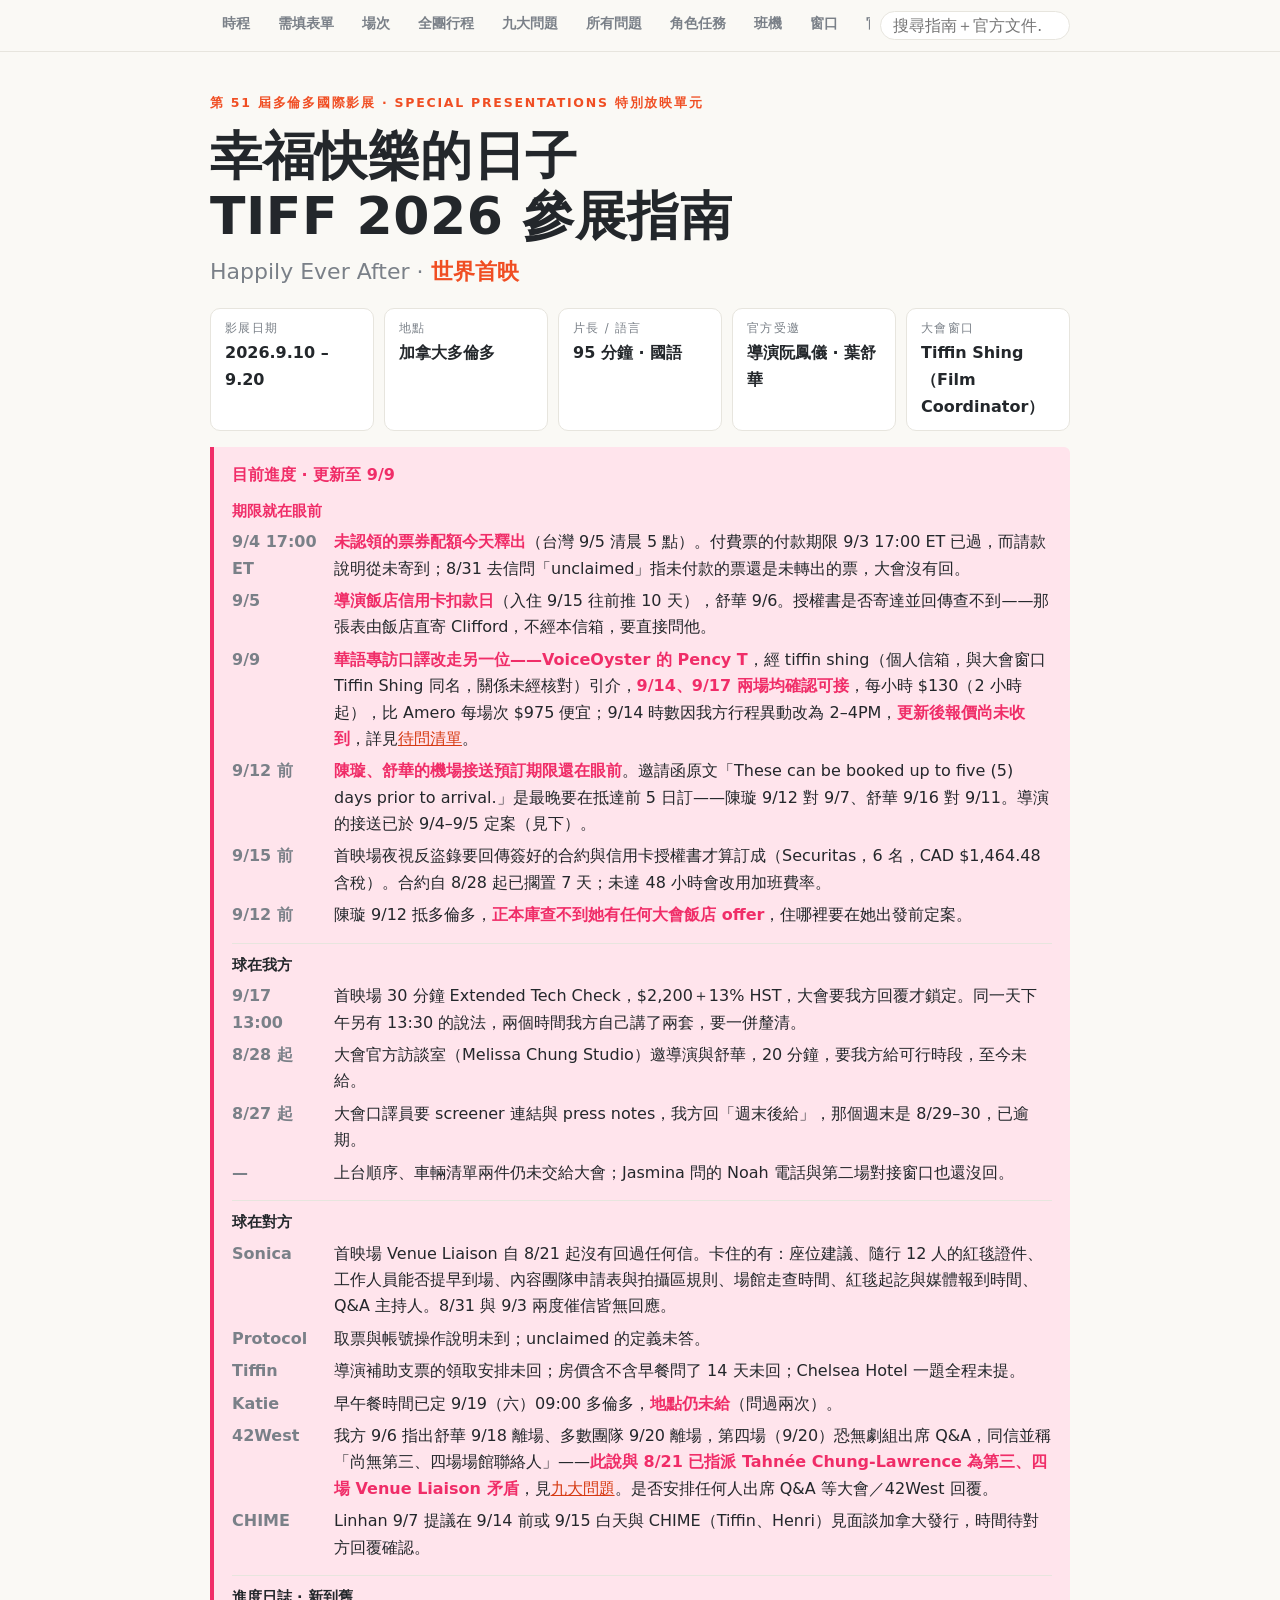
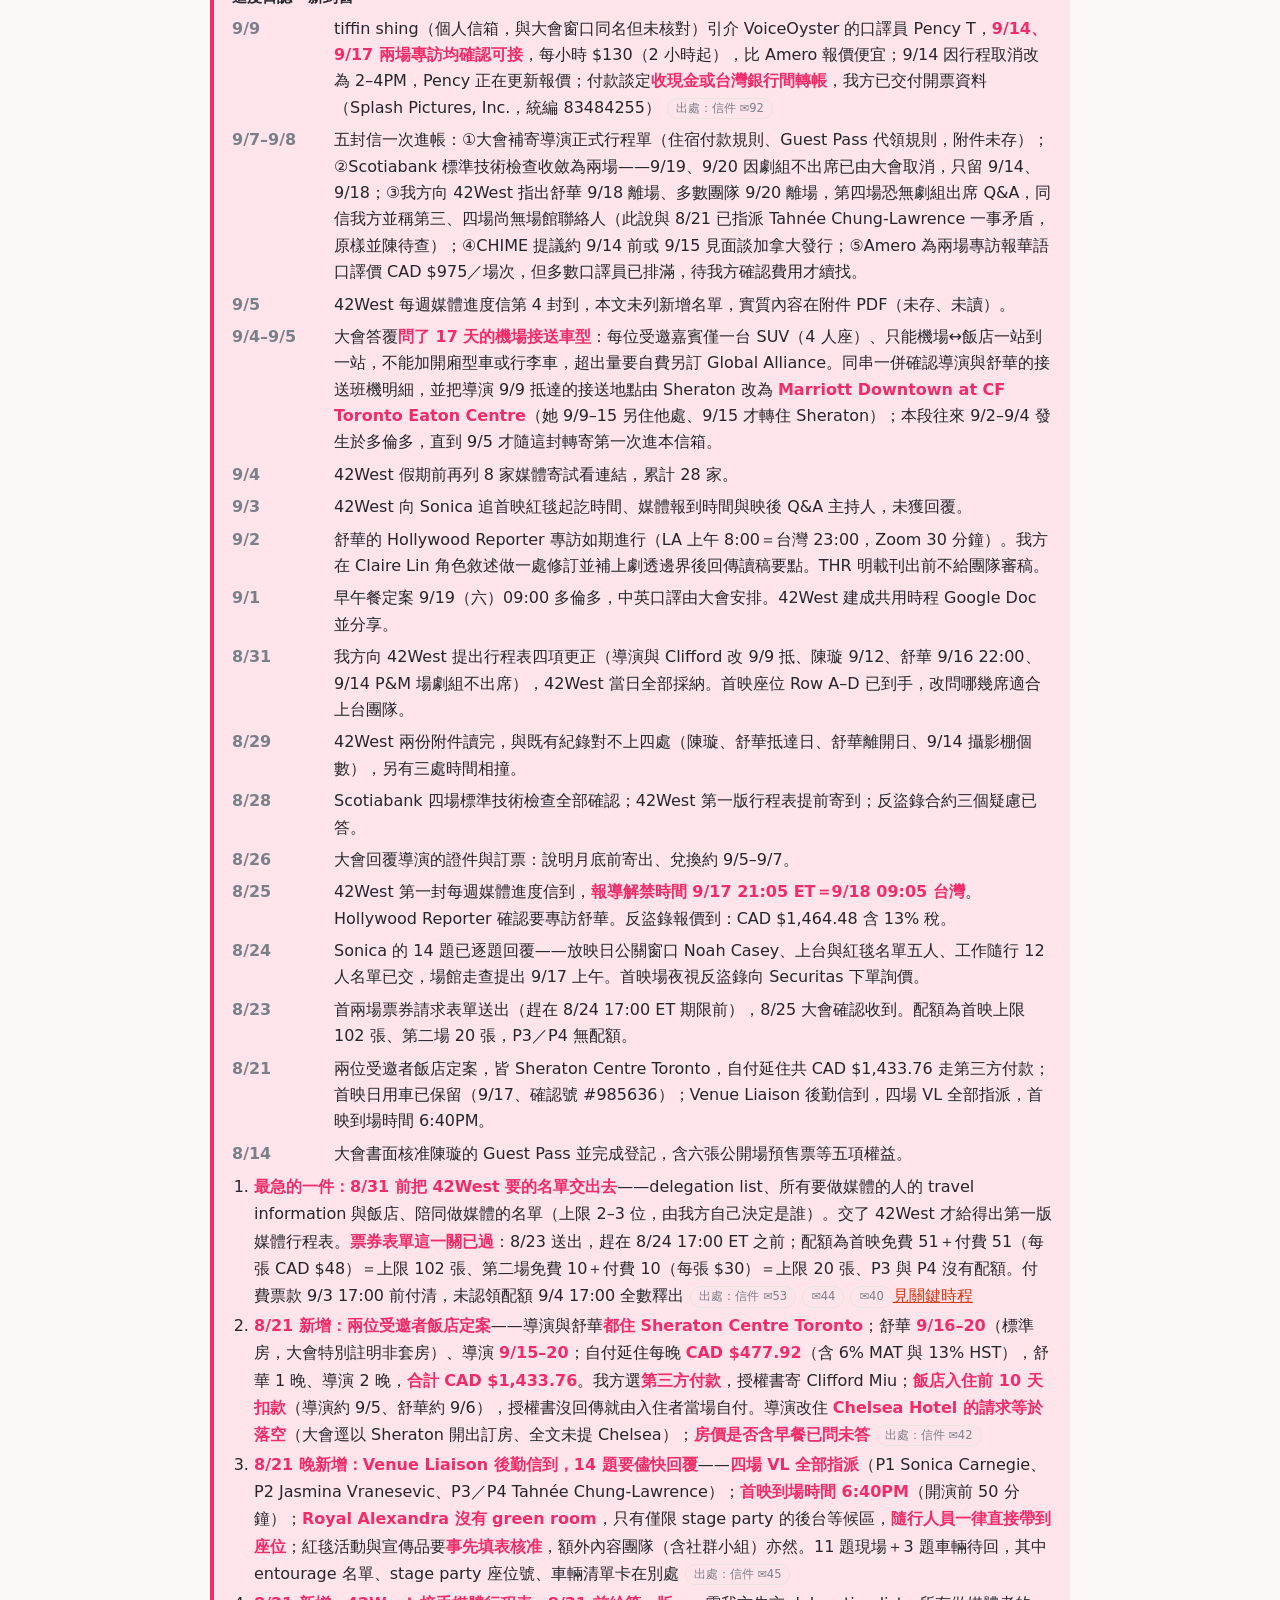
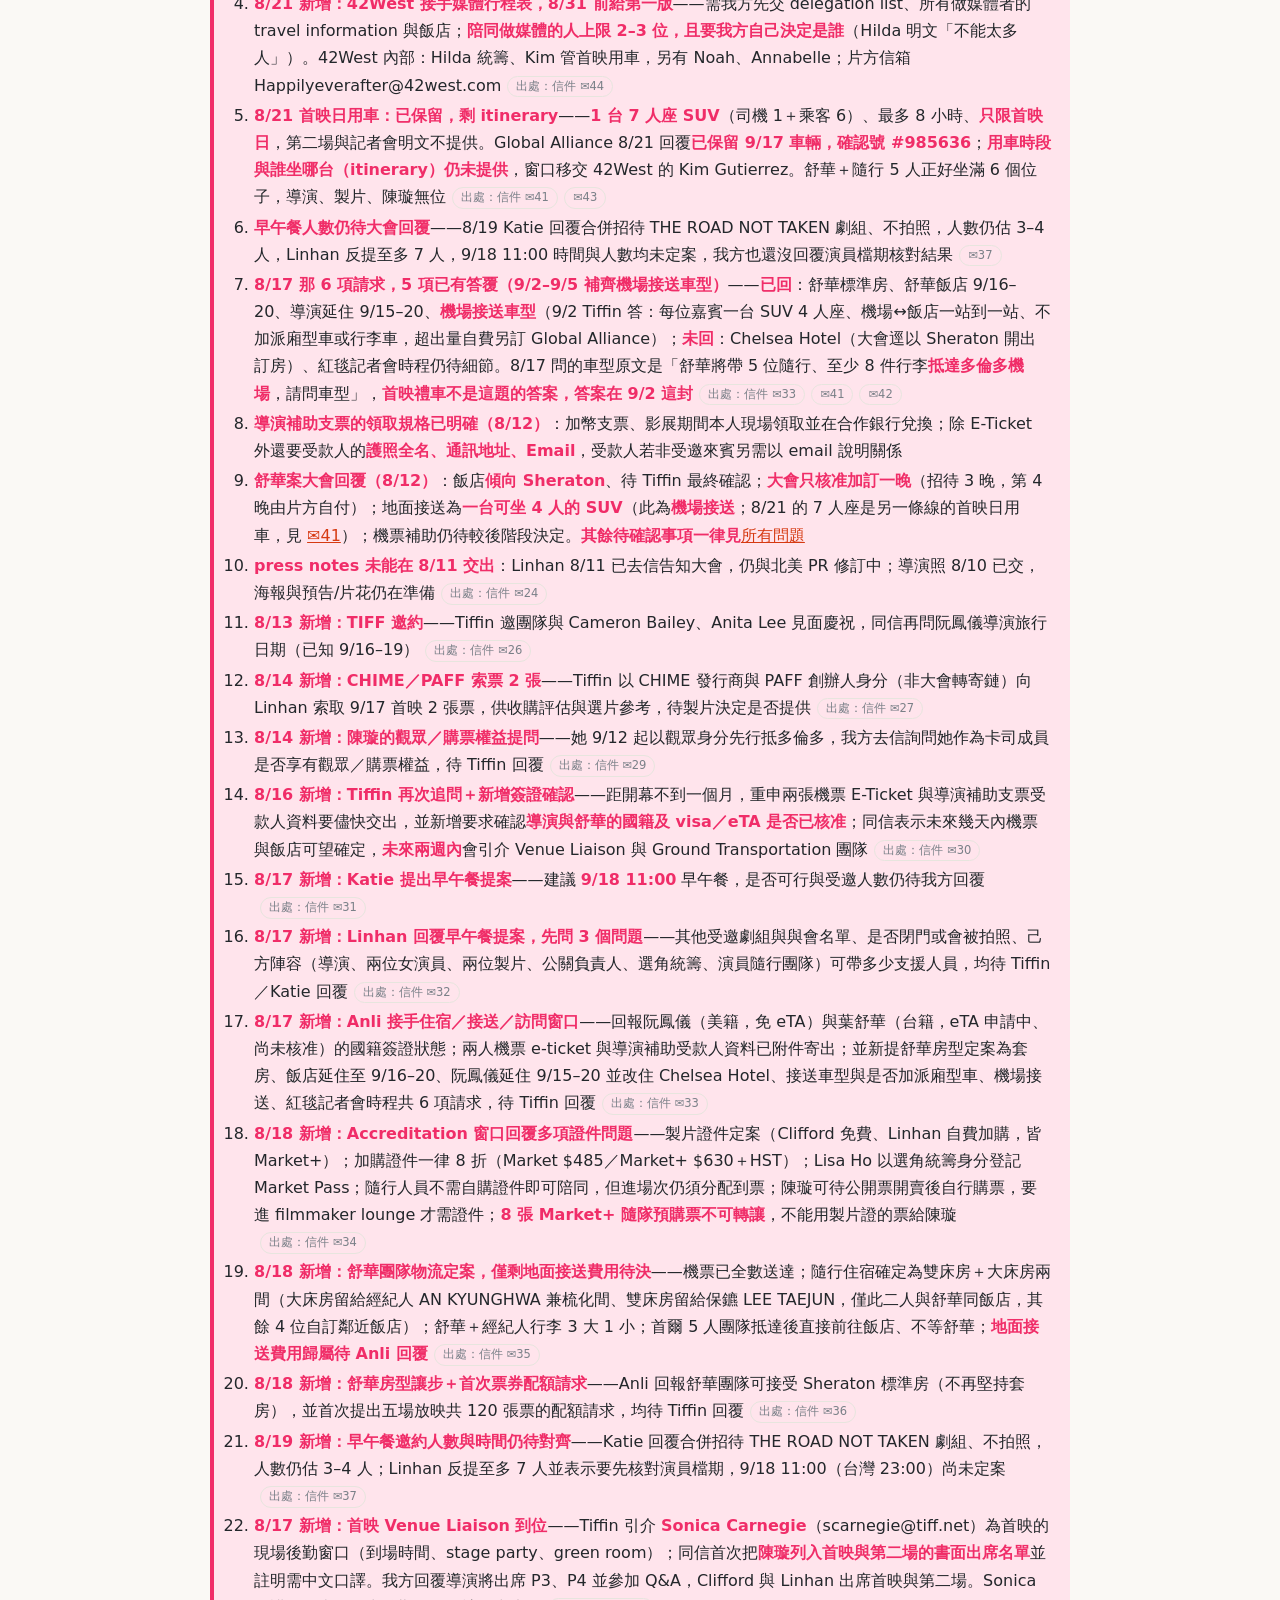
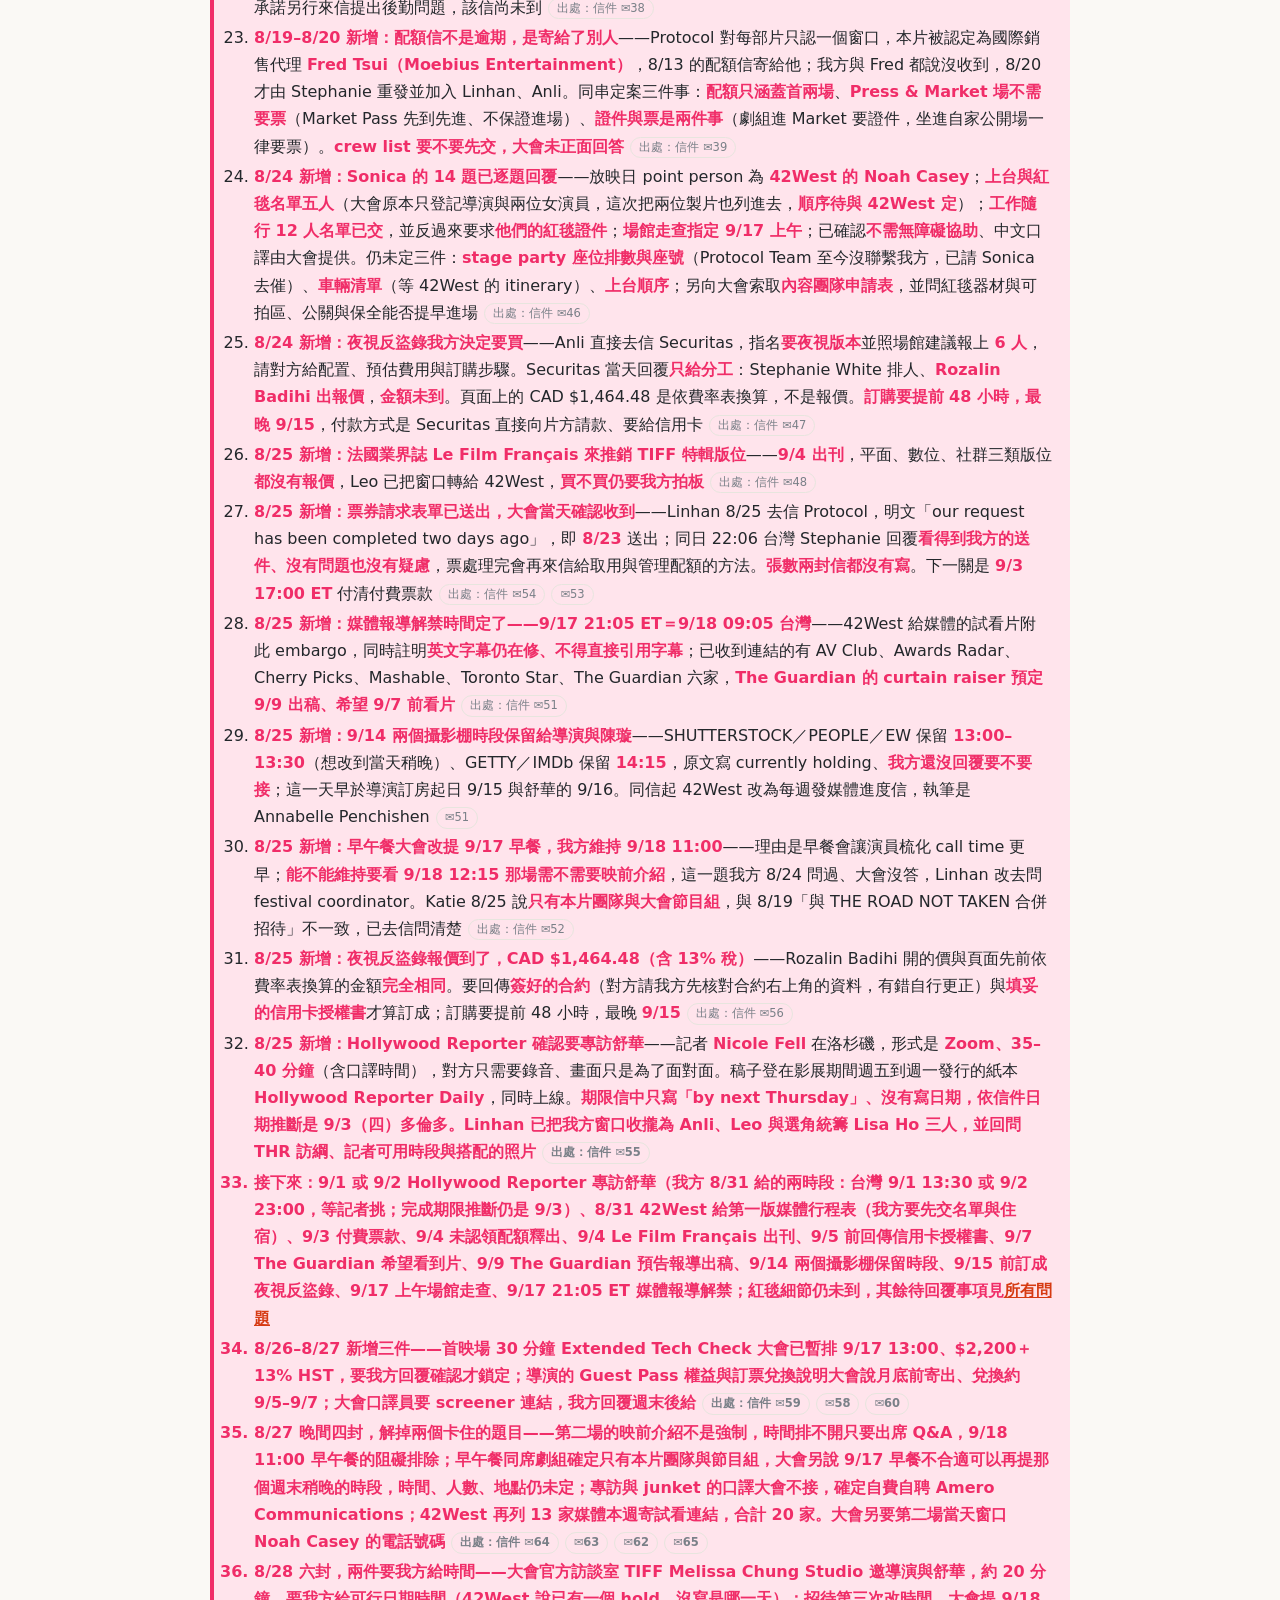
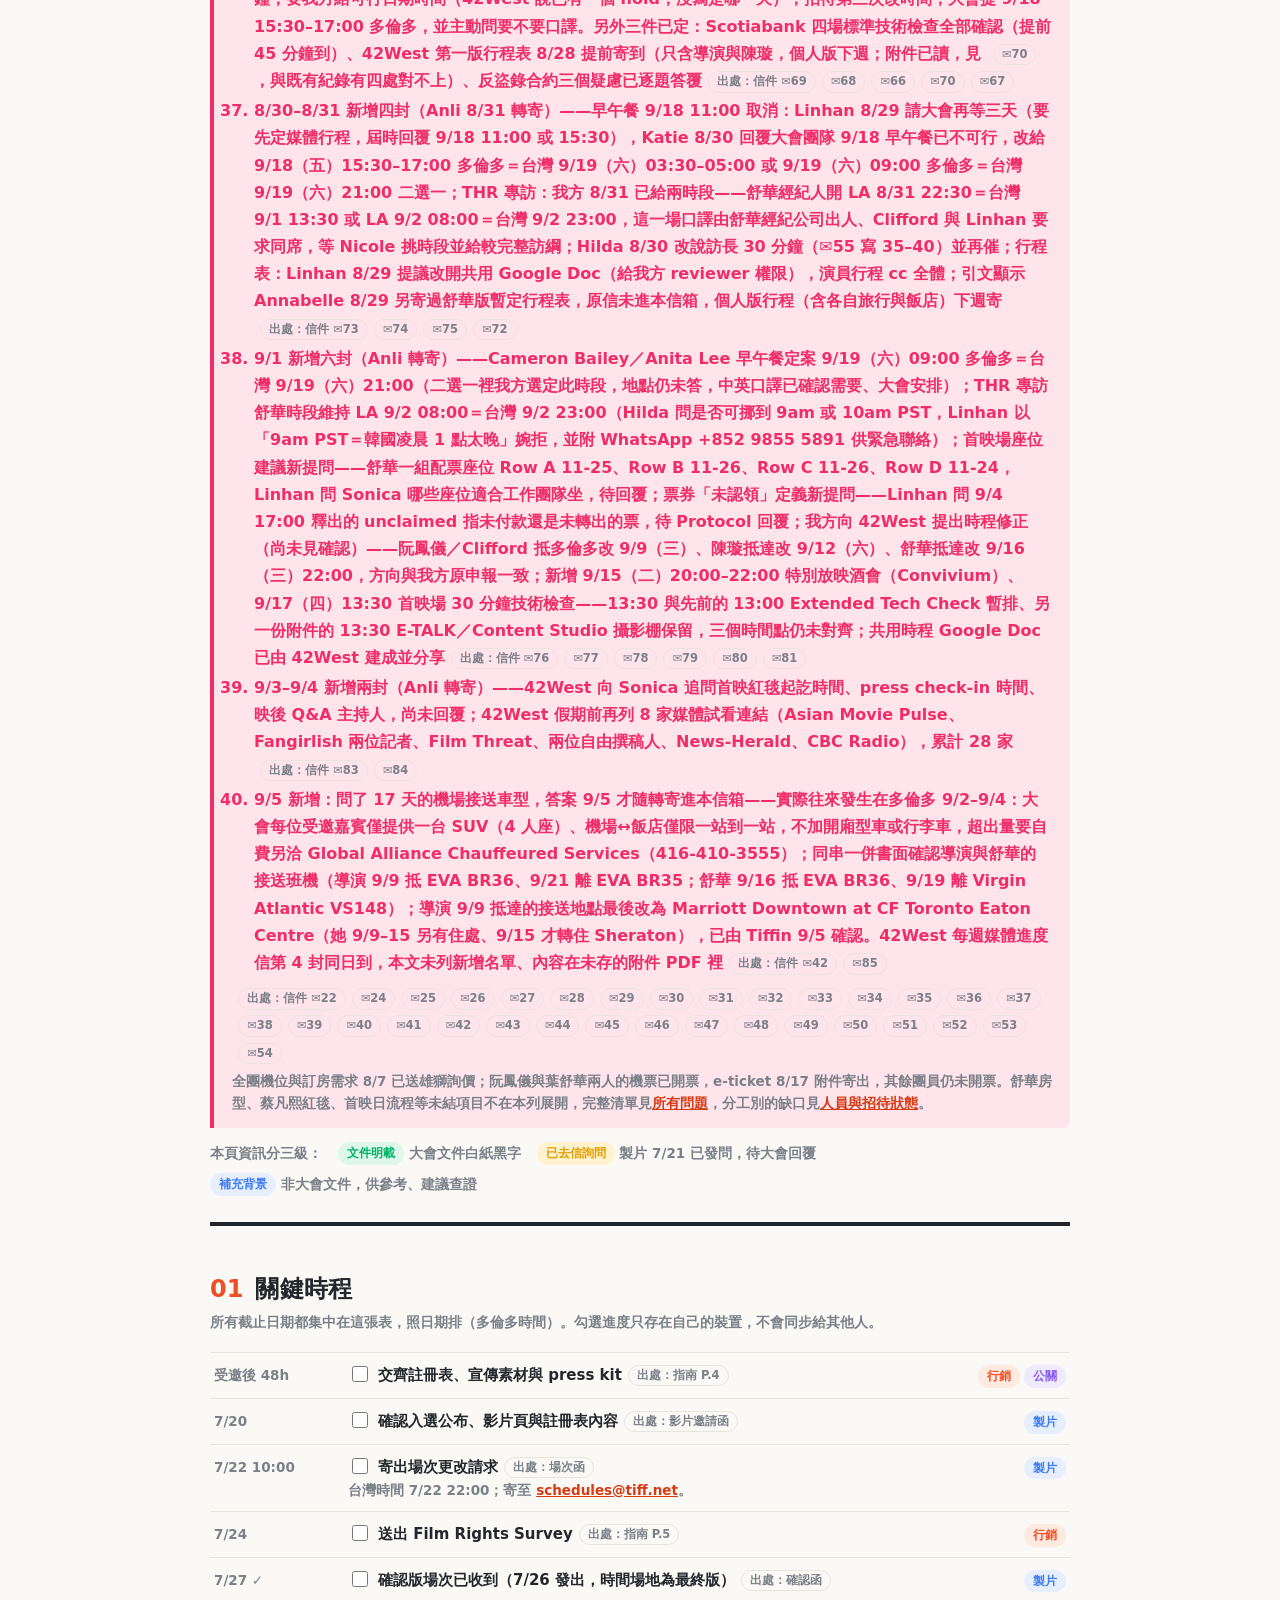
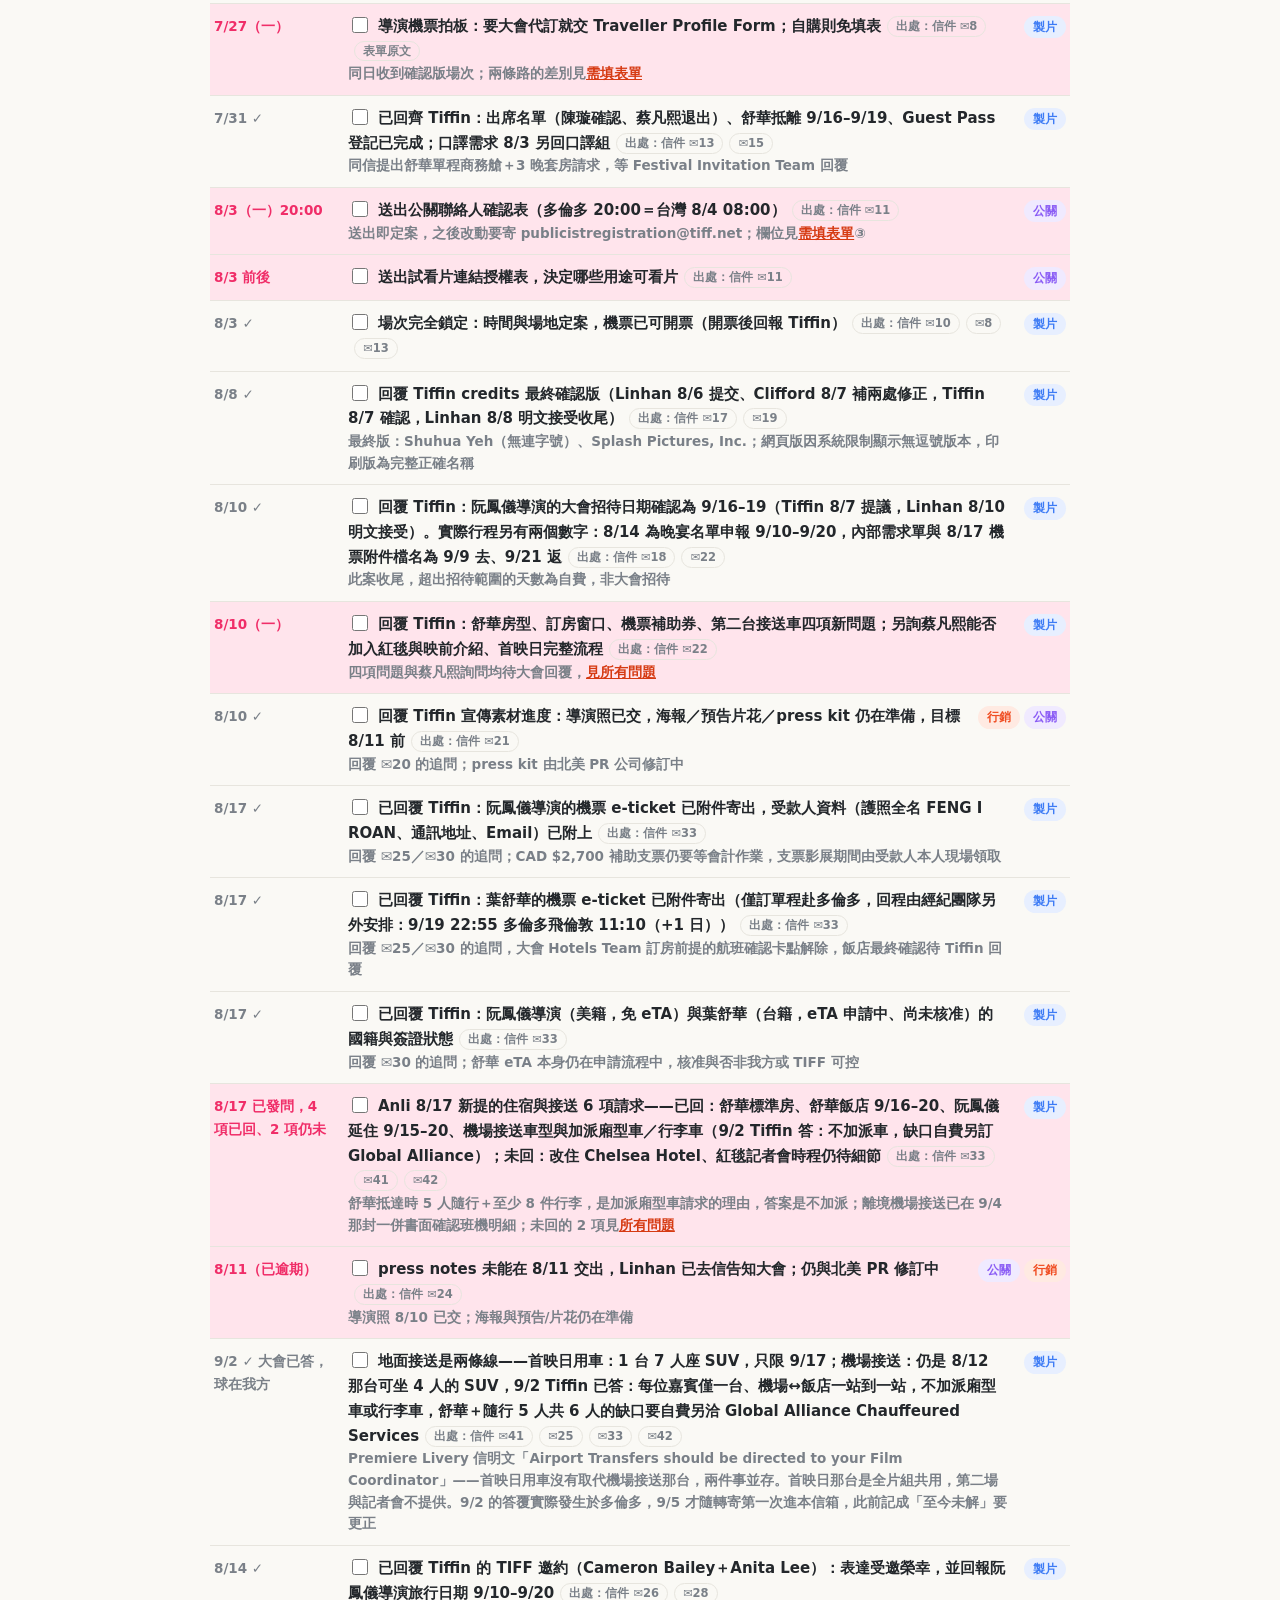
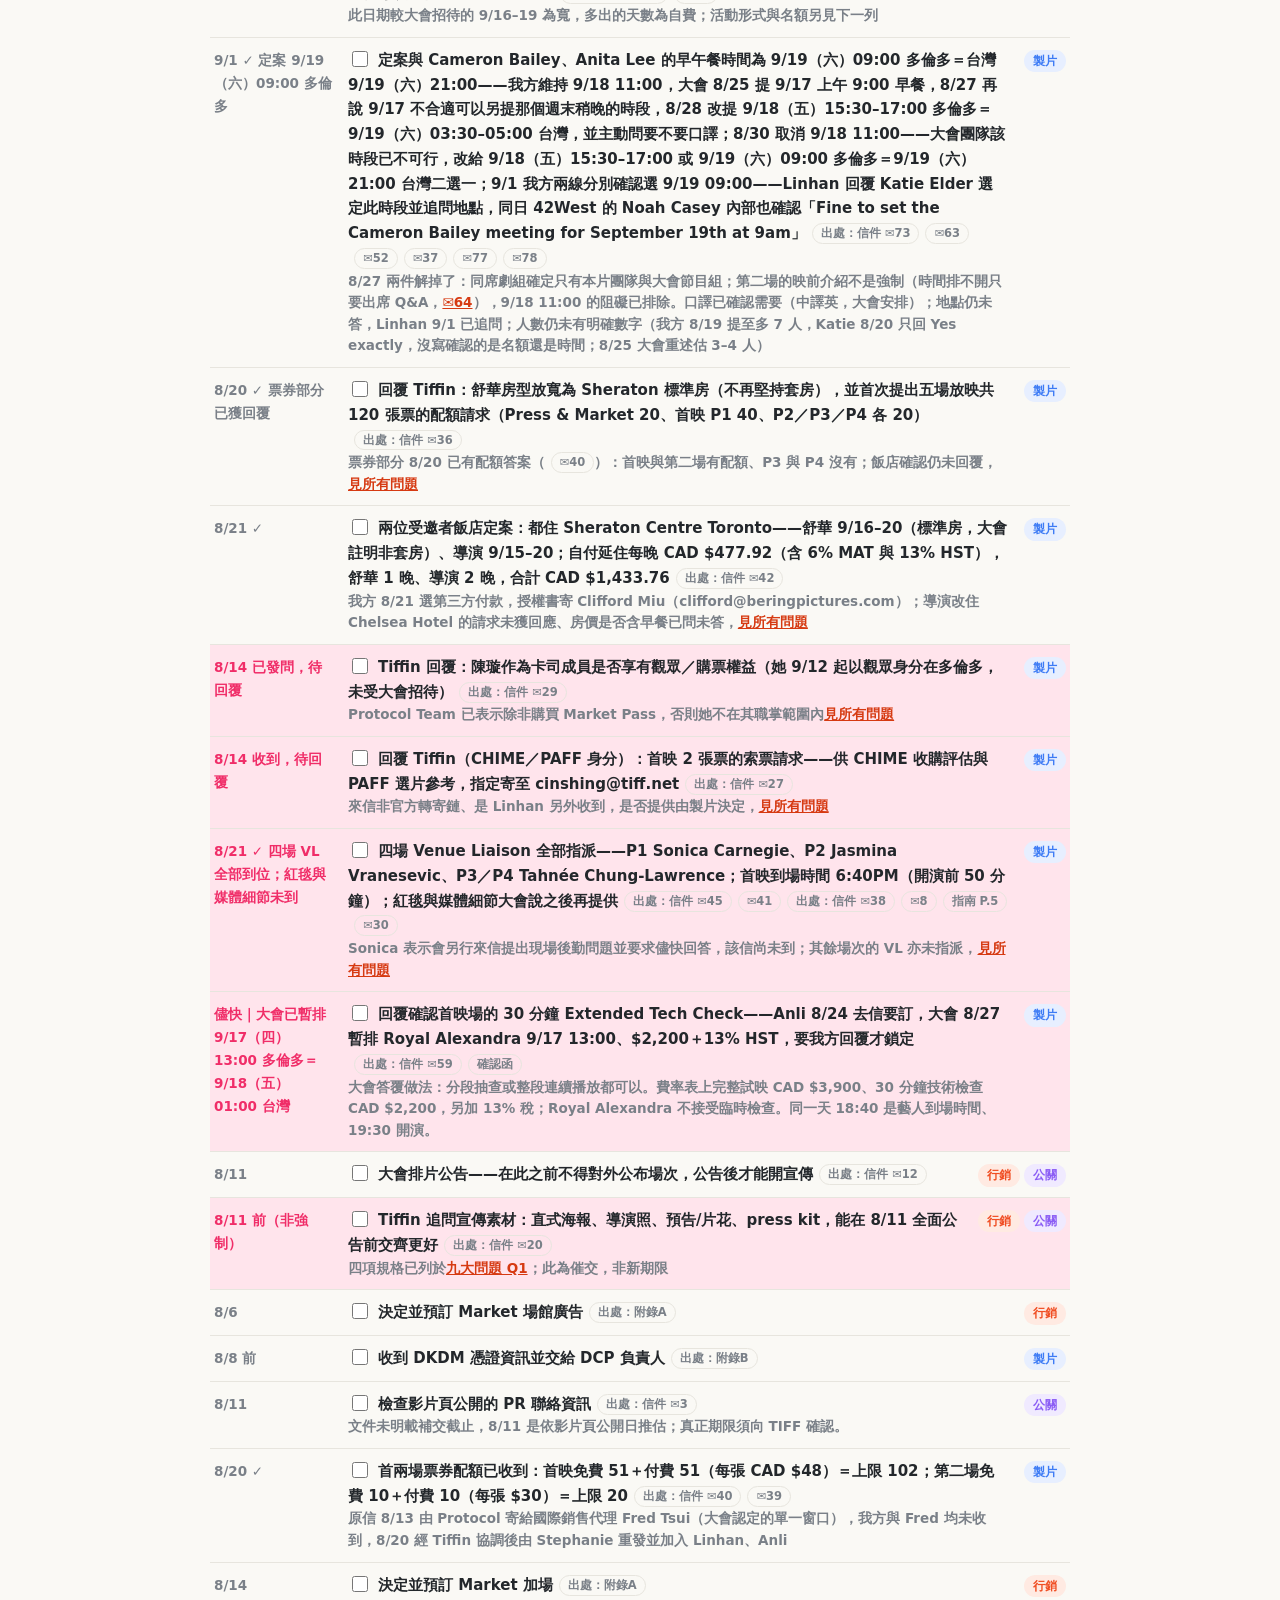
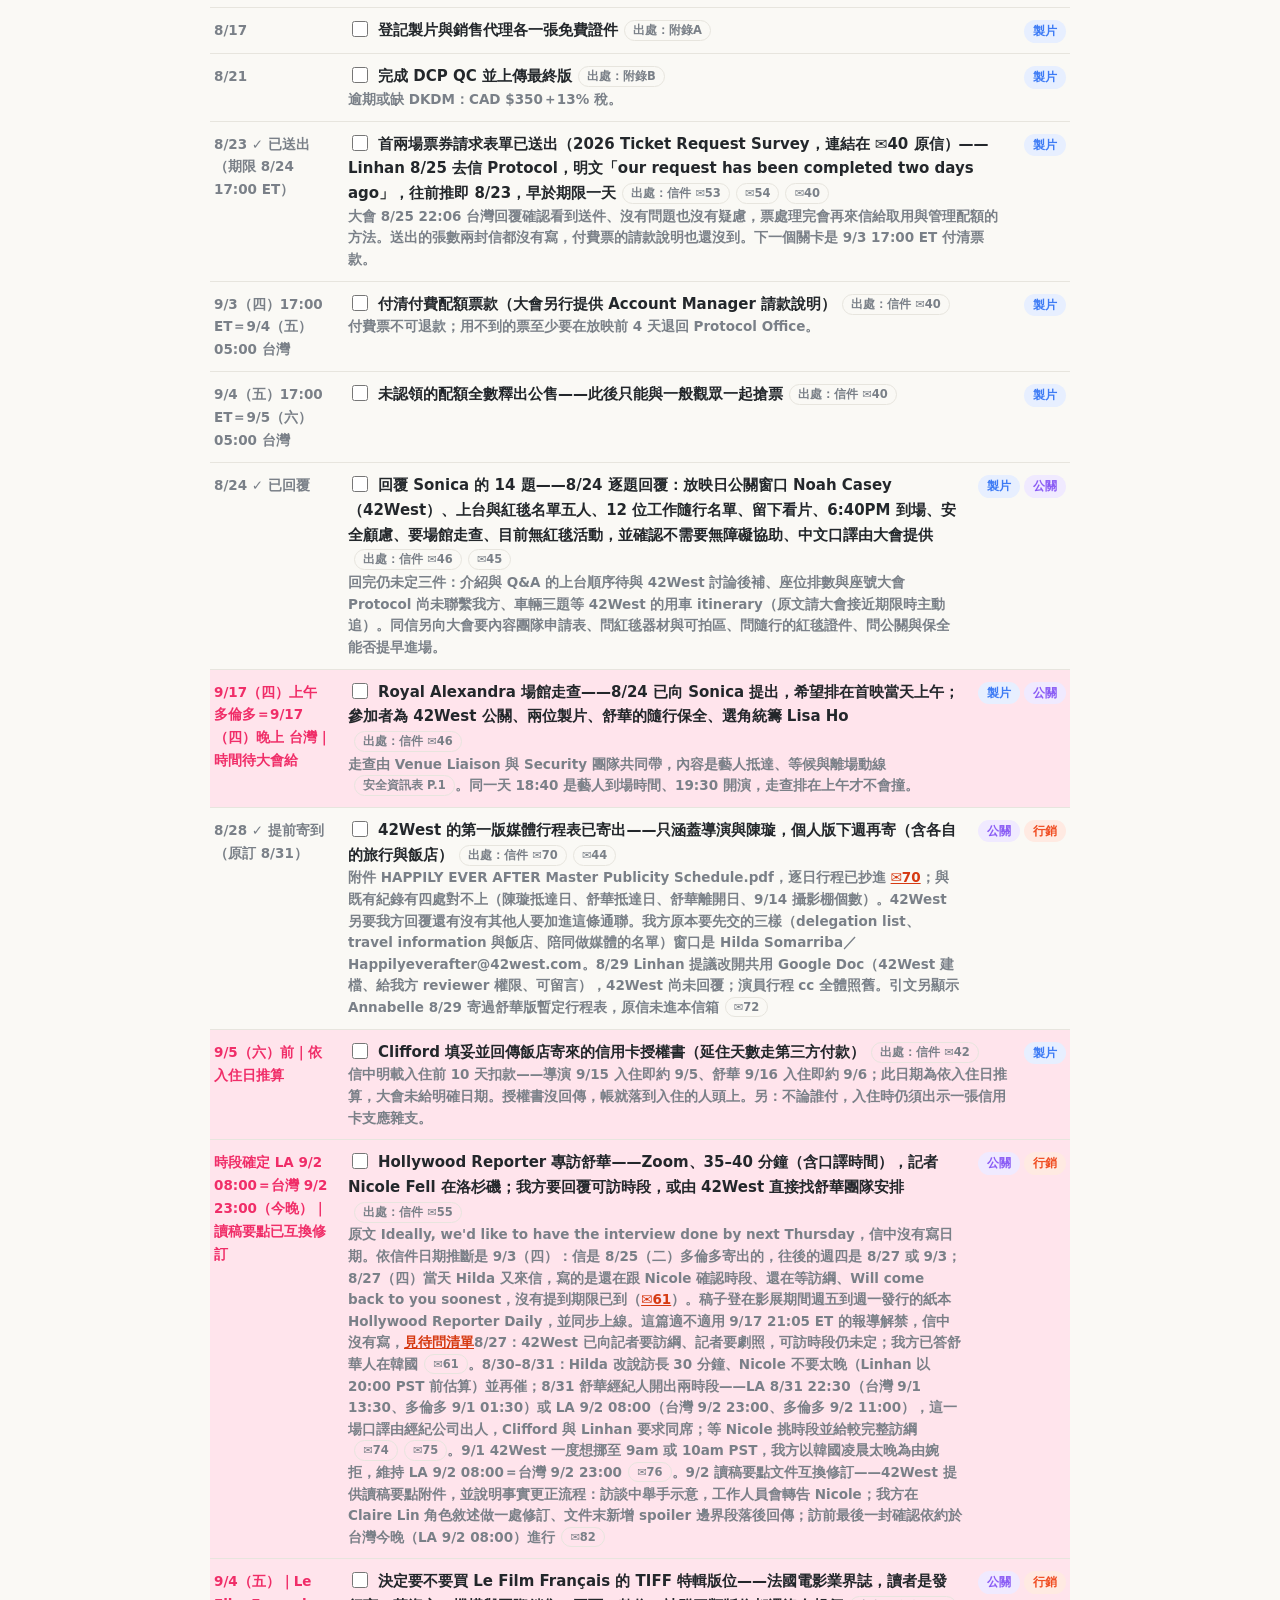
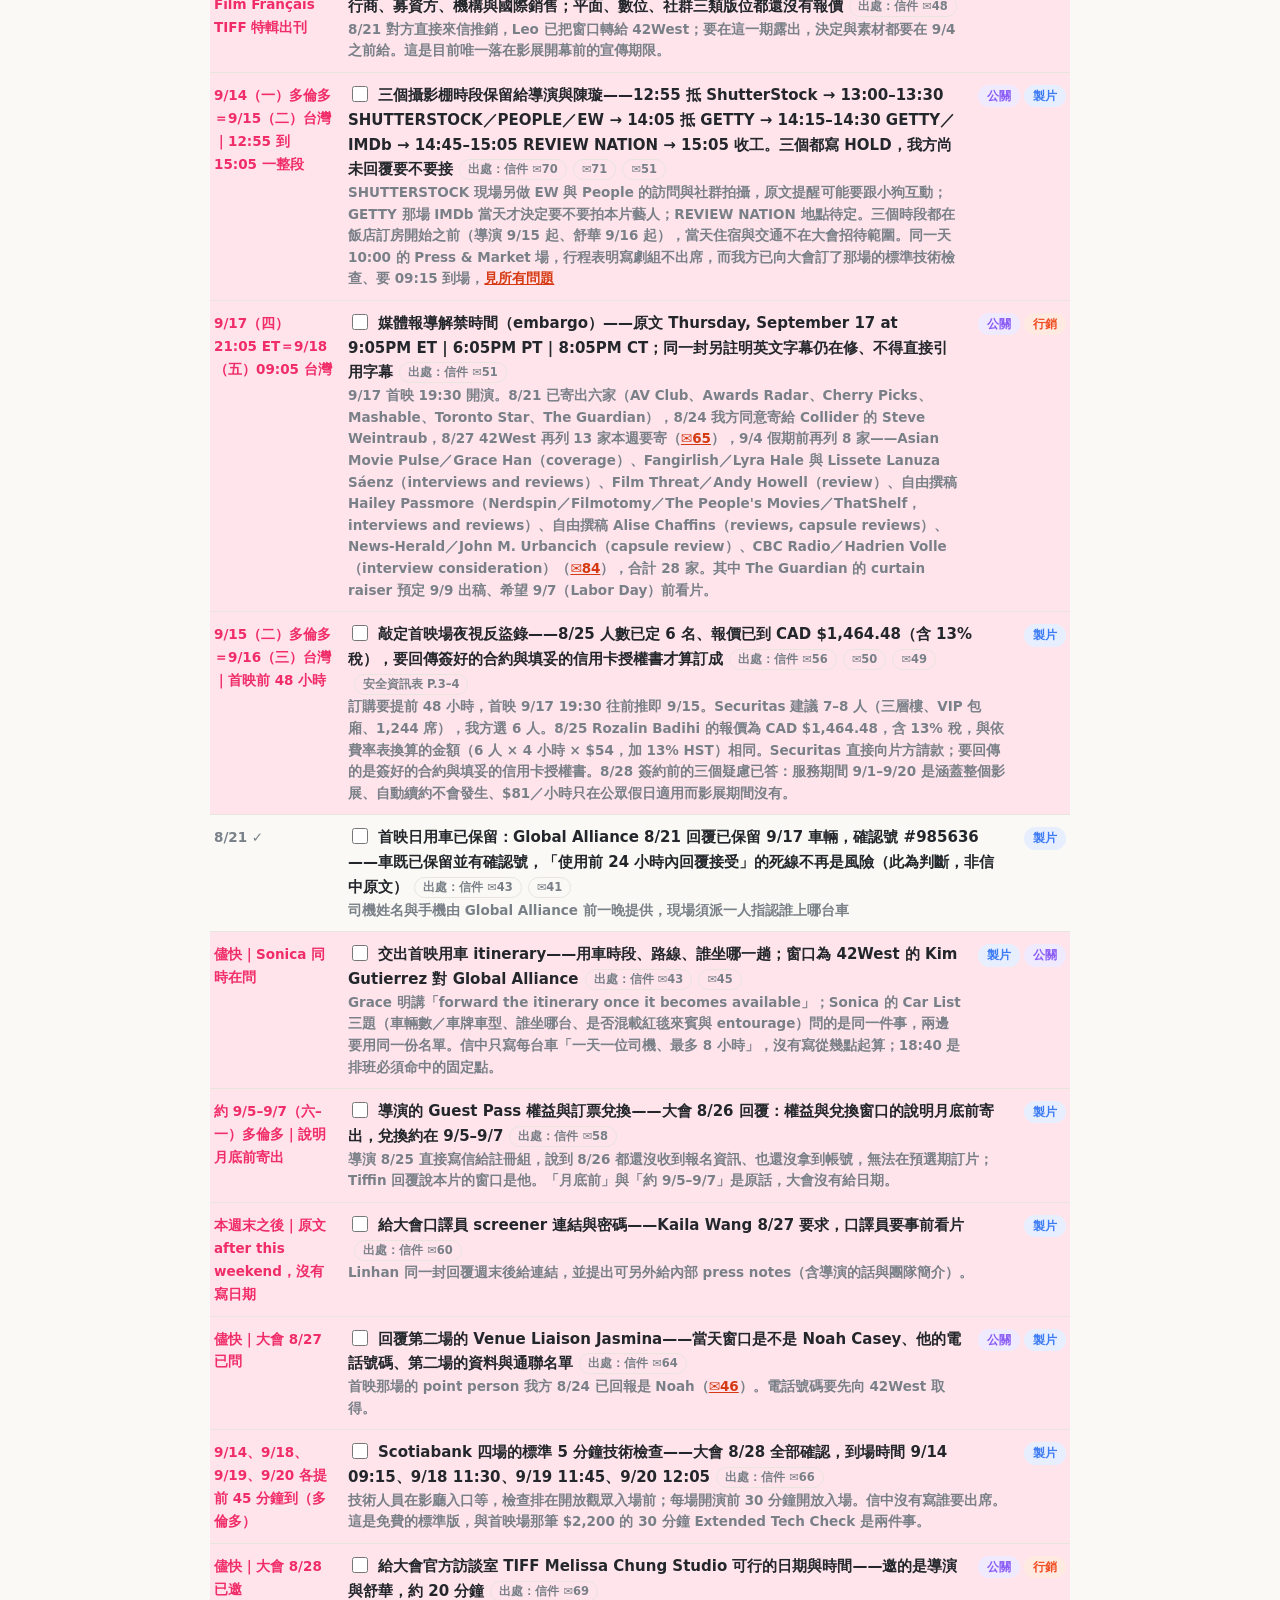
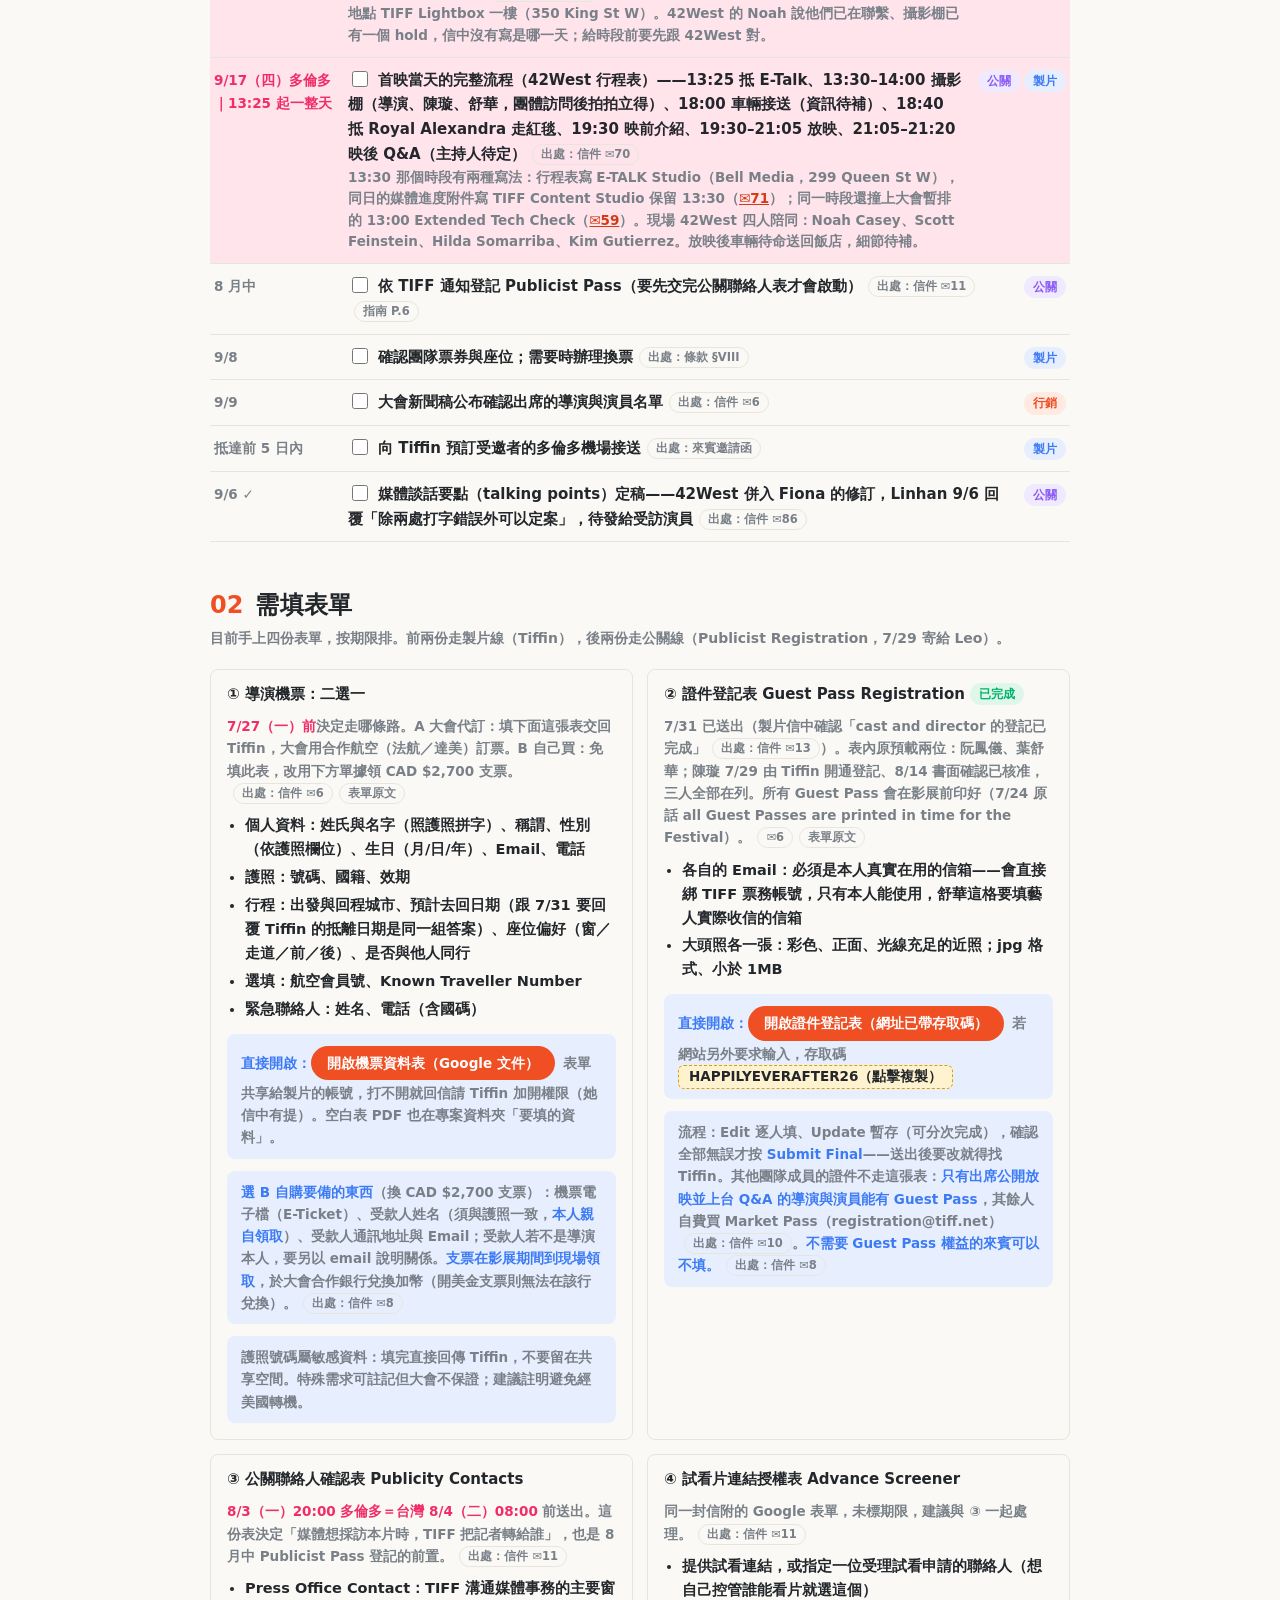
==== commit 0ddf930c: "update 2026-09-10" ====
--- a/index.html
+++ b/index.html
@@ -450,13 +450,13 @@
   </div>
 
   <div class="alert" id="status-alert">
-    <b id="status-title">目前進度 · 更新至 9/8</b>
+    <b id="status-title">目前進度 · 更新至 9/9</b>
 
 <div class="pgsec pghot">期限就在眼前</div>
 <ul class="pglog">
 <li><span class="d">9/4 17:00 ET</span><span class="t"><span class="hot">未認領的票券配額今天釋出</span>（台灣 9/5 清晨 5 點）。付費票的付款期限 9/3 17:00 ET 已過，而請款說明從未寄到；8/31 去信問「unclaimed」指未付款的票還是未轉出的票，大會沒有回。</span></li>
 <li><span class="d">9/5</span><span class="t"><span class="hot">導演飯店信用卡扣款日</span>（入住 9/15 往前推 10 天），舒華 9/6。授權書是否寄達並回傳查不到——那張表由飯店直寄 Clifford，不經本信箱，要直接問他。</span></li>
-<li><span class="d">9/9 前</span><span class="t"><span class="hot">華語專訪口譯尚未敲定</span>。Amero（Patricia）9/8 報價每場次 CAD $975，但明講多數口譯員已排滿，要我方先確認費用才會繼續找人；9/14、9/17 兩場專訪目前都沒有口譯員，9/10 就開幕。</span></li>
+<li><span class="d">9/9</span><span class="t"><span class="hot">華語專訪口譯改走另一位——VoiceOyster 的 Pency T</span>，經 tiffin shing（個人信箱，與大會窗口 Tiffin Shing 同名，關係未經核對）引介，<b>9/14、9/17 兩場均確認可接</b>，每小時 $130（2 小時起），比 Amero 每場次 $975 便宜；9/14 時數因我方行程異動改為 2–4PM，<b>更新後報價尚未收到</b>，詳見<a href="#asks">待問清單</a>。</span></li>
 <li><span class="d">9/12 前</span><span class="t"><span class="hot">陳璇、舒華的機場接送預訂期限還在眼前</span>。邀請函原文「These can be booked up to five (5) days prior to arrival.」是最晚要在抵達前 5 日訂——陳璇 9/12 對 9/7、舒華 9/16 對 9/11。導演的接送已於 9/4–9/5 定案（見下）。</span></li>
 <li><span class="d">9/15 前</span><span class="t">首映場夜視反盜錄要回傳簽好的合約與信用卡授權書才算訂成（Securitas，6 名，CAD $1,464.48 含稅）。合約自 8/28 起已擱置 7 天；未達 48 小時會改用加班費率。</span></li>
 <li><span class="d">9/12 前</span><span class="t">陳璇 9/12 抵多倫多，<span class="hot">正本庫查不到她有任何大會飯店 offer</span>，住哪裡要在她出發前定案。</span></li>
@@ -482,6 +482,7 @@
 
 <div class="pgsec">進度日誌 · 新到舊</div>
 <ul class="pglog">
+<li><span class="d">9/9</span><span class="t">tiffin shing（個人信箱，與大會窗口同名但未核對）引介 VoiceOyster 的口譯員 Pency T，<b>9/14、9/17 兩場專訪均確認可接</b>，每小時 $130（2 小時起），比 Amero 報價便宜；9/14 因行程取消改為 2–4PM，Pency 正在更新報價；付款談定<b>收現金或台灣銀行間轉帳</b>，我方已交付開票資料（Splash Pictures, Inc.，統編 83484255）<a class="src" href="#doc-email-e92">出處：信件 ✉92</a></span></li>
 <li><span class="d">9/7–9/8</span><span class="t">五封信一次進帳：①大會補寄導演正式行程單（住宿付款規則、Guest Pass 代領規則，附件未存）；②Scotiabank 標準技術檢查收斂為兩場——9/19、9/20 因劇組不出席已由大會取消，只留 9/14、9/18；③我方向 42West 指出舒華 9/18 離場、多數團隊 9/20 離場，第四場恐無劇組出席 Q&amp;A，同信我方並稱第三、四場尚無場館聯絡人（此說與 8/21 已指派 Tahnée Chung-Lawrence 一事矛盾，原樣並陳待查）；④CHIME 提議約 9/14 前或 9/15 見面談加拿大發行；⑤Amero 為兩場專訪報華語口譯價 CAD $975／場次，但多數口譯員已排滿，待我方確認費用才續找。</span></li>
 <li><span class="d">9/5</span><span class="t">42West 每週媒體進度信第 4 封到，本文未列新增名單，實質內容在附件 PDF（未存、未讀）。</span></li>
 <li><span class="d">9/4–9/5</span><span class="t">大會答覆<b>問了 17 天的機場接送車型</b>：每位受邀嘉賓僅一台 SUV（4 人座）、只能機場↔飯店一站到一站，不能加開廂型車或行李車，超出量要自費另訂 Global Alliance。同串一併確認導演與舒華的接送班機明細，並把導演 9/9 抵達的接送地點由 Sheraton 改為 <b>Marriott Downtown at CF Toronto Eaton Centre</b>（她 9/9–15 另住他處、9/15 才轉住 Sheraton）；本段往來 9/2–9/4 發生於多倫多，直到 9/5 才隨這封轉寄第一次進本信箱。</span></li>
@@ -1070,7 +1071,7 @@
       <ul>
         <li data-st="them"><b class="qt">Publicist Pass 名額<span class="st them">待對方</span></b>本片 <b>Publicist Pass 上限幾張</b>——決定 PR 團隊編制；藝人個人公關也占額度<details class="trace"><summary>過程</summary><div class="chat"><div class="msg p3"><span class="nm">Flabia Vigo</span><div class="bb">公關證件登記說明；要先交公關聯絡人表才會啟動<a class="src" href="#doc-email-e11">✉11</a></div><span class="tm">7/29</span></div></div><div class="concl"><b>起於</b> 7/29 · <b>24 天</b> · <b>目前</b>：名額上限未答，球在公關線</div></details></li>
         <li data-st="them"><b class="qt">公關聯絡人表截止日<span class="st them">待對方</span></b><b>Publicity Contacts Confirmation 的真正截止日</b><details class="trace"><summary>過程</summary><div class="chat"><div class="msg p3"><span class="nm">Flabia Vigo</span><div class="bb">信中載 8/3 20:00 EDT，送出即定案，之後改動要另寄信<a class="src" href="#doc-email-e11">✉11</a></div><span class="tm">7/29</span></div></div><div class="concl"><b>起於</b> 7/29 · <b>24 天</b> · <b>目前</b>：補交是否另有期限未答</div></details></li>
-        <li data-st="us"><b class="qt">訪問（junket）怎麼對接<span class="st us">待我方</span></b><span class="chip hot">9/8 報價待我方確認</span>大會與媒體端的訪問安排（junket）如何對接——通常由自聘 publicist 主導。<b>口譯這一段 8/27 已定死</b>：junket 與專訪的口譯大會不接，自行找 Amero Communications。<b>9/6（多倫多）Anli 直接聯繫 Amero</b>，為 <b>9/14 12:00–3:00PM、9/17 1:00–2:30PM</b> 兩場專訪找中英口譯。Patricia Beiger <b>9/8 回報價</b>：華語半日費 <b>每場次 $975 加幣</b>（含備稿時間），另需提前提供 screener 與備稿資料；確定訂位須先付款，<b>刷卡加收 $72.57 手續費，或改電匯</b>。<b>Patricia 9/8 也明講「大家都排滿了，還在找」</b>，要我方先確認費用可接受才會<b>繼續找人</b>——<b>目前口譯員尚未敲定</b>，9/10 就開幕<a class="src" href="#doc-email-e62">出處：信件 ✉62</a><a class="src" href="#doc-email-e89">✉89</a><details class="trace"><summary>過程</summary><div class="chat"><div class="msg p3 key"><span class="nm">Hilda</span><div class="bb">42West 接手卡司與導演的媒體行程表，8/31 給第一版<a class="src" href="#doc-email-e44">✉44</a></div><span class="tm">8/21</span></div><div class="msg us"><span class="nm">Anli</span><div class="bb">直接聯繫 Amero，為 9/14、9/17 兩場專訪找華語口譯<a class="src" href="#doc-email-e89">✉89</a></div><span class="tm">9/6</span></div><div class="msg p3 key"><span class="nm">Patricia（Amero）</span><div class="bb">報價每場次 $975＋付款手續費／電匯；多數口譯員已排滿，待我方確認費用才繼續找<a class="src" href="#doc-email-e89">✉89</a></div><span class="tm">9/8</span></div></div><div class="concl"><b>起於</b> 8/2 · <b>目前</b>：<b>球在我方</b>——要回覆費用是否接受，Amero 才會繼續找人；<b>口譯員尚未確定，有找不到人的風險</b></div></details></li>
+        <li data-st="us"><b class="qt">訪問（junket）怎麼對接<span class="st them">待對方</span></b><span class="chip hot">9/9 口譯員已找到，報價待更新</span>大會與媒體端的訪問安排（junket）如何對接——通常由自聘 publicist 主導。<b>口譯這一段 8/27 已定死</b>：junket 與專訪的口譯大會不接，自行找 Amero Communications。<b>9/6（多倫多）Anli 直接聯繫 Amero</b>，為 <b>9/14 12:00–3:00PM、9/17 1:00–2:30PM</b> 兩場專訪找中英口譯。Patricia Beiger <b>9/8 回報價</b>：華語半日費 <b>每場次 $975 加幣</b>（含備稿時間），另需提前提供 screener 與備稿資料；確定訂位須先付款，<b>刷卡加收 $72.57 手續費，或改電匯</b>。<b>Patricia 9/8 也明講「大家都排滿了，還在找」</b>，要我方先確認費用可接受才會<b>繼續找人</b>——<b>目前口譯員尚未敲定</b>，9/10 就開幕<a class="src" href="#doc-email-e62">出處：信件 ✉62</a><a class="src" href="#doc-email-e89">✉89</a>。<b>9/9 新進展：改走 VoiceOyster 的 Pency T</b>，經 tiffin shing（個人信箱 tiffinshing@gmail.com，與大會窗口 Tiffin Shing 同名，關係未經核對）引介，<b>兩場均確認可接</b>；報價<b>每小時 $130、2 小時起算</b>——原始報價 9/14（3 小時）$390＋里程 $65.70＋停車 $21，9/17（2 小時）$260＋里程 $65.70＋停車 $21，另加 13% 稅，比 Amero 每場次 $975 便宜；<b>9/9 因我方行程異動，9/14 時數改為 2–4PM（2 小時），更新後報價尚未收到</b>；付款方式我方原問可否用台灣信用卡，Pency 表示只能收現金、Interac e-Transfer 或支票，<b>最終談定收現金或台灣銀行間轉帳</b>；我方已提供 Splash Pictures, Inc. 開票資料（統編 83484255、台北市大安區光復南路 696 號 9F-3）待她開立發票<a class="src" href="#doc-email-e92">✉92</a><details class="trace"><summary>過程</summary><div class="chat"><div class="msg p3 key"><span class="nm">Hilda</span><div class="bb">42West 接手卡司與導演的媒體行程表，8/31 給第一版<a class="src" href="#doc-email-e44">✉44</a></div><span class="tm">8/21</span></div><div class="msg us"><span class="nm">Anli</span><div class="bb">直接聯繫 Amero，為 9/14、9/17 兩場專訪找華語口譯<a class="src" href="#doc-email-e89">✉89</a></div><span class="tm">9/6</span></div><div class="msg p3 key"><span class="nm">Patricia（Amero）</span><div class="bb">報價每場次 $975＋付款手續費／電匯；多數口譯員已排滿，待我方確認費用才繼續找<a class="src" href="#doc-email-e89">✉89</a></div><span class="tm">9/8</span></div><div class="msg p3 key"><span class="nm">tiffin shing（個人信箱）</span><div class="bb">引介 VoiceOyster 的 Pency T，兩場專訪均可接<a class="src" href="#doc-email-e92">✉92</a></div><span class="tm">9/8</span></div><div class="msg p3 key"><span class="nm">Pency T</span><div class="bb">報價每小時 $130（2 小時起），9/14、9/17 兩場均可接<a class="src" href="#doc-email-e92">✉92</a></div><span class="tm">9/9</span></div><div class="msg us"><span class="nm">Linhan</span><div class="bb">9/14 時數因行程異動改為 2–4PM，請 Pency 更新報價；提供開票資料<a class="src" href="#doc-email-e92">✉92</a></div><span class="tm">9/9</span></div><div class="msg p3 key"><span class="nm">Pency T</span><div class="bb">同意收現金或台灣銀行間轉帳，將更新報價<a class="src" href="#doc-email-e92">✉92</a></div><span class="tm">9/9</span></div></div><div class="concl"><b>起於</b> 8/2 · <b>目前</b>：<b>球在對方</b>——等 Pency 依新時數更新報價與發票，<b>兩場口譯員已確認可接、風險大幅降低</b></div></details></li>
       </ul>
       <h5 style="margin-top:14px">⑦ DCP／技術 — <a href="mailto:slandry@tiff.net">slandry@tiff.net</a> / <a href="mailto:technical@tiff.net">technical@tiff.net</a></h5>
       <ul>
@@ -2221,6 +2222,19 @@
         <p>All the best, Tiffin</p>
         <p>On Wed, Sep 2, 2026 at 11:51 AM Tiffin Shing &lt; tiffin@prideasianfilmfestival.ca&gt; wrote:</p>
       </div>
+      <div class="docpage" id="doc-email-e92">
+        <div class="pgno">✉ 92 · 2026/9/9（三）下午 2:32 多倫多＝9/10（四）上午 2:32 台灣 · 主旨：Fwd: Mandarin Interpreter Recommendation during TIFF · 全串首次進本信箱，含先前未存的往來 · msgid:1a0877187b11ddfe · 正本：2026-09-09_1a0877187b11ddfe.txt</div>
+        <p><b>Linhan Zhang &lt;linhan@beringpictures.com&gt; 轉 Anli Lin &lt;angelicaaa.lin@gmail.com&gt; · 2026-09-09</b></p>
+        <p>Best,<br>Anli</p>
+        <p>---------- Forwarded message ---------<br>寄件者： Linhan Zhang &lt;linhan@beringpictures.com&gt;<br>Date: 2026年9月10日週四 上午12:45<br>Subject: Re: Mandarin Interpreter Recommendation during TIFF<br>To: Pency T &lt;pency@voiceoyster.com&gt;<br>Cc: Anli Lin &lt;angelicaaa.lin@gmail.com&gt;, tiffin shing &lt;tiffinshing@gmail.com&gt;,<br>Clifford Miu &lt;clifford@beringpictures.com&gt;, 王豪Leo &lt;leo.wh95@gmail.com&gt;</p>
+        <p>Both cash or Taiwan to Taiwan bank transfer would be great! Thanks for the<br>flexibility.</p>
+        <p>Looking forward to your quote.</p>
+        <p>Thanks,<br>--</p>
+        <p>Linhan Zhang | 張林翰<br>Co-Founder, Bering Pictures | 聯合創始人 - 白令電影公司<br>Forbes 30 Under 30 Asia 2021<br>&lt;https://www.forbes.com/profile/bering-pictures/?list0under30-asia-the-arts&gt;<br>linhan@beringpictures.com<br>[US] +1 917-254-7576 &lt;(917)%20254-7576&gt;</p>
+        <p>On Wed, Sep 9, 2026 at 12:39 PM Pency T &lt;pency@voiceoyster.com&gt; wrote:</p>
+        <p>&gt; Aha! Then let me update the quote.<br>&gt; I can take cash or if it works for you, you can deposit the corresponding<br>&gt; amount in TWD in my bank account in Taiwan.<br>&gt; Will that sound better?<br>&gt;<br>&gt; Regards,<br>&gt;<br>&gt; Pency :)<br>&gt; *VoiceOyster Interpretation &amp; Translation *<br>&gt; *Your Words, Pure as a Pearl! *<br>&gt; Tel: +1-416-856-6899 &lt;(416)%20856-6899&gt;<br>&gt; Fax:+1-416-628-2518 &lt;(416)%20628-2518&gt;<br>&gt; www.voiceoyster.com<br>&gt;<br>&gt;<br>&gt;<br>&gt; From: Linhan Zhang &lt;linhan@beringpictures.com&gt;<br>&gt; To: "Pency T"&lt;pency@voiceoyster.com&gt;<br>&gt; Cc: "Anli Lin"&lt;angelicaaa.lin@gmail.com&gt;, "tiffin shing"&lt;<br>&gt; tiffinshing@gmail.com&gt;, "Clifford Miu"&lt;clifford@beringpictures.com&gt;,<br>&gt; "王豪Leo"&lt;leo.wh95@gmail.com&gt;<br>&gt; Date: Wed, 09 Sep 2026 12:02:03 -0400<br>&gt; Subject: Re: Mandarin Interpreter Recommendation during TIFF<br>&gt;<br>&gt; Hi Pency,<br>&gt;<br>&gt; Thank you, but I should clarify that the schedule for Sep 17 is still on.<br>&gt; We would like to have you there as well. The only change was reducing the<br>&gt; work hours needed for Sep 14.<br>&gt;<br>&gt; The rest looks good.<br>&gt;<br>&gt; Are you only able to take E-Transfer or check?<br>&gt;<br>&gt; Kind regards,<br>&gt; --<br>&gt;<br>&gt; Linhan Zhang | 張林翰<br>&gt; Co-Founder, Bering Pictures | 聯合創始人 - 白令電影公司<br>&gt; Forbes 30 Under 30 Asia 2021<br>&gt; &lt;https://www.forbes.com/profile/bering-pictures/?list0under30-asia-the-arts&gt;<br>&gt; linhan@beringpictures.com<br>&gt; [US] +1 917-254-7576 &lt;(917)%20254-7576&gt;<br>&gt;<br>&gt;<br>&gt; On Wed, Sep 9, 2026 at 11:59 AM Pency T &lt;pency@voiceoyster.com&gt; wrote:<br>&gt;<br>&gt; Hi Linhan,<br>&gt;<br>&gt; Got it.<br>&gt;<br>&gt; I am not scheduled for Arrested Memory with TIFF this year.<br>&gt; I would love to work with them as well, if possible. :P<br>&gt;<br>&gt; Here comes the invoice!<br>&gt;<br>&gt;<br>&gt; Pency :)<br>&gt; *VoiceOyster Interpretation &amp; Translation *<br>&gt; *Your Words, Pure as a Pearl! *<br>&gt; Tel: +1-416-856-6899<br>&gt; Fax:+1-416-628-2518<br>&gt; www.voiceoyster.com<br>&gt;<br>&gt;<br>&gt;<br>&gt; From: Linhan Zhang &lt;linhan@beringpictures.com&gt;<br>&gt; To: "Pency T"&lt;pency@voiceoyster.com&gt;<br>&gt; Cc: "Anli Lin"&lt;angelicaaa.lin@gmail.com&gt;, "tiffin shing"&lt;<br>&gt; tiffinshing@gmail.com&gt;, "Clifford Miu"&lt;clifford@beringpictures.com&gt;,<br>&gt; "王豪Leo"&lt;leo.wh95@gmail.com&gt;<br>&gt; Date: Wed, 09 Sep 2026 11:41:27 -0400<br>&gt; Subject: Re: Mandarin Interpreter Recommendation during TIFF<br>&gt;<br>&gt; Hi Pency,<br>&gt;<br>&gt; Thank you for sending the quote and the resume.<br>&gt;<br>&gt; We just cancelled the Fairchild TV itinerary (the one I sent on your<br>&gt; whatsapp). So our updated interpretor needs on Sep 14 is now 2-4pm. Please<br>&gt; let me know if you could update the quote to reflect the new working hours.<br>&gt;<br>&gt; By the way, are you interring for the team on Arrested Memory?<br>&gt;<br>&gt; In any case, if all looks good to you, please send us an invoice with the<br>&gt; details below:<br>&gt; Splash Pictures, Inc.<br>&gt; Business Tax ID (if possible) 83484255<br>&gt; Guangfu South Road No. 696<br>&gt; &lt;https://www.google.com/maps/search/Guangfu+South+Road+No.+696+Unit+9F?entry=gmail&amp;source=g&gt;<br>&gt; Unit 9F<br>&gt; &lt;https://www.google.com/maps/search/Guangfu+South+Road+No.+696+Unit+9F?entry=gmail&amp;source=g&gt;<br>&gt; -3<br>&gt; Da'an District<br>&gt; Taipei<br>&gt; Taiwan<br>&gt;<br>&gt; We will use Taiwan credit card for payment if possible.<br>&gt;<br>&gt; Kind regards,<br>&gt; --<br>&gt;<br>&gt; Linhan Zhang | 張林翰<br>&gt; Co-Founder, Bering Pictures | 聯合創始人 - 白令電影公司<br>&gt; Forbes 30 Under 30 Asia 2021<br>&gt; &lt;https://www.forbes.com/profile/bering-pictures/?list0under30-asia-the-arts&gt;<br>&gt; linhan@beringpictures.com<br>&gt; [US] +1 917-254-7576<br>&gt;<br>&gt;<br>&gt; On Wed, Sep 9, 2026 at 10:05 AM Pency T &lt;pency@voiceoyster.com&gt; wrote:<br>&gt;<br>&gt;<br>&gt; Hi Anli,<br>&gt;<br>&gt; Thank you so much for your email. Yes. I can take both dates for the<br>&gt; interview.<br>&gt;<br>&gt;<br>&gt; *9/14 12:00 PM–3:00 PM*<br>&gt; Press activities, including an interview with Review Nation<br>&gt; *Talent:* Director Fiona Roan and actor Xuan Chen<br>&gt;<br>&gt;<br>&gt;<br>&gt; *9/17 1:00 PM–2:30 PM*<br>&gt; TIFF Content Studio and E-TALK interviews<br>&gt; *Talent:* Director Fiona Roan, actor Shuhua Yeh and Xuan Chen<br>&gt;<br>&gt;<br>&gt; My current rate is $130.00/Hr with a 2-hour minimum.<br>&gt; *9/14 12:00 PM–3:00 PM (3 Hours) *<br>&gt; Service fee: $130x3=$390<br>&gt; Mileage/Travel: 90km (round trip) x $0.73 = $65.70<br>&gt; Parking: $ 21.00<br>&gt;<br>&gt; *9/17 1:00 PM–2:30 PM (2 hours) *<br>&gt; Service fee: $130x2=$260<br>&gt; Mileage/Travel: 90km (round trip) x $0.73 = $65.70<br>&gt; Parking: $ 21.00<br>&gt;<br>&gt; Tax: 13%<br>&gt;<br>&gt; I am also attaching a copy of my resume for your reference.<br>&gt; Let me know at your earliest convenience.<br>&gt;<br>&gt; I look forward to working with everyone soon!<br>&gt;<br>&gt; Regards<br>&gt;<br>&gt;<br>&gt; Pency :)<br>&gt; *VoiceOyster Interpretation &amp; Translation *<br>&gt; *Your Words, Pure as a Pearl! *<br>&gt; Tel: +1-416-856-6899<br>&gt; Fax:+1-416-628-2518<br>&gt; www.voiceoyster.com<br>&gt;<br>&gt;<br>&gt;<br>&gt; From: Anli Lin &lt;angelicaaa.lin@gmail.com&gt;<br>&gt; To: "Pency T"&lt;pency@voiceoyster.com&gt;<br>&gt; Cc: "tiffin shing"&lt;tiffinshing@gmail.com&gt;, "Linhan Zhang"&lt;<br>&gt; linhan@beringpictures.com&gt;, "Clifford Miu"&lt;clifford@beringpictures.com&gt;,<br>&gt; "王豪Leo"&lt;leo.wh95@gmail.com&gt;<br>&gt; Date: Tue, 08 Sep 2026 22:32:29 -0400<br>&gt; Subject: Re: Mandarin Interpreter Recommendation during TIFF<br>&gt;<br>&gt; Hi Pency,<br>&gt;<br>&gt; Nice to meet you, and thank you Tiffin for connecting us!<br>&gt;<br>&gt; We're looking for Mandarin-English interpretation for the following two<br>&gt; sessions:<br>&gt;<br>&gt; *9/14 12:00 PM–3:00 PM*<br>&gt; Press activities, including an interview with Review Nation<br>&gt; *Talent:* Director Fiona Roan and actor Xuan Chen<br>&gt;<br>&gt; *9/17 1:00 PM–2:30 PM*<br>&gt; TIFF Content Studio and E-TALK interviews<br>&gt; *Talent:* Director Fiona Roan, actor Shuhua Yeh and Xuan Chen<br>&gt;<br>&gt; Fiona can do the interviews in English, but Xuan and Shuhua will need<br>&gt; Mandarin-English interpretation.<br>&gt;<br>&gt; Could you share your rate/quote for these two sessions?<br>&gt;<br>&gt; Best,<br>&gt; Anli<br>&gt;<br>&gt;<br>&gt;<br>&gt; tiffin shing &lt;tiffinshing@gmail.com&gt;於 2026年9月9日週三，上午10:18寫道：<br>&gt;<br>&gt; Hi Pency,<br>&gt;<br>&gt; This is great!<br>&gt; Please connect with Anli to discuss further, she is from the film team of<br>&gt; HAPPILY EVER AFTER.<br>&gt; I've cc'ed her in this email.<br>&gt;<br>&gt; Cheers,<br>&gt; Tiffin<br>&gt;<br>&gt; On Tue, 8 Sept 2026 at 20:07, Pency T &lt;pency@voiceoyster.com&gt; wrote:<br>&gt;<br>&gt;<br>&gt; Hi Tiffin,<br>&gt;<br>&gt; Yes. I can definitely help. As a matter of fact, I will be interring a<br>&gt; Taiwanese film this time during TIFF time.<br>&gt;<br>&gt; Let me know more details so I can assist.<br>&gt;<br>&gt; Regards<br>&gt;<br>&gt; Pency :)<br>&gt; *VoiceOyster Interpretation &amp; Translation *<br>&gt; *Your Words, Pure as a Pearl! *<br>&gt; Tel: +1-416-856-6899<br>&gt; Fax:+1-416-628-2518<br>&gt; www.voiceoyster.com<br>&gt;<br>&gt;<br>&gt;<br>&gt; ---- On Tue, 08 Sep 2026 02:49:49 -0400 *tiffin shing<br>&gt; &lt;tiffinshing@gmail.com &lt;tiffinshing@gmail.com&gt;&gt;* wrote ----<br>&gt;<br>&gt; Hi Pency,<br>&gt;<br>&gt; I hope this email finds you well!<br>&gt; It's another year! Are you helping with some TIFF interpreter work this<br>&gt; year?<br>&gt; I know a Taiwan film team is looking for a Mandarin-English interpreter<br>&gt; for press interviews on the following dates and times:<br>&gt;<br>&gt;<br>&gt;<br>&gt; - September 14, 12:00 PM–3:00 PM<br>&gt; - September 17, 1:00 PM–2:30 PM<br>&gt;<br>&gt; Please let me know if you'll be available to help and I'll help to connect.<br>&gt;<br>&gt; Thank you.<br>&gt;<br>&gt; All the best,<br>&gt; Tiffin<br>&gt;<br>&gt;<br>&gt;<br>&gt;<br>&gt;<br>&gt;<br>&gt;<br>&gt;<br>&gt;</p>
+        <p>〔按：這一串是 Linhan／Anli／tiffin shing（個人信箱 tiffinshing@gmail.com，與大會窗口 Tiffin Shing 同名，關係未經本信箱核對）與口譯員 Pency T（VoiceOyster）的完整往來，<b>第一次進本信箱，之前沒有任何一段已存在頁面上</b>，故不受「引文深度 0」限制、全串照錄。〕</p>
+      </div>
     </div>
   </details>
 
@@ -2626,7 +2640,7 @@
 </section>
 
 <footer>
-  整理自 TIFF 官方邀請函（影片＋兩位來賓）、2026 參展條款、Filmmaker Guide、交片規格、場次通知、來賓事件處理與行為準則、安全資訊表，以及製片 Linhan、Anli 與大會窗口（Tiffin、Kaila、Katie、Protocol 的 Stephanie、Venue Liaison 的 Sonica）的往來信件（至 2026/9/8）。暫定資訊以大會後續確認為準。製表 2026/7/22，更新 2026/9/8。
+  整理自 TIFF 官方邀請函（影片＋兩位來賓）、2026 參展條款、Filmmaker Guide、交片規格、場次通知、來賓事件處理與行為準則、安全資訊表，以及製片 Linhan、Anli 與大會窗口（Tiffin、Kaila、Katie、Protocol 的 Stephanie、Venue Liaison 的 Sonica）的往來信件（至 2026/9/9）。暫定資訊以大會後續確認為準。製表 2026/7/22，更新 2026/9/9。
 </footer>
 
 </div>
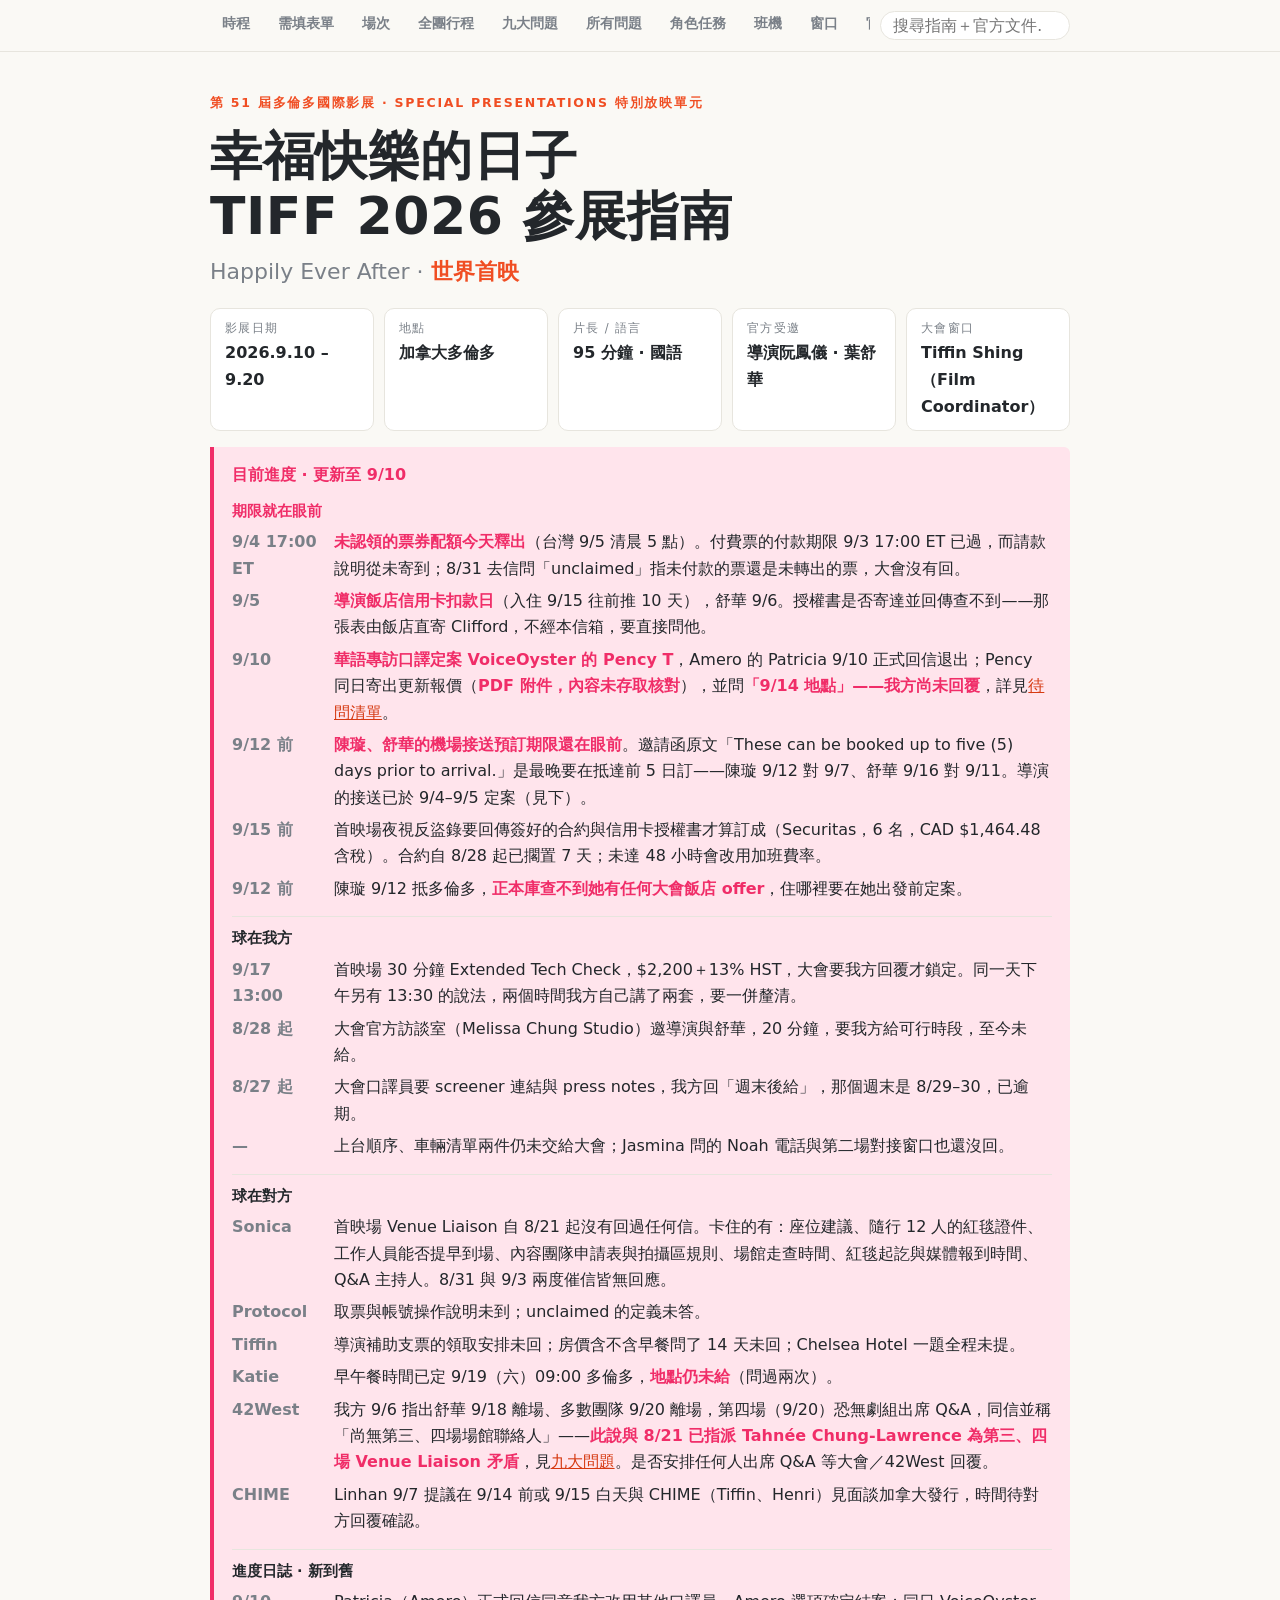
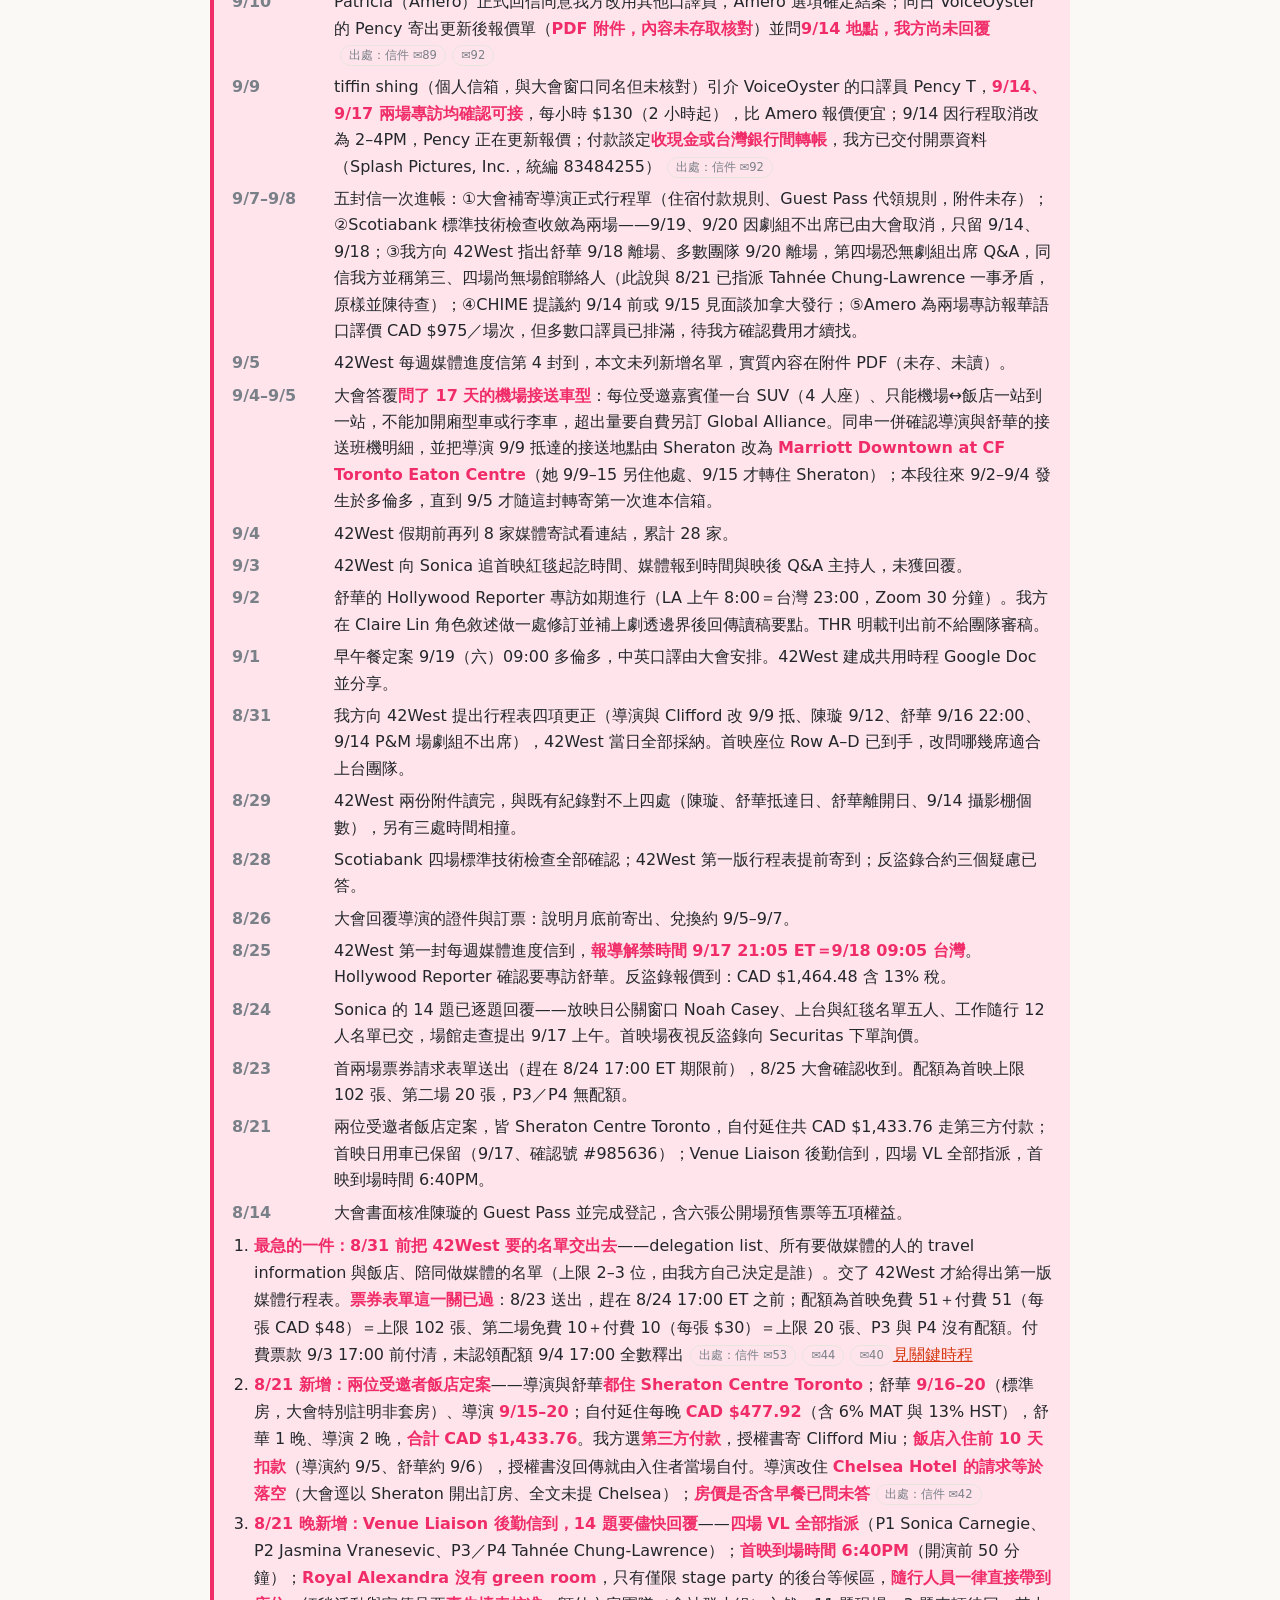
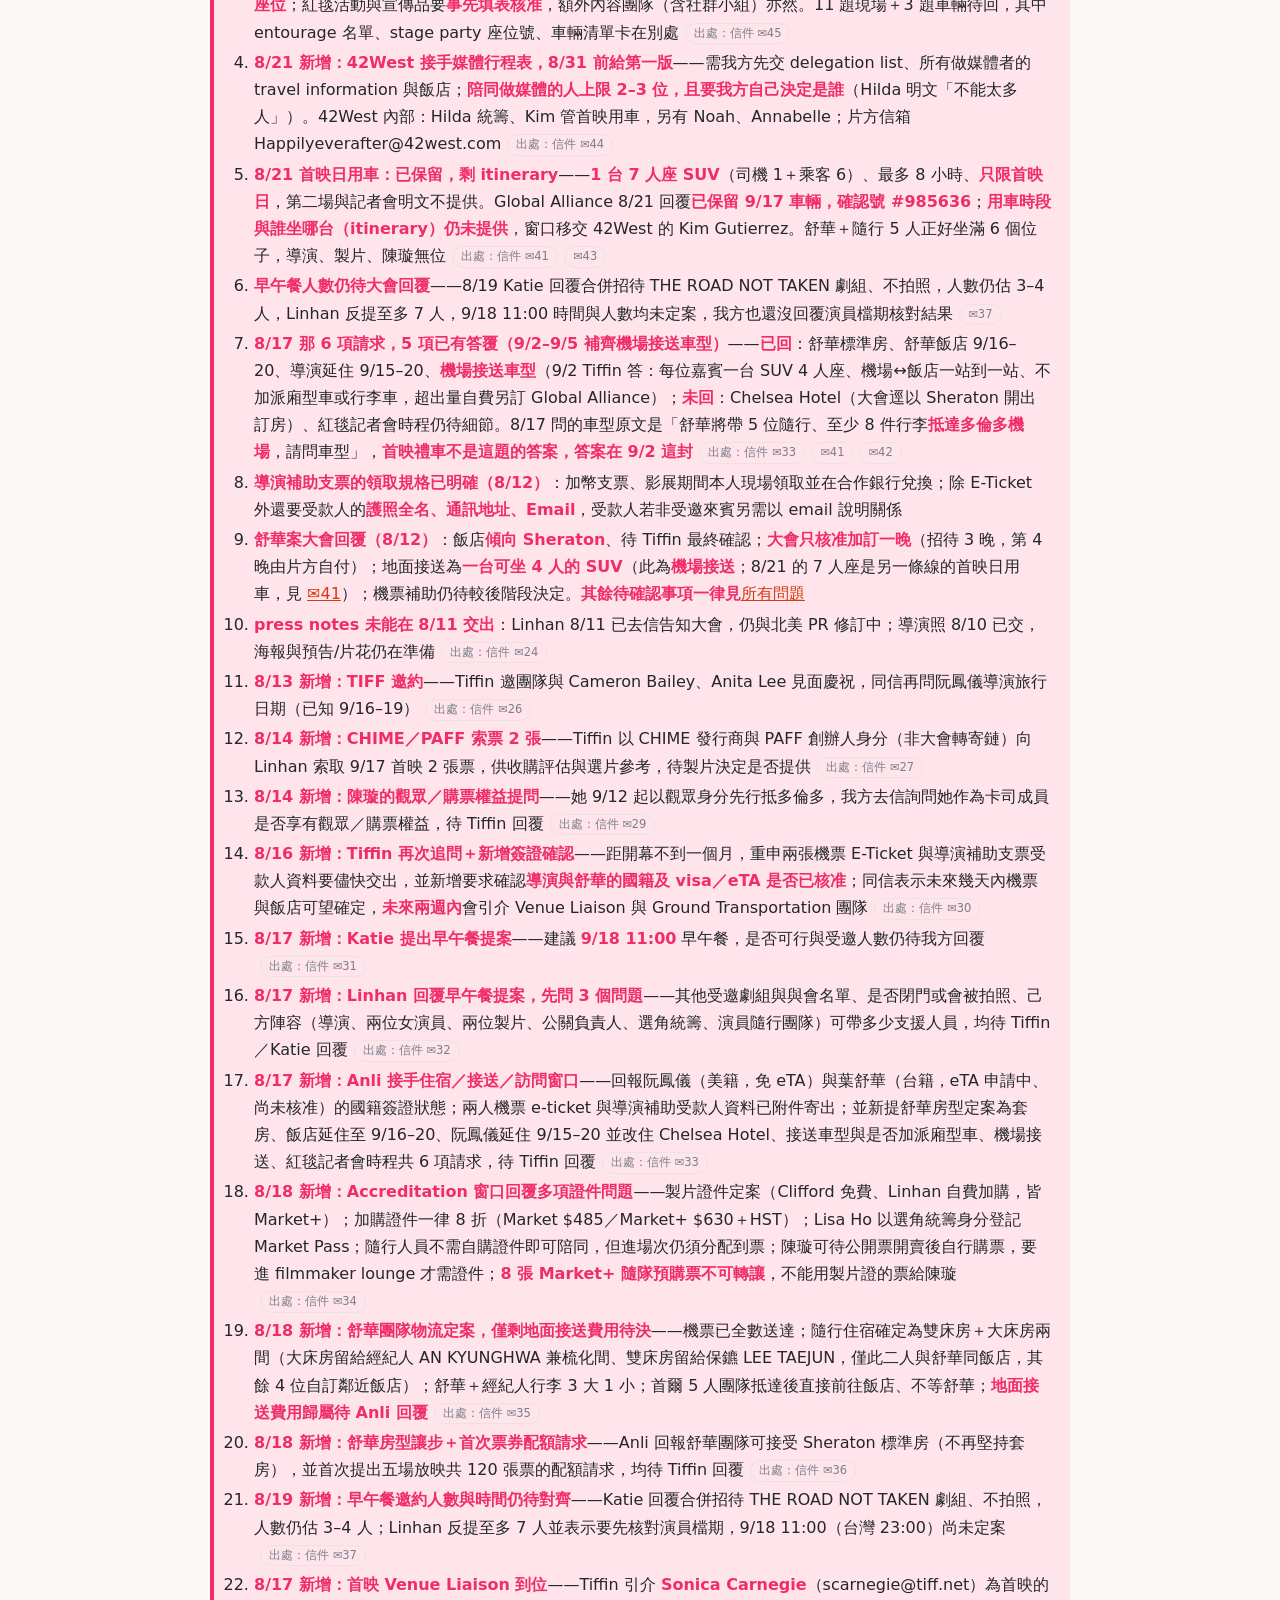
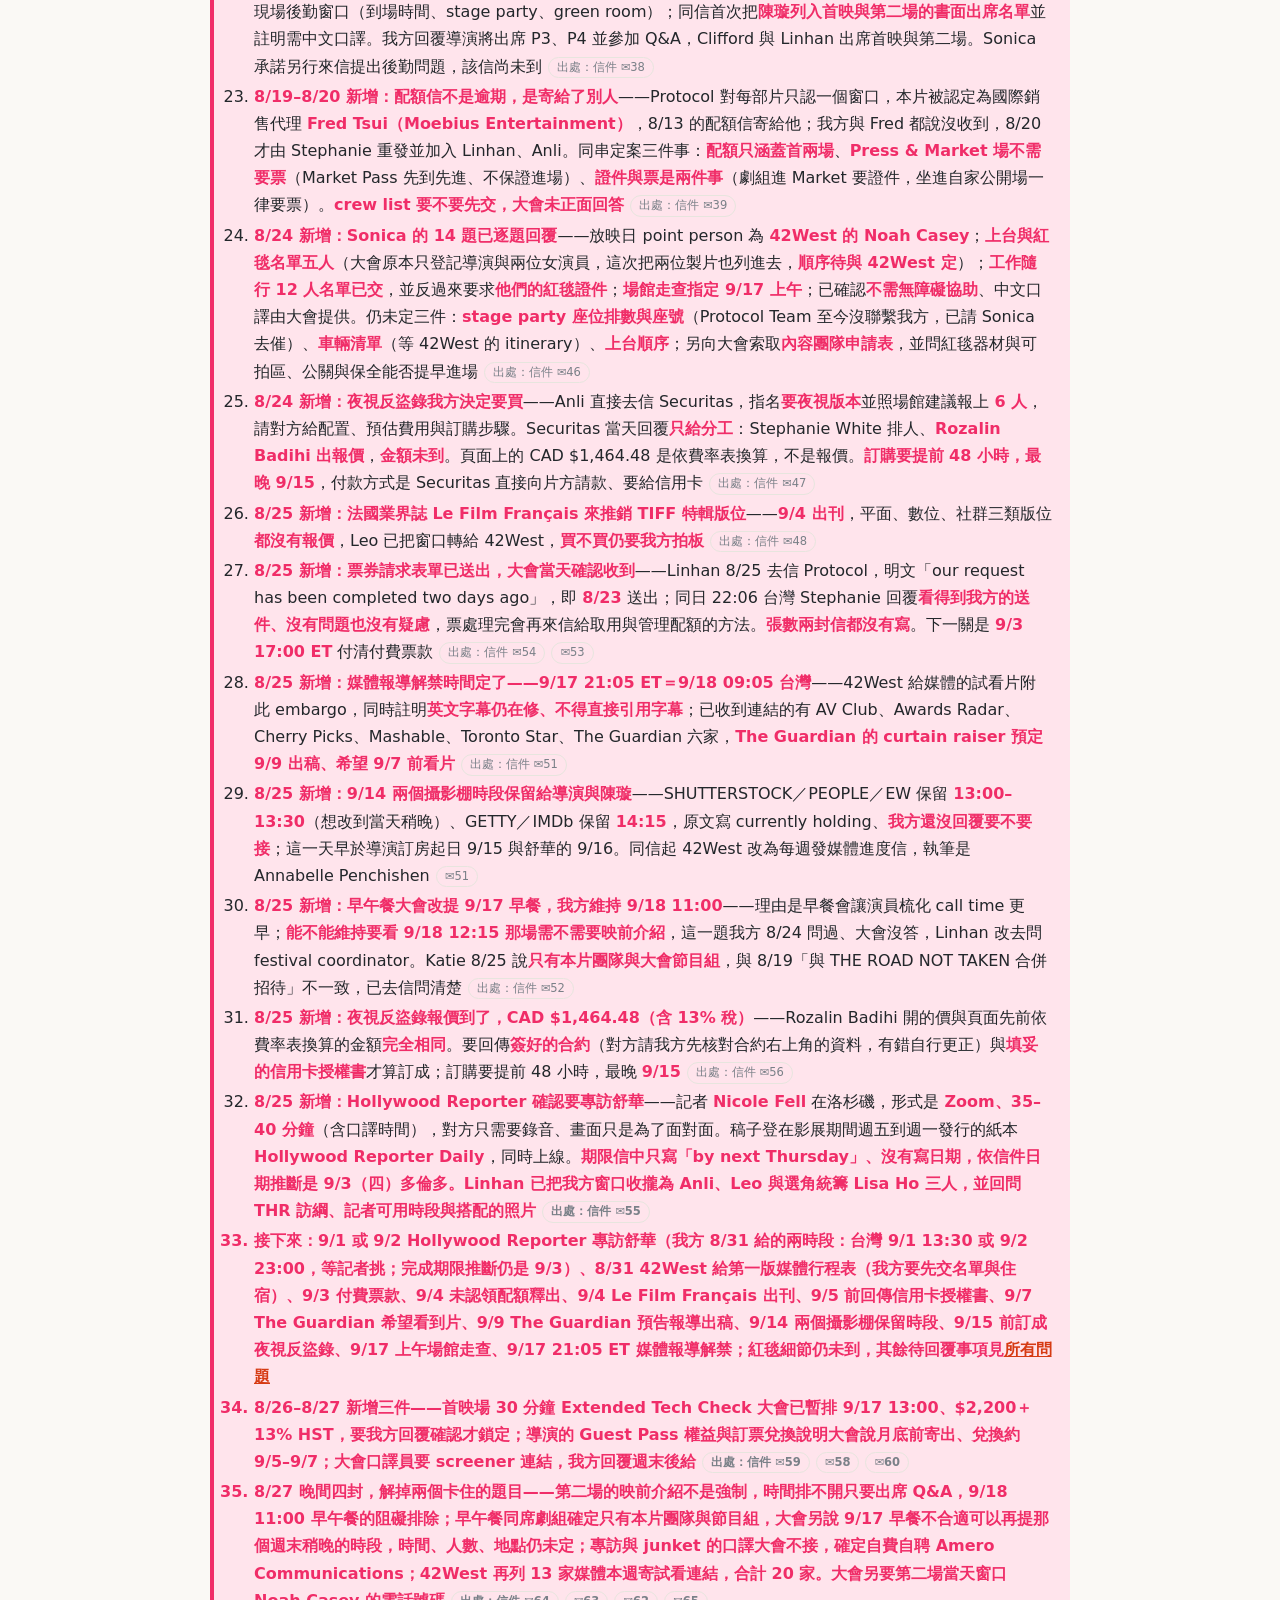
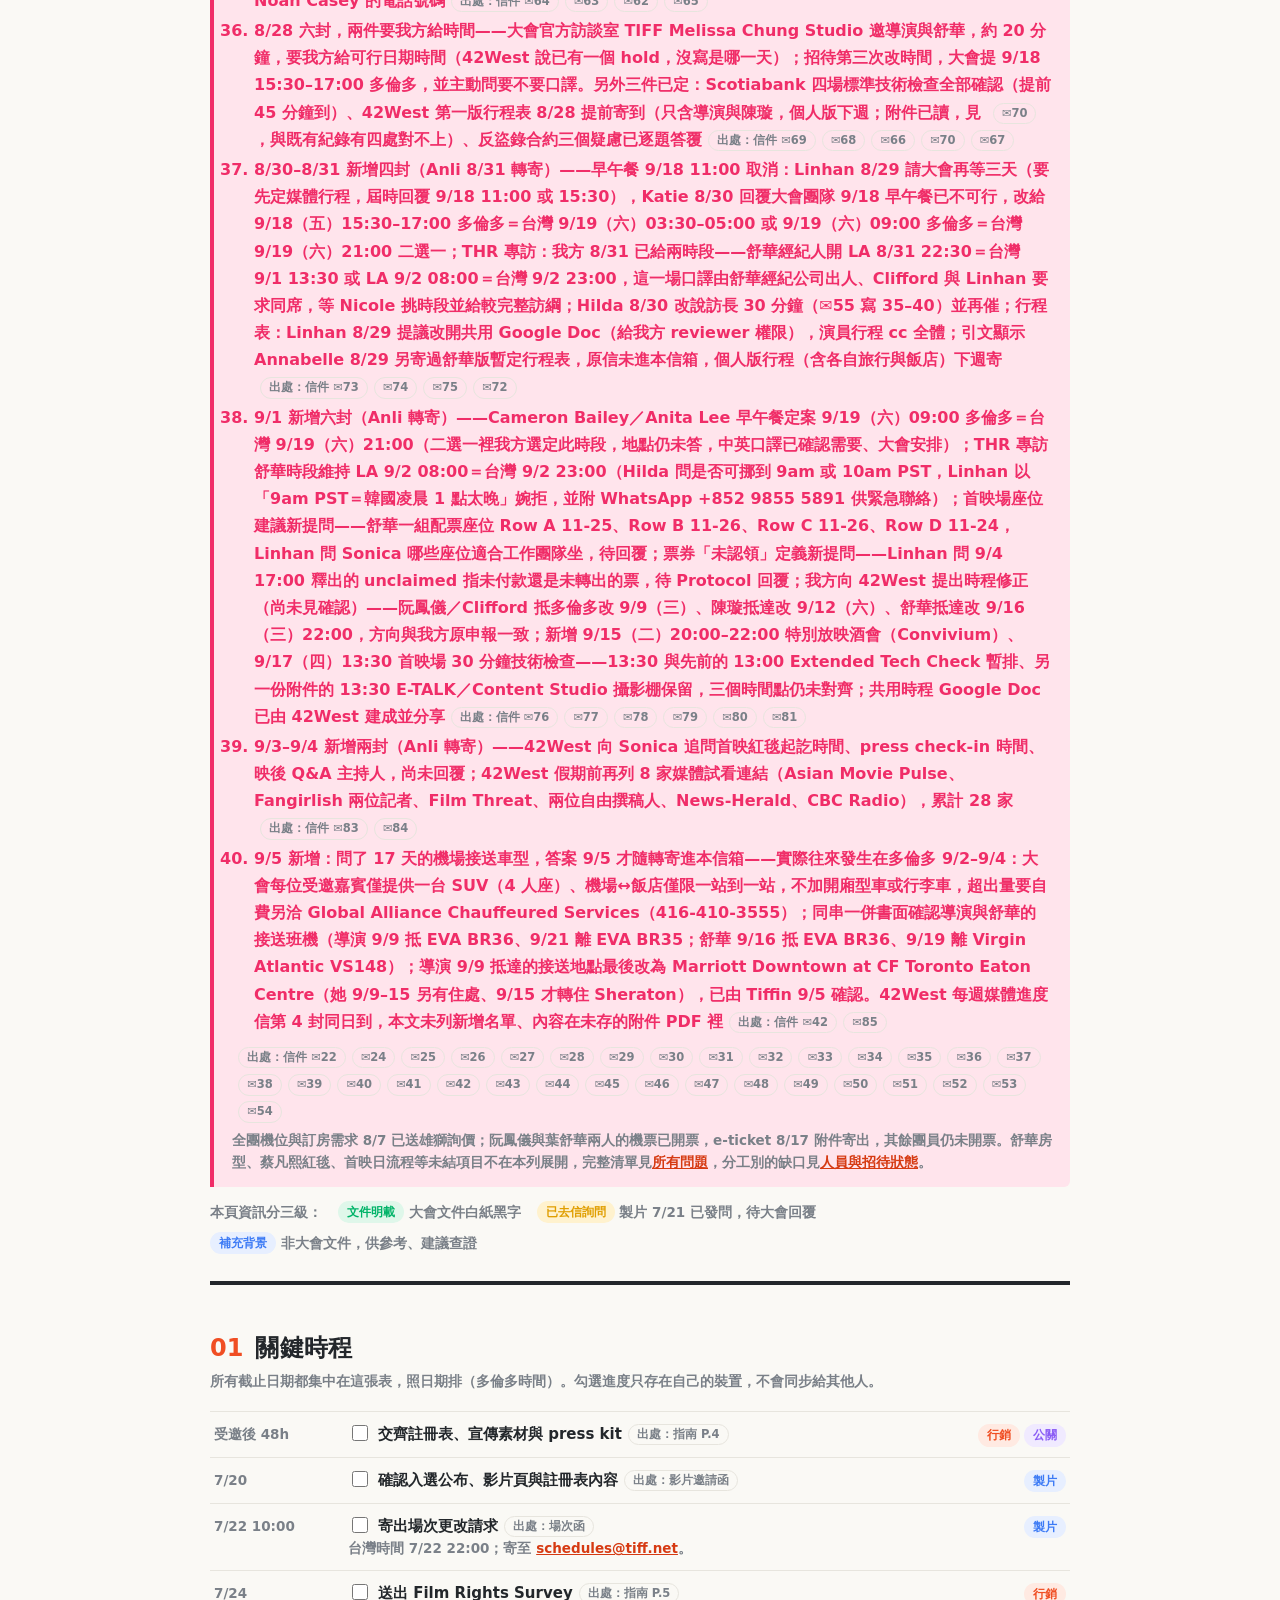
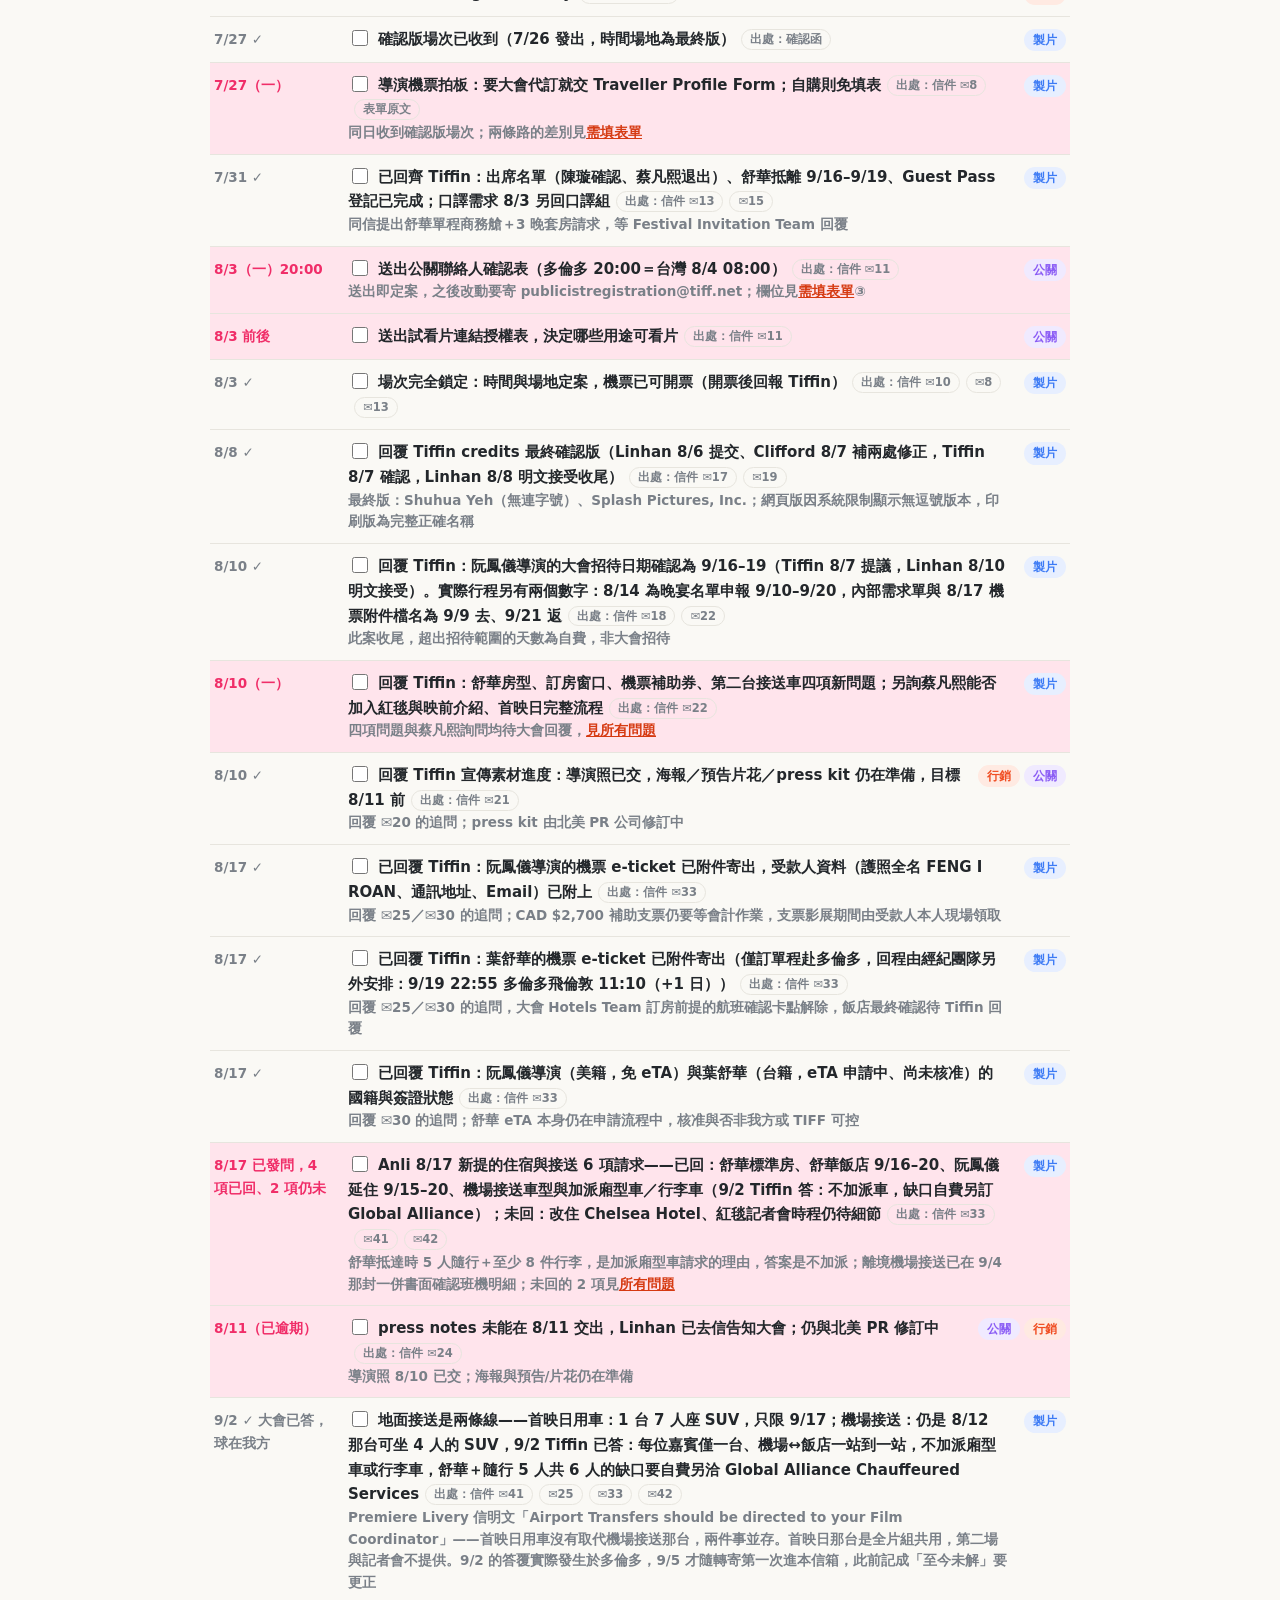
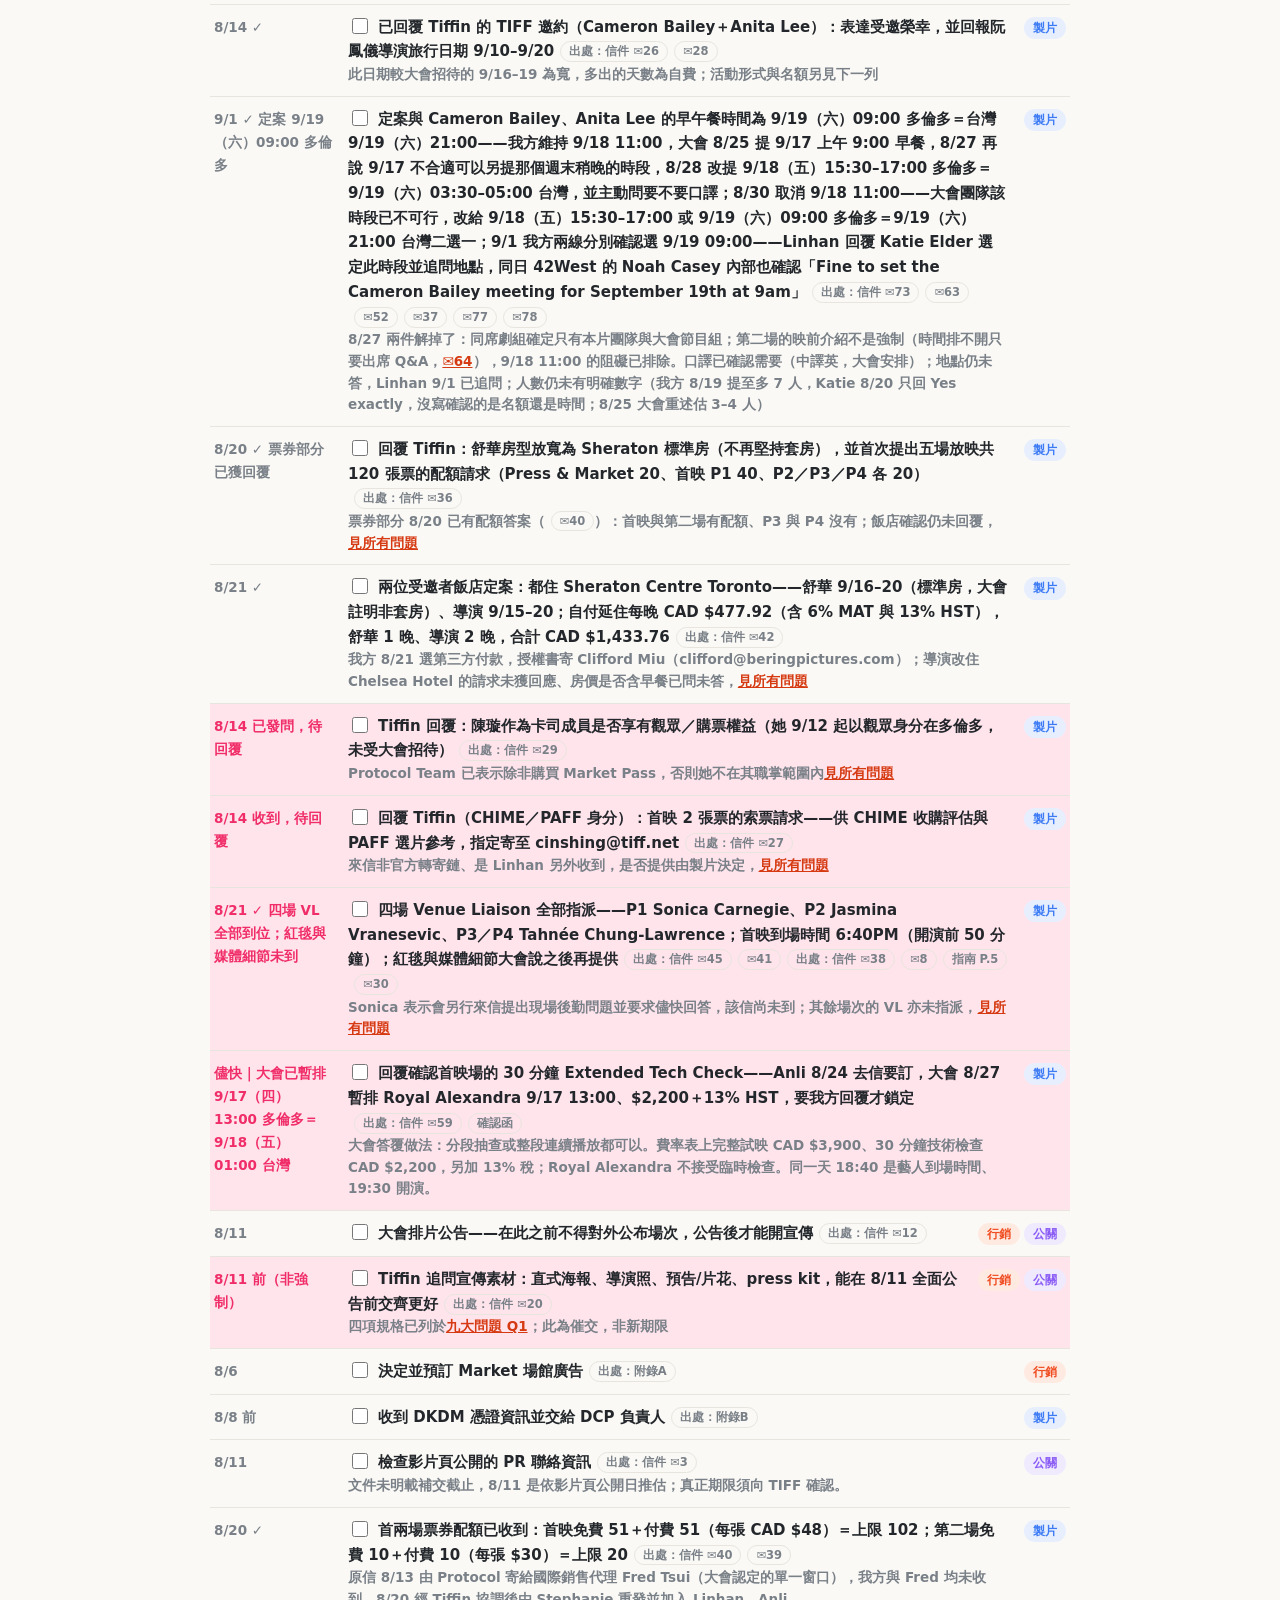
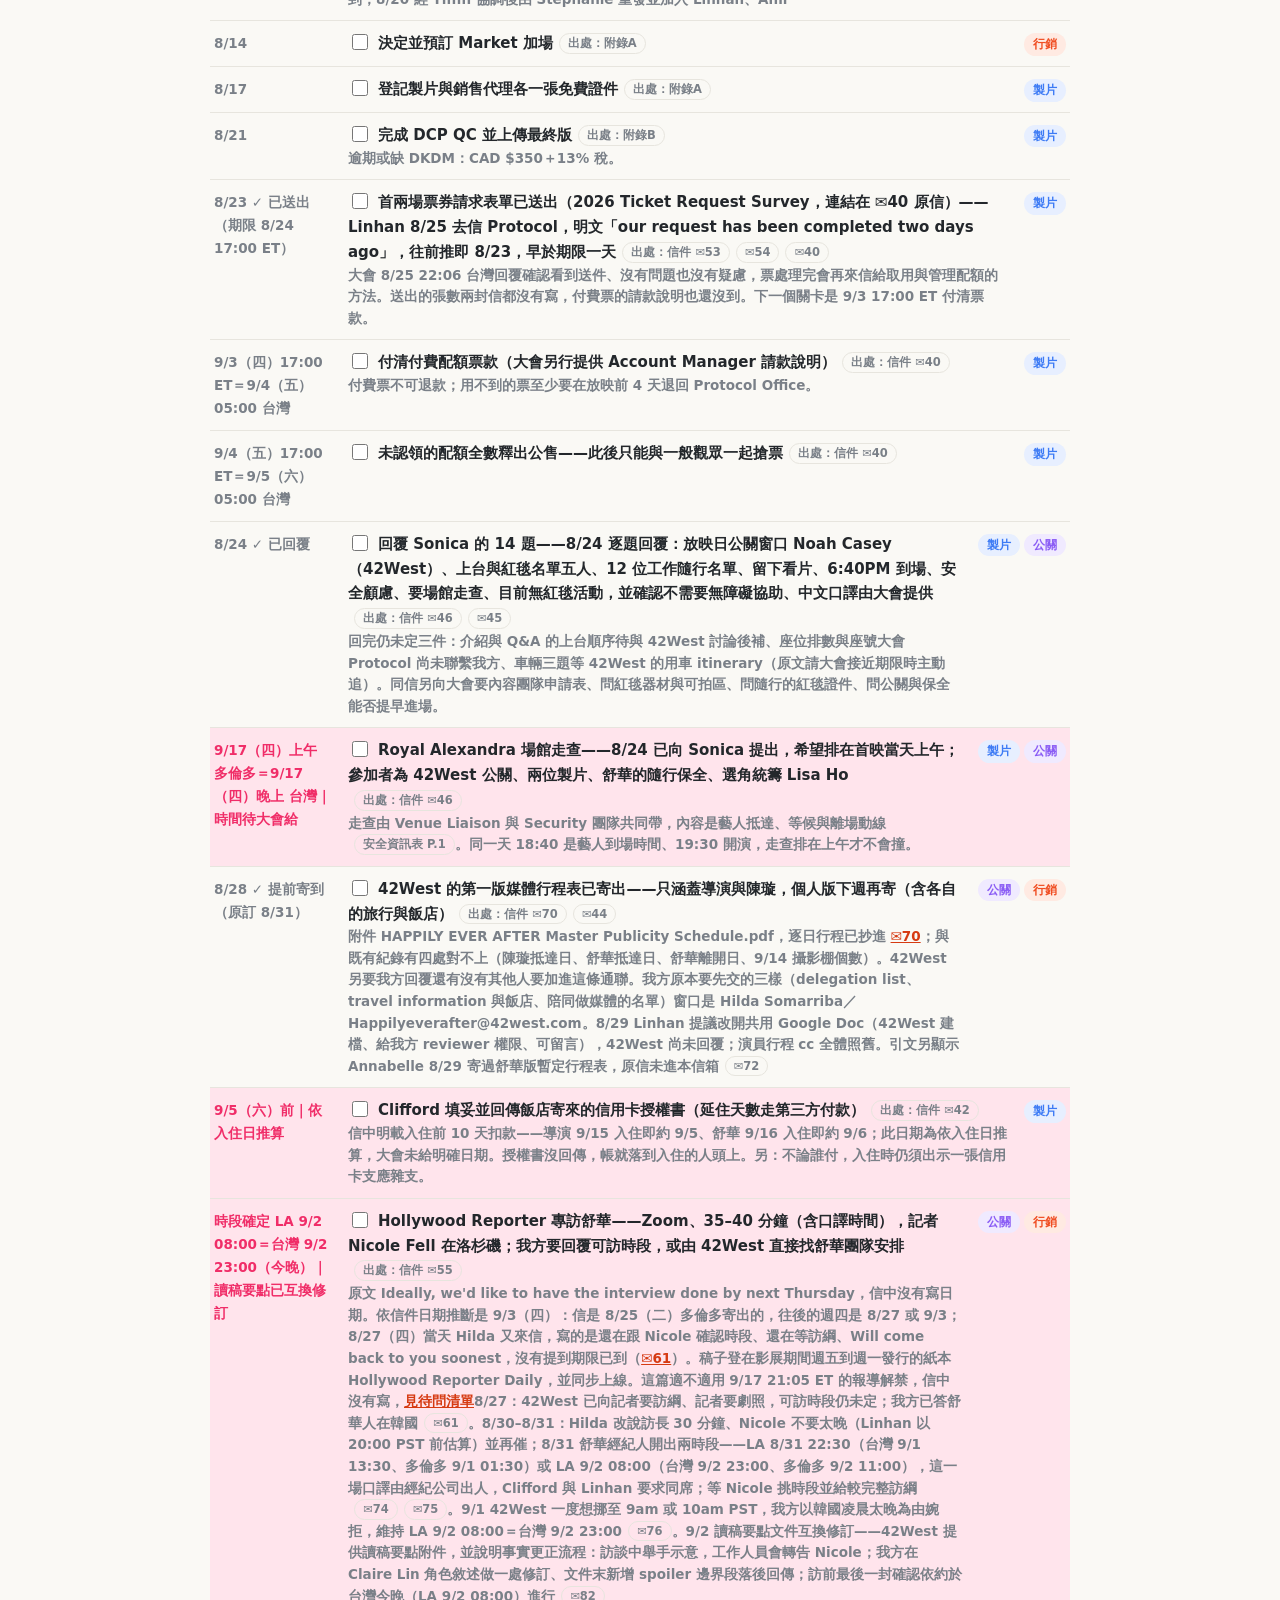
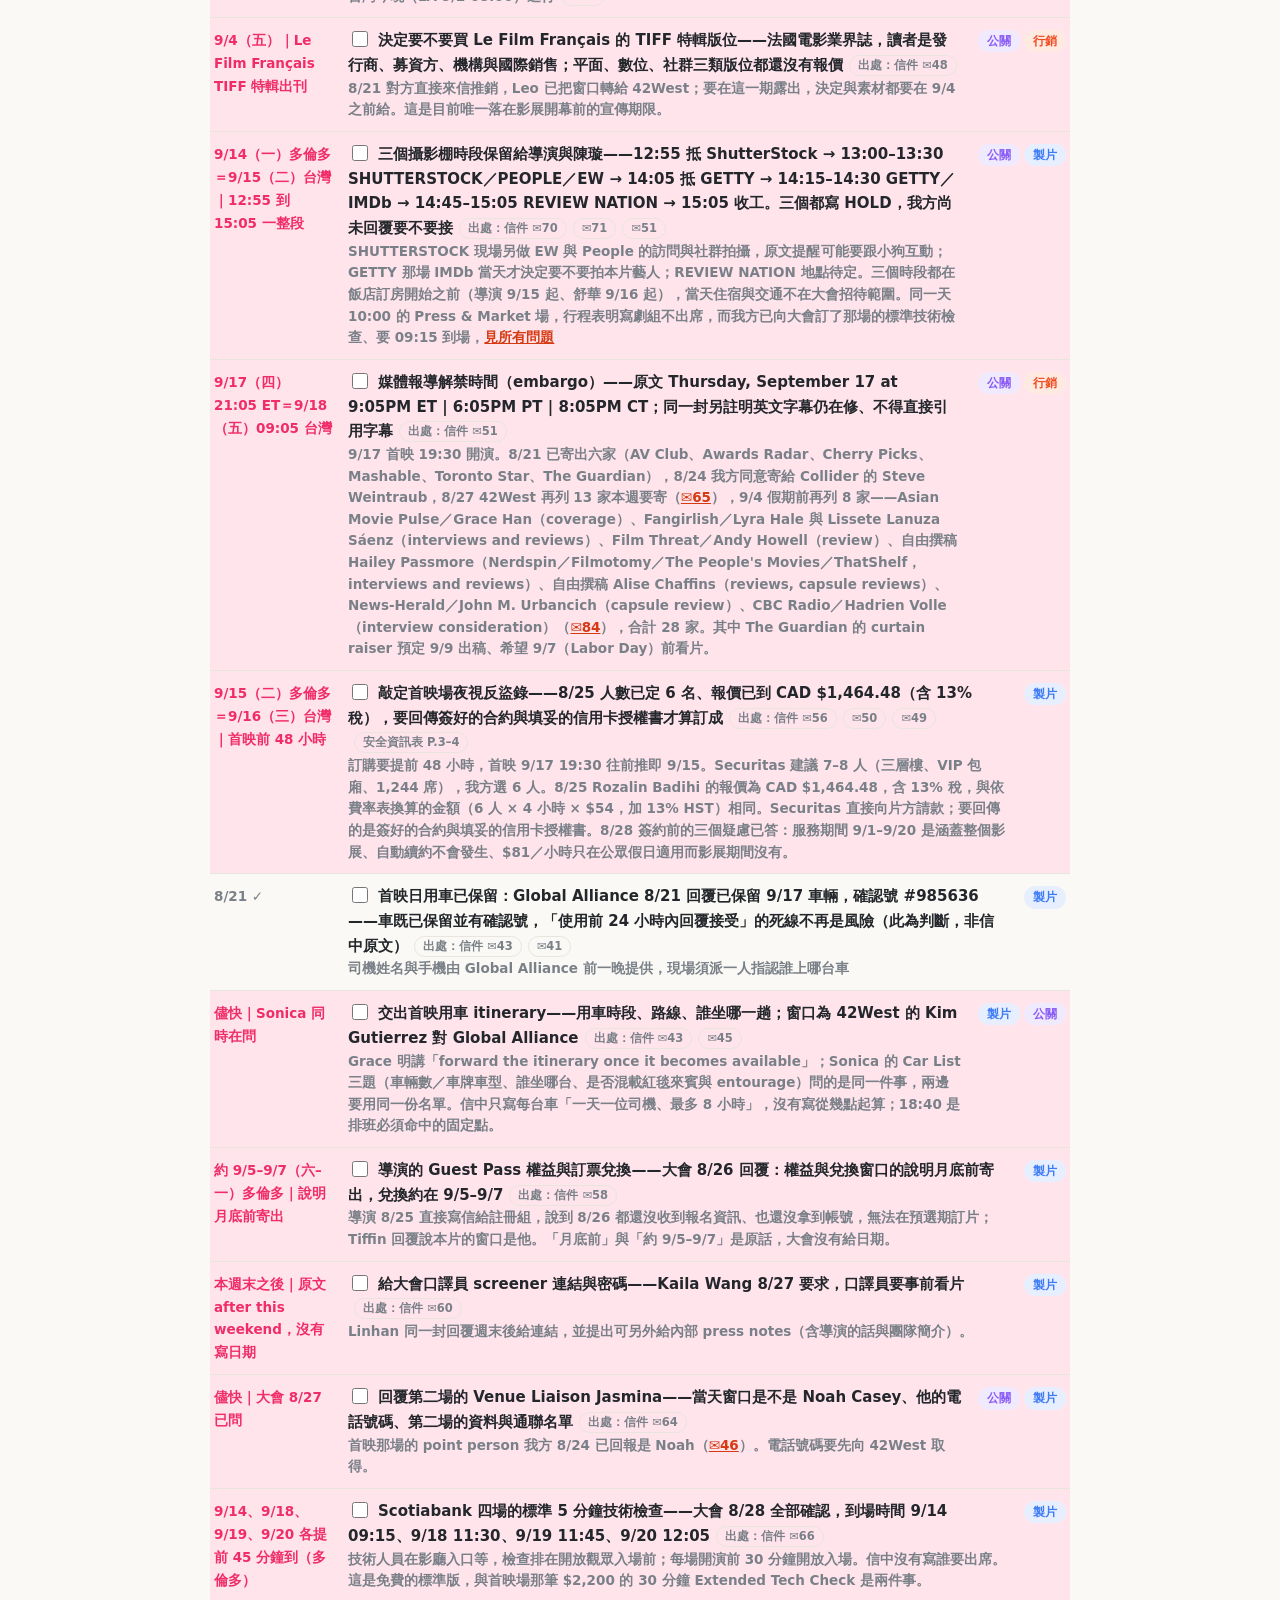
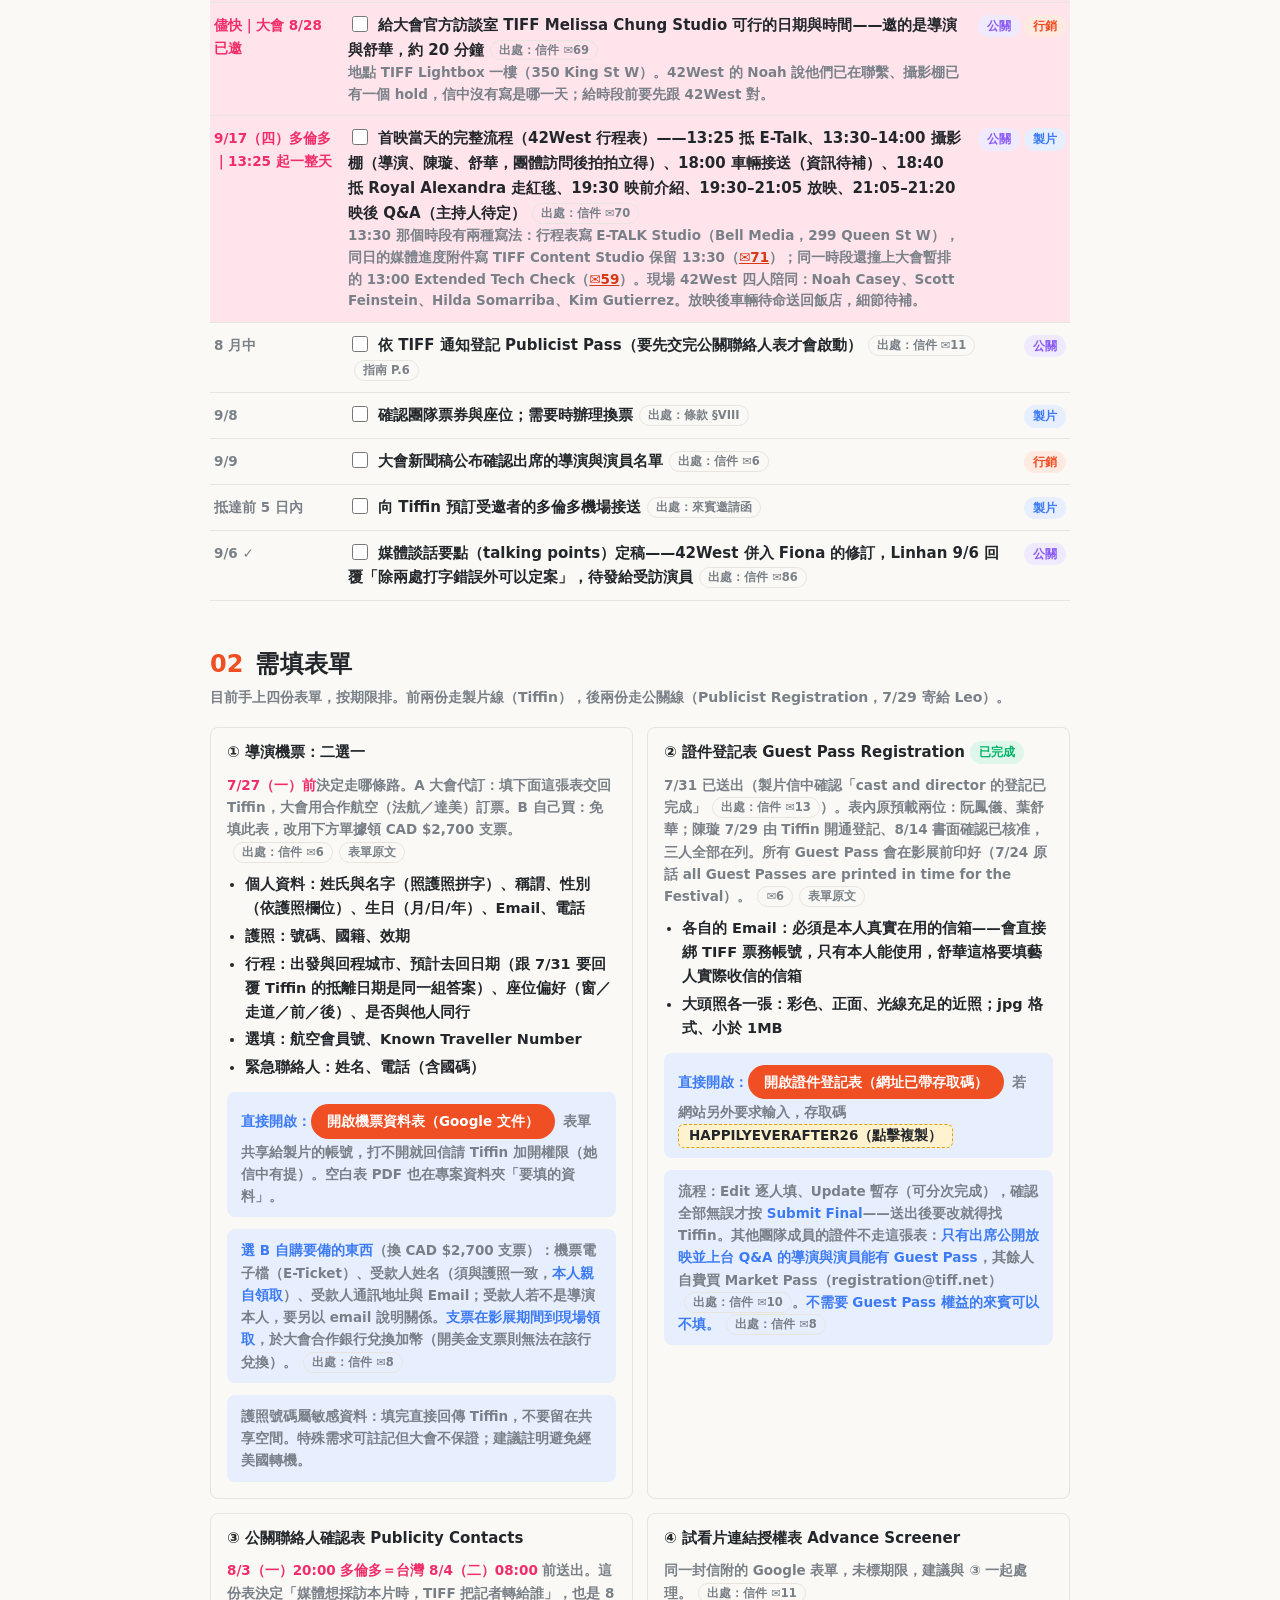
==== commit 9961fcc7: "update 2026-09-11" ====
--- a/index.html
+++ b/index.html
@@ -450,13 +450,13 @@
   </div>
 
   <div class="alert" id="status-alert">
-    <b id="status-title">目前進度 · 更新至 9/9</b>
+    <b id="status-title">目前進度 · 更新至 9/10</b>
 
 <div class="pgsec pghot">期限就在眼前</div>
 <ul class="pglog">
 <li><span class="d">9/4 17:00 ET</span><span class="t"><span class="hot">未認領的票券配額今天釋出</span>（台灣 9/5 清晨 5 點）。付費票的付款期限 9/3 17:00 ET 已過，而請款說明從未寄到；8/31 去信問「unclaimed」指未付款的票還是未轉出的票，大會沒有回。</span></li>
 <li><span class="d">9/5</span><span class="t"><span class="hot">導演飯店信用卡扣款日</span>（入住 9/15 往前推 10 天），舒華 9/6。授權書是否寄達並回傳查不到——那張表由飯店直寄 Clifford，不經本信箱，要直接問他。</span></li>
-<li><span class="d">9/9</span><span class="t"><span class="hot">華語專訪口譯改走另一位——VoiceOyster 的 Pency T</span>，經 tiffin shing（個人信箱，與大會窗口 Tiffin Shing 同名，關係未經核對）引介，<b>9/14、9/17 兩場均確認可接</b>，每小時 $130（2 小時起），比 Amero 每場次 $975 便宜；9/14 時數因我方行程異動改為 2–4PM，<b>更新後報價尚未收到</b>，詳見<a href="#asks">待問清單</a>。</span></li>
+<li><span class="d">9/10</span><span class="t"><span class="hot">華語專訪口譯定案 VoiceOyster 的 Pency T</span>，Amero 的 Patricia 9/10 正式回信退出；Pency 同日寄出更新報價（<b>PDF 附件，內容未存取核對</b>），並問<b>「9/14 地點」——我方尚未回覆</b>，詳見<a href="#asks">待問清單</a>。</span></li>
 <li><span class="d">9/12 前</span><span class="t"><span class="hot">陳璇、舒華的機場接送預訂期限還在眼前</span>。邀請函原文「These can be booked up to five (5) days prior to arrival.」是最晚要在抵達前 5 日訂——陳璇 9/12 對 9/7、舒華 9/16 對 9/11。導演的接送已於 9/4–9/5 定案（見下）。</span></li>
 <li><span class="d">9/15 前</span><span class="t">首映場夜視反盜錄要回傳簽好的合約與信用卡授權書才算訂成（Securitas，6 名，CAD $1,464.48 含稅）。合約自 8/28 起已擱置 7 天；未達 48 小時會改用加班費率。</span></li>
 <li><span class="d">9/12 前</span><span class="t">陳璇 9/12 抵多倫多，<span class="hot">正本庫查不到她有任何大會飯店 offer</span>，住哪裡要在她出發前定案。</span></li>
@@ -482,6 +482,7 @@
 
 <div class="pgsec">進度日誌 · 新到舊</div>
 <ul class="pglog">
+<li><span class="d">9/10</span><span class="t">Patricia（Amero）正式回信同意我方改用其他口譯員，Amero 選項確定結案；同日 VoiceOyster 的 Pency 寄出更新後報價單（<b>PDF 附件，內容未存取核對</b>）並問<b>9/14 地點，我方尚未回覆</b><a class="src" href="#doc-email-e89">出處：信件 ✉89</a><a class="src" href="#doc-email-e92">✉92</a></span></li>
 <li><span class="d">9/9</span><span class="t">tiffin shing（個人信箱，與大會窗口同名但未核對）引介 VoiceOyster 的口譯員 Pency T，<b>9/14、9/17 兩場專訪均確認可接</b>，每小時 $130（2 小時起），比 Amero 報價便宜；9/14 因行程取消改為 2–4PM，Pency 正在更新報價；付款談定<b>收現金或台灣銀行間轉帳</b>，我方已交付開票資料（Splash Pictures, Inc.，統編 83484255）<a class="src" href="#doc-email-e92">出處：信件 ✉92</a></span></li>
 <li><span class="d">9/7–9/8</span><span class="t">五封信一次進帳：①大會補寄導演正式行程單（住宿付款規則、Guest Pass 代領規則，附件未存）；②Scotiabank 標準技術檢查收斂為兩場——9/19、9/20 因劇組不出席已由大會取消，只留 9/14、9/18；③我方向 42West 指出舒華 9/18 離場、多數團隊 9/20 離場，第四場恐無劇組出席 Q&amp;A，同信我方並稱第三、四場尚無場館聯絡人（此說與 8/21 已指派 Tahnée Chung-Lawrence 一事矛盾，原樣並陳待查）；④CHIME 提議約 9/14 前或 9/15 見面談加拿大發行；⑤Amero 為兩場專訪報華語口譯價 CAD $975／場次，但多數口譯員已排滿，待我方確認費用才續找。</span></li>
 <li><span class="d">9/5</span><span class="t">42West 每週媒體進度信第 4 封到，本文未列新增名單，實質內容在附件 PDF（未存、未讀）。</span></li>
@@ -1071,7 +1072,7 @@
       <ul>
         <li data-st="them"><b class="qt">Publicist Pass 名額<span class="st them">待對方</span></b>本片 <b>Publicist Pass 上限幾張</b>——決定 PR 團隊編制；藝人個人公關也占額度<details class="trace"><summary>過程</summary><div class="chat"><div class="msg p3"><span class="nm">Flabia Vigo</span><div class="bb">公關證件登記說明；要先交公關聯絡人表才會啟動<a class="src" href="#doc-email-e11">✉11</a></div><span class="tm">7/29</span></div></div><div class="concl"><b>起於</b> 7/29 · <b>24 天</b> · <b>目前</b>：名額上限未答，球在公關線</div></details></li>
         <li data-st="them"><b class="qt">公關聯絡人表截止日<span class="st them">待對方</span></b><b>Publicity Contacts Confirmation 的真正截止日</b><details class="trace"><summary>過程</summary><div class="chat"><div class="msg p3"><span class="nm">Flabia Vigo</span><div class="bb">信中載 8/3 20:00 EDT，送出即定案，之後改動要另寄信<a class="src" href="#doc-email-e11">✉11</a></div><span class="tm">7/29</span></div></div><div class="concl"><b>起於</b> 7/29 · <b>24 天</b> · <b>目前</b>：補交是否另有期限未答</div></details></li>
-        <li data-st="us"><b class="qt">訪問（junket）怎麼對接<span class="st them">待對方</span></b><span class="chip hot">9/9 口譯員已找到，報價待更新</span>大會與媒體端的訪問安排（junket）如何對接——通常由自聘 publicist 主導。<b>口譯這一段 8/27 已定死</b>：junket 與專訪的口譯大會不接，自行找 Amero Communications。<b>9/6（多倫多）Anli 直接聯繫 Amero</b>，為 <b>9/14 12:00–3:00PM、9/17 1:00–2:30PM</b> 兩場專訪找中英口譯。Patricia Beiger <b>9/8 回報價</b>：華語半日費 <b>每場次 $975 加幣</b>（含備稿時間），另需提前提供 screener 與備稿資料；確定訂位須先付款，<b>刷卡加收 $72.57 手續費，或改電匯</b>。<b>Patricia 9/8 也明講「大家都排滿了，還在找」</b>，要我方先確認費用可接受才會<b>繼續找人</b>——<b>目前口譯員尚未敲定</b>，9/10 就開幕<a class="src" href="#doc-email-e62">出處：信件 ✉62</a><a class="src" href="#doc-email-e89">✉89</a>。<b>9/9 新進展：改走 VoiceOyster 的 Pency T</b>，經 tiffin shing（個人信箱 tiffinshing@gmail.com，與大會窗口 Tiffin Shing 同名，關係未經核對）引介，<b>兩場均確認可接</b>；報價<b>每小時 $130、2 小時起算</b>——原始報價 9/14（3 小時）$390＋里程 $65.70＋停車 $21，9/17（2 小時）$260＋里程 $65.70＋停車 $21，另加 13% 稅，比 Amero 每場次 $975 便宜；<b>9/9 因我方行程異動，9/14 時數改為 2–4PM（2 小時），更新後報價尚未收到</b>；付款方式我方原問可否用台灣信用卡，Pency 表示只能收現金、Interac e-Transfer 或支票，<b>最終談定收現金或台灣銀行間轉帳</b>；我方已提供 Splash Pictures, Inc. 開票資料（統編 83484255、台北市大安區光復南路 696 號 9F-3）待她開立發票<a class="src" href="#doc-email-e92">✉92</a><details class="trace"><summary>過程</summary><div class="chat"><div class="msg p3 key"><span class="nm">Hilda</span><div class="bb">42West 接手卡司與導演的媒體行程表，8/31 給第一版<a class="src" href="#doc-email-e44">✉44</a></div><span class="tm">8/21</span></div><div class="msg us"><span class="nm">Anli</span><div class="bb">直接聯繫 Amero，為 9/14、9/17 兩場專訪找華語口譯<a class="src" href="#doc-email-e89">✉89</a></div><span class="tm">9/6</span></div><div class="msg p3 key"><span class="nm">Patricia（Amero）</span><div class="bb">報價每場次 $975＋付款手續費／電匯；多數口譯員已排滿，待我方確認費用才繼續找<a class="src" href="#doc-email-e89">✉89</a></div><span class="tm">9/8</span></div><div class="msg p3 key"><span class="nm">tiffin shing（個人信箱）</span><div class="bb">引介 VoiceOyster 的 Pency T，兩場專訪均可接<a class="src" href="#doc-email-e92">✉92</a></div><span class="tm">9/8</span></div><div class="msg p3 key"><span class="nm">Pency T</span><div class="bb">報價每小時 $130（2 小時起），9/14、9/17 兩場均可接<a class="src" href="#doc-email-e92">✉92</a></div><span class="tm">9/9</span></div><div class="msg us"><span class="nm">Linhan</span><div class="bb">9/14 時數因行程異動改為 2–4PM，請 Pency 更新報價；提供開票資料<a class="src" href="#doc-email-e92">✉92</a></div><span class="tm">9/9</span></div><div class="msg p3 key"><span class="nm">Pency T</span><div class="bb">同意收現金或台灣銀行間轉帳，將更新報價<a class="src" href="#doc-email-e92">✉92</a></div><span class="tm">9/9</span></div></div><div class="concl"><b>起於</b> 8/2 · <b>目前</b>：<b>球在對方</b>——等 Pency 依新時數更新報價與發票，<b>兩場口譯員已確認可接、風險大幅降低</b></div></details></li>
+        <li data-st="us"><b class="qt">訪問（junket）怎麼對接<span class="st us">待我方</span></b><span class="chip hot">9/10 口譯定案，待覆 9/14 地點</span>大會與媒體端的訪問安排（junket）如何對接——通常由自聘 publicist 主導。<b>口譯這一段 8/27 已定死</b>：junket 與專訪的口譯大會不接，自行找 Amero Communications。<b>9/6（多倫多）Anli 直接聯繫 Amero</b>，為 <b>9/14 12:00–3:00PM、9/17 1:00–2:30PM</b> 兩場專訪找中英口譯。Patricia Beiger <b>9/8 回報價</b>：華語半日費 <b>每場次 $975 加幣</b>（含備稿時間），另需提前提供 screener 與備稿資料；確定訂位須先付款，<b>刷卡加收 $72.57 手續費，或改電匯</b>。<b>Patricia 9/8 也明講「大家都排滿了，還在找」</b>，要我方先確認費用可接受才會<b>繼續找人</b>——<b>目前口譯員尚未敲定</b>，9/10 就開幕<a class="src" href="#doc-email-e62">出處：信件 ✉62</a><a class="src" href="#doc-email-e89">✉89</a>。<b>9/9 新進展：改走 VoiceOyster 的 Pency T</b>，經 tiffin shing（個人信箱 tiffinshing@gmail.com，與大會窗口 Tiffin Shing 同名，關係未經核對）引介，<b>兩場均確認可接</b>；報價<b>每小時 $130、2 小時起算</b>——原始報價 9/14（3 小時）$390＋里程 $65.70＋停車 $21，9/17（2 小時）$260＋里程 $65.70＋停車 $21，另加 13% 稅，比 Amero 每場次 $975 便宜；<b>9/9 因我方行程異動，9/14 時數改為 2–4PM（2 小時），更新後報價尚未收到</b>；付款方式我方原問可否用台灣信用卡，Pency 表示只能收現金、Interac e-Transfer 或支票，<b>最終談定收現金或台灣銀行間轉帳</b>；我方已提供 Splash Pictures, Inc. 開票資料（統編 83484255、台北市大安區光復南路 696 號 9F-3）待她開立發票<a class="src" href="#doc-email-e92">✉92</a><details class="trace"><summary>過程</summary><div class="chat"><div class="msg p3 key"><span class="nm">Hilda</span><div class="bb">42West 接手卡司與導演的媒體行程表，8/31 給第一版<a class="src" href="#doc-email-e44">✉44</a></div><span class="tm">8/21</span></div><div class="msg us"><span class="nm">Anli</span><div class="bb">直接聯繫 Amero，為 9/14、9/17 兩場專訪找華語口譯<a class="src" href="#doc-email-e89">✉89</a></div><span class="tm">9/6</span></div><div class="msg p3 key"><span class="nm">Patricia（Amero）</span><div class="bb">報價每場次 $975＋付款手續費／電匯；多數口譯員已排滿，待我方確認費用才繼續找<a class="src" href="#doc-email-e89">✉89</a></div><span class="tm">9/8</span></div><div class="msg p3 key"><span class="nm">tiffin shing（個人信箱）</span><div class="bb">引介 VoiceOyster 的 Pency T，兩場專訪均可接<a class="src" href="#doc-email-e92">✉92</a></div><span class="tm">9/8</span></div><div class="msg p3 key"><span class="nm">Pency T</span><div class="bb">報價每小時 $130（2 小時起），9/14、9/17 兩場均可接<a class="src" href="#doc-email-e92">✉92</a></div><span class="tm">9/9</span></div><div class="msg us"><span class="nm">Linhan</span><div class="bb">9/14 時數因行程異動改為 2–4PM，請 Pency 更新報價；提供開票資料<a class="src" href="#doc-email-e92">✉92</a></div><span class="tm">9/9</span></div><div class="msg p3 key"><span class="nm">Pency T</span><div class="bb">同意收現金或台灣銀行間轉帳，將更新報價<a class="src" href="#doc-email-e92">✉92</a></div><span class="tm">9/9</span></div><div class="msg p3 key"><span class="nm">Patricia（Amero）</span><div class="bb">正式回信同意我方改用其他口譯員，Amero 選項結案<a class="src" href="#doc-email-e89">✉89</a></div><span class="tm">9/10</span></div><div class="msg p3 key"><span class="nm">Pency T</span><div class="bb">寄出更新報價 PDF，問 9/14 地點<a class="src" href="#doc-email-e92">✉92</a></div><span class="tm">9/10</span></div></div><div class="concl"><b>起於</b> 8/2 · <b>目前</b>：<b>口譯已定案為 VoiceOyster 的 Pency T</b>，Amero 選項 9/10 確定結案；<b>球在我方</b>——要回覆 Pency 問的 <b>9/14 地點</b>，且她寄來的更新報價 <b>PDF 尚未核對金額</b></div></details></li>
       </ul>
       <h5 style="margin-top:14px">⑦ DCP／技術 — <a href="mailto:slandry@tiff.net">slandry@tiff.net</a> / <a href="mailto:technical@tiff.net">technical@tiff.net</a></h5>
       <ul>
@@ -1305,7 +1306,7 @@
       <tbody>
         <tr><td>總窗口（註冊、素材、受邀者旅宿、簽證）</td><td>Tiffin Shing · <a class="mono" href="mailto:cinshing@tiff.net">cinshing@tiff.net</a></td></tr>
         <tr><td>公開場口譯（大會提供）</td><td>Kaila Wang（Interpreter Manager）· <a class="mono" href="mailto:interpretermanager@tiff.net">interpretermanager@tiff.net</a></td></tr>
-        <tr><td>自辦活動口譯（junket／專訪，自費自聘）</td><td>Amero Communications · Patricia Beiger · 416 831 3363 · <a class="mono" href="mailto:p.beiger@amero.ca">p.beiger@amero.ca</a></td></tr>
+        <tr><td>自辦活動口譯（junket／專訪，實際聘用，9/10 定案）</td><td>VoiceOyster · Pency T · +1-416-856-6899 · <a class="mono" href="mailto:pency@voiceoyster.com">pency@voiceoyster.com</a>（大會原介紹 Amero Communications 的 Patricia Beiger，9/10 已確定改用此位）</td></tr>
         <tr><td>場次更改</td><td><a class="mono" href="mailto:schedules@tiff.net">schedules@tiff.net</a></td></tr>
         <tr><td>自家場次票券（配額、請求表單、退票）</td><td>Market Protocol Services · Stephanie · <a class="mono" href="mailto:protocol@tiff.net">protocol@tiff.net</a></td></tr>
         <tr><td>首映（9/17）現場後勤：到場時間、stage party、後台等候區</td><td>Sonica Carnegie（Venue Liaison）· <a class="mono" href="mailto:scarnegie@tiff.net">scarnegie@tiff.net</a> · 647.472.0807</td></tr>
@@ -2188,6 +2189,13 @@
         <p>Best Regards,</p>
         <p>Anli Lin</p>
         <p>Phone/What's app/LINE/Wechat：0955-520-809</p>
+        <p><b>Patricia Beiger &lt;p.beiger@amero.ca&gt; · 2026-09-10</b>　msgid:1a08bedc259949d3 · 正本：2026-09-10_1a08bedc259949d3.txt</p>
+        <p>Best, Anli</p>
+        <p>---------- 轉寄的郵件 --------- 寄件者： Patricia Beiger &lt;p.beiger@amero.ca&gt; 日期：2026年9月10日週四，上午4:39 主旨：Re: HAPPILY EVER AFTER – Interpreter Inquiry for TIFF 2026 收件者：Linhan Zhang &lt;linhan@beringpictures.com&gt; 副本：Patricia Beiger &lt;p.beiger@amero.ca&gt;, Anli Lin &lt;angelicaaa.lin@gmail.com&gt;, Clifford Miu &lt;clifford@beringpictures.com&gt;, 王豪Leo &lt;leo.wh95@gmail.com&gt;</p>
+        <p>Hi Linhan, I do appreciate the transparency. If you would rather go with the other company, please do so. Part of my job as an agent is to vet the people I hire so you don&#8217;t have to. I have seen his CV and as mentioned have worked with him many times in the past. He is a solid and experienced interpreter with experience in arts and entertainment, including TIFF. I have worked with TIFF for 21 years now and am pretty swamped at the moment, so I am fine with you taking the other interpreter. All the best, Patricia</p>
+        <p>Patricia Beiger, ATIO C. Tran. MAG accredited, Spanish Director Amero Communications Inc. M: +1 416 831 3363 p.beiger@amero.ca</p>
+        <p>On Wed, Sep 9, 2026 at 4:12 PM Linhan Zhang &lt;linhan@beringpictures.com&gt; wrote:</p>
+        <p>〔按：Patricia 這封正式回覆，同意我方改用其他口譯員（VoiceOyster 的 Pency T），Amero 選項確定結案。引文層（Linhan 9/9 回信原文，含 TIFF Content Studio／E-TALK／Rolling Stone 攝影棚交通與時段）與既有 <a href="#doc-email-e70">✉70</a>、<a href="#doc-email-e71">✉71</a> 記錄的行程重複，不重貼；完整引文見 mail-raw/2026-09-10_1a08bedc259949d3.txt。〕</p>
       </div>
       <div class="docpage" id="doc-email-e90">
         <div class="pgno">✉ 90 · 2026-09-08 · 主旨：Fwd: HAPPILY EVER AFTER – Standard Tech Checks · 本串正本見 mail-raw/（依 msgid 對照）</div>
@@ -2234,6 +2242,14 @@
         <p>On Wed, Sep 9, 2026 at 12:39 PM Pency T &lt;pency@voiceoyster.com&gt; wrote:</p>
         <p>&gt; Aha! Then let me update the quote.<br>&gt; I can take cash or if it works for you, you can deposit the corresponding<br>&gt; amount in TWD in my bank account in Taiwan.<br>&gt; Will that sound better?<br>&gt;<br>&gt; Regards,<br>&gt;<br>&gt; Pency :)<br>&gt; *VoiceOyster Interpretation &amp; Translation *<br>&gt; *Your Words, Pure as a Pearl! *<br>&gt; Tel: +1-416-856-6899 &lt;(416)%20856-6899&gt;<br>&gt; Fax:+1-416-628-2518 &lt;(416)%20628-2518&gt;<br>&gt; www.voiceoyster.com<br>&gt;<br>&gt;<br>&gt;<br>&gt; From: Linhan Zhang &lt;linhan@beringpictures.com&gt;<br>&gt; To: "Pency T"&lt;pency@voiceoyster.com&gt;<br>&gt; Cc: "Anli Lin"&lt;angelicaaa.lin@gmail.com&gt;, "tiffin shing"&lt;<br>&gt; tiffinshing@gmail.com&gt;, "Clifford Miu"&lt;clifford@beringpictures.com&gt;,<br>&gt; "王豪Leo"&lt;leo.wh95@gmail.com&gt;<br>&gt; Date: Wed, 09 Sep 2026 12:02:03 -0400<br>&gt; Subject: Re: Mandarin Interpreter Recommendation during TIFF<br>&gt;<br>&gt; Hi Pency,<br>&gt;<br>&gt; Thank you, but I should clarify that the schedule for Sep 17 is still on.<br>&gt; We would like to have you there as well. The only change was reducing the<br>&gt; work hours needed for Sep 14.<br>&gt;<br>&gt; The rest looks good.<br>&gt;<br>&gt; Are you only able to take E-Transfer or check?<br>&gt;<br>&gt; Kind regards,<br>&gt; --<br>&gt;<br>&gt; Linhan Zhang | 張林翰<br>&gt; Co-Founder, Bering Pictures | 聯合創始人 - 白令電影公司<br>&gt; Forbes 30 Under 30 Asia 2021<br>&gt; &lt;https://www.forbes.com/profile/bering-pictures/?list0under30-asia-the-arts&gt;<br>&gt; linhan@beringpictures.com<br>&gt; [US] +1 917-254-7576 &lt;(917)%20254-7576&gt;<br>&gt;<br>&gt;<br>&gt; On Wed, Sep 9, 2026 at 11:59 AM Pency T &lt;pency@voiceoyster.com&gt; wrote:<br>&gt;<br>&gt; Hi Linhan,<br>&gt;<br>&gt; Got it.<br>&gt;<br>&gt; I am not scheduled for Arrested Memory with TIFF this year.<br>&gt; I would love to work with them as well, if possible. :P<br>&gt;<br>&gt; Here comes the invoice!<br>&gt;<br>&gt;<br>&gt; Pency :)<br>&gt; *VoiceOyster Interpretation &amp; Translation *<br>&gt; *Your Words, Pure as a Pearl! *<br>&gt; Tel: +1-416-856-6899<br>&gt; Fax:+1-416-628-2518<br>&gt; www.voiceoyster.com<br>&gt;<br>&gt;<br>&gt;<br>&gt; From: Linhan Zhang &lt;linhan@beringpictures.com&gt;<br>&gt; To: "Pency T"&lt;pency@voiceoyster.com&gt;<br>&gt; Cc: "Anli Lin"&lt;angelicaaa.lin@gmail.com&gt;, "tiffin shing"&lt;<br>&gt; tiffinshing@gmail.com&gt;, "Clifford Miu"&lt;clifford@beringpictures.com&gt;,<br>&gt; "王豪Leo"&lt;leo.wh95@gmail.com&gt;<br>&gt; Date: Wed, 09 Sep 2026 11:41:27 -0400<br>&gt; Subject: Re: Mandarin Interpreter Recommendation during TIFF<br>&gt;<br>&gt; Hi Pency,<br>&gt;<br>&gt; Thank you for sending the quote and the resume.<br>&gt;<br>&gt; We just cancelled the Fairchild TV itinerary (the one I sent on your<br>&gt; whatsapp). So our updated interpretor needs on Sep 14 is now 2-4pm. Please<br>&gt; let me know if you could update the quote to reflect the new working hours.<br>&gt;<br>&gt; By the way, are you interring for the team on Arrested Memory?<br>&gt;<br>&gt; In any case, if all looks good to you, please send us an invoice with the<br>&gt; details below:<br>&gt; Splash Pictures, Inc.<br>&gt; Business Tax ID (if possible) 83484255<br>&gt; Guangfu South Road No. 696<br>&gt; &lt;https://www.google.com/maps/search/Guangfu+South+Road+No.+696+Unit+9F?entry=gmail&amp;source=g&gt;<br>&gt; Unit 9F<br>&gt; &lt;https://www.google.com/maps/search/Guangfu+South+Road+No.+696+Unit+9F?entry=gmail&amp;source=g&gt;<br>&gt; -3<br>&gt; Da'an District<br>&gt; Taipei<br>&gt; Taiwan<br>&gt;<br>&gt; We will use Taiwan credit card for payment if possible.<br>&gt;<br>&gt; Kind regards,<br>&gt; --<br>&gt;<br>&gt; Linhan Zhang | 張林翰<br>&gt; Co-Founder, Bering Pictures | 聯合創始人 - 白令電影公司<br>&gt; Forbes 30 Under 30 Asia 2021<br>&gt; &lt;https://www.forbes.com/profile/bering-pictures/?list0under30-asia-the-arts&gt;<br>&gt; linhan@beringpictures.com<br>&gt; [US] +1 917-254-7576<br>&gt;<br>&gt;<br>&gt; On Wed, Sep 9, 2026 at 10:05 AM Pency T &lt;pency@voiceoyster.com&gt; wrote:<br>&gt;<br>&gt;<br>&gt; Hi Anli,<br>&gt;<br>&gt; Thank you so much for your email. Yes. I can take both dates for the<br>&gt; interview.<br>&gt;<br>&gt;<br>&gt; *9/14 12:00 PM–3:00 PM*<br>&gt; Press activities, including an interview with Review Nation<br>&gt; *Talent:* Director Fiona Roan and actor Xuan Chen<br>&gt;<br>&gt;<br>&gt;<br>&gt; *9/17 1:00 PM–2:30 PM*<br>&gt; TIFF Content Studio and E-TALK interviews<br>&gt; *Talent:* Director Fiona Roan, actor Shuhua Yeh and Xuan Chen<br>&gt;<br>&gt;<br>&gt; My current rate is $130.00/Hr with a 2-hour minimum.<br>&gt; *9/14 12:00 PM–3:00 PM (3 Hours) *<br>&gt; Service fee: $130x3=$390<br>&gt; Mileage/Travel: 90km (round trip) x $0.73 = $65.70<br>&gt; Parking: $ 21.00<br>&gt;<br>&gt; *9/17 1:00 PM–2:30 PM (2 hours) *<br>&gt; Service fee: $130x2=$260<br>&gt; Mileage/Travel: 90km (round trip) x $0.73 = $65.70<br>&gt; Parking: $ 21.00<br>&gt;<br>&gt; Tax: 13%<br>&gt;<br>&gt; I am also attaching a copy of my resume for your reference.<br>&gt; Let me know at your earliest convenience.<br>&gt;<br>&gt; I look forward to working with everyone soon!<br>&gt;<br>&gt; Regards<br>&gt;<br>&gt;<br>&gt; Pency :)<br>&gt; *VoiceOyster Interpretation &amp; Translation *<br>&gt; *Your Words, Pure as a Pearl! *<br>&gt; Tel: +1-416-856-6899<br>&gt; Fax:+1-416-628-2518<br>&gt; www.voiceoyster.com<br>&gt;<br>&gt;<br>&gt;<br>&gt; From: Anli Lin &lt;angelicaaa.lin@gmail.com&gt;<br>&gt; To: "Pency T"&lt;pency@voiceoyster.com&gt;<br>&gt; Cc: "tiffin shing"&lt;tiffinshing@gmail.com&gt;, "Linhan Zhang"&lt;<br>&gt; linhan@beringpictures.com&gt;, "Clifford Miu"&lt;clifford@beringpictures.com&gt;,<br>&gt; "王豪Leo"&lt;leo.wh95@gmail.com&gt;<br>&gt; Date: Tue, 08 Sep 2026 22:32:29 -0400<br>&gt; Subject: Re: Mandarin Interpreter Recommendation during TIFF<br>&gt;<br>&gt; Hi Pency,<br>&gt;<br>&gt; Nice to meet you, and thank you Tiffin for connecting us!<br>&gt;<br>&gt; We're looking for Mandarin-English interpretation for the following two<br>&gt; sessions:<br>&gt;<br>&gt; *9/14 12:00 PM–3:00 PM*<br>&gt; Press activities, including an interview with Review Nation<br>&gt; *Talent:* Director Fiona Roan and actor Xuan Chen<br>&gt;<br>&gt; *9/17 1:00 PM–2:30 PM*<br>&gt; TIFF Content Studio and E-TALK interviews<br>&gt; *Talent:* Director Fiona Roan, actor Shuhua Yeh and Xuan Chen<br>&gt;<br>&gt; Fiona can do the interviews in English, but Xuan and Shuhua will need<br>&gt; Mandarin-English interpretation.<br>&gt;<br>&gt; Could you share your rate/quote for these two sessions?<br>&gt;<br>&gt; Best,<br>&gt; Anli<br>&gt;<br>&gt;<br>&gt;<br>&gt; tiffin shing &lt;tiffinshing@gmail.com&gt;於 2026年9月9日週三，上午10:18寫道：<br>&gt;<br>&gt; Hi Pency,<br>&gt;<br>&gt; This is great!<br>&gt; Please connect with Anli to discuss further, she is from the film team of<br>&gt; HAPPILY EVER AFTER.<br>&gt; I've cc'ed her in this email.<br>&gt;<br>&gt; Cheers,<br>&gt; Tiffin<br>&gt;<br>&gt; On Tue, 8 Sept 2026 at 20:07, Pency T &lt;pency@voiceoyster.com&gt; wrote:<br>&gt;<br>&gt;<br>&gt; Hi Tiffin,<br>&gt;<br>&gt; Yes. I can definitely help. As a matter of fact, I will be interring a<br>&gt; Taiwanese film this time during TIFF time.<br>&gt;<br>&gt; Let me know more details so I can assist.<br>&gt;<br>&gt; Regards<br>&gt;<br>&gt; Pency :)<br>&gt; *VoiceOyster Interpretation &amp; Translation *<br>&gt; *Your Words, Pure as a Pearl! *<br>&gt; Tel: +1-416-856-6899<br>&gt; Fax:+1-416-628-2518<br>&gt; www.voiceoyster.com<br>&gt;<br>&gt;<br>&gt;<br>&gt; ---- On Tue, 08 Sep 2026 02:49:49 -0400 *tiffin shing<br>&gt; &lt;tiffinshing@gmail.com &lt;tiffinshing@gmail.com&gt;&gt;* wrote ----<br>&gt;<br>&gt; Hi Pency,<br>&gt;<br>&gt; I hope this email finds you well!<br>&gt; It's another year! Are you helping with some TIFF interpreter work this<br>&gt; year?<br>&gt; I know a Taiwan film team is looking for a Mandarin-English interpreter<br>&gt; for press interviews on the following dates and times:<br>&gt;<br>&gt;<br>&gt;<br>&gt; - September 14, 12:00 PM–3:00 PM<br>&gt; - September 17, 1:00 PM–2:30 PM<br>&gt;<br>&gt; Please let me know if you'll be available to help and I'll help to connect.<br>&gt;<br>&gt; Thank you.<br>&gt;<br>&gt; All the best,<br>&gt; Tiffin<br>&gt;<br>&gt;<br>&gt;<br>&gt;<br>&gt;<br>&gt;<br>&gt;<br>&gt;<br>&gt;</p>
         <p>〔按：這一串是 Linhan／Anli／tiffin shing（個人信箱 tiffinshing@gmail.com，與大會窗口 Tiffin Shing 同名，關係未經本信箱核對）與口譯員 Pency T（VoiceOyster）的完整往來，<b>第一次進本信箱，之前沒有任何一段已存在頁面上</b>，故不受「引文深度 0」限制、全串照錄。〕</p>
+        <p><b>Pency T &lt;pency@voiceoyster.com&gt; · 2026-09-10</b>　msgid:1a08bedf16f391bd · 正本：2026-09-10_1a08bedf16f391bd.txt（附件：V_287_MAN_14092026.pdf，附件內容未存）</p>
+        <p>Best, Anli</p>
+        <p>---------- 轉寄的郵件 --------- 寄件者： Pency T &lt;pency@voiceoyster.com&gt; 日期：2026年9月10日週四，上午3:58 主旨：Re: Mandarin Interpreter Recommendation during TIFF 收件者：Linhan Zhang &lt;linhan@beringpictures.com&gt; 副本：Anli Lin &lt;angelicaaa.lin@gmail.com&gt;, tiffin shing &lt;tiffinshing@gmail.com&gt;, Clifford Miu &lt;clifford@beringpictures.com&gt;, "王豪Leo" &lt;leo.wh95@gmail.com&gt;</p>
+        <p>Hi Linhan,</p>
+        <p>Here comes the updated invoice for this booking. Meanwhile, may I know the location for the September 14th?</p>
+        <p>Regards,</p>
+        <p>Pency :) *VoiceOyster Interpretation &amp; Translation * *Your Words, Pure as a Pearl! * Tel: +1-416-856-6899 Fax:+1-416-628-2518 www.voiceoyster.com</p>
+        <p>〔按：這封信下方仍附著 9/9 全部舊往來（Linhan 9/9 12:45 回信起），內容與本區塊上方 msgid:1a0877187b11ddfe 那一段完全重複（本信原文沒有用「&gt;」標記引文層級，機械判讀會誤判成全部都是新內容），不重複照錄；完整原文見 mail-raw/2026-09-10_1a08bedf16f391bd.txt。這封信本身帶的新事實：①更新後報價以附件 PDF 寄出，<b>附件內容未存取，實際金額未核對</b>；②Pency 問<b>9/14 地點</b>，<b>我方尚未回覆</b>，詳見<a href="#asks">待問清單</a>。〕</p>
       </div>
     </div>
   </details>
@@ -2640,7 +2656,7 @@
 </section>
 
 <footer>
-  整理自 TIFF 官方邀請函（影片＋兩位來賓）、2026 參展條款、Filmmaker Guide、交片規格、場次通知、來賓事件處理與行為準則、安全資訊表，以及製片 Linhan、Anli 與大會窗口（Tiffin、Kaila、Katie、Protocol 的 Stephanie、Venue Liaison 的 Sonica）的往來信件（至 2026/9/9）。暫定資訊以大會後續確認為準。製表 2026/7/22，更新 2026/9/9。
+  整理自 TIFF 官方邀請函（影片＋兩位來賓）、2026 參展條款、Filmmaker Guide、交片規格、場次通知、來賓事件處理與行為準則、安全資訊表，以及製片 Linhan、Anli 與大會窗口（Tiffin、Kaila、Katie、Protocol 的 Stephanie、Venue Liaison 的 Sonica）的往來信件（至 2026/9/10）。暫定資訊以大會後續確認為準。製表 2026/7/22，更新 2026/9/10。
 </footer>
 
 </div>
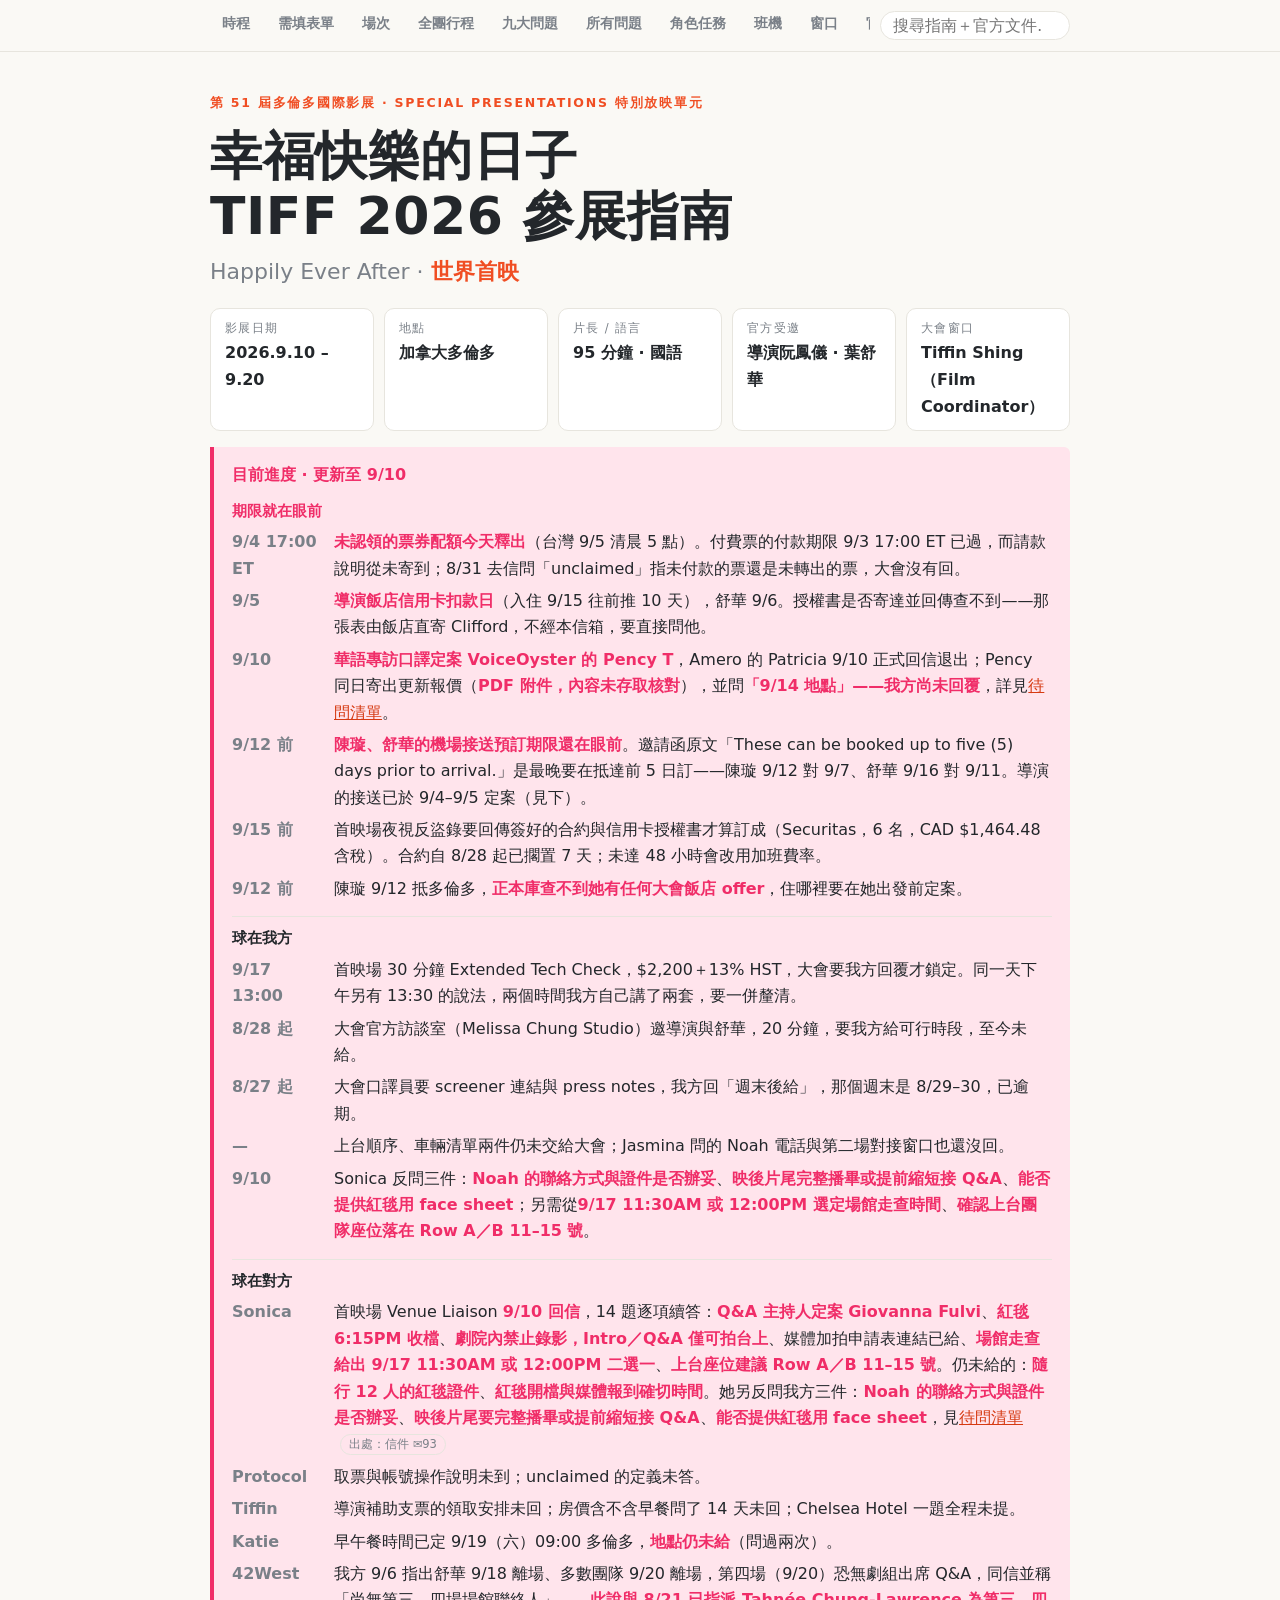
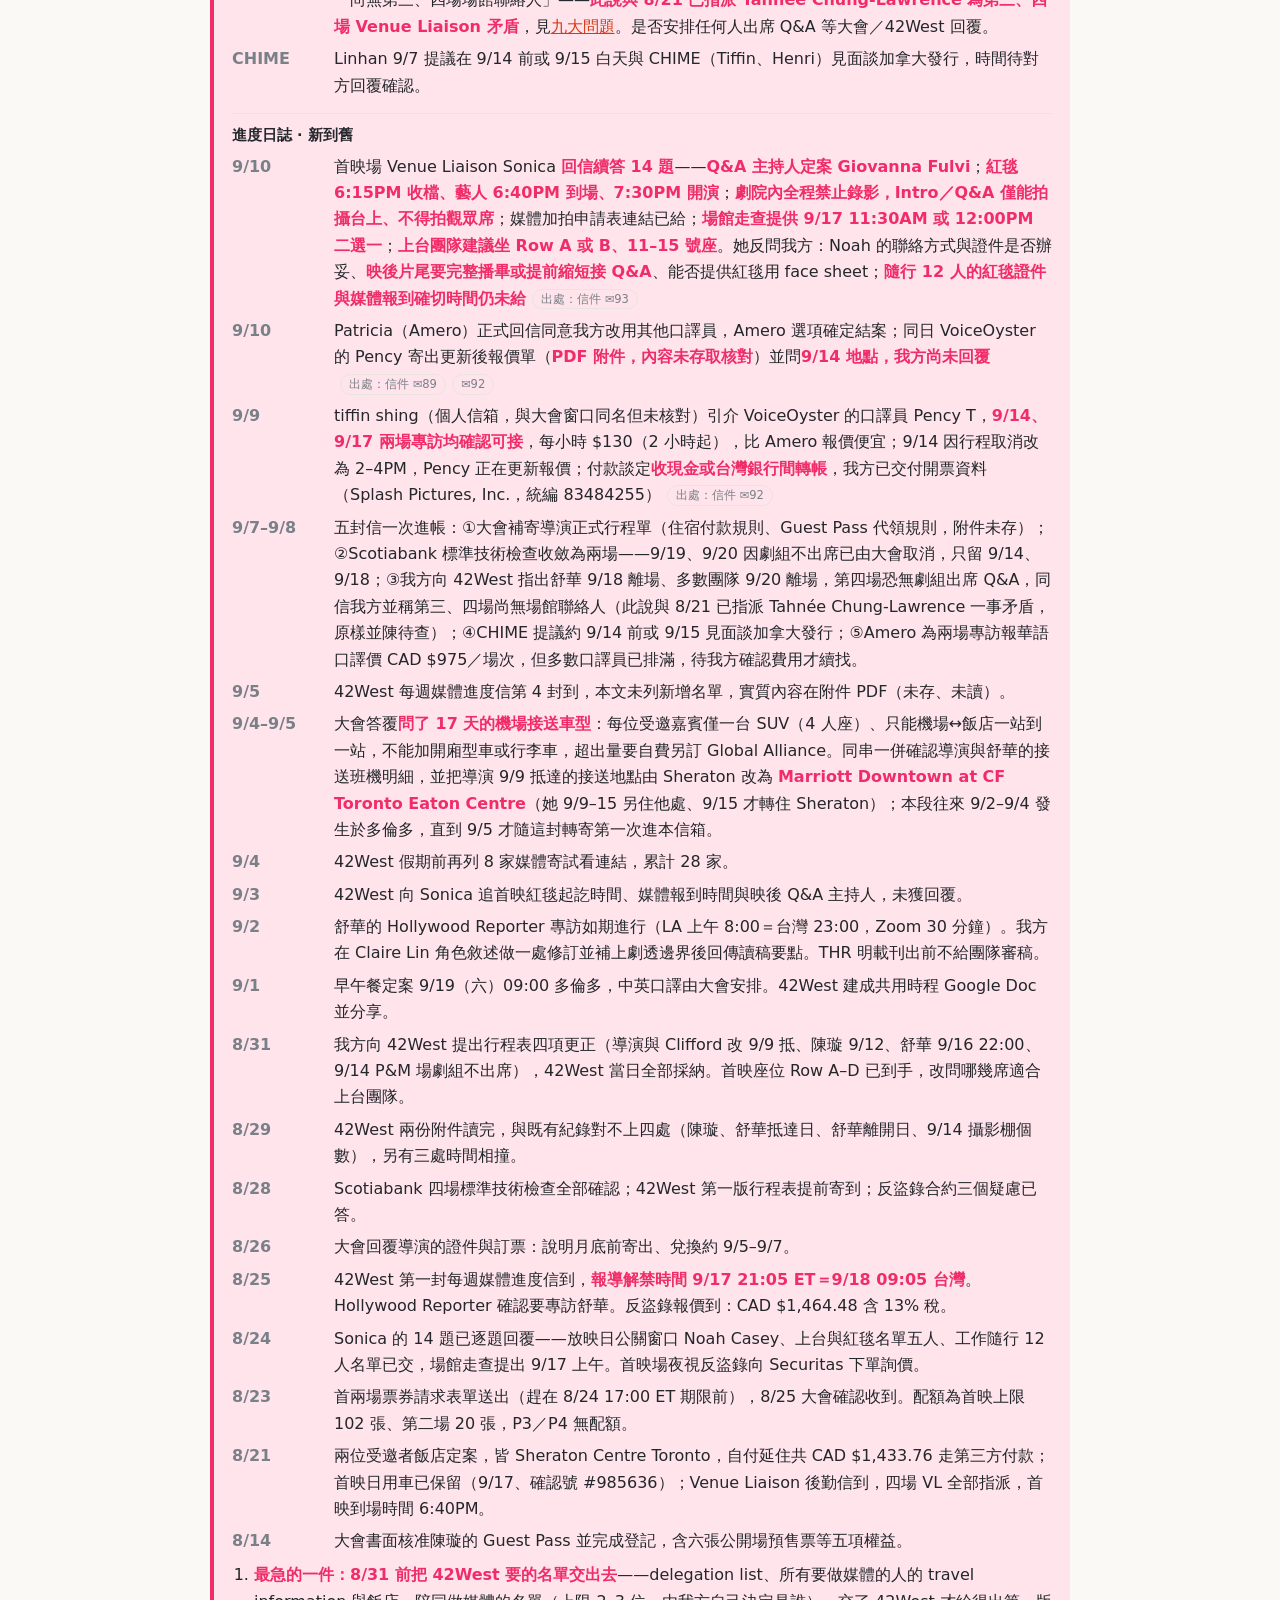
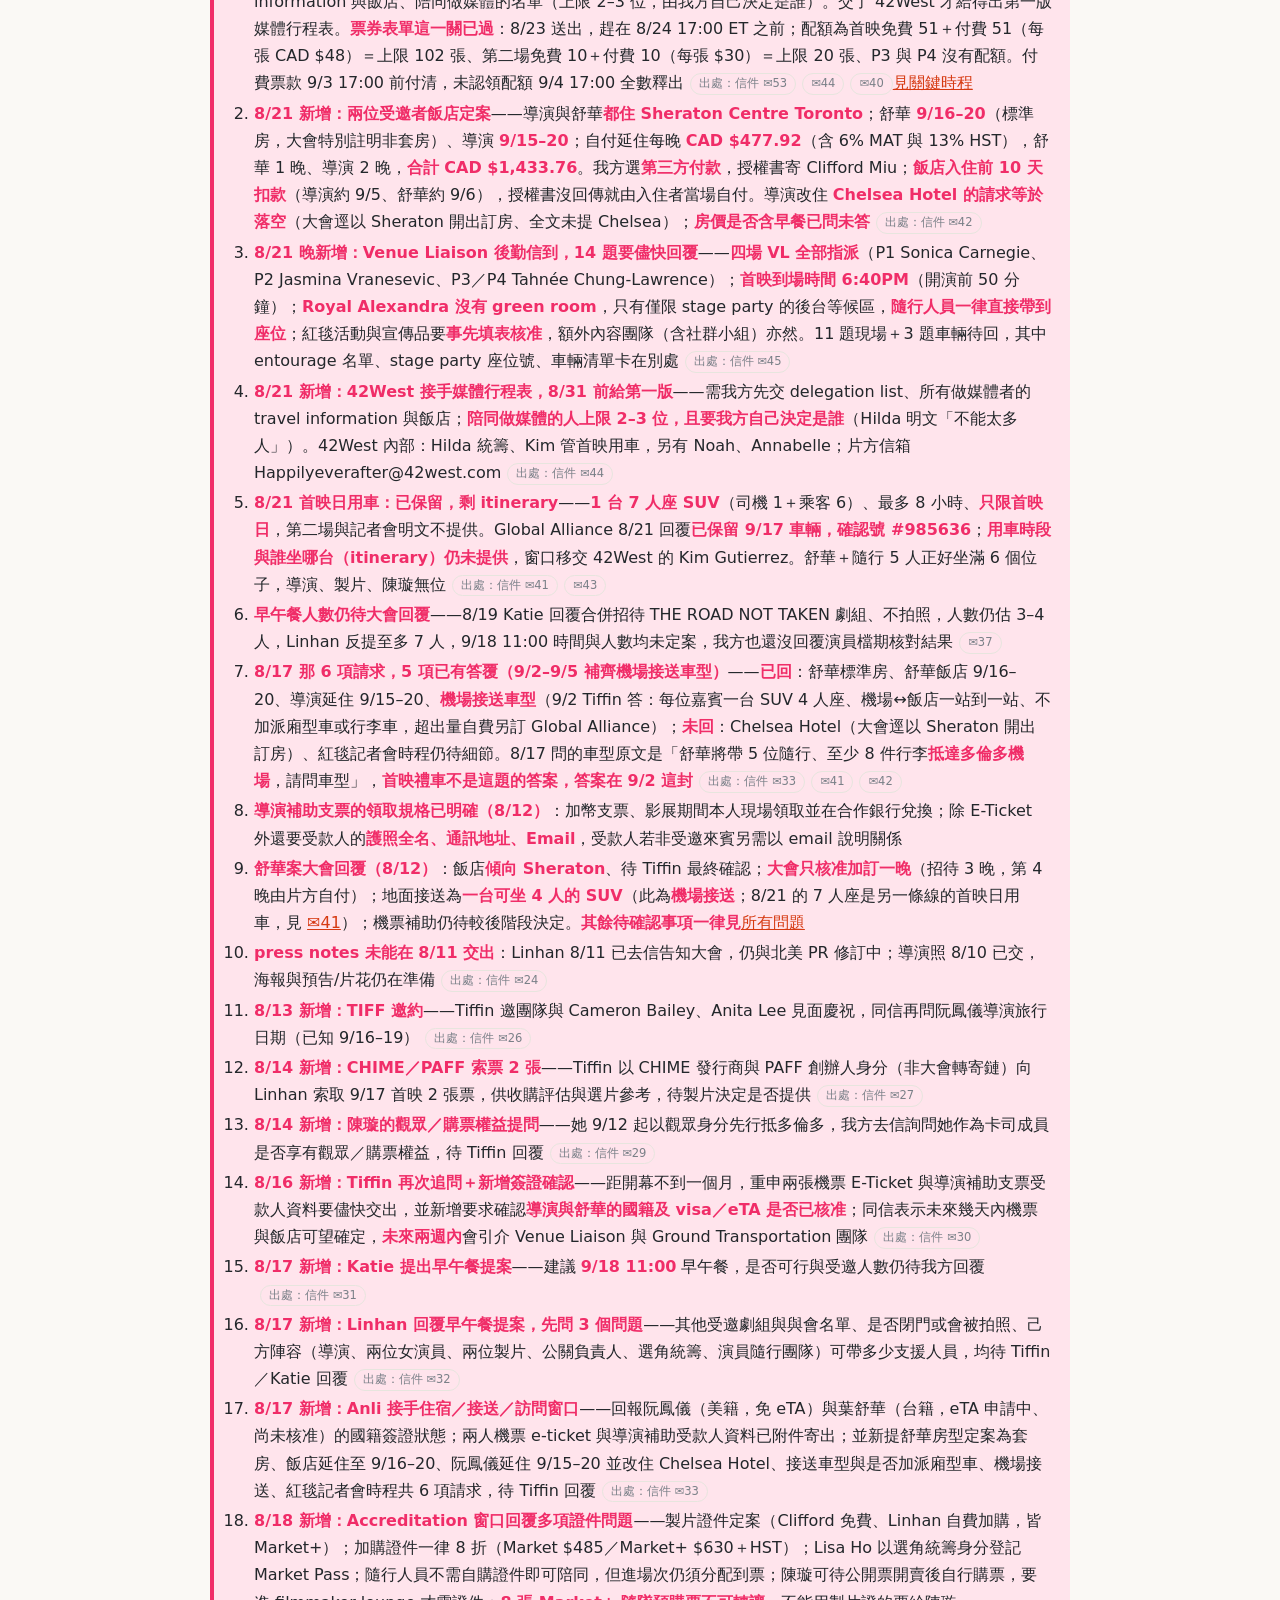
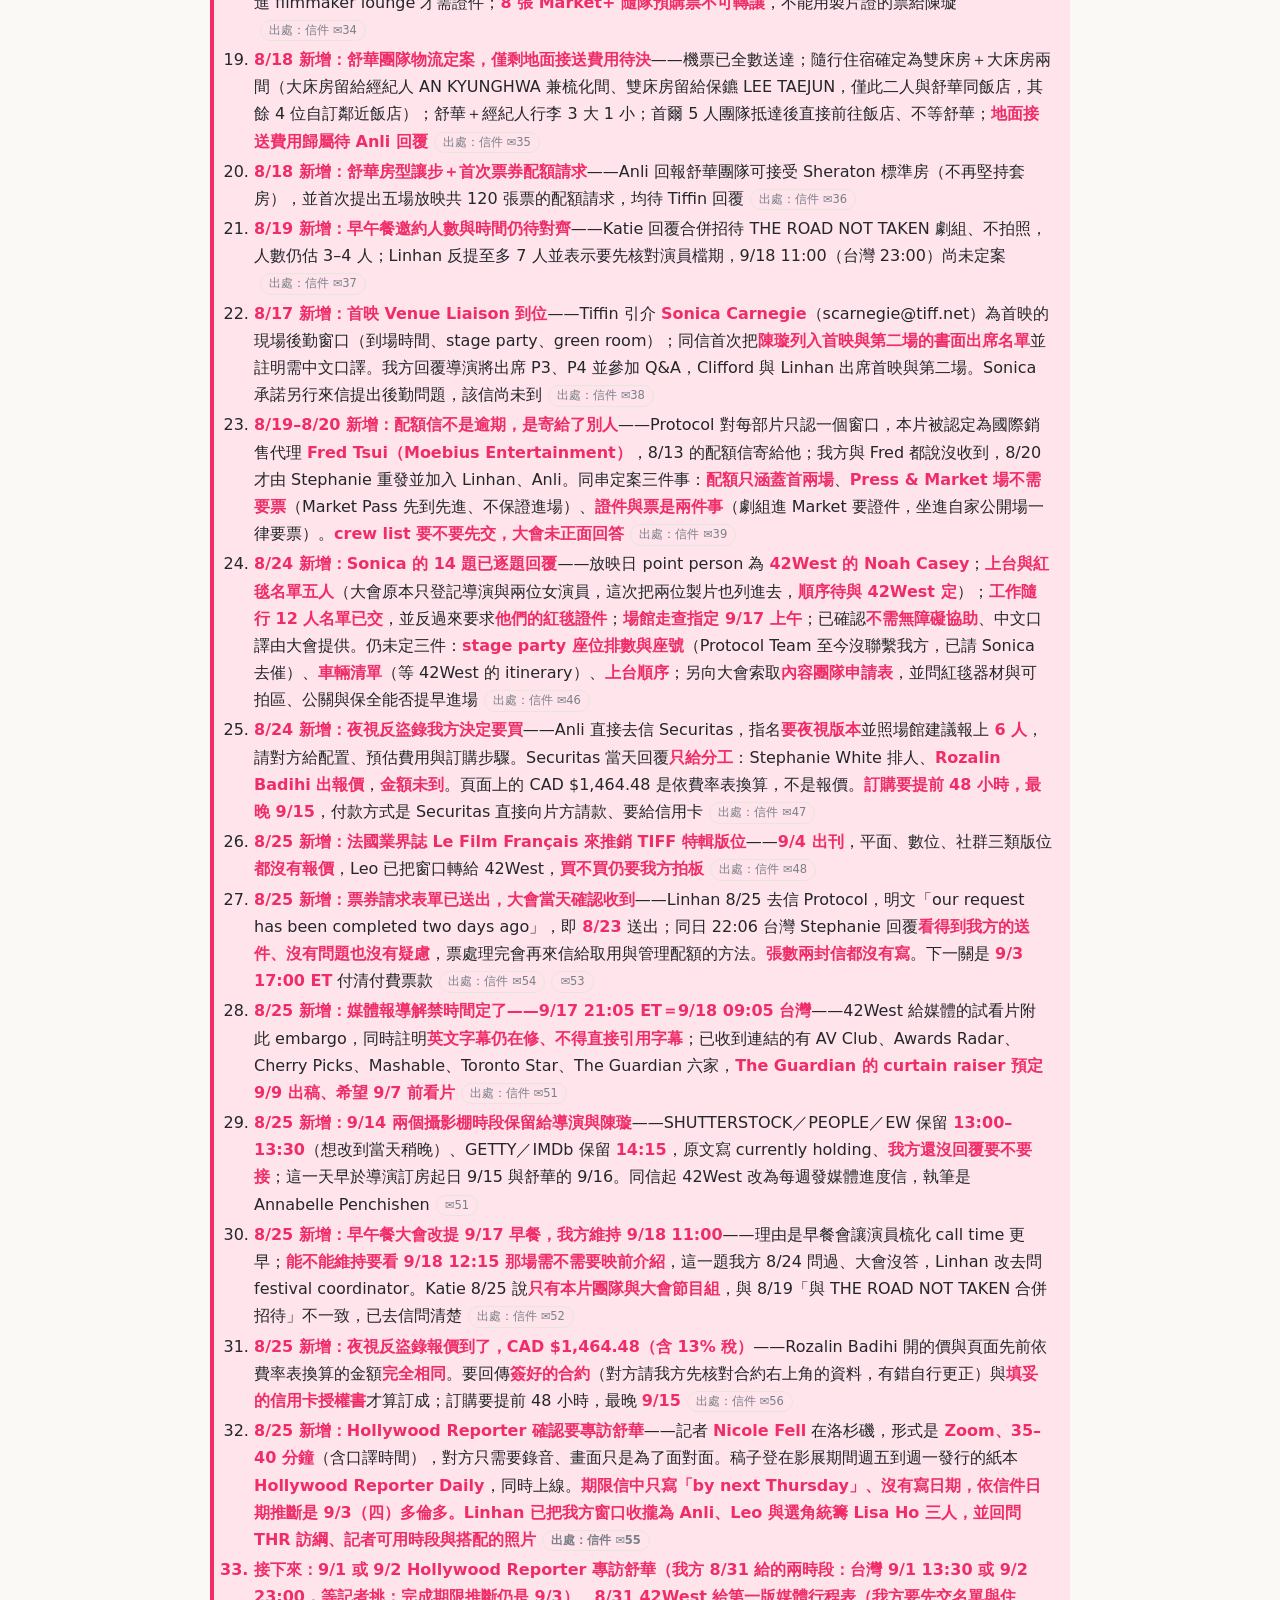
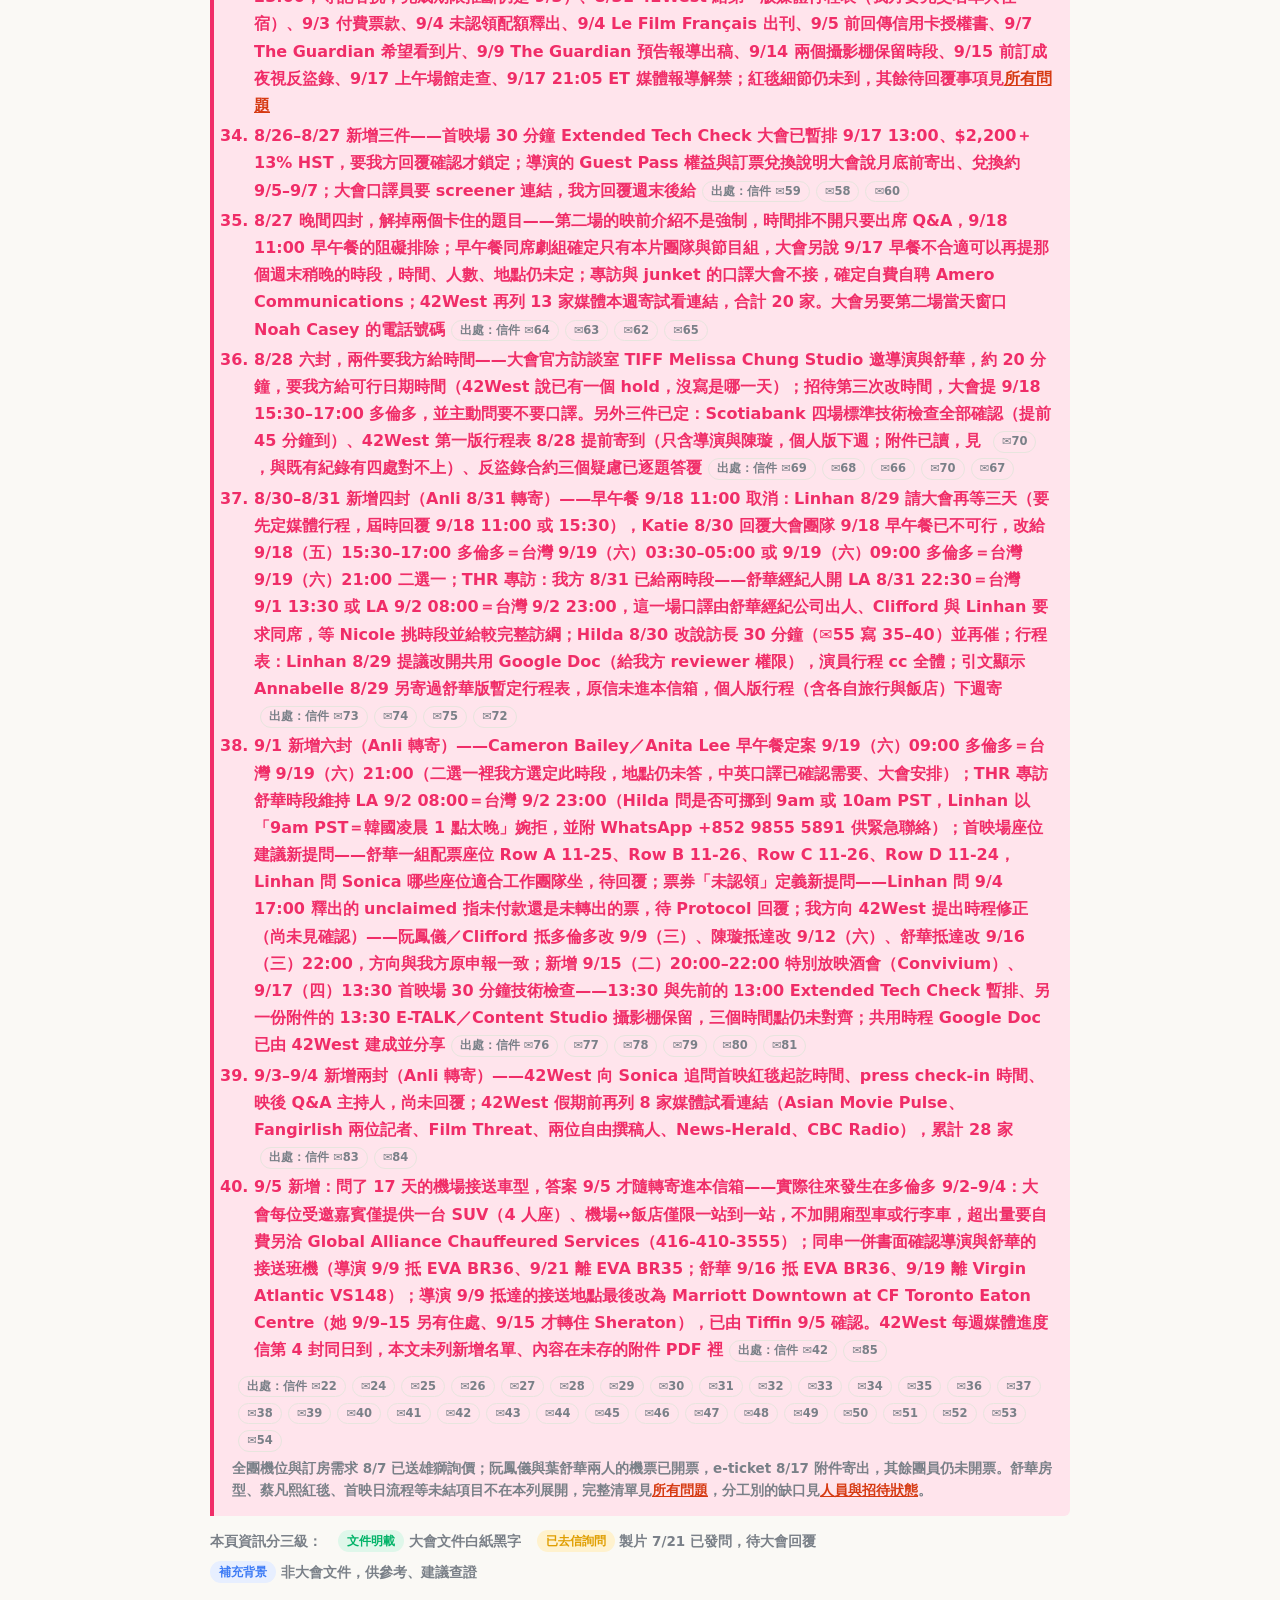
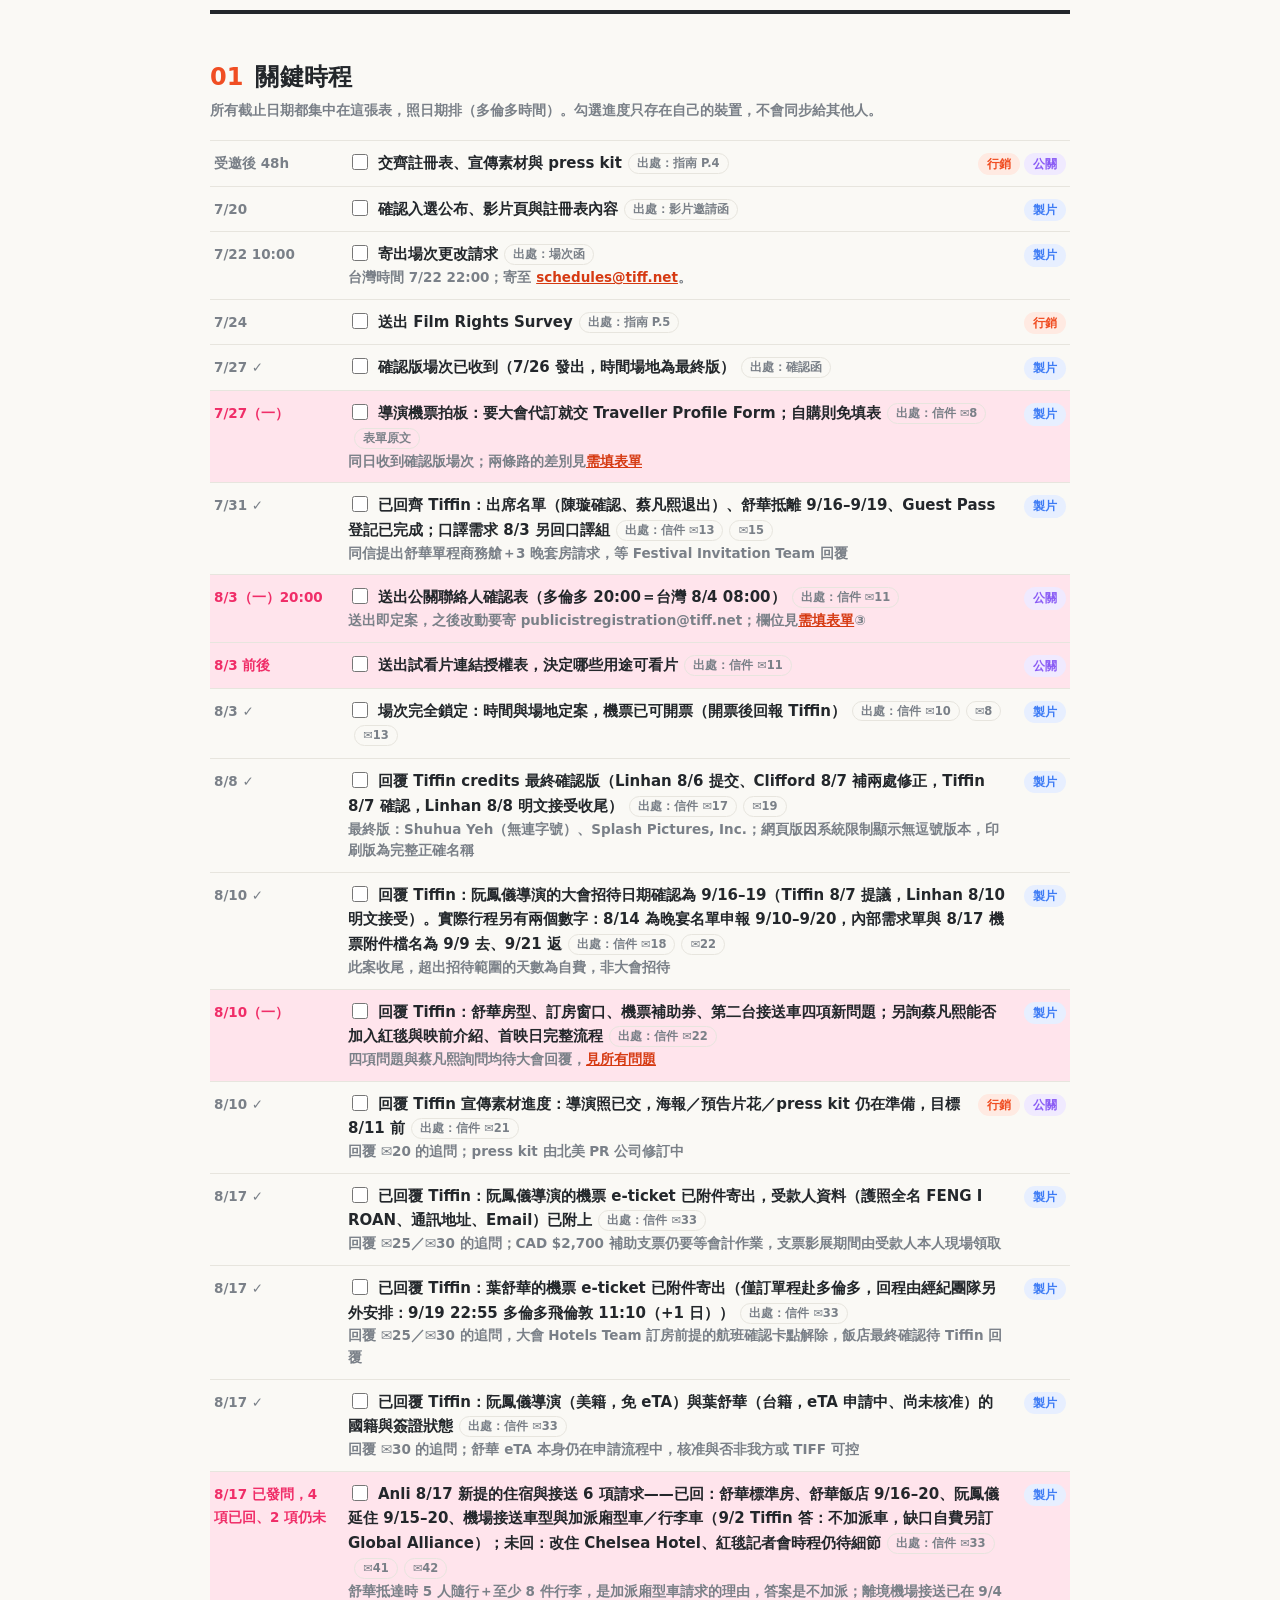
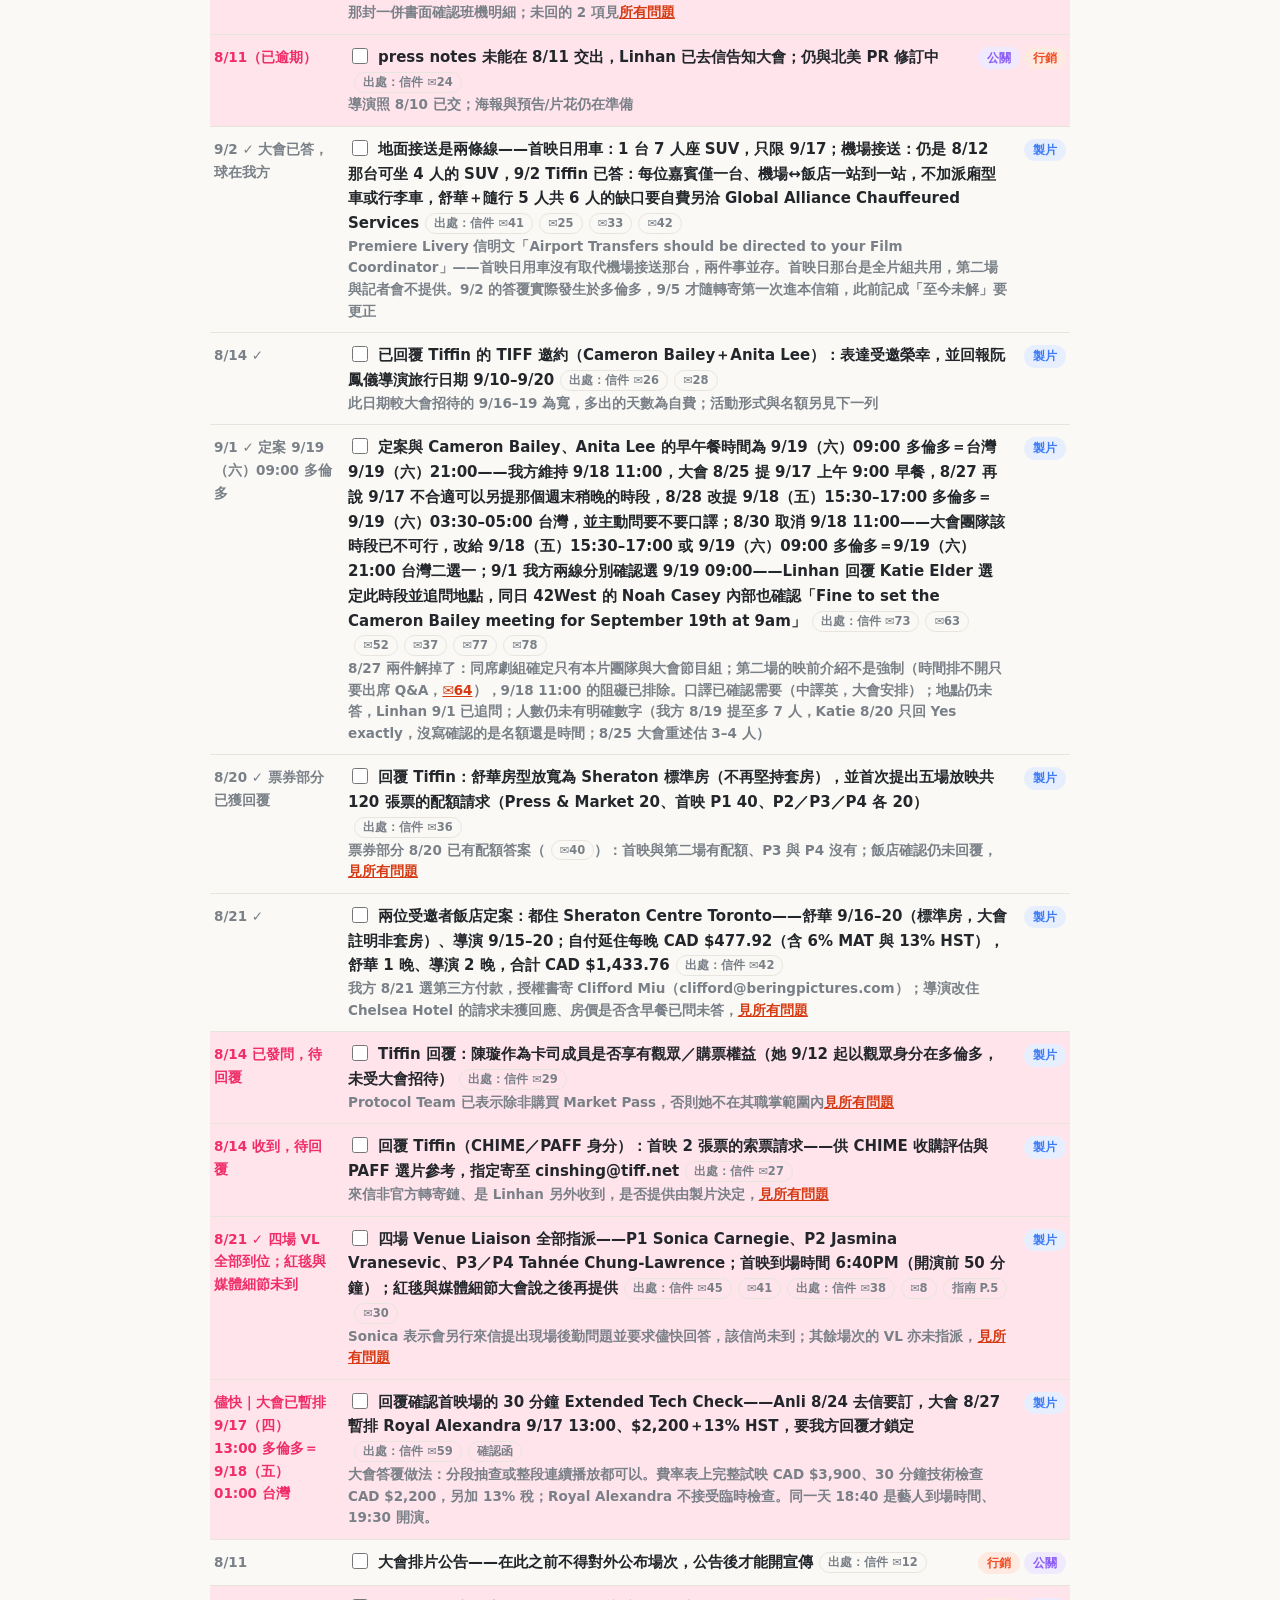
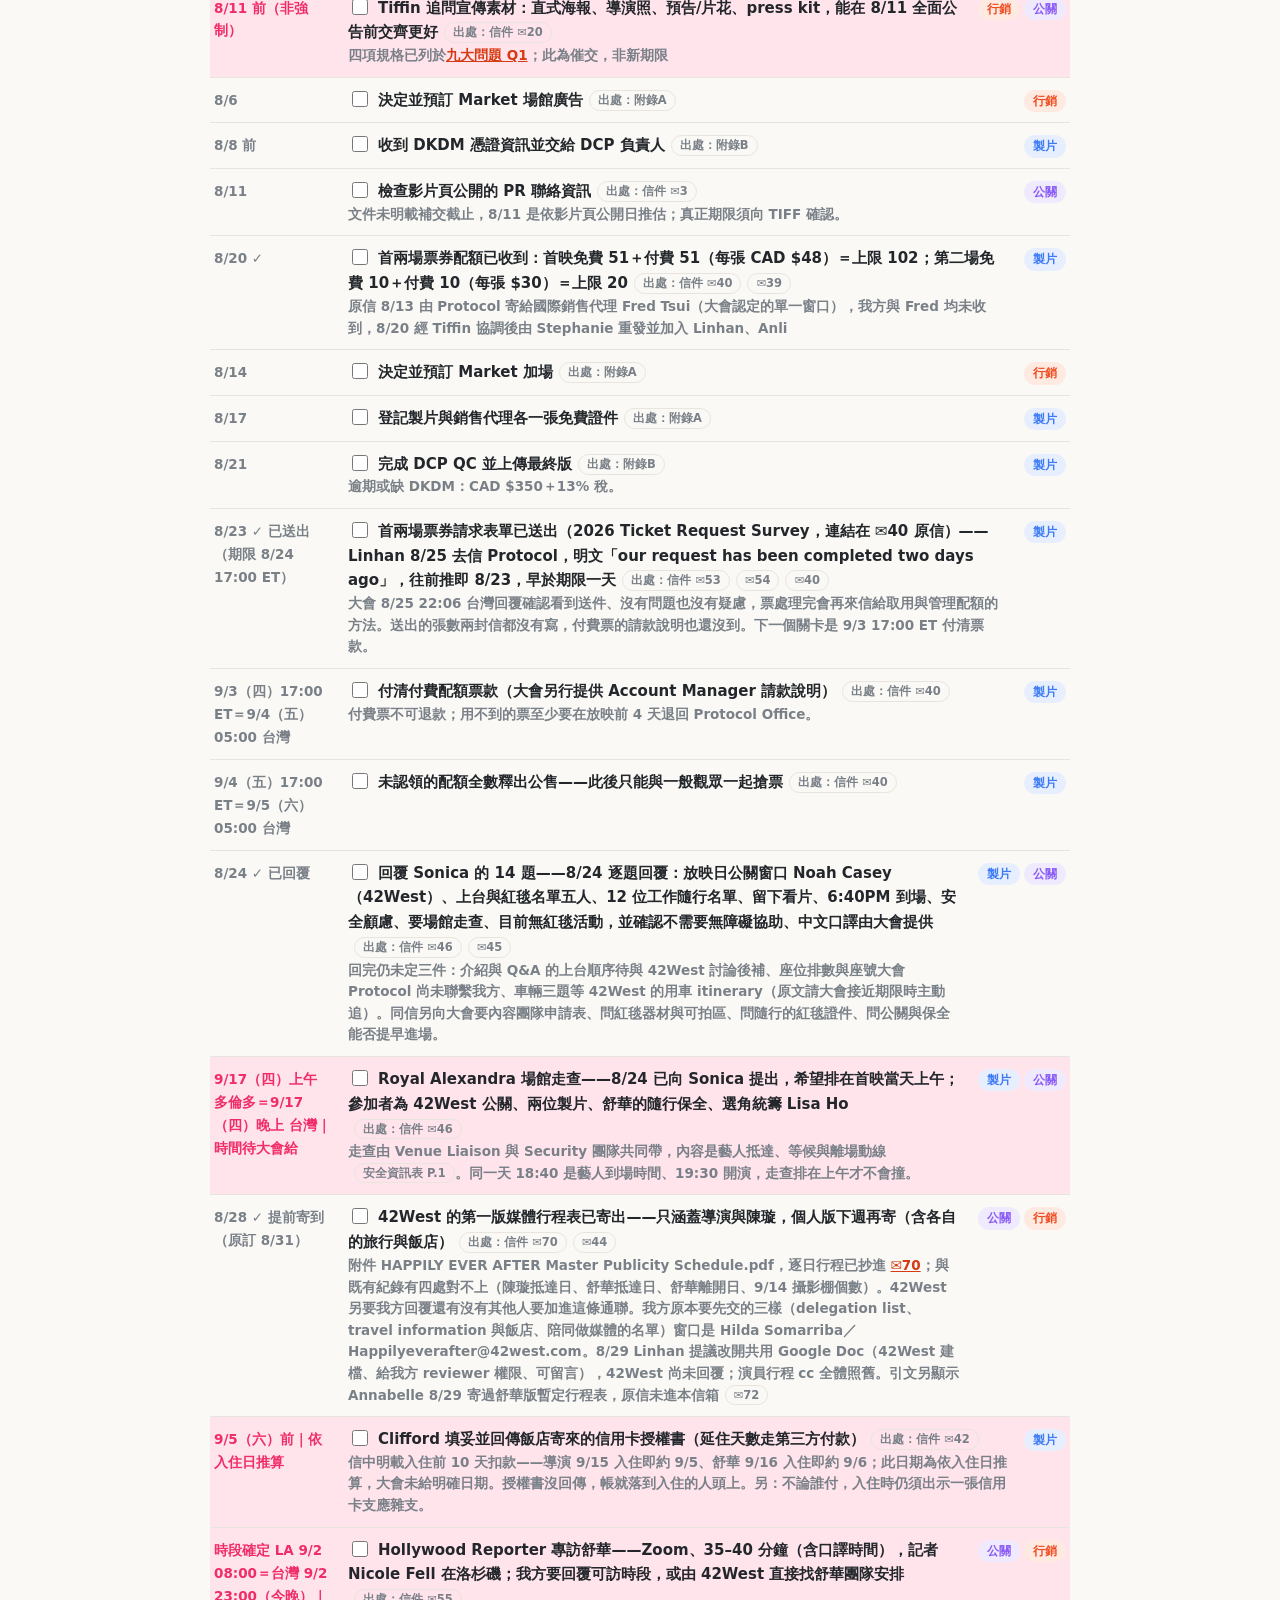
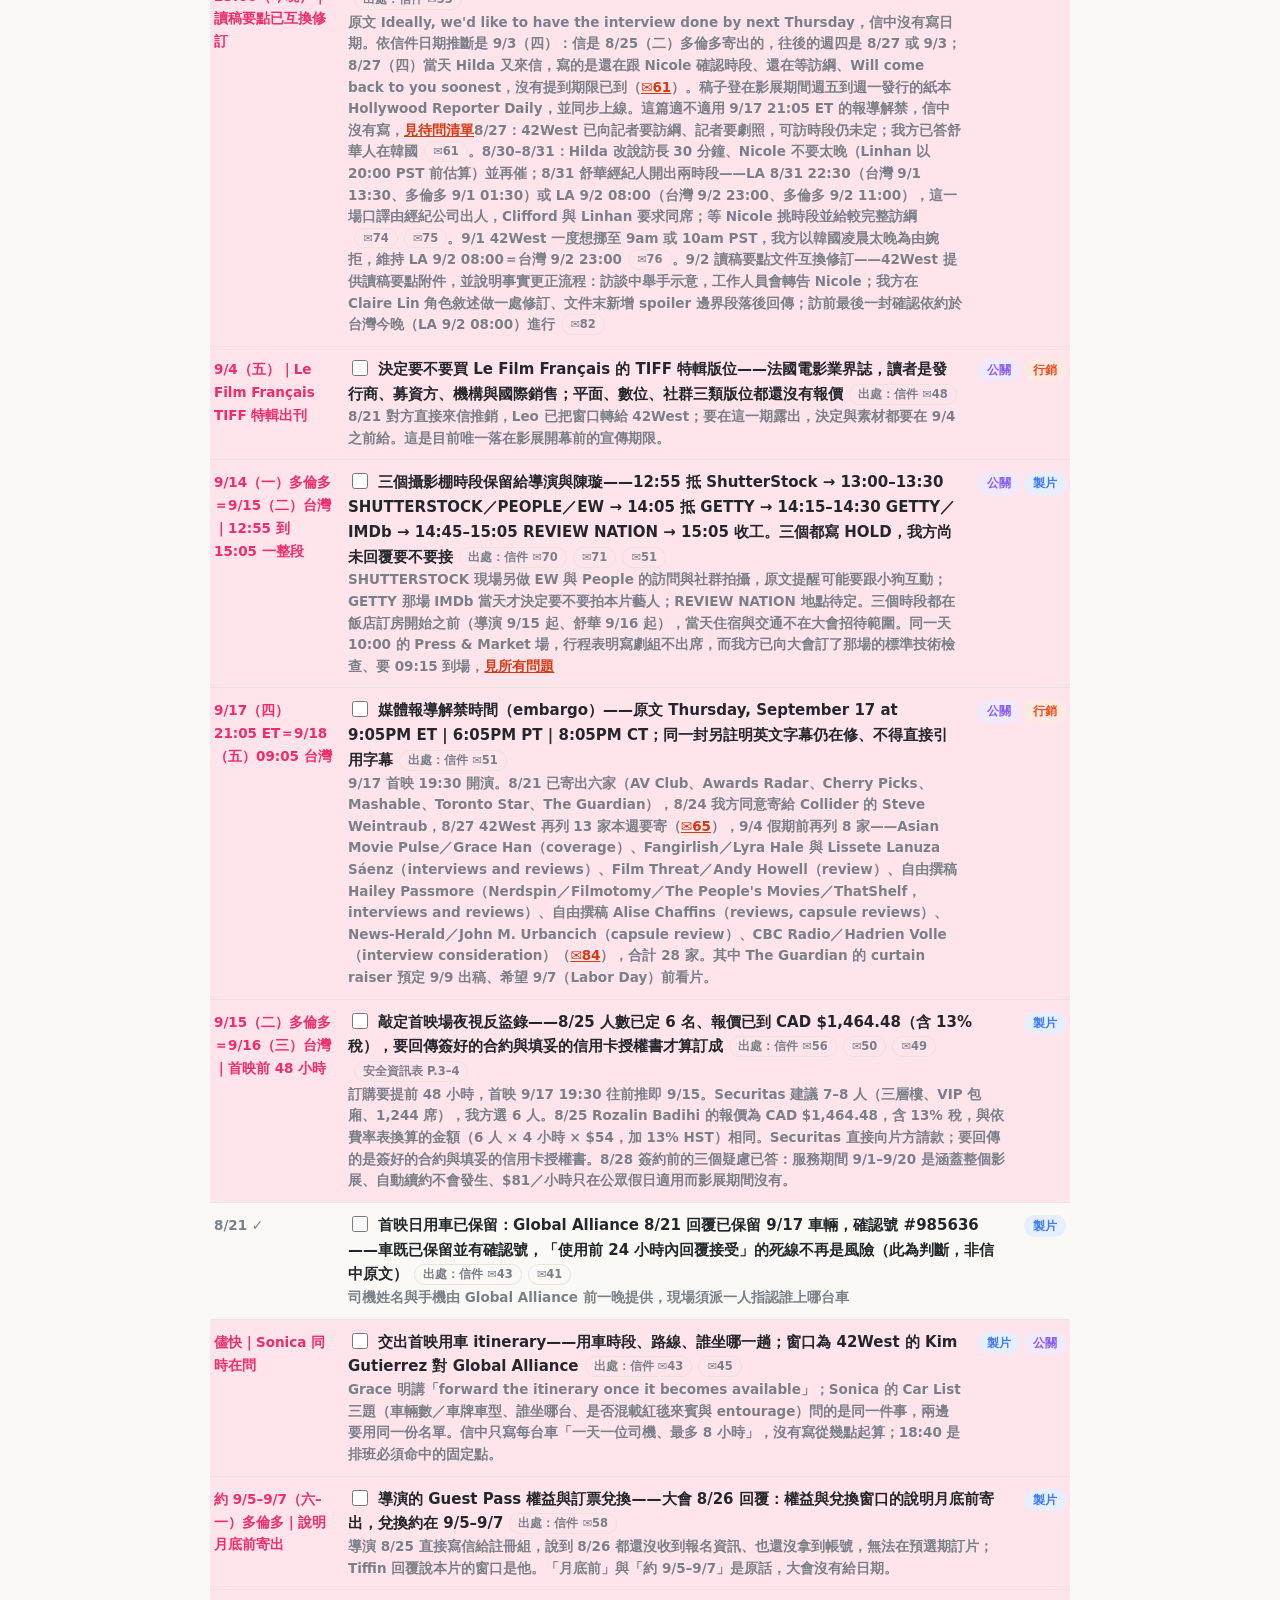
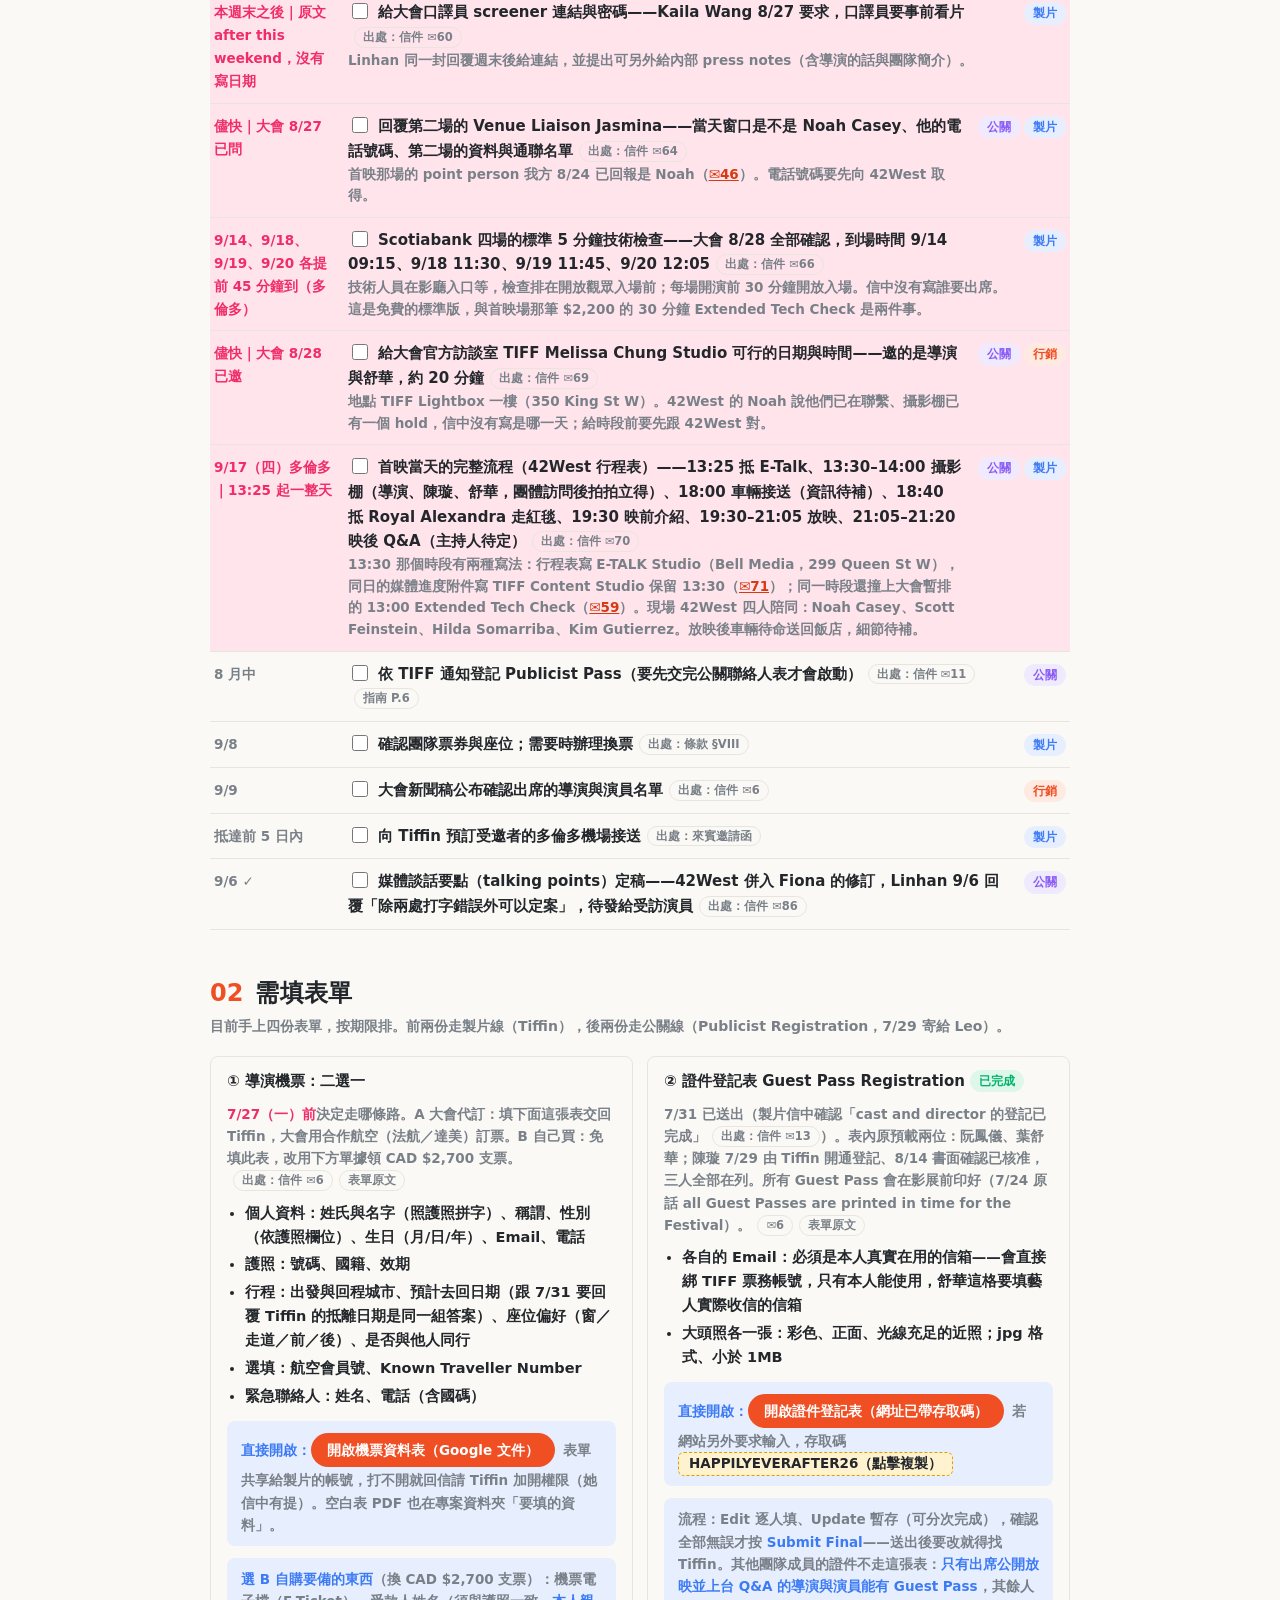
==== commit 64625621: "update 2026-09-11" ====
--- a/index.html
+++ b/index.html
@@ -468,11 +468,12 @@
 <li><span class="d">8/28 起</span><span class="t">大會官方訪談室（Melissa Chung Studio）邀導演與舒華，20 分鐘，要我方給可行時段，至今未給。</span></li>
 <li><span class="d">8/27 起</span><span class="t">大會口譯員要 screener 連結與 press notes，我方回「週末後給」，那個週末是 8/29–30，已逾期。</span></li>
 <li><span class="d">—</span><span class="t">上台順序、車輛清單兩件仍未交給大會；Jasmina 問的 Noah 電話與第二場對接窗口也還沒回。</span></li>
+<li><span class="d">9/10</span><span class="t">Sonica 反問三件：<b>Noah 的聯絡方式與證件是否辦妥</b>、<b>映後片尾完整播畢或提前縮短接 Q&amp;A</b>、<b>能否提供紅毯用 face sheet</b>；另需從<b>9/17 11:30AM 或 12:00PM 選定場館走查時間</b>、<b>確認上台團隊座位落在 Row A／B 11–15 號</b>。</span></li>
 </ul>
 
 <div class="pgsec">球在對方</div>
 <ul class="pglog">
-<li><span class="d">Sonica</span><span class="t">首映場 Venue Liaison 自 8/21 起沒有回過任何信。卡住的有：座位建議、隨行 12 人的紅毯證件、工作人員能否提早到場、內容團隊申請表與拍攝區規則、場館走查時間、紅毯起訖與媒體報到時間、Q&amp;A 主持人。8/31 與 9/3 兩度催信皆無回應。</span></li>
+<li><span class="d">Sonica</span><span class="t">首映場 Venue Liaison <b>9/10 回信</b>，14 題逐項續答：<b>Q&amp;A 主持人定案 Giovanna Fulvi</b>、<b>紅毯 6:15PM 收檔</b>、<b>劇院內禁止錄影，Intro／Q&amp;A 僅可拍台上</b>、媒體加拍申請表連結已給、<b>場館走查給出 9/17 11:30AM 或 12:00PM 二選一</b>、<b>上台座位建議 Row A／B 11–15 號</b>。仍未給的：<b>隨行 12 人的紅毯證件</b>、<b>紅毯開檔與媒體報到確切時間</b>。她另反問我方三件：<b>Noah 的聯絡方式與證件是否辦妥</b>、<b>映後片尾要完整播畢或提前縮短接 Q&amp;A</b>、<b>能否提供紅毯用 face sheet</b>，見<a href="#asks">待問清單</a><a class="src" href="#doc-email-e93">出處：信件 ✉93</a></span></li>
 <li><span class="d">Protocol</span><span class="t">取票與帳號操作說明未到；unclaimed 的定義未答。</span></li>
 <li><span class="d">Tiffin</span><span class="t">導演補助支票的領取安排未回；房價含不含早餐問了 14 天未回；Chelsea Hotel 一題全程未提。</span></li>
 <li><span class="d">Katie</span><span class="t">早午餐時間已定 9/19（六）09:00 多倫多，<span class="hot">地點仍未給</span>（問過兩次）。</span></li>
@@ -482,6 +483,7 @@
 
 <div class="pgsec">進度日誌 · 新到舊</div>
 <ul class="pglog">
+<li><span class="d">9/10</span><span class="t">首映場 Venue Liaison Sonica <b>回信續答 14 題</b>——<b>Q&amp;A 主持人定案 Giovanna Fulvi</b>；<b>紅毯 6:15PM 收檔、藝人 6:40PM 到場、7:30PM 開演</b>；<b>劇院內全程禁止錄影，Intro／Q&amp;A 僅能拍攝台上、不得拍觀眾席</b>；媒體加拍申請表連結已給；<b>場館走查提供 9/17 11:30AM 或 12:00PM 二選一</b>；<b>上台團隊建議坐 Row A 或 B、11–15 號座</b>。她反問我方：Noah 的聯絡方式與證件是否辦妥、<b>映後片尾要完整播畢或提前縮短接 Q&amp;A</b>、能否提供紅毯用 face sheet；<b>隨行 12 人的紅毯證件與媒體報到確切時間仍未給</b><a class="src" href="#doc-email-e93">出處：信件 ✉93</a></span></li>
 <li><span class="d">9/10</span><span class="t">Patricia（Amero）正式回信同意我方改用其他口譯員，Amero 選項確定結案；同日 VoiceOyster 的 Pency 寄出更新後報價單（<b>PDF 附件，內容未存取核對</b>）並問<b>9/14 地點，我方尚未回覆</b><a class="src" href="#doc-email-e89">出處：信件 ✉89</a><a class="src" href="#doc-email-e92">✉92</a></span></li>
 <li><span class="d">9/9</span><span class="t">tiffin shing（個人信箱，與大會窗口同名但未核對）引介 VoiceOyster 的口譯員 Pency T，<b>9/14、9/17 兩場專訪均確認可接</b>，每小時 $130（2 小時起），比 Amero 報價便宜；9/14 因行程取消改為 2–4PM，Pency 正在更新報價；付款談定<b>收現金或台灣銀行間轉帳</b>，我方已交付開票資料（Splash Pictures, Inc.，統編 83484255）<a class="src" href="#doc-email-e92">出處：信件 ✉92</a></span></li>
 <li><span class="d">9/7–9/8</span><span class="t">五封信一次進帳：①大會補寄導演正式行程單（住宿付款規則、Guest Pass 代領規則，附件未存）；②Scotiabank 標準技術檢查收斂為兩場——9/19、9/20 因劇組不出席已由大會取消，只留 9/14、9/18；③我方向 42West 指出舒華 9/18 離場、多數團隊 9/20 離場，第四場恐無劇組出席 Q&amp;A，同信我方並稱第三、四場尚無場館聯絡人（此說與 8/21 已指派 Tahnée Chung-Lawrence 一事矛盾，原樣並陳待查）；④CHIME 提議約 9/14 前或 9/15 見面談加拿大發行；⑤Amero 為兩場專訪報華語口譯價 CAD $975／場次，但多數口譯員已排滿，待我方確認費用才續找。</span></li>
@@ -753,7 +755,7 @@
         <tr><td>蔡凡熙</td><td><span class="chip hot">不出席</span></td><td>可否加入本片紅毯與映前介紹（非正式，8/10 已詢問）</td><td>7/31 已通知大會退出，正式狀態不變；8/10 因得知他可能為另一部片《Arrested Memory》現身多倫多，已去信詢問能否加入本片紅毯，待大會回覆</td></tr>
         <tr><td>製片／銷售</td><td><span class="chip doc">Clifford 免費製片證（8/7 定案）</span><span class="chip doc">Linhan 自費加購製片證（8 折，8/7）</span><span class="chip doc">銷售代理證留給 Fred Tsui</span></td><td><span class="chip hot">Tech Check 要不要確認</span><span class="chip hot">口譯員 screener 連結</span>票券、早午餐人數與回覆</td><td>三人各自完成註冊</td></tr>
         <tr><td>行銷／公關／社群</td><td><span class="chip hot">無 Guest Pass</span><span class="chip doc">Market Pass 8 折（8/8 已知）</span></td><td><span class="chip hot">第二場窗口電話未給</span>Publicist Pass 名額</td><td>8/3 前交公關聯絡人表；確定要買幾張 8 折 Market Pass</td></tr>
-        <tr><td>經紀／妝髮／保鑣／攝影</td><td><span class="chip doc">隨行不需自購證件（7/30 已回覆）</span><span class="chip hot">首映沒有 green room 可用</span></td><td>紅毯證件是否核發（8/24 已為 12 位工作隨行提出）；器材與可拍區規則未給；<b>進場一律要票與座位</b>——大會 8/21 明文隨行人員直接帶到座位、不走後台<a class="src" href="#doc-email-e45">✉45</a></td><td>名單 8/24 已交 Sonica 第 4 題（造型師與攝影師兩位仍待定）；等大會回覆紅毯證件與內容團隊申請表<a class="src" href="#doc-email-e46">✉46</a></td></tr>
+        <tr><td>經紀／妝髮／保鑣／攝影</td><td><span class="chip doc">隨行不需自購證件（7/30 已回覆）</span><span class="chip hot">首映沒有 green room 可用</span></td><td>紅毯證件是否核發（8/24 已為 12 位工作隨行提出）；器材與可拍區規則 9/10 部分公布（劇院內禁止錄影、Intro／Q&amp;A 僅可拍台上，見<a href="#asks">待問清單</a>）；<b>進場一律要票與座位</b>——大會 8/21 明文隨行人員直接帶到座位、不走後台<a class="src" href="#doc-email-e45">✉45</a></td><td>名單 8/24 已交 Sonica 第 4 題（造型師與攝影師兩位仍待定）；等大會回覆紅毯證件與內容團隊申請表<a class="src" href="#doc-email-e46">✉46</a></td></tr>
       </tbody>
     </table>
   </div>
@@ -1048,20 +1050,22 @@
       <ul>
         <li data-st="us"><b class="qt">Sonica 的 14 題<span class="st us">待我方</span></b><span class="chip doc">8/24 已逐題回覆</span> 11 題現場＋3 題車輛，Linhan 8/24 回覆：<ul class="sub"><li>放映日 point person：<b>42West 的 Noah Casey</b>（noah.casey@42west.com）</li><li>映前介紹與 Q&amp;A 上台名單同一份五人：<b>Clifford Miu、Linhan Zhang、阮鳳儀、陳璇、葉舒華</b>；<b>順序待與 42West 討論後補</b></li><li>紅毯名單即上述五人；工作隨行 12 人名單已交（含造型師與攝影師兩位待定）</li><li>內容團隊：<b>要申請表</b>，涵蓋 1 名錄影、1 名社群、1 名攝影</li><li>stage party <b>留下看片</b></li><li>到場時間 <b>6:40PM</b> 已知悉，班表與 42West 對</li><li>安全顧慮：舒華為知名 K-pop 藝人，可能聚眾，自帶隨行保全</li><li>場館走查：<b>要</b>，指定 <b>9/17 上午</b></li><li>紅毯活動與宣傳品：<b>目前無</b>，有變再送核准表</li><li>座位排數與座號：<b>Protocol 尚未聯繫我方</b></li></ul>另 3 題車輛見下方 ⑩，仍等 42West 的 itinerary。已回覆<b>不需要無障礙協助</b>、中文口譯由大會提供<a class="src" href="#doc-email-e46">出處：信件 ✉46</a><a class="src" href="#doc-email-e45">✉45</a><details class="trace"><summary>過程</summary><div class="chat"><div class="msg tiff"><span class="nm">Tiffin</span><div class="bb">引介 Sonica，預告她會另行來信提問並要求儘快回答<a class="src" href="#doc-email-e38">✉38</a></div><span class="tm">8/17</span></div><div class="msg tiff"><span class="nm">Sonica</span><div class="bb">來信一次開出 11 題現場＋3 題車輛<a class="src" href="#doc-email-e45">✉45</a></div><span class="tm">8/21</span></div><div class="msg us key"><span class="nm">Linhan</span><div class="bb">逐題回覆，並把 42West 三位聯絡人加進信件串<a class="src" href="#doc-email-e46">✉46</a></div><span class="tm">8/24</span></div></div><div class="concl"><b>起於</b> 8/17 · <b>7 天</b> · <b>目前</b>：<b>我方還要補上台順序與車輛清單</b>，其餘已交</div></details></li>
         <li data-st="us"><b class="qt">第二場當天的窗口與電話<span class="st us">待我方</span></b><span class="chip hot">8/27 大會要</span> 第二場的 Venue Liaison Jasmina Vranesevic 8/27 問三件：<b>當天的 point person 是不是 42West 的 Noah Casey</b>（noah.casey@42west.com）、<b>要 Noah 的電話號碼</b>、<b>第二場現在有沒有資料可以給她</b>，並要我方指定該把誰納入這條通聯。首映那場的 point person 我方 8/24 已回報是 Noah（<a href="#doc-email-e46">✉46</a>），<b>第二場尚未回覆</b><a class="src" href="#doc-email-e64">出處：信件 ✉64</a><details class="trace"><summary>過程</summary><div class="chat"><div class="msg tiff key"><span class="nm">Jasmina</span><div class="bb">問當天窗口是不是 Noah、要他的電話、問第二場有沒有資料，並要指定通聯名單<a class="src" href="#doc-email-e64">✉64</a></div><span class="tm">8/27</span></div></div><div class="concl"><b>起於</b> 8/27 · <b>2 天</b> · <b>目前</b>：<b>三件都還沒回</b>，電話號碼要先向 42West 取得</div></details></li>
-        <li data-st="them"><b class="qt">stage party 座位號<span class="st them">待對方</span></b><span class="chip ask">9/1 已知配票座位範圍，待 Sonica 建議</span> 第 11 題要的<b>排數與座號</b>：8/24 我方回覆<b>TIFF Protocol Team 至今沒有就 stage party 座位聯繫過我方</b>，已請 Sonica 去催 Protocol<a class="src" href="#doc-email-e46">出處：信件 ✉46</a>。<b>9/1 配票座位範圍首次寫明</b>——Row A 11–25、Row B 11–26、Row C 11–26、Row D 11–24；Linhan 改問 Sonica <b>這個範圍裡哪些座位適合會與觀眾一起看片、映後上台的工作團隊</b>，尚未回覆<a class="src" href="#doc-email-e79">出處：信件 ✉79</a>。另一件卡住的<b>車輛清單</b>仍等 42West 的用車 itinerary，我方請大會接近提交期限時主動追。<details class="trace"><summary>過程</summary><div class="chat"><div class="msg tiff"><span class="nm">Sonica</span><div class="bb">第 11 題：要 stage party 的排數與座位號<a class="src" href="#doc-email-e45">✉45</a></div><span class="tm">8/21</span></div><div class="msg us"><span class="nm">Linhan</span><div class="bb">Protocol 沒有聯繫過我方，請 Sonica 代為催促<a class="src" href="#doc-email-e46">✉46</a></div><span class="tm">8/24</span></div><div class="msg us key"><span class="nm">Linhan</span><div class="bb">改問 Sonica 配票範圍（A11-25／B11-26／C11-26／D11-24）裡哪些座位適合工作團隊<a class="src" href="#doc-email-e79">✉79</a></div><span class="tm">9/1</span></div></div><div class="concl"><b>起於</b> 8/21 · <b>11 天</b> · <b>目前</b>：<b>球在 Sonica</b>——配票範圍已知，等她建議哪些座位給工作團隊</div></details></li>
-        <li data-st="them"><b class="qt">公關窗口的登記與證件<span class="st them">待對方</span></b><span class="chip ask">Protocol 未給指示</span> 放映日公關窗口 <b>Noah Casey</b>（42West）需要現場工作權限；<b>8/24 我方明講至今沒收到 Protocol Team 關於他的登記或證件指示</b>，請 Sonica 代查<a class="src" href="#doc-email-e46">出處：信件 ✉46</a><details class="trace"><summary>過程</summary><div class="chat"><div class="msg us"><span class="nm">Linhan</span><div class="bb">指定 Noah Casey 為放映日 point person，並問他的登記與證件<a class="src" href="#doc-email-e46">✉46</a></div><span class="tm">8/24</span></div></div><div class="concl"><b>起於</b> 8/24 · <b>目前</b>：<b>球在大會</b></div></details></li>
+        <li data-st="us"><b class="qt">stage party 座位號<span class="st us">待我方</span></b><span class="chip doc">9/10 Sonica 已建議，待我方定案</span> 第 11 題要的<b>排數與座號</b>：8/24 我方回覆<b>TIFF Protocol Team 至今沒有就 stage party 座位聯繫過我方</b>，已請 Sonica 去催 Protocol<a class="src" href="#doc-email-e46">出處：信件 ✉46</a>。<b>9/1 配票座位範圍首次寫明</b>——Row A 11–25、Row B 11–26、Row C 11–26、Row D 11–24；Linhan 改問 Sonica 這個範圍裡哪些座位適合工作團隊<a class="src" href="#doc-email-e79">出處：信件 ✉79</a>。<b>9/10 Sonica 回覆建議</b>：上台介紹與 Q&amp;A 的人坐 <b>Row A 或 B、11–15 號</b>較方便進出；同信她仍問<b>Protocol Team 是否已就座位聯繫我方（希望「by now」已聯繫）</b>——按我方紀錄尚未聯繫<a class="src" href="#doc-email-e93">出處：信件 ✉93</a>。另一件卡住的<b>車輛清單</b>仍等 42West 的用車 itinerary，我方請大會接近提交期限時主動追。<details class="trace"><summary>過程</summary><div class="chat"><div class="msg tiff"><span class="nm">Sonica</span><div class="bb">第 11 題：要 stage party 的排數與座位號<a class="src" href="#doc-email-e45">✉45</a></div><span class="tm">8/21</span></div><div class="msg us"><span class="nm">Linhan</span><div class="bb">Protocol 沒有聯繫過我方，請 Sonica 代為催促<a class="src" href="#doc-email-e46">✉46</a></div><span class="tm">8/24</span></div><div class="msg us"><span class="nm">Linhan</span><div class="bb">改問 Sonica 配票範圍（A11-25／B11-26／C11-26／D11-24）裡哪些座位適合工作團隊<a class="src" href="#doc-email-e79">✉79</a></div><span class="tm">9/1</span></div><div class="msg tiff key"><span class="nm">Sonica</span><div class="bb">建議上台團隊坐 Row A 或 B、11–15 號座<a class="src" href="#doc-email-e93">✉93</a></div><span class="tm">9/10</span></div></div><div class="concl"><b>起於</b> 8/21 · <b>20 天</b> · <b>目前</b>：<b>球在我方</b>——Sonica 已建議座位範圍，待我方在配票區內定出具體座號名單</div></details></li>
+        <li data-st="us"><b class="qt">公關窗口的登記與證件<span class="st us">待我方</span></b><span class="chip hot">9/10 Sonica 反問，待我方回覆</span> 放映日公關窗口 <b>Noah Casey</b>（42West）需要現場工作權限；<b>8/24 我方明講至今沒收到 Protocol Team 關於他的登記或證件指示</b>，請 Sonica 代查<a class="src" href="#doc-email-e46">出處：信件 ✉46</a>。<b>9/10 Sonica 反問兩件</b>：<b>能否提供 Noah 的聯絡方式</b>（她說這樣溝通更直接）、<b>Noah 的證件是否已辦妥</b>，均待我方回覆<a class="src" href="#doc-email-e93">出處：信件 ✉93</a><details class="trace"><summary>過程</summary><div class="chat"><div class="msg us"><span class="nm">Linhan</span><div class="bb">指定 Noah Casey 為放映日 point person，並問他的登記與證件<a class="src" href="#doc-email-e46">✉46</a></div><span class="tm">8/24</span></div><div class="msg tiff key"><span class="nm">Sonica</span><div class="bb">反問 Noah 聯絡方式、證件是否辦妥<a class="src" href="#doc-email-e93">✉93</a></div><span class="tm">9/10</span></div></div><div class="concl"><b>起於</b> 8/24 · <b>17 天</b> · <b>目前</b>：<b>球在我方</b>——給 Sonica Noah 的聯絡方式，並確認證件進度</div></details></li>
         <li data-st="them"><b class="qt">隨行人員的紅毯證件<span class="st them">待對方</span></b><span class="chip hot">影響誰能站上紅毯</span> 大會 8/21 說隨行一律直接帶到座位<a class="src" href="#doc-email-e45">✉45</a>；<b>8/24 我方反過來要求</b>：這 12 位工作隨行（造型、妝髮、保全、錄影、社群、攝影、經紀、選角統籌、行銷）<b>要在紅毯上與 stage party 一起工作，能不能拿到紅毯證件</b>。大會未答<a class="src" href="#doc-email-e46">出處：信件 ✉46</a><details class="trace"><summary>過程</summary><div class="chat"><div class="msg tiff"><span class="nm">Sonica</span><div class="bb">All Entourage will be escorted directly to their seats<a class="src" href="#doc-email-e45">✉45</a></div><span class="tm">8/21</span></div><div class="msg us"><span class="nm">Linhan</span><div class="bb">交出 12 人隨行名單並問紅毯證件<a class="src" href="#doc-email-e46">✉46</a></div><span class="tm">8/24</span></div></div><div class="concl"><b>起於</b> 8/24 · <b>目前</b>：<b>球在大會</b>——答案決定妝髮、保全、社群、攝影能不能上紅毯</div></details></li>
         <li data-st="them"><b class="qt">紅毯訪問與提早到場<span class="st them">待對方</span></b><span class="chip ask">未答</span> 8/24 我方另問兩件：<b>紅毯上是否會安排藝人訪問</b>；<b>公關、保全與內容團隊能不能比 18:40 更早進場</b>（藝人到場時間是 18:40）<a class="src" href="#doc-email-e46">出處：信件 ✉46</a><details class="trace"><summary>過程</summary><div class="chat"><div class="msg us"><span class="nm">Linhan</span><div class="bb">問紅毯訪問安排，以及公關、保全、內容團隊可否提早到<a class="src" href="#doc-email-e46">✉46</a></div><span class="tm">8/24</span></div></div><div class="concl"><b>起於</b> 8/24 · <b>目前</b>：<b>球在大會</b></div></details></li>
         <li data-st="done"><b class="qt">首映到場時間<span class="st done">已解決</span></b><span class="chip doc">8/21 已明確</span> <b>首映到場時間 6:40PM</b>——開演前 50 分鐘；當天妝髮、交通與用車班表都要命中這個點<details class="trace"><summary>過程</summary><div class="chat"><div class="msg tiff key"><span class="nm">Sonica</span><div class="bb">直接給出：藝人到場 6:40PM，開演前 50 分鐘<a class="src" href="#doc-email-e45">✉45</a></div><span class="tm">8/21</span></div></div><div class="concl"><b>起於</b> 8/21 · <b>1 天</b> · <b>目前</b>：已明確，是妝髮、交通與用車班表的固定點</div></details></li>
         <li data-st="done"><b class="qt">首映有沒有 green room<span class="st done">已解決</span></b><span class="chip doc">8/21 已明確</span> <b>Royal Alexandra 沒有 green room</b>，只有<b>後台等候區</b>，僅限 stage party 與必要團隊成員在等上台介紹時使用；<b>所有 entourage 一律直接被帶到座位</b>，不論搭車或步行抵達。原先「隨行人員走後台名單」的路徑<b>不存在</b>——他們進不進得去，取決於有沒有票與座位<details class="trace"><summary>過程</summary><div class="chat"><div class="msg tiff key"><span class="nm">Sonica</span><div class="bb">明文：沒有 green room，只有僅限 stage party 的後台等候區；entourage 一律直接帶到座位<a class="src" href="#doc-email-e45">✉45</a></div><span class="tm">8/21</span></div></div><div class="concl"><b>起於</b> 8/21 · <b>1 天</b> · <b>目前</b>：已明確；先前「隨行走後台名單」的假設不成立</div></details></li>
         <li data-st="done"><b class="qt">各場 Venue Liaison<span class="st done">已解決</span></b><span class="chip doc">8/21 已明確</span> <b>四場的 Venue Liaison 全部指派</b>，各場對應的人見<a href="#screenings">放映場次</a>表與<a href="#contacts">聯絡窗口速查</a>；介紹與 Q&amp;A 的主持 programmer <b>可能當天更換</b><details class="trace"><summary>過程</summary><div class="chat"><div class="msg tiff"><span class="nm">Tiffin</span><div class="bb">承諾紅毯與現場細節「8 月中」由 Venue Liaison 提供<a class="src" href="#doc-email-e8">✉8</a></div><span class="tm">7/24</span></div><div class="msg tiff"><span class="nm">Tiffin</span><div class="bb">改口「未來兩週內」引介 VL 與 Ground Transportation<a class="src" href="#doc-email-e30">✉30</a></div><span class="tm">8/16</span></div><div class="msg tiff"><span class="nm">Tiffin</span><div class="bb">引介首映的 VL：Sonica Carnegie<a class="src" href="#doc-email-e38">✉38</a></div><span class="tm">8/17</span></div><div class="msg tiff key"><span class="nm">Sonica</span><div class="bb">四場全部指派：P1 Sonica、P2 Jasmina、P3／P4 Tahnée<a class="src" href="#doc-email-e45">✉45</a></div><span class="tm">8/21</span></div></div><div class="concl"><b>起於</b> 7/24 · <b>29 天</b> · <b>目前</b>：已結——從承諾到兌現走了 29 天，中間展延兩次</div></details></li>
-        <li data-st="them"><b class="qt">紅毯與媒體細節<span class="st them">待對方</span></b><span class="chip hot">9/3 再追問，未回覆</span> <b>紅毯／photo call 的規格與媒體細節</b>——8/21 信中明文「will be provided at a later date」，仍未有內容；<b>9/3 42West 再問起訖時間、press check-in 時間、映後 Q&amp;A 主持人</b>，去信對象是 Sonica，尚未回覆<a class="src" href="#doc-email-e83">出處：信件 ✉83</a><details class="trace"><summary>過程</summary><div class="chat"><div class="msg tiff"><span class="nm">Tiffin</span><div class="bb">稱細節約 8 月中由 Venue Liaison 提供<a class="src" href="#doc-email-e8">✉8</a></div><span class="tm">7/24</span></div><div class="msg us"><span class="nm">Anli</span><div class="bb">再問紅毯與記者會時程<a class="src" href="#doc-email-e33">✉33</a></div><span class="tm">8/17</span></div><div class="msg none"><span class="nm">Sonica</span><div class="bb">明文「will be provided at a later date」，仍未給<a class="src" href="#doc-email-e45">✉45</a></div><span class="tm">8/21</span></div><div class="msg p3 key"><span class="nm">Noah Casey</span><div class="bb">追問首映紅毯起訖時間、press check-in 時間、映後 Q&amp;A 主持人，去信 Sonica<a class="src" href="#doc-email-e83">✉83</a></div><span class="tm">9/3</span></div></div><div class="concl"><b>起於</b> 7/24 · <b>42 天</b> · <b>目前</b>：承諾了三次仍未給，42West 9/3 再度追問起訖時間、check-in 時間與主持人，球在大會</div></details></li>
+        <li data-st="them"><b class="qt">紅毯與媒體細節<span class="st them">待對方</span></b><span class="chip ask">9/10 部分回覆，起訖與報到時間仍缺</span> <b>紅毯／photo call 的規格與媒體細節</b>——8/21 信中明文「will be provided at a later date」；<b>9/3 42West 再問起訖時間、press check-in 時間、映後 Q&amp;A 主持人</b>；<b>9/10 Sonica 回信部分揭露</b>：<b>Q&amp;A 主持人定案 Giovanna Fulvi</b>；<b>紅毯 6:15PM 收檔、藝人 6:40PM 到場、7:30PM 開演</b>（開檔時間仍未給）；<b>劇院內全程禁止錄影，Intro／Q&amp;A 只能拍攝台上、不得拍觀眾席</b>；加拍內容團隊的申請表連結 <span style="word-break:break-all">https://forms.gle/uFAJKCB9ac4LCsYp6</span> 已給。<b>media check-in 確切時間仍未給</b><a class="src" href="#doc-email-e93">出處：信件 ✉93</a><details class="trace"><summary>過程</summary><div class="chat"><div class="msg tiff"><span class="nm">Tiffin</span><div class="bb">稱細節約 8 月中由 Venue Liaison 提供<a class="src" href="#doc-email-e8">✉8</a></div><span class="tm">7/24</span></div><div class="msg us"><span class="nm">Anli</span><div class="bb">再問紅毯與記者會時程<a class="src" href="#doc-email-e33">✉33</a></div><span class="tm">8/17</span></div><div class="msg none"><span class="nm">Sonica</span><div class="bb">明文「will be provided at a later date」，仍未給<a class="src" href="#doc-email-e45">✉45</a></div><span class="tm">8/21</span></div><div class="msg p3 key"><span class="nm">Noah Casey</span><div class="bb">追問首映紅毯起訖時間、press check-in 時間、映後 Q&amp;A 主持人，去信 Sonica<a class="src" href="#doc-email-e83">✉83</a></div><span class="tm">9/3</span></div><div class="msg tiff key"><span class="nm">Sonica</span><div class="bb">主持人 Giovanna Fulvi；紅毯 6:15PM 收檔；劇院內禁止錄影、Intro／Q&amp;A 僅可拍台上；媒體加拍申請表連結已給<a class="src" href="#doc-email-e93">✉93</a></div><span class="tm">9/10</span></div></div><div class="concl"><b>起於</b> 7/24 · <b>48 天</b> · <b>目前</b>：主持人與收檔時間、錄影規則已給；<b>紅毯開檔時間與 press check-in 確切時間仍缺</b>，球在大會</div></details></li>
         <li data-st="them"><b class="qt">上台人數上限<span class="st them">待對方</span></b><span class="chip ask">我方已報五人，未答</span> 台上介紹與 Q&amp;A 的 <b>stage party 人數上限</b>——8/21 信只列了大會登記的三人（導演＋兩位演員），沒給上限數字；<b>8/24 我方報上五人</b>（加兩位製片 Clifford、Linhan），大會尚未回覆是否可行<details class="trace"><summary>過程</summary><div class="chat"><div class="msg none"><span class="nm">Sonica</span><div class="bb">只列出目前登記的三人，沒有給上限數字<a class="src" href="#doc-email-e45">✉45</a></div><span class="tm">8/21</span></div><div class="msg us"><span class="nm">Linhan</span><div class="bb">Intro 與 Q&amp;A 名單各報五人，順序待與 42West 定<a class="src" href="#doc-email-e46">✉46</a></div><span class="tm">8/24</span></div></div><div class="concl"><b>起於</b> 8/21 · <b>3 天</b> · <b>目前</b>：<b>球在大會</b>——五人能不能全部上台未答</div></details></li>
         <li data-st="them"><b class="qt">現場攝影與拍攝區<span class="st them">待對方</span></b><span class="chip ask">申請表已索取，未寄達</span> 現場攝影／錄影器材、可拍區、禁拍區與素材發布時間；攝影師列名不等於自動取得全部區域權限。<b>8/24 我方已向大會索取內容團隊申請表</b>，涵蓋 <b>1 名錄影</b>（拍舒華的影展行程）、<b>1 名社群經理</b>（拍卡司與導演）、<b>1 名攝影師</b>（紅毯、photocall、台上，供公關使用），並請大會說明<b>紅毯、映前介紹與 Q&amp;A 期間可用的器材與拍攝區</b><a class="src" href="#doc-email-e46">出處：信件 ✉46</a><details class="trace"><summary>過程</summary><div class="chat"><div class="msg tiff"><span class="nm">Sonica</span><div class="bb">只說額外內容團隊（含社群小組）須事先核准，要申請表得主動開口<a class="src" href="#doc-email-e45">✉45</a></div><span class="tm">8/21</span></div><div class="msg us"><span class="nm">Linhan</span><div class="bb">開口要申請表，列出三名內容人員，並問器材與可拍區<a class="src" href="#doc-email-e46">✉46</a></div><span class="tm">8/24</span></div></div><div class="concl"><b>起於</b> 8/21 · <b>3 天</b> · <b>目前</b>：<b>球在大會</b>——申請表與拍攝區規則都還沒到</div></details></li>
         <li data-st="them"><b class="qt">現場保安<span class="st them">待對方</span></b><span class="chip ask">8/24 已具體說明</span> 現場保安安排——大會反過來問我方有沒有特定安全顧慮（第 8 題）；<b>8/24 我方已答</b>：舒華為知名 K-pop 藝人、<b>請大會把粉絲聚集與人群管制算進去</b>，並會由隨行保全 <b>Taejun Lee</b> 陪同，反盜錄另與大會專責團隊聯繫中<a class="src" href="#doc-email-e46">出處：信件 ✉46</a>。<b>大會明文不安排也不提供陪同藝人、VIP 與來賓的貼身維安（close protection）</b>，要就我方自理，可請 Venue Liaison 給在地合法業者名單<a class="src" href="#doc-security-p1">出處：安全資訊表 P.1</a>。大會自己提供的是紅毯持照保全（視需要）、票券 QR 與包檢掃描門、與場館既有保全及警方協調<details class="trace"><summary>過程</summary><div class="chat"><div class="msg tiff"><span class="nm">Sonica</span><div class="bb">反過來要我方列出特定安全顧慮（第 8 題），並附 Security Info Sheet<a class="src" href="#doc-email-e45">✉45</a></div><span class="tm">8/21</span></div><div class="msg tiff key"><span class="nm">安全資訊表</span><div class="bb">明文：大會不安排也不提供貼身維安，需自行洽在地合法業者<a class="src" href="#doc-security-p1">P.1</a></div><span class="tm">8/22 讀</span></div><div class="msg us"><span class="nm">Linhan</span><div class="bb">第 8 題已答：舒華是知名 K-pop 藝人，可能聚眾，會帶隨行保全 Taejun Lee；反盜錄另與大會專責團隊聯繫中<a class="src" href="#doc-email-e46">✉46</a></div><span class="tm">8/24</span></div></div><div class="concl"><b>起於</b> 8/21 · <b>3 天</b> · <b>目前</b>：<b>球在大會</b>——我方已具體說明聚眾風險與自帶保鑣，大會會不會加派紅毯保全未答</div></details></li>
         <li data-st="us"><b class="qt">反盜錄加購與報價<span class="st us">待我方</span></b><span class="chip hot">8/28 合約疑慮已答，等我方回傳兩份文件</span> 大會給的是<b>基本反盜錄措施</b>（告示、映前宣導、帶位員通報、拷貝安全保管）；<b>夜視偵測要另外付費</b>，2026 年<b>只有 Securitas 能做</b>。<b>8/24 Anli 已直接去信 Securitas 表示要訂夜視版本</b>，並照場館建議報上 <b>6 人</b>，請對方給建議配置、預估費用與訂購步驟；Securitas 當天回覆分工——<b>Stephanie White 排人、Rozalin Badihi 出報價</b>。<b>8/25 報價到了：CAD $1,464.48，含 13% 稅</b>，與依 $54 CDN/hr、最低 4 小時、6 人的費率表換算出來的金額（$1,296 CDN 加 13% HST）<b>完全相同</b>。<b>要回傳簽好的合約與填妥的信用卡授權書才算訂成</b>。<b>8/24 Securitas 的活動經理 Stephanie White 建議 7–8 人</b>（三層樓、VIP 包廂、1,244 席，理想配置主樓層 3–4、二樓 2、頂樓 2），<b>8/25 我方回覆選 6 人</b>並請對方出報價。訂購<b>要提前 48 小時</b>（首映 9/17 往前推是 <b>9/15</b>）、直接向片方請款、要給信用卡。<b>8/28 我方簽約前問的三題已逐題答覆</b>：合約寫的服務期間 <b>9/1–9/20 是涵蓋整個影展</b>，不是只算 9/17 那天；<b>條文裡的自動續約不會發生</b>，對方稱這是臨時性覆蓋、只在該期間有效；<b>Schedule A 的 CAD $81／小時只有放映日碰到公眾假日才適用</b>，對方明寫 TIFF 2026 期間沒有公眾假日。<b>對方沒有改合約條文，是以說明回應</b><a class="src" href="#doc-email-e56">出處：信件 ✉56</a><a class="src" href="#doc-email-e67">✉67</a><a class="src" href="#doc-email-e50">✉50</a><a class="src" href="#doc-email-e49">✉49</a><a class="src" href="#doc-email-e47">✉47</a><a class="src" href="#doc-security-p3">安全資訊表 P.3–4</a><details class="trace"><summary>過程</summary><div class="chat"><div class="msg tiff key"><span class="nm">安全資訊表</span><div class="bb">基本措施免費；夜視反盜錄為付費服務，Securitas 獨家，附各場館建議最低人數與費率<a class="src" href="#doc-security-p3">P.3–4</a></div><span class="tm">8/22 讀</span></div><div class="msg us key"><span class="nm">Anli</span><div class="bb">直接去信 Securitas：要訂夜視反盜錄、6 人，請給配置、費用與訂購步驟<a class="src" href="#doc-email-e47">✉47</a></div><span class="tm">8/24</span></div><div class="msg p3"><span class="nm">Christine（Securitas）</span><div class="bb">四分鐘內回覆，指派 Stephanie White 排人、Rozalin Badihi 出報價，未給金額<a class="src" href="#doc-email-e47">✉47</a></div><span class="tm">8/24</span></div><div class="msg p3 key"><span class="nm">Stephanie（Securitas）</span><div class="bb">建議 7–8 人：三層樓、VIP 包廂、1,244 席，觀眾會帶智慧眼鏡進場；理想配置主樓層 3–4、二樓 2、頂樓 2。人數確認後才出報價<a class="src" href="#doc-email-e49">✉49</a></div><span class="tm">8/24</span></div><div class="msg us key"><span class="nm">Anli</span><div class="bb">與團隊討論後選 6 人，請對方出報價並說明後續步驟<a class="src" href="#doc-email-e50">✉50</a></div><span class="tm">8/25</span></div><div class="msg p3 key"><span class="nm">Rozalin（Securitas）</span><div class="bb">報價 CAD $1,464.48 含 13% 稅，附合約、Schedule A 與信用卡授權書，請回傳簽好的合約與填妥的授權書<a class="src" href="#doc-email-e56">✉56</a></div><span class="tm">8/25</span></div><div class="msg us"><span class="nm">Anli</span><div class="bb">簽約前問三題：自動續約條文、9/1 到 9/20 的服務期間、$81 每小時何時適用<a class="src" href="#doc-email-e67">✉67</a></div><span class="tm">8/28</span></div><div class="msg p3 key"><span class="nm">Rozalin（Securitas）</span><div class="bb">期間涵蓋整個影展、不會續約、$81 只在公眾假日適用而影展期間沒有<a class="src" href="#doc-email-e67">✉67</a></div><span class="tm">8/28</span></div></div><div class="concl"><b>起於</b> 8/21（隨 ✉45 附上）· <b>8 天</b> · <b>目前</b>：疑慮已澄清，<b>只差回傳簽好的合約與填妥的信用卡授權書</b>；訂購最晚 9/15</div></details></li>
-        <li data-st="them"><b class="qt">場館走查（第 9 題）<span class="st them">待對方</span></b><span class="chip ask">9/17 上午，時間待大會給</span> <b>8/24 我方已回覆要走查，指定 9/17 上午</b>，參加者為 42West 公關、兩位製片、舒華的隨行保全、選角統籌 Lisa Ho，<b>確切時間待 Sonica 回覆</b><a class="src" href="#doc-email-e46">出處：信件 ✉46</a>。第 9 題問的 venue tour，在安全資訊表裡的名字是 <b>venue walk-through</b>，由 <b>Venue Liaison 與 Security 團隊共同帶</b>，內容是<b>藝人抵達、等候與離場的動線</b>。首映場沒有 green room、隨行一律直接帶位，這條動線只有走一次才會清楚<a class="src" href="#doc-security-p1">出處：安全資訊表 P.1</a><details class="trace"><summary>過程</summary><div class="chat"><div class="msg tiff"><span class="nm">Sonica</span><div class="bb">第 9 題：要不要在放映前安排場館導覽<a class="src" href="#doc-email-e45">✉45</a></div><span class="tm">8/21</span></div><div class="msg tiff key"><span class="nm">安全資訊表</span><div class="bb">走查由 VL 與 Security 共同提供，明講內容是抵達、等候、離場動線<a class="src" href="#doc-security-p1">P.1</a></div><span class="tm">8/22 讀</span></div><div class="msg us"><span class="nm">Linhan</span><div class="bb">要走查，希望排 9/17 上午，並列出四組參加者<a class="src" href="#doc-email-e46">✉46</a></div><span class="tm">8/24</span></div></div><div class="concl"><b>起於</b> 8/21 · <b>3 天</b> · <b>目前</b>：<b>球在大會</b>——等 Sonica 給 9/17 上午的確切時間</div></details></li>
+        <li data-st="us"><b class="qt">場館走查（第 9 題）<span class="st us">待我方</span></b><span class="chip doc">9/10 Sonica 給出兩個時段，待我方選定</span> <b>8/24 我方已回覆要走查，指定 9/17 上午</b>，參加者為 42West 公關、兩位製片、舒華的隨行保全、選角統籌 Lisa Ho<a class="src" href="#doc-email-e46">出處：信件 ✉46</a>。<b>9/10 Sonica 給出兩個確切時段：9/17（四）11:30AM 或 12:00PM，二選一</b>，待我方回覆<a class="src" href="#doc-email-e93">出處：信件 ✉93</a>。第 9 題問的 venue tour，在安全資訊表裡的名字是 <b>venue walk-through</b>，由 <b>Venue Liaison 與 Security 團隊共同帶</b>，內容是<b>藝人抵達、等候與離場的動線</b>。首映場沒有 green room、隨行一律直接帶位，這條動線只有走一次才會清楚<a class="src" href="#doc-security-p1">出處：安全資訊表 P.1</a><details class="trace"><summary>過程</summary><div class="chat"><div class="msg tiff"><span class="nm">Sonica</span><div class="bb">第 9 題：要不要在放映前安排場館導覽<a class="src" href="#doc-email-e45">✉45</a></div><span class="tm">8/21</span></div><div class="msg tiff key"><span class="nm">安全資訊表</span><div class="bb">走查由 VL 與 Security 共同提供，明講內容是抵達、等候、離場動線<a class="src" href="#doc-security-p1">P.1</a></div><span class="tm">8/22 讀</span></div><div class="msg us"><span class="nm">Linhan</span><div class="bb">要走查，希望排 9/17 上午，並列出四組參加者<a class="src" href="#doc-email-e46">✉46</a></div><span class="tm">8/24</span></div><div class="msg tiff key"><span class="nm">Sonica</span><div class="bb">給出 11:30AM 或 12:00PM 二選一<a class="src" href="#doc-email-e93">✉93</a></div><span class="tm">9/10</span></div></div><div class="concl"><b>起於</b> 8/21 · <b>20 天</b> · <b>目前</b>：<b>球在我方</b>——從 9/17 11:30AM 或 12:00PM 選一個回覆 Sonica</div></details></li>
         <li data-st="done"><b class="qt">兩份附件<span class="st done">已解決</span></b><span class="chip doc">8/22 已存檔</span> <b>TIFF 2026 Visitor Protocol &amp; CoC.pdf</b>（2 頁）與 <b>TIFF 2026 - SECURITY INFO SHEET.pdf</b>（4 頁）已存入「TIFF 大會文件」資料夾，全文見<a class="src" href="#doc-visitor-coc">來賓事件處理與行為準則</a>與<a class="src" href="#doc-security">安全資訊表</a><details class="trace"><summary>過程</summary><div class="chat"><div class="msg tiff"><span class="nm">Sonica</span><div class="bb">隨信附上兩份 PDF<a class="src" href="#doc-email-e45">✉45</a></div><span class="tm">8/21</span></div><div class="msg us key"><span class="nm">我方</span><div class="bb">兩份附件存入「TIFF 大會文件」，內容整理進本頁</div><span class="tm">8/22</span></div></div><div class="concl"><b>起於</b> 8/21 · <b>1 天</b> · <b>目前</b>：已存檔，內容已進本頁</div></details></li>
+        <li data-st="us"><b class="qt">片尾播放方式<span class="st us">待我方</span></b><span class="chip hot">9/10 Sonica 新問，待我方回覆</span> Sonica 9/10 追問：<b>映後片尾要完整播畢，還是提前縮短接 Q&amp;A</b>，待我方（導演／製片）決定後回覆<a class="src" href="#doc-email-e93">出處：信件 ✉93</a><details class="trace"><summary>過程</summary><div class="chat"><div class="msg tiff key"><span class="nm">Sonica</span><div class="bb">問片尾要完整播畢或提前縮短接 Q&amp;A<a class="src" href="#doc-email-e93">✉93</a></div><span class="tm">9/10</span></div></div><div class="concl"><b>起於</b> 9/10 · <b>目前</b>：<b>球在我方</b>——待導演／製片定案並回覆</div></details></li>
+        <li data-st="us"><b class="qt">紅毯 face sheet<span class="st us">待我方</span></b><span class="chip hot">9/10 Sonica 新問，待我方回覆</span> Sonica 9/10 詢問<b>能否提供上紅毯藝人的 face sheet</b>（供她的媒體與紅毯團隊備用），待我方確認有無現成資料並回覆<a class="src" href="#doc-email-e93">出處：信件 ✉93</a><details class="trace"><summary>過程</summary><div class="chat"><div class="msg tiff key"><span class="nm">Sonica</span><div class="bb">詢問能否提供上紅毯藝人的 face sheet<a class="src" href="#doc-email-e93">✉93</a></div><span class="tm">9/10</span></div></div><div class="concl"><b>起於</b> 9/10 · <b>目前</b>：<b>球在我方</b>——確認有無現成 face sheet 並回覆</div></details></li>
       </ul>
       <h5 style="margin-top:14px">⑤ <a href="mailto:registration@tiff.net">registration@tiff.net</a> — 證件</h5>
       <ul>
@@ -2250,6 +2254,37 @@
         <p>Regards,</p>
         <p>Pency :) *VoiceOyster Interpretation &amp; Translation * *Your Words, Pure as a Pearl! * Tel: +1-416-856-6899 Fax:+1-416-628-2518 www.voiceoyster.com</p>
         <p>〔按：這封信下方仍附著 9/9 全部舊往來（Linhan 9/9 12:45 回信起），內容與本區塊上方 msgid:1a0877187b11ddfe 那一段完全重複（本信原文沒有用「&gt;」標記引文層級，機械判讀會誤判成全部都是新內容），不重複照錄；完整原文見 mail-raw/2026-09-10_1a08bedf16f391bd.txt。這封信本身帶的新事實：①更新後報價以附件 PDF 寄出，<b>附件內容未存取，實際金額未核對</b>；②Pency 問<b>9/14 地點</b>，<b>我方尚未回覆</b>，詳見<a href="#asks">待問清單</a>。〕</p>
+      </div>
+      <div class="docpage" id="doc-email-e93">
+        <div class="pgno">✉ 93 · 2026-09-10 · 主旨：Fwd: HAPPILY EVER AFTER (SP) - 1st PUBLIC - Royal Alexandra Theatre - Thursday, SEPT 17 - 7:30PM · 本串正本見 mail-raw/（依 msgid 對照）</div>
+        <p><b>Sonica Carnegie &lt;scarnegie@tiff.net&gt; · 2026-09-10</b>　msgid:1a08bed6b59a42e7 · 正本：2026-09-10_1a08bed6b59a42e7.txt</p>
+        <p>Best, Anli</p>
+        <p>---------- 轉寄的郵件 --------- 寄件者： Sonica Carnegie &lt;scarnegie@tiff.net&gt; 日期：2026年9月10日週四，下午2:09 主旨：Re: HAPPILY EVER AFTER (SP) - 1st PUBLIC - Royal Alexandra Theatre - Thursday, SEPT 17 - 7:30PM 收件者：Noah Casey &lt;noah.casey@42west.com&gt; 副本：Linhan Zhang &lt;linhan@beringpictures.com&gt;, Anli Lin &lt; angelicaaa.lin@gmail.com&gt;, Clifford Miu &lt;clifford@beringpictures.com&gt;, 王豪Leo &lt;leo.wh95@gmail.com&gt;, Tiffin Shing &lt;cinshing@tiff.net&gt;, Tahnée Chung-Lawrence &lt;tchunglawrence@tiff.net&gt;, Jasmina Vranesevic &lt; jvranesevic@tiff.net&gt;, Happilyeverafter &lt;Happilyeverafter@42west.com&gt;, Hilda Somarriba &lt;hilda.somarriba@42west.com&gt;</p>
+        <p>Hello hello Team!</p>
+        <p>I want to thank you Linhan for this very thorough response!</p>
+        <p>1. Is it possible to get a contact for Noah as this will be the best way to communicate closer to the film.</p>
+        <p>2. Noah : Were you able to get your credentials sorted out?</p>
+        <p>3. For the entourage that will be joining talent on the carpet, I will just need everyone working together to ensure that the carpet does not bottleneck. This will help to ensure that everyone is provided the opportunity and time needed with media and for photos, and then to continue to proceed to the backstage area to be seated all before the screening starts. We will make it work!</p>
+        <p>4. Request for additional media : Red Carpet Media Request Form &lt;https://forms.gle/uFAJKCB9ac4LCsYp6&gt; . Regarding the venue and some of the union rules. There is no videography allowed inside of the theatre. - PHOTOS only can be taken of the stage during the Intro and Q&amp;A, but not of the audience</p>
+        <p>5. We could look at how early your team can arrive prior to the screening during the venue tour</p>
+        <p>6. I have made note of the security details provided for Shuhua Yeh</p>
+        <p>7. We can certainly schedule a venue tour for the morning of Thursday September 17th - would 11:30AM or 12:00PM work for your team?</p>
+        <p>8. Yes! As you do have a full red carpet, I would expect their to be some interviews taking place</p>
+        <p>9. Also, just checking in if the protocol team has sent you details around seating. I am hoping they have by now, and would like to advise that for anyone going up to stage for the Intro and Q&amp;A it is much easier to move them to and from their seats if they are seated in ROWS A or B, seats 11-15</p>
+        <p>10. Would you happen to have any more details around cars?</p>
+        <p>11. Your Moderator for the Intro and Q&amp;A is the lovely : Giovanna Fulvi</p>
+        <p>12. Your carpet will lock at 6:15PM and talent should arrive by 6:40PM. This gives us about 50mins until your film starts at 7:30PM.</p>
+        <p>13. An Additional question : Do we know if the director would like full credits to roll, or a shortened ending before the Q&amp;A</p>
+        <p>14. Also, just inquiring if face sheets for your talent walking the red carpet will be available for our press and carpet teams - I would love to have a copy to send to my team here!</p>
+        <p>Linhan, your response was so very thorough! I cannot thank you enough!</p>
+        <p>As the festival has started, if you have any urgent questions, please feel free to reach out via my phone number at 6474720807 &lt;(647)%20472-0807&gt;!</p>
+        <p>Looking forward to working with you all during your time at TIFF!</p>
+        <p>Thank you everyone!</p>
+        <p>Sonica Carnegie</p>
+        <p>On Thu, Sep 3, 2026 at 10:07 AM Noah Casey &lt;noah.casey@42west.com&gt; wrote:</p>
+        <p>-- Sonica Carnegie (She/Her) | Venue Liaison, TIFF Lightbox *Toronto International Film Festival*</p>
+        <p>Phone: 647.472.0807 &lt;(647)%20472-0807&gt;. Email: scarnegie@tiff.net | Website: tiff.net</p>
+        <p>&lt;http://content.tiff.net.s3.amazonaws.com/emails/esignature.jpg&gt;</p>
       </div>
     </div>
   </details>
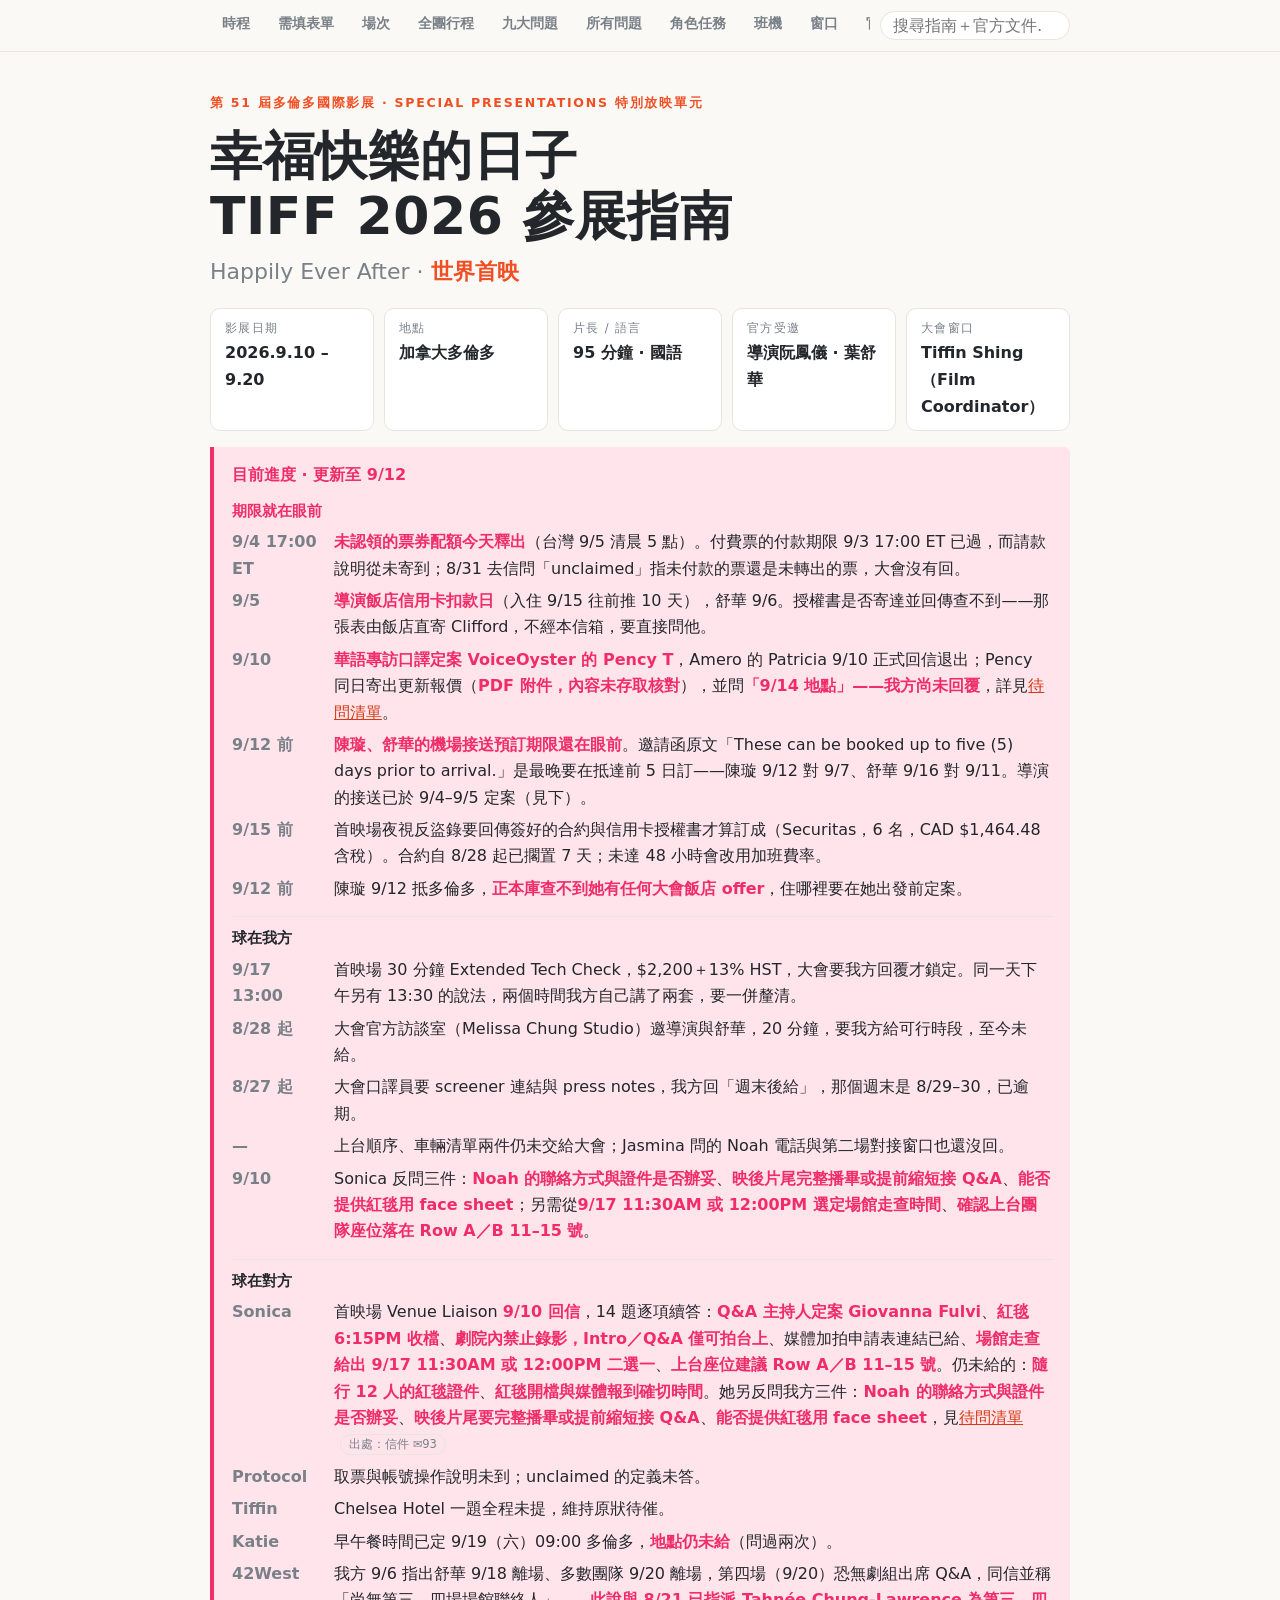
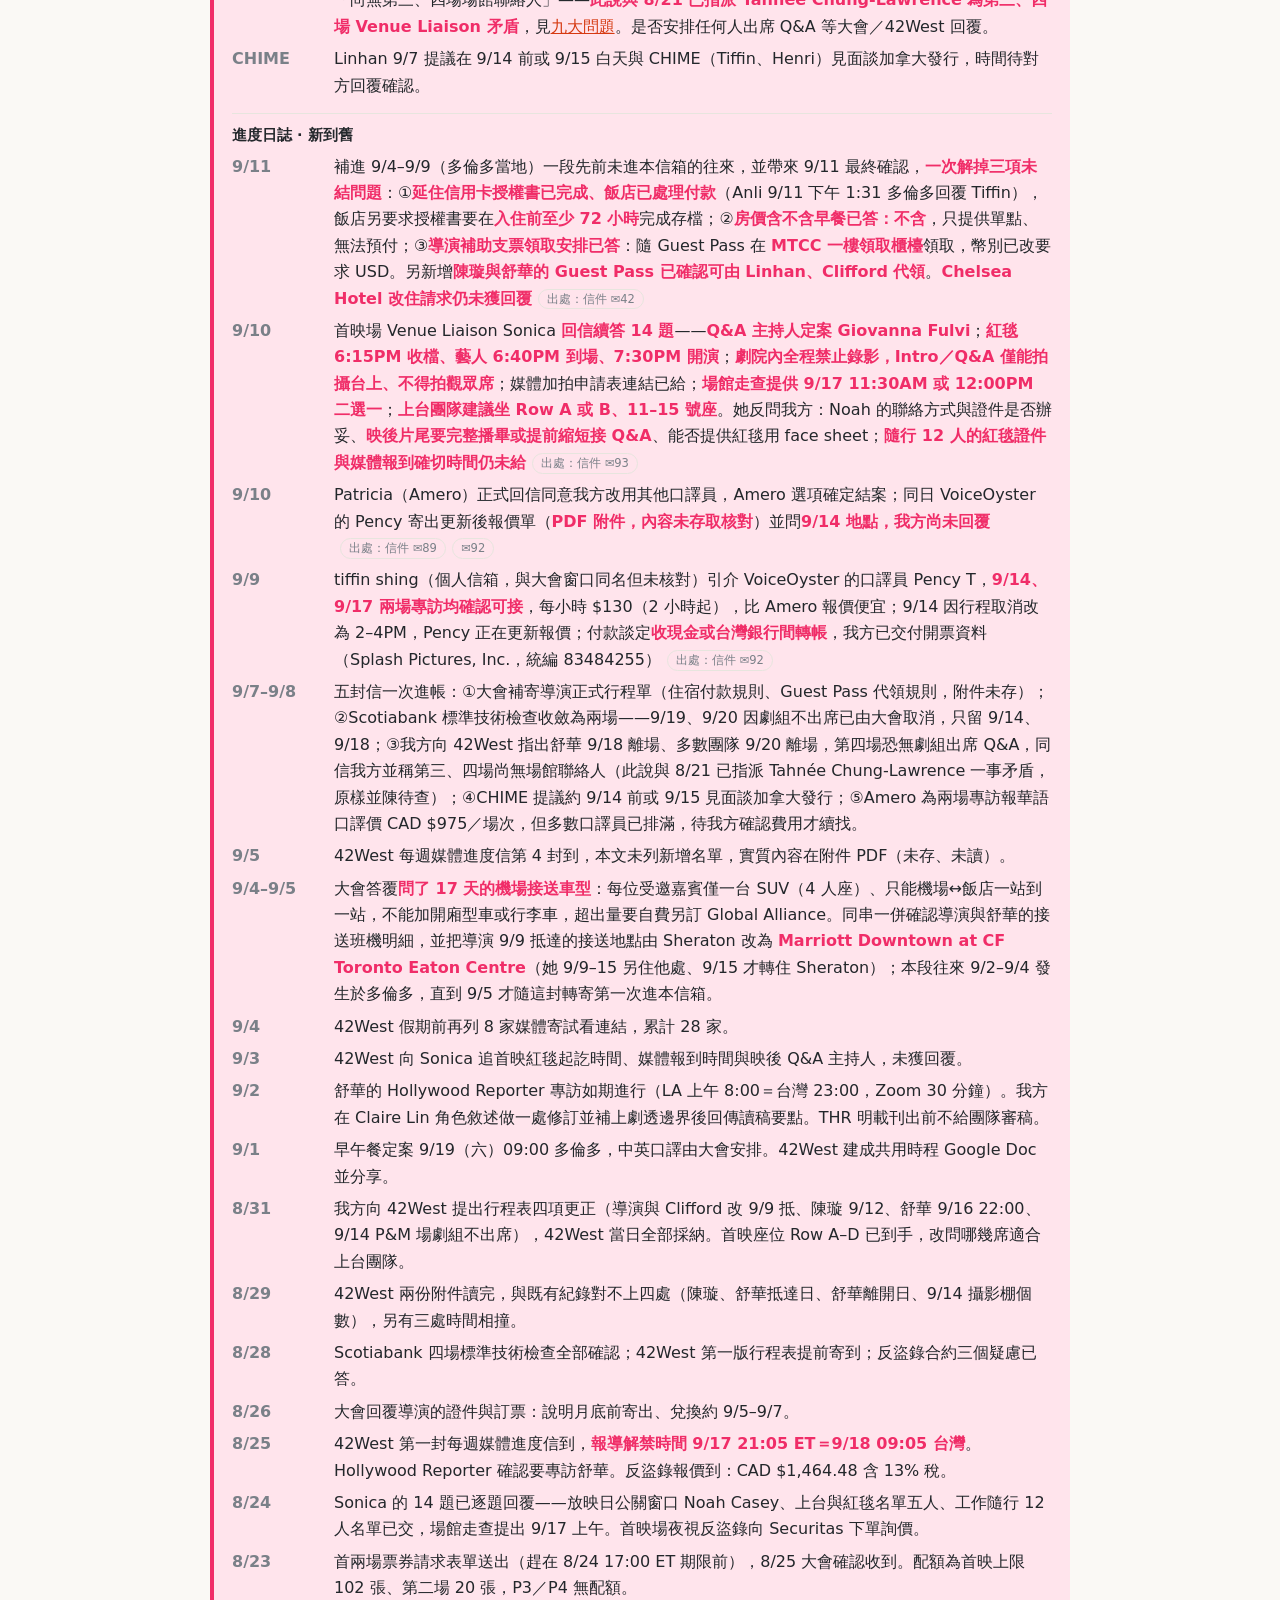
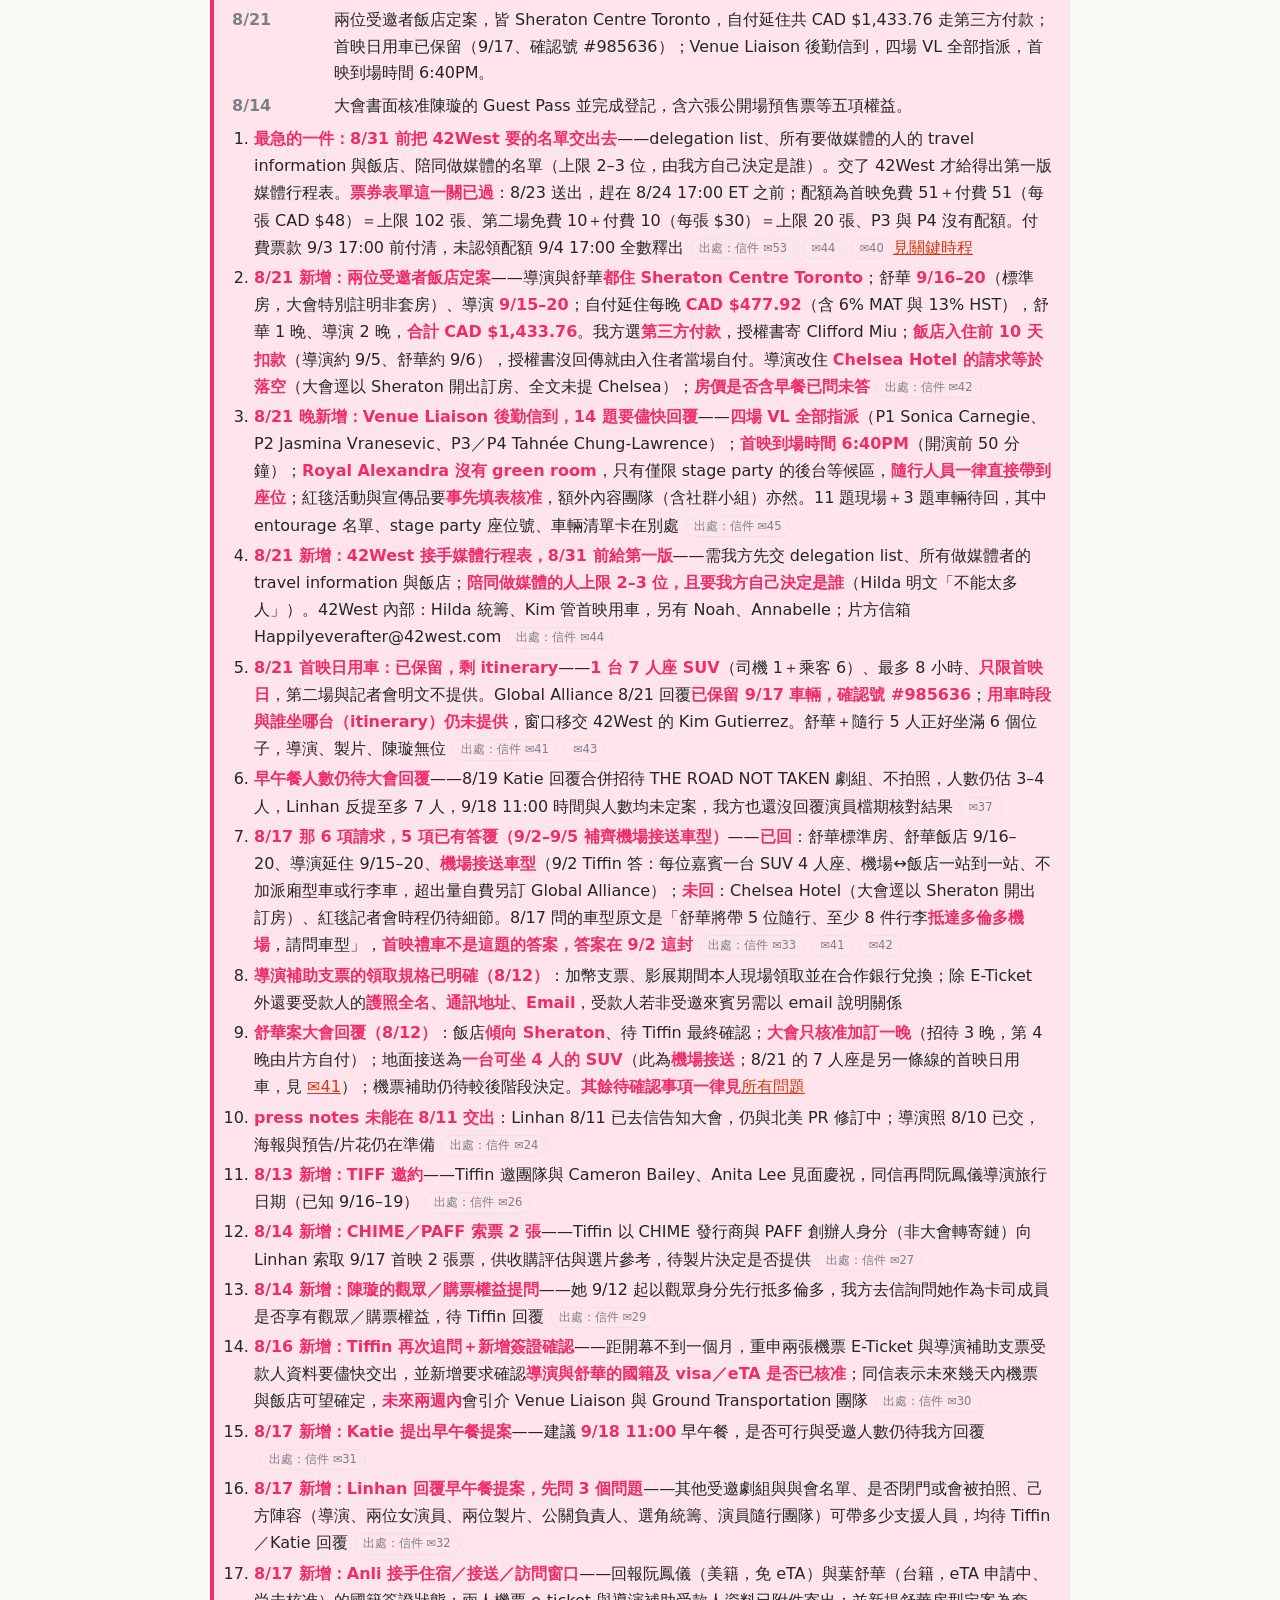
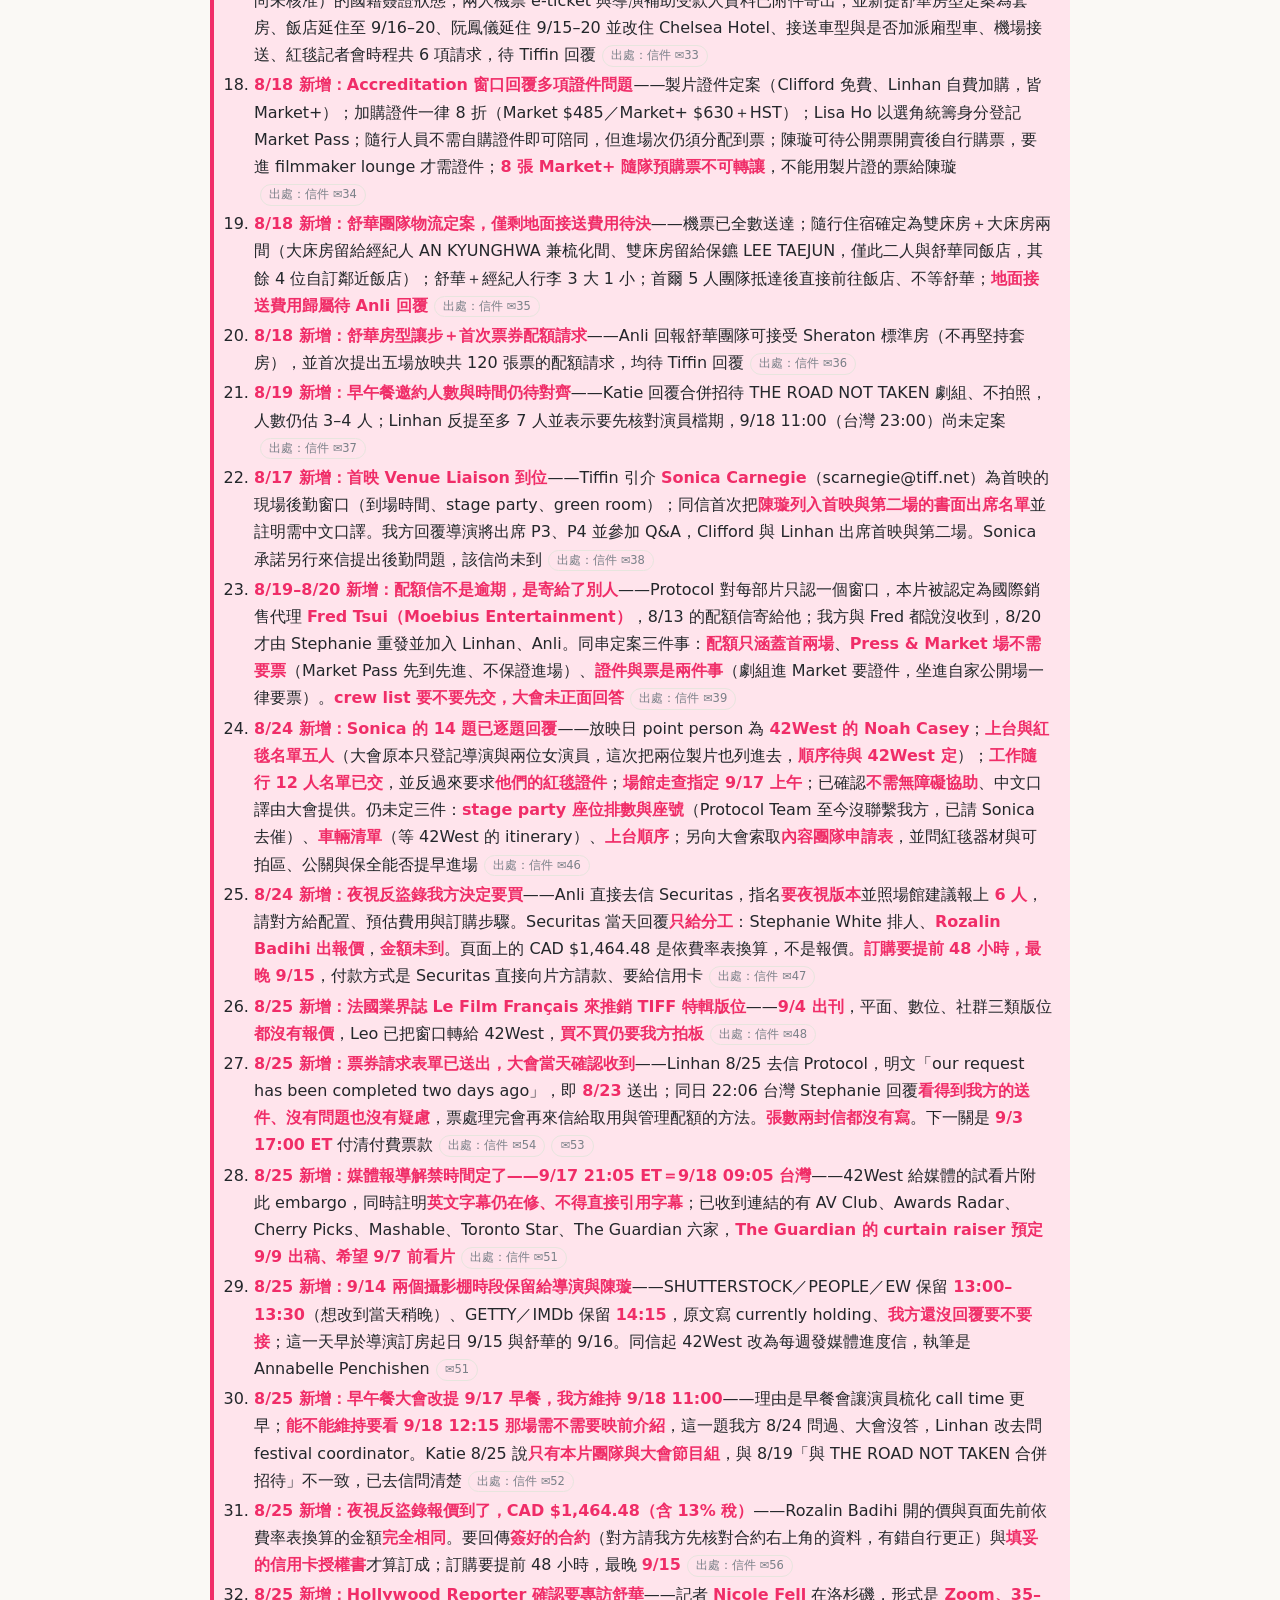
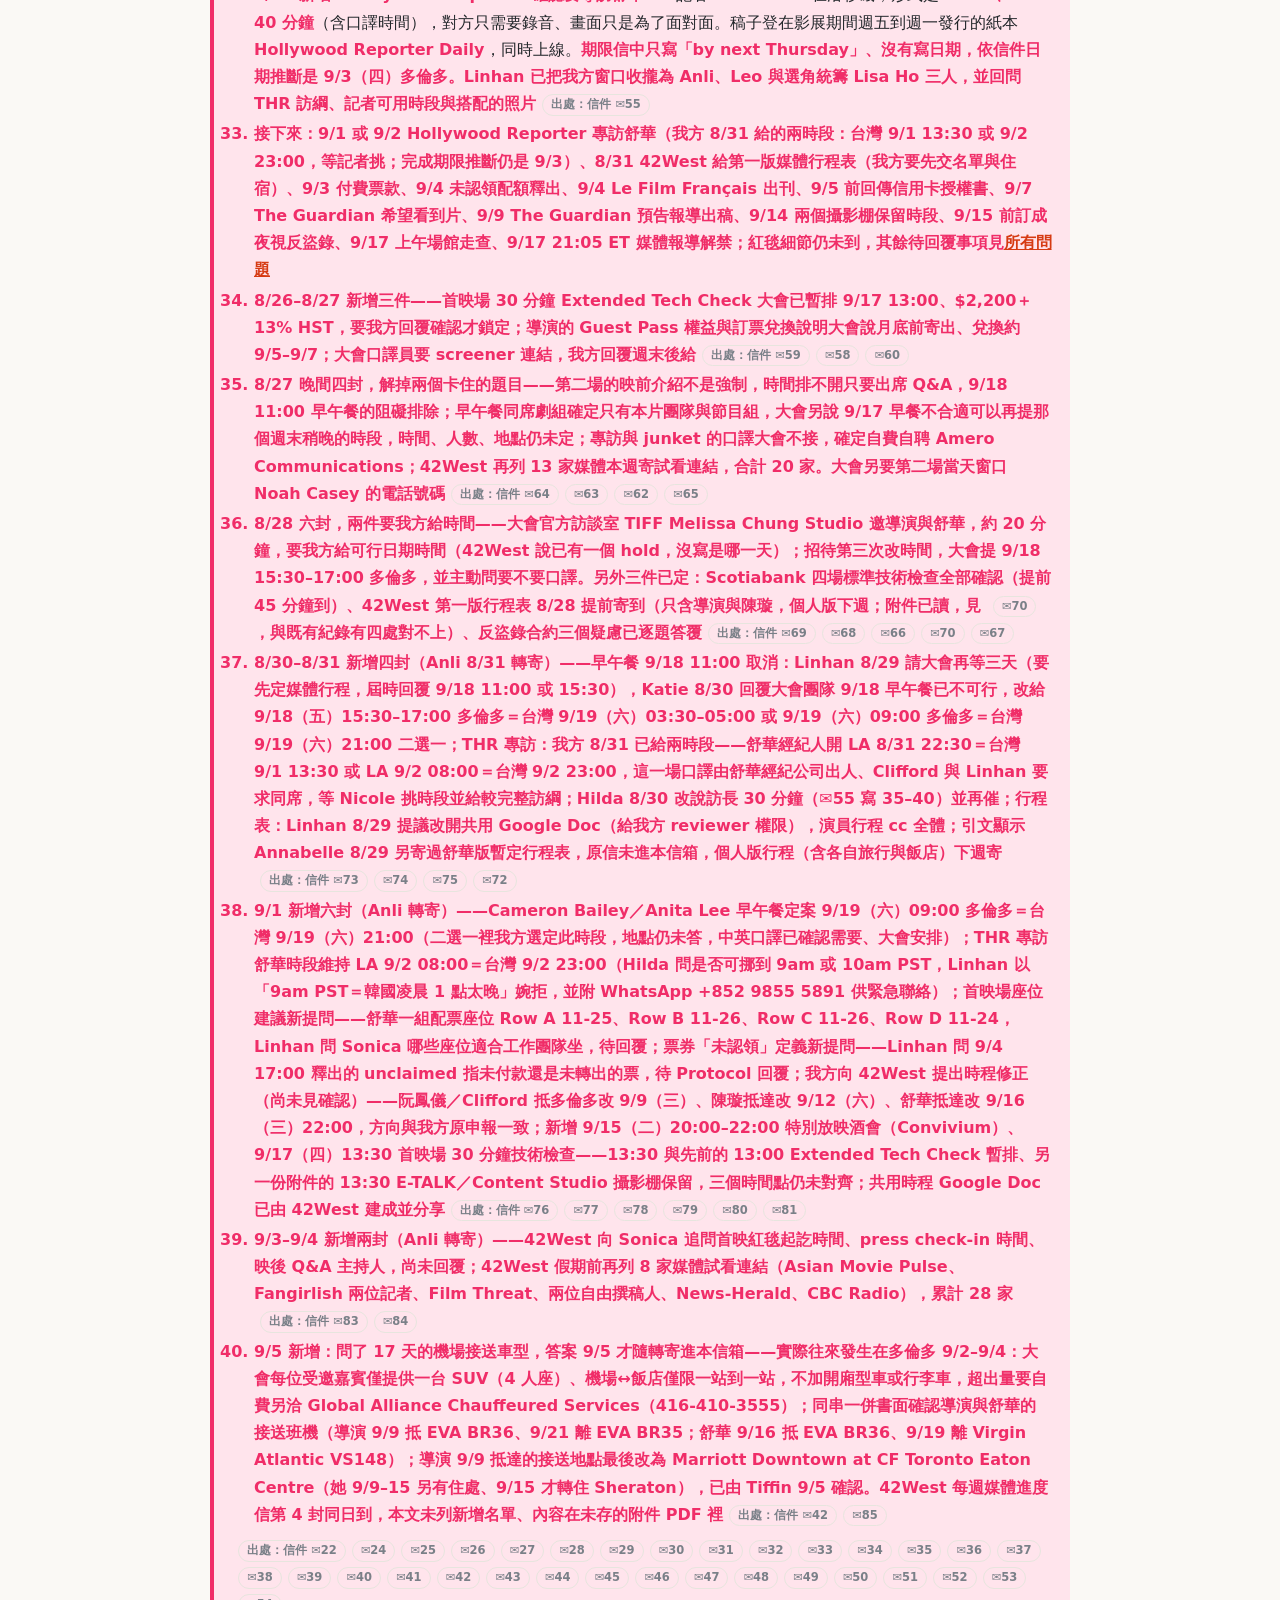
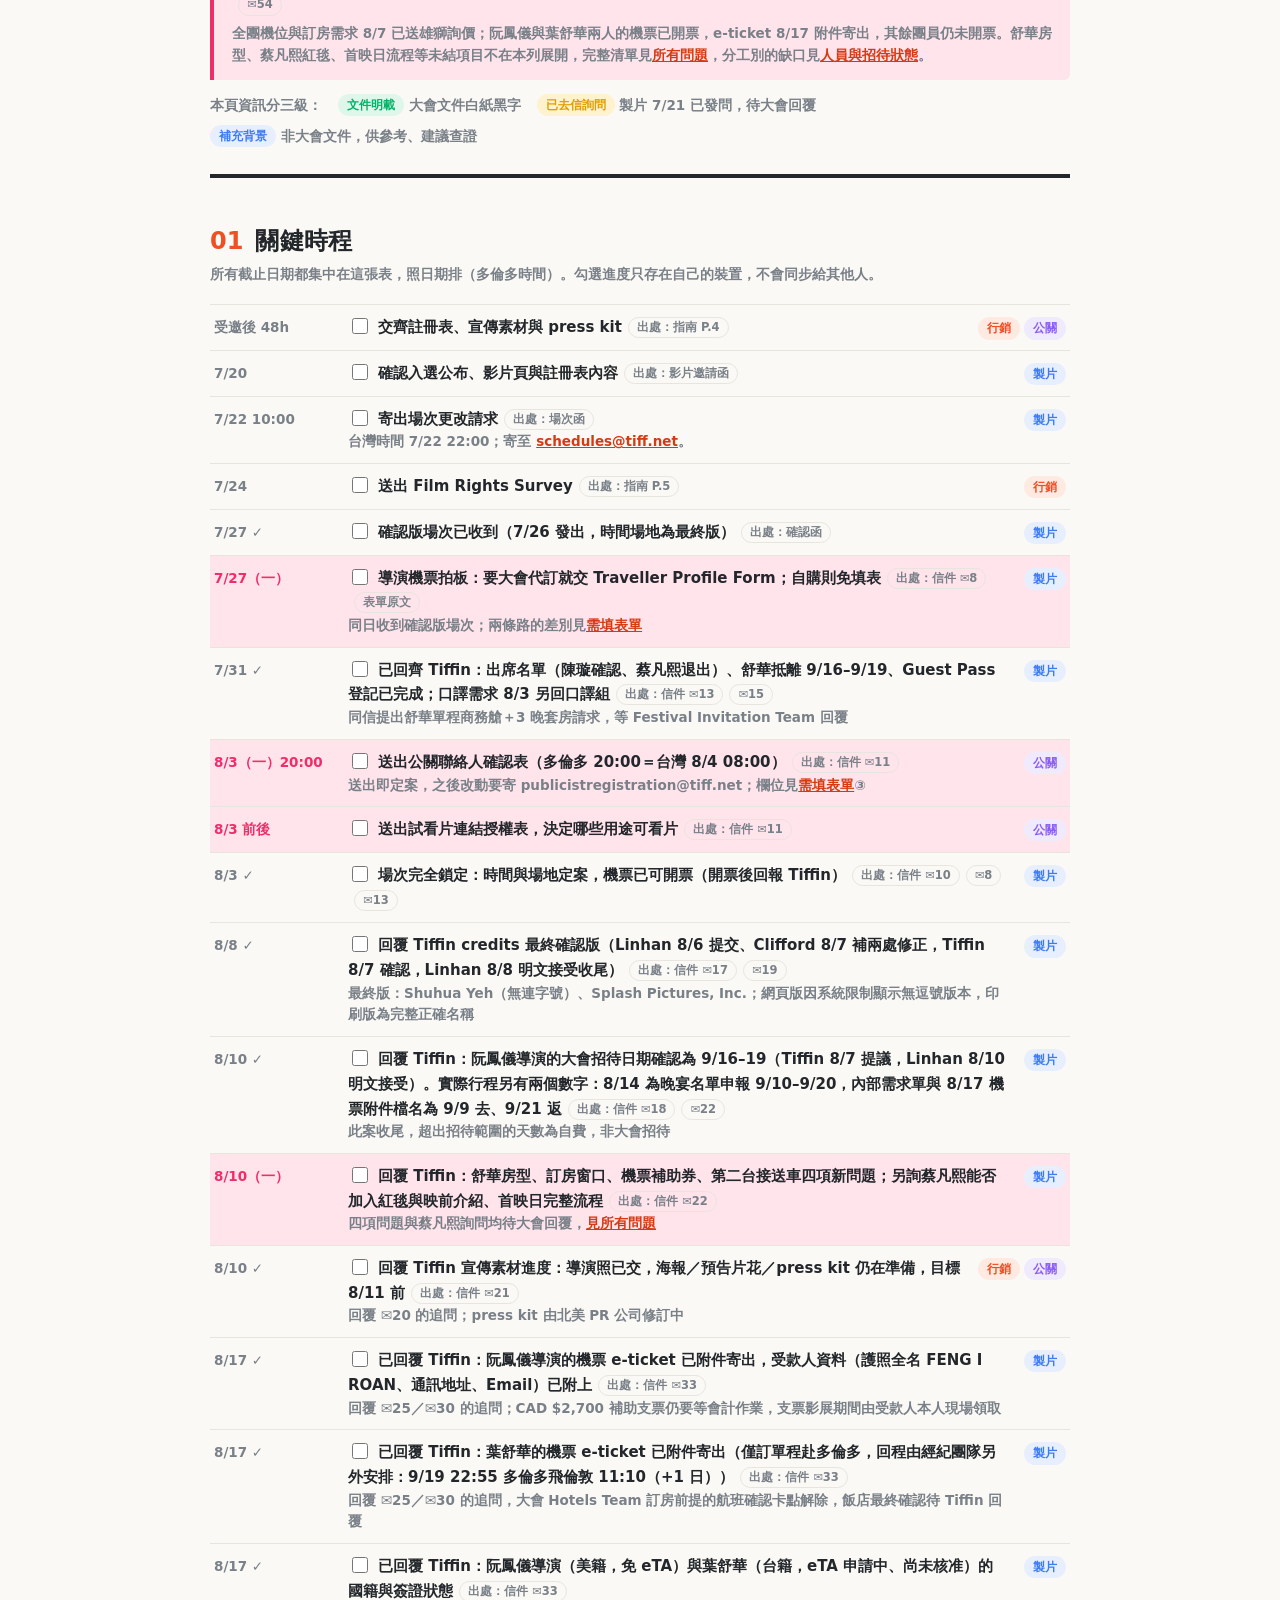
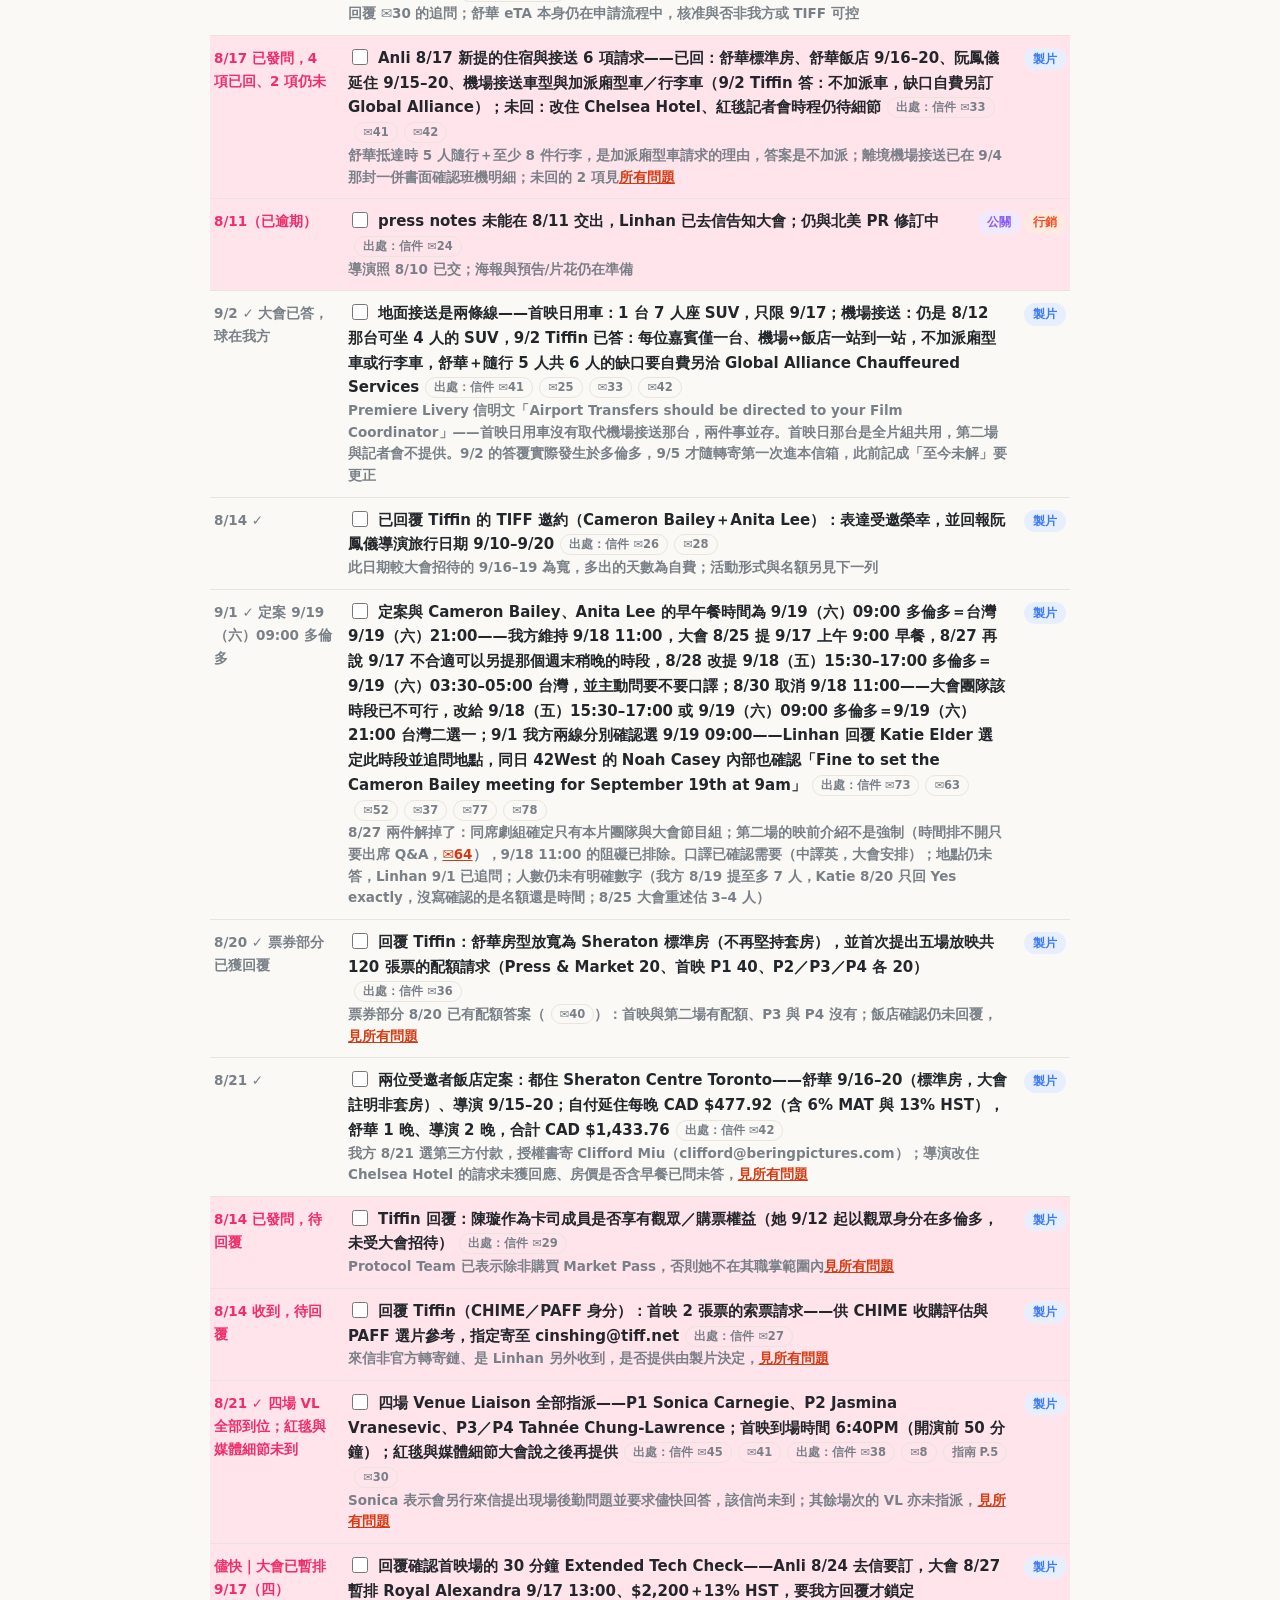
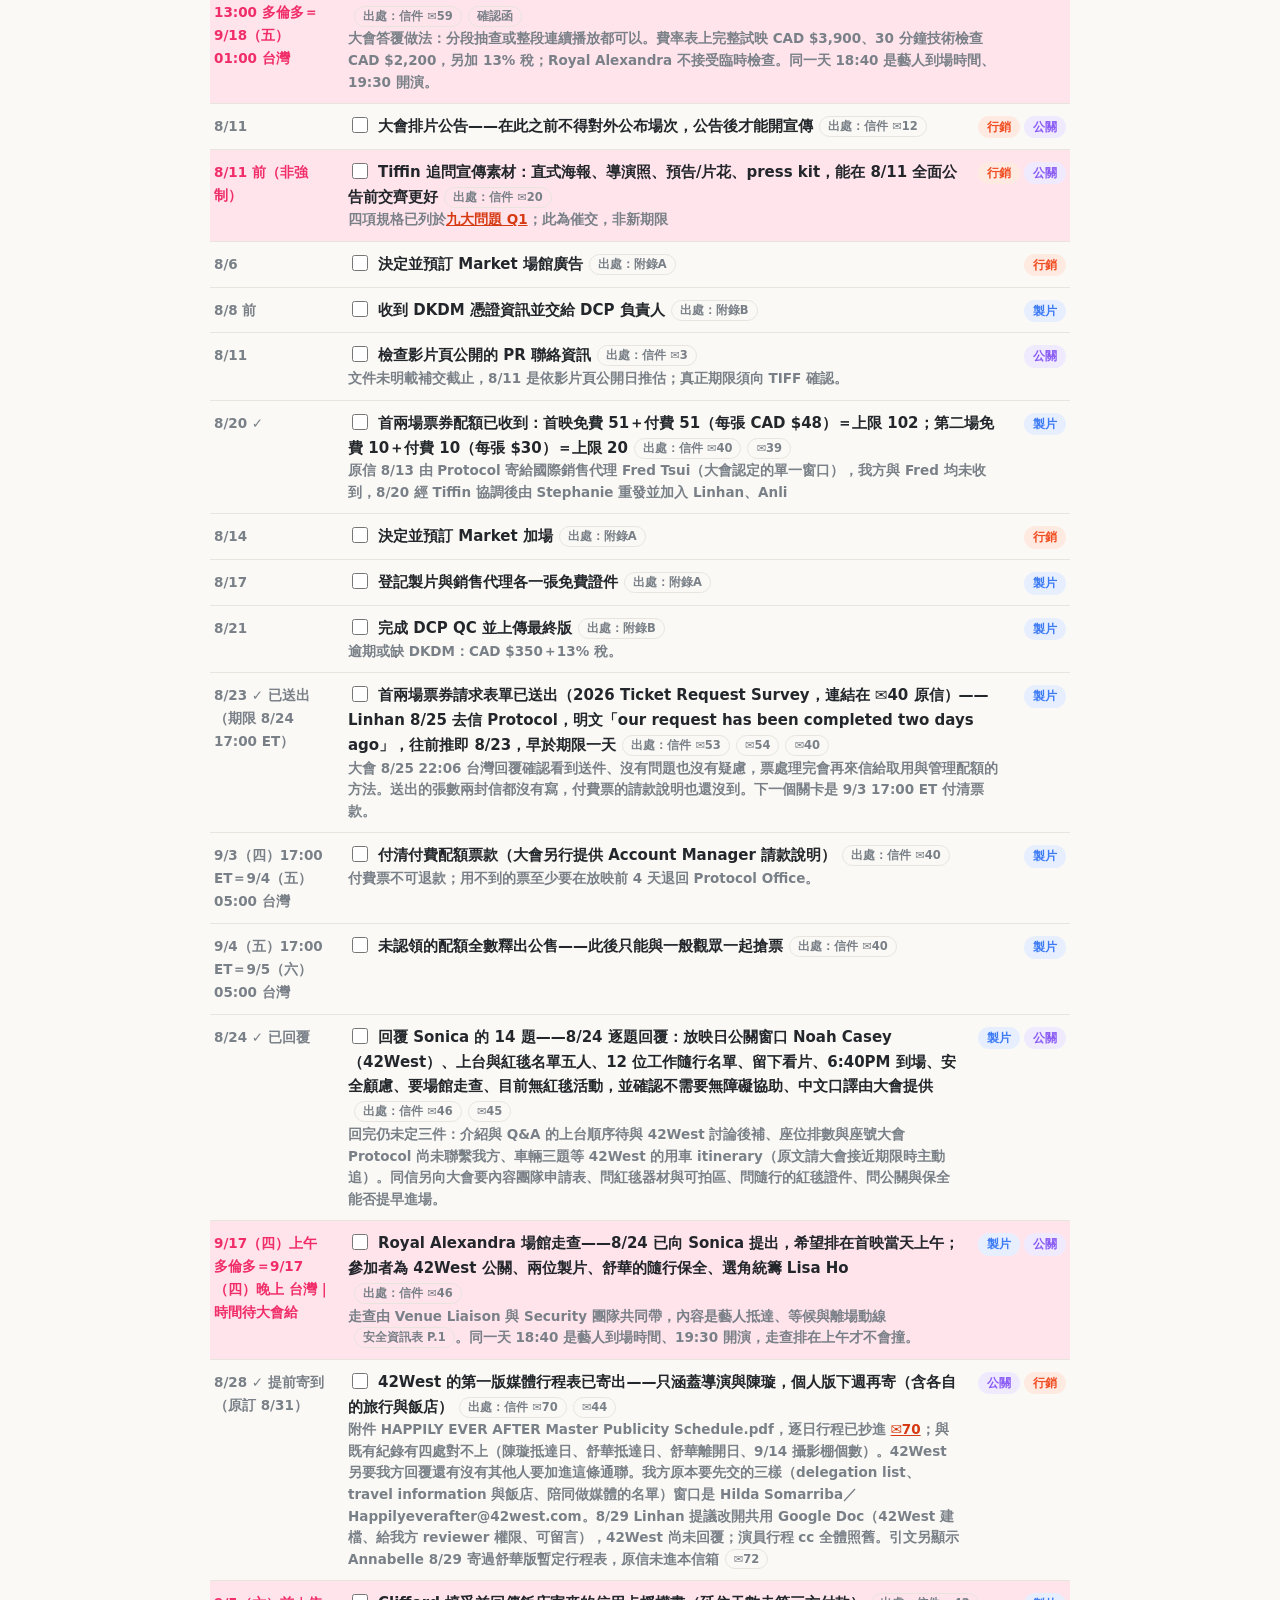
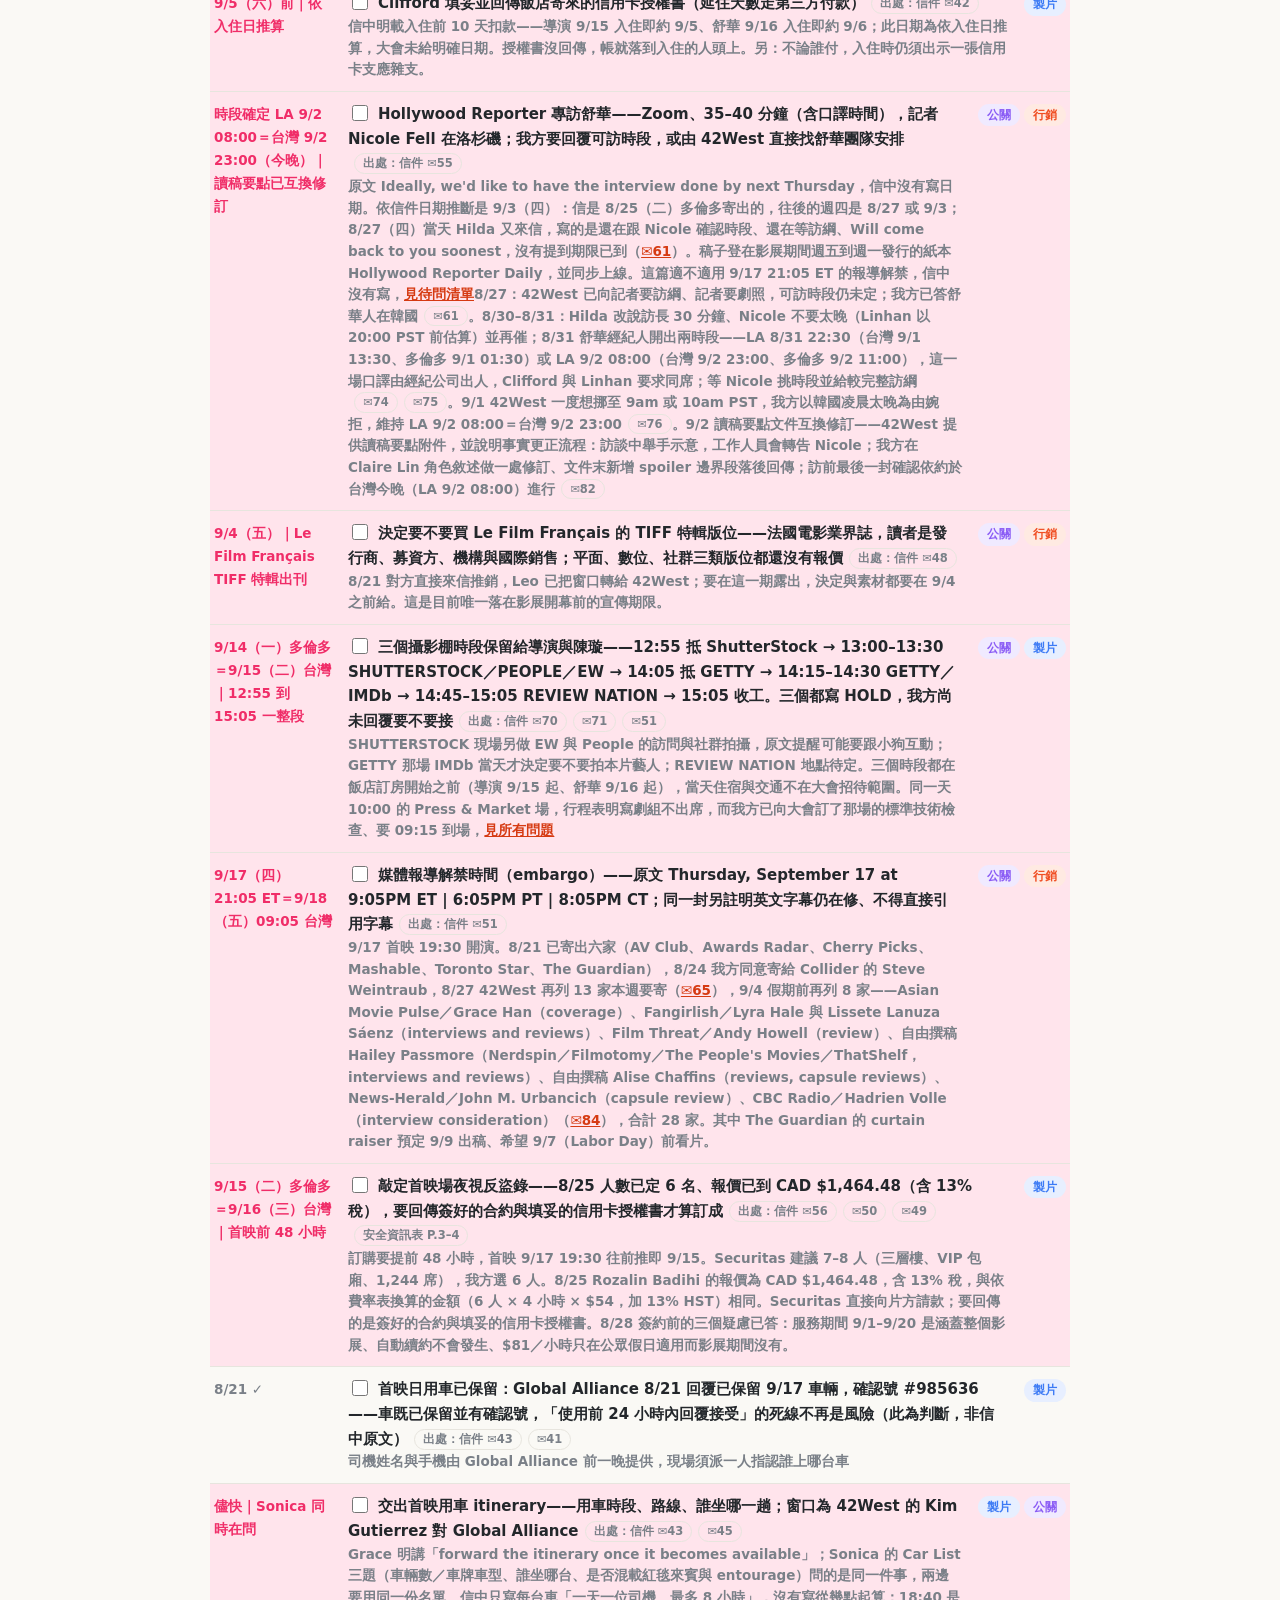
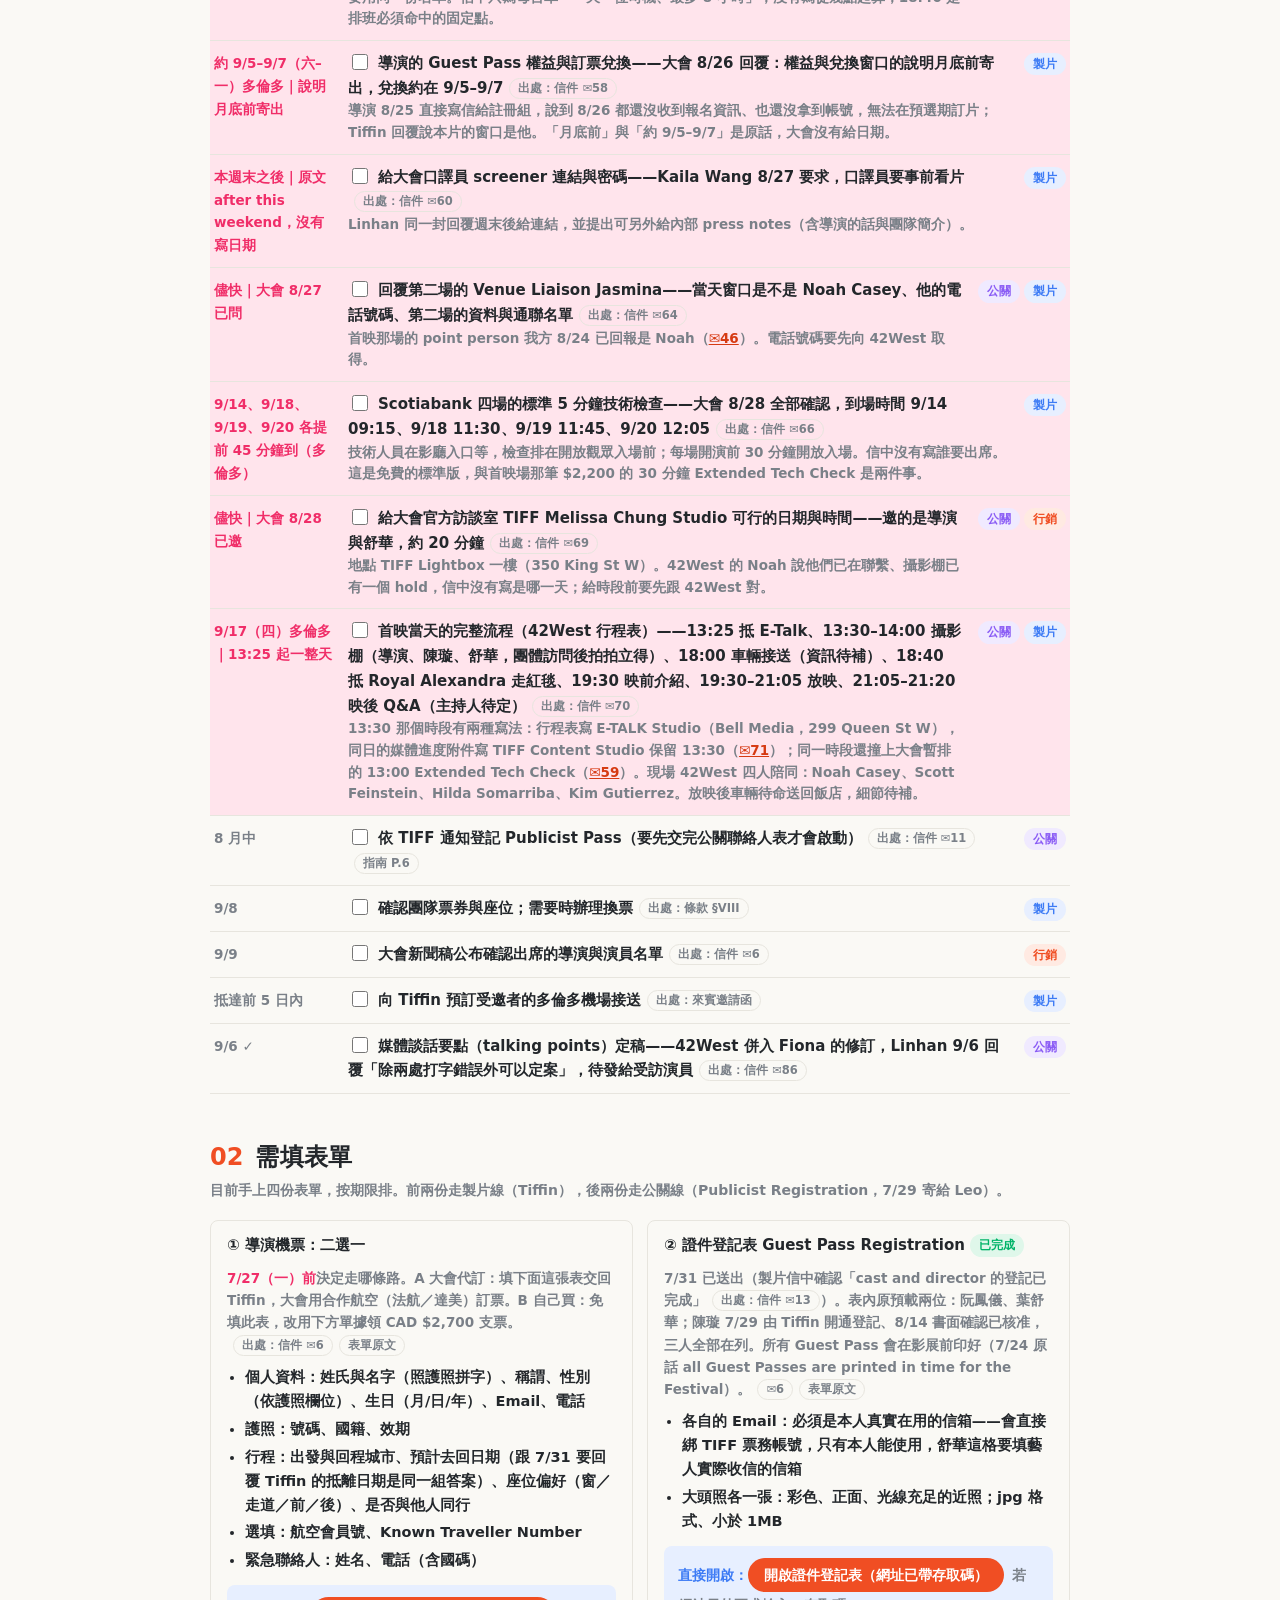
==== commit 448b4e4a: "update 2026-09-12" ====
--- a/index.html
+++ b/index.html
@@ -450,7 +450,7 @@
   </div>
 
   <div class="alert" id="status-alert">
-    <b id="status-title">目前進度 · 更新至 9/10</b>
+    <b id="status-title">目前進度 · 更新至 9/12</b>
 
 <div class="pgsec pghot">期限就在眼前</div>
 <ul class="pglog">
@@ -475,7 +475,7 @@
 <ul class="pglog">
 <li><span class="d">Sonica</span><span class="t">首映場 Venue Liaison <b>9/10 回信</b>，14 題逐項續答：<b>Q&amp;A 主持人定案 Giovanna Fulvi</b>、<b>紅毯 6:15PM 收檔</b>、<b>劇院內禁止錄影，Intro／Q&amp;A 僅可拍台上</b>、媒體加拍申請表連結已給、<b>場館走查給出 9/17 11:30AM 或 12:00PM 二選一</b>、<b>上台座位建議 Row A／B 11–15 號</b>。仍未給的：<b>隨行 12 人的紅毯證件</b>、<b>紅毯開檔與媒體報到確切時間</b>。她另反問我方三件：<b>Noah 的聯絡方式與證件是否辦妥</b>、<b>映後片尾要完整播畢或提前縮短接 Q&amp;A</b>、<b>能否提供紅毯用 face sheet</b>，見<a href="#asks">待問清單</a><a class="src" href="#doc-email-e93">出處：信件 ✉93</a></span></li>
 <li><span class="d">Protocol</span><span class="t">取票與帳號操作說明未到；unclaimed 的定義未答。</span></li>
-<li><span class="d">Tiffin</span><span class="t">導演補助支票的領取安排未回；房價含不含早餐問了 14 天未回；Chelsea Hotel 一題全程未提。</span></li>
+<li><span class="d">Tiffin</span><span class="t">Chelsea Hotel 一題全程未提，維持原狀待催。</span></li>
 <li><span class="d">Katie</span><span class="t">早午餐時間已定 9/19（六）09:00 多倫多，<span class="hot">地點仍未給</span>（問過兩次）。</span></li>
 <li><span class="d">42West</span><span class="t">我方 9/6 指出舒華 9/18 離場、多數團隊 9/20 離場，第四場（9/20）恐無劇組出席 Q&amp;A，同信並稱「尚無第三、四場場館聯絡人」——<span class="hot">此說與 8/21 已指派 Tahnée Chung-Lawrence 為第三、四場 Venue Liaison 矛盾</span>，見<a href="#questions">九大問題</a>。是否安排任何人出席 Q&amp;A 等大會／42West 回覆。</span></li>
 <li><span class="d">CHIME</span><span class="t">Linhan 9/7 提議在 9/14 前或 9/15 白天與 CHIME（Tiffin、Henri）見面談加拿大發行，時間待對方回覆確認。</span></li>
@@ -483,6 +483,7 @@
 
 <div class="pgsec">進度日誌 · 新到舊</div>
 <ul class="pglog">
+<li><span class="d">9/11</span><span class="t">補進 9/4–9/9（多倫多當地）一段先前未進本信箱的往來，並帶來 9/11 最終確認，<b>一次解掉三項未結問題</b>：①<b>延住信用卡授權書已完成、飯店已處理付款</b>（Anli 9/11 下午 1:31 多倫多回覆 Tiffin），飯店另要求授權書要在<b>入住前至少 72 小時</b>完成存檔；②<b>房價含不含早餐已答：不含</b>，只提供單點、無法預付；③<b>導演補助支票領取安排已答</b>：隨 Guest Pass 在 <b>MTCC 一樓領取櫃檯</b>領取，幣別已改要求 USD。另新增<b>陳璇與舒華的 Guest Pass 已確認可由 Linhan、Clifford 代領</b>。<b>Chelsea Hotel 改住請求仍未獲回覆</b><a class="src" href="#doc-email-e42">出處：信件 ✉42</a></span></li>
 <li><span class="d">9/10</span><span class="t">首映場 Venue Liaison Sonica <b>回信續答 14 題</b>——<b>Q&amp;A 主持人定案 Giovanna Fulvi</b>；<b>紅毯 6:15PM 收檔、藝人 6:40PM 到場、7:30PM 開演</b>；<b>劇院內全程禁止錄影，Intro／Q&amp;A 僅能拍攝台上、不得拍觀眾席</b>；媒體加拍申請表連結已給；<b>場館走查提供 9/17 11:30AM 或 12:00PM 二選一</b>；<b>上台團隊建議坐 Row A 或 B、11–15 號座</b>。她反問我方：Noah 的聯絡方式與證件是否辦妥、<b>映後片尾要完整播畢或提前縮短接 Q&amp;A</b>、能否提供紅毯用 face sheet；<b>隨行 12 人的紅毯證件與媒體報到確切時間仍未給</b><a class="src" href="#doc-email-e93">出處：信件 ✉93</a></span></li>
 <li><span class="d">9/10</span><span class="t">Patricia（Amero）正式回信同意我方改用其他口譯員，Amero 選項確定結案；同日 VoiceOyster 的 Pency 寄出更新後報價單（<b>PDF 附件，內容未存取核對</b>）並問<b>9/14 地點，我方尚未回覆</b><a class="src" href="#doc-email-e89">出處：信件 ✉89</a><a class="src" href="#doc-email-e92">✉92</a></span></li>
 <li><span class="d">9/9</span><span class="t">tiffin shing（個人信箱，與大會窗口同名但未核對）引介 VoiceOyster 的口譯員 Pency T，<b>9/14、9/17 兩場專訪均確認可接</b>，每小時 $130（2 小時起），比 Amero 報價便宜；9/14 因行程取消改為 2–4PM，Pency 正在更新報價；付款談定<b>收現金或台灣銀行間轉帳</b>，我方已交付開票資料（Splash Pictures, Inc.，統編 83484255）<a class="src" href="#doc-email-e92">出處：信件 ✉92</a></span></li>
@@ -1013,7 +1014,7 @@
         <li data-st="them"><b class="qt">舒華 8/10 五問<span class="st them">待對方</span></b><span class="chip doc">9/2 四題結，僅機票補助券未決</span> 五題已結四題。<b>已結</b>：房型（標準房，大會加註 not Suite）、飯店（Sheraton Centre Toronto）、<b>機場接送 6 人缺口</b>（9/2 Tiffin 明確答覆：大會<b>只提供一台 4 人座 SUV、機場↔飯店一站到一站，不加派廂型車或行李車</b>，缺口要自費另洽 Global Alliance）。<b>未結</b>：訂房窗口始終未正面答、機票補助券未決。<a class="src" href="#doc-email-e42">出處：信件 ✉42</a><a class="src" href="#doc-email-e41">✉41</a><a class="src" href="#doc-email-e25">✉25</a><a class="src" href="#doc-email-e22">✉22</a><a class="src" href="#doc-email-e33">✉33</a><a class="src" href="#doc-email-e36">✉36</a><details class="trace"><summary>過程</summary><div class="chat"><div class="msg us"><span class="nm">Linhan</span><div class="bb">一次提出五問：房型、訂房窗口、機票補助券、第二台接送車<a class="src" href="#doc-email-e22">✉22</a></div><span class="tm">8/10</span></div><div class="msg tiff"><span class="nm">Tiffin</span><div class="bb">只答三題：傾向 Sheraton、只核准加訂一晚、機場接送是一台可坐 4 人的 SUV<a class="src" href="#doc-email-e25">✉25</a></div><span class="tm">8/12</span></div><div class="msg us"><span class="nm">Anli</span><div class="bb">追問房型與車型<a class="src" href="#doc-email-e33">✉33</a></div><span class="tm">8/17</span></div><div class="msg us dec"><span class="nm">Anli</span><div class="bb">主動讓步：可接受標準房，不再堅持套房<a class="src" href="#doc-email-e36">✉36</a></div><span class="tm">8/18</span></div><div class="msg tiff key"><span class="nm">Tiffin</span><div class="bb">訂房定案 Sheraton 標準房——房型與飯店兩題結案<a class="src" href="#doc-email-e42">✉42</a></div><span class="tm">8/21</span></div><div class="msg tiff key"><span class="nm">Tiffin</span><div class="bb">明確答覆機場接送：每位嘉賓僅一台 4 人座、不加派車，超出量自費向 Global Alliance 另訂——9/2 當下答了，9/5 才隨轉寄進本信箱<a class="src" href="#doc-email-e42">✉42</a></div><span class="tm">9/2</span></div></div><div class="concl"><b>起於</b> 8/10 · <b>23 天</b> · <b>目前</b>：五題結四題；只剩訂房窗口與機票補助券未決</div></details></li>
         <li data-st="them"><b class="qt">票券配額<span class="st them">待對方</span></b><span class="chip doc">8/25 大會確認收到送件</span> <b>首映上限 102 張</b>（免費 51＋付費 51，每張 CAD $48）、<b>第二場上限 20 張</b>（免費 10＋付費 10，每張 $30）；<b>P3、P4 沒有配額</b>；Press &amp; Market 場不需要票。我方原提報 120 張。<a class="src" href="#doc-email-e40">出處：信件 ✉40</a><a class="src" href="#doc-email-e39">✉39</a><a class="src" href="#doc-email-e36">✉36</a><a class="src" href="#doc-email-e53">✉53</a><a class="src" href="#doc-email-e54">✉54</a><small><b>8/23 表單已送出</b>（Linhan 8/25 明文 two days ago），趕在 8/24 17:00 ET 之前；<b>8/25 大會回覆確認看到送件、沒有問題也沒有疑慮</b>。<b>張數兩封信都沒有寫</b>。接下來等大會把票處理完後的取用方法與付費票請款說明，<b>9/3 17:00 ET</b> 前要付清，見<a href="#timeline">關鍵時程</a>；<b>9/1 我方追問「未認領」定義</b>——原文只寫 all unclaimed ticket allocations will be released at 5pm ET on September 4th，Linhan 問是指已申請未付款的票，還是已申請已付款但未從 Ticketmaster 帳號轉出的票，尚未回覆<a class="src" href="#doc-email-e80">✉80</a></small><details class="trace"><summary>過程</summary><div class="chat"><div class="msg us"><span class="nm">Anli</span><div class="bb">提報五場共 120 張<a class="src" href="#doc-email-e36">✉36</a></div><span class="tm">8/18</span></div><div class="msg us"><span class="nm">Anli</span><div class="bb">追問為何沒收到配額信<a class="src" href="#doc-email-e39">✉39</a></div><span class="tm">8/19</span></div><div class="msg p3"><span class="nm">Stephanie</span><div class="bb">配額只涵蓋前兩場；原信寄給國際銷售代理 Fred Tsui<a class="src" href="#doc-email-e39">✉39</a></div><span class="tm">8/19</span></div><div class="msg p3 key"><span class="nm">Stephanie</span><div class="bb">重發配額信並加入 Linhan、Anli：首映上限 102、第二場 20<a class="src" href="#doc-email-e40">✉40</a></div><span class="tm">8/20</span></div><div class="msg us key"><span class="nm">Linhan</span><div class="bb">回報請求表單已於兩天前送出（即 8/23）<a class="src" href="#doc-email-e53">✉53</a></div><span class="tm">8/25</span></div><div class="msg p3 key"><span class="nm">Stephanie</span><div class="bb">確認看得到我方的送件、沒有問題也沒有疑慮；票處理完會再來信給取用與管理配額的方法<a class="src" href="#doc-email-e54">✉54</a></div><span class="tm">8/25</span></div><div class="msg us key"><span class="nm">Linhan</span><div class="bb">追問「未認領」的定義——未付款的票，還是已付款未轉出的票<a class="src" href="#doc-email-e80">✉80</a></div><span class="tm">9/1</span></div></div><div class="concl"><b>起於</b> 8/18 · <b>14 天</b> · <b>目前</b>：送件已被大會確認，<b>球在大會</b>——取用方法、付費票請款說明、以及「未認領」定義都還沒到</div></details></li>
         <li data-st="them"><b class="qt">crew list 要不要先交<span class="st them">待對方</span></b><span class="chip hot">8/19 已發問，未正面回覆</span> 大會只答「進 The Market 要證件、坐進自家公開場要票」，<b>沒有回答有無 crew list 機制</b>。實務上改由 Venue Liaison 以「完整 entourage 與紅毯名單」收。<a class="src" href="#doc-email-e39">出處：信件 ✉39</a><details class="trace"><summary>過程</summary><div class="chat"><div class="msg us"><span class="nm">Anli</span><div class="bb">問工作人員要哪種證件、是否要事先交名單<a class="src" href="#doc-email-e39">✉39</a></div><span class="tm">8/19</span></div><div class="msg p3"><span class="nm">Stephanie</span><div class="bb">只答「進 Market 要證件、坐進自家場要票」，未回答有無 crew list 機制<a class="src" href="#doc-email-e39">✉39</a></div><span class="tm">8/19</span></div><div class="msg tiff"><span class="nm">Sonica</span><div class="bb">改以「完整 entourage 與紅毯名單」的形式要名單<a class="src" href="#doc-email-e45">✉45</a></div><span class="tm">8/21</span></div></div><div class="concl"><b>起於</b> 8/19 · <b>3 天</b> · <b>目前</b>：制度面未正面回答，實務上改由 Venue Liaison 收名單</div></details></li>
-        <li data-st="them"><b class="qt">8/17 住宿與接送 6 請求<span class="st them">待對方</span></b><span class="chip hot">8/21 只回住宿三項</span> <b>已核准</b>：舒華 9/16–20（標準房）、導演 9/15–20。<b>未答四項</b>：機場接送車型與加派廂型車／行李車、改住 Chelsea、飯店↔會場與離境機場接送、紅毯記者會時程。8/17 問的車型指<b>機場那台</b>，首映禮車不是答案。<a class="src" href="#doc-email-e33">出處：信件 ✉33</a><a class="src" href="#doc-email-e41">✉41</a><a class="src" href="#doc-email-e42">✉42</a><details class="trace"><summary>過程</summary><div class="chat"><div class="msg us"><span class="nm">Anli</span><div class="bb">一次提出 6 項住宿與接送請求<a class="src" href="#doc-email-e33">✉33</a></div><span class="tm">8/17</span></div><div class="msg tiff key"><span class="nm">Tiffin</span><div class="bb">訂房確認回覆住宿三項；Chelsea 一題全文未提<a class="src" href="#doc-email-e42">✉42</a></div><span class="tm">8/21</span></div><div class="msg none"><span class="nm">大會</span><div class="bb">機場接送車型、加派車、飯店↔會場接駁、紅毯記者會時程四項未答<a class="src" href="#doc-email-e41">✉41</a></div><span class="tm">8/21</span></div></div><div class="concl"><b>起於</b> 8/17 · <b>5 天</b> · <b>目前</b>：住宿三項已結，其餘未答，球在大會</div></details></li><li data-st="them"><b class="qt">房價含不含早餐<span class="st them">待對方</span></b><span class="chip hot">8/21 已問，待回覆</span> <b>CAD $477.92 房價是否含早餐</b>：Anli 8/21 回覆付款方式時一併詢問，若不含要求加購並回報費用。<b>導演 5 晚、舒華 4 晚的早餐若要另計，金額目前不在任何預算數字裡</b><a class="src" href="#doc-email-e42">出處：信件 ✉42</a><details class="trace"><summary>過程</summary><div class="chat"><div class="msg us"><span class="nm">Anli</span><div class="bb">回覆付款方式時一併詢問；若不含，要求加購並回報費用<a class="src" href="#doc-email-e42">✉42</a></div><span class="tm">8/21</span></div></div><div class="concl"><b>起於</b> 8/21 · <b>1 天</b> · <b>目前</b>：未回，球在大會</div></details></li><li data-st="us"><b class="qt">導演改住 Chelsea<span class="st us">待我方</span></b><span class="chip hot">8/21 未獲回應</span> <b>阮鳳儀改住 Chelsea Hotel</b>：8/17 提出（大會合作飯店，便於團隊統一住宿），8/21 的訂房確認<b>直接以 Sheraton Centre Toronto 開出，全文未提 Chelsea</b>，也沒說可不可以換。要改就得重提，且會動到已經開好的訂房——<b>是否還要爭取，我方要先決定</b><a class="src" href="#doc-email-e33">出處：信件 ✉33</a><a class="src" href="#doc-email-e42">✉42</a><details class="trace"><summary>過程</summary><div class="chat"><div class="msg us"><span class="nm">Anli</span><div class="bb">提出改住 Chelsea Hotel，理由是團隊統一住宿便於協調<a class="src" href="#doc-email-e33">✉33</a></div><span class="tm">8/17</span></div><div class="msg none"><span class="nm">大會</span><div class="bb">訂房確認逕以 Sheraton 開出，全文未提 Chelsea，也沒說可不可以換<a class="src" href="#doc-email-e42">✉42</a></div><span class="tm">8/21</span></div></div><div class="concl"><b>起於</b> 8/17 · <b>5 天</b> · <b>目前</b>：被略過。要改就得重提並動到已開好的訂房——<b>要不要爭取，球在我方</b></div></details></li><li data-st="us"><b class="qt">延住怎麼付款<span class="st us">待我方</span></b><span class="chip doc">8/21 已定案</span> <b>第三方付款</b>，授權書寄 Clifford Miu。<b>入住前 10 天扣款</b>（導演約 9/5、舒華約 9/6），未回傳則帳落到入住者頭上。不論誰付，<b>入住時仍須出示信用卡</b>支應雜支。<a class="src" href="#doc-email-e42">出處：信件 ✉42</a><a href="#timeline">見關鍵時程</a><details class="trace"><summary>過程</summary><div class="chat"><div class="msg tiff"><span class="nm">Tiffin</span><div class="bb">給出兩個選項：第三方付款，或客人入住時自付<a class="src" href="#doc-email-e42">✉42</a></div><span class="tm">8/21</span></div><div class="msg us dec"><span class="nm">Anli</span><div class="bb">選第三方付款，指定受款人 Clifford Miu<a class="src" href="#doc-email-e42">✉42</a></div><span class="tm">8/21</span></div></div><div class="concl"><b>起於</b> 8/21 · <b>1 天</b> · <b>目前</b>：已決；授權書要趕在入住前 10 天扣款前回傳（導演約 9/5）</div></details></li><li data-st="done"><b class="qt">舒華第 4 晚實際用途<span class="st done">已解決</span></b><span class="chip hot">內部待核對</span> 飯店訂到 <b>9/20 退房</b>，但回程班機是 <b>9/19 22:55</b> 飛倫敦。若以班機為準，自付的第 4 晚（CAD $477.92）買的是白天用房而非過夜。<b>兩份數字並存，內部未核對</b>。<a class="src" href="#doc-email-e42">✉42</a><details class="trace"><summary>過程</summary><div class="chat"><div class="msg us"><span class="nm">Linhan</span><div class="bb">回報舒華 9/20 離（4 晚）<a class="src" href="#doc-email-e22">✉22</a></div><span class="tm">8/10</span></div><div class="msg us"><span class="nm">Anli</span><div class="bb">附件載回程班機 9/19 22:55 多倫多飛倫敦<a class="src" href="#doc-email-e33">✉33</a></div><span class="tm">8/17</span></div><div class="msg tiff"><span class="nm">Tiffin</span><div class="bb">訂房開到 9/20 退房<a class="src" href="#doc-email-e42">✉42</a></div><span class="tm">8/21</span></div></div><div class="concl"><b>起於</b> 8/10 · <b>12 天</b> · <b>目前</b>：兩份數字並存、內部未核對——這筆 CAD $477.92 買的是白天用房還是過夜，取決於以哪份為準</div></details></li>
+        <li data-st="them"><b class="qt">8/17 住宿與接送 6 請求<span class="st them">待對方</span></b><span class="chip hot">8/21 只回住宿三項</span> <b>已核准</b>：舒華 9/16–20（標準房）、導演 9/15–20。<b>未答四項</b>：機場接送車型與加派廂型車／行李車、改住 Chelsea、飯店↔會場與離境機場接送、紅毯記者會時程。8/17 問的車型指<b>機場那台</b>，首映禮車不是答案。<a class="src" href="#doc-email-e33">出處：信件 ✉33</a><a class="src" href="#doc-email-e41">✉41</a><a class="src" href="#doc-email-e42">✉42</a><details class="trace"><summary>過程</summary><div class="chat"><div class="msg us"><span class="nm">Anli</span><div class="bb">一次提出 6 項住宿與接送請求<a class="src" href="#doc-email-e33">✉33</a></div><span class="tm">8/17</span></div><div class="msg tiff key"><span class="nm">Tiffin</span><div class="bb">訂房確認回覆住宿三項；Chelsea 一題全文未提<a class="src" href="#doc-email-e42">✉42</a></div><span class="tm">8/21</span></div><div class="msg none"><span class="nm">大會</span><div class="bb">機場接送車型、加派車、飯店↔會場接駁、紅毯記者會時程四項未答<a class="src" href="#doc-email-e41">✉41</a></div><span class="tm">8/21</span></div></div><div class="concl"><b>起於</b> 8/17 · <b>5 天</b> · <b>目前</b>：住宿三項已結，其餘未答，球在大會</div></details></li><li data-st="done"><b class="qt">房價含不含早餐<span class="st done">已解決</span></b><span class="chip doc">9/5 已答：不含</span> <b>CAD $477.92 房價不含早餐</b>：Tiffin 9/5（台灣，＝多倫多 9/4 下午）回覆，飯店只提供單點、無法預付，早餐要嘛現場付、要嘛併入雜費信用卡。<b>導演 5 晚、舒華 4 晚的早餐要另計，金額目前不在任何預算數字裡</b><a class="src" href="#doc-email-e42">出處：信件 ✉42</a><details class="trace"><summary>過程</summary><div class="chat"><div class="msg us"><span class="nm">Anli</span><div class="bb">回覆付款方式時一併詢問；若不含，要求加購並回報費用<a class="src" href="#doc-email-e42">✉42</a></div><span class="tm">8/21</span></div><div class="msg tiff key"><span class="nm">Tiffin</span><div class="bb">回覆：不含早餐，只提供單點、無法預付，現場付或併入雜費信用卡<a class="src" href="#doc-email-e42">✉42</a></div><span class="tm">9/5</span></div></div><div class="concl"><b>起於</b> 8/21 · <b>目前</b>：<b>已結</b>——不含早餐，費用未計入預算，需另計</div></details></li><li data-st="us"><b class="qt">導演改住 Chelsea<span class="st us">待我方</span></b><span class="chip hot">8/21 未獲回應</span> <b>阮鳳儀改住 Chelsea Hotel</b>：8/17 提出（大會合作飯店，便於團隊統一住宿），8/21 的訂房確認<b>直接以 Sheraton Centre Toronto 開出，全文未提 Chelsea</b>，也沒說可不可以換。要改就得重提，且會動到已經開好的訂房——<b>是否還要爭取，我方要先決定</b><a class="src" href="#doc-email-e33">出處：信件 ✉33</a><a class="src" href="#doc-email-e42">✉42</a><details class="trace"><summary>過程</summary><div class="chat"><div class="msg us"><span class="nm">Anli</span><div class="bb">提出改住 Chelsea Hotel，理由是團隊統一住宿便於協調<a class="src" href="#doc-email-e33">✉33</a></div><span class="tm">8/17</span></div><div class="msg none"><span class="nm">大會</span><div class="bb">訂房確認逕以 Sheraton 開出，全文未提 Chelsea，也沒說可不可以換<a class="src" href="#doc-email-e42">✉42</a></div><span class="tm">8/21</span></div></div><div class="concl"><b>起於</b> 8/17 · <b>5 天</b> · <b>目前</b>：被略過。要改就得重提並動到已開好的訂房——<b>要不要爭取，球在我方</b></div></details></li><li data-st="done"><b class="qt">延住怎麼付款<span class="st done">已解決</span></b><span class="chip doc">9/11 已完成</span> <b>第三方付款</b>，授權書寄 Clifford Miu。<b>入住前 10 天扣款、授權書要在入住前至少 72 小時完成並存檔</b>（導演約 9/5、舒華約 9/6），未回傳則帳落到入住者頭上。不論誰付，<b>入住時仍須出示信用卡</b>支應雜支。<b>9/11 下午 1:31 多倫多 Anli 回覆 Tiffin：信用卡授權已完成，飯店已處理付款</b>，此題結案；同批信另答<b>房價不含早餐</b>。<a class="src" href="#doc-email-e42">出處：信件 ✉42</a><a href="#timeline">見關鍵時程</a><details class="trace"><summary>過程</summary><div class="chat"><div class="msg tiff"><span class="nm">Tiffin</span><div class="bb">給出兩個選項：第三方付款，或客人入住時自付<a class="src" href="#doc-email-e42">✉42</a></div><span class="tm">8/21</span></div><div class="msg us dec"><span class="nm">Anli</span><div class="bb">選第三方付款，指定受款人 Clifford Miu<a class="src" href="#doc-email-e42">✉42</a></div><span class="tm">8/21</span></div><div class="msg tiff"><span class="nm">Tiffin</span><div class="bb">轉來飯店回覆：帳款已依約定分別記在系統，仍需授權書於入住前至少 72 小時完成存檔<a class="src" href="#doc-email-e42">✉42</a></div><span class="tm">9/9</span></div><div class="msg us dec"><span class="nm">Anli</span><div class="bb">回覆 Tiffin：信用卡授權已完成，飯店已處理付款<a class="src" href="#doc-email-e42">✉42</a></div><span class="tm">9/11</span></div></div><div class="concl"><b>起於</b> 8/21 · <b>目前</b>：<b>已結</b>——信用卡授權書已完成、飯店已處理付款，房價不含早餐一併問到答案</div></details></li><li data-st="done"><b class="qt">舒華第 4 晚實際用途<span class="st done">已解決</span></b><span class="chip hot">內部待核對</span> 飯店訂到 <b>9/20 退房</b>，但回程班機是 <b>9/19 22:55</b> 飛倫敦。若以班機為準，自付的第 4 晚（CAD $477.92）買的是白天用房而非過夜。<b>兩份數字並存，內部未核對</b>。<a class="src" href="#doc-email-e42">✉42</a><details class="trace"><summary>過程</summary><div class="chat"><div class="msg us"><span class="nm">Linhan</span><div class="bb">回報舒華 9/20 離（4 晚）<a class="src" href="#doc-email-e22">✉22</a></div><span class="tm">8/10</span></div><div class="msg us"><span class="nm">Anli</span><div class="bb">附件載回程班機 9/19 22:55 多倫多飛倫敦<a class="src" href="#doc-email-e33">✉33</a></div><span class="tm">8/17</span></div><div class="msg tiff"><span class="nm">Tiffin</span><div class="bb">訂房開到 9/20 退房<a class="src" href="#doc-email-e42">✉42</a></div><span class="tm">8/21</span></div></div><div class="concl"><b>起於</b> 8/10 · <b>12 天</b> · <b>目前</b>：兩份數字並存、內部未核對——這筆 CAD $477.92 買的是白天用房還是過夜，取決於以哪份為準</div></details></li>
         <li data-st="done"><b class="qt">導演招待日期<span class="st done">已解決</span></b><span class="chip doc">8/10 已回覆</span> 大會招待 <b>9/16–19</b>（3 晚）。實際訂房開到 <b>9/15–20</b>，延住 2 晚由片方付 CAD $955.84。<a class="src" href="#doc-email-e18">出處：信件 ✉18</a><a class="src" href="#doc-email-e22">✉22</a><details class="trace"><summary>過程</summary><div class="chat"><div class="msg tiff"><span class="nm">Tiffin</span><div class="bb">提議把飯店訂在 9/16–19<a class="src" href="#doc-email-e18">✉18</a></div><span class="tm">8/7</span></div><div class="msg us dec"><span class="nm">Linhan</span><div class="bb">明文回信接受<a class="src" href="#doc-email-e22">✉22</a></div><span class="tm">8/10</span></div><div class="msg tiff"><span class="nm">Tiffin</span><div class="bb">實際訂房開到 9/15–20，延住 2 晚由片方付<a class="src" href="#doc-email-e42">✉42</a></div><span class="tm">8/21</span></div></div><div class="concl"><b>起於</b> 8/7 · <b>15 天</b> · <b>目前</b>：已結</div></details></li>
         <li data-st="them"><b class="qt">蔡凡熙能否上紅毯<span class="st them">待對方</span></b><span class="chip ask">8/10 已發問</span> 他 7/31 已退出，<b>正式狀態不變</b>。因可能為《Arrested Memory》（9/17 午夜首映）到多倫多，我方問能否非正式加入本片紅毯與映前介紹，同問首映日完整流程——<b>大會兩題都沒答</b>。<a class="src" href="#doc-email-e22">出處：信件 ✉22</a><a class="src" href="#doc-email-e25">✉25</a><details class="trace"><summary>過程</summary><div class="chat"><div class="msg us"><span class="nm">Linhan</span><div class="bb">問若他為另一部片到多倫多，能否非正式加入本片紅毯與映前介紹；同問首映日完整流程<a class="src" href="#doc-email-e22">✉22</a></div><span class="tm">8/10</span></div><div class="msg none"><span class="nm">大會</span><div class="bb">Tiffin 的回信未觸及這兩題<a class="src" href="#doc-email-e25">✉25</a></div><span class="tm">8/12</span></div></div><div class="concl"><b>起於</b> 8/10 · <b>12 天</b> · <b>目前</b>：問了沒被回答，球在大會</div></details></li>
         <li data-st="them"><b class="qt">舒華機票補助<span class="st them">待對方</span></b><span class="chip ask">追蹤回覆</span> 請求台北→多倫多<b>單程商務艙</b>（回程不需大會出）。大會兩次提醒<b>送演員機票非常罕見</b>，只核准加訂一晚飯店，機票<b>要到較後階段才決定</b>。預算仍按自費預留。<a class="src" href="#doc-email-e13">出處：信件 ✉13</a><a class="src" href="#doc-email-e14">✉14</a><a class="src" href="#doc-email-e25">✉25</a><details class="trace"><summary>過程</summary><div class="chat"><div class="msg us dec"><span class="nm">Linhan</span><div class="bb">改請台北→多倫多單程商務艙，取代 7/27 的「商務艙全額或 CAD $5,500」<a class="src" href="#doc-email-e13">✉13</a></div><span class="tm">7/31</span></div><div class="msg tiff"><span class="nm">Tiffin</span><div class="bb">已轉 Festival Invitation Team，並提醒送演員機票非常罕見<a class="src" href="#doc-email-e14">✉14</a></div><span class="tm">8/1</span></div><div class="msg tiff"><span class="nm">Tiffin</span><div class="bb">機票與飯店一併送出，只核准加訂一晚飯店；機票要到較後階段才決定<a class="src" href="#doc-email-e25">✉25</a></div><span class="tm">8/12</span></div></div><div class="concl"><b>起於</b> 7/31 · <b>22 天</b> · <b>目前</b>：未決，預算仍按自費預留</div></details></li>
@@ -1087,7 +1088,7 @@
       <h5 style="margin-top:14px">⑧ 內部——雄獅需求單（8/7）要釐清的</h5>
       <ul>
         <li data-st="us"><b class="qt">舒華離開日兩說<span class="st us">待我方</span></b><span class="chip doc">8/10 已解</span> <b>舒華離返兩說</b>：7/31 曾告知大會 9/19 晚間離，與需求單 Sheraton 退房 9/20 不一致；8/10 Linhan 信中確認 9/20 離（4 晚），與需求單一致，<b>以 9/20 為準</b>；8/12 大會回覆只核准加訂一晚，<b>第 4 晚由片方自付</b>（<a href="#asks">見上方</a>）。回程航班仍未列<details class="trace"><summary>過程</summary><div class="chat"><div class="msg us"><span class="nm">Linhan</span><div class="bb">告知大會 9/19 晚間離<a class="src" href="#doc-email-e13">✉13</a></div><span class="tm">7/31</span></div><div class="msg p3"><span class="nm">雄獅需求單</span><div class="bb">需求單載 Sheraton 退房 9/20</div><span class="tm">8/7</span></div><div class="msg us dec"><span class="nm">Linhan</span><div class="bb">確認 9/20 離（4 晚），以需求單為準<a class="src" href="#doc-email-e22">✉22</a></div><span class="tm">8/10</span></div></div><div class="concl"><b>起於</b> 7/31 · <b>22 天</b> · <b>目前</b>：對外已對齊；但 8/17 附件的回程班機是 9/19 晚，回程航班仍未列</div></details></li>
-        <li data-st="us"><b class="qt">導演住宿晚數<span class="st us">待我方</span></b><span class="chip doc">8/10 已解</span> <b>導演住宿 5 晚 vs 招待 3 晚</b>：8/10 Linhan 已回覆 Tiffin 接受大會提議的 9/16–19（3 晚），需求單 9/15–20 中超出這 3 晚的天數（提早抵達等）為自費，非大會招待，此案對齊完畢<details class="trace"><summary>過程</summary><div class="chat"><div class="msg tiff"><span class="nm">Tiffin</span><div class="bb">提議 9/16–19（3 晚）<a class="src" href="#doc-email-e18">✉18</a></div><span class="tm">8/7</span></div><div class="msg us dec"><span class="nm">Linhan</span><div class="bb">接受，超出天數自費<a class="src" href="#doc-email-e22">✉22</a></div><span class="tm">8/10</span></div><div class="msg tiff key"><span class="nm">Tiffin</span><div class="bb">實際訂房開到 9/15–20，延住 2 晚片方付 CAD $955.84<a class="src" href="#doc-email-e42">✉42</a></div><span class="tm">8/21</span></div></div><div class="concl"><b>起於</b> 8/7 · <b>15 天</b> · <b>目前</b>：已結</div></details></li>
+        <li data-st="done"><b class="qt">導演住宿晚數<span class="st done">已解決</span></b><span class="chip doc">8/10 已解</span> <b>導演住宿 5 晚 vs 招待 3 晚</b>：8/10 Linhan 已回覆 Tiffin 接受大會提議的 9/16–19（3 晚），需求單 9/15–20 中超出這 3 晚的天數（提早抵達等）為自費，非大會招待，此案對齊完畢<details class="trace"><summary>過程</summary><div class="chat"><div class="msg tiff"><span class="nm">Tiffin</span><div class="bb">提議 9/16–19（3 晚）<a class="src" href="#doc-email-e18">✉18</a></div><span class="tm">8/7</span></div><div class="msg us dec"><span class="nm">Linhan</span><div class="bb">接受，超出天數自費<a class="src" href="#doc-email-e22">✉22</a></div><span class="tm">8/10</span></div><div class="msg tiff key"><span class="nm">Tiffin</span><div class="bb">實際訂房開到 9/15–20，延住 2 晚片方付 CAD $955.84<a class="src" href="#doc-email-e42">✉42</a></div><span class="tm">8/21</span></div></div><div class="concl"><b>起於</b> 8/7 · <b>15 天</b> · <b>目前</b>：已結</div></details></li>
         <li data-st="us"><b class="qt">韓方回程與訂房缺件<span class="st us">待我方</span></b><span class="chip hot">待內部定案</span> KIM JIWON 的回程航班未列；AN KYUNGHWA、KIM JIWON 的訂房（AN 詢問可否三床）待補<details class="trace"><summary>過程</summary><div class="chat"><div class="msg p3"><span class="nm">Lisa Ho</span><div class="bb">交出舒華團隊物流，但 KIM JIWON 回程與部分訂房未列<a class="src" href="#doc-email-e35">✉35</a></div><span class="tm">8/18</span></div></div><div class="concl"><b>起於</b> 8/18 · <b>4 天</b> · <b>目前</b>：待內部補齊，<b>球在我方</b></div></details></li>
         <li data-st="them"><b class="qt">雄獅報價<span class="st them">待對方</span></b><span class="chip ask">等雄獅回覆</span> 全員票價與房價報價、導演豪華經濟艙報價、One King West 與 Hotel Victoria 房價（未指定飯店成員用）<details class="trace"><summary>過程</summary><div class="chat"><div class="msg us"><span class="nm">片方</span><div class="bb">全團機位與訂房需求送雄獅詢價</div><span class="tm">8/7</span></div></div><div class="concl"><b>起於</b> 8/7 · <b>15 天</b> · <b>目前</b>：等雄獅回覆，全員尚未開票</div></details></li>
       </ul>
@@ -1746,6 +1747,20 @@
         <p><b>Anli · Fri, Sep 4, 2026, 12:37 PM（多倫多）回覆：</b>Fiona will be staying at <b>a different hotel from September 9–15</b>. Her drop-off location on September 9 will be <b>Marriott Downtown at CF Toronto Eaton Centre</b>（525 Bay Street, Toronto, ON M5G 2L2）。<b>She will move to the Sheraton on September 15.</b> Please use the Marriott as her drop-off location for the September 9 arrival transfer.</p>
         <p><b>Tiffin · 2026年9月5日週六 上午12:51（多倫多 9/4 下午 12:51＝台灣 9/5 上午 12:51）：</b>👍🏻（Tiffin Shing reacted via Gmail，以表情符號確認收到上一封）</p>
         <p>〔按：<b>本信（正本：2026-09-05_1a0704a5c897d63c.txt）一次轉寄了 9/1–9/5（多倫多當地）一段先前從未進過本信箱的往來</b>，比對正本庫既有檔案，這五封（9/2 Tiffin、9/4 Anli 兩封、9/4 Tiffin、9/4 Anli）都是<b>第一次出現</b>，之前頁面上『機場接送車型與加派廂型車／行李車，Anli 8/18 問到現在沒有回覆』的說法要更正。四項要點：①<b>17 天沒回的車型問題，9/2 這封已經回了</b>——答案是<b>每位受邀嘉賓僅一台車、只能一站到一站（機場→飯店），不能加開廂型車或行李車或拆站接送</b>，超出的量要另外自費向 <a href="https://www.global-alliance.ca/">Global Alliance Chauffeured Services</a> 訂，與<a href="#doc-email-e41">✉41</a> 首映日用車走同一家業者、不同訂單。②<b>導演與舒華的接送班機此時才第一次書面確認</b>，與矩陣既有班機資訊一致，見<a href="#operations">全團行程一覽</a>。③<b>導演 9/9 抵達的接送地點在最後一刻改掉</b>——原按 9/1 那封訂在 Sheraton，9/5 改為 <b>Marriott Downtown at CF Toronto Eaton Centre</b>，原因是<b>導演 9/9–15 另有住處（有商務會議），9/15 才轉住 Sheraton</b>，與<a href="#doc-email-e42">上方</a> Sheraton 9/15–20 訂房並不衝突，Marriott 這段住宿不在大會招待範圍內、費用歸屬未提。④<b>離境機場接送已一併問到、紅毯用車型號仍待回覆</b>：兩人離境各自的隨行與行李量已於 9/4 那封列出（見上），加派車輛與費用歸屬仍要向 Global Alliance 另外確認。〕</p>
+        <p><b>Anli · Fri, Sep 4, 2026, 下午12:51（多倫多）：</b>Also, just following up on the Sheraton room charges and breakfast. Have you heard back from the Hotels Team on how the complimentary nights will be applied, and whether breakfast is included in the stay? Thanks so much!</p>
+        <p><b>Tiffin · Sat, Sep 5, 2026, 上午12:56（台灣＝多倫多 9/4 下午12:56）回覆：</b>No updates from Sheraton yet, but we believe it will be fine. For breakfast, it is not included and they do not have a buffet but only a-la-carte option, so it could not be prepaid. Breakfast can either be paid after service or bill to the credit card used for incidental.</p>
+        <p><b>Anli · Sat, Sep 5, 2026, 上午1:28（台灣＝多倫多 9/4 下午1:28）：</b>Got it , thanks!</p>
+        <p><b>Anli · Sat, Sep 5, 2026, 上午7:11（多倫多）：</b>Regarding Fiona's fight tix reimbursement, we would prefer to receive the cheque in USD. Could you let us know where Fiona should go to collect the cheque during the festival? Also, does she just need to bring her passport, e-ticket and flight itinerary, or is there anything else she'll need?</p>
+        <p><b>Tiffin · Sun, Sep 6, 2026, 上午1:22（台灣＝多倫多 9/5 下午1:22）回覆：</b>Fiona can pick up the cheque along with her Guest Pass at the Guest Pass pick up desk located at MTCC ground floo. I'm also attaching the cheque cashing instruction.</p>
+        <p><b>Anli · Sun, Sep 6, 2026, 上午1:25（台灣＝多倫多 9/5 下午1:25）：</b>Got it, thanks. Happy holidays!</p>
+        <p><b>Anli · Sun, Sep 6, 2026, 上午3:41（多倫多）：</b>One quick question about the Guest Passes for Xuan Chen and Shuhua Yeh. Fiona is planning to pick up her pass on September 10. Since Xuan and Shuhua will be arriving on different dates, would it be possible for our producers and Fiona to pick up their Guest Passes at the same time on their behalf?</p>
+        <p><b>Tiffin · Mon, Sep 7, 2026, 上午12:50（台灣＝多倫多 9/6 下午12:50）回覆：</b>Yes, I'll note their names and email addresses to pick up the pass on behalf of Shuhua. I'll also email the Director's Itinerary later today.</p>
+        <p><b>Anli · Mon, Sep 7, 2026, 上午2:08（多倫多）：</b>Thanks! Just to confirm, would Linhan and Clifford also be able to pick up Xuan's Guest Pass on her behalf at the same time?</p>
+        <p><b>Tiffin · Tue, Sep 8, 2026, 上午1:30（台灣＝多倫多 9/7 下午1:30）回覆：</b>Yes, I have made the note to whoever will be at the Desk.</p>
+        <p><b>Anli · Mon, Sep 7, 2026, 下午9:04（多倫多）：</b>Thank you. You're the best!</p>
+        <p><b>Tiffin · Wed, Sep 9, 2026, 上午1:34（台灣＝多倫多 9/8 下午1:34）回覆，飯店確認延住扣款安排：</b>The hotel finally got back to us regarding the charge of extension stay. Please see their response below. <b>I have already informed our Front Desk team, and the billing instructions have been set up in the reservations. They are aware of the amounts to be charged in accordance with the billing arrangements already noted for both guests.</b> <b>That said, we still require the Credit Card Authorization Forms to be completed, as these must be processed and on file at least 72 hours prior to arrival.</b> It seems that the authorization form automatically notes the entirety of the stay, and then the hotel will split the billing accordingly between what TIFF is covering vs what the guest is covering. Please complete the forms as soon as possible.</p>
+        <p><b>Anli · Fri, Sep 11, 2026, 下午1:31（多倫多＝台灣 9/12 上午1:31）回覆</b>　msgid:1a09187b79431a9a · 正本：2026-09-11_1a09187b79431a9a.txt：<b>Thanks for following up! We've completed the credit card authorization, and the payment has already been processed by the hotel.</b></p>
+        <p>〔按：<b>本信（正本：2026-09-11_1a09187b79431a9a.txt）補進 9/4–9/9（多倫多當地）先前未進本信箱的一段往來，並帶來 9/11 的最終確認</b>，一次解掉三項未結問題：①<b>延住信用卡授權書已完成、飯店已處理付款</b>——Anli 9/11 下午 1:31 多倫多（台灣 9/12 上午 1:31）明確答覆 Tiffin「We've completed the credit card authorization, and the payment has already been processed by the hotel」，回應的正是 Tiffin 9/9 那封：飯店已把帳款依<a href="#doc-email-e42">上方</a>約定分別記在兩位受邀者名下，但仍要求<b>授權書要在入住前至少 72 小時完成並存檔</b>——這與稍早「入住前 10 天扣款」不是同一件事，一個是繳交授權書的期限、一個是實際扣款日。②<b>房價是否含早餐，問了 14 天沒回的問題已答</b>——Tiffin 9/5（台灣，＝多倫多 9/4 下午）回覆：<b>不含早餐</b>，飯店只提供單點、無法預付，早餐要嘛現場付、要嘛併入雜費信用卡。③<b>導演補助支票的領取安排已答</b>——Fiona 的支票隨 Guest Pass 一起在 <b>MTCC 一樓 Guest Pass 領取櫃檯</b>領取，兌換說明另有附件（未存檔、未核對）；<b>幣別我方已改要求 USD</b>。<b>另有一件先前問題卡未收錄的新安排</b>：陳璇（Xuan）與舒華（Shuhua）的 Guest Pass <b>已確認可由 Linhan 與 Clifford 代領</b>（Tiffin 9/7、9/8 兩度確認記下代領人姓名與 email），與<a href="#doc-guest-fiona">Fiona 邀請函</a>「代領須事先書面確認代表姓名與 email」的規則一致。<b>唯一仍未答的是 Chelsea Hotel 改住請求</b>，這批信全程未提，維持原狀待催。〕</p>
       </div>
       <div class="docpage" id="doc-email-e43">
         <div class="pgno">✉ 43 · 2026/8/21（五）下午 12:46 多倫多＝8/22（六）上午 12:46 台灣 起，至 8/21 下午 1:30 多倫多＝8/22 上午 1:30 台灣 · Linhan → Tiffin（cc ground@tiff.net、Sonica、TIFFCARS、Anli、Clifford、Leo、42West）；Grace（Global Alliance）↔ Kim Gutierrez（42West）· 首映用車已保留＋大會把 42West 信箱寫錯 · 正本：2026-08-21_1a02564201b33115.txt、2026-08-21_1a0256494068a1c8.txt 等 3 封</div>
@@ -2691,7 +2706,7 @@
 </section>
 
 <footer>
-  整理自 TIFF 官方邀請函（影片＋兩位來賓）、2026 參展條款、Filmmaker Guide、交片規格、場次通知、來賓事件處理與行為準則、安全資訊表，以及製片 Linhan、Anli 與大會窗口（Tiffin、Kaila、Katie、Protocol 的 Stephanie、Venue Liaison 的 Sonica）的往來信件（至 2026/9/10）。暫定資訊以大會後續確認為準。製表 2026/7/22，更新 2026/9/10。
+  整理自 TIFF 官方邀請函（影片＋兩位來賓）、2026 參展條款、Filmmaker Guide、交片規格、場次通知、來賓事件處理與行為準則、安全資訊表，以及製片 Linhan、Anli 與大會窗口（Tiffin、Kaila、Katie、Protocol 的 Stephanie、Venue Liaison 的 Sonica）的往來信件（至 2026/9/12）。暫定資訊以大會後續確認為準。製表 2026/7/22，更新 2026/9/12。
 </footer>
 
 </div>
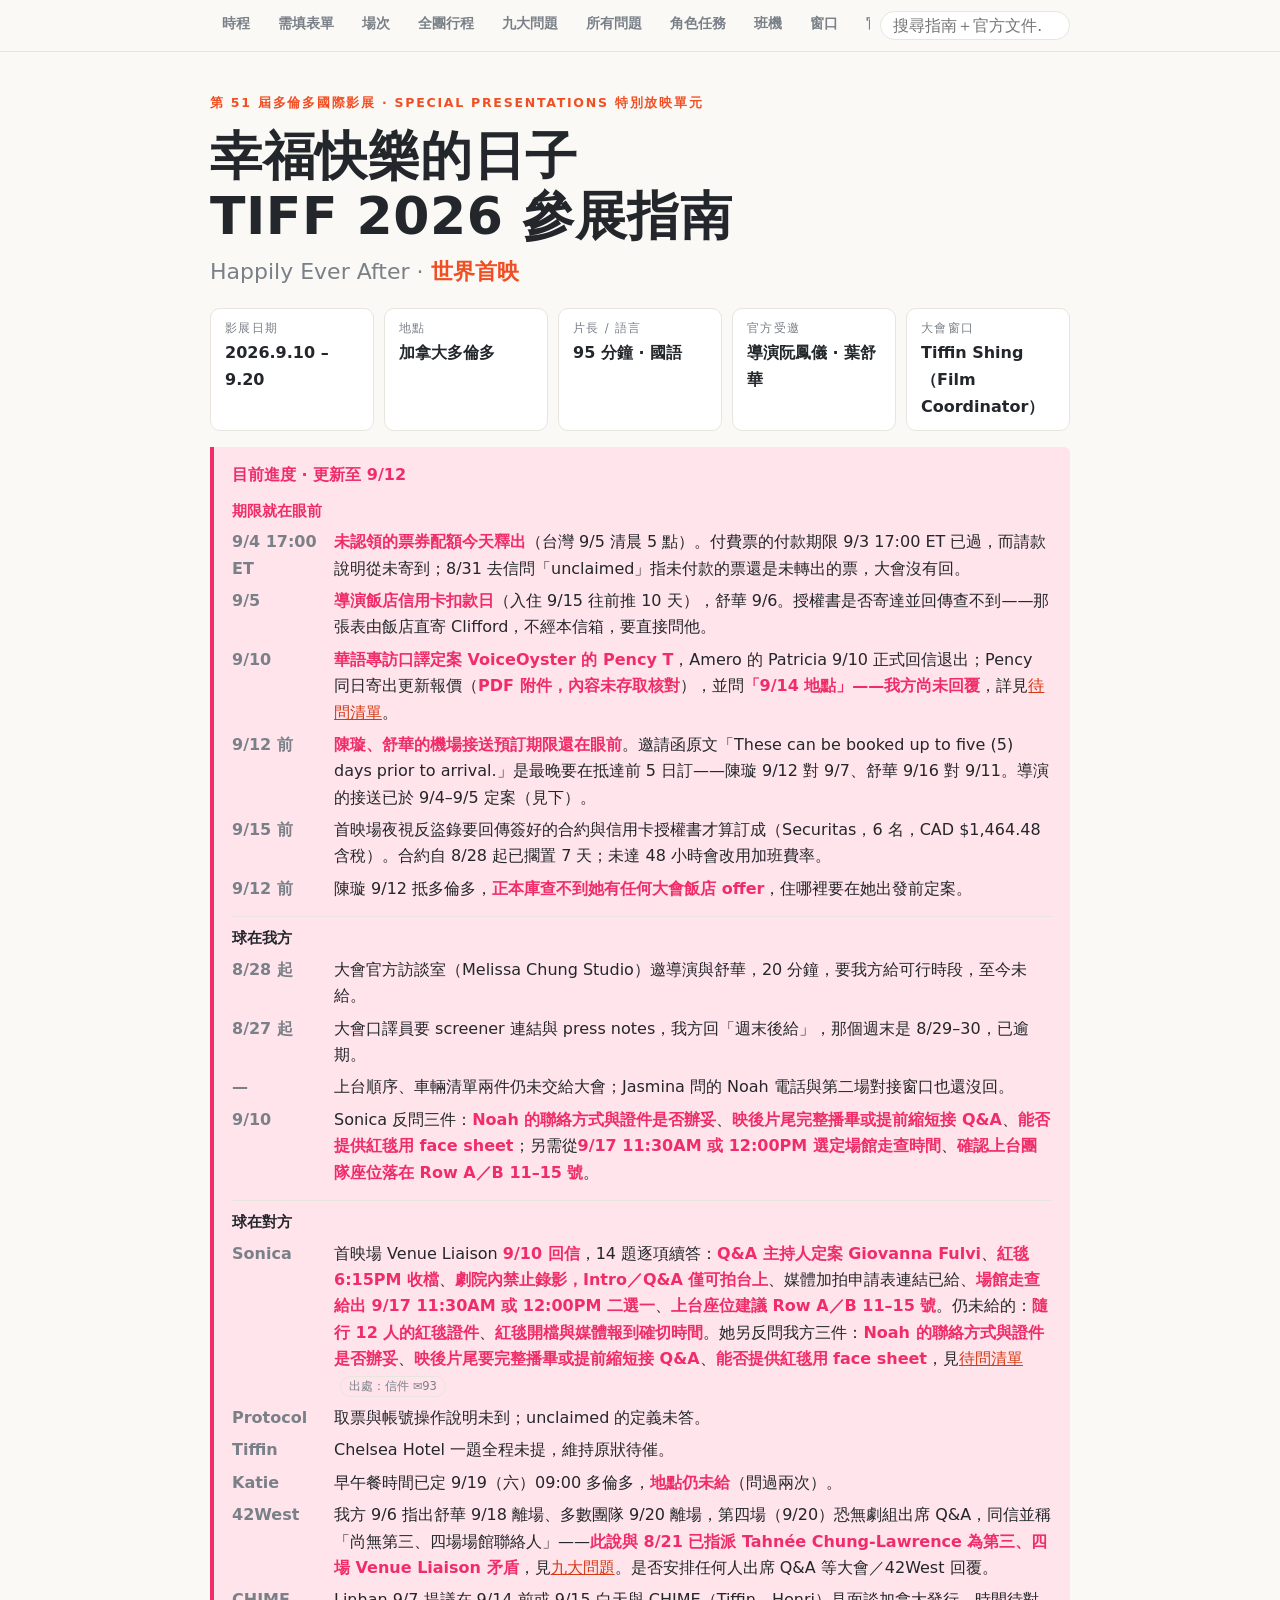
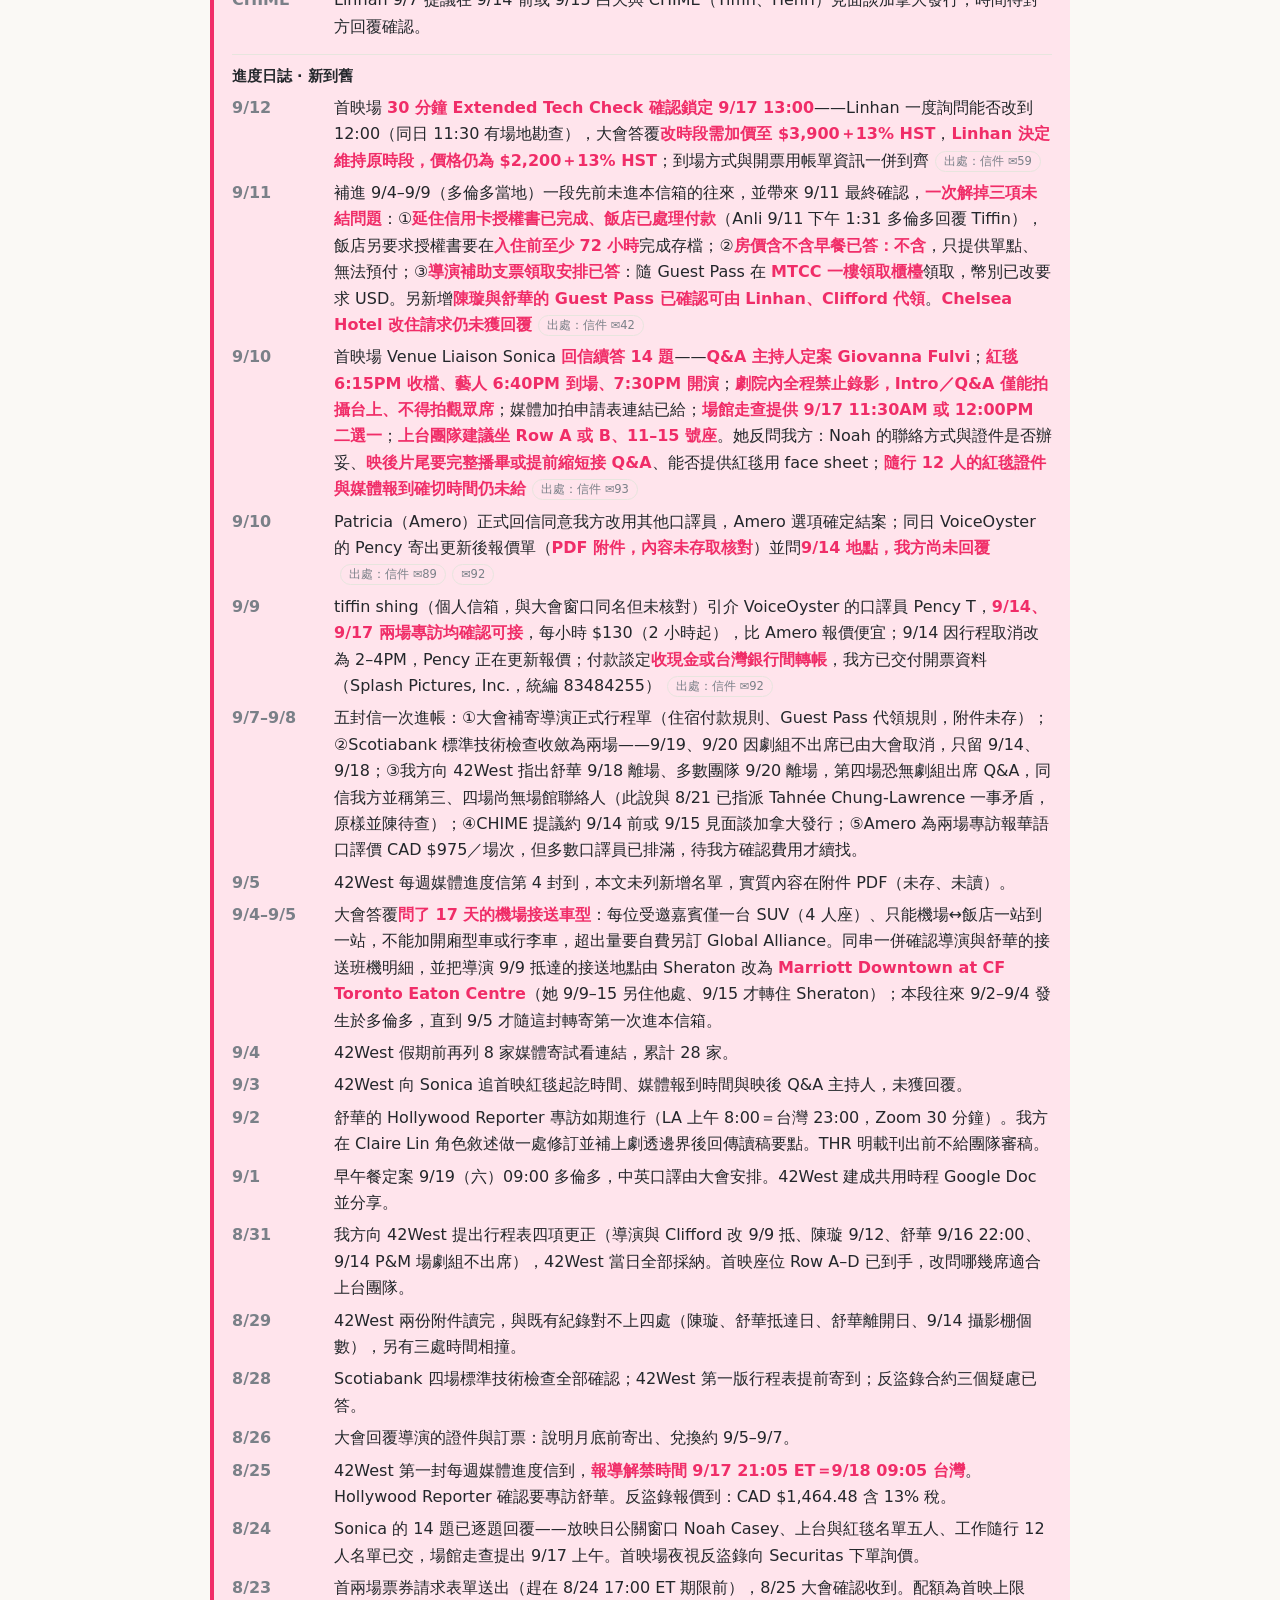
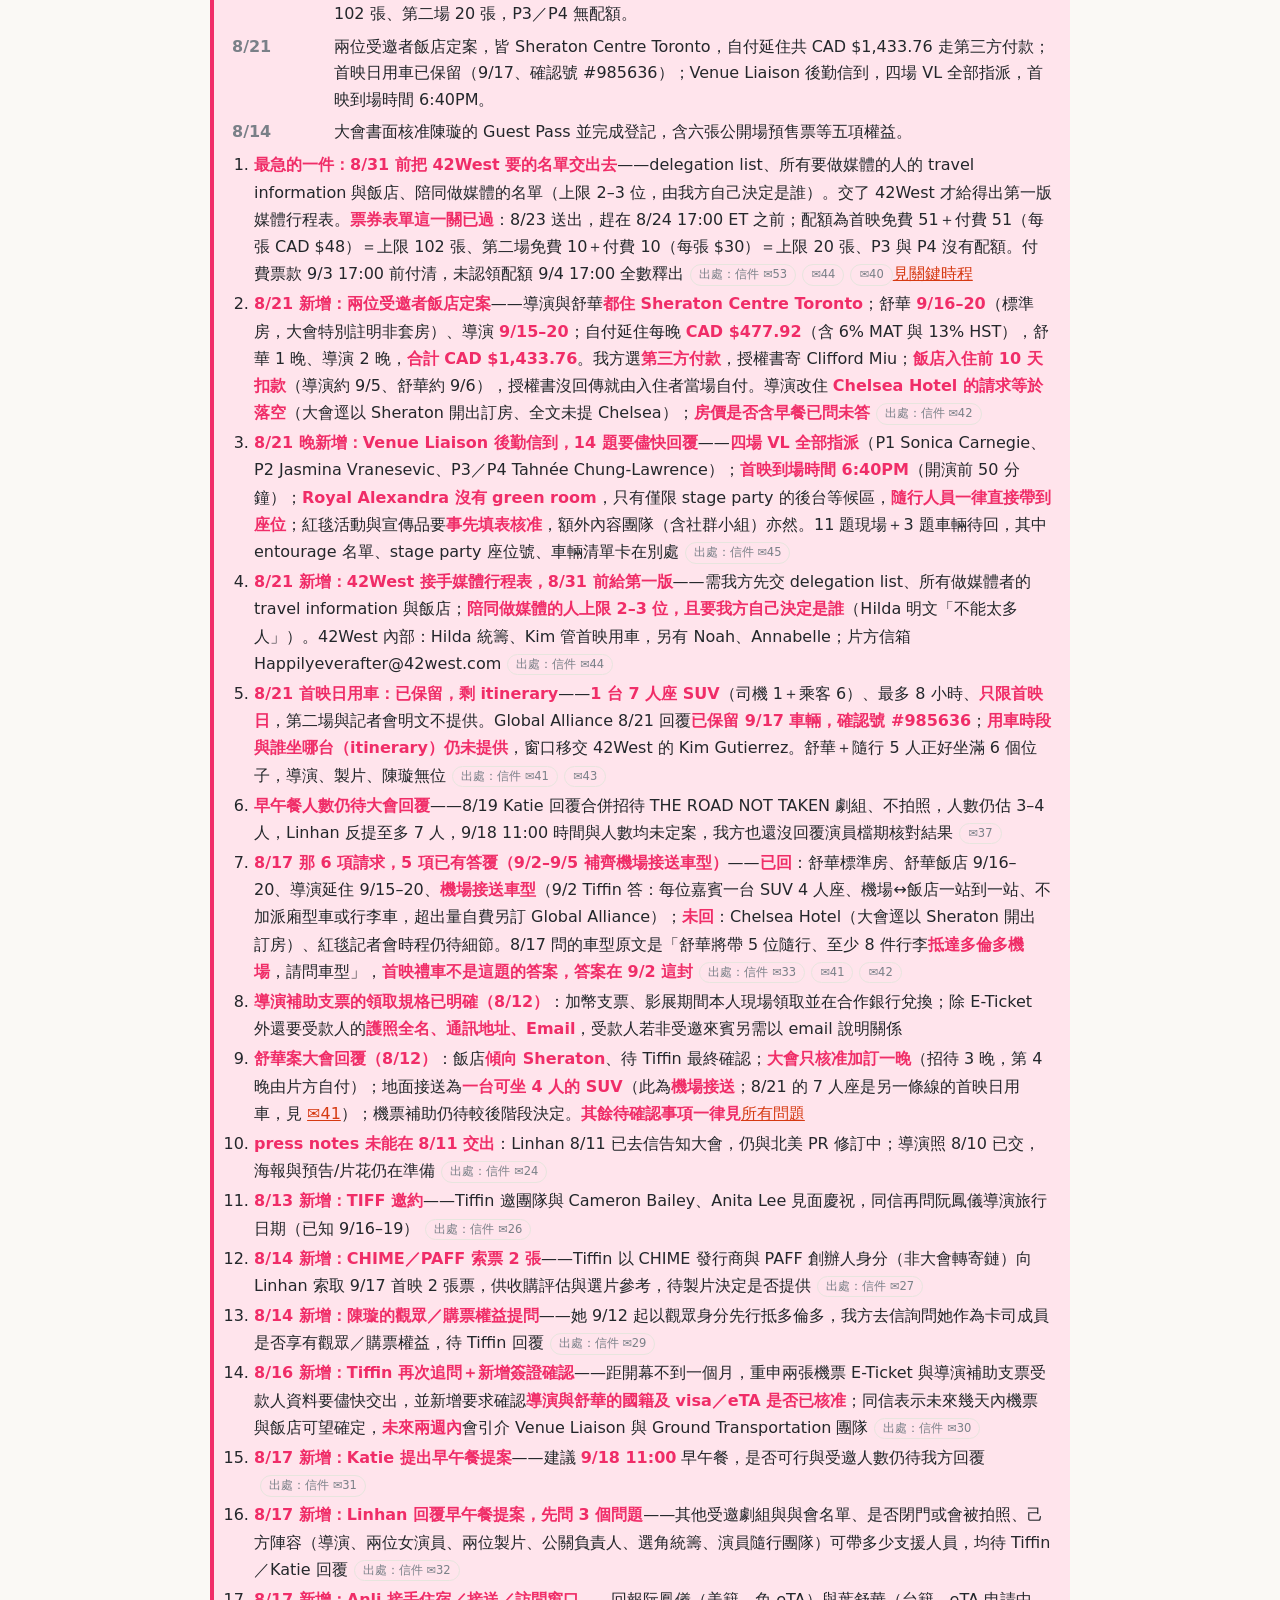
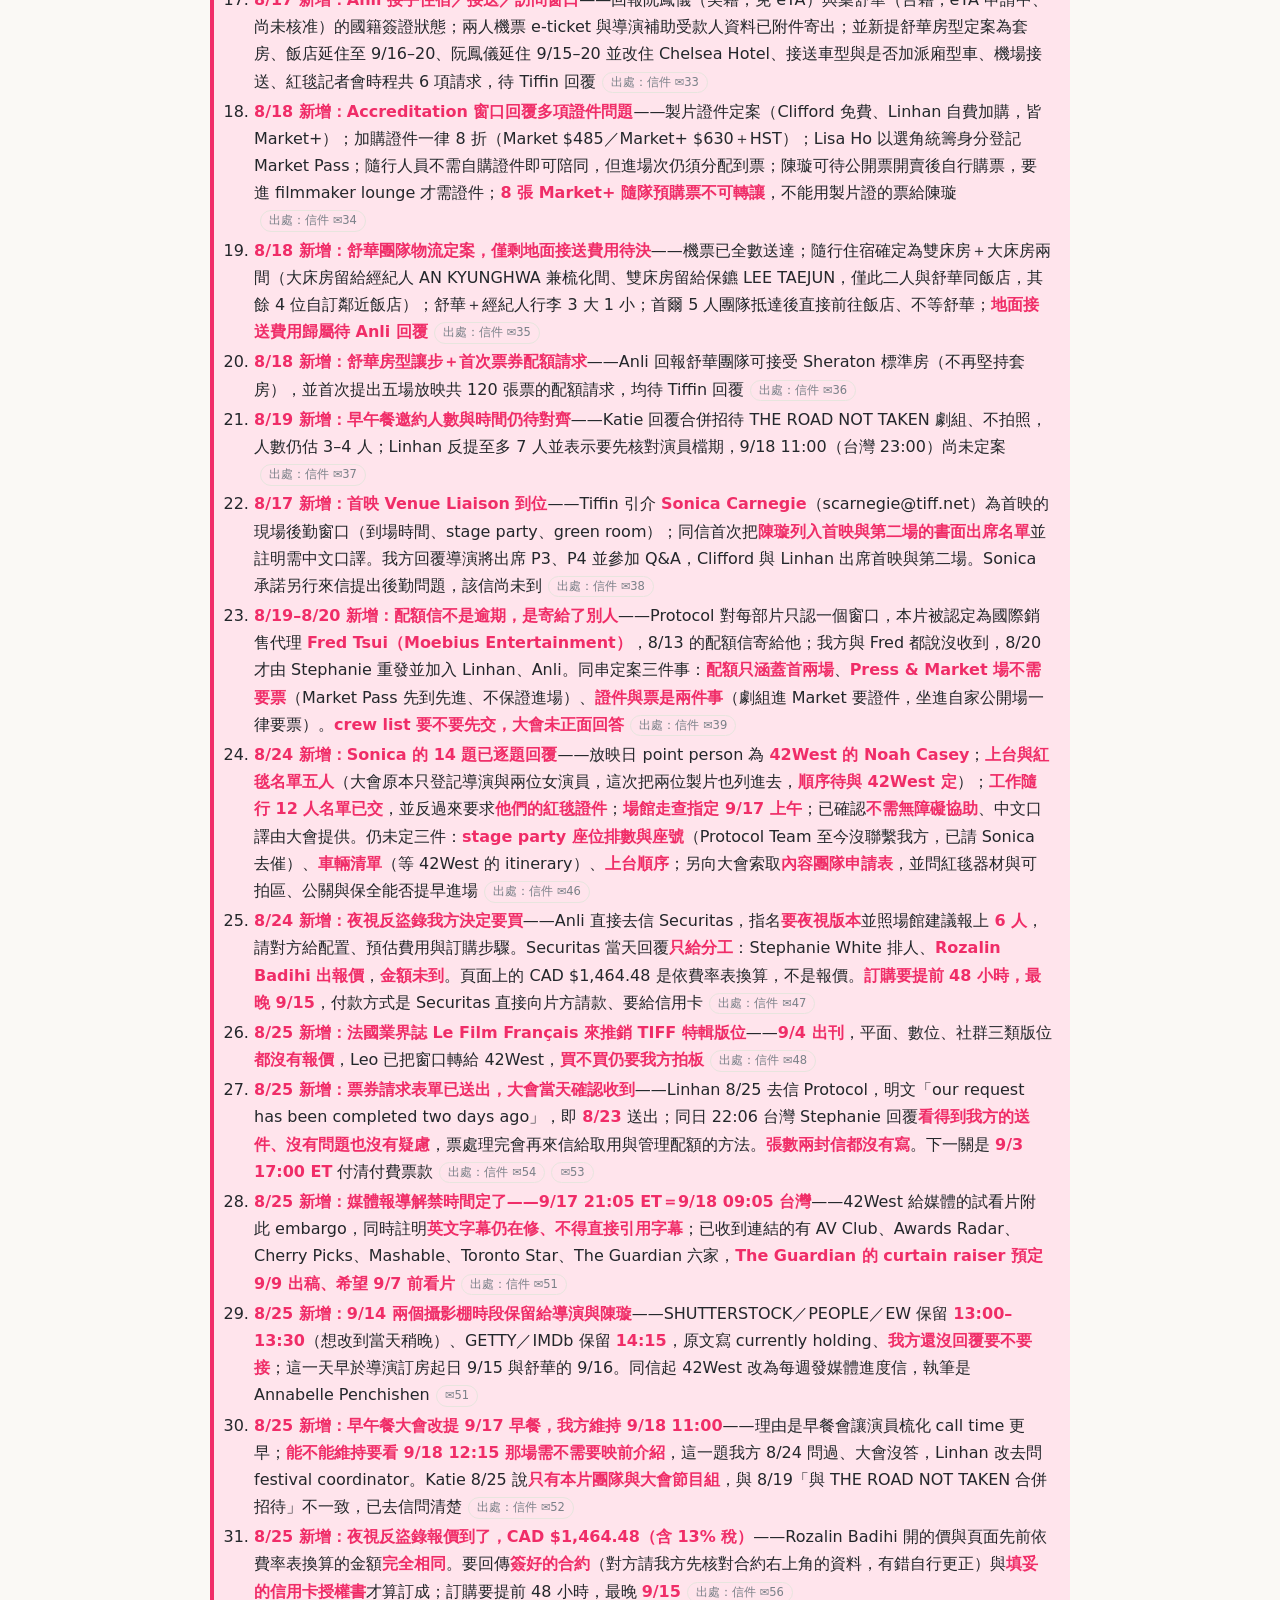
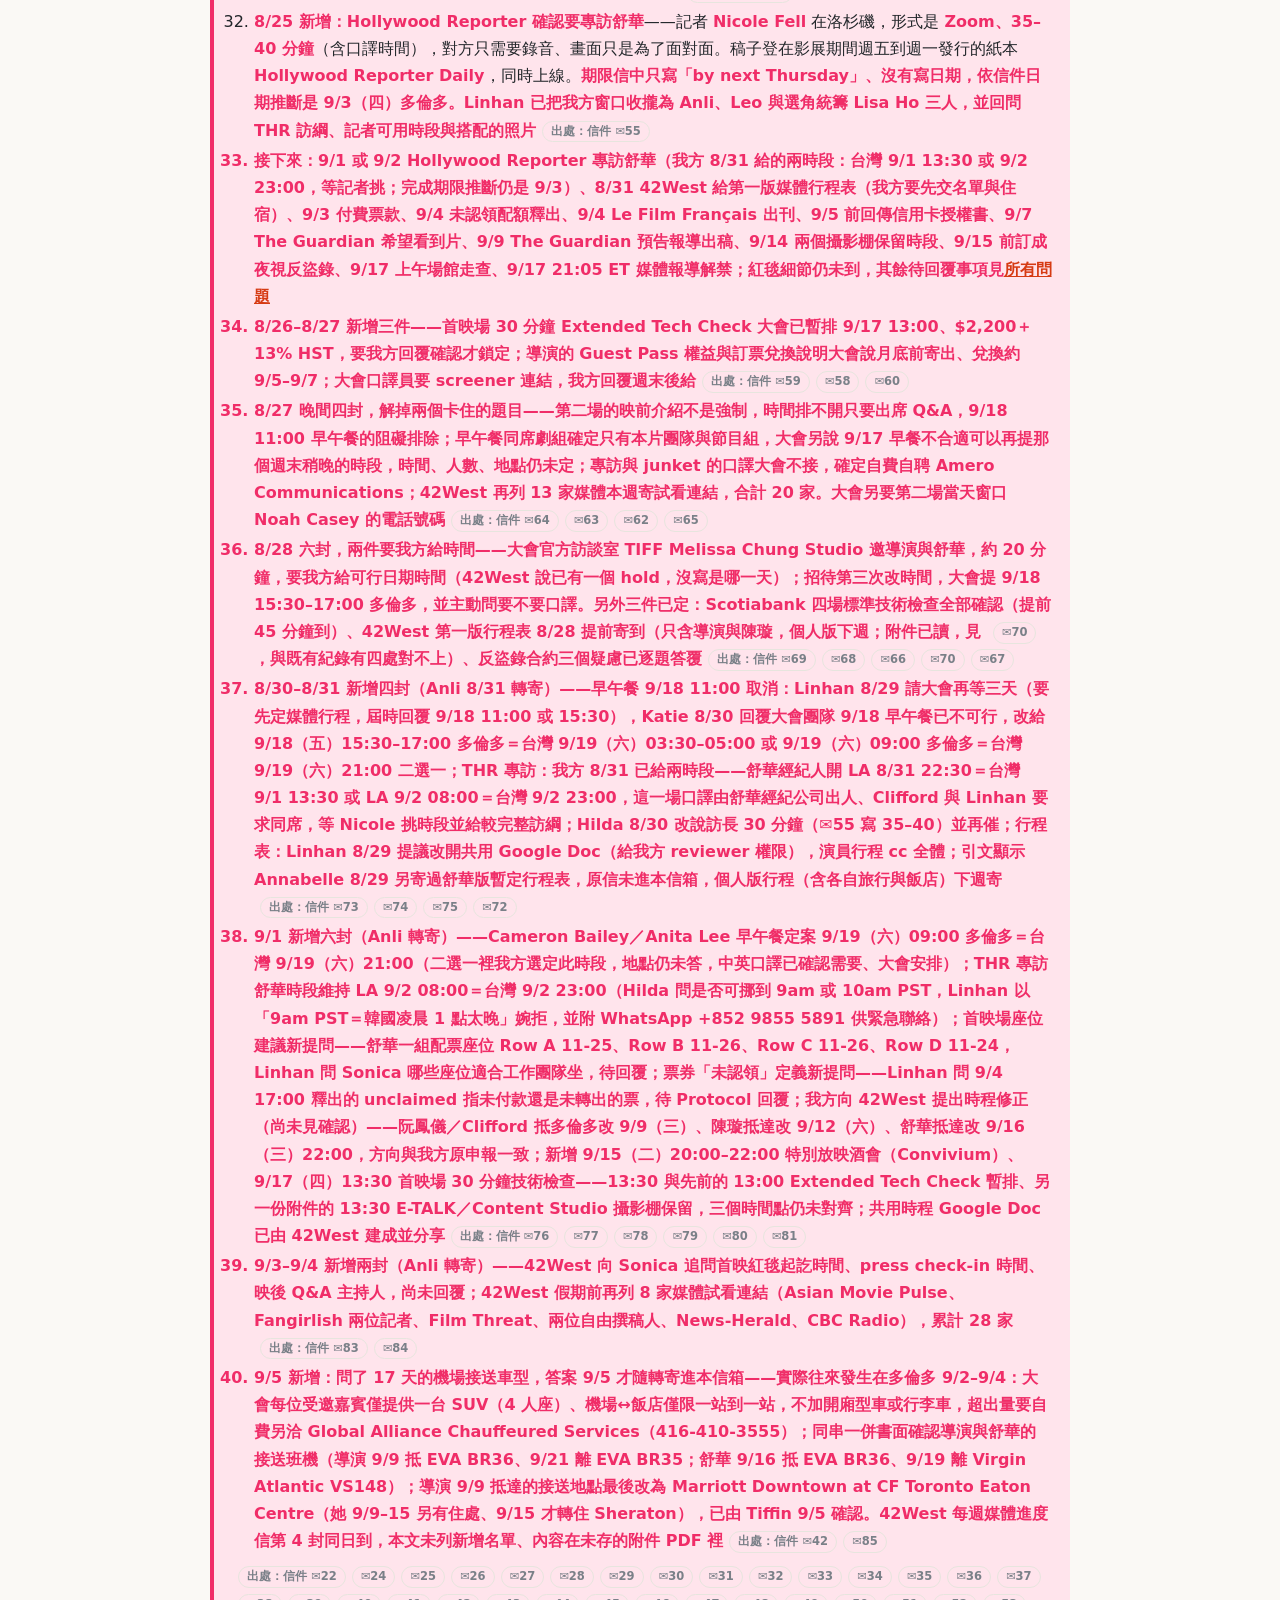
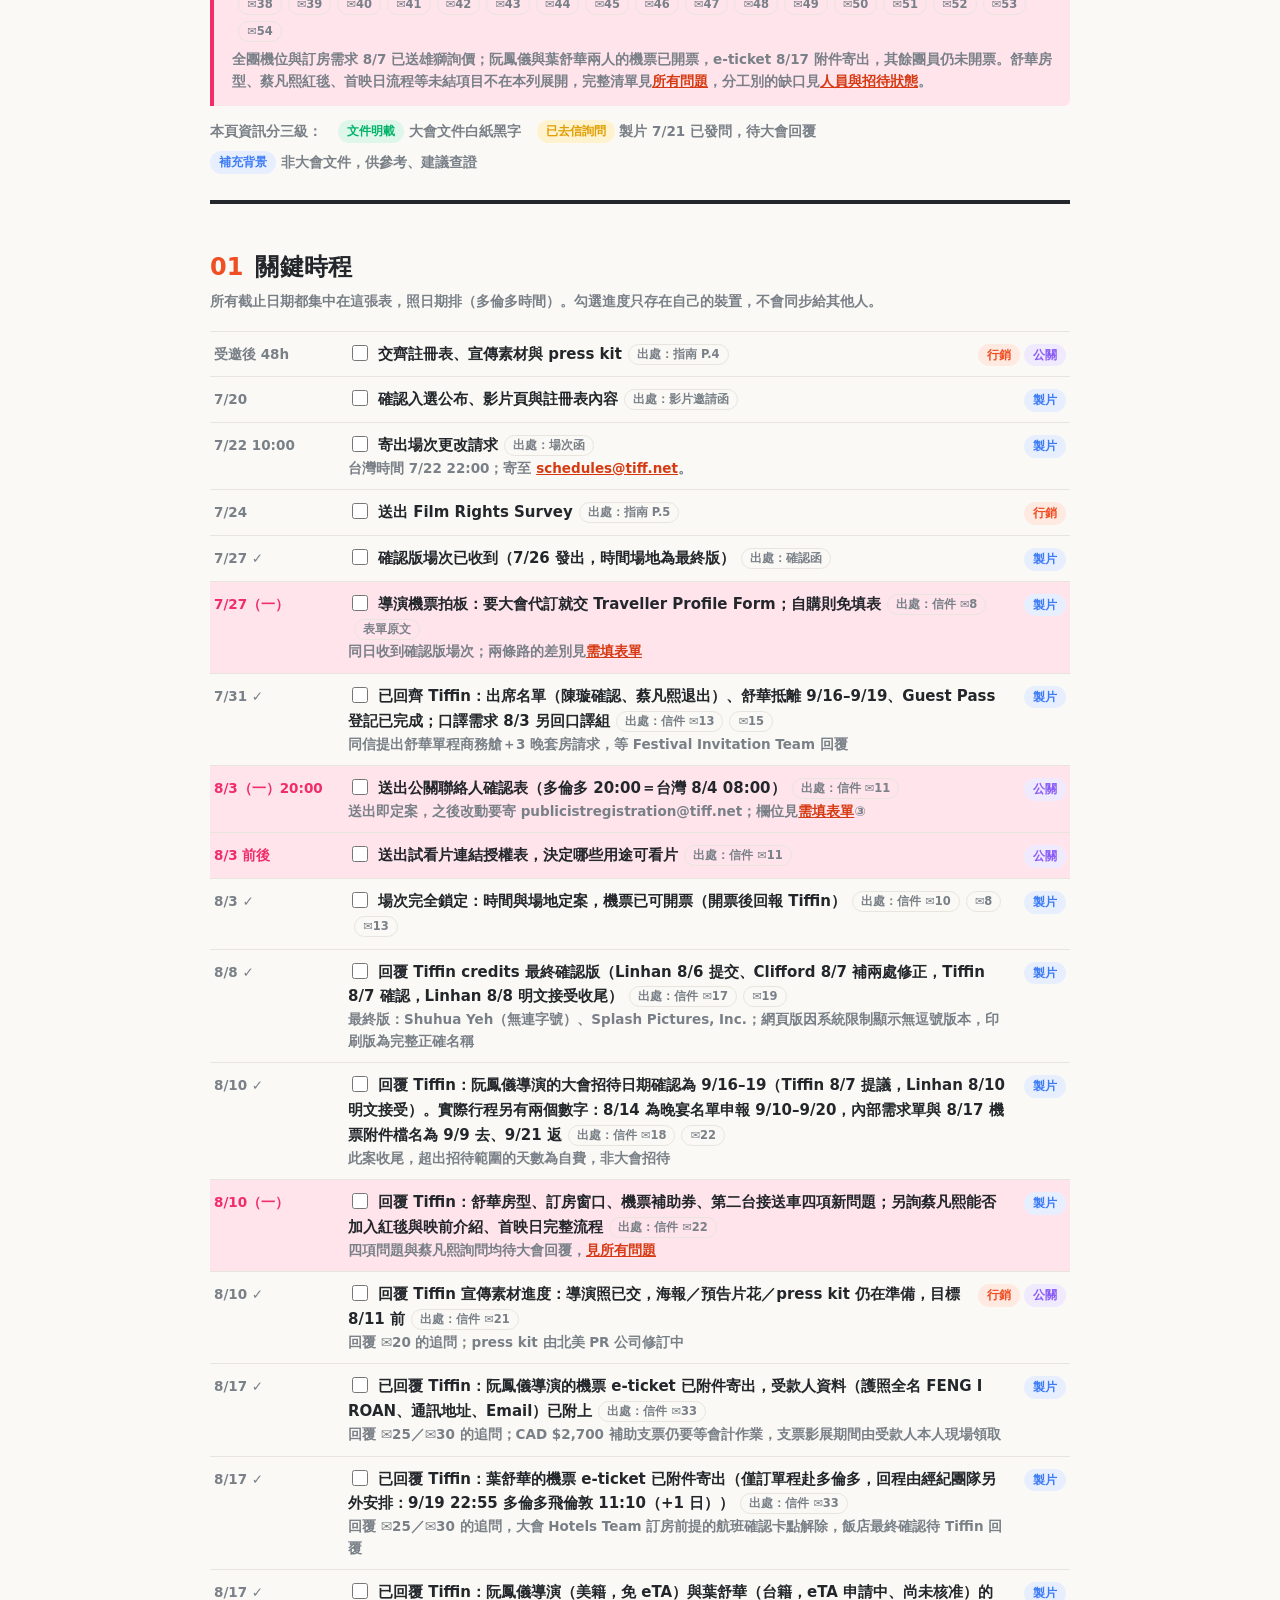
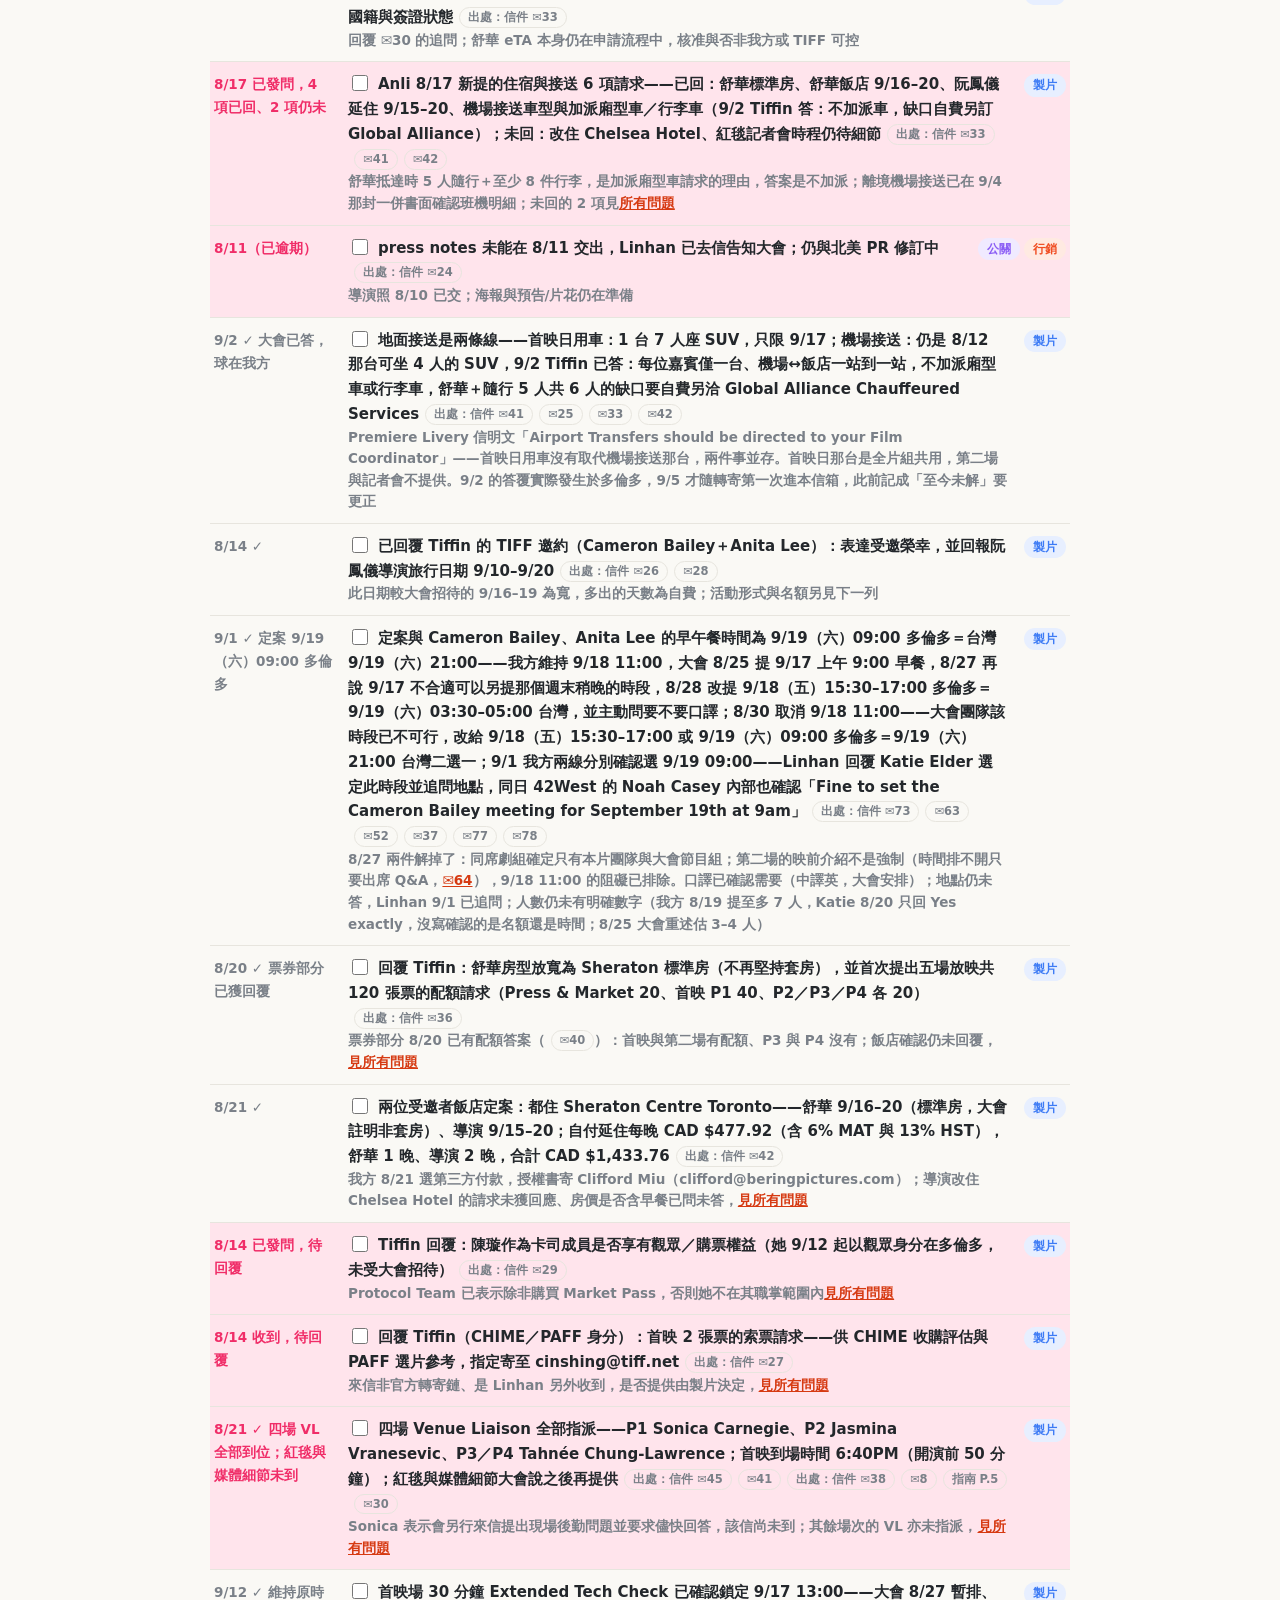
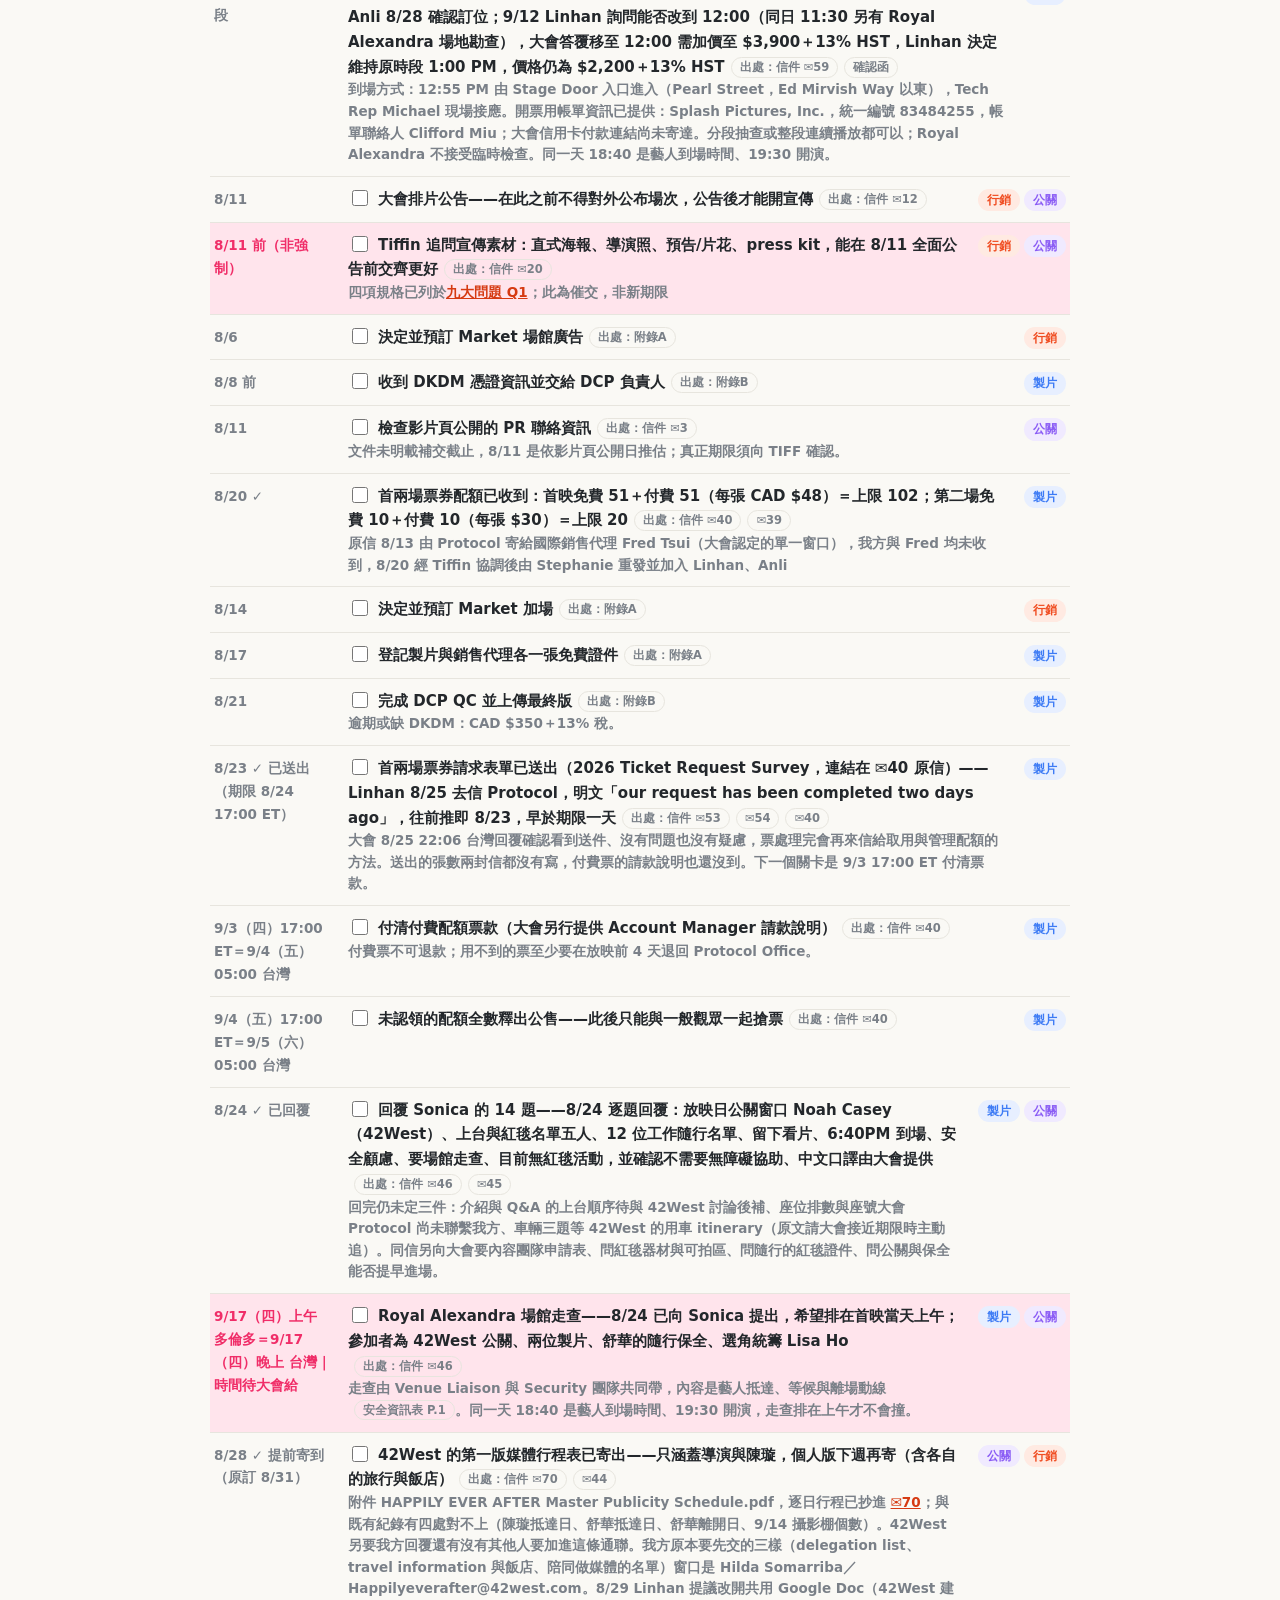
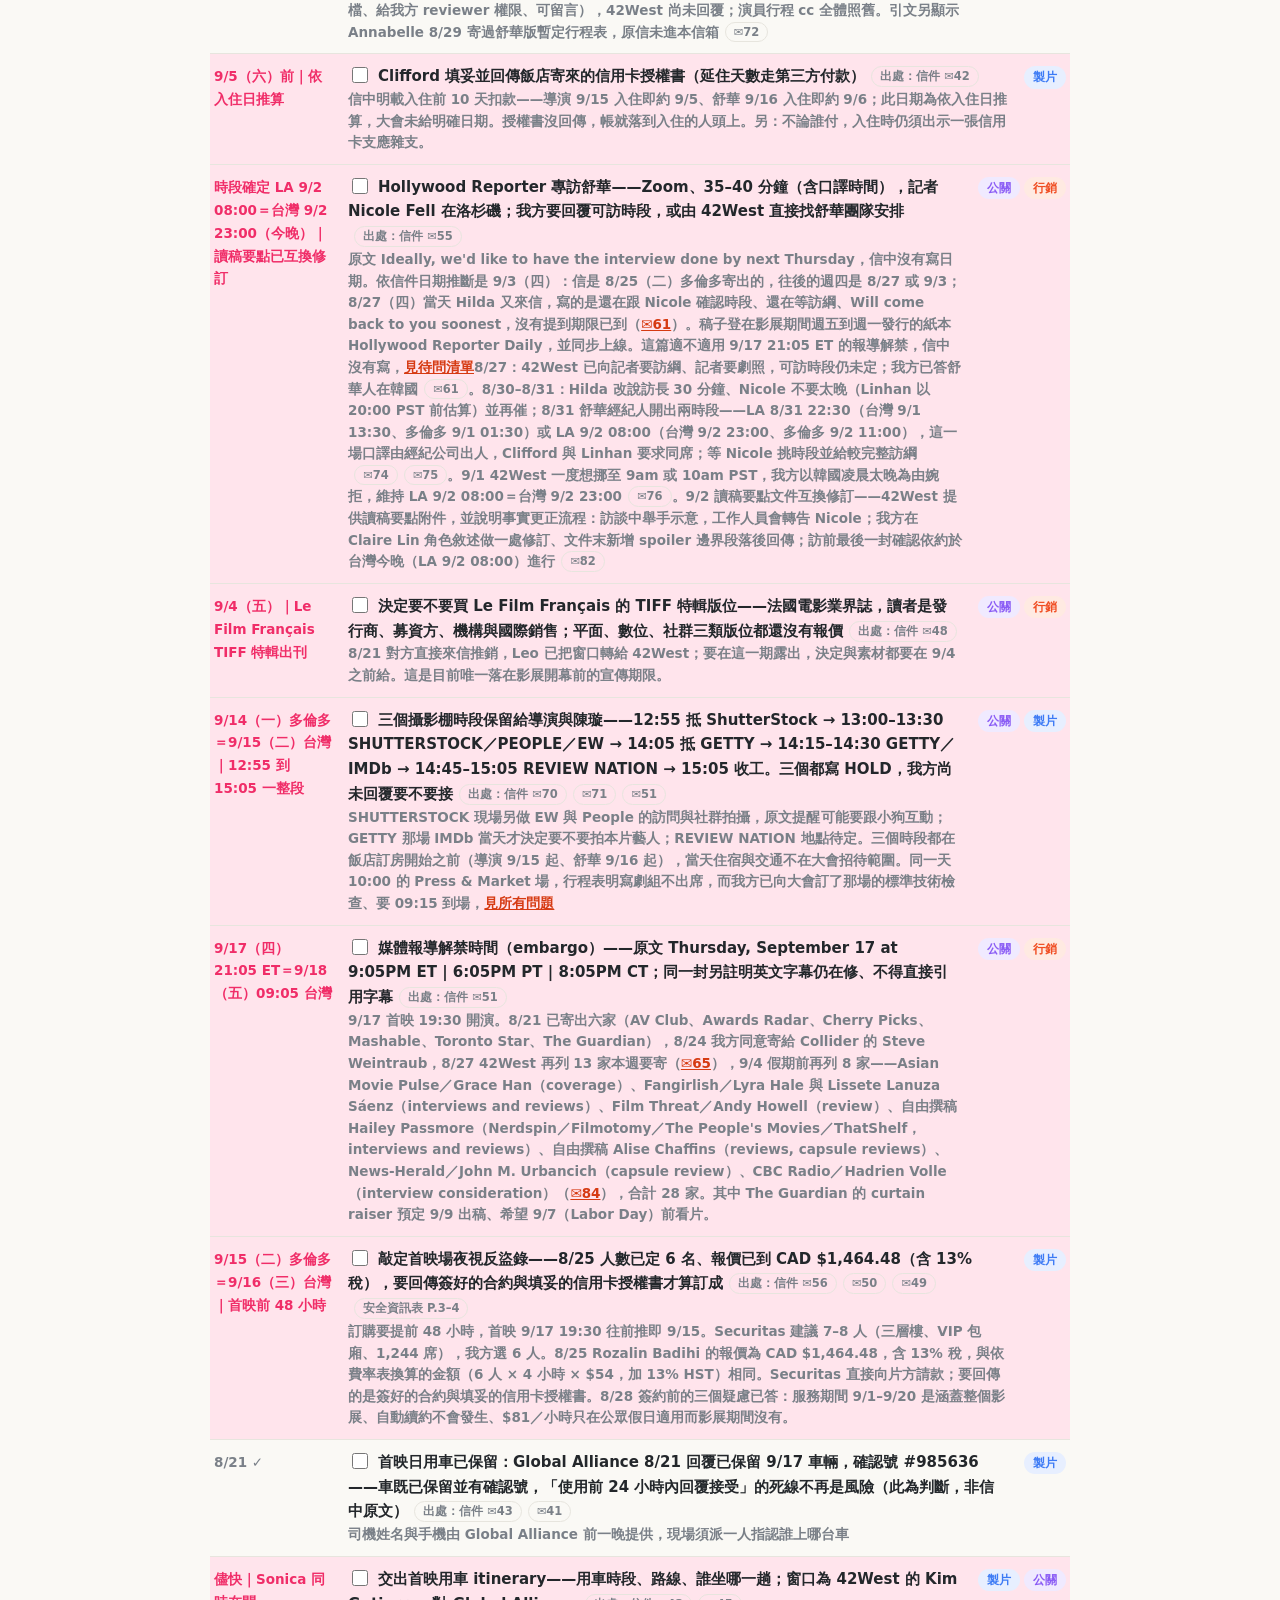
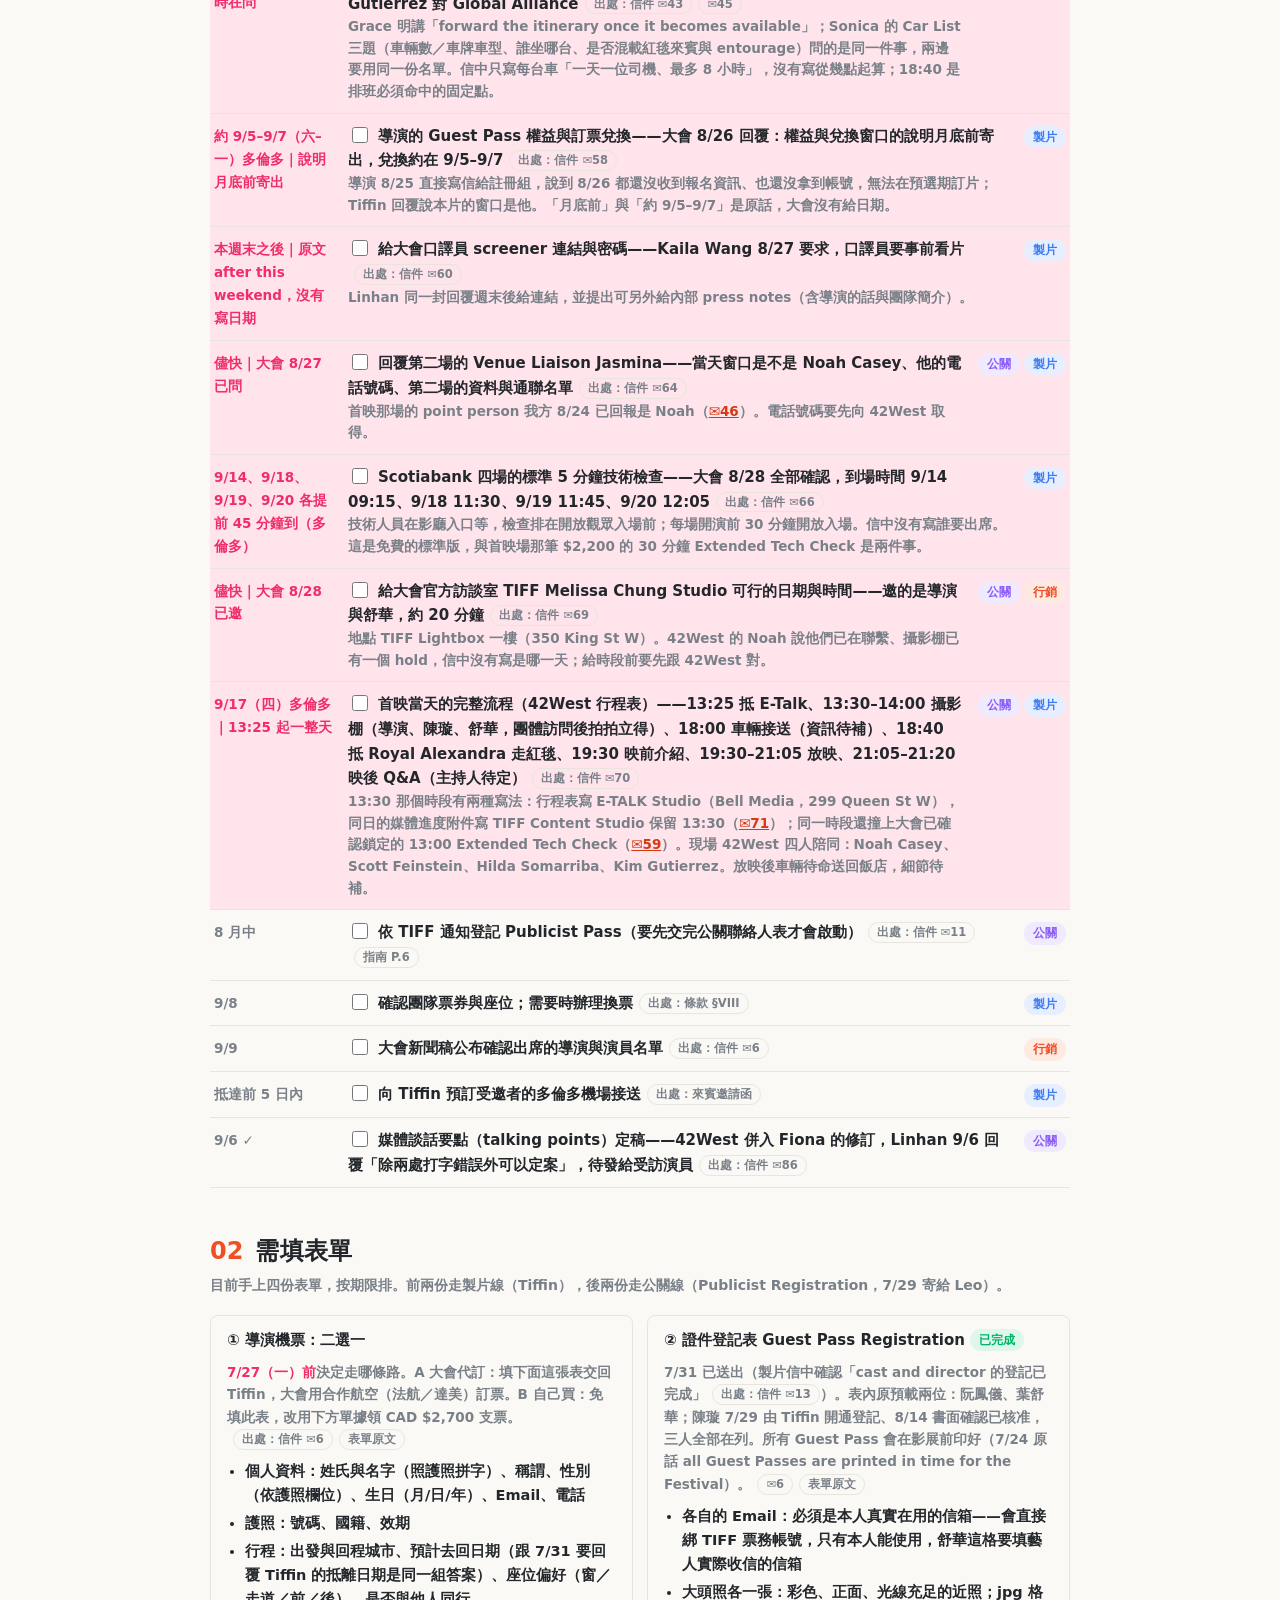
==== commit b326ae19: "update 2026-09-12" ====
--- a/index.html
+++ b/index.html
@@ -464,7 +464,6 @@
 
 <div class="pgsec">球在我方</div>
 <ul class="pglog">
-<li><span class="d">9/17 13:00</span><span class="t">首映場 30 分鐘 Extended Tech Check，$2,200＋13% HST，大會要我方回覆才鎖定。同一天下午另有 13:30 的說法，兩個時間我方自己講了兩套，要一併釐清。</span></li>
 <li><span class="d">8/28 起</span><span class="t">大會官方訪談室（Melissa Chung Studio）邀導演與舒華，20 分鐘，要我方給可行時段，至今未給。</span></li>
 <li><span class="d">8/27 起</span><span class="t">大會口譯員要 screener 連結與 press notes，我方回「週末後給」，那個週末是 8/29–30，已逾期。</span></li>
 <li><span class="d">—</span><span class="t">上台順序、車輛清單兩件仍未交給大會；Jasmina 問的 Noah 電話與第二場對接窗口也還沒回。</span></li>
@@ -483,6 +482,7 @@
 
 <div class="pgsec">進度日誌 · 新到舊</div>
 <ul class="pglog">
+<li><span class="d">9/12</span><span class="t">首映場 <b>30 分鐘 Extended Tech Check 確認鎖定 9/17 13:00</b>——Linhan 一度詢問能否改到 12:00（同日 11:30 有場地勘查），大會答覆<b>改時段需加價至 $3,900＋13% HST</b>，<b>Linhan 決定維持原時段，價格仍為 $2,200＋13% HST</b>；到場方式與開票用帳單資訊一併到齊<a class="src" href="#doc-email-e59">出處：信件 ✉59</a></span></li>
 <li><span class="d">9/11</span><span class="t">補進 9/4–9/9（多倫多當地）一段先前未進本信箱的往來，並帶來 9/11 最終確認，<b>一次解掉三項未結問題</b>：①<b>延住信用卡授權書已完成、飯店已處理付款</b>（Anli 9/11 下午 1:31 多倫多回覆 Tiffin），飯店另要求授權書要在<b>入住前至少 72 小時</b>完成存檔；②<b>房價含不含早餐已答：不含</b>，只提供單點、無法預付；③<b>導演補助支票領取安排已答</b>：隨 Guest Pass 在 <b>MTCC 一樓領取櫃檯</b>領取，幣別已改要求 USD。另新增<b>陳璇與舒華的 Guest Pass 已確認可由 Linhan、Clifford 代領</b>。<b>Chelsea Hotel 改住請求仍未獲回覆</b><a class="src" href="#doc-email-e42">出處：信件 ✉42</a></span></li>
 <li><span class="d">9/10</span><span class="t">首映場 Venue Liaison Sonica <b>回信續答 14 題</b>——<b>Q&amp;A 主持人定案 Giovanna Fulvi</b>；<b>紅毯 6:15PM 收檔、藝人 6:40PM 到場、7:30PM 開演</b>；<b>劇院內全程禁止錄影，Intro／Q&amp;A 僅能拍攝台上、不得拍觀眾席</b>；媒體加拍申請表連結已給；<b>場館走查提供 9/17 11:30AM 或 12:00PM 二選一</b>；<b>上台團隊建議坐 Row A 或 B、11–15 號座</b>。她反問我方：Noah 的聯絡方式與證件是否辦妥、<b>映後片尾要完整播畢或提前縮短接 Q&amp;A</b>、能否提供紅毯用 face sheet；<b>隨行 12 人的紅毯證件與媒體報到確切時間仍未給</b><a class="src" href="#doc-email-e93">出處：信件 ✉93</a></span></li>
 <li><span class="d">9/10</span><span class="t">Patricia（Amero）正式回信同意我方改用其他口譯員，Amero 選項確定結案；同日 VoiceOyster 的 Pency 寄出更新後報價單（<b>PDF 附件，內容未存取核對</b>）並問<b>9/14 地點，我方尚未回覆</b><a class="src" href="#doc-email-e89">出處：信件 ✉89</a><a class="src" href="#doc-email-e92">✉92</a></span></li>
@@ -577,7 +577,7 @@
     <li data-k="t-0814-xuan-ticketing" class="hot"><span class="d">8/14 已發問，待回覆</span><span class="t"><label><input type="checkbox">Tiffin 回覆：<b>陳璇作為卡司成員是否享有觀眾／購票權益</b>（她 9/12 起以觀眾身分在多倫多，未受大會招待）</label><a class="src" href="#doc-email-e29">出處：信件 ✉29</a><small>Protocol Team 已表示除非購買 Market Pass，否則她不在其職掌範圍內<a href="#asks">見所有問題</a></small></span><span class="owners"><span class="chip owner producer">製片</span></span></li>
     <li data-k="t-0814-chime-tickets" class="hot"><span class="d">8/14 收到，待回覆</span><span class="t"><label><input type="checkbox">回覆 Tiffin（CHIME／PAFF 身分）：<b>首映 2 張票的索票請求</b>——供 CHIME 收購評估與 PAFF 選片參考，指定寄至 cinshing@tiff.net</label><a class="src" href="#doc-email-e27">出處：信件 ✉27</a><small>來信非官方轉寄鏈、是 Linhan 另外收到，是否提供由製片決定，<a href="#asks">見所有問題</a></small></span><span class="owners"><span class="chip owner producer">製片</span></span></li>
     <li data-k="t5" class="hot"><span class="d">8/21 ✓ 四場 VL 全部到位；紅毯與媒體細節未到</span><span class="t"><label><input type="checkbox"><b>四場 Venue Liaison 全部指派</b>——P1 <b>Sonica Carnegie</b>、P2 <b>Jasmina Vranesevic</b>、P3／P4 <b>Tahnée Chung-Lawrence</b>；<b>首映到場時間 6:40PM</b>（開演前 50 分鐘）；<b>紅毯與媒體細節大會說之後再提供</b></label><a class="src" href="#doc-email-e45">出處：信件 ✉45</a><a class="src" href="#doc-email-e41">✉41</a><a class="src" href="#doc-email-e38">出處：信件 ✉38</a><a class="src" href="#doc-email-e8">✉8</a><a class="src" href="#doc-guide-p5">指南 P.5</a><a class="src" href="#doc-email-e30">✉30</a><small>Sonica 表示會另行來信提出現場後勤問題並要求儘快回答，該信尚未到；其餘場次的 VL 亦未指派，<a href="#asks">見所有問題</a></small></span><span class="owners"><span class="chip owner producer">製片</span></span></li>
-    <li data-k="t22" class="hot"><span class="d">儘快｜大會已暫排 9/17（四）13:00 多倫多＝9/18（五）01:00 台灣</span><span class="t"><label><input type="checkbox">回覆確認首映場的 <b>30 分鐘 Extended Tech Check</b>——Anli 8/24 去信要訂，大會 8/27 <b>暫排 Royal Alexandra 9/17 13:00、$2,200＋13% HST</b>，<b>要我方回覆才鎖定</b></label><a class="src" href="#doc-email-e59">出處：信件 ✉59</a><a class="src" href="#doc-schedule-final-p1">確認函</a><small>大會答覆做法：<b>分段抽查或整段連續播放都可以</b>。費率表上完整試映 CAD $3,900、30 分鐘技術檢查 CAD $2,200，另加 13% 稅；Royal Alexandra 不接受臨時檢查。同一天 18:40 是藝人到場時間、19:30 開演。</small></span><span class="owners"><span class="chip owner producer">製片</span></span></li>
+    <li data-k="t22" class="done-fact"><span class="d">9/12 ✓ 維持原時段</span><span class="t"><label><input type="checkbox" checked>首映場 <b>30 分鐘 Extended Tech Check 已確認鎖定 9/17 13:00</b>——大會 8/27 暫排、Anli 8/28 確認訂位；9/12 Linhan 詢問能否改到 12:00（同日 11:30 另有 Royal Alexandra 場地勘查），大會答覆<b>移至 12:00 需加價至 $3,900＋13% HST</b>，<b>Linhan 決定維持原時段 1:00 PM，價格仍為 $2,200＋13% HST</b></label><a class="src" href="#doc-email-e59">出處：信件 ✉59</a><a class="src" href="#doc-schedule-final-p1">確認函</a><small>到場方式：<b>12:55 PM 由 Stage Door 入口進入</b>（Pearl Street，Ed Mirvish Way 以東），Tech Rep Michael 現場接應。開票用帳單資訊已提供：Splash Pictures, Inc.，統一編號 83484255，帳單聯絡人 Clifford Miu；大會信用卡付款連結尚未寄達。分段抽查或整段連續播放都可以；Royal Alexandra 不接受臨時檢查。同一天 18:40 是藝人到場時間、19:30 開演。</small></span><span class="owners"><span class="chip owner producer">製片</span></span></li>
     <li data-k="t23"><span class="d">8/11</span><span class="t"><label><input type="checkbox">大會排片公告——<b>在此之前不得對外公布場次</b>，公告後才能開宣傳</label><a class="src" href="#doc-schedule-final-e12">出處：信件 ✉12</a></span><span class="owners"><span class="chip owner marketing">行銷</span><span class="chip owner pr">公關</span></span></li>
     <li data-k="t26" class="hot"><span class="d">8/11 前（非強制）</span><span class="t"><label><input type="checkbox">Tiffin 追問宣傳素材：直式海報、導演照、預告/片花、press kit，能在 8/11 全面公告前交齊更好</label><a class="src" href="#doc-email-e20">出處：信件 ✉20</a><small>四項規格已列於<a href="#questions">九大問題 Q1</a>；此為催交，非新期限</small></span><span class="owners"><span class="chip owner marketing">行銷</span><span class="chip owner pr">公關</span></span></li>
     <li data-k="t6"><span class="d">8/6</span><span class="t"><label><input type="checkbox">決定並預訂 Market 場館廣告</label><a class="src" href="#doc-terms-p12">出處：附錄A</a></span><span class="owners"><span class="chip owner marketing">行銷</span></span></li>
@@ -606,7 +606,7 @@
     <li data-k="t-0828-p2-pointperson" class="hot"><span class="d">儘快｜大會 8/27 已問</span><span class="t"><label><input type="checkbox">回覆第二場的 Venue Liaison Jasmina——<b>當天窗口是不是 Noah Casey、他的電話號碼、第二場的資料與通聯名單</b></label><a class="src" href="#doc-email-e64">出處：信件 ✉64</a><small>首映那場的 point person 我方 8/24 已回報是 Noah（<a href="#doc-email-e46">✉46</a>）。電話號碼要先向 42West 取得。</small></span><span class="owners"><span class="chip owner pr">公關</span><span class="chip owner producer">製片</span></span></li>
     <li data-k="t-0914-techcheck-scotia" class="hot"><span class="d">9/14、9/18、9/19、9/20 各提前 45 分鐘到（多倫多）</span><span class="t"><label><input type="checkbox">Scotiabank 四場的<b>標準 5 分鐘技術檢查</b>——大會 8/28 全部確認，<b>到場時間 9/14 09:15、9/18 11:30、9/19 11:45、9/20 12:05</b></label><a class="src" href="#doc-email-e66">出處：信件 ✉66</a><small>技術人員在<b>影廳入口</b>等，檢查排在開放觀眾入場前；每場開演前 30 分鐘開放入場。<b>信中沒有寫誰要出席</b>。這是免費的標準版，與首映場那筆 $2,200 的 30 分鐘 Extended Tech Check 是兩件事。</small></span><span class="owners"><span class="chip owner producer">製片</span></span></li>
     <li data-k="t-0828-studio-dates" class="hot"><span class="d">儘快｜大會 8/28 已邀</span><span class="t"><label><input type="checkbox">給大會官方訪談室 <b>TIFF Melissa Chung Studio</b> 可行的日期與時間——邀的是<b>導演與舒華</b>，約 <b>20 分鐘</b></label><a class="src" href="#doc-email-e69">出處：信件 ✉69</a><small>地點 TIFF Lightbox 一樓（350 King St W）。42West 的 Noah 說他們已在聯繫、攝影棚已有一個 hold，<b>信中沒有寫是哪一天</b>；給時段前要先跟 42West 對。</small></span><span class="owners"><span class="chip owner pr">公關</span><span class="chip owner marketing">行銷</span></span></li>
-    <li data-k="t-0917-runsheet" class="hot"><span class="d">9/17（四）多倫多｜13:25 起一整天</span><span class="t"><label><input type="checkbox"><b>首映當天的完整流程（42West 行程表）</b>——<b>13:25 抵 E-Talk</b>、<b>13:30–14:00 攝影棚</b>（導演、陳璇、舒華，團體訪問後拍拍立得）、<b>18:00 車輛接送</b>（資訊待補）、<b>18:40 抵 Royal Alexandra 走紅毯</b>、<b>19:30 映前介紹</b>、<b>19:30–21:05 放映</b>、<b>21:05–21:20 映後 Q&amp;A</b>（主持人待定）</label><a class="src" href="#doc-email-e70">出處：信件 ✉70</a><small><b>13:30 那個時段有兩種寫法</b>：行程表寫 E-TALK Studio（Bell Media，299 Queen St W），同日的媒體進度附件寫 TIFF Content Studio 保留 13:30（<a href="#doc-email-e71">✉71</a>）；<b>同一時段還撞上大會暫排的 13:00 Extended Tech Check</b>（<a href="#doc-email-e59">✉59</a>）。現場 42West 四人陪同：Noah Casey、<b>Scott Feinstein</b>、Hilda Somarriba、Kim Gutierrez。放映後車輛待命送回飯店，細節待補。</small></span><span class="owners"><span class="chip owner pr">公關</span><span class="chip owner producer">製片</span></span></li>
+    <li data-k="t-0917-runsheet" class="hot"><span class="d">9/17（四）多倫多｜13:25 起一整天</span><span class="t"><label><input type="checkbox"><b>首映當天的完整流程（42West 行程表）</b>——<b>13:25 抵 E-Talk</b>、<b>13:30–14:00 攝影棚</b>（導演、陳璇、舒華，團體訪問後拍拍立得）、<b>18:00 車輛接送</b>（資訊待補）、<b>18:40 抵 Royal Alexandra 走紅毯</b>、<b>19:30 映前介紹</b>、<b>19:30–21:05 放映</b>、<b>21:05–21:20 映後 Q&amp;A</b>（主持人待定）</label><a class="src" href="#doc-email-e70">出處：信件 ✉70</a><small><b>13:30 那個時段有兩種寫法</b>：行程表寫 E-TALK Studio（Bell Media，299 Queen St W），同日的媒體進度附件寫 TIFF Content Studio 保留 13:30（<a href="#doc-email-e71">✉71</a>）；<b>同一時段還撞上大會已確認鎖定的 13:00 Extended Tech Check</b>（<a href="#doc-email-e59">✉59</a>）。現場 42West 四人陪同：Noah Casey、<b>Scott Feinstein</b>、Hilda Somarriba、Kim Gutierrez。放映後車輛待命送回飯店，細節待補。</small></span><span class="owners"><span class="chip owner pr">公關</span><span class="chip owner producer">製片</span></span></li>
     <li data-k="t13"><span class="d">8 月中</span><span class="t"><label><input type="checkbox">依 TIFF 通知登記 <b>Publicist Pass</b>（要先交完公關聯絡人表才會啟動）</label><a class="src" href="#doc-email-e11">出處：信件 ✉11</a><a class="src" href="#doc-guide-p6">指南 P.6</a></span><span class="owners"><span class="chip owner pr">公關</span></span></li>
     <li data-k="t14"><span class="d">9/8</span><span class="t"><label><input type="checkbox">確認團隊票券與座位；需要時辦理換票</label><a class="src" href="#doc-terms-p4">出處：條款 §VIII</a></span><span class="owners"><span class="chip owner producer">製片</span></span></li>
     <li data-k="t18"><span class="d">9/9</span><span class="t"><label><input type="checkbox">大會新聞稿公布確認出席的導演與演員名單</label><a class="src" href="#doc-email-e6">出處：信件 ✉6</a></span><span class="owners"><span class="chip owner marketing">行銷</span></span></li>
@@ -754,7 +754,7 @@
         <tr><td>葉舒華</td><td><span class="chip doc">Guest Pass 已登記</span><span class="chip doc">飯店定案 Sheraton 標準房 9/16–20（8/21）</span><span class="chip doc">首映日 7 人座 SUV 1 台（8/21）</span><span class="chip doc">票券配額已到（8/20）</span><span class="chip doc">公開場中文口譯</span><span class="chip doc">e-ticket 已交（8/17）</span><span class="chip doc">機場接送車型已答（9/2）</span><span class="chip hot">eTA 申請中未核准</span></td><td><span class="chip hot">THR 專訪時段</span><span class="chip hot">大會訪談室時段</span><span class="chip ask">機票支援</span><span class="chip ask">房價是否含早餐</span><span class="chip hot">6 人缺口需自費叫車</span>＋保安、entourage</td><td>飯店 8/21 定案；第 4 晚自付 CAD $477.92 走第三方付款（授權書寄 Clifford、入住前 10 天扣款）；首映日用車 8/21 已保留（#985636），待交 itinerary；<b>機場接送確定仍是 4 人座、大會不加派車，6 人缺口要自費向 Global Alliance 另訂</b></td></tr>
         <tr><td>陳璇</td><td><span class="chip doc">出席已確認</span><span class="chip doc">公開場中文口譯</span><span class="chip doc">9/12 抵</span></td><td><span class="chip hot">9/14 攝影棚時段</span>Guest Pass／邀請是否增列；觀眾／購票權益；離開日期</td><td>機票住宿按自費編列（加開房請求已撤回）</td></tr>
         <tr><td>蔡凡熙</td><td><span class="chip hot">不出席</span></td><td>可否加入本片紅毯與映前介紹（非正式，8/10 已詢問）</td><td>7/31 已通知大會退出，正式狀態不變；8/10 因得知他可能為另一部片《Arrested Memory》現身多倫多，已去信詢問能否加入本片紅毯，待大會回覆</td></tr>
-        <tr><td>製片／銷售</td><td><span class="chip doc">Clifford 免費製片證（8/7 定案）</span><span class="chip doc">Linhan 自費加購製片證（8 折，8/7）</span><span class="chip doc">銷售代理證留給 Fred Tsui</span></td><td><span class="chip hot">Tech Check 要不要確認</span><span class="chip hot">口譯員 screener 連結</span>票券、早午餐人數與回覆</td><td>三人各自完成註冊</td></tr>
+        <tr><td>製片／銷售</td><td><span class="chip doc">Clifford 免費製片證（8/7 定案）</span><span class="chip doc">Linhan 自費加購製片證（8 折，8/7）</span><span class="chip doc">銷售代理證留給 Fred Tsui</span><span class="chip doc">Tech Check 9/17 13:00 已確認（9/12）</span></td><td><span class="chip hot">口譯員 screener 連結</span>票券、早午餐人數與回覆</td><td>三人各自完成註冊</td></tr>
         <tr><td>行銷／公關／社群</td><td><span class="chip hot">無 Guest Pass</span><span class="chip doc">Market Pass 8 折（8/8 已知）</span></td><td><span class="chip hot">第二場窗口電話未給</span>Publicist Pass 名額</td><td>8/3 前交公關聯絡人表；確定要買幾張 8 折 Market Pass</td></tr>
         <tr><td>經紀／妝髮／保鑣／攝影</td><td><span class="chip doc">隨行不需自購證件（7/30 已回覆）</span><span class="chip hot">首映沒有 green room 可用</span></td><td>紅毯證件是否核發（8/24 已為 12 位工作隨行提出）；器材與可拍區規則 9/10 部分公布（劇院內禁止錄影、Intro／Q&amp;A 僅可拍台上，見<a href="#asks">待問清單</a>）；<b>進場一律要票與座位</b>——大會 8/21 明文隨行人員直接帶到座位、不走後台<a class="src" href="#doc-email-e45">✉45</a></td><td>名單 8/24 已交 Sonica 第 4 題（造型師與攝影師兩位仍待定）；等大會回覆紅毯證件與內容團隊申請表<a class="src" href="#doc-email-e46">✉46</a></td></tr>
       </tbody>
@@ -1932,10 +1932,16 @@
         <p>〔按：一、導演直接寫信給大會的註冊組，Tiffin 回覆說本片的窗口是他，往來一直是對 Linhan 與 Anli。二、<b>「月底前」與「約 9/5–9/7」是原話，大會沒有給日期</b>。三、這封寫的是<b>導演本人 Guest Pass 的權益與票券兌換</b>；信中沒有寫它和首兩場放映的票券配額（<a href="#doc-email-e53">✉53</a>）是不是同一件事。〕</p>
       </div>
       <div class="docpage" id="doc-email-e59">
-        <div class="pgno">✉ 59 · 2026/8/27（四）上午 5:26 多倫多＝8/27（四）下午 5:26 台灣 · Diane Cappelletto（TIFF Technical Production Services）→ Anli Lin（cc Linhan Zhang、Clifford Miu、Tiffin Shing）· 首映場 30 分鐘 Extended Tech Check 暫排 9/17 13:00，$2,200＋13% HST · 正本：2026-08-27_1a043fdc3b60a30e.txt</div>
+        <div class="pgno">✉ 59 · 2026/8/27（四）上午 5:26 多倫多＝8/27（四）下午 5:26 台灣起 · Diane Cappelletto（TIFF Technical Production Services）⇄ Anli Lin／Linhan Zhang（cc Clifford Miu、Tiffin Shing）· 首映場 30 分鐘 Extended Tech Check：9/12 確認鎖定 9/17 13:00，維持 $2,200＋13% HST · 正本：2026-08-27_1a043fdc3b60a30e.txt、2026-09-12_1a095eb30d2582f2.txt</div>
         <p><b>Anli Lin（多倫多 8/24 上午 11:10）：</b>We&#39;d like to book the <b>30-minute Extended Tech Check</b> service for our premiere at the Royal Alexandra Theatre on <b>September 17</b>. For the 30-minute tech check, <b>can we spot-check different parts of the film, or does it need to be one continuous 30-minute playback?</b> Please let us know the next steps for booking.</p>
         <p><b>Diane Cappelletto（多倫多 8/27 上午 5:26）：</b>Thanks for reaching out to book a 30-Minutes Extended Tech check for your premiere at the Royal Alexandra Theatre. <b>I have tentatively scheduled the following for you.</b> HAPPILY EVER AFTER · Royal Alexandra Theatre · <b>09/17</b> · <b>1:00 PM</b> · 30-MIN Extended Tech Check · <b>$2200 + 13% HST</b>. <b>You can spot-check different parts of the film or run it continuously, whichever you prefer.</b> <b>Please confirm at your earliest convenience and we&#39;ll lock it in.</b></p>
-        <p>〔按：一、時段是<b>暫定</b>，大會明文要我方回覆確認才會鎖定。二、9/17 13:00 多倫多＝9/18 01:00 台灣；同一天 18:40 是藝人到場時間、19:30 開演。三、金額與大會費率表上的 30 分鐘 Extended Tech Check 相同（<a href="#doc-schedule-final-p1">確認版場次通知 P.1</a>，$2,200.00 CAD plus 13% HST）。四、窗口 Diane Cappelletto，Senior Director, Technical Production Services，dcappelletto@tiff.net，+1 416-452-8307。〕</p>
+        <p><b>Anli Lin（多倫多 8/28 下午 1:29＝台灣 8/29 凌晨 1:29）：</b>September 17 at 1:00 PM works for us. We’re happy to confirm the booking, thank you!</p>
+        <p><b>Diane Cappelletto（多倫多 9/12 上午 8:45＝台灣 9/12 下午 8:45）：</b>Thanks for confirming! Your 30-Minute extended tech check is scheduled as detailed below. Film Title Venue Date Time Type Cost — HAPPILY EVER AFTER Royal Alexandra Theatre 09/17 1:00 PM 30-MIN Extended Tech Check $2200 + 13% HST. For your tech check, please arrive by 12:55 PM and enter the theatre via the <i>Stage Door</i> entrance, where our Tech Rep, Michael, will meet you. <i>Royal Alexandra Theatre</i>: Stage Door is on Pearl Street (just East of Ed Mirvish Way). Please share the billing details for the invoice at your earliest convenience, and I will have our Finance team send over a credit card payment link.</p>
+        <p><b>Anli Lin（多倫多 9/12 上午 9:07＝台灣 9/12 下午 9:07）：</b>Thanks for the details! For the invoice, please use the following billing information: Splash Pictures, Inc. Business Tax ID: 83484255 (please include on the invoice if possible). No. 696, Guangfu South Road, 9F-3, Da’an District, Taipei, Taiwan. Billing Contact: Clifford Miu, clifford@beringpictures.com, +886 930 260 295. Please let me know if you need any additional information.</p>
+        <p><b>Linhan Zhang（多倫多 9/12 上午 9:31＝台灣 9/12 下午 9:31）：</b>Hi Diane, Thanks for confirming. Jumping in here for a second: is there&#39;s a chance we can start the tech check around 12pm instead, as we will be doing a venue walkthrough at Alexandra Theatre at 11:30am with the location manager? If not, it&#39;s not a problem.</p>
+        <p><b>Diane Cappelletto（多倫多 9/12 上午 9:47＝台灣 9/12 下午 9:47）：</b>Hi Linhan, Moving the tech check to 12:00 PM is possible, but bringing in the technical crew earlier will incur extra costs, raising the total to $3,900 + 13% HST. Please let me know if you’d like to move forward with the earlier time or keep the original schedule.</p>
+        <p><b>Linhan Zhang（多倫多 9/12 上午 9:53＝台灣 9/12 下午 9:53，本信本文）：</b>Hi Diane, I’m this case, let’s keep the tech check as is.</p>
+        <p>〔按：一、9/12 這一段往來讓時段從「暫定、待我方回覆」變成<b>確認鎖定</b>：Linhan 一度詢問能否改到 12:00（因同日 11:30 有 Royal Alexandra 場地勘查），大會答覆<b>移至 12:00 需加價至 $3,900＋13% HST</b>，Linhan <b>決定維持原時段 1:00 PM，價格仍為 $2,200＋13% HST</b>，不再是「大會要我方回覆才鎖定」。二、9/17 13:00 多倫多＝9/18 01:00 台灣；同一天 18:40 是藝人到場時間、19:30 開演。三、金額與大會費率表上的 30 分鐘 Extended Tech Check 相同（<a href="#doc-schedule-final-p1">確認版場次通知 P.1</a>，$2,200.00 CAD plus 13% HST）。四、開票用帳單資訊已提供（Splash Pictures, Inc.，統一編號 83484255，帳單聯絡人 Clifford Miu）；<b>大會信用卡付款連結尚未寄達</b>。五、窗口 Diane Cappelletto，Senior Director, Technical Production Services，dcappelletto@tiff.net，+1 416-452-8307。六、42West 行程表另記同日 13:30 有攝影棚時段（<a href="#doc-email-e70">✉70</a>），與這裡的 13:00–13:30 Tech Check 是否互相衝突，這封信沒有觸及，仍是未解的兩套時間。〕</p>
       </div>
       <div class="docpage" id="doc-email-e60">
         <div class="pgno">✉ 60 · 2026/8/27（四）上午 6:54 多倫多＝8/27（四）下午 6:54 台灣 · Linhan Zhang → Kaila Wang（TIFF Interpreter Manager）（cc Clifford Miu、Anli Lin、Lisa Ho）· 口譯員要事前看片，screener 連結週末後給 · 正本：2026-08-27_1a043fda93c676dc.txt、2026-08-28_1a04765ec8251993.txt</div>
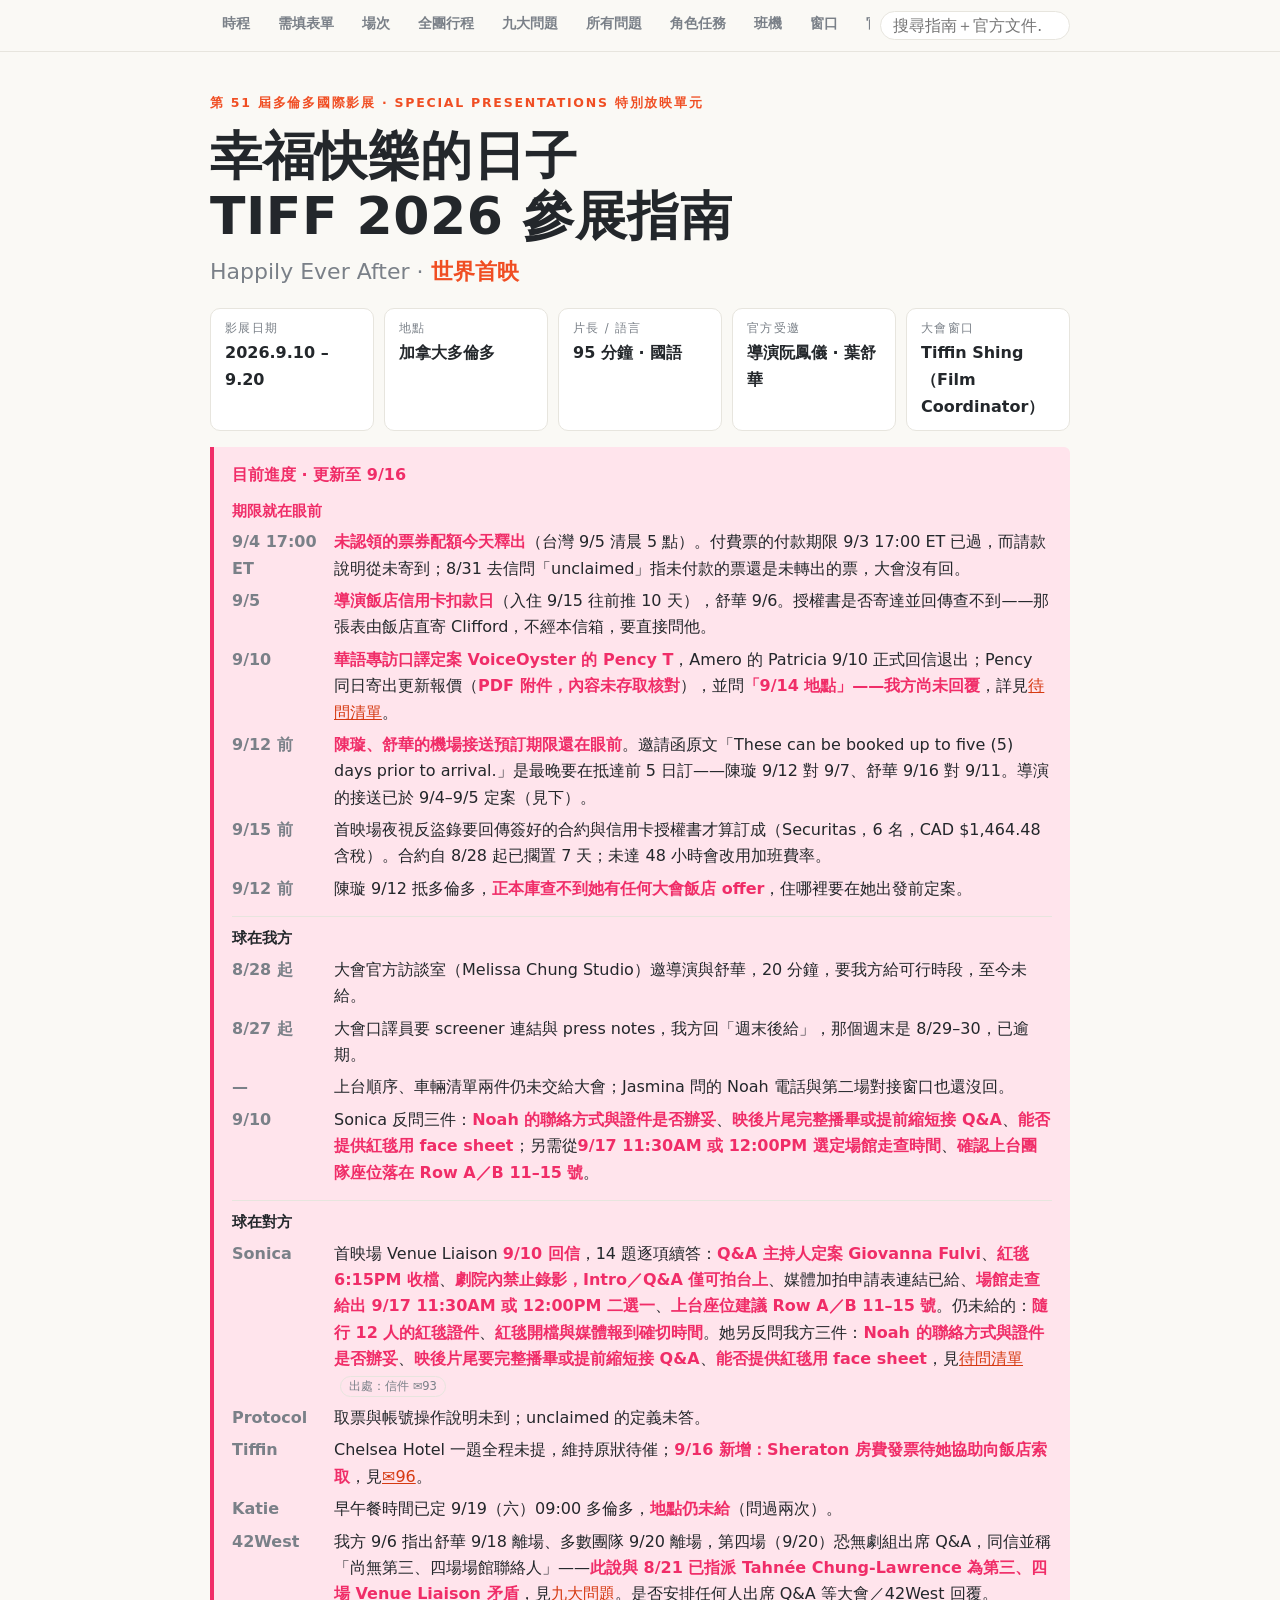
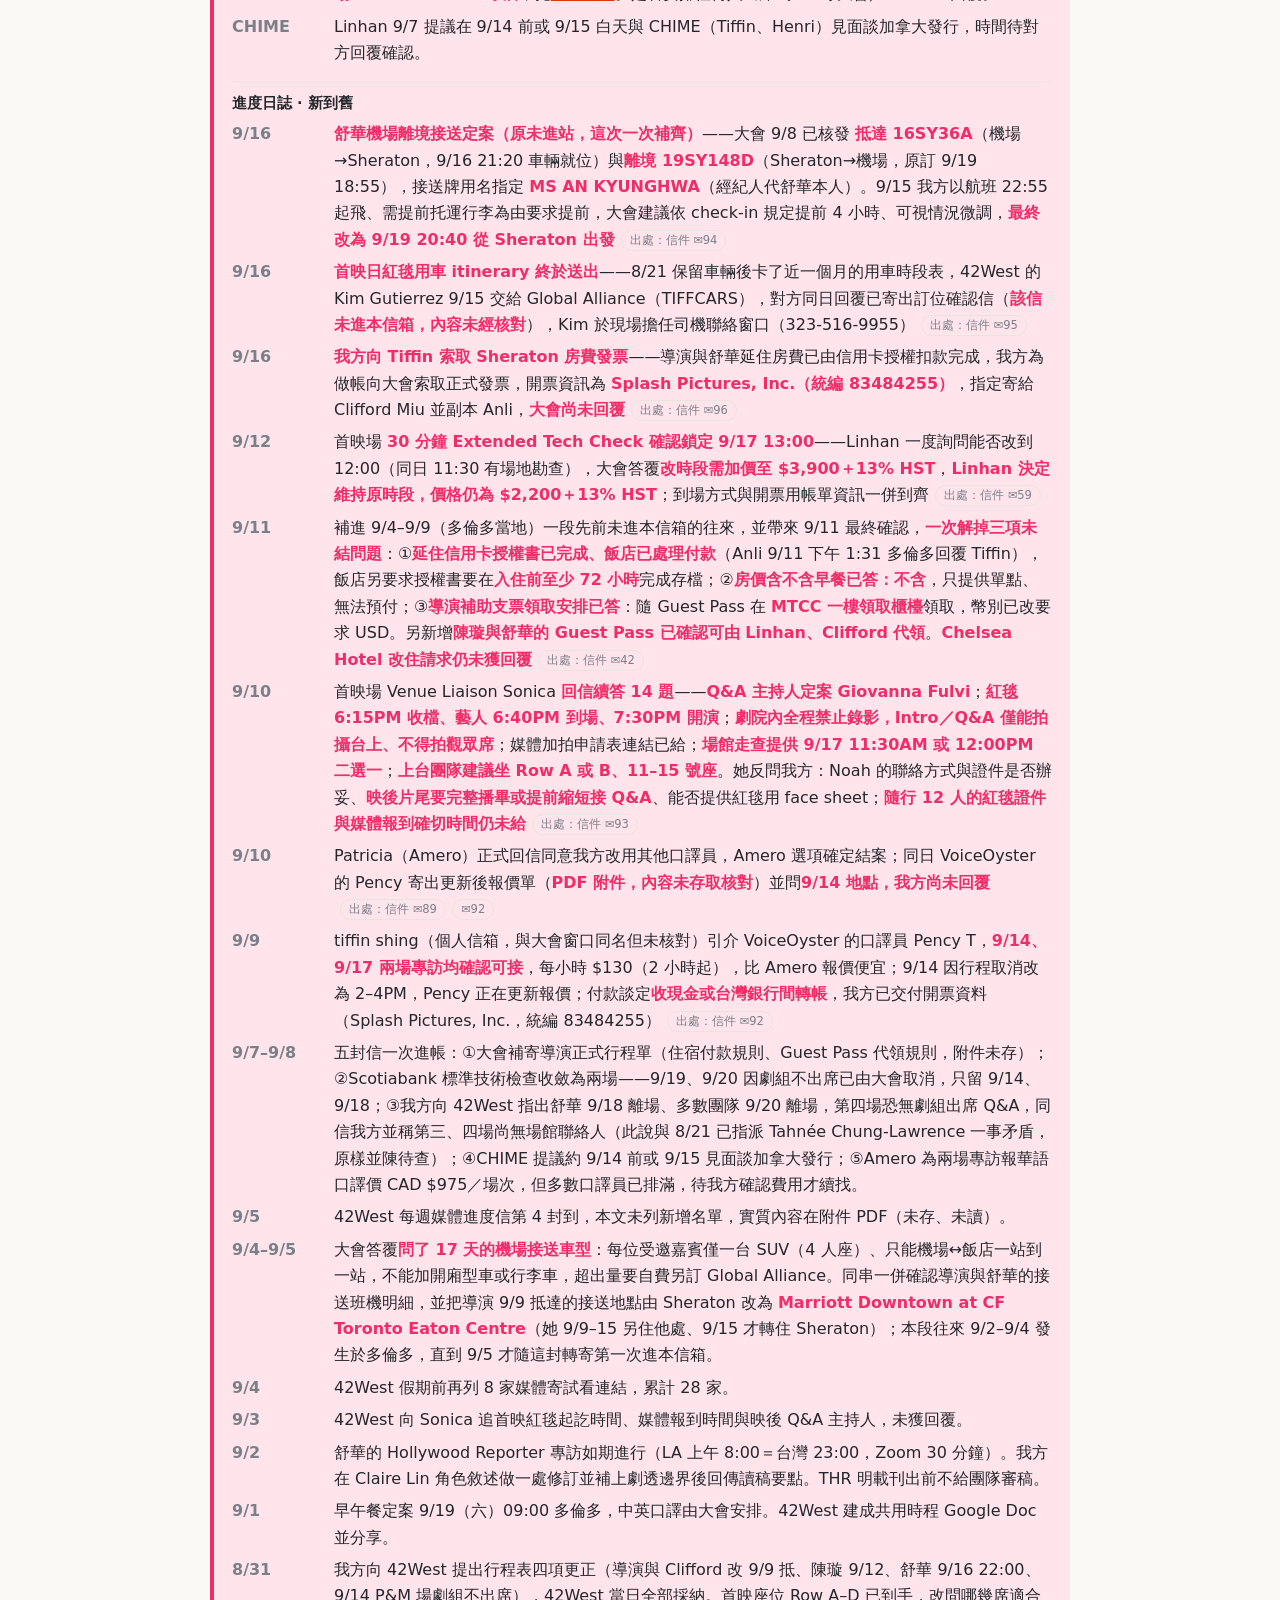
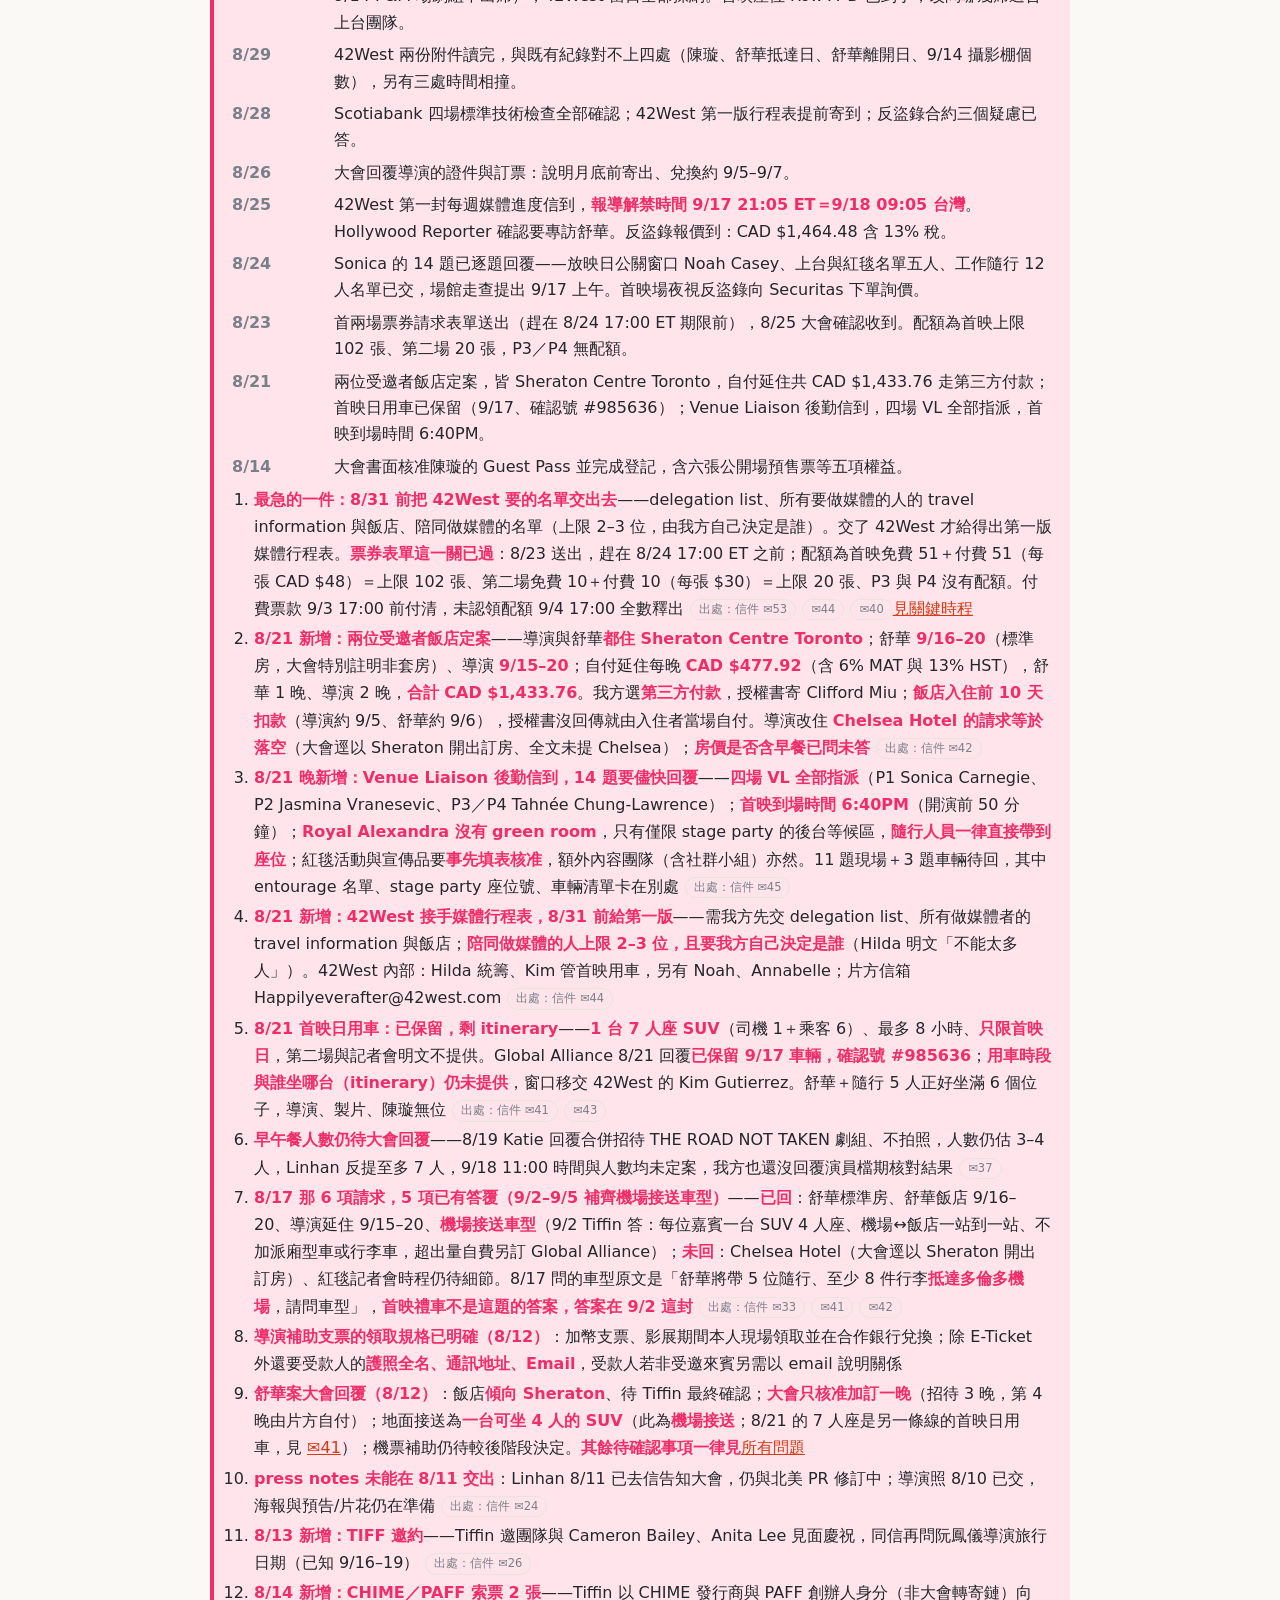
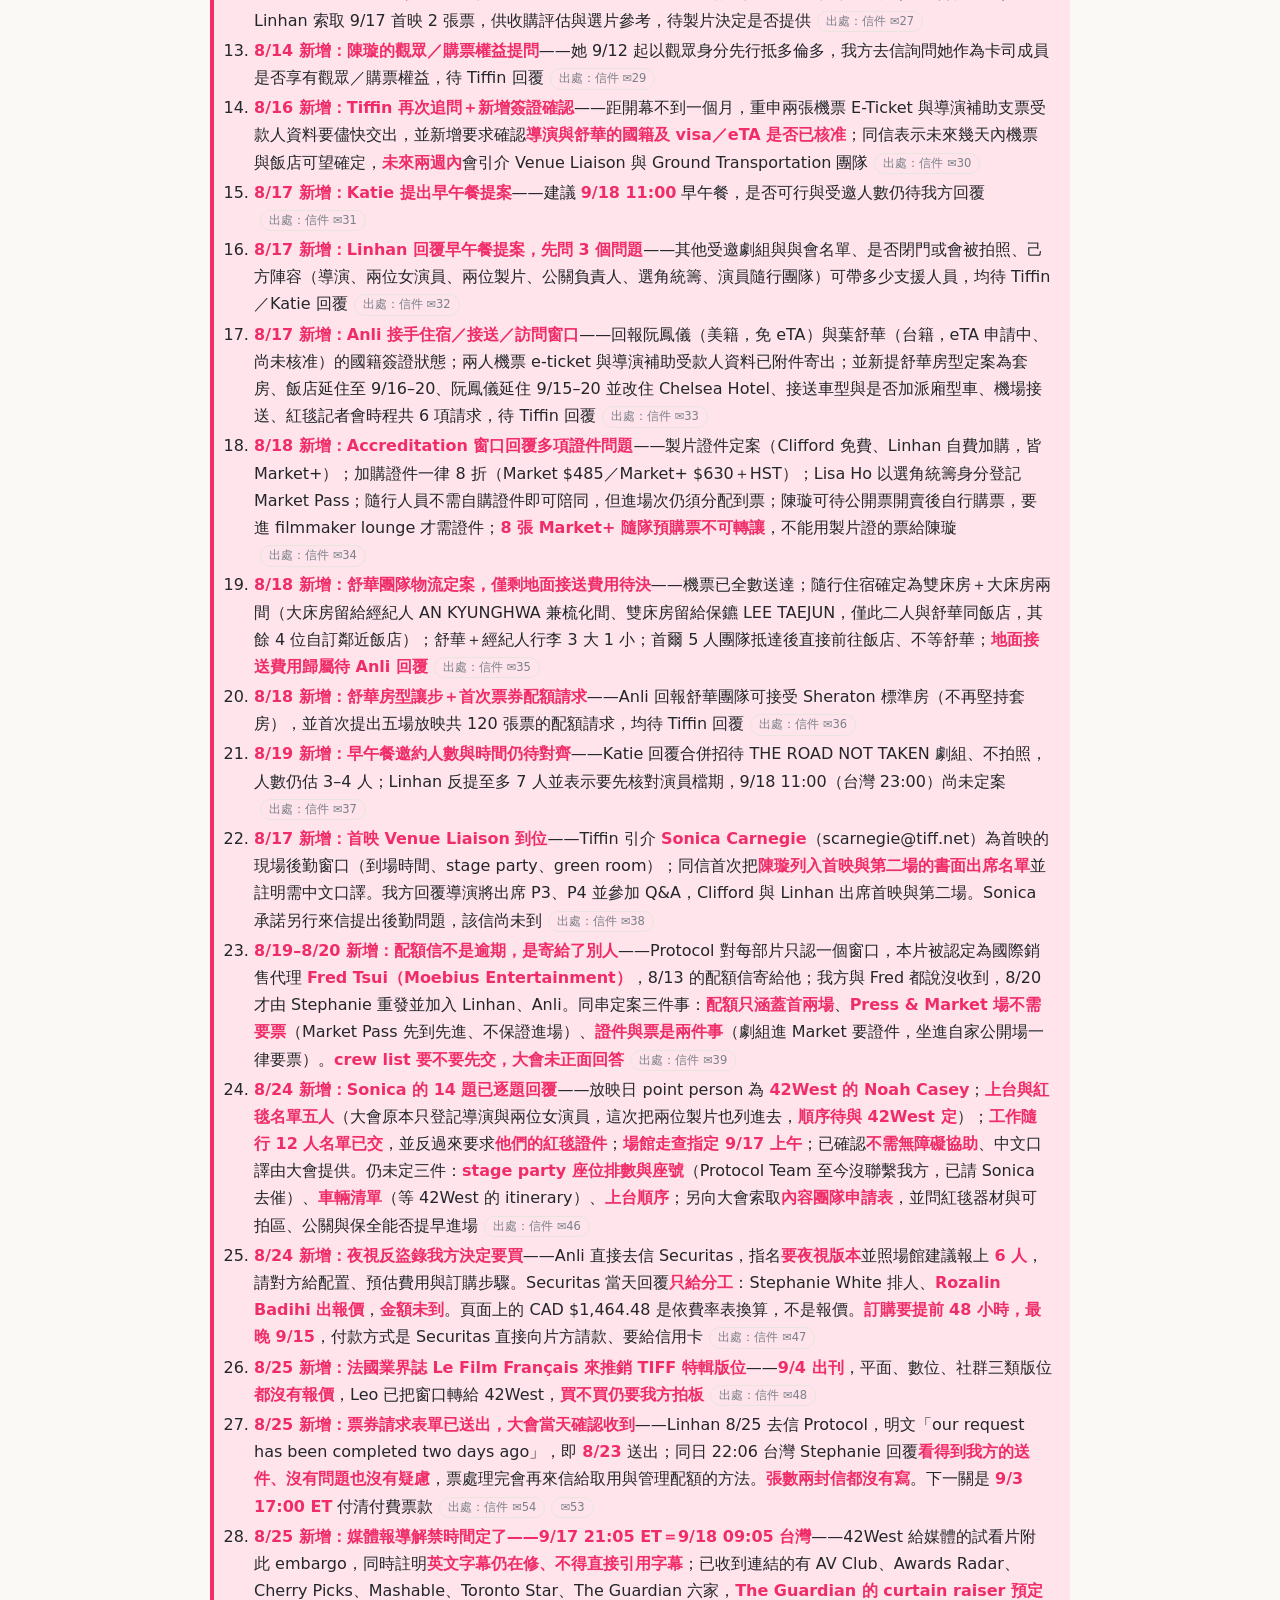
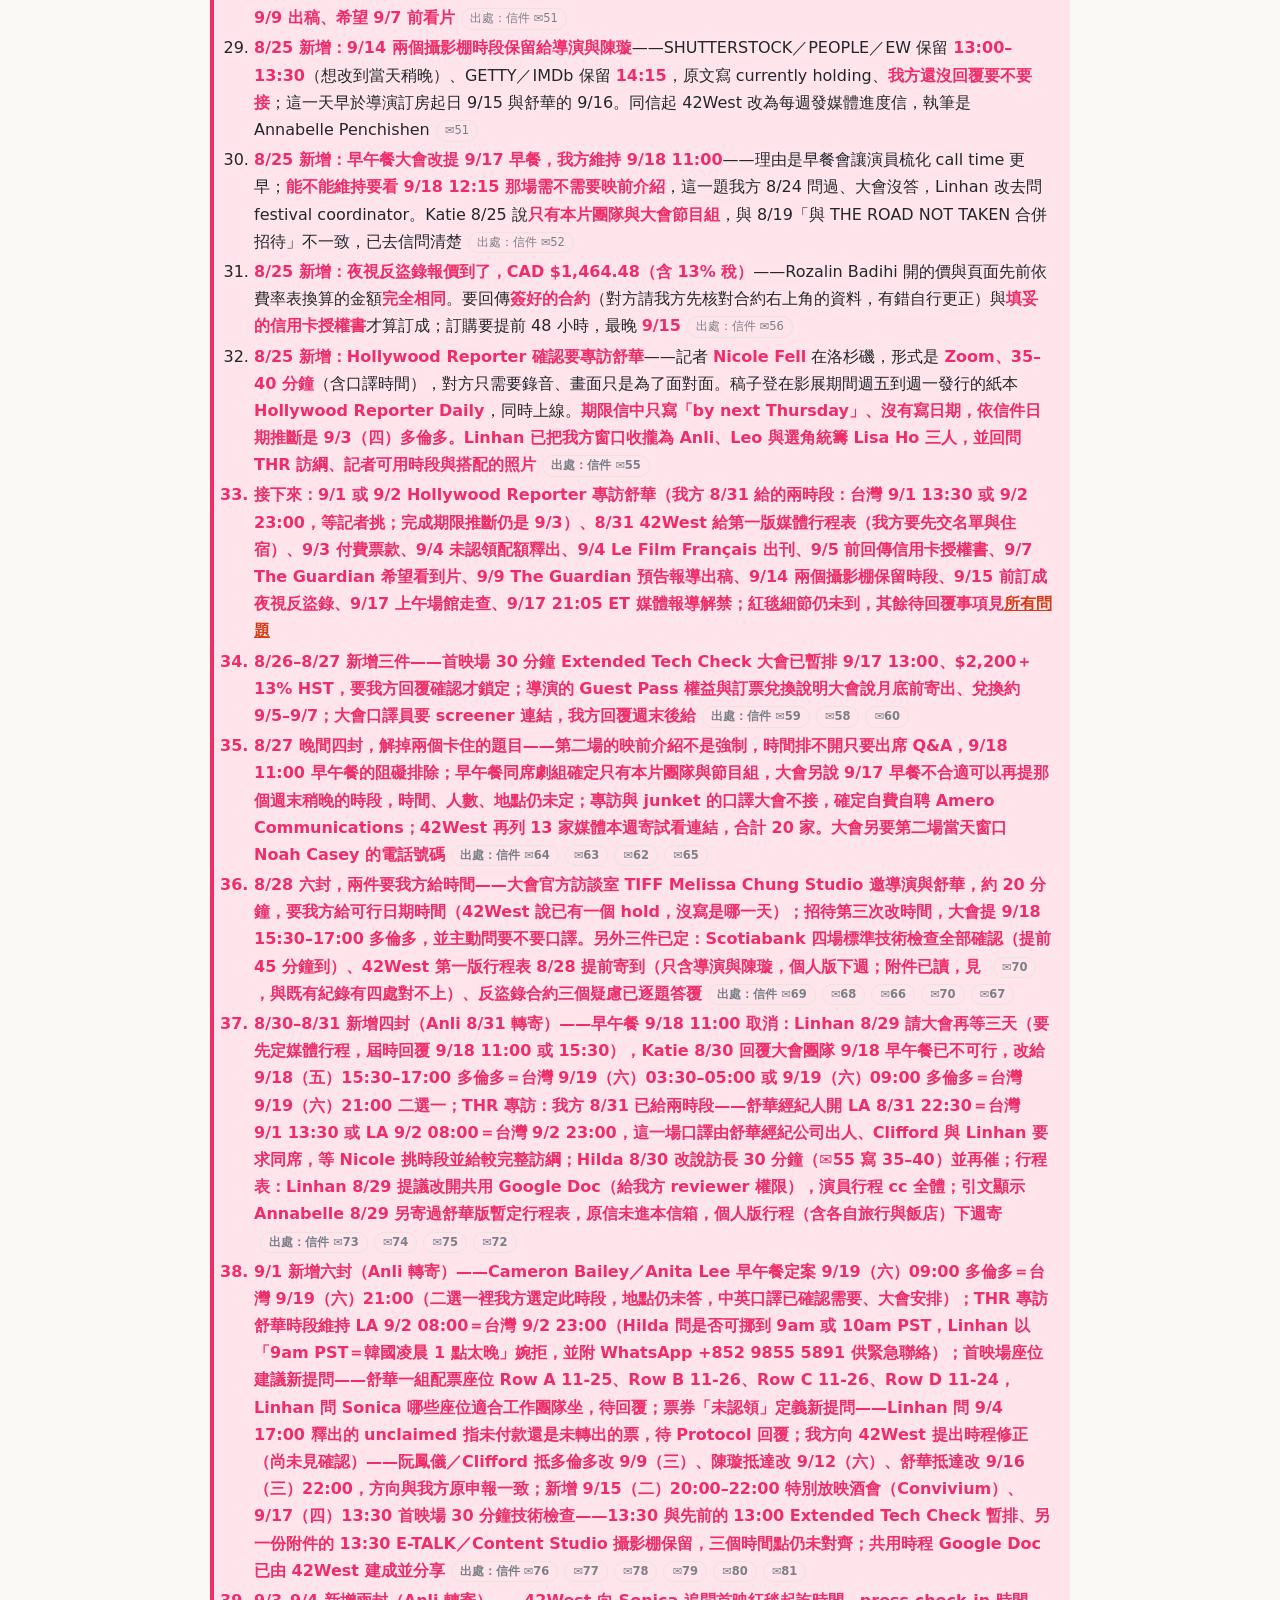
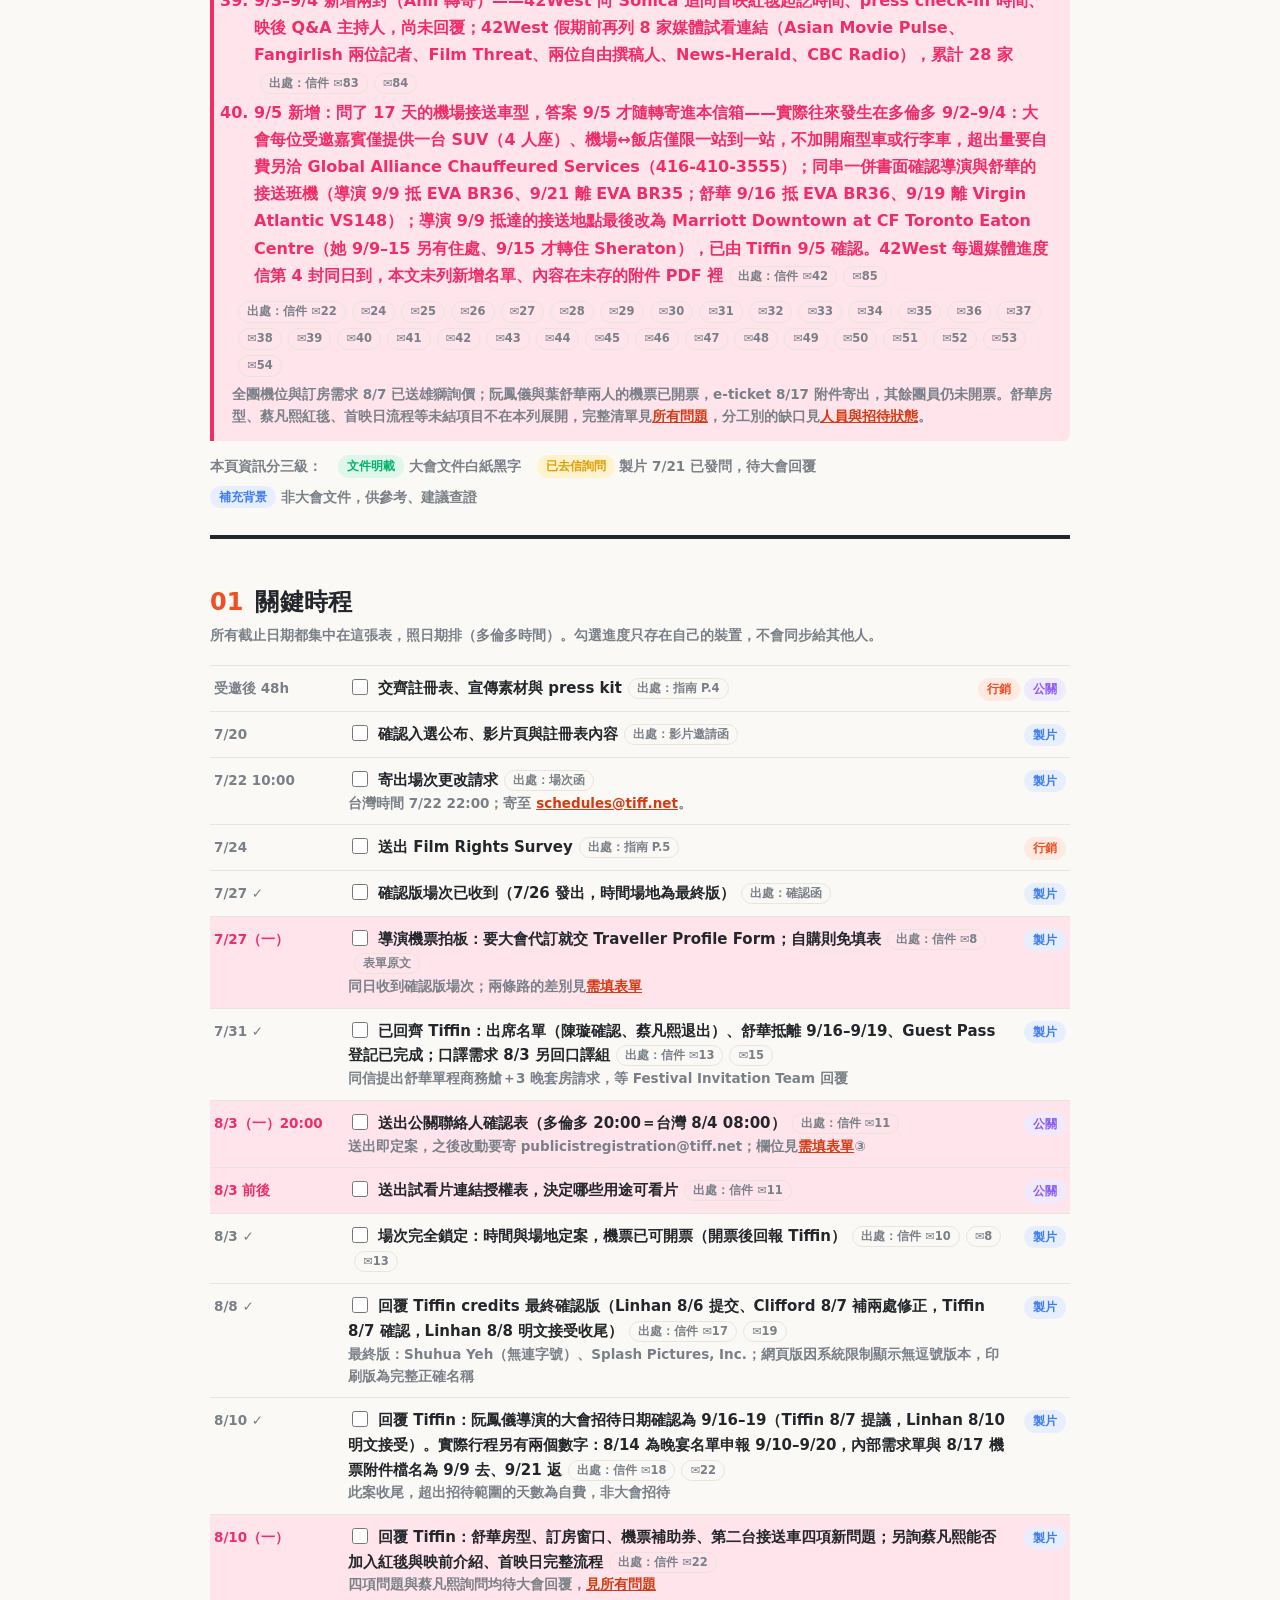
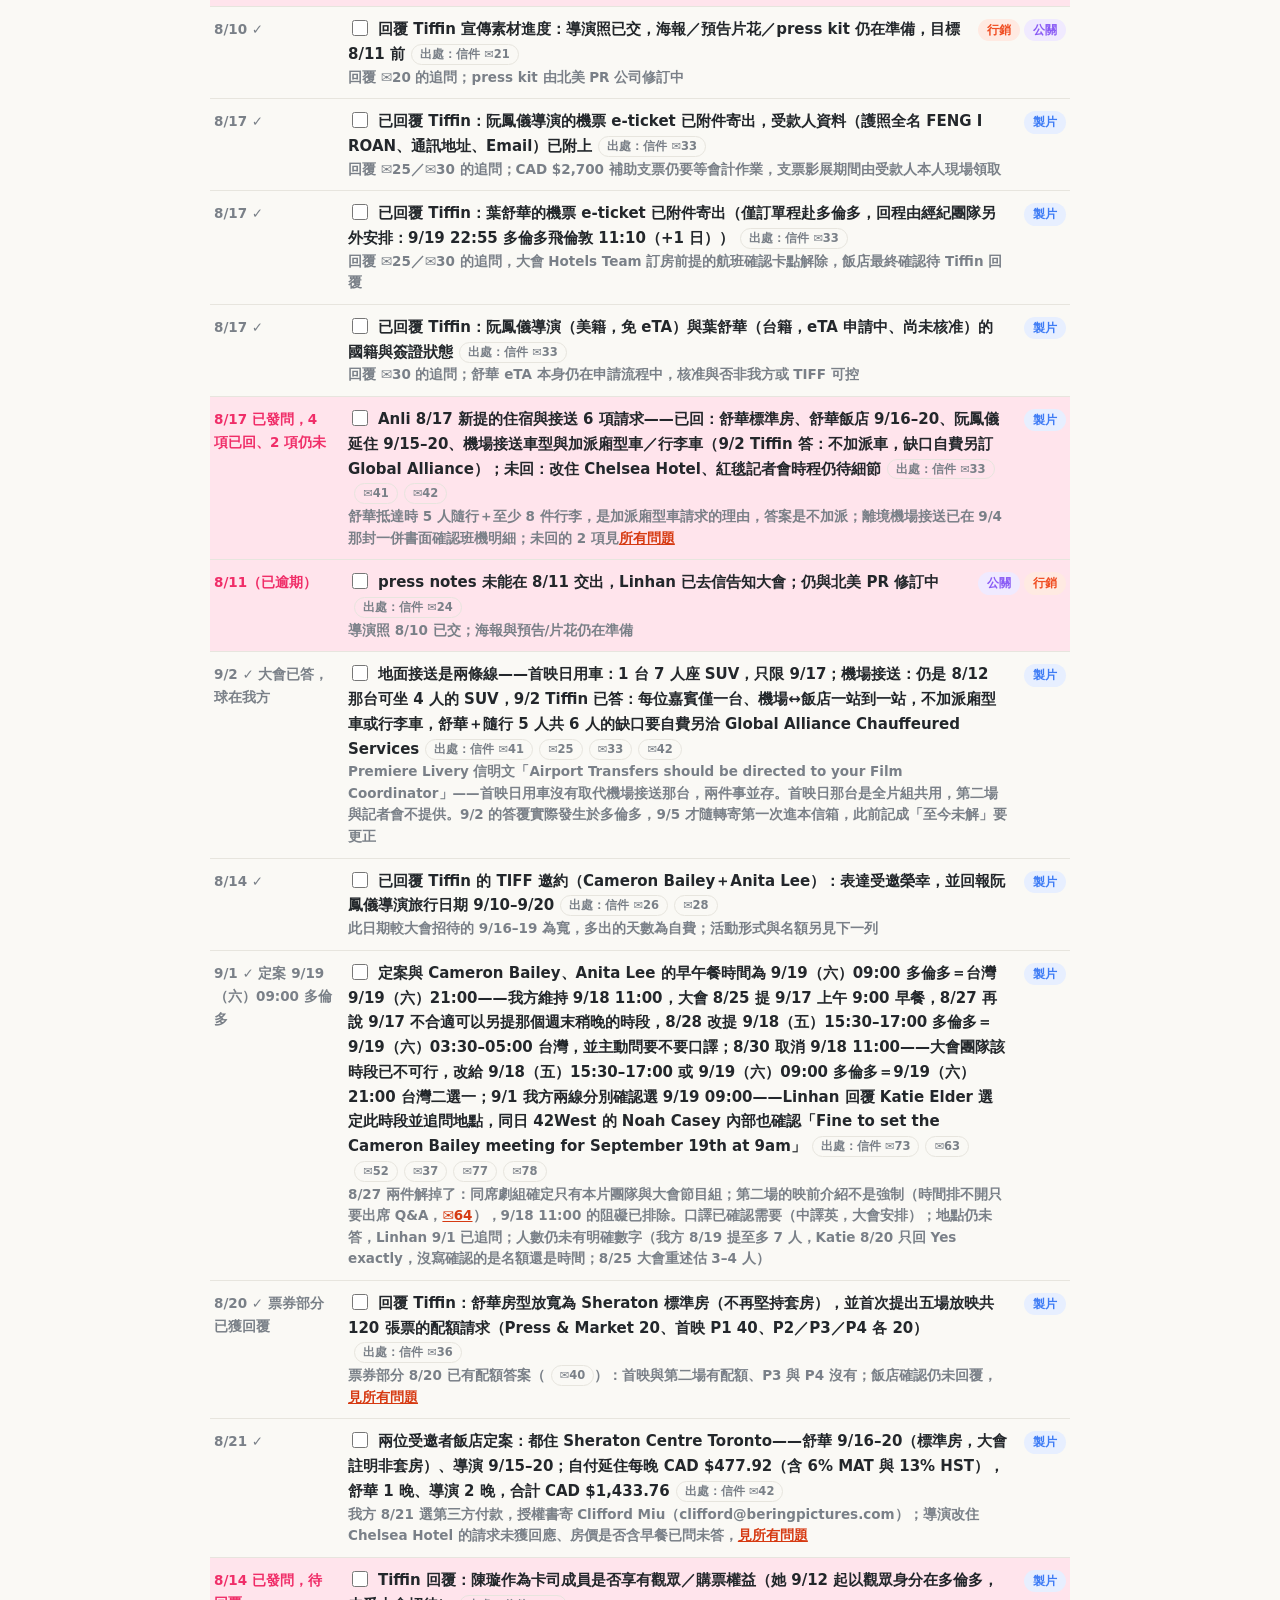
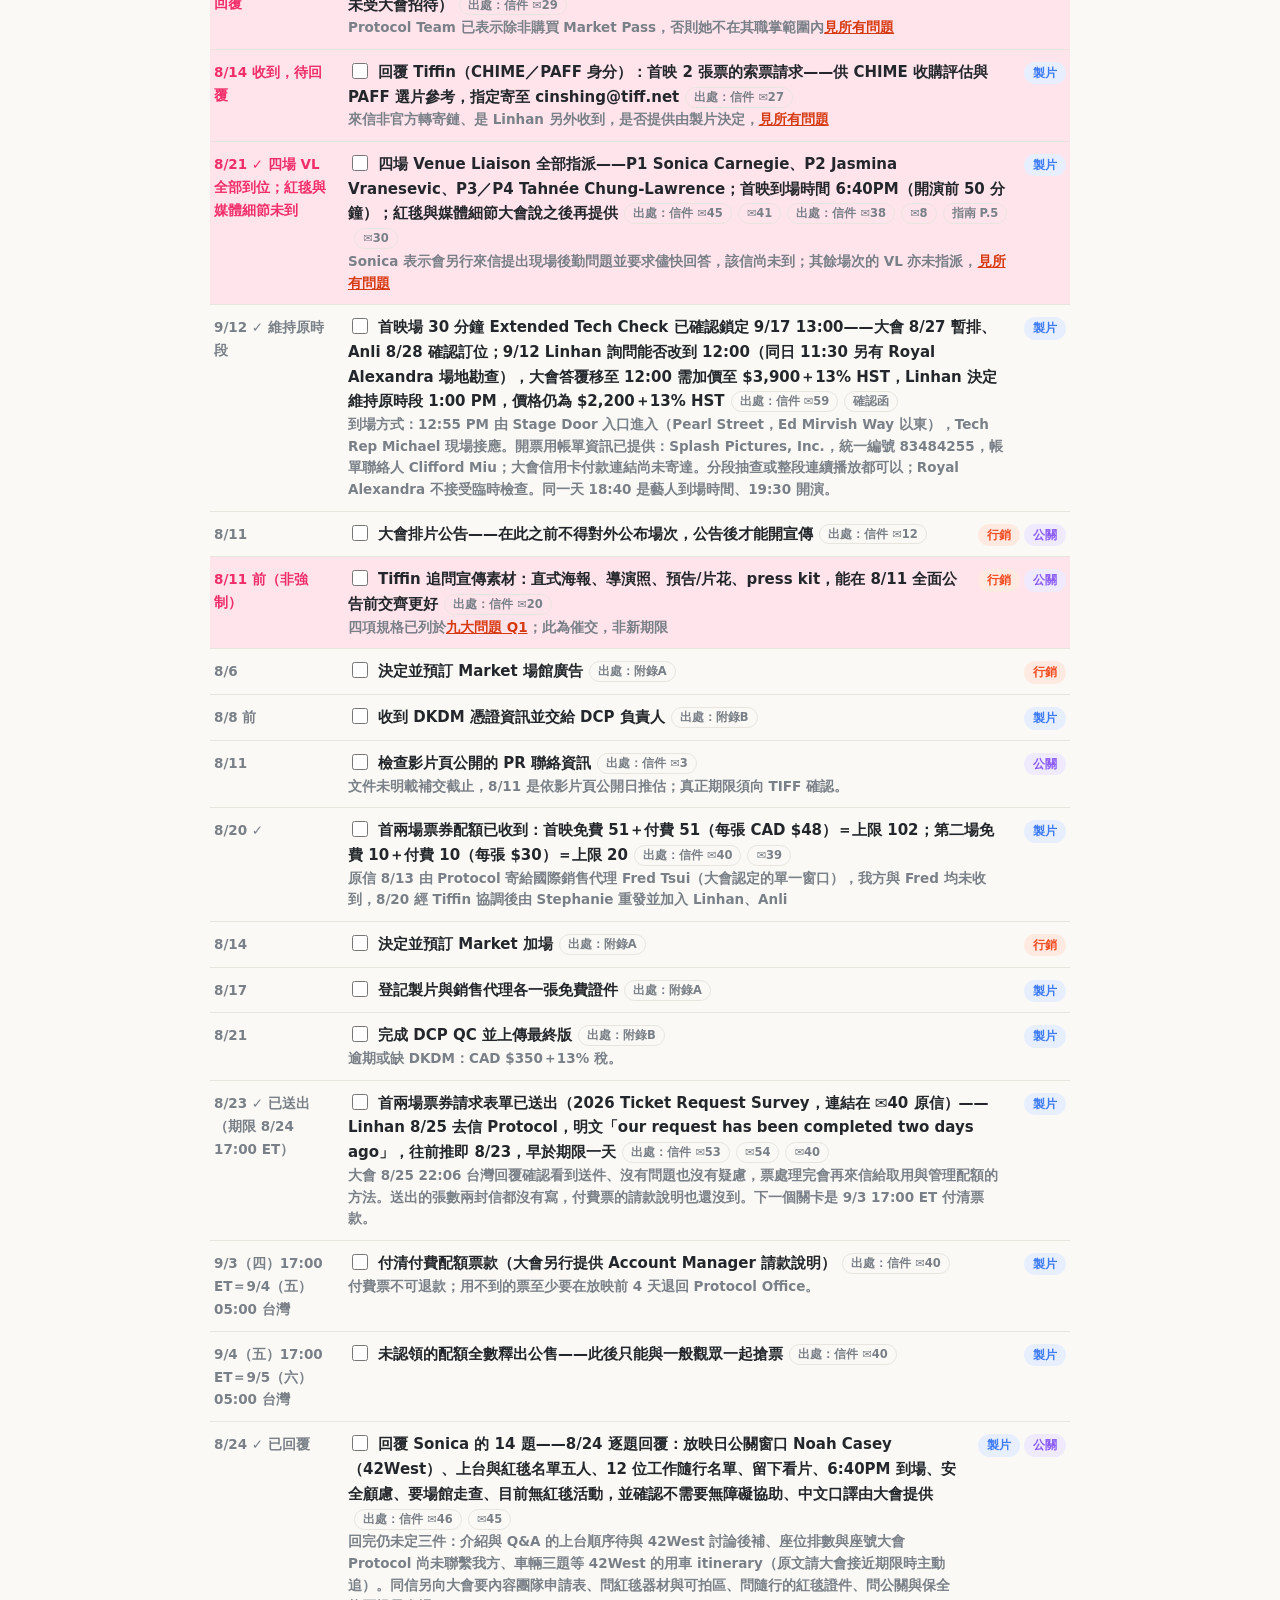
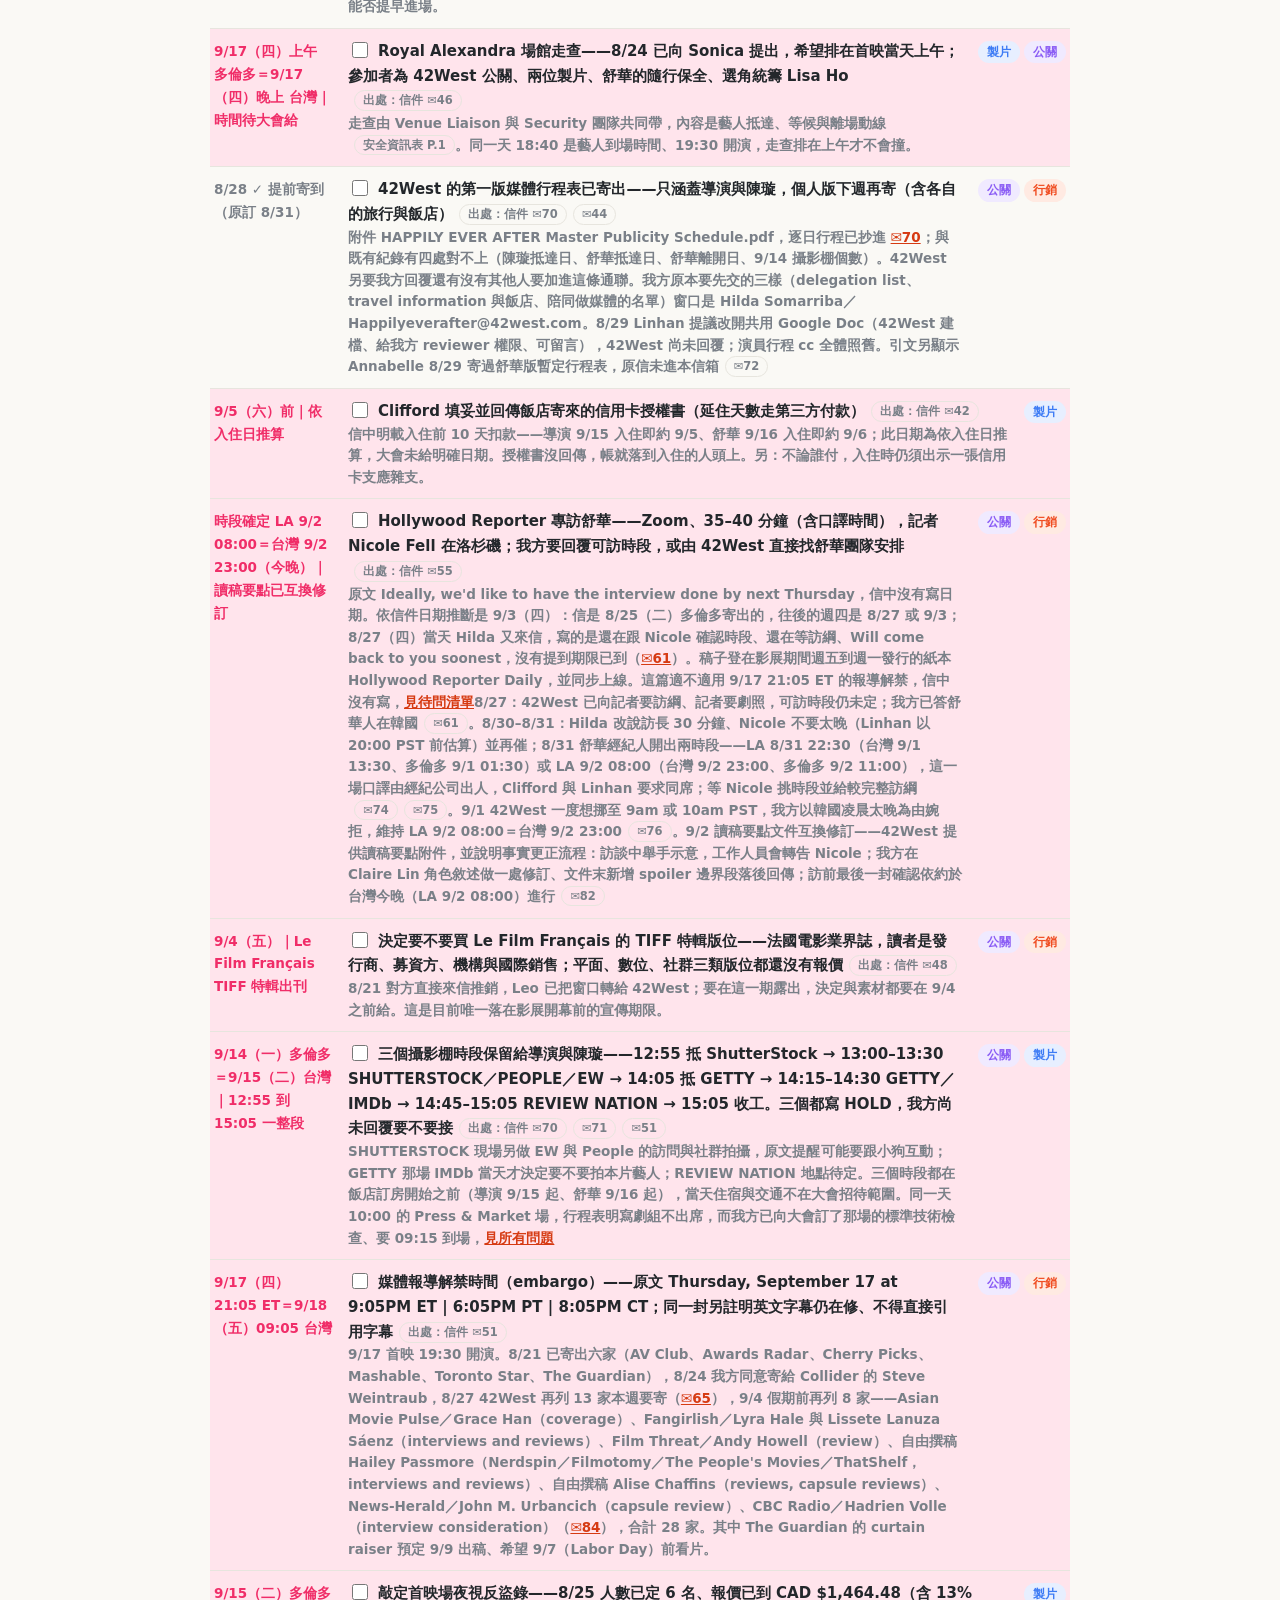
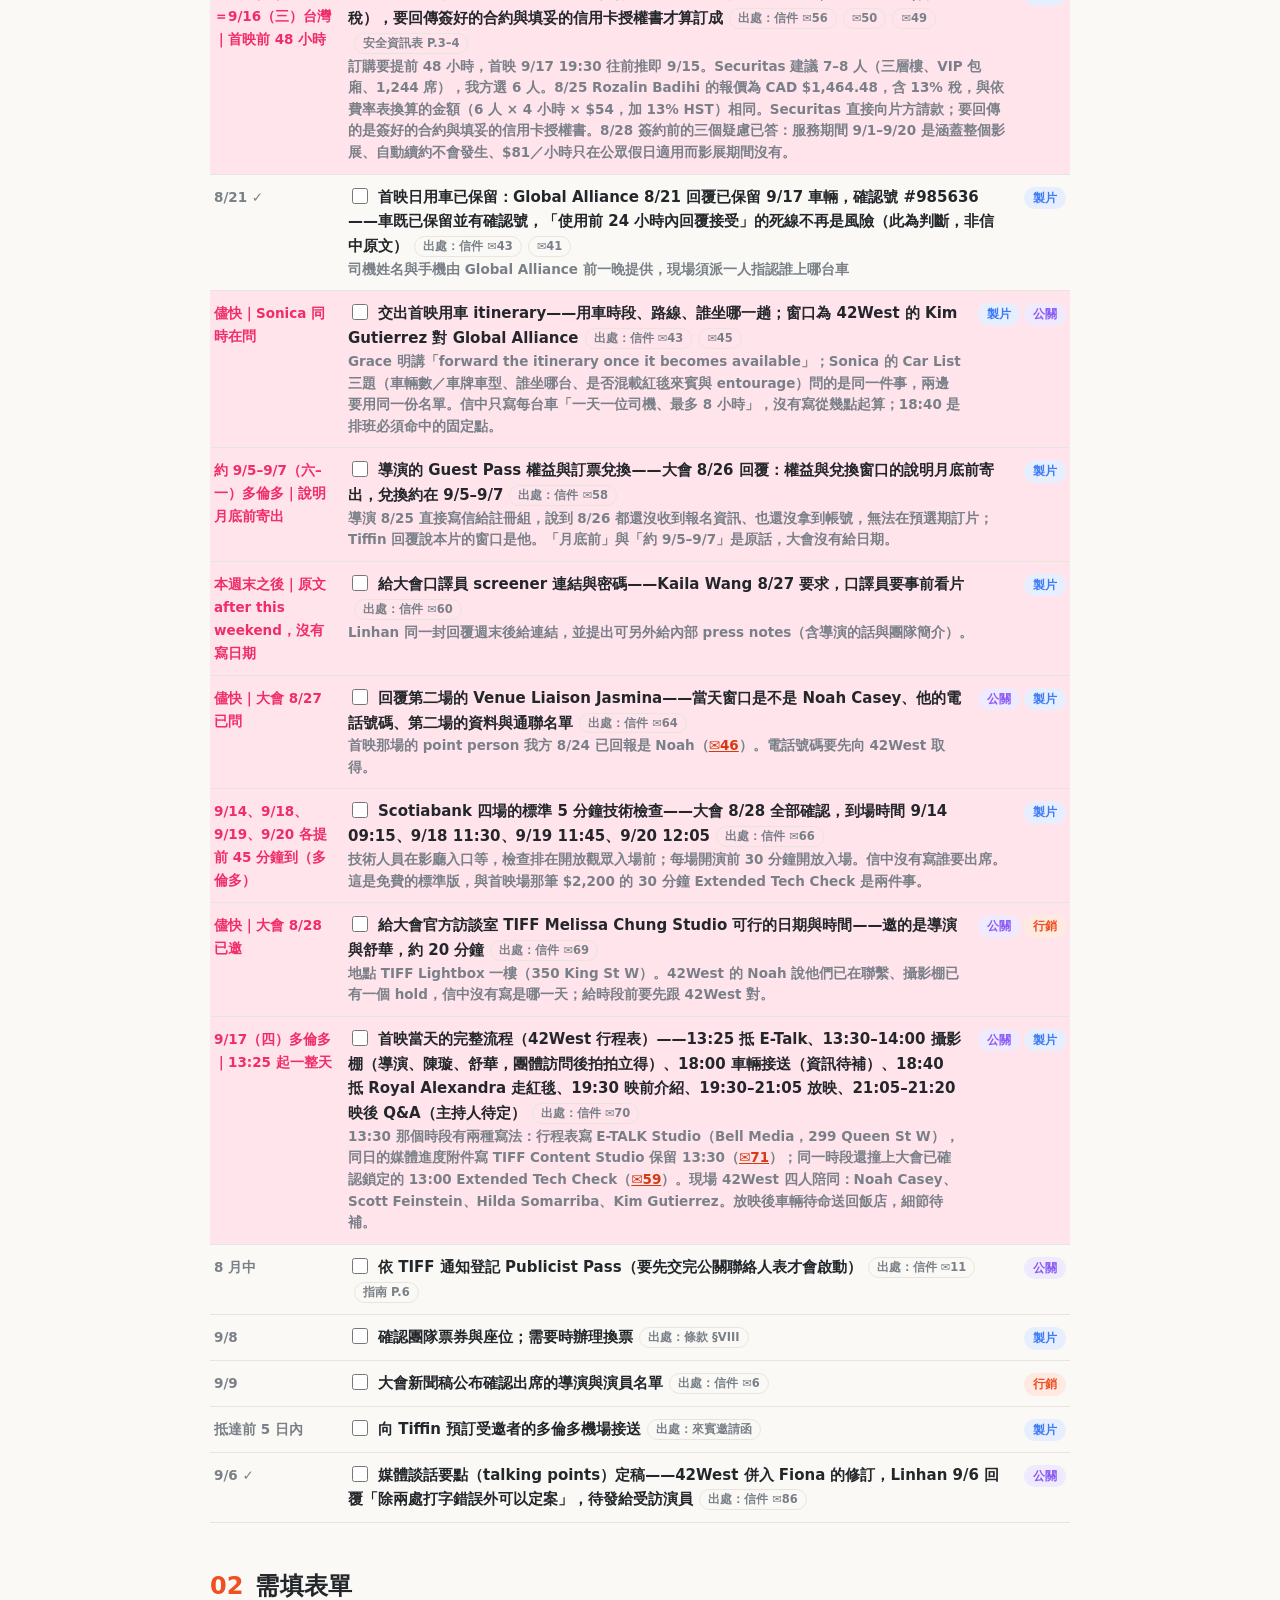
==== commit df9ea9b3: "update 2026-09-16" ====
--- a/index.html
+++ b/index.html
@@ -450,7 +450,7 @@
   </div>
 
   <div class="alert" id="status-alert">
-    <b id="status-title">目前進度 · 更新至 9/12</b>
+    <b id="status-title">目前進度 · 更新至 9/16</b>
 
 <div class="pgsec pghot">期限就在眼前</div>
 <ul class="pglog">
@@ -474,7 +474,7 @@
 <ul class="pglog">
 <li><span class="d">Sonica</span><span class="t">首映場 Venue Liaison <b>9/10 回信</b>，14 題逐項續答：<b>Q&amp;A 主持人定案 Giovanna Fulvi</b>、<b>紅毯 6:15PM 收檔</b>、<b>劇院內禁止錄影，Intro／Q&amp;A 僅可拍台上</b>、媒體加拍申請表連結已給、<b>場館走查給出 9/17 11:30AM 或 12:00PM 二選一</b>、<b>上台座位建議 Row A／B 11–15 號</b>。仍未給的：<b>隨行 12 人的紅毯證件</b>、<b>紅毯開檔與媒體報到確切時間</b>。她另反問我方三件：<b>Noah 的聯絡方式與證件是否辦妥</b>、<b>映後片尾要完整播畢或提前縮短接 Q&amp;A</b>、<b>能否提供紅毯用 face sheet</b>，見<a href="#asks">待問清單</a><a class="src" href="#doc-email-e93">出處：信件 ✉93</a></span></li>
 <li><span class="d">Protocol</span><span class="t">取票與帳號操作說明未到；unclaimed 的定義未答。</span></li>
-<li><span class="d">Tiffin</span><span class="t">Chelsea Hotel 一題全程未提，維持原狀待催。</span></li>
+<li><span class="d">Tiffin</span><span class="t">Chelsea Hotel 一題全程未提，維持原狀待催；<span class="hot">9/16 新增：Sheraton 房費發票待她協助向飯店索取</span>，見<a href="#doc-email-e96">✉96</a>。</span></li>
 <li><span class="d">Katie</span><span class="t">早午餐時間已定 9/19（六）09:00 多倫多，<span class="hot">地點仍未給</span>（問過兩次）。</span></li>
 <li><span class="d">42West</span><span class="t">我方 9/6 指出舒華 9/18 離場、多數團隊 9/20 離場，第四場（9/20）恐無劇組出席 Q&amp;A，同信並稱「尚無第三、四場場館聯絡人」——<span class="hot">此說與 8/21 已指派 Tahnée Chung-Lawrence 為第三、四場 Venue Liaison 矛盾</span>，見<a href="#questions">九大問題</a>。是否安排任何人出席 Q&amp;A 等大會／42West 回覆。</span></li>
 <li><span class="d">CHIME</span><span class="t">Linhan 9/7 提議在 9/14 前或 9/15 白天與 CHIME（Tiffin、Henri）見面談加拿大發行，時間待對方回覆確認。</span></li>
@@ -482,7 +482,7 @@
 
 <div class="pgsec">進度日誌 · 新到舊</div>
 <ul class="pglog">
-<li><span class="d">9/12</span><span class="t">首映場 <b>30 分鐘 Extended Tech Check 確認鎖定 9/17 13:00</b>——Linhan 一度詢問能否改到 12:00（同日 11:30 有場地勘查），大會答覆<b>改時段需加價至 $3,900＋13% HST</b>，<b>Linhan 決定維持原時段，價格仍為 $2,200＋13% HST</b>；到場方式與開票用帳單資訊一併到齊<a class="src" href="#doc-email-e59">出處：信件 ✉59</a></span></li>
+<li><span class="d">9/16</span><span class="t"><b>舒華機場離境接送定案（原未進站，這次一次補齊）</b>——大會 9/8 已核發 <b>抵達 16SY36A</b>（機場→Sheraton，9/16 21:20 車輛就位）與<b>離境 19SY148D</b>（Sheraton→機場，原訂 9/19 18:55），接送牌用名指定 <b>MS AN KYUNGHWA</b>（經紀人代舒華本人）。9/15 我方以航班 22:55 起飛、需提前托運行李為由要求提前，大會建議依 check-in 規定提前 4 小時、可視情況微調，<b>最終改為 9/19 20:40 從 Sheraton 出發</b><a class="src" href="#doc-email-e94">出處：信件 ✉94</a></span></li><li><span class="d">9/16</span><span class="t"><b>首映日紅毯用車 itinerary 終於送出</b>——8/21 保留車輛後卡了近一個月的用車時段表，42West 的 Kim Gutierrez 9/15 交給 Global Alliance（TIFFCARS），對方同日回覆已寄出訂位確認信（<b>該信未進本信箱，內容未經核對</b>），Kim 於現場擔任司機聯絡窗口（323-516-9955）<a class="src" href="#doc-email-e95">出處：信件 ✉95</a></span></li><li><span class="d">9/16</span><span class="t"><b>我方向 Tiffin 索取 Sheraton 房費發票</b>——導演與舒華延住房費已由信用卡授權扣款完成，我方為做帳向大會索取正式發票，開票資訊為 <b>Splash Pictures, Inc.（統編 83484255）</b>，指定寄給 Clifford Miu 並副本 Anli，<b>大會尚未回覆</b><a class="src" href="#doc-email-e96">出處：信件 ✉96</a></span></li><li><span class="d">9/12</span><span class="t">首映場 <b>30 分鐘 Extended Tech Check 確認鎖定 9/17 13:00</b>——Linhan 一度詢問能否改到 12:00（同日 11:30 有場地勘查），大會答覆<b>改時段需加價至 $3,900＋13% HST</b>，<b>Linhan 決定維持原時段，價格仍為 $2,200＋13% HST</b>；到場方式與開票用帳單資訊一併到齊<a class="src" href="#doc-email-e59">出處：信件 ✉59</a></span></li>
 <li><span class="d">9/11</span><span class="t">補進 9/4–9/9（多倫多當地）一段先前未進本信箱的往來，並帶來 9/11 最終確認，<b>一次解掉三項未結問題</b>：①<b>延住信用卡授權書已完成、飯店已處理付款</b>（Anli 9/11 下午 1:31 多倫多回覆 Tiffin），飯店另要求授權書要在<b>入住前至少 72 小時</b>完成存檔；②<b>房價含不含早餐已答：不含</b>，只提供單點、無法預付；③<b>導演補助支票領取安排已答</b>：隨 Guest Pass 在 <b>MTCC 一樓領取櫃檯</b>領取，幣別已改要求 USD。另新增<b>陳璇與舒華的 Guest Pass 已確認可由 Linhan、Clifford 代領</b>。<b>Chelsea Hotel 改住請求仍未獲回覆</b><a class="src" href="#doc-email-e42">出處：信件 ✉42</a></span></li>
 <li><span class="d">9/10</span><span class="t">首映場 Venue Liaison Sonica <b>回信續答 14 題</b>——<b>Q&amp;A 主持人定案 Giovanna Fulvi</b>；<b>紅毯 6:15PM 收檔、藝人 6:40PM 到場、7:30PM 開演</b>；<b>劇院內全程禁止錄影，Intro／Q&amp;A 僅能拍攝台上、不得拍觀眾席</b>；媒體加拍申請表連結已給；<b>場館走查提供 9/17 11:30AM 或 12:00PM 二選一</b>；<b>上台團隊建議坐 Row A 或 B、11–15 號座</b>。她反問我方：Noah 的聯絡方式與證件是否辦妥、<b>映後片尾要完整播畢或提前縮短接 Q&amp;A</b>、能否提供紅毯用 face sheet；<b>隨行 12 人的紅毯證件與媒體報到確切時間仍未給</b><a class="src" href="#doc-email-e93">出處：信件 ✉93</a></span></li>
 <li><span class="d">9/10</span><span class="t">Patricia（Amero）正式回信同意我方改用其他口譯員，Amero 選項確定結案；同日 VoiceOyster 的 Pency 寄出更新後報價單（<b>PDF 附件，內容未存取核對</b>）並問<b>9/14 地點，我方尚未回覆</b><a class="src" href="#doc-email-e89">出處：信件 ✉89</a><a class="src" href="#doc-email-e92">✉92</a></span></li>
@@ -2307,6 +2307,220 @@
         <p>Phone: 647.472.0807 &lt;(647)%20472-0807&gt;. Email: scarnegie@tiff.net | Website: tiff.net</p>
         <p>&lt;http://content.tiff.net.s3.amazonaws.com/emails/esignature.jpg&gt;</p>
       </div>
+      <div class="docpage" id="doc-email-e94">
+        <div class="pgno">✉ 94 · 2026-09-16 · 主旨：Fwd: TIFF Airport Ground Transportation for SHUHUA YEH · 本串正本見 mail-raw/（依 msgid 對照）</div>
+        <p><b>TIFF Ground Transportation &lt;ground@tiff.net&gt; · 2026-09-16</b>　msgid:1a0a7c51b932267b · 正本：2026-09-16_1a0a7c51b932267b.txt</p>
+        <p>Best, Anli</p>
+        <p>---------- 轉寄的郵件 --------- 寄件者： TIFF Ground Transportation &lt;ground@tiff.net&gt; 日期：2026年9月16日週三，上午1:49 主旨：Re: TIFF Airport Ground Transportation for SHUHUA YEH 收件者：Anli Lin &lt;angelicaaa.lin@gmail.com&gt; 副本： &lt;lisahoooooo1207@gmail.com&gt;, Tiffin Shing &lt;cinshing@tiff.net&gt;, Linhan Zhang &lt;linhan@beringpictures.com&gt;, Clifford Miu &lt;clifford@beringpictures.com&gt;, 王豪Leo &lt;leo.wh95@gmail.com&gt;</p>
+        <p>Greetings Anil,</p>
+        <p>Here is the *UPDATED* Airport Ground Transportation at this year’s Toronto International Film Festival for *SHUHUA YEH + 1 guest.*</p>
+        <p>*DEPARTURE RESERVATION: 19SY148D*</p>
+        <p>*Transportation will be provided from your hotel (**Sheraton Centre Toronto Hotel, 123 Queen St W &lt;https://www.google.com/maps/search/123+Queen+St+W?entry=gmail&amp;source=g&gt;.**) to the airport. Please be ready for pick-up on September 19 at 20:40.*</p>
+        <p>Due to the high volume of ground transportation requests, your promptness is appreciated to help us keep on schedule. Please communicate any changes to your arrival or departure as soon as possible and we will do our best to accommodate.</p>
+        <p>Thank you and safe travels!</p>
+        <p>Mark</p>
+        <p>-- Ground Transportation, Festival Services &amp; Event Production Toronto International Film Festival ground@tiff.net +1 416-934-7969 TIFF Lightbox | Reitman Square, 350 King St. West, &lt;https://maps.google.com/?q50+King+St.+West,%C2%A0+Toronto,+ON+M5V+3X5&amp;entry=gmail&amp;source=g&gt;Toronto, ON M5V 3X5 &lt;https://maps.google.com/?q50+King+St.+West,%C2%A0+Toronto,+ON+M5V+3X5&amp;entry=gmail&amp;source=g&gt;</p>
+        <p>On &lt;https://www.google.com/maps/search/350+King+St.+West,%C2%A0+Toronto,+ON+M5V+3X5+On?entry=gmail&amp;source=g&gt; Tue, Sep 15, 2026 at 1:27 PM Anli Lin &lt;angelicaaa.lin@gmail.com&gt; wrote:</p>
+      </div>
+      <div class="docpage" id="doc-email-e95">
+        <div class="pgno">✉ 95 · 2026-09-16 · 主旨：Fwd: TIFF 2026 Premiere Livery Allotment - HAPPILY EVER AFTER · 本串正本見 mail-raw/（依 msgid 對照）</div>
+        <p><b>Kim Gutierrez &lt;kim.gutierrez@42west.com&gt; · 2026-09-16</b>　msgid:1a0a7c4b9f7249f5 · 正本：2026-09-16_1a0a7c4b9f7249f5.txt</p>
+        <p>Best, Anli</p>
+        <p>---------- 轉寄的郵件 --------- 寄件者： Kim Gutierrez &lt;kim.gutierrez@42west.com&gt; 日期：2026年9月16日週三，上午5:22 主旨：Re: TIFF 2026 Premiere Livery Allotment - HAPPILY EVER AFTER 收件者：TIFFCARS &lt;tiffcars@global-alliance.ca&gt; 副本：TIFF Ground Transportation &lt;ground@tiff.net&gt;, Tiffin Shing &lt; cinshing@tiff.net&gt;, Anli Lin &lt;angelicaaa.lin@gmail.com&gt;, Sonica Carnegie &lt; scarnegie@tiff.net&gt;, Clifford Miu &lt;clifford@beringpictures.com&gt;, 王豪Leo &lt; leo.wh95@gmail.com&gt;, Happilyeverafter &lt;Happilyeverafter@42west.com&gt;, Hilda Somarriba &lt;hilda.somarriba@42west.com&gt;, Linhan Zhang &lt; linhan@beringpictures.com&gt;</p>
+        <p>Thank you so much!</p>
+        <p>KIM GUTIERREZ | 42WEST</p>
+        <p>VP (ENTERTAINMENT MARKETING DIVISION)</p>
+        <p>C: 323-516-9955</p>
+        <p>On Tue, Sep 15, 2026 at 5:17 PM TIFFCARS &lt;tiffcars@global-alliance.ca&gt; wrote:</p>
+      </div>
+      <div class="docpage" id="doc-email-e96">
+        <div class="pgno">✉ 96 · 2026-09-16 · 主旨：Fwd: HAPPILY EVER AFTER - TIFF 2026 Guest Attendance and Accreditation · 本串正本見 mail-raw/（依 msgid 對照）</div>
+        <p><b>Anli Lin &lt;angelicaaa.lin@gmail.com&gt; · 2026-09-16</b>　msgid:1a0a7c64359529a7 · 正本：2026-09-16_1a0a7c64359529a7.txt</p>
+        <p>Best, Anli</p>
+        <p>---------- 轉寄的郵件 --------- 寄件者： Anli Lin &lt;angelicaaa.lin@gmail.com&gt; 日期：2026年9月14日週一，下午12:24 主旨：Re: HAPPILY EVER AFTER - TIFF 2026 Guest Attendance and Accreditation 收件者：Tiffin Shing &lt;cinshing@tiff.net&gt; 副本：Linhan Zhang &lt;linhan@beringpictures.com&gt;, Clifford Miu &lt; clifford@beringpictures.com&gt;, 王豪Leo &lt;leo.wh95@gmail.com&gt;</p>
+        <p>Hi Tiffin,</p>
+        <p>Could you help us get the official invoices from the Sheraton for the room charges we’ve paid for Fiona and Shuhua? We’ll need them for our company’s accounting records.</p>
+        <p>Our billing details are below:</p>
+        <p>*Splash Pictures, Inc.* Business Tax ID: 83484255 No. 696, Guangfu South Road, 9F-3 Da’an District, Taipei Taiwan</p>
+        <p>*Billing Contact:* Clifford Miu Email: clifford@beringpictures.com Tel: +886 930 260 295</p>
+        <p>The hotel can send the invoices to Clifford and copy me.</p>
+        <p>Thanks so much for your help!</p>
+        <p>Best Anli</p>
+        <p>Anli Lin &lt;angelicaaa.lin@gmail.com&gt; 於 2026年9月12日週六 上午1:31寫道：</p>
+        <p>Thanks for following up! We've completed the credit card authorization, and the payment has already been processed by the hotel.</p>
+        <p>Thanks again for your help! Best, Anli</p>
+        <p>Tiffin Shing &lt;cinshing@tiff.net&gt; 於 2026年9月9日週三 上午1:34寫道：</p>
+        <p>The hotel finally got back to us regarding the charge of extension stay. Please see their response below.</p>
+        <p>*I have already informed our Front Desk team, and the billing instructions have been set up in the reservations. They are aware of the amounts to be charged in accordance with the billing arrangements already noted for both guests.*</p>
+        <p>*That said, we still require the Credit Card Authorization Forms to be completed, as these must be processed and on file at least 72 hours prior to arrival.*</p>
+        <p>It seems that the authorization form automatically notes the entirety of the stay, and then the hotel will split the billing accordingly between what TIFF is covering vs what the guest is covering. Please complete the forms as soon as possible.</p>
+        <p>Thank you!</p>
+        <p>All the best, Tiffin</p>
+        <p>On Mon, Sep 7, 2026 at 9:04 PM Anli Lin &lt;angelicaaa.lin@gmail.com&gt; wrote:</p>
+        <p>Best, Anli</p>
+        <p>Tiffin Shing &lt;cinshing@tiff.net&gt;於 2026年9月8日週二，上午1:30寫道：</p>
+        <p>Yes, I have made the note to whoever will be at the Desk.</p>
+        <p>Thanks, Tiffin</p>
+        <p>On Mon, Sep 7, 2026 at 2:08 AM Anli Lin &lt;angelicaaa.lin@gmail.com&gt; wrote:</p>
+        <p>Thanks! Just to confirm, would Linhan and Clifford also be able to pick up Xuan’s Guest Pass on her behalf at the same time?</p>
+        <p>Thanks! Anli</p>
+        <p>Tiffin Shing &lt;cinshing@tiff.net&gt; 於 2026年9月7日週一 上午12:50寫道：</p>
+        <p>Yes, I'll note their names and email addresses to pick up the pass on behalf of Shuhua.</p>
+        <p>I'll also email the Director's Itinerary later today.</p>
+        <p>Thanks, Tiffin</p>
+        <p>On Sun, Sep 6, 2026 at 3:41 AM Anli Lin &lt;angelicaaa.lin@gmail.com&gt; wrote:</p>
+        <p>One quick question about the Guest Passes for Xuan Chen and Shuhua Yeh.</p>
+        <p>Fiona is planning to pick up her pass on September 10. Since Xuan and Shuhua will be arriving on different dates, would it be possible for our producers and Fiona to pick up their Guest Passes at the same time on their behalf?</p>
+        <p>Thanks and best, Anli</p>
+        <p>Anli Lin &lt;angelicaaa.lin@gmail.com&gt; 於 2026年9月6日週日 上午1:25寫道：</p>
+        <p>Happy holidays!</p>
+        <p>Best, Anli</p>
+        <p>Tiffin Shing &lt;cinshing@tiff.net&gt;於 2026年9月6日週日，上午1:22寫道：</p>
+        <p>Fiona can pick up the cheque along with her Guest Pass at the Guest Pass pick up desk located at MTCC ground floo. I'm also attaching the cheque cashing instruction.</p>
+        <p>Thanks, Tiffin</p>
+        <p>On Sat, Sep 5, 2026 at 7:11 AM Anli Lin &lt;angelicaaa.lin@gmail.com&gt; wrote:</p>
+        <p>Regarding Fiona’s fight tix reimbursement, we would prefer to receive the cheque in USD.</p>
+        <p>Could you let us know where Fiona should go to collect the cheque during the festival? Also, does she just need to bring her passport, e-ticket and flight itinerary, or is there anything else she’ll need?</p>
+        <p>Thanks and all the best, Anli</p>
+        <p>Anli Lin &lt;angelicaaa.lin@gmail.com&gt; 於 2026年9月5日週六 上午1:28寫道：</p>
+        <p>Best, Anli</p>
+        <p>Tiffin Shing &lt;cinshing@tiff.net&gt;於 2026年9月5日週六，上午12:56寫道：</p>
+        <p>No updates from Sheraton yet, but we believe it will be fine.</p>
+        <p>For breakfast, it is not included and they do not have a buffet but only a-la-carte option, so it could not be prepaid. Breakfast can either be paid after service or bill to the credit card used for incidental.</p>
+        <p>Thanks, Tiffin</p>
+        <p>On Fri, Sep 4, 2026 at 12:51 PM Anli Lin &lt;angelicaaa.lin@gmail.com&gt; wrote:</p>
+        <p>you heard back from the Hotels Team on how the complimentary nights will be applied, and whether breakfast is included in the stay? Thanks so much!</p>
+        <p>Best, Anli</p>
+        <p>Anli Lin &lt;angelicaaa.lin@gmail.com&gt;於 2026年9月5日週六，上午12:36寫道：</p>
+        <p>Thanks for checking. Fiona will be staying at a different hotel from September 9–15.</p>
+        <p>Her drop-off location on September 9 will be:</p>
+        <p>*Marriott Downtown at CF Toronto Eaton Centre* 525 Bay Street, Toronto, ON M5G 2L2</p>
+        <p>https://maps.app.goo.gl/NAQDk6NJjmEfqmTr5?g_st=ic</p>
+        <p>She will move to the Sheraton on September 15.</p>
+        <p>Please use the Marriott as her drop-off location for the September 9 arrival transfer, thanks!</p>
+        <p>Best, Anli</p>
+        <p>Tiffin Shing &lt;cinshing@tiff.net&gt;於 2026年9月5日週六，上午12:31寫道：</p>
+        <p>For Fiona's trip, her booking at Sheraton is from Sept 15-20. Is she staying somewhere else from Sept 9-15? We can accommodate the drop off address if it is within the City of Toronto. Or does she have a separate booking at Sheraton?</p>
+        <p>Please see if you can confirm this asap. Today is the last office working day of the full TIFF team, next Monday is a national holiday and the Market venue starts operation on Sept 8 (Tuesday). Most of the TIFF teams are working shifts to support different happenings, we do not want to miss booking Fiona's arrival transfer.</p>
+        <p>Thanks, Tiffin</p>
+        <p>On Fri, Sep 4, 2026 at 3:14 AM Anli Lin &lt;angelicaaa.lin@gmail.com&gt; wrote:</p>
+        <p>Thank you for the clarification!</p>
+        <p>For the ground transportation booking, please confirm the vehicles as follows:</p>
+        <p>*Fiona Feng-i Roan*</p>
+        <p>*Arrival – September 9 (TORONTO PEARSON Airport T1→ Sheraton Centre Toronto Hotel)*</p>
+        <p>- Flight: EVA Air BR36 - TPE 19:20 → YYZ T1 21:20 - Entourage: Mr. Clifford Miu – Producer - Email: clifford@beringpictures.com - Contact number: +886 930 260 295 - Luggage: 3 large + 2 carry-on</p>
+        <p>*Departure – September 21 (Sheraton Centre Toronto Hotel → TORONTO PEARSON Airport T1)*</p>
+        <p>- Flight: EVA Air BR35 - YYZ 01:45 → TPE 05:25 (+1) - Entourage: Mr. Clifford Miu – Producer - Email: clifford@beringpictures.com - Contact number: +886 930 260 295 - Luggage: 3 large + 2 carry-on -</p>
+        <p>*Shuhua Yeh*</p>
+        <p>*Arrival – September 16 **(TORONTO PEARSON Airport T1→ Sheraton Centre Toronto Hotel)*</p>
+        <p>- Flight: EVA Air BR36 - TPE 19:20 → YYZ T1 21:20 - Entourage: Ms. Kyunghua An – Manager - Email: angelicaaa.lin@gmail.com - Contact number: Ms. Anli Lin, +886 955 520 809 - Luggage: 3 large + 1 carry-on</p>
+        <p>*Departure – September 19**(Sheraton Centre Toronto Hotel → TORONTO PEARSON Airport T3)*</p>
+        <p>- Flight: Virgin Atlantic VS148 - YYZ T3 22:55 → LHR 11:10 (+1 days / September 20) - Entourage: Mr. Taejun Lee – Personal Security - Email: lisahoooooo1207@gmail.com - Contact: Ms. Lisa Ho, +886 989 200 450 - Luggage:TBC</p>
+        <p>Also, for the premiere red carpet vehicle, could you let us know what type/model of vehicle will be provided and how many passengers it can accommodate?</p>
+        <p>We’re currently working out the car arrangements for the red carpet, as we have five stage party members, and Shuhua’s manager or security may also need to ride with her. We’re planning to book an additional vehicle with Global Alliance, so it would be great if we could book the same type of vehicle.</p>
+        <p>Thank you!</p>
+        <p>Best, Anli</p>
+        <p>Tiffin Shing &lt;cinshing@tiff.net&gt; 於 2026年9月2日週三 上午7:56寫道：</p>
+        <p>Thank you for the information. Kindly understand that TIFF offer is one vehicle each for Director Fiona Feng-i Roan and Shuhua, and the transfer is charged to TIFF per trip from the service provider. Therefore, it has to be from one stop (airport) to one stop (the hotel of the guest). The Ground Transportation team also cannot add a trip on top of the booking, it is not how TIFF contracts with the service provider so we're unable to accommodate. The vehicle is a SUV that can comfortably seat 4 passengers with moderate luggage.</p>
+        <p>Given the above information, kindly reconfirm the allocation of each vehicle for the GT booking.</p>
+        <p>If there is transportation needs above and beyond what TIFF is able to provide, we recommend Global Alliance Chauffeured Services:</p>
+        <p>Global Alliance</p>
+        <p>https://www.global-alliance.ca/</p>
+        <p>416-410-3555</p>
+        <p>1-800-267-0122</p>
+        <p>reserve@global-alliance.ca</p>
+        <p>Thank you.</p>
+        <p>All the best, Tiffin</p>
+        <p>On Tue, Sep 1, 2026 at 5:17 AM Anli Lin &lt;angelicaaa.lin@gmail.com&gt; wrote:</p>
+        <p>Please find the ground transportation details below. I’ve also included Fiona and Shuhua’s flight information again for reference.</p>
+        <p>*Fiona Feng-i Roan*</p>
+        <p>*Arrival – September 9*</p>
+        <p>- Flight: EVA Air BR36 - TPE 19:20 → YYZ 21:20 - Entourage: Mr. Clifford Miu – Producer - Email: clifford@beringpictures.com - Contact number: +886 930 260 295 - Luggage: 3 large + 2 carry-on</p>
+        <p>Fiona will be staying at the Sheraton, while Clifford will be staying at the Chelsea Hotel. Would it be possible to drop off Fiona at the Sheraton first, and then Clifford at the Chelsea?</p>
+        <p>*Departure – September 21*</p>
+        <p>- Flight: EVA Air BR35 - YYZ 01:45 → TPE 05:25 (+1) - Passengers: - Fiona Feng-i Roan - Mr. Clifford Miu – Producer - Ms. Xuan Chen – Talent - Ms. Lisa Ho – Casting Director / Talent Handler - Email: clifford@beringpictures.com - Contact number: Mr. Clifford Miu, +886 930 260 295 - Luggage: 6 large + 3 carry-on</p>
+        <p>Clifford, Xuan and Lisa will be staying at the Chelsea Hotel, while Fiona will be at the Sheraton. Since we will need an additional vehicle for the luggage, could you please help us arrange one at our expense? Ideally, the vehicle could pick up Clifford, Xuan and Lisa at the Chelsea first, then pick up Fiona at the Sheraton before heading to the airport.</p>
+        <p>*Shuhua Yeh*</p>
+        <p>*Arrival – September 16*</p>
+        <p>- Flight: EVA Air BR36 - TPE 19:20 → YYZ 21:20 - Entourage: - Ms. Kyunghua An – Manager - Ms. Anli Lin – Head of Marketing - Ms. Qiaokai Lin – Social Media Manager - Email: angelicaaa.lin@gmail.com - Contact number: Ms. Anli Lin, +886 955 520 809 - Luggage: 5 large + 1 carry-on</p>
+        <p>Shuhua and Kyunghua will be staying at the Sheraton, while Qiaokai and I will be staying at the Chelsea Hotel. Would it be possible for the driver to drop off at the Sheraton first, followed by the Chelsea?</p>
+        <p>*Departure – September 19*</p>
+        <p>- Flight: Virgin Atlantic VS148 - YYZ 22:55 → LHR 11:10 (+1 days / September 20)</p>
+        <p>We would like to arrange the departure in two groups:</p>
+        <p>*Group 1 – Early airport transfer for check-in and luggage*</p>
+        <p>- Ms. Kyunghua An – Manager - Ms. Jiwon Kim – Hair Stylist - Wardrobe Stylist – TBC - Ms. Seyoung Lee – Videographer - Luggage: 8 large + 3 carry-on</p>
+        <p>This group will travel to the airport earlier to check in the luggage.</p>
+        <p>*Group 2*</p>
+        <p>- Shuhua Yeh - Mr. Taejun Lee – Personal Security</p>
+        <p>They will depart from the Sheraton for the airport later.</p>
+        <p>For the departure transfers:</p>
+        <p>- Email: lisahoooooo1207@gmail.com - Contact: Ms. Lisa Ho, +886 989 200 450</p>
+        <p>We understand that some of these arrangements will require additional vehicles beyond the transportation provided by TIFF. Would it be possible for your team to help us arrange the additional vehicles? We would be happy to cover the additional cost.</p>
+        <p>Please let me know if you need any other information from us, many thanks!</p>
+        <p>Best, Anli</p>
+        <p>Tiffin Shing &lt;cinshing@tiff.net&gt; 於 2026年9月1日週二 上午10:55寫道：</p>
+        <p>I'm checking with the Hotels Team and will get back to you.</p>
+        <p>In the meantime, please let me know the below details for the Ground Transportation bookings (both arrival and departure):</p>
+        <p>*Fiona Feng-i Roan*</p>
+        <p>-</p>
+        <p>Flight e-ticket, or arrival/departure flight no./Date &amp; Time / Airport &amp; terminal (including transit flights) - received -</p>
+        <p>Number of entourage that will be on the same ride, their names and relationship to the guest: -</p>
+        <p>Email address (to receive booking information): -</p>
+        <p>Contact number (in case of emergency during pickups; it could also be the guest’s manager/assistant who could reach out to the guest promptly and directly): -</p>
+        <p>Any additional request/information (eg. accessible requests, traveling with a child, etc.)</p>
+        <p>*Shuhua Yeh*</p>
+        <p>-</p>
+        <p>Flight e-ticket, or arrival/departure flight no./Date &amp; Time / Airport &amp; terminal (including transit flights) -</p>
+        <p>Number of entourage that will be on the same ride, their names and relationship to the guest: -</p>
+        <p>Email address (to receive booking information): -</p>
+        <p>Contact number (in case of emergency during pickups; it could also be the guest’s manager/assistant who could reach out to the guest promptly and directly): -</p>
+        <p>Any additional request/information (eg. accessible requests, traveling with a child, etc.)</p>
+        <p>The vehicle that TIFF offers is a SUV and can comfortably seat 4 passengers with moderate luggages.</p>
+        <p>If there is transportation needs above and beyond what TIFF is able to provide, we recommend Global Alliance Chauffeured Services:</p>
+        <p>Global Alliance</p>
+        <p>https://www.global-alliance.ca/</p>
+        <p>416-410-3555</p>
+        <p>1-800-267-0122</p>
+        <p>reserve@global-alliance.ca</p>
+        <p>Thank you!</p>
+        <p>All the best, Tiffin</p>
+        <p>On Sat, Aug 29, 2026 at 3:59 AM Anli Lin &lt;angelicaaa.lin@gmail.com&gt; wrote:</p>
+        <p>We received the room charges from Sheraton as attached, looks like the full stays are currently being charged to us.</p>
+        <p>Is it correct? If so, we were wondering how the complementary nights provided by TIFF will be applied.</p>
+        <p>Also, just following up on whether the hotel stay includes breakfast.</p>
+        <p>Thanks!</p>
+        <p>Best, Anli</p>
+        <p>Tiffin Shing &lt;cinshing@tiff.net&gt;於 2026年8月24日週一，上午10:31寫道：</p>
+        <p>Hi Tiffin,</p>
+        <p>Just jumping in here, this is Anli, and I’m looking forward to meeting you at TIFF!</p>
+        <p>I’ve been following the thread and will be taking care of our team’s accommodation, ground transportation, and festival-arranged interviews from here, while working closely with Linhan.</p>
+        <p>Please see the updates and information below:</p>
+        <p>*Guest nationality / eTA*</p>
+        <p>- Ms. Fiona Feng-i Roan — U.S. citizen, no eTA is required. - Ms. Shuhua Yeh — Taiwanese citizen, her eTA application is currently in progress.</p>
+        <p>*Flight information*</p>
+        <p>Please find attached e-tickets for Fiona Feng-i Roan and Shuhua.</p>
+        <p>For Shuhua, we have only booked her one-way flight to Toronto, her onward flight is arranged separately by her management team:</p>
+        <p>September 19 — Toronto (YYZ) 22:55 → London (LHR) 11:10 (+1 day)</p>
+        <p>Just let us know if you need a copy of her onward flight e-ticket for hotel or car arrangements.</p>
+        <p>*Fiona Feng-i Roan – Flight Stipend*</p>
+        <p>Full Name of Payee: FENG I ROAN</p>
+        <p>Mailing Address: 9F.-3, No. 696, Guangfu S. Rd., Da’an Dist., Taipei City, Taiwan</p>
+        <p>Email: fengiroan@gmail.com</p>
+        <p>*Accommodation*</p>
+        <p>*Shuhua*</p>
+        <p>- Could you please help us book her hotel from September 16–20? We will cover the additional night. - I also wanted to follow up on our previous question regarding her room type. As Shuhua requires a suite, could you please let us know if this can be arranged?</p>
+        <p>*Fiona*</p>
+        <p>- Thank you for covering her stay from September 16–19. As she will have some business meetings during her time in Toronto, could you please help us extend her booking to September 15–20? We will cover the two additional nights. - Would it be possible to arrange Fiona’s stay at the TIFF partner hotel Chelsea Hotel? Our team will also be staying there, so it would make coordination much easier for us.</p>
+        <p>*Ground Transportation*</p>
+        <p>- Could you please let us know the type/model of SUV that will be provided? Shuhua will be arriving at Toronto airport with five entourages/team members, and we expect to have at least eight pieces of luggage. We will most likely need to arrange an additional passenger van and a luggage vehicle. Could you please let us know how we should proceed with this? - Will TIFF also provide transportation between the hotel and official festival events, such as the red carpet and press conference? - Will transportation from the hotel to Toronto airport also be provided on departure?</p>
+        <p>*Festival Events*</p>
+        <p>Could you please let us know when we can expect to receive the details for the red carpet and press conference?</p>
+        <p>If there are any other logistics details we still need to confirm or provide, feel free to let me know, thanks!</p>
+        <p>Best Regards, Anli Lin Phone/What's app/LINE/Wechat：0955-520-809</p>
+        <p>Tiffin Shing &lt;cinshing@tiff.net&gt; 於 2026年8月16日週日 下午3:25寫道：</p>
+        <p>All the best, Tiffin</p>
+        <p>On Fri, Jul 31, 2026 at 7:08 PM Tiffin Shing &lt;cinshing@tiff.net&gt; wrote:</p>
+      </div>
     </div>
   </details>
 
@@ -2712,7 +2926,7 @@
 </section>
 
 <footer>
-  整理自 TIFF 官方邀請函（影片＋兩位來賓）、2026 參展條款、Filmmaker Guide、交片規格、場次通知、來賓事件處理與行為準則、安全資訊表，以及製片 Linhan、Anli 與大會窗口（Tiffin、Kaila、Katie、Protocol 的 Stephanie、Venue Liaison 的 Sonica）的往來信件（至 2026/9/12）。暫定資訊以大會後續確認為準。製表 2026/7/22，更新 2026/9/12。
+  整理自 TIFF 官方邀請函（影片＋兩位來賓）、2026 參展條款、Filmmaker Guide、交片規格、場次通知、來賓事件處理與行為準則、安全資訊表，以及製片 Linhan、Anli 與大會窗口（Tiffin、Kaila、Katie、Protocol 的 Stephanie、Venue Liaison 的 Sonica）的往來信件（至 2026/9/16）。暫定資訊以大會後續確認為準。製表 2026/7/22，更新 2026/9/16。
 </footer>
 
 </div>
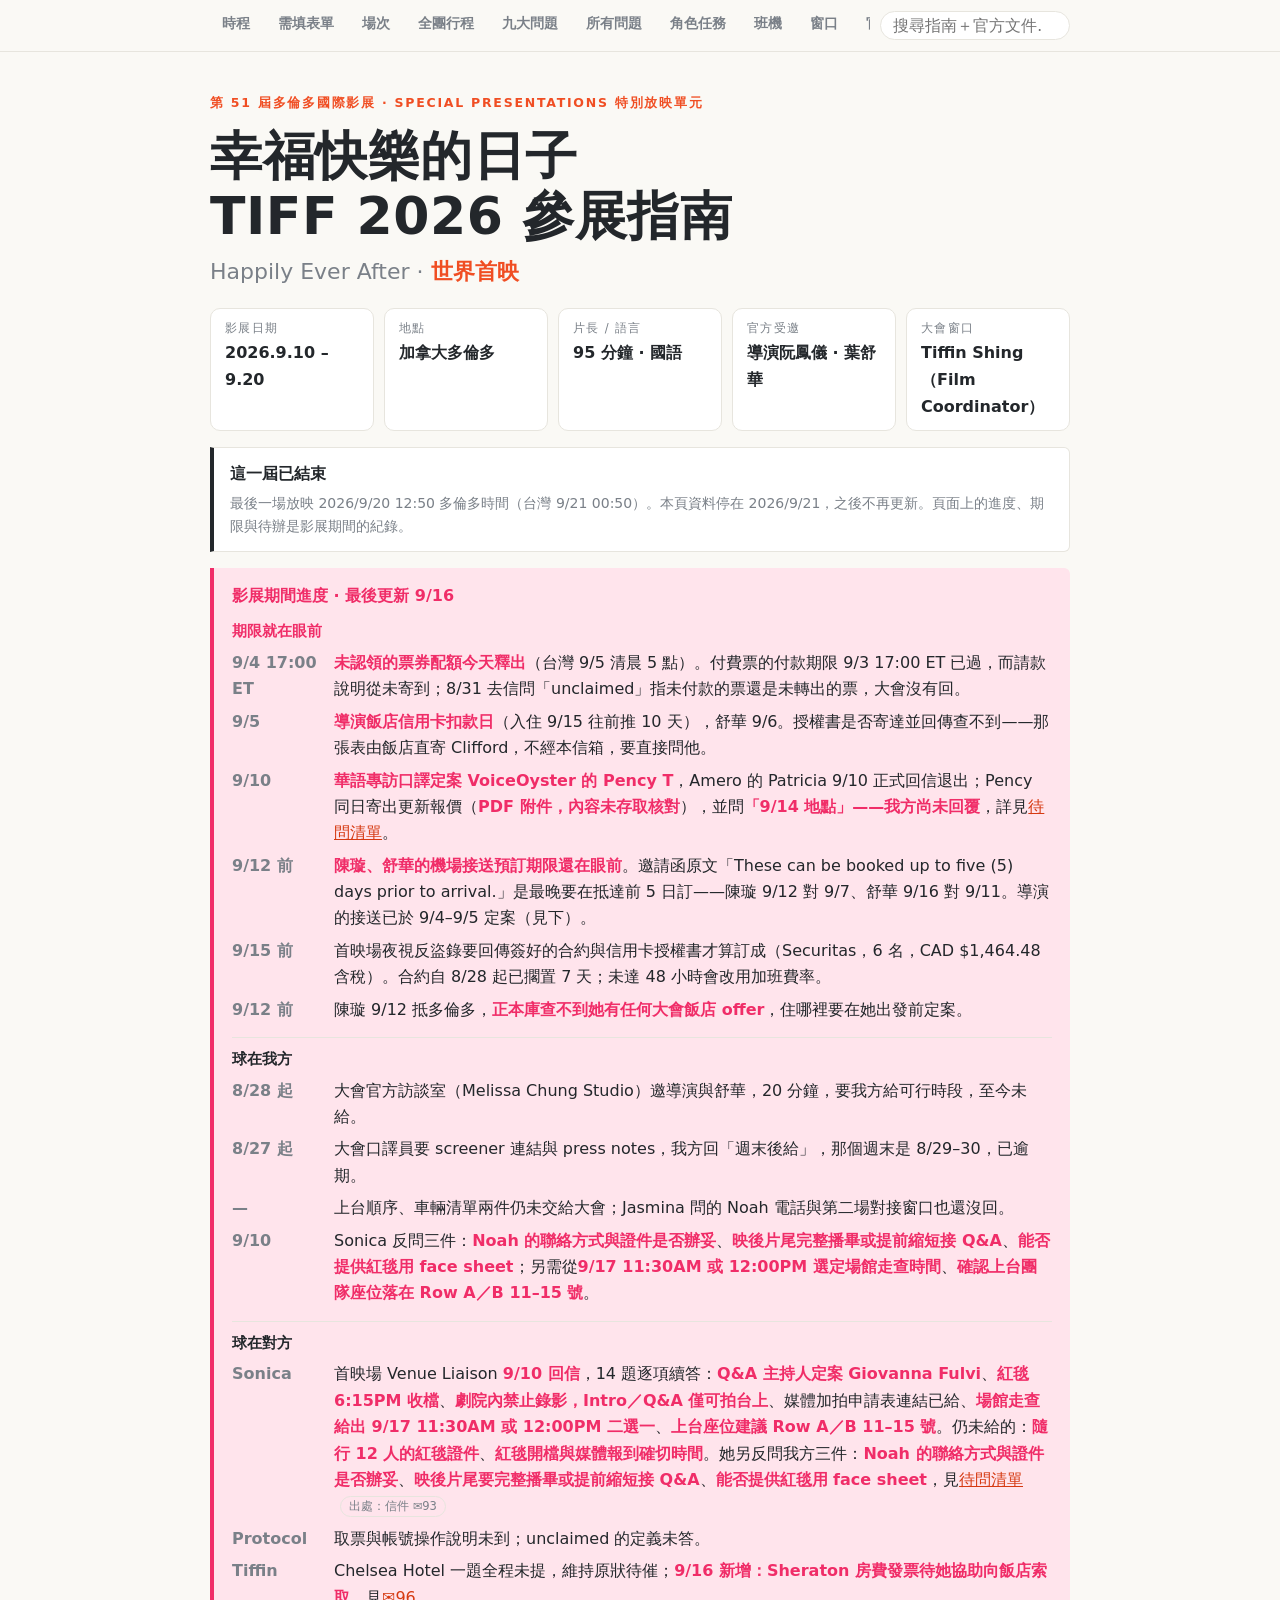
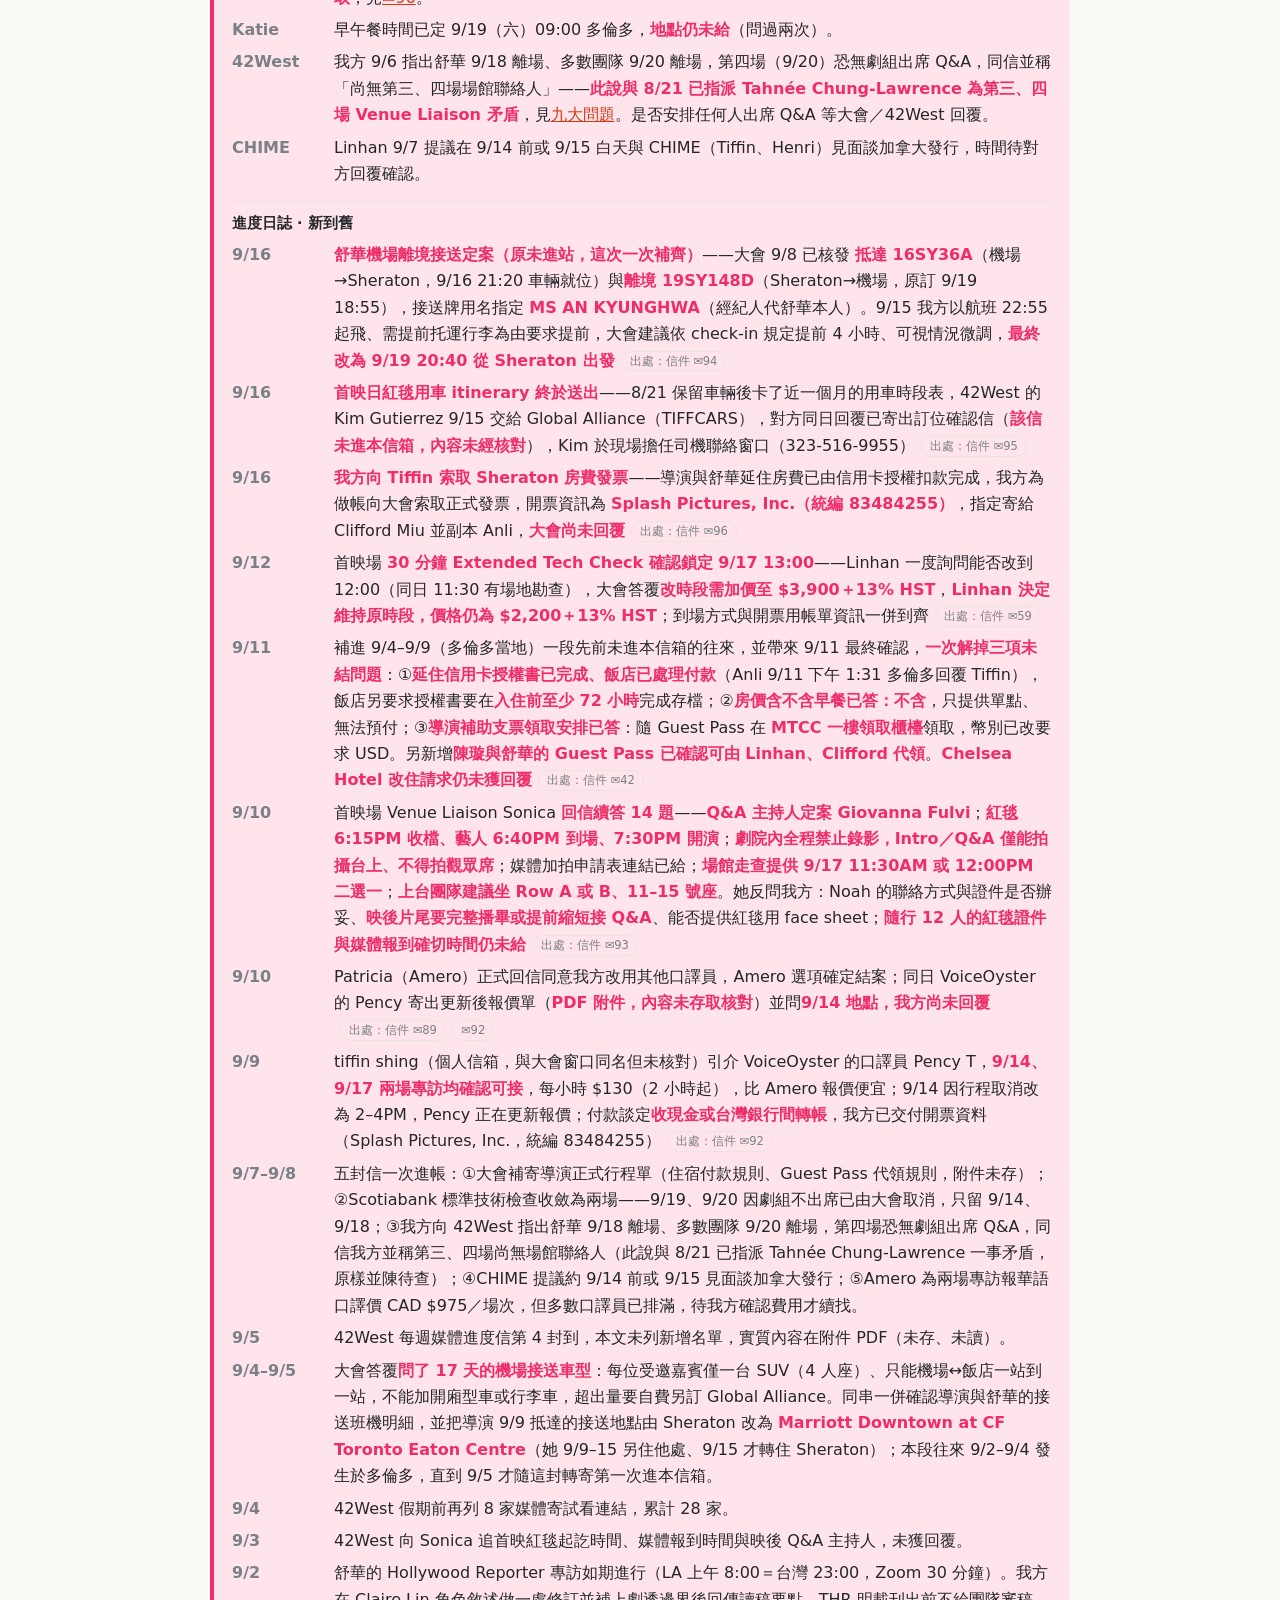
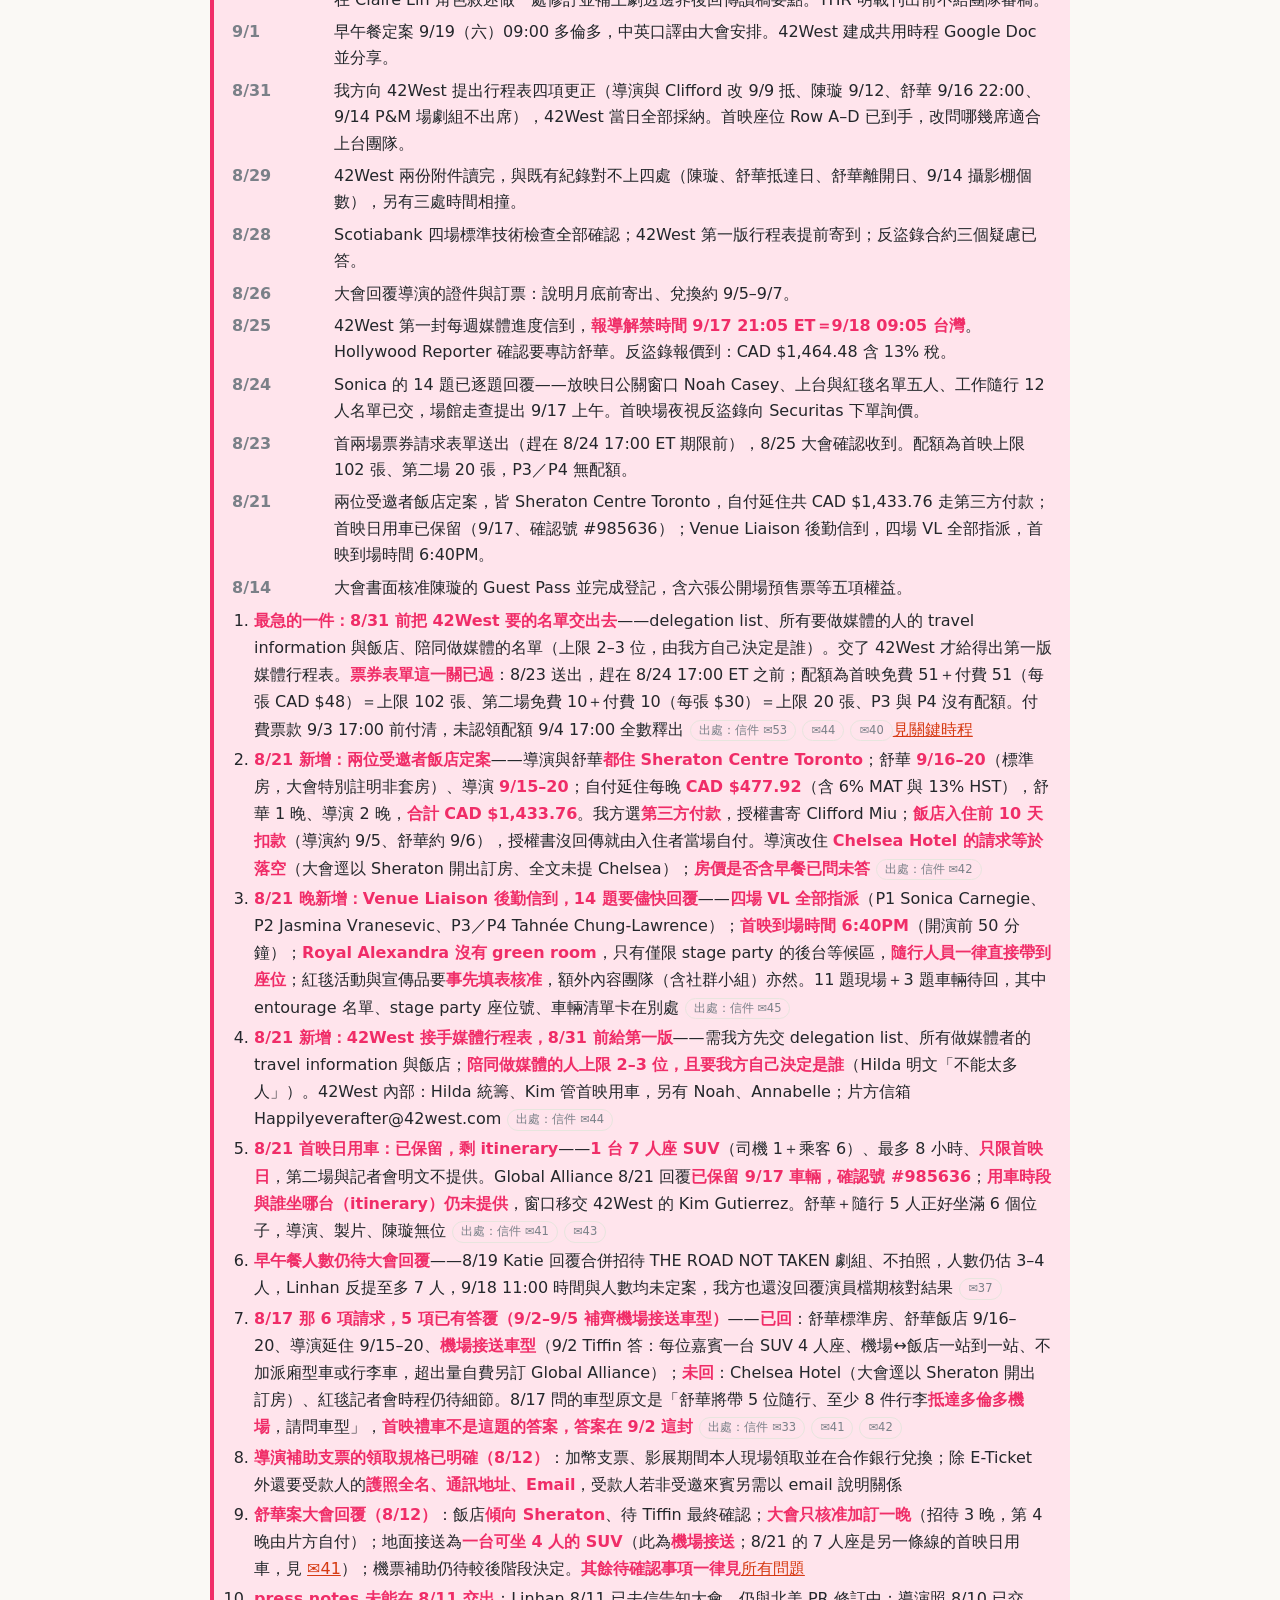
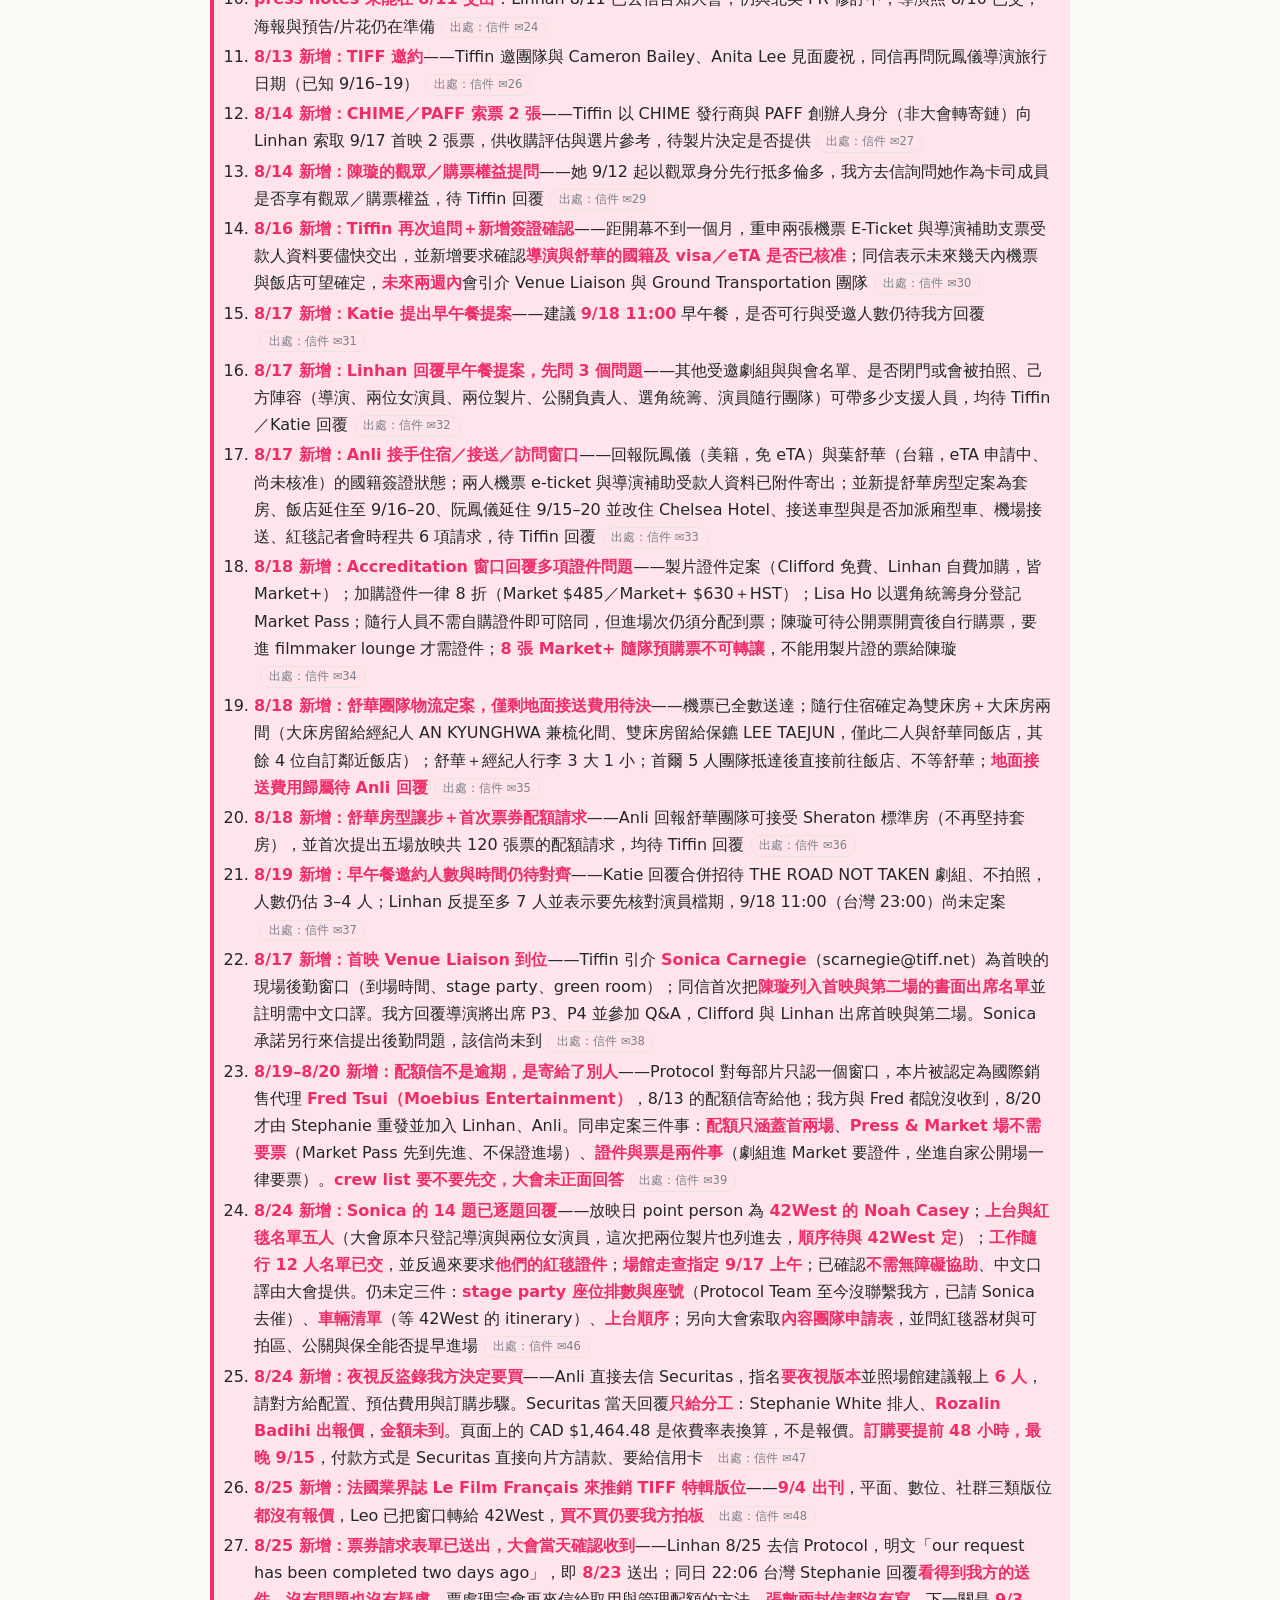
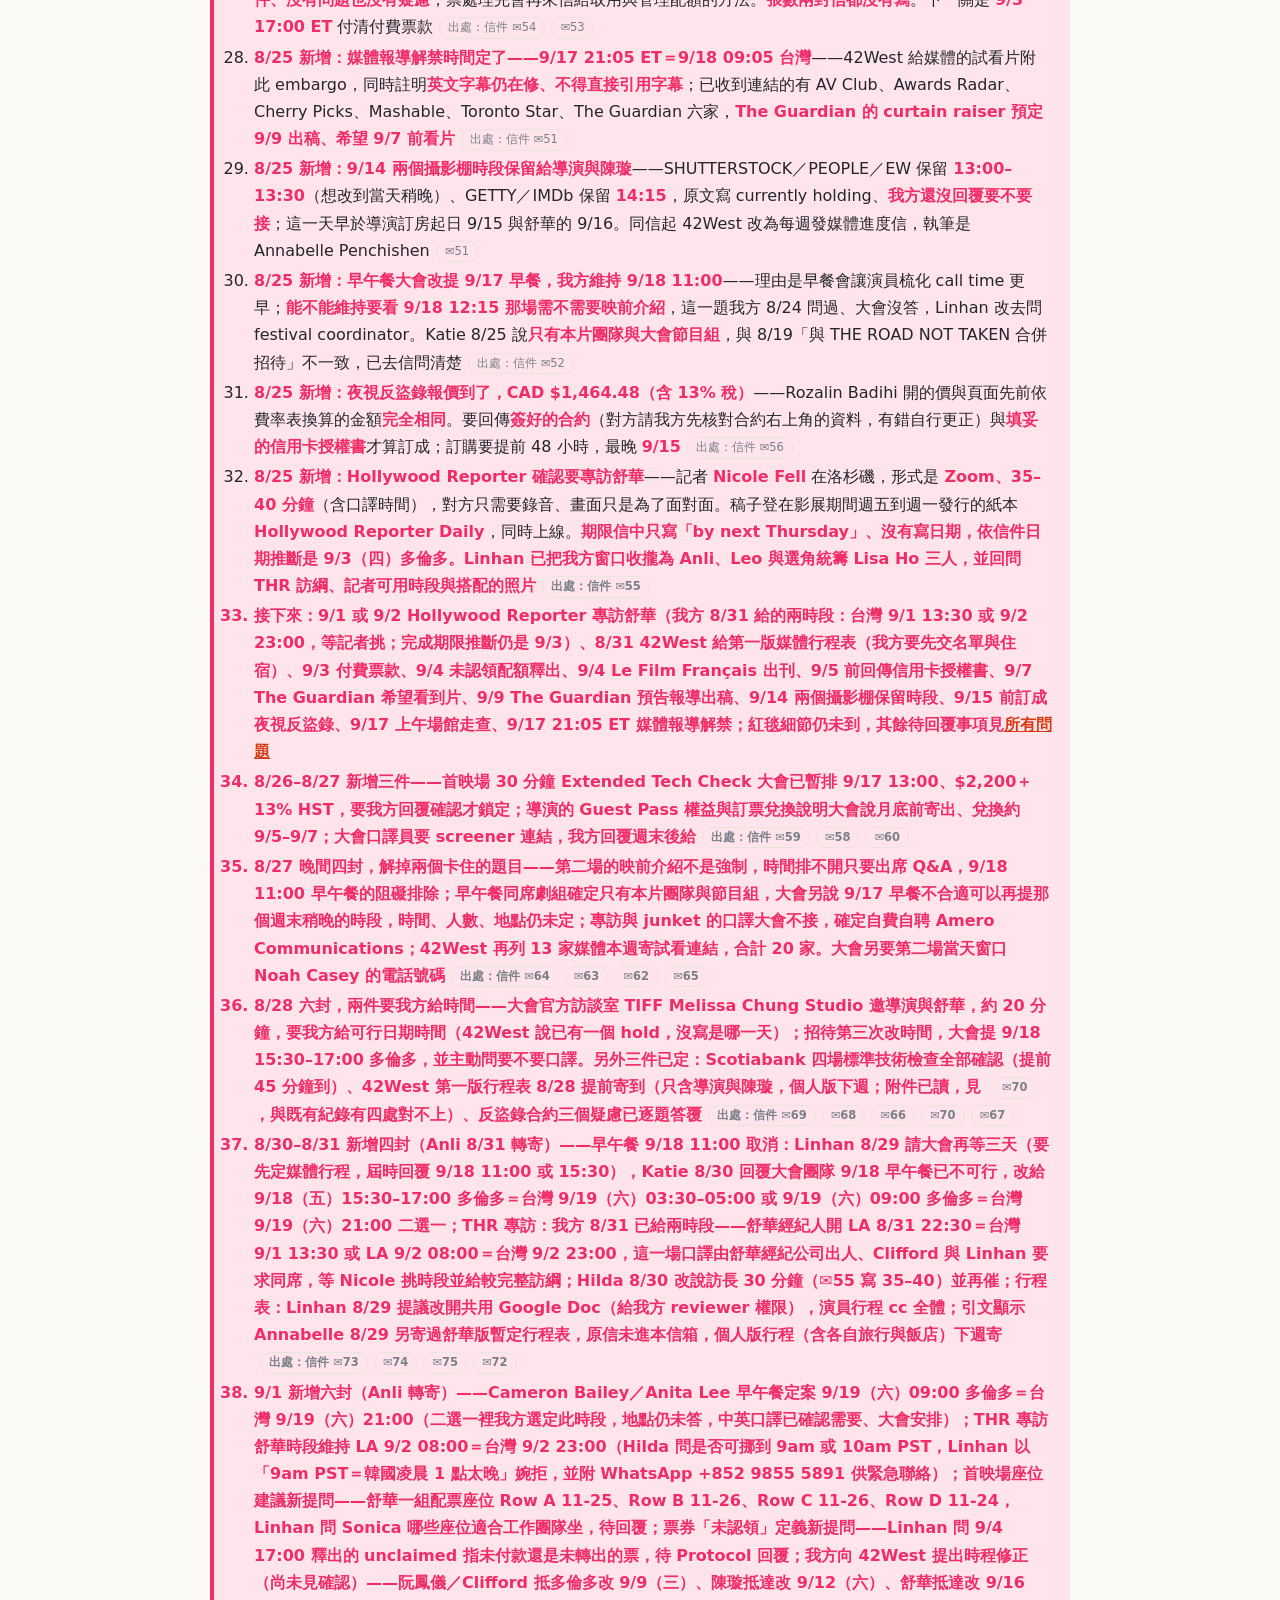
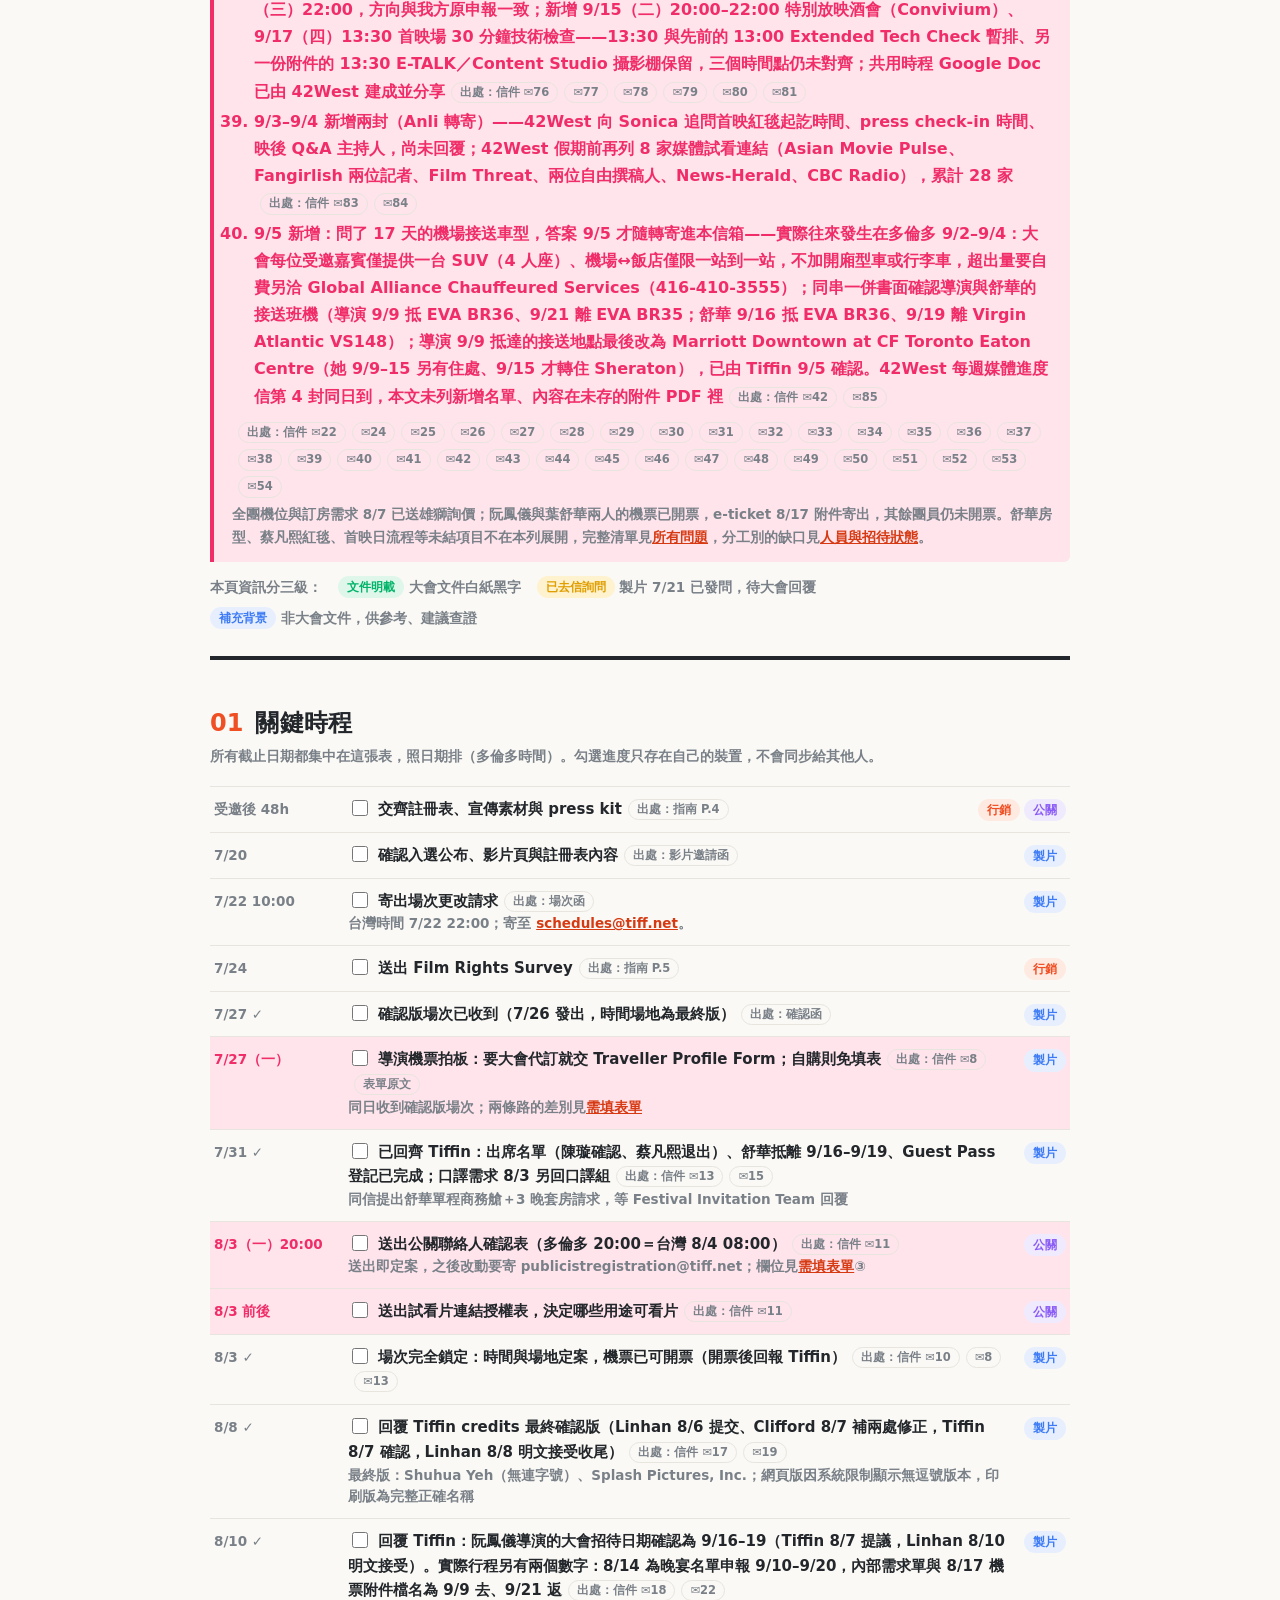
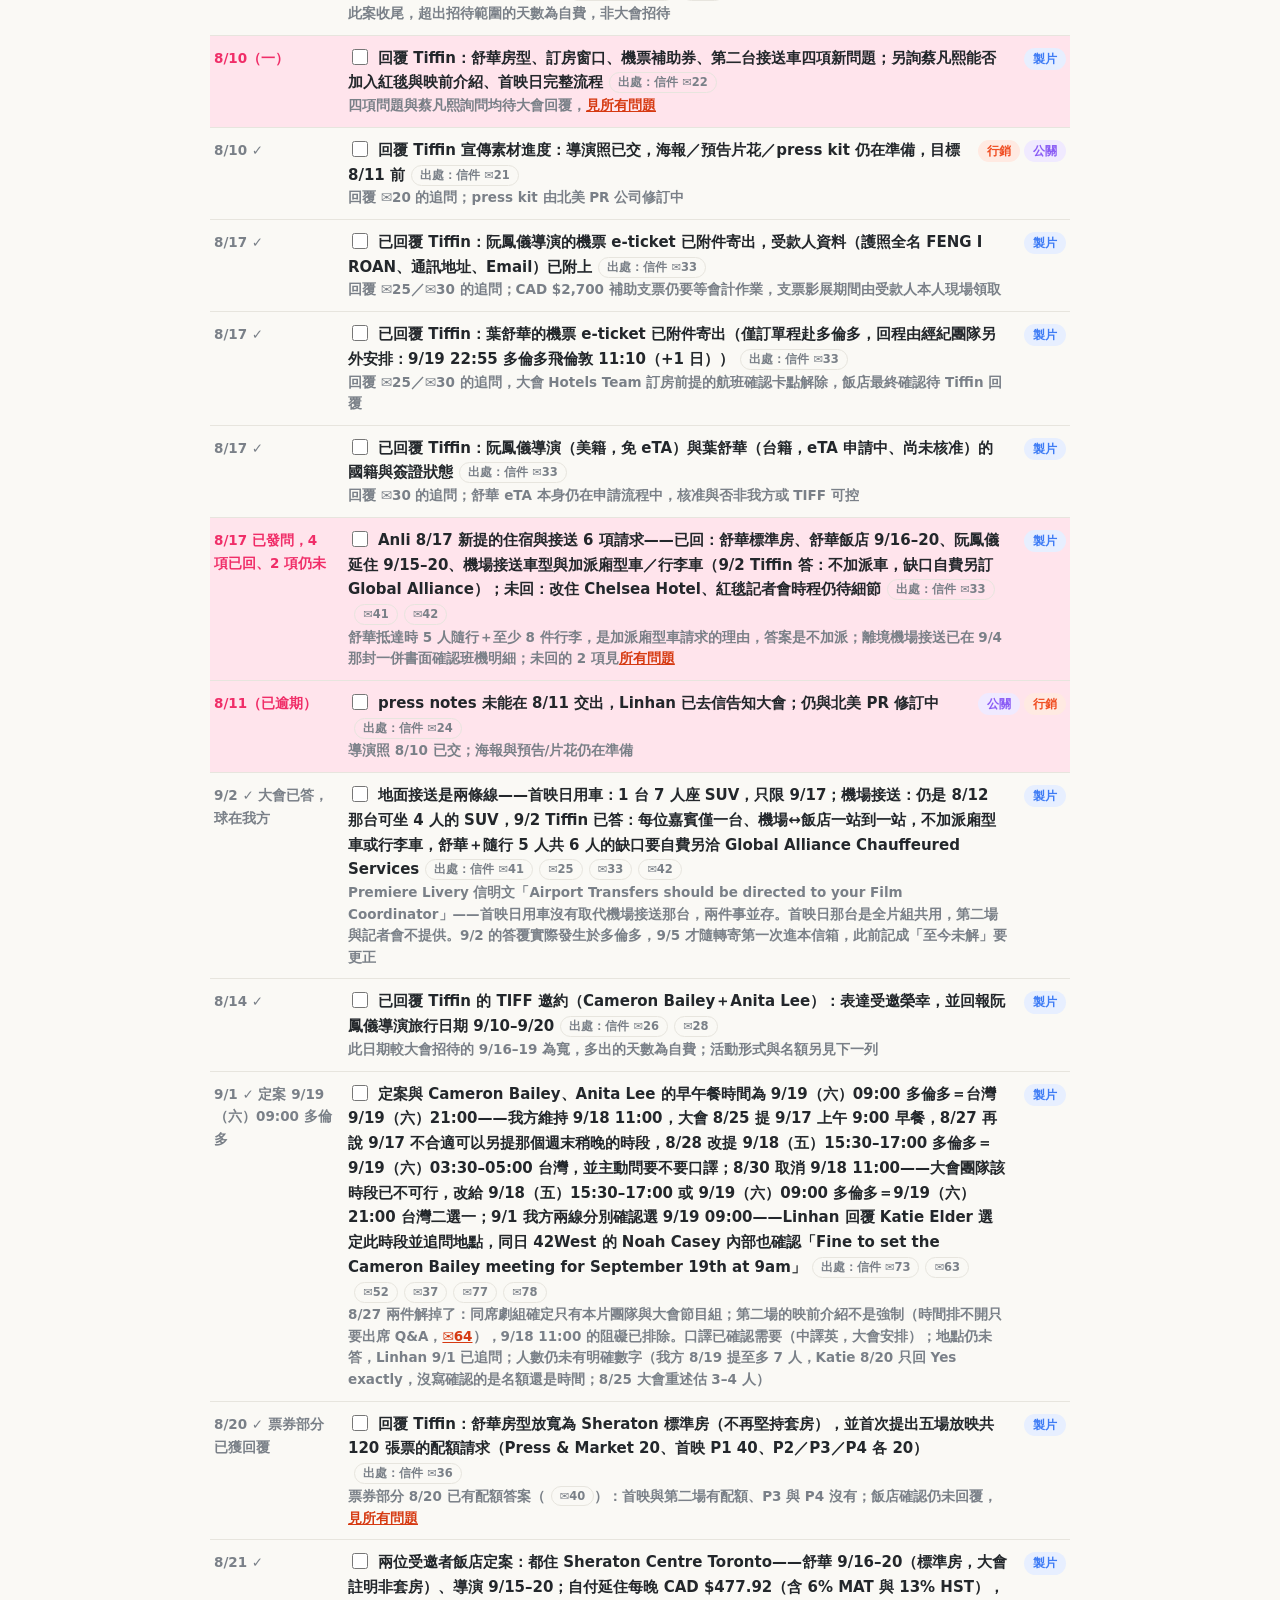
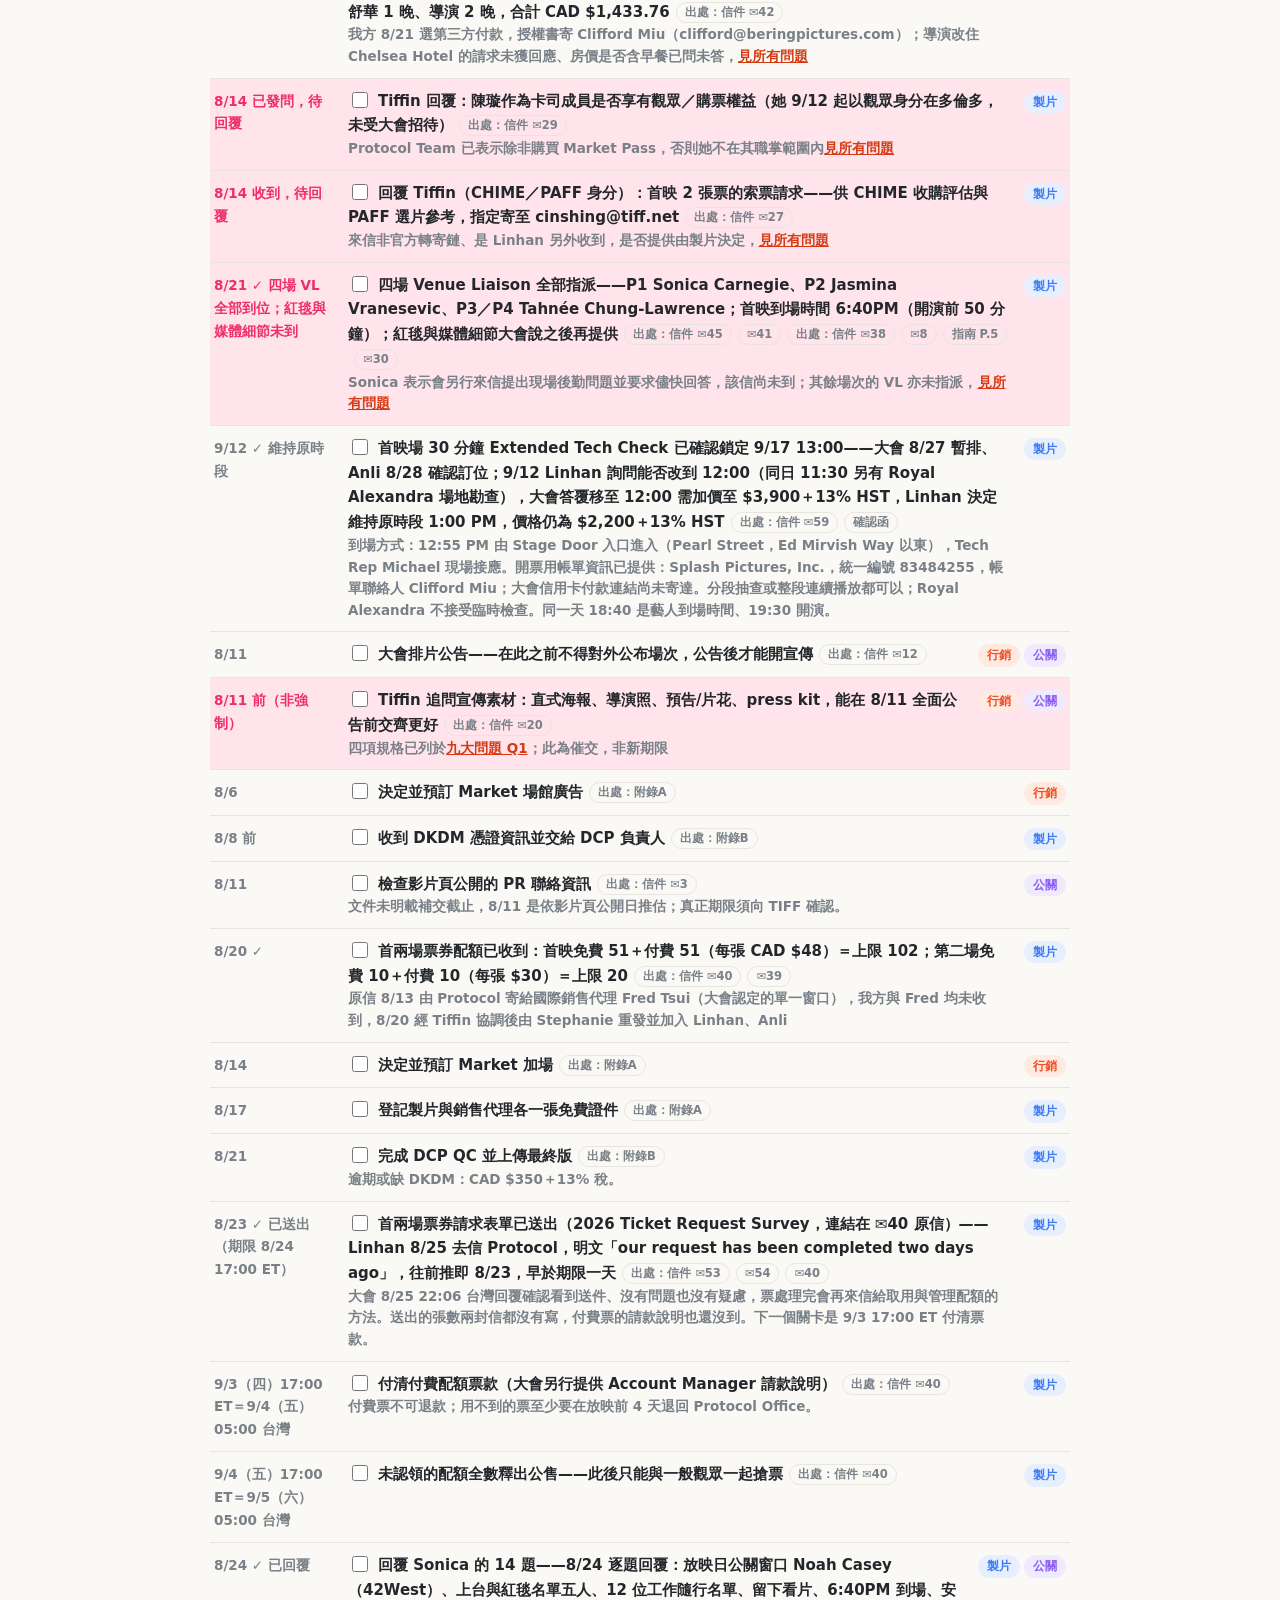
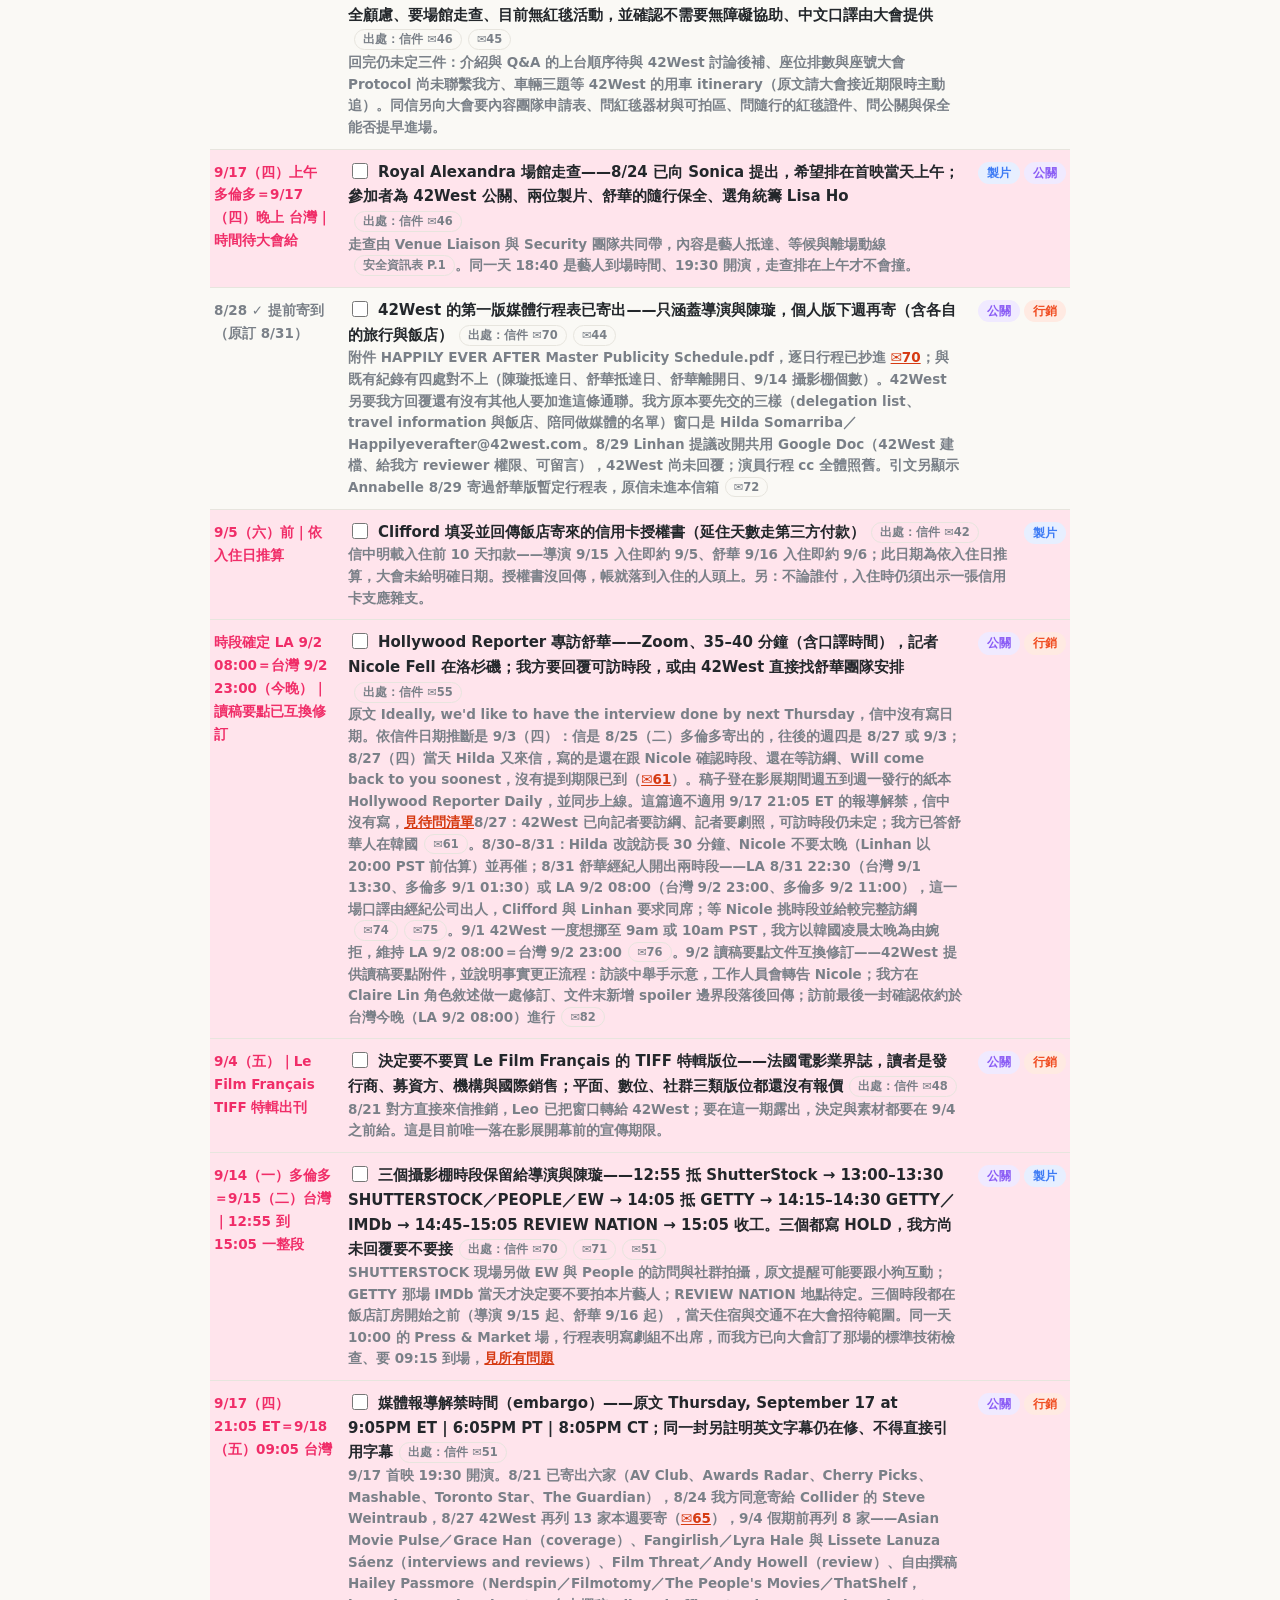
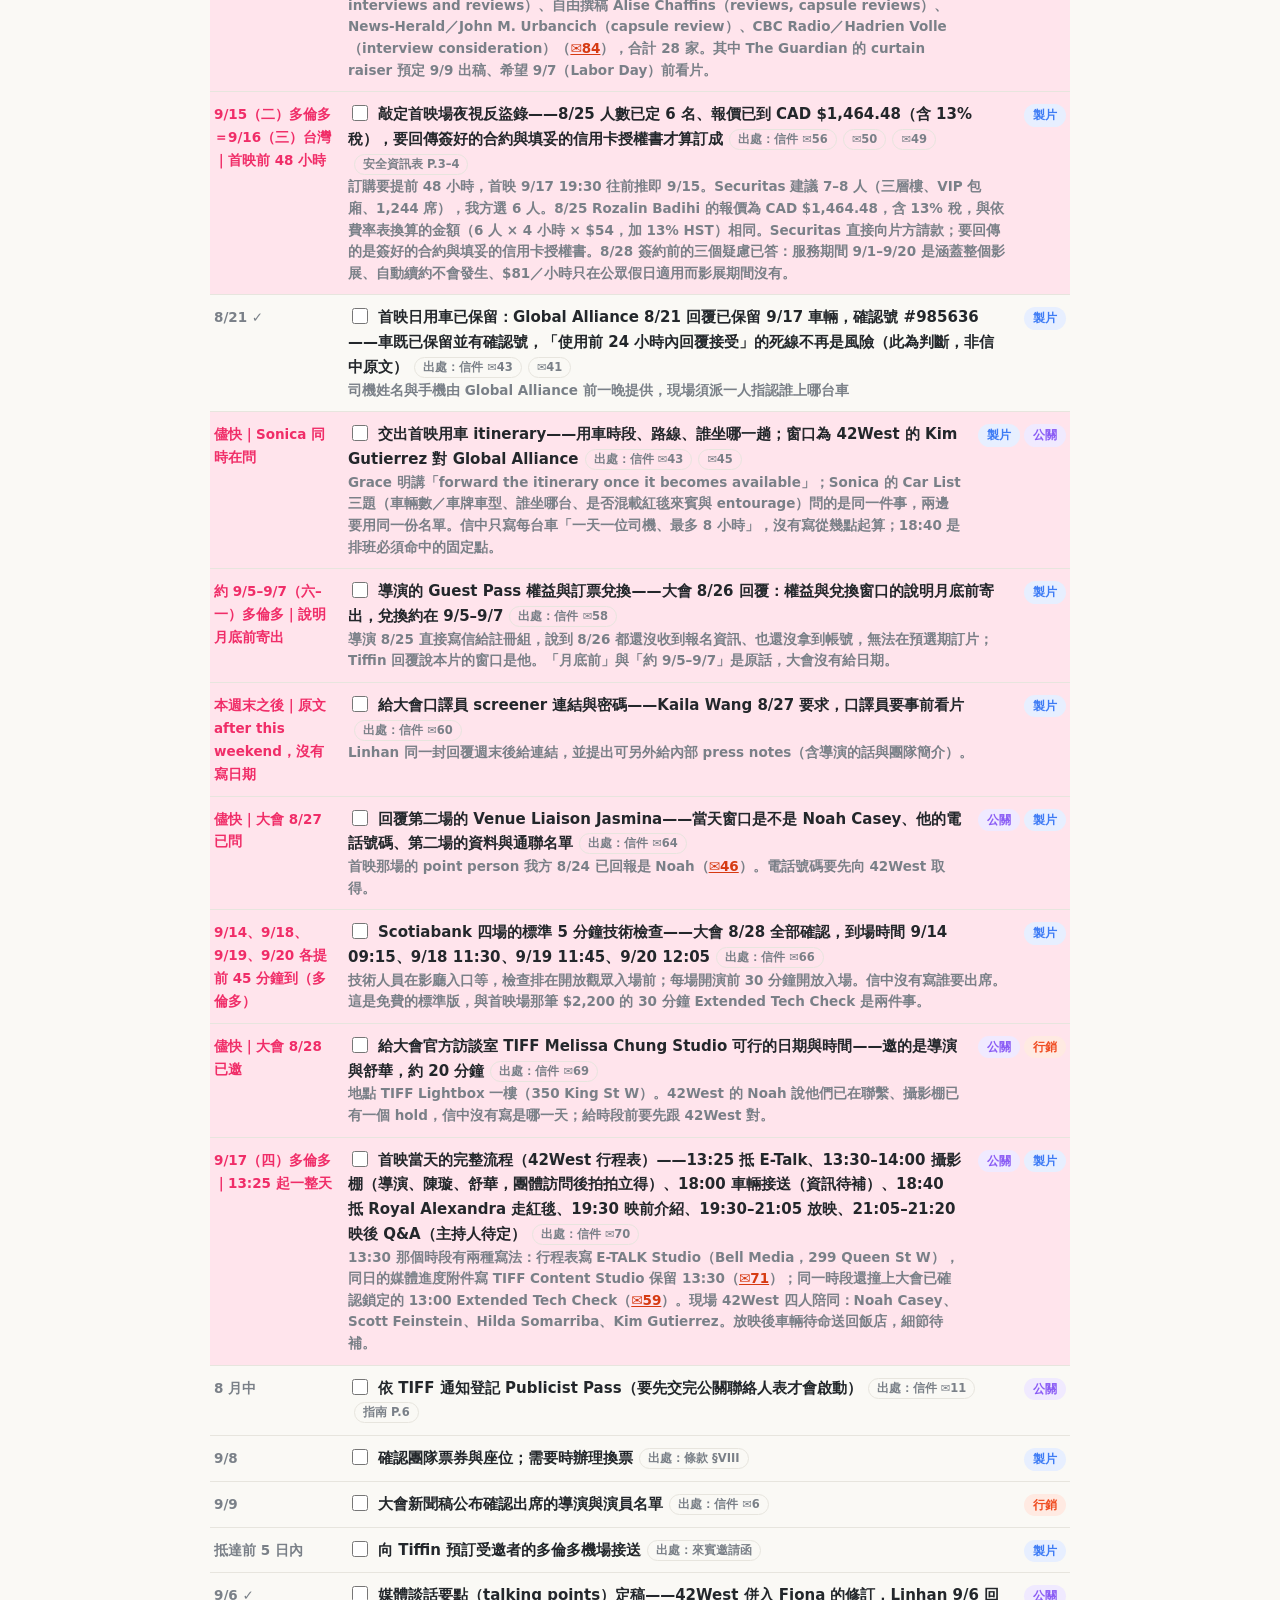
==== commit 6f63f29b: "update 2026-09-21" ====
--- a/index.html
+++ b/index.html
@@ -53,6 +53,12 @@
 .fact .v{font-weight:700; font-variant-numeric:tabular-nums}
 
 /* ---------- alert ---------- */
+.closed{
+  margin:16px 0 0; padding:12px 16px; border:1px solid var(--line);
+  border-left:4px solid var(--ink); background:var(--card); border-radius:0 6px 6px 0;
+}
+.closed b{display:block; margin-bottom:4px; font-size:16px; color:var(--ink)}
+.closed p{margin:0; font-size:14px; line-height:1.7; color:var(--muted)}
 .alert{
   margin:16px 0 0; padding:14px 18px; border-left:4px solid var(--urgent);
   background:var(--urgent-soft); border-radius:0 6px 6px 0;
@@ -449,8 +455,13 @@
     <div class="fact"><div class="k">大會窗口</div><div class="v">Tiffin Shing（Film Coordinator）</div></div>
   </div>
 
+  <div class="closed" id="fest-closed">
+    <b>這一屆已結束</b>
+    <p>最後一場放映 2026/9/20 12:50 多倫多時間（台灣 9/21 00:50）。本頁資料停在 2026/9/21，之後不再更新。頁面上的進度、期限與待辦是影展期間的紀錄。</p>
+  </div>
+
   <div class="alert" id="status-alert">
-    <b id="status-title">目前進度 · 更新至 9/16</b>
+    <b id="status-title">影展期間進度 · 最後更新 9/16</b>
 
 <div class="pgsec pghot">期限就在眼前</div>
 <ul class="pglog">
